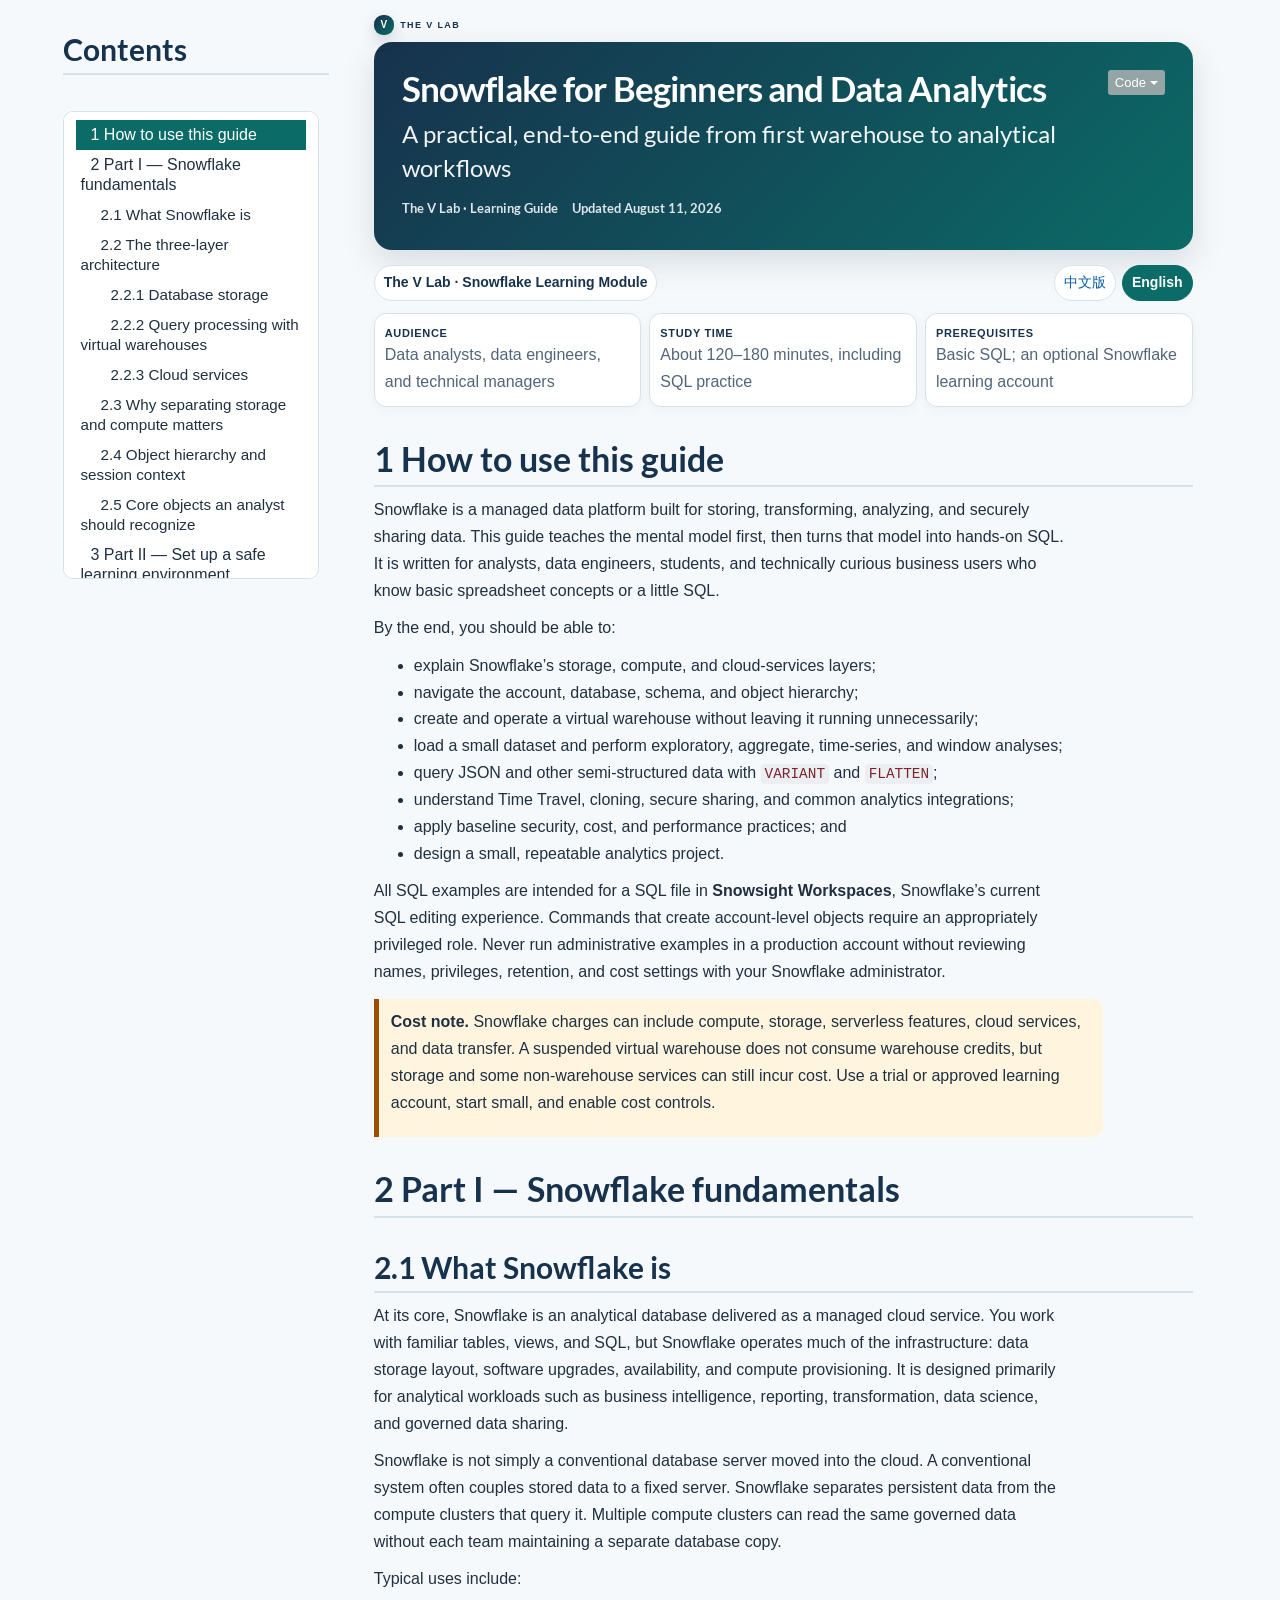
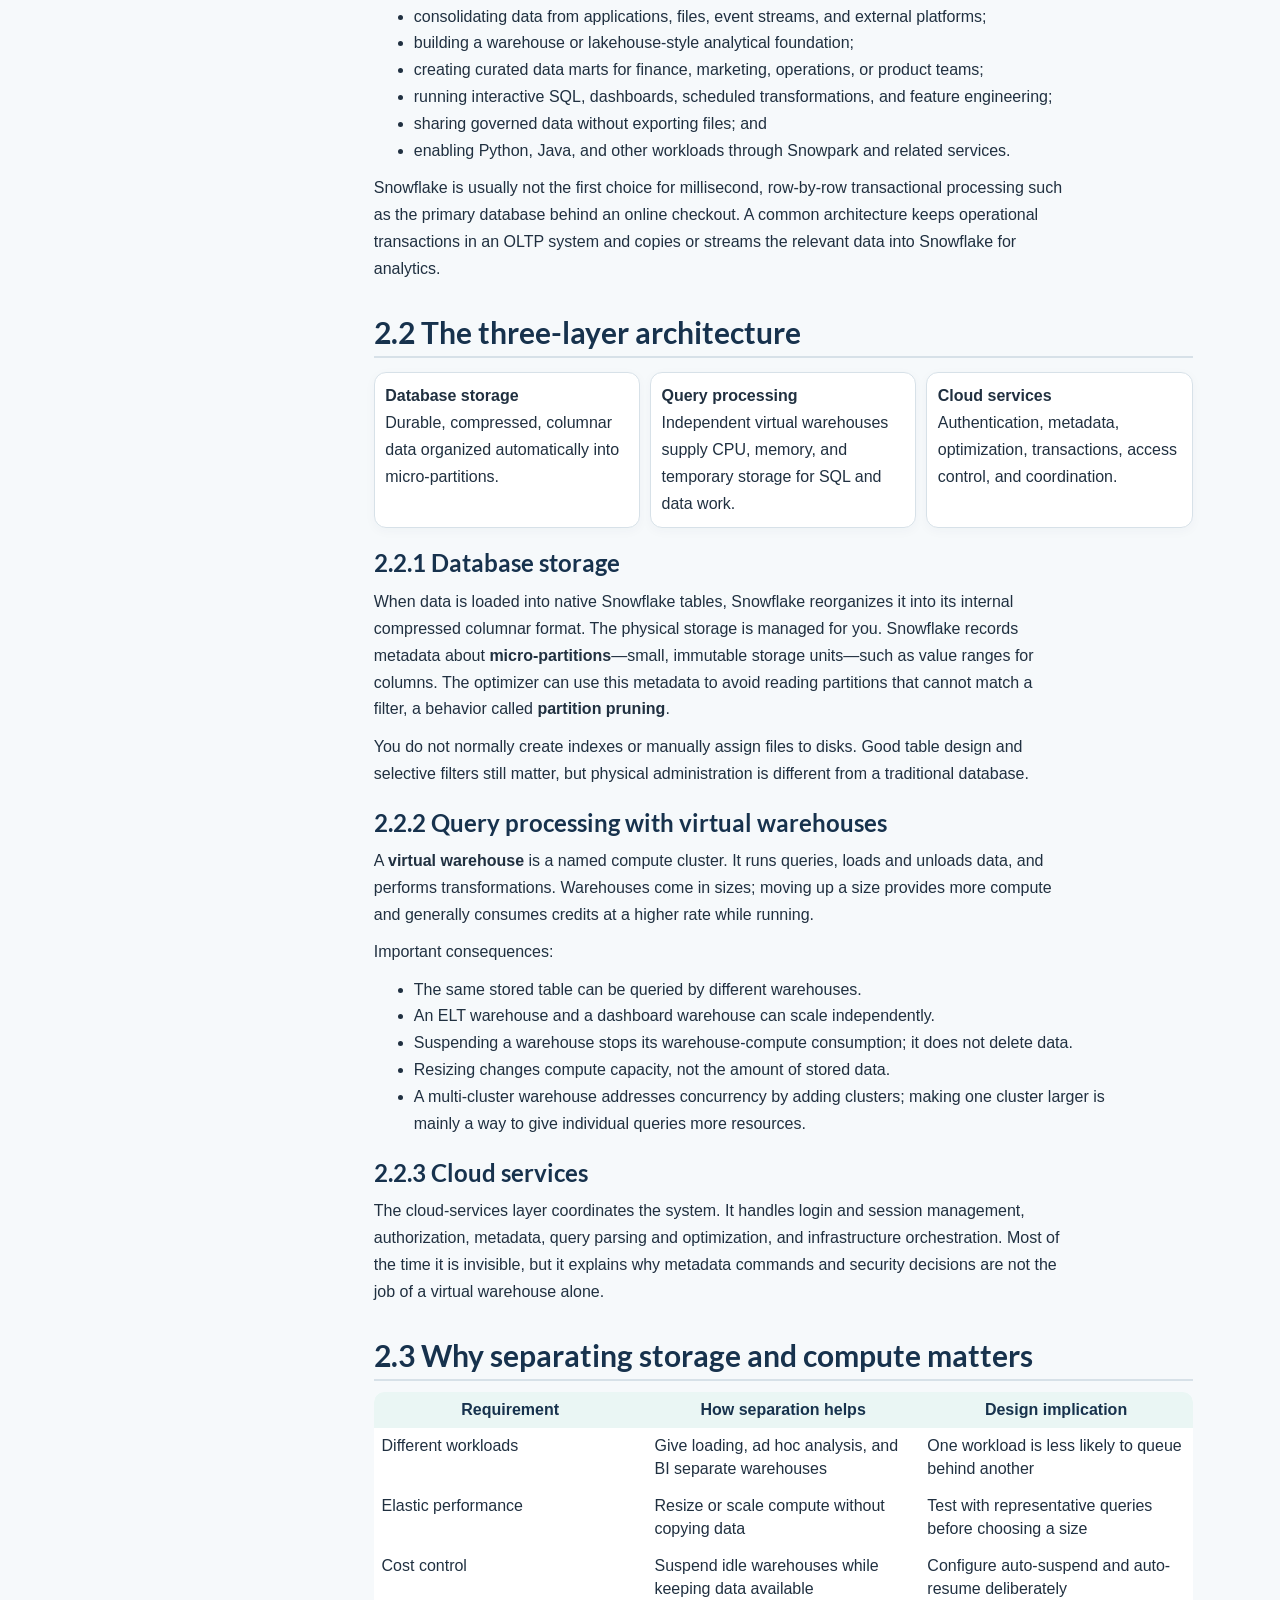
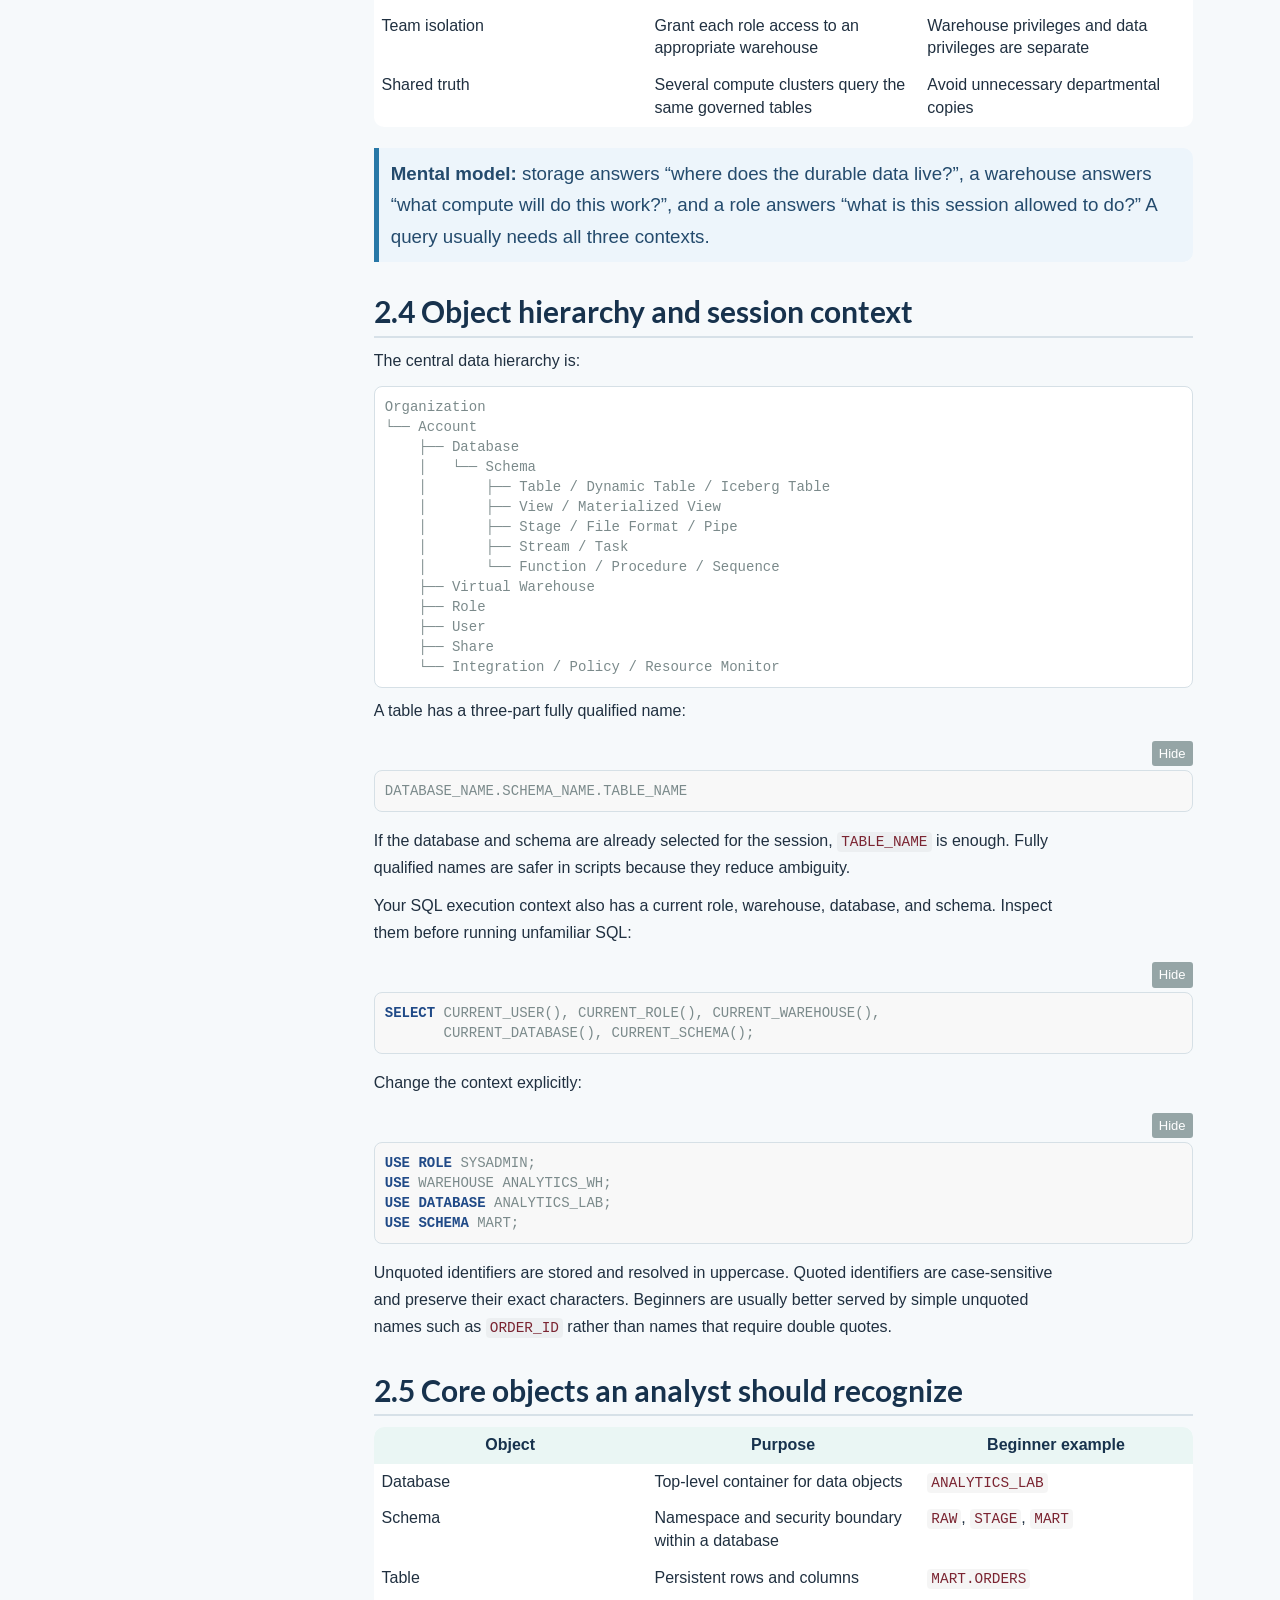
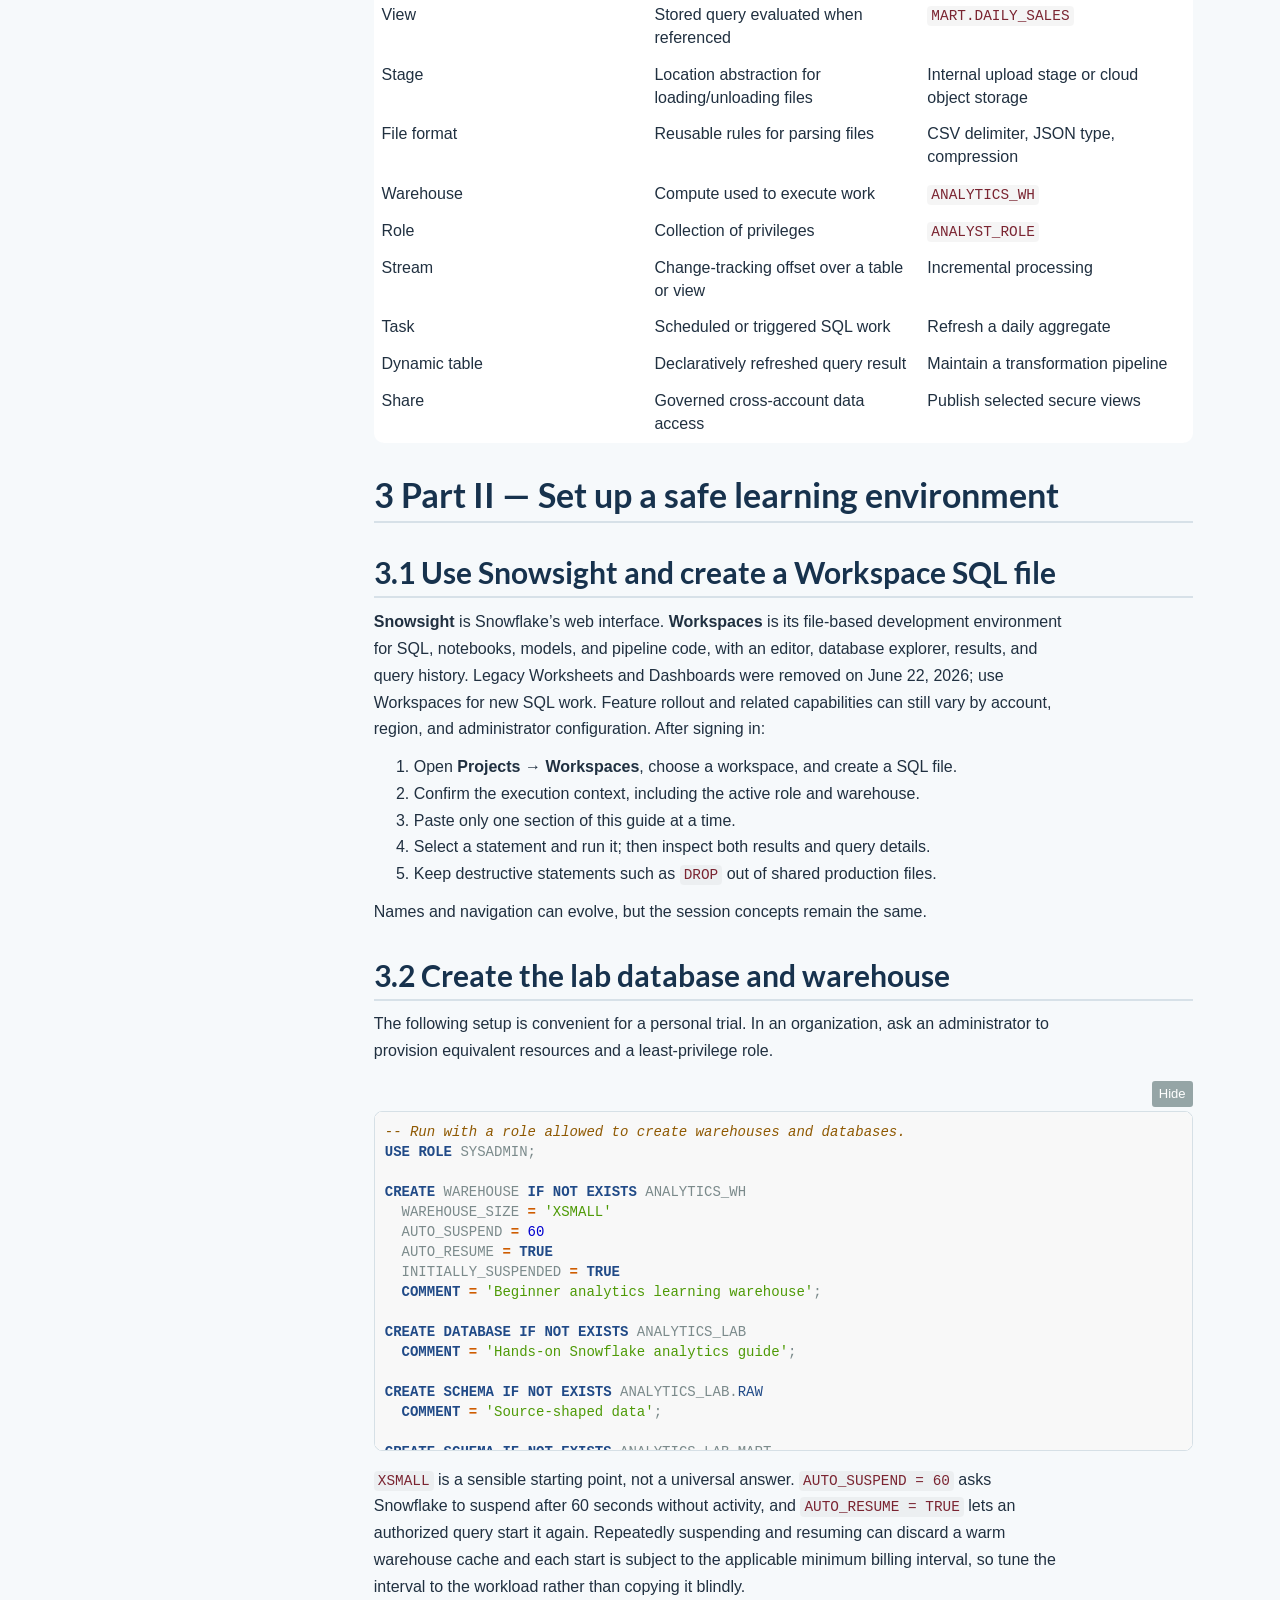
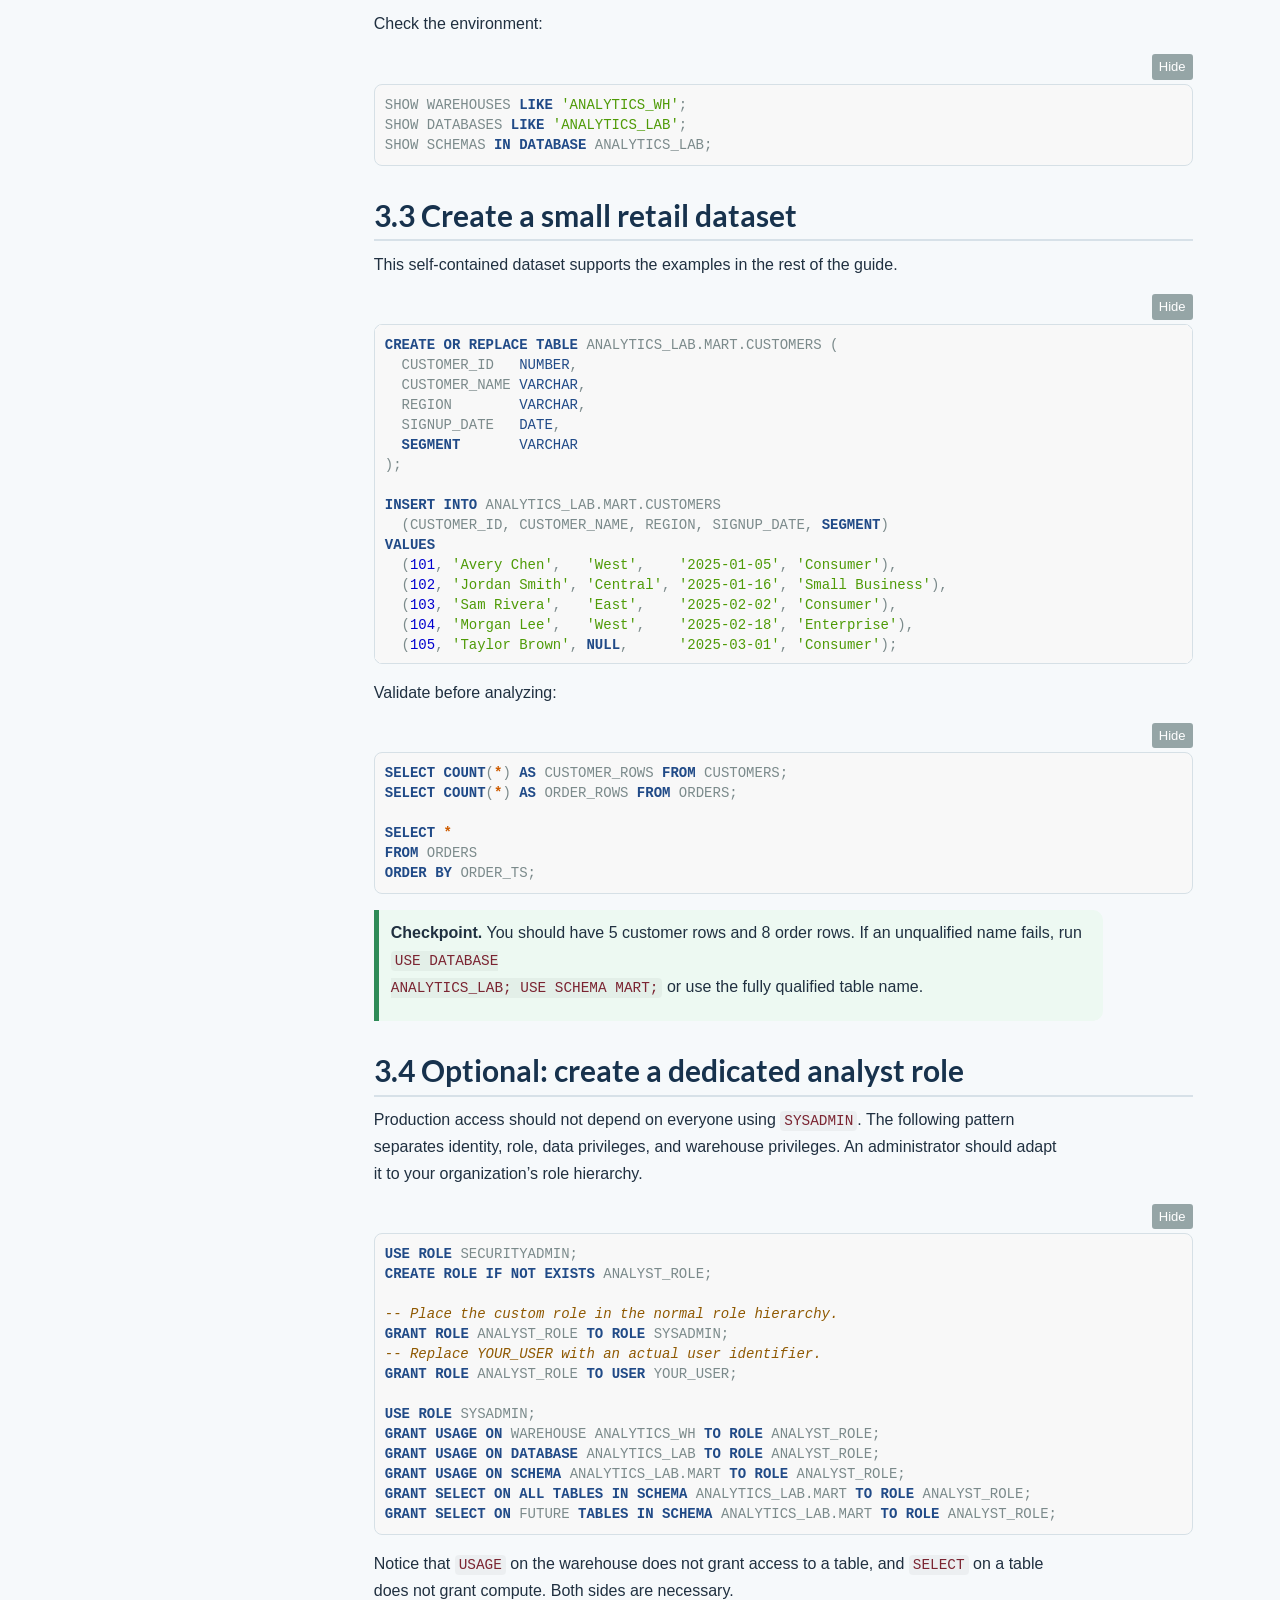
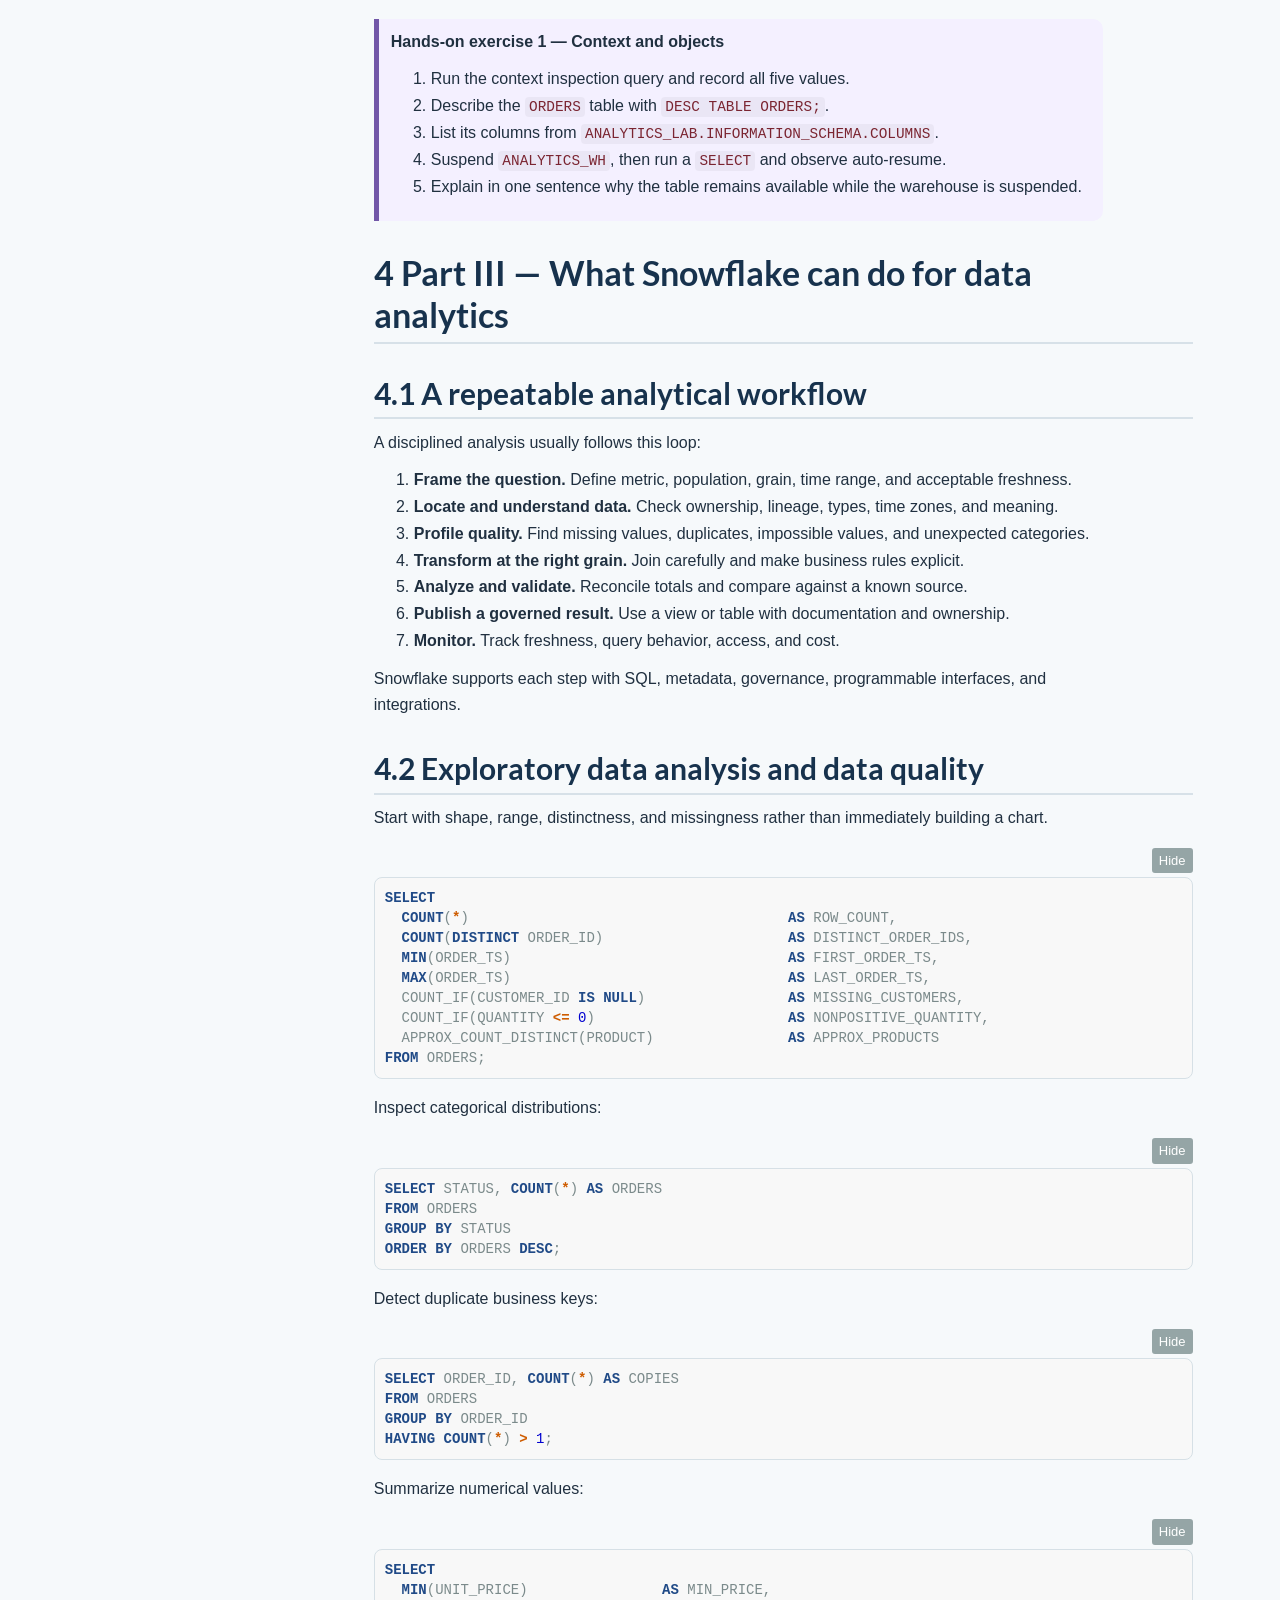
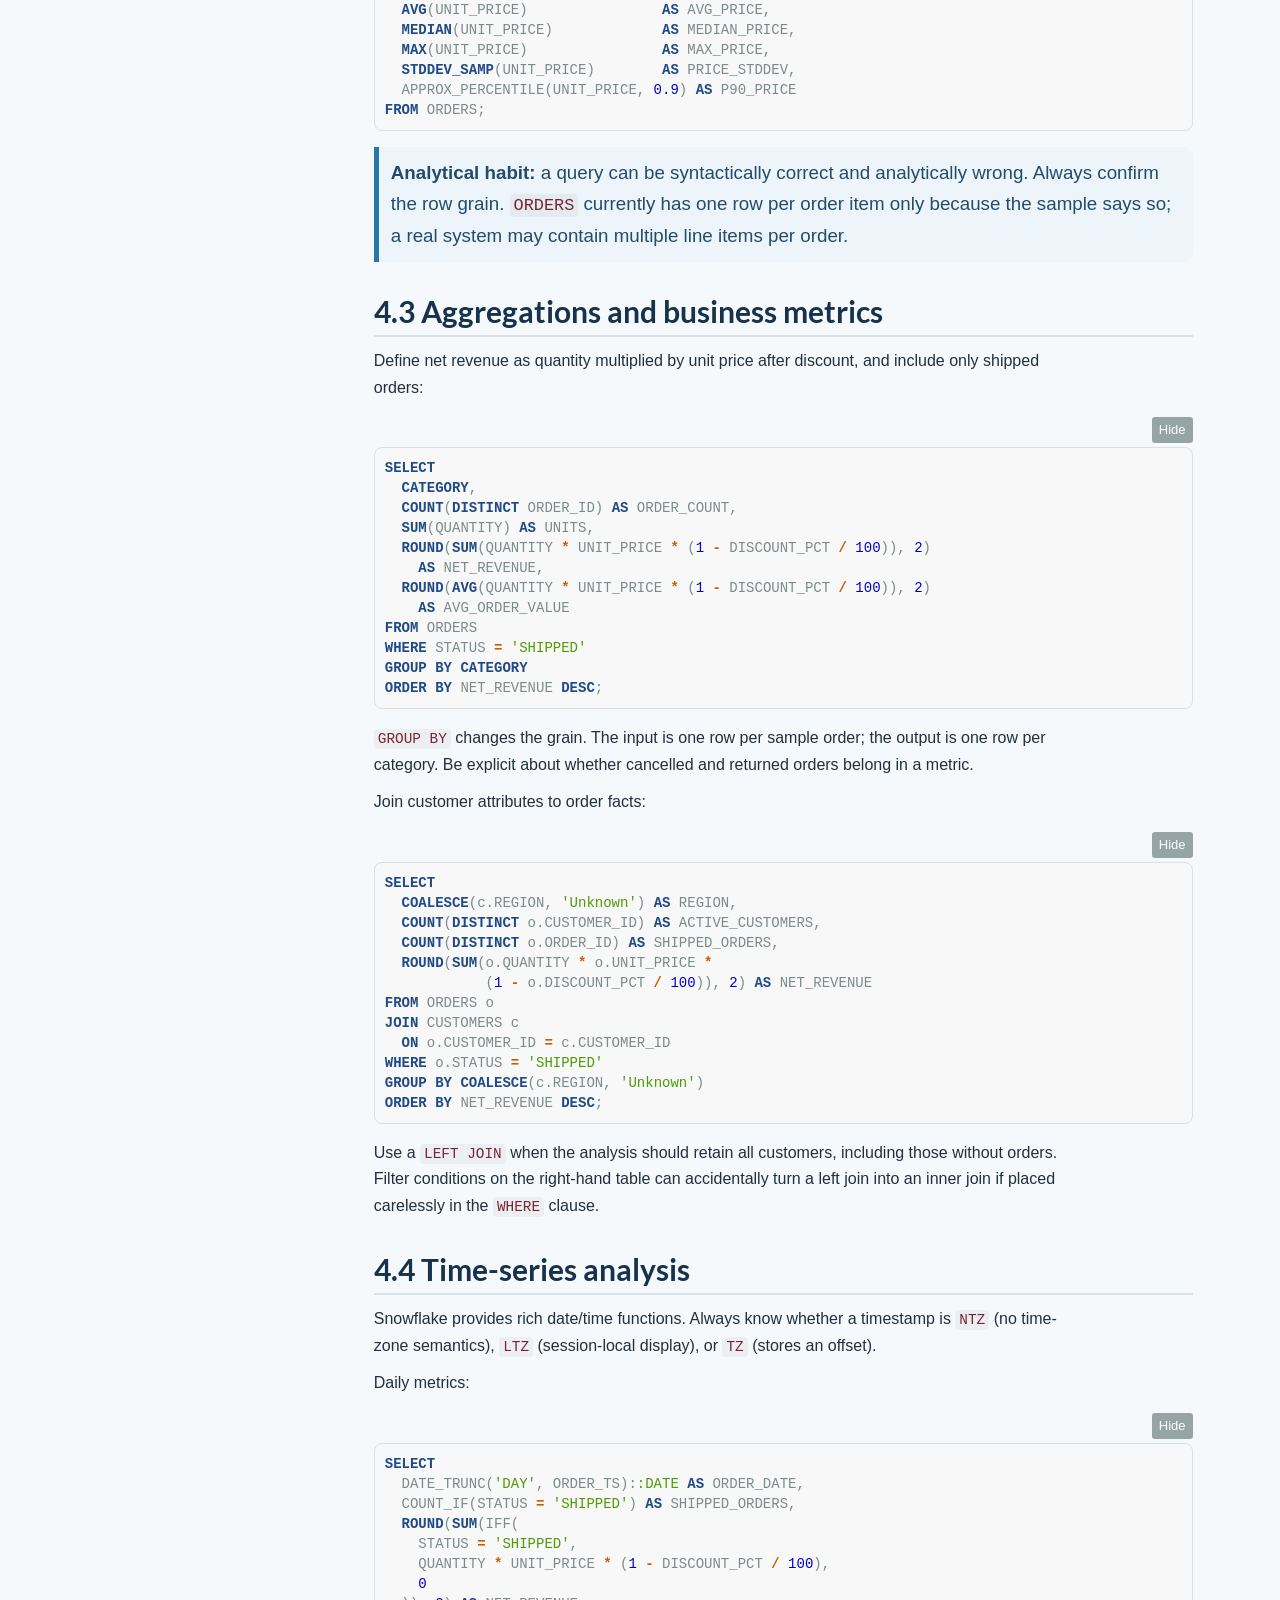
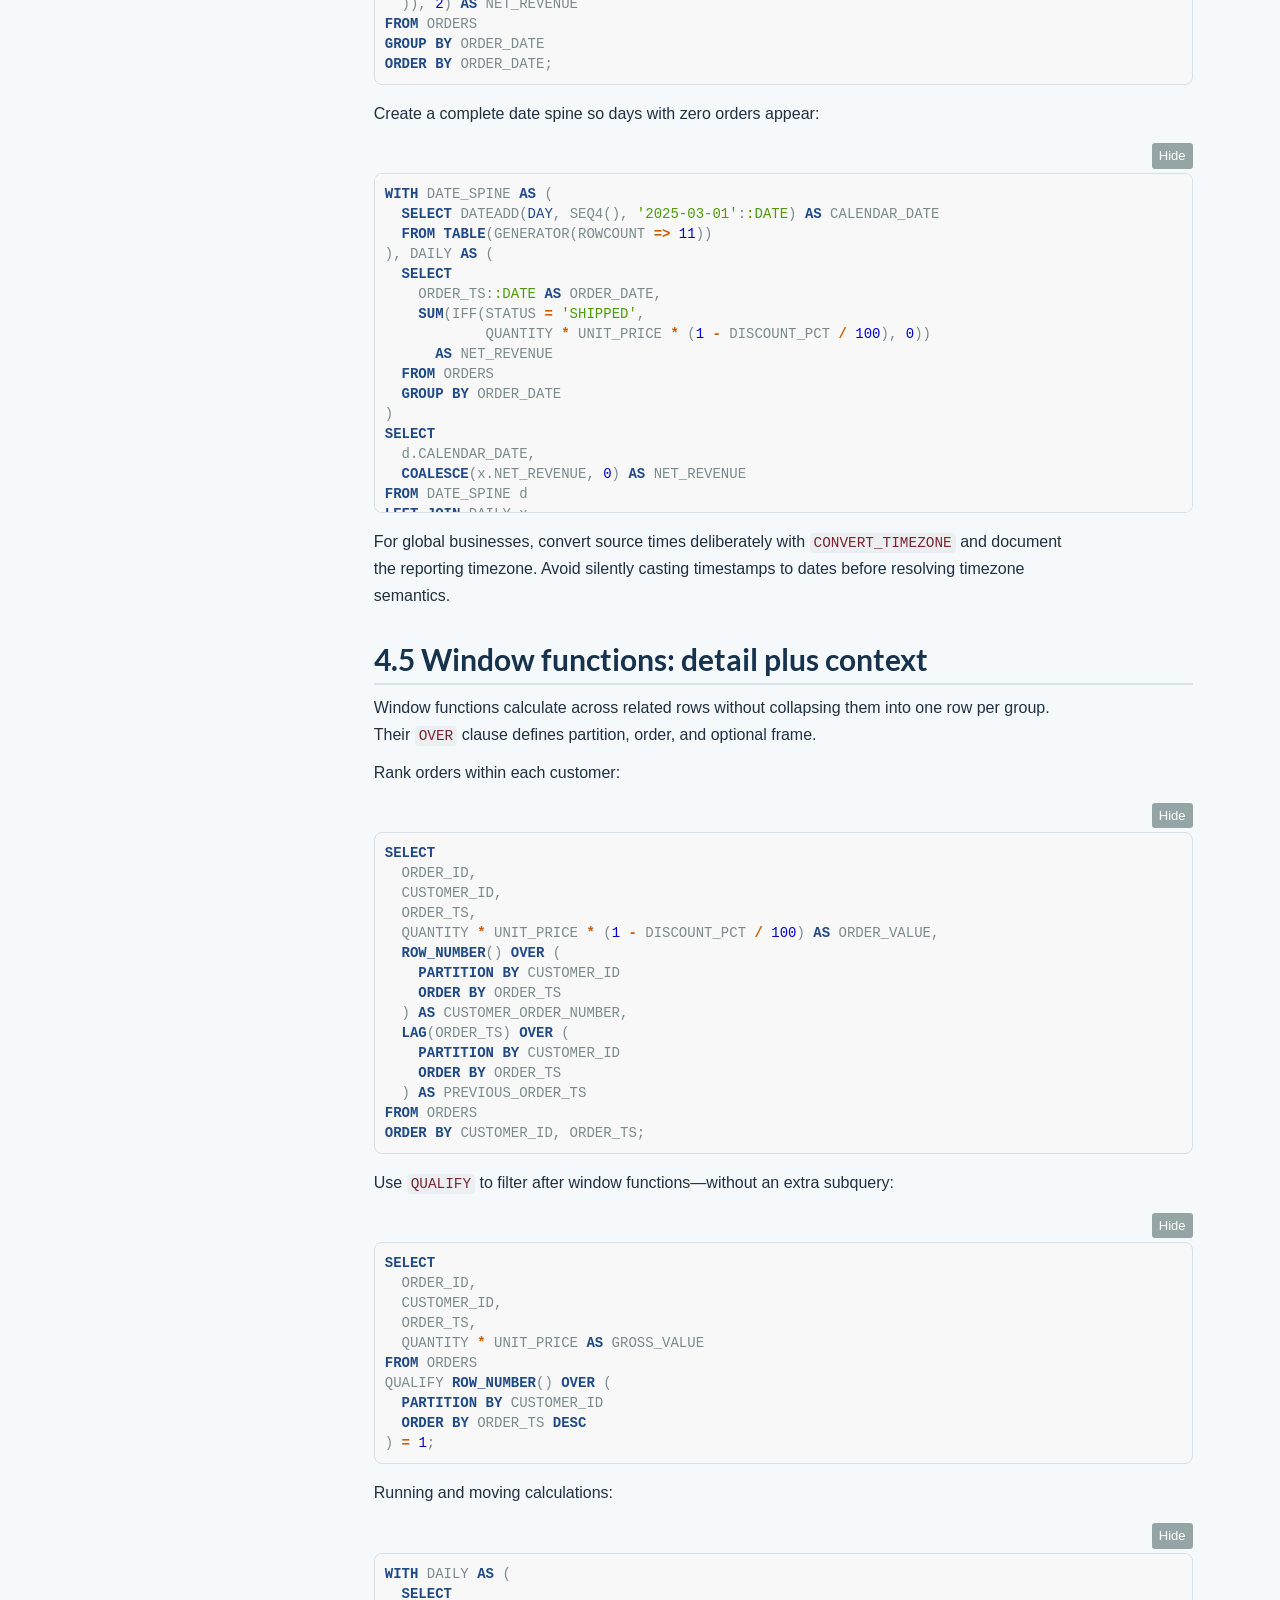
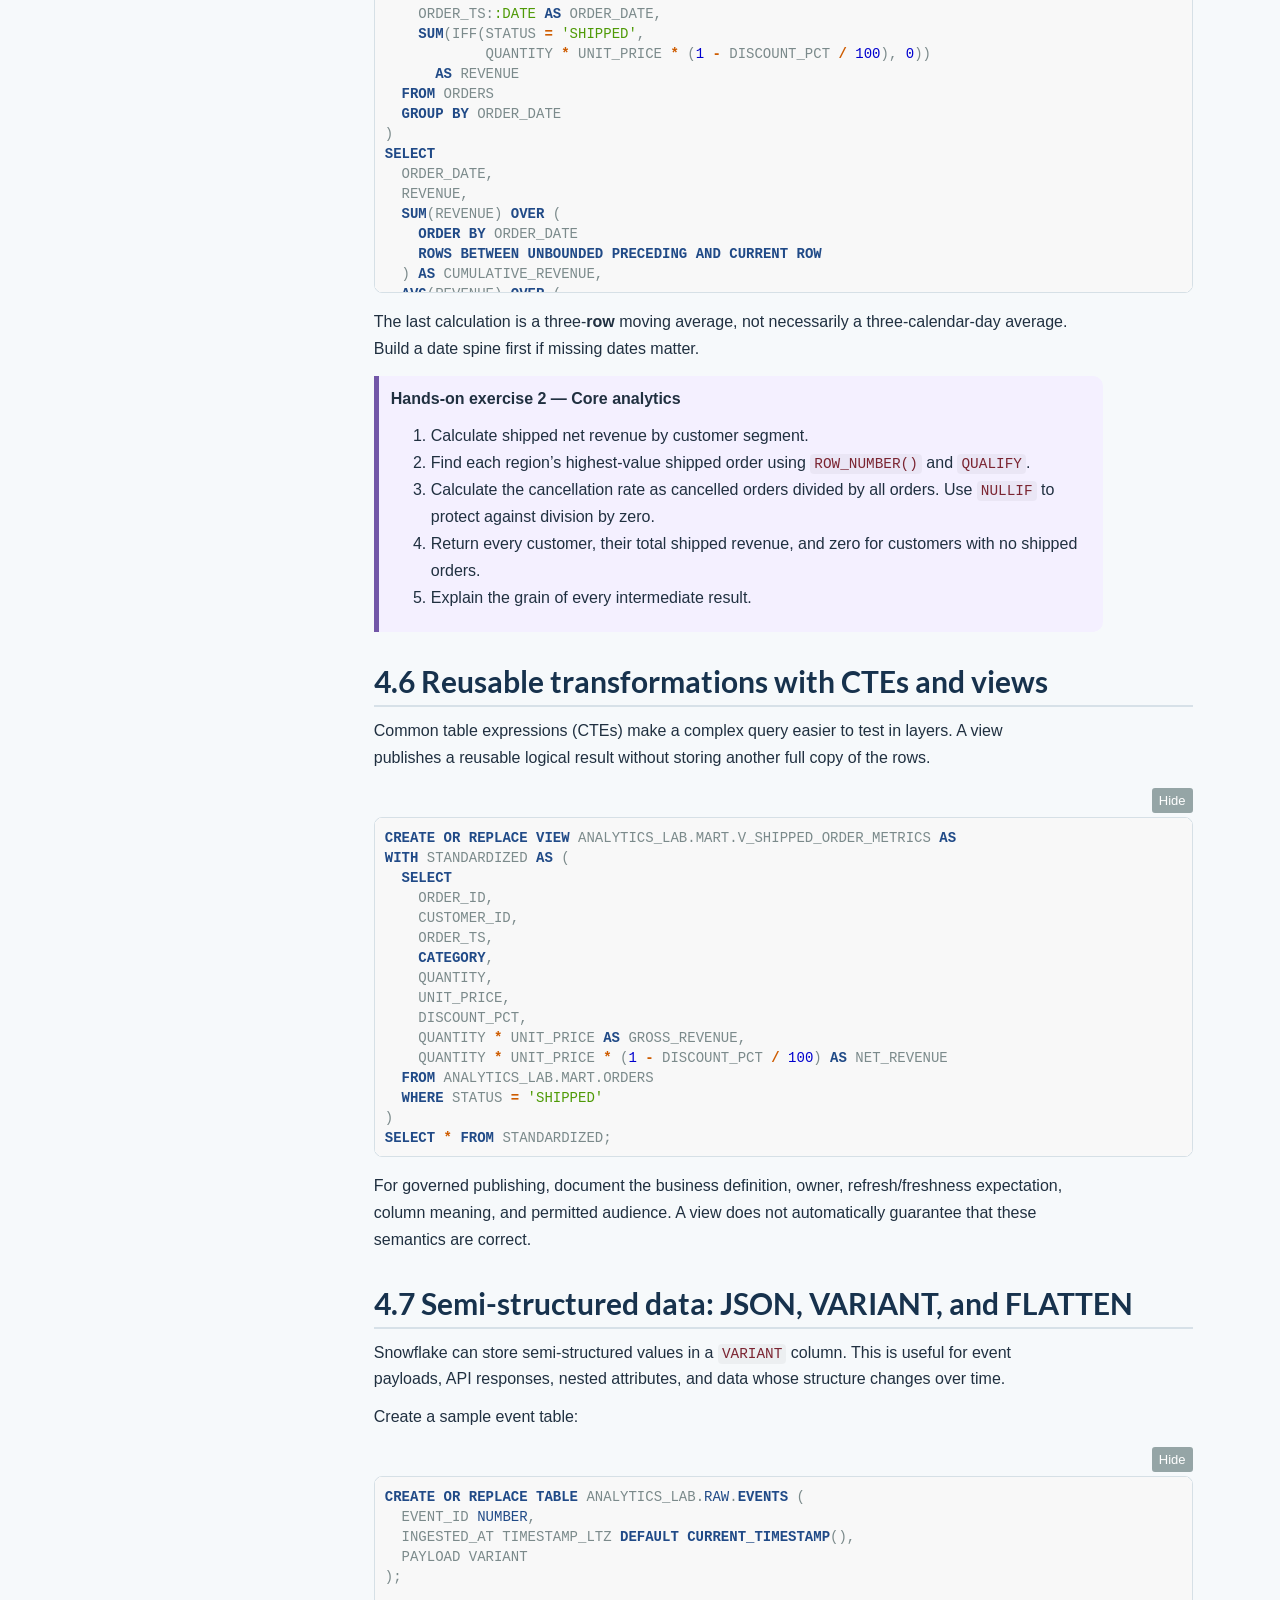
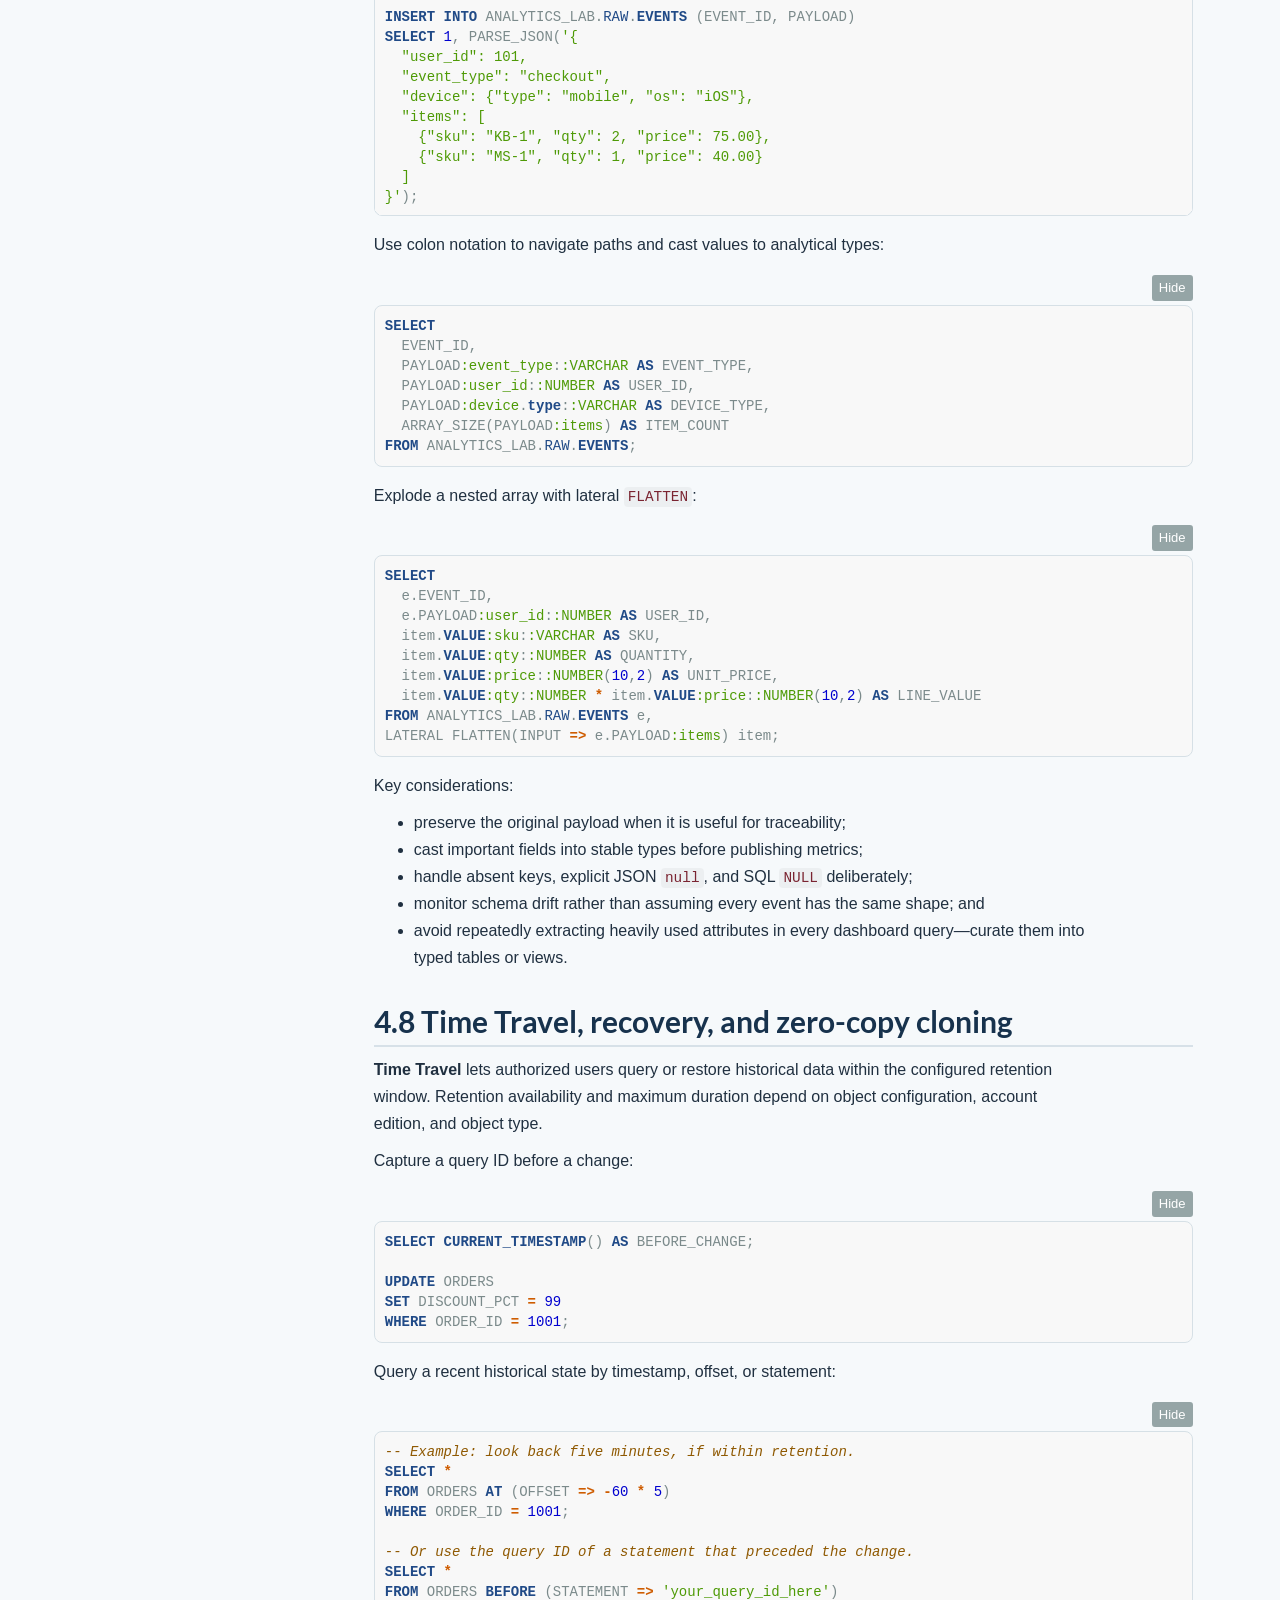
==== snowflake_guide_en.html @ a964ff91 "Add bilingual Snowflake learning guides" ====
<!DOCTYPE html>

<html lang="en" xml:lang="en">

<head>

<meta charset="utf-8" />
<meta name="generator" content="pandoc" />
<meta http-equiv="X-UA-Compatible" content="IE=EDGE" />


<meta name="author" content="The V Lab · Learning Guide" />


<title>Snowflake for Beginners and Data Analytics | The V Lab</title>

<script>// Pandoc 2.9 adds attributes on both header and div. We remove the former (to
// be compatible with the behavior of Pandoc < 2.8).
document.addEventListener('DOMContentLoaded', function(e) {
  var hs = document.querySelectorAll("div.section[class*='level'] > :first-child");
  var i, h, a;
  for (i = 0; i < hs.length; i++) {
    h = hs[i];
    if (!/^h[1-6]$/i.test(h.tagName)) continue;  // it should be a header h1-h6
    a = h.attributes;
    while (a.length > 0) h.removeAttribute(a[0].name);
  }
});
</script>
<script>/*! jQuery v3.6.0 | (c) OpenJS Foundation and other contributors | jquery.org/license */
!function(e,t){"use strict";"object"==typeof module&&"object"==typeof module.exports?module.exports=e.document?t(e,!0):function(e){if(!e.document)throw new Error("jQuery requires a window with a document");return t(e)}:t(e)}("undefined"!=typeof window?window:this,function(C,e){"use strict";var t=[],r=Object.getPrototypeOf,s=t.slice,g=t.flat?function(e){return t.flat.call(e)}:function(e){return t.concat.apply([],e)},u=t.push,i=t.indexOf,n={},o=n.toString,v=n.hasOwnProperty,a=v.toString,l=a.call(Object),y={},m=function(e){return"function"==typeof e&&"number"!=typeof e.nodeType&&"function"!=typeof e.item},x=function(e){return null!=e&&e===e.window},E=C.document,c={type:!0,src:!0,nonce:!0,noModule:!0};function b(e,t,n){var r,i,o=(n=n||E).createElement("script");if(o.text=e,t)for(r in c)(i=t[r]||t.getAttribute&&t.getAttribute(r))&&o.setAttribute(r,i);n.head.appendChild(o).parentNode.removeChild(o)}function w(e){return null==e?e+"":"object"==typeof e||"function"==typeof e?n[o.call(e)]||"object":typeof e}var f="3.6.0",S=function(e,t){return new S.fn.init(e,t)};function p(e){var t=!!e&&"length"in e&&e.length,n=w(e);return!m(e)&&!x(e)&&("array"===n||0===t||"number"==typeof t&&0<t&&t-1 in e)}S.fn=S.prototype={jquery:f,constructor:S,length:0,toArray:function(){return s.call(this)},get:function(e){return null==e?s.call(this):e<0?this[e+this.length]:this[e]},pushStack:function(e){var t=S.merge(this.constructor(),e);return t.prevObject=this,t},each:function(e){return S.each(this,e)},map:function(n){return this.pushStack(S.map(this,function(e,t){return n.call(e,t,e)}))},slice:function(){return this.pushStack(s.apply(this,arguments))},first:function(){return this.eq(0)},last:function(){return this.eq(-1)},even:function(){return this.pushStack(S.grep(this,function(e,t){return(t+1)%2}))},odd:function(){return this.pushStack(S.grep(this,function(e,t){return t%2}))},eq:function(e){var t=this.length,n=+e+(e<0?t:0);return this.pushStack(0<=n&&n<t?[this[n]]:[])},end:function(){return this.prevObject||this.constructor()},push:u,sort:t.sort,splice:t.splice},S.extend=S.fn.extend=function(){var e,t,n,r,i,o,a=arguments[0]||{},s=1,u=arguments.length,l=!1;for("boolean"==typeof a&&(l=a,a=arguments[s]||{},s++),"object"==typeof a||m(a)||(a={}),s===u&&(a=this,s--);s<u;s++)if(null!=(e=arguments[s]))for(t in e)r=e[t],"__proto__"!==t&&a!==r&&(l&&r&&(S.isPlainObject(r)||(i=Array.isArray(r)))?(n=a[t],o=i&&!Array.isArray(n)?[]:i||S.isPlainObject(n)?n:{},i=!1,a[t]=S.extend(l,o,r)):void 0!==r&&(a[t]=r));return a},S.extend({expando:"jQuery"+(f+Math.random()).replace(/\D/g,""),isReady:!0,error:function(e){throw new Error(e)},noop:function(){},isPlainObject:function(e){var t,n;return!(!e||"[object Object]"!==o.call(e))&&(!(t=r(e))||"function"==typeof(n=v.call(t,"constructor")&&t.constructor)&&a.call(n)===l)},isEmptyObject:function(e){var t;for(t in e)return!1;return!0},globalEval:function(e,t,n){b(e,{nonce:t&&t.nonce},n)},each:function(e,t){var n,r=0;if(p(e)){for(n=e.length;r<n;r++)if(!1===t.call(e[r],r,e[r]))break}else for(r in e)if(!1===t.call(e[r],r,e[r]))break;return e},makeArray:function(e,t){var n=t||[];return null!=e&&(p(Object(e))?S.merge(n,"string"==typeof e?[e]:e):u.call(n,e)),n},inArray:function(e,t,n){return null==t?-1:i.call(t,e,n)},merge:function(e,t){for(var n=+t.length,r=0,i=e.length;r<n;r++)e[i++]=t[r];return e.length=i,e},grep:function(e,t,n){for(var r=[],i=0,o=e.length,a=!n;i<o;i++)!t(e[i],i)!==a&&r.push(e[i]);return r},map:function(e,t,n){var r,i,o=0,a=[];if(p(e))for(r=e.length;o<r;o++)null!=(i=t(e[o],o,n))&&a.push(i);else for(o in e)null!=(i=t(e[o],o,n))&&a.push(i);return g(a)},guid:1,support:y}),"function"==typeof Symbol&&(S.fn[Symbol.iterator]=t[Symbol.iterator]),S.each("Boolean Number String Function Array Date RegExp Object Error Symbol".split(" "),function(e,t){n["[object "+t+"]"]=t.toLowerCase()});var d=function(n){var e,d,b,o,i,h,f,g,w,u,l,T,C,a,E,v,s,c,y,S="sizzle"+1*new Date,p=n.document,k=0,r=0,m=ue(),x=ue(),A=ue(),N=ue(),j=function(e,t){return e===t&&(l=!0),0},D={}.hasOwnProperty,t=[],q=t.pop,L=t.push,H=t.push,O=t.slice,P=function(e,t){for(var n=0,r=e.length;n<r;n++)if(e[n]===t)return n;return-1},R="checked|selected|async|autofocus|autoplay|controls|defer|disabled|hidden|ismap|loop|multiple|open|readonly|required|scoped",M="[\\x20\\t\\r\\n\\f]",I="(?:\\\\[\\da-fA-F]{1,6}"+M+"?|\\\\[^\\r\\n\\f]|[\\w-]|[^\0-\\x7f])+",W="\\["+M+"*("+I+")(?:"+M+"*([*^$|!~]?=)"+M+"*(?:'((?:\\\\.|[^\\\\'])*)'|\"((?:\\\\.|[^\\\\\"])*)\"|("+I+"))|)"+M+"*\\]",F=":("+I+")(?:\\((('((?:\\\\.|[^\\\\'])*)'|\"((?:\\\\.|[^\\\\\"])*)\")|((?:\\\\.|[^\\\\()[\\]]|"+W+")*)|.*)\\)|)",B=new RegExp(M+"+","g"),$=new RegExp("^"+M+"+|((?:^|[^\\\\])(?:\\\\.)*)"+M+"+$","g"),_=new RegExp("^"+M+"*,"+M+"*"),z=new RegExp("^"+M+"*([>+~]|"+M+")"+M+"*"),U=new RegExp(M+"|>"),X=new RegExp(F),V=new RegExp("^"+I+"$"),G={ID:new RegExp("^#("+I+")"),CLASS:new RegExp("^\\.("+I+")"),TAG:new RegExp("^("+I+"|[*])"),ATTR:new RegExp("^"+W),PSEUDO:new RegExp("^"+F),CHILD:new RegExp("^:(only|first|last|nth|nth-last)-(child|of-type)(?:\\("+M+"*(even|odd|(([+-]|)(\\d*)n|)"+M+"*(?:([+-]|)"+M+"*(\\d+)|))"+M+"*\\)|)","i"),bool:new RegExp("^(?:"+R+")$","i"),needsContext:new RegExp("^"+M+"*[>+~]|:(even|odd|eq|gt|lt|nth|first|last)(?:\\("+M+"*((?:-\\d)?\\d*)"+M+"*\\)|)(?=[^-]|$)","i")},Y=/HTML$/i,Q=/^(?:input|select|textarea|button)$/i,J=/^h\d$/i,K=/^[^{]+\{\s*\[native \w/,Z=/^(?:#([\w-]+)|(\w+)|\.([\w-]+))$/,ee=/[+~]/,te=new RegExp("\\\\[\\da-fA-F]{1,6}"+M+"?|\\\\([^\\r\\n\\f])","g"),ne=function(e,t){var n="0x"+e.slice(1)-65536;return t||(n<0?String.fromCharCode(n+65536):String.fromCharCode(n>>10|55296,1023&n|56320))},re=/([\0-\x1f\x7f]|^-?\d)|^-$|[^\0-\x1f\x7f-\uFFFF\w-]/g,ie=function(e,t){return t?"\0"===e?"\ufffd":e.slice(0,-1)+"\\"+e.charCodeAt(e.length-1).toString(16)+" ":"\\"+e},oe=function(){T()},ae=be(function(e){return!0===e.disabled&&"fieldset"===e.nodeName.toLowerCase()},{dir:"parentNode",next:"legend"});try{H.apply(t=O.call(p.childNodes),p.childNodes),t[p.childNodes.length].nodeType}catch(e){H={apply:t.length?function(e,t){L.apply(e,O.call(t))}:function(e,t){var n=e.length,r=0;while(e[n++]=t[r++]);e.length=n-1}}}function se(t,e,n,r){var i,o,a,s,u,l,c,f=e&&e.ownerDocument,p=e?e.nodeType:9;if(n=n||[],"string"!=typeof t||!t||1!==p&&9!==p&&11!==p)return n;if(!r&&(T(e),e=e||C,E)){if(11!==p&&(u=Z.exec(t)))if(i=u[1]){if(9===p){if(!(a=e.getElementById(i)))return n;if(a.id===i)return n.push(a),n}else if(f&&(a=f.getElementById(i))&&y(e,a)&&a.id===i)return n.push(a),n}else{if(u[2])return H.apply(n,e.getElementsByTagName(t)),n;if((i=u[3])&&d.getElementsByClassName&&e.getElementsByClassName)return H.apply(n,e.getElementsByClassName(i)),n}if(d.qsa&&!N[t+" "]&&(!v||!v.test(t))&&(1!==p||"object"!==e.nodeName.toLowerCase())){if(c=t,f=e,1===p&&(U.test(t)||z.test(t))){(f=ee.test(t)&&ye(e.parentNode)||e)===e&&d.scope||((s=e.getAttribute("id"))?s=s.replace(re,ie):e.setAttribute("id",s=S)),o=(l=h(t)).length;while(o--)l[o]=(s?"#"+s:":scope")+" "+xe(l[o]);c=l.join(",")}try{return H.apply(n,f.querySelectorAll(c)),n}catch(e){N(t,!0)}finally{s===S&&e.removeAttribute("id")}}}return g(t.replace($,"$1"),e,n,r)}function ue(){var r=[];return function e(t,n){return r.push(t+" ")>b.cacheLength&&delete e[r.shift()],e[t+" "]=n}}function le(e){return e[S]=!0,e}function ce(e){var t=C.createElement("fieldset");try{return!!e(t)}catch(e){return!1}finally{t.parentNode&&t.parentNode.removeChild(t),t=null}}function fe(e,t){var n=e.split("|"),r=n.length;while(r--)b.attrHandle[n[r]]=t}function pe(e,t){var n=t&&e,r=n&&1===e.nodeType&&1===t.nodeType&&e.sourceIndex-t.sourceIndex;if(r)return r;if(n)while(n=n.nextSibling)if(n===t)return-1;return e?1:-1}function de(t){return function(e){return"input"===e.nodeName.toLowerCase()&&e.type===t}}function he(n){return function(e){var t=e.nodeName.toLowerCase();return("input"===t||"button"===t)&&e.type===n}}function ge(t){return function(e){return"form"in e?e.parentNode&&!1===e.disabled?"label"in e?"label"in e.parentNode?e.parentNode.disabled===t:e.disabled===t:e.isDisabled===t||e.isDisabled!==!t&&ae(e)===t:e.disabled===t:"label"in e&&e.disabled===t}}function ve(a){return le(function(o){return o=+o,le(function(e,t){var n,r=a([],e.length,o),i=r.length;while(i--)e[n=r[i]]&&(e[n]=!(t[n]=e[n]))})})}function ye(e){return e&&"undefined"!=typeof e.getElementsByTagName&&e}for(e in d=se.support={},i=se.isXML=function(e){var t=e&&e.namespaceURI,n=e&&(e.ownerDocument||e).documentElement;return!Y.test(t||n&&n.nodeName||"HTML")},T=se.setDocument=function(e){var t,n,r=e?e.ownerDocument||e:p;return r!=C&&9===r.nodeType&&r.documentElement&&(a=(C=r).documentElement,E=!i(C),p!=C&&(n=C.defaultView)&&n.top!==n&&(n.addEventListener?n.addEventListener("unload",oe,!1):n.attachEvent&&n.attachEvent("onunload",oe)),d.scope=ce(function(e){return a.appendChild(e).appendChild(C.createElement("div")),"undefined"!=typeof e.querySelectorAll&&!e.querySelectorAll(":scope fieldset div").length}),d.attributes=ce(function(e){return e.className="i",!e.getAttribute("className")}),d.getElementsByTagName=ce(function(e){return e.appendChild(C.createComment("")),!e.getElementsByTagName("*").length}),d.getElementsByClassName=K.test(C.getElementsByClassName),d.getById=ce(function(e){return a.appendChild(e).id=S,!C.getElementsByName||!C.getElementsByName(S).length}),d.getById?(b.filter.ID=function(e){var t=e.replace(te,ne);return function(e){return e.getAttribute("id")===t}},b.find.ID=function(e,t){if("undefined"!=typeof t.getElementById&&E){var n=t.getElementById(e);return n?[n]:[]}}):(b.filter.ID=function(e){var n=e.replace(te,ne);return function(e){var t="undefined"!=typeof e.getAttributeNode&&e.getAttributeNode("id");return t&&t.value===n}},b.find.ID=function(e,t){if("undefined"!=typeof t.getElementById&&E){var n,r,i,o=t.getElementById(e);if(o){if((n=o.getAttributeNode("id"))&&n.value===e)return[o];i=t.getElementsByName(e),r=0;while(o=i[r++])if((n=o.getAttributeNode("id"))&&n.value===e)return[o]}return[]}}),b.find.TAG=d.getElementsByTagName?function(e,t){return"undefined"!=typeof t.getElementsByTagName?t.getElementsByTagName(e):d.qsa?t.querySelectorAll(e):void 0}:function(e,t){var n,r=[],i=0,o=t.getElementsByTagName(e);if("*"===e){while(n=o[i++])1===n.nodeType&&r.push(n);return r}return o},b.find.CLASS=d.getElementsByClassName&&function(e,t){if("undefined"!=typeof t.getElementsByClassName&&E)return t.getElementsByClassName(e)},s=[],v=[],(d.qsa=K.test(C.querySelectorAll))&&(ce(function(e){var t;a.appendChild(e).innerHTML="<a id='"+S+"'></a><select id='"+S+"-\r\\' msallowcapture=''><option selected=''></option></select>",e.querySelectorAll("[msallowcapture^='']").length&&v.push("[*^$]="+M+"*(?:''|\"\")"),e.querySelectorAll("[selected]").length||v.push("\\["+M+"*(?:value|"+R+")"),e.querySelectorAll("[id~="+S+"-]").length||v.push("~="),(t=C.createElement("input")).setAttribute("name",""),e.appendChild(t),e.querySelectorAll("[name='']").length||v.push("\\["+M+"*name"+M+"*="+M+"*(?:''|\"\")"),e.querySelectorAll(":checked").length||v.push(":checked"),e.querySelectorAll("a#"+S+"+*").length||v.push(".#.+[+~]"),e.querySelectorAll("\\\f"),v.push("[\\r\\n\\f]")}),ce(function(e){e.innerHTML="<a href='' disabled='disabled'></a><select disabled='disabled'><option/></select>";var t=C.createElement("input");t.setAttribute("type","hidden"),e.appendChild(t).setAttribute("name","D"),e.querySelectorAll("[name=d]").length&&v.push("name"+M+"*[*^$|!~]?="),2!==e.querySelectorAll(":enabled").length&&v.push(":enabled",":disabled"),a.appendChild(e).disabled=!0,2!==e.querySelectorAll(":disabled").length&&v.push(":enabled",":disabled"),e.querySelectorAll("*,:x"),v.push(",.*:")})),(d.matchesSelector=K.test(c=a.matches||a.webkitMatchesSelector||a.mozMatchesSelector||a.oMatchesSelector||a.msMatchesSelector))&&ce(function(e){d.disconnectedMatch=c.call(e,"*"),c.call(e,"[s!='']:x"),s.push("!=",F)}),v=v.length&&new RegExp(v.join("|")),s=s.length&&new RegExp(s.join("|")),t=K.test(a.compareDocumentPosition),y=t||K.test(a.contains)?function(e,t){var n=9===e.nodeType?e.documentElement:e,r=t&&t.parentNode;return e===r||!(!r||1!==r.nodeType||!(n.contains?n.contains(r):e.compareDocumentPosition&&16&e.compareDocumentPosition(r)))}:function(e,t){if(t)while(t=t.parentNode)if(t===e)return!0;return!1},j=t?function(e,t){if(e===t)return l=!0,0;var n=!e.compareDocumentPosition-!t.compareDocumentPosition;return n||(1&(n=(e.ownerDocument||e)==(t.ownerDocument||t)?e.compareDocumentPosition(t):1)||!d.sortDetached&&t.compareDocumentPosition(e)===n?e==C||e.ownerDocument==p&&y(p,e)?-1:t==C||t.ownerDocument==p&&y(p,t)?1:u?P(u,e)-P(u,t):0:4&n?-1:1)}:function(e,t){if(e===t)return l=!0,0;var n,r=0,i=e.parentNode,o=t.parentNode,a=[e],s=[t];if(!i||!o)return e==C?-1:t==C?1:i?-1:o?1:u?P(u,e)-P(u,t):0;if(i===o)return pe(e,t);n=e;while(n=n.parentNode)a.unshift(n);n=t;while(n=n.parentNode)s.unshift(n);while(a[r]===s[r])r++;return r?pe(a[r],s[r]):a[r]==p?-1:s[r]==p?1:0}),C},se.matches=function(e,t){return se(e,null,null,t)},se.matchesSelector=function(e,t){if(T(e),d.matchesSelector&&E&&!N[t+" "]&&(!s||!s.test(t))&&(!v||!v.test(t)))try{var n=c.call(e,t);if(n||d.disconnectedMatch||e.document&&11!==e.document.nodeType)return n}catch(e){N(t,!0)}return 0<se(t,C,null,[e]).length},se.contains=function(e,t){return(e.ownerDocument||e)!=C&&T(e),y(e,t)},se.attr=function(e,t){(e.ownerDocument||e)!=C&&T(e);var n=b.attrHandle[t.toLowerCase()],r=n&&D.call(b.attrHandle,t.toLowerCase())?n(e,t,!E):void 0;return void 0!==r?r:d.attributes||!E?e.getAttribute(t):(r=e.getAttributeNode(t))&&r.specified?r.value:null},se.escape=function(e){return(e+"").replace(re,ie)},se.error=function(e){throw new Error("Syntax error, unrecognized expression: "+e)},se.uniqueSort=function(e){var t,n=[],r=0,i=0;if(l=!d.detectDuplicates,u=!d.sortStable&&e.slice(0),e.sort(j),l){while(t=e[i++])t===e[i]&&(r=n.push(i));while(r--)e.splice(n[r],1)}return u=null,e},o=se.getText=function(e){var t,n="",r=0,i=e.nodeType;if(i){if(1===i||9===i||11===i){if("string"==typeof e.textContent)return e.textContent;for(e=e.firstChild;e;e=e.nextSibling)n+=o(e)}else if(3===i||4===i)return e.nodeValue}else while(t=e[r++])n+=o(t);return n},(b=se.selectors={cacheLength:50,createPseudo:le,match:G,attrHandle:{},find:{},relative:{">":{dir:"parentNode",first:!0}," ":{dir:"parentNode"},"+":{dir:"previousSibling",first:!0},"~":{dir:"previousSibling"}},preFilter:{ATTR:function(e){return e[1]=e[1].replace(te,ne),e[3]=(e[3]||e[4]||e[5]||"").replace(te,ne),"~="===e[2]&&(e[3]=" "+e[3]+" "),e.slice(0,4)},CHILD:function(e){return e[1]=e[1].toLowerCase(),"nth"===e[1].slice(0,3)?(e[3]||se.error(e[0]),e[4]=+(e[4]?e[5]+(e[6]||1):2*("even"===e[3]||"odd"===e[3])),e[5]=+(e[7]+e[8]||"odd"===e[3])):e[3]&&se.error(e[0]),e},PSEUDO:function(e){var t,n=!e[6]&&e[2];return G.CHILD.test(e[0])?null:(e[3]?e[2]=e[4]||e[5]||"":n&&X.test(n)&&(t=h(n,!0))&&(t=n.indexOf(")",n.length-t)-n.length)&&(e[0]=e[0].slice(0,t),e[2]=n.slice(0,t)),e.slice(0,3))}},filter:{TAG:function(e){var t=e.replace(te,ne).toLowerCase();return"*"===e?function(){return!0}:function(e){return e.nodeName&&e.nodeName.toLowerCase()===t}},CLASS:function(e){var t=m[e+" "];return t||(t=new RegExp("(^|"+M+")"+e+"("+M+"|$)"))&&m(e,function(e){return t.test("string"==typeof e.className&&e.className||"undefined"!=typeof e.getAttribute&&e.getAttribute("class")||"")})},ATTR:function(n,r,i){return function(e){var t=se.attr(e,n);return null==t?"!="===r:!r||(t+="","="===r?t===i:"!="===r?t!==i:"^="===r?i&&0===t.indexOf(i):"*="===r?i&&-1<t.indexOf(i):"$="===r?i&&t.slice(-i.length)===i:"~="===r?-1<(" "+t.replace(B," ")+" ").indexOf(i):"|="===r&&(t===i||t.slice(0,i.length+1)===i+"-"))}},CHILD:function(h,e,t,g,v){var y="nth"!==h.slice(0,3),m="last"!==h.slice(-4),x="of-type"===e;return 1===g&&0===v?function(e){return!!e.parentNode}:function(e,t,n){var r,i,o,a,s,u,l=y!==m?"nextSibling":"previousSibling",c=e.parentNode,f=x&&e.nodeName.toLowerCase(),p=!n&&!x,d=!1;if(c){if(y){while(l){a=e;while(a=a[l])if(x?a.nodeName.toLowerCase()===f:1===a.nodeType)return!1;u=l="only"===h&&!u&&"nextSibling"}return!0}if(u=[m?c.firstChild:c.lastChild],m&&p){d=(s=(r=(i=(o=(a=c)[S]||(a[S]={}))[a.uniqueID]||(o[a.uniqueID]={}))[h]||[])[0]===k&&r[1])&&r[2],a=s&&c.childNodes[s];while(a=++s&&a&&a[l]||(d=s=0)||u.pop())if(1===a.nodeType&&++d&&a===e){i[h]=[k,s,d];break}}else if(p&&(d=s=(r=(i=(o=(a=e)[S]||(a[S]={}))[a.uniqueID]||(o[a.uniqueID]={}))[h]||[])[0]===k&&r[1]),!1===d)while(a=++s&&a&&a[l]||(d=s=0)||u.pop())if((x?a.nodeName.toLowerCase()===f:1===a.nodeType)&&++d&&(p&&((i=(o=a[S]||(a[S]={}))[a.uniqueID]||(o[a.uniqueID]={}))[h]=[k,d]),a===e))break;return(d-=v)===g||d%g==0&&0<=d/g}}},PSEUDO:function(e,o){var t,a=b.pseudos[e]||b.setFilters[e.toLowerCase()]||se.error("unsupported pseudo: "+e);return a[S]?a(o):1<a.length?(t=[e,e,"",o],b.setFilters.hasOwnProperty(e.toLowerCase())?le(function(e,t){var n,r=a(e,o),i=r.length;while(i--)e[n=P(e,r[i])]=!(t[n]=r[i])}):function(e){return a(e,0,t)}):a}},pseudos:{not:le(function(e){var r=[],i=[],s=f(e.replace($,"$1"));return s[S]?le(function(e,t,n,r){var i,o=s(e,null,r,[]),a=e.length;while(a--)(i=o[a])&&(e[a]=!(t[a]=i))}):function(e,t,n){return r[0]=e,s(r,null,n,i),r[0]=null,!i.pop()}}),has:le(function(t){return function(e){return 0<se(t,e).length}}),contains:le(function(t){return t=t.replace(te,ne),function(e){return-1<(e.textContent||o(e)).indexOf(t)}}),lang:le(function(n){return V.test(n||"")||se.error("unsupported lang: "+n),n=n.replace(te,ne).toLowerCase(),function(e){var t;do{if(t=E?e.lang:e.getAttribute("xml:lang")||e.getAttribute("lang"))return(t=t.toLowerCase())===n||0===t.indexOf(n+"-")}while((e=e.parentNode)&&1===e.nodeType);return!1}}),target:function(e){var t=n.location&&n.location.hash;return t&&t.slice(1)===e.id},root:function(e){return e===a},focus:function(e){return e===C.activeElement&&(!C.hasFocus||C.hasFocus())&&!!(e.type||e.href||~e.tabIndex)},enabled:ge(!1),disabled:ge(!0),checked:function(e){var t=e.nodeName.toLowerCase();return"input"===t&&!!e.checked||"option"===t&&!!e.selected},selected:function(e){return e.parentNode&&e.parentNode.selectedIndex,!0===e.selected},empty:function(e){for(e=e.firstChild;e;e=e.nextSibling)if(e.nodeType<6)return!1;return!0},parent:function(e){return!b.pseudos.empty(e)},header:function(e){return J.test(e.nodeName)},input:function(e){return Q.test(e.nodeName)},button:function(e){var t=e.nodeName.toLowerCase();return"input"===t&&"button"===e.type||"button"===t},text:function(e){var t;return"input"===e.nodeName.toLowerCase()&&"text"===e.type&&(null==(t=e.getAttribute("type"))||"text"===t.toLowerCase())},first:ve(function(){return[0]}),last:ve(function(e,t){return[t-1]}),eq:ve(function(e,t,n){return[n<0?n+t:n]}),even:ve(function(e,t){for(var n=0;n<t;n+=2)e.push(n);return e}),odd:ve(function(e,t){for(var n=1;n<t;n+=2)e.push(n);return e}),lt:ve(function(e,t,n){for(var r=n<0?n+t:t<n?t:n;0<=--r;)e.push(r);return e}),gt:ve(function(e,t,n){for(var r=n<0?n+t:n;++r<t;)e.push(r);return e})}}).pseudos.nth=b.pseudos.eq,{radio:!0,checkbox:!0,file:!0,password:!0,image:!0})b.pseudos[e]=de(e);for(e in{submit:!0,reset:!0})b.pseudos[e]=he(e);function me(){}function xe(e){for(var t=0,n=e.length,r="";t<n;t++)r+=e[t].value;return r}function be(s,e,t){var u=e.dir,l=e.next,c=l||u,f=t&&"parentNode"===c,p=r++;return e.first?function(e,t,n){while(e=e[u])if(1===e.nodeType||f)return s(e,t,n);return!1}:function(e,t,n){var r,i,o,a=[k,p];if(n){while(e=e[u])if((1===e.nodeType||f)&&s(e,t,n))return!0}else while(e=e[u])if(1===e.nodeType||f)if(i=(o=e[S]||(e[S]={}))[e.uniqueID]||(o[e.uniqueID]={}),l&&l===e.nodeName.toLowerCase())e=e[u]||e;else{if((r=i[c])&&r[0]===k&&r[1]===p)return a[2]=r[2];if((i[c]=a)[2]=s(e,t,n))return!0}return!1}}function we(i){return 1<i.length?function(e,t,n){var r=i.length;while(r--)if(!i[r](e,t,n))return!1;return!0}:i[0]}function Te(e,t,n,r,i){for(var o,a=[],s=0,u=e.length,l=null!=t;s<u;s++)(o=e[s])&&(n&&!n(o,r,i)||(a.push(o),l&&t.push(s)));return a}function Ce(d,h,g,v,y,e){return v&&!v[S]&&(v=Ce(v)),y&&!y[S]&&(y=Ce(y,e)),le(function(e,t,n,r){var i,o,a,s=[],u=[],l=t.length,c=e||function(e,t,n){for(var r=0,i=t.length;r<i;r++)se(e,t[r],n);return n}(h||"*",n.nodeType?[n]:n,[]),f=!d||!e&&h?c:Te(c,s,d,n,r),p=g?y||(e?d:l||v)?[]:t:f;if(g&&g(f,p,n,r),v){i=Te(p,u),v(i,[],n,r),o=i.length;while(o--)(a=i[o])&&(p[u[o]]=!(f[u[o]]=a))}if(e){if(y||d){if(y){i=[],o=p.length;while(o--)(a=p[o])&&i.push(f[o]=a);y(null,p=[],i,r)}o=p.length;while(o--)(a=p[o])&&-1<(i=y?P(e,a):s[o])&&(e[i]=!(t[i]=a))}}else p=Te(p===t?p.splice(l,p.length):p),y?y(null,t,p,r):H.apply(t,p)})}function Ee(e){for(var i,t,n,r=e.length,o=b.relative[e[0].type],a=o||b.relative[" "],s=o?1:0,u=be(function(e){return e===i},a,!0),l=be(function(e){return-1<P(i,e)},a,!0),c=[function(e,t,n){var r=!o&&(n||t!==w)||((i=t).nodeType?u(e,t,n):l(e,t,n));return i=null,r}];s<r;s++)if(t=b.relative[e[s].type])c=[be(we(c),t)];else{if((t=b.filter[e[s].type].apply(null,e[s].matches))[S]){for(n=++s;n<r;n++)if(b.relative[e[n].type])break;return Ce(1<s&&we(c),1<s&&xe(e.slice(0,s-1).concat({value:" "===e[s-2].type?"*":""})).replace($,"$1"),t,s<n&&Ee(e.slice(s,n)),n<r&&Ee(e=e.slice(n)),n<r&&xe(e))}c.push(t)}return we(c)}return me.prototype=b.filters=b.pseudos,b.setFilters=new me,h=se.tokenize=function(e,t){var n,r,i,o,a,s,u,l=x[e+" "];if(l)return t?0:l.slice(0);a=e,s=[],u=b.preFilter;while(a){for(o in n&&!(r=_.exec(a))||(r&&(a=a.slice(r[0].length)||a),s.push(i=[])),n=!1,(r=z.exec(a))&&(n=r.shift(),i.push({value:n,type:r[0].replace($," ")}),a=a.slice(n.length)),b.filter)!(r=G[o].exec(a))||u[o]&&!(r=u[o](r))||(n=r.shift(),i.push({value:n,type:o,matches:r}),a=a.slice(n.length));if(!n)break}return t?a.length:a?se.error(e):x(e,s).slice(0)},f=se.compile=function(e,t){var n,v,y,m,x,r,i=[],o=[],a=A[e+" "];if(!a){t||(t=h(e)),n=t.length;while(n--)(a=Ee(t[n]))[S]?i.push(a):o.push(a);(a=A(e,(v=o,m=0<(y=i).length,x=0<v.length,r=function(e,t,n,r,i){var o,a,s,u=0,l="0",c=e&&[],f=[],p=w,d=e||x&&b.find.TAG("*",i),h=k+=null==p?1:Math.random()||.1,g=d.length;for(i&&(w=t==C||t||i);l!==g&&null!=(o=d[l]);l++){if(x&&o){a=0,t||o.ownerDocument==C||(T(o),n=!E);while(s=v[a++])if(s(o,t||C,n)){r.push(o);break}i&&(k=h)}m&&((o=!s&&o)&&u--,e&&c.push(o))}if(u+=l,m&&l!==u){a=0;while(s=y[a++])s(c,f,t,n);if(e){if(0<u)while(l--)c[l]||f[l]||(f[l]=q.call(r));f=Te(f)}H.apply(r,f),i&&!e&&0<f.length&&1<u+y.length&&se.uniqueSort(r)}return i&&(k=h,w=p),c},m?le(r):r))).selector=e}return a},g=se.select=function(e,t,n,r){var i,o,a,s,u,l="function"==typeof e&&e,c=!r&&h(e=l.selector||e);if(n=n||[],1===c.length){if(2<(o=c[0]=c[0].slice(0)).length&&"ID"===(a=o[0]).type&&9===t.nodeType&&E&&b.relative[o[1].type]){if(!(t=(b.find.ID(a.matches[0].replace(te,ne),t)||[])[0]))return n;l&&(t=t.parentNode),e=e.slice(o.shift().value.length)}i=G.needsContext.test(e)?0:o.length;while(i--){if(a=o[i],b.relative[s=a.type])break;if((u=b.find[s])&&(r=u(a.matches[0].replace(te,ne),ee.test(o[0].type)&&ye(t.parentNode)||t))){if(o.splice(i,1),!(e=r.length&&xe(o)))return H.apply(n,r),n;break}}}return(l||f(e,c))(r,t,!E,n,!t||ee.test(e)&&ye(t.parentNode)||t),n},d.sortStable=S.split("").sort(j).join("")===S,d.detectDuplicates=!!l,T(),d.sortDetached=ce(function(e){return 1&e.compareDocumentPosition(C.createElement("fieldset"))}),ce(function(e){return e.innerHTML="<a href='#'></a>","#"===e.firstChild.getAttribute("href")})||fe("type|href|height|width",function(e,t,n){if(!n)return e.getAttribute(t,"type"===t.toLowerCase()?1:2)}),d.attributes&&ce(function(e){return e.innerHTML="<input/>",e.firstChild.setAttribute("value",""),""===e.firstChild.getAttribute("value")})||fe("value",function(e,t,n){if(!n&&"input"===e.nodeName.toLowerCase())return e.defaultValue}),ce(function(e){return null==e.getAttribute("disabled")})||fe(R,function(e,t,n){var r;if(!n)return!0===e[t]?t.toLowerCase():(r=e.getAttributeNode(t))&&r.specified?r.value:null}),se}(C);S.find=d,S.expr=d.selectors,S.expr[":"]=S.expr.pseudos,S.uniqueSort=S.unique=d.uniqueSort,S.text=d.getText,S.isXMLDoc=d.isXML,S.contains=d.contains,S.escapeSelector=d.escape;var h=function(e,t,n){var r=[],i=void 0!==n;while((e=e[t])&&9!==e.nodeType)if(1===e.nodeType){if(i&&S(e).is(n))break;r.push(e)}return r},T=function(e,t){for(var n=[];e;e=e.nextSibling)1===e.nodeType&&e!==t&&n.push(e);return n},k=S.expr.match.needsContext;function A(e,t){return e.nodeName&&e.nodeName.toLowerCase()===t.toLowerCase()}var N=/^<([a-z][^\/\0>:\x20\t\r\n\f]*)[\x20\t\r\n\f]*\/?>(?:<\/\1>|)$/i;function j(e,n,r){return m(n)?S.grep(e,function(e,t){return!!n.call(e,t,e)!==r}):n.nodeType?S.grep(e,function(e){return e===n!==r}):"string"!=typeof n?S.grep(e,function(e){return-1<i.call(n,e)!==r}):S.filter(n,e,r)}S.filter=function(e,t,n){var r=t[0];return n&&(e=":not("+e+")"),1===t.length&&1===r.nodeType?S.find.matchesSelector(r,e)?[r]:[]:S.find.matches(e,S.grep(t,function(e){return 1===e.nodeType}))},S.fn.extend({find:function(e){var t,n,r=this.length,i=this;if("string"!=typeof e)return this.pushStack(S(e).filter(function(){for(t=0;t<r;t++)if(S.contains(i[t],this))return!0}));for(n=this.pushStack([]),t=0;t<r;t++)S.find(e,i[t],n);return 1<r?S.uniqueSort(n):n},filter:function(e){return this.pushStack(j(this,e||[],!1))},not:function(e){return this.pushStack(j(this,e||[],!0))},is:function(e){return!!j(this,"string"==typeof e&&k.test(e)?S(e):e||[],!1).length}});var D,q=/^(?:\s*(<[\w\W]+>)[^>]*|#([\w-]+))$/;(S.fn.init=function(e,t,n){var r,i;if(!e)return this;if(n=n||D,"string"==typeof e){if(!(r="<"===e[0]&&">"===e[e.length-1]&&3<=e.length?[null,e,null]:q.exec(e))||!r[1]&&t)return!t||t.jquery?(t||n).find(e):this.constructor(t).find(e);if(r[1]){if(t=t instanceof S?t[0]:t,S.merge(this,S.parseHTML(r[1],t&&t.nodeType?t.ownerDocument||t:E,!0)),N.test(r[1])&&S.isPlainObject(t))for(r in t)m(this[r])?this[r](t[r]):this.attr(r,t[r]);return this}return(i=E.getElementById(r[2]))&&(this[0]=i,this.length=1),this}return e.nodeType?(this[0]=e,this.length=1,this):m(e)?void 0!==n.ready?n.ready(e):e(S):S.makeArray(e,this)}).prototype=S.fn,D=S(E);var L=/^(?:parents|prev(?:Until|All))/,H={children:!0,contents:!0,next:!0,prev:!0};function O(e,t){while((e=e[t])&&1!==e.nodeType);return e}S.fn.extend({has:function(e){var t=S(e,this),n=t.length;return this.filter(function(){for(var e=0;e<n;e++)if(S.contains(this,t[e]))return!0})},closest:function(e,t){var n,r=0,i=this.length,o=[],a="string"!=typeof e&&S(e);if(!k.test(e))for(;r<i;r++)for(n=this[r];n&&n!==t;n=n.parentNode)if(n.nodeType<11&&(a?-1<a.index(n):1===n.nodeType&&S.find.matchesSelector(n,e))){o.push(n);break}return this.pushStack(1<o.length?S.uniqueSort(o):o)},index:function(e){return e?"string"==typeof e?i.call(S(e),this[0]):i.call(this,e.jquery?e[0]:e):this[0]&&this[0].parentNode?this.first().prevAll().length:-1},add:function(e,t){return this.pushStack(S.uniqueSort(S.merge(this.get(),S(e,t))))},addBack:function(e){return this.add(null==e?this.prevObject:this.prevObject.filter(e))}}),S.each({parent:function(e){var t=e.parentNode;return t&&11!==t.nodeType?t:null},parents:function(e){return h(e,"parentNode")},parentsUntil:function(e,t,n){return h(e,"parentNode",n)},next:function(e){return O(e,"nextSibling")},prev:function(e){return O(e,"previousSibling")},nextAll:function(e){return h(e,"nextSibling")},prevAll:function(e){return h(e,"previousSibling")},nextUntil:function(e,t,n){return h(e,"nextSibling",n)},prevUntil:function(e,t,n){return h(e,"previousSibling",n)},siblings:function(e){return T((e.parentNode||{}).firstChild,e)},children:function(e){return T(e.firstChild)},contents:function(e){return null!=e.contentDocument&&r(e.contentDocument)?e.contentDocument:(A(e,"template")&&(e=e.content||e),S.merge([],e.childNodes))}},function(r,i){S.fn[r]=function(e,t){var n=S.map(this,i,e);return"Until"!==r.slice(-5)&&(t=e),t&&"string"==typeof t&&(n=S.filter(t,n)),1<this.length&&(H[r]||S.uniqueSort(n),L.test(r)&&n.reverse()),this.pushStack(n)}});var P=/[^\x20\t\r\n\f]+/g;function R(e){return e}function M(e){throw e}function I(e,t,n,r){var i;try{e&&m(i=e.promise)?i.call(e).done(t).fail(n):e&&m(i=e.then)?i.call(e,t,n):t.apply(void 0,[e].slice(r))}catch(e){n.apply(void 0,[e])}}S.Callbacks=function(r){var e,n;r="string"==typeof r?(e=r,n={},S.each(e.match(P)||[],function(e,t){n[t]=!0}),n):S.extend({},r);var i,t,o,a,s=[],u=[],l=-1,c=function(){for(a=a||r.once,o=i=!0;u.length;l=-1){t=u.shift();while(++l<s.length)!1===s[l].apply(t[0],t[1])&&r.stopOnFalse&&(l=s.length,t=!1)}r.memory||(t=!1),i=!1,a&&(s=t?[]:"")},f={add:function(){return s&&(t&&!i&&(l=s.length-1,u.push(t)),function n(e){S.each(e,function(e,t){m(t)?r.unique&&f.has(t)||s.push(t):t&&t.length&&"string"!==w(t)&&n(t)})}(arguments),t&&!i&&c()),this},remove:function(){return S.each(arguments,function(e,t){var n;while(-1<(n=S.inArray(t,s,n)))s.splice(n,1),n<=l&&l--}),this},has:function(e){return e?-1<S.inArray(e,s):0<s.length},empty:function(){return s&&(s=[]),this},disable:function(){return a=u=[],s=t="",this},disabled:function(){return!s},lock:function(){return a=u=[],t||i||(s=t=""),this},locked:function(){return!!a},fireWith:function(e,t){return a||(t=[e,(t=t||[]).slice?t.slice():t],u.push(t),i||c()),this},fire:function(){return f.fireWith(this,arguments),this},fired:function(){return!!o}};return f},S.extend({Deferred:function(e){var o=[["notify","progress",S.Callbacks("memory"),S.Callbacks("memory"),2],["resolve","done",S.Callbacks("once memory"),S.Callbacks("once memory"),0,"resolved"],["reject","fail",S.Callbacks("once memory"),S.Callbacks("once memory"),1,"rejected"]],i="pending",a={state:function(){return i},always:function(){return s.done(arguments).fail(arguments),this},"catch":function(e){return a.then(null,e)},pipe:function(){var i=arguments;return S.Deferred(function(r){S.each(o,function(e,t){var n=m(i[t[4]])&&i[t[4]];s[t[1]](function(){var e=n&&n.apply(this,arguments);e&&m(e.promise)?e.promise().progress(r.notify).done(r.resolve).fail(r.reject):r[t[0]+"With"](this,n?[e]:arguments)})}),i=null}).promise()},then:function(t,n,r){var u=0;function l(i,o,a,s){return function(){var n=this,r=arguments,e=function(){var e,t;if(!(i<u)){if((e=a.apply(n,r))===o.promise())throw new TypeError("Thenable self-resolution");t=e&&("object"==typeof e||"function"==typeof e)&&e.then,m(t)?s?t.call(e,l(u,o,R,s),l(u,o,M,s)):(u++,t.call(e,l(u,o,R,s),l(u,o,M,s),l(u,o,R,o.notifyWith))):(a!==R&&(n=void 0,r=[e]),(s||o.resolveWith)(n,r))}},t=s?e:function(){try{e()}catch(e){S.Deferred.exceptionHook&&S.Deferred.exceptionHook(e,t.stackTrace),u<=i+1&&(a!==M&&(n=void 0,r=[e]),o.rejectWith(n,r))}};i?t():(S.Deferred.getStackHook&&(t.stackTrace=S.Deferred.getStackHook()),C.setTimeout(t))}}return S.Deferred(function(e){o[0][3].add(l(0,e,m(r)?r:R,e.notifyWith)),o[1][3].add(l(0,e,m(t)?t:R)),o[2][3].add(l(0,e,m(n)?n:M))}).promise()},promise:function(e){return null!=e?S.extend(e,a):a}},s={};return S.each(o,function(e,t){var n=t[2],r=t[5];a[t[1]]=n.add,r&&n.add(function(){i=r},o[3-e][2].disable,o[3-e][3].disable,o[0][2].lock,o[0][3].lock),n.add(t[3].fire),s[t[0]]=function(){return s[t[0]+"With"](this===s?void 0:this,arguments),this},s[t[0]+"With"]=n.fireWith}),a.promise(s),e&&e.call(s,s),s},when:function(e){var n=arguments.length,t=n,r=Array(t),i=s.call(arguments),o=S.Deferred(),a=function(t){return function(e){r[t]=this,i[t]=1<arguments.length?s.call(arguments):e,--n||o.resolveWith(r,i)}};if(n<=1&&(I(e,o.done(a(t)).resolve,o.reject,!n),"pending"===o.state()||m(i[t]&&i[t].then)))return o.then();while(t--)I(i[t],a(t),o.reject);return o.promise()}});var W=/^(Eval|Internal|Range|Reference|Syntax|Type|URI)Error$/;S.Deferred.exceptionHook=function(e,t){C.console&&C.console.warn&&e&&W.test(e.name)&&C.console.warn("jQuery.Deferred exception: "+e.message,e.stack,t)},S.readyException=function(e){C.setTimeout(function(){throw e})};var F=S.Deferred();function B(){E.removeEventListener("DOMContentLoaded",B),C.removeEventListener("load",B),S.ready()}S.fn.ready=function(e){return F.then(e)["catch"](function(e){S.readyException(e)}),this},S.extend({isReady:!1,readyWait:1,ready:function(e){(!0===e?--S.readyWait:S.isReady)||(S.isReady=!0)!==e&&0<--S.readyWait||F.resolveWith(E,[S])}}),S.ready.then=F.then,"complete"===E.readyState||"loading"!==E.readyState&&!E.documentElement.doScroll?C.setTimeout(S.ready):(E.addEventListener("DOMContentLoaded",B),C.addEventListener("load",B));var $=function(e,t,n,r,i,o,a){var s=0,u=e.length,l=null==n;if("object"===w(n))for(s in i=!0,n)$(e,t,s,n[s],!0,o,a);else if(void 0!==r&&(i=!0,m(r)||(a=!0),l&&(a?(t.call(e,r),t=null):(l=t,t=function(e,t,n){return l.call(S(e),n)})),t))for(;s<u;s++)t(e[s],n,a?r:r.call(e[s],s,t(e[s],n)));return i?e:l?t.call(e):u?t(e[0],n):o},_=/^-ms-/,z=/-([a-z])/g;function U(e,t){return t.toUpperCase()}function X(e){return e.replace(_,"ms-").replace(z,U)}var V=function(e){return 1===e.nodeType||9===e.nodeType||!+e.nodeType};function G(){this.expando=S.expando+G.uid++}G.uid=1,G.prototype={cache:function(e){var t=e[this.expando];return t||(t={},V(e)&&(e.nodeType?e[this.expando]=t:Object.defineProperty(e,this.expando,{value:t,configurable:!0}))),t},set:function(e,t,n){var r,i=this.cache(e);if("string"==typeof t)i[X(t)]=n;else for(r in t)i[X(r)]=t[r];return i},get:function(e,t){return void 0===t?this.cache(e):e[this.expando]&&e[this.expando][X(t)]},access:function(e,t,n){return void 0===t||t&&"string"==typeof t&&void 0===n?this.get(e,t):(this.set(e,t,n),void 0!==n?n:t)},remove:function(e,t){var n,r=e[this.expando];if(void 0!==r){if(void 0!==t){n=(t=Array.isArray(t)?t.map(X):(t=X(t))in r?[t]:t.match(P)||[]).length;while(n--)delete r[t[n]]}(void 0===t||S.isEmptyObject(r))&&(e.nodeType?e[this.expando]=void 0:delete e[this.expando])}},hasData:function(e){var t=e[this.expando];return void 0!==t&&!S.isEmptyObject(t)}};var Y=new G,Q=new G,J=/^(?:\{[\w\W]*\}|\[[\w\W]*\])$/,K=/[A-Z]/g;function Z(e,t,n){var r,i;if(void 0===n&&1===e.nodeType)if(r="data-"+t.replace(K,"-$&").toLowerCase(),"string"==typeof(n=e.getAttribute(r))){try{n="true"===(i=n)||"false"!==i&&("null"===i?null:i===+i+""?+i:J.test(i)?JSON.parse(i):i)}catch(e){}Q.set(e,t,n)}else n=void 0;return n}S.extend({hasData:function(e){return Q.hasData(e)||Y.hasData(e)},data:function(e,t,n){return Q.access(e,t,n)},removeData:function(e,t){Q.remove(e,t)},_data:function(e,t,n){return Y.access(e,t,n)},_removeData:function(e,t){Y.remove(e,t)}}),S.fn.extend({data:function(n,e){var t,r,i,o=this[0],a=o&&o.attributes;if(void 0===n){if(this.length&&(i=Q.get(o),1===o.nodeType&&!Y.get(o,"hasDataAttrs"))){t=a.length;while(t--)a[t]&&0===(r=a[t].name).indexOf("data-")&&(r=X(r.slice(5)),Z(o,r,i[r]));Y.set(o,"hasDataAttrs",!0)}return i}return"object"==typeof n?this.each(function(){Q.set(this,n)}):$(this,function(e){var t;if(o&&void 0===e)return void 0!==(t=Q.get(o,n))?t:void 0!==(t=Z(o,n))?t:void 0;this.each(function(){Q.set(this,n,e)})},null,e,1<arguments.length,null,!0)},removeData:function(e){return this.each(function(){Q.remove(this,e)})}}),S.extend({queue:function(e,t,n){var r;if(e)return t=(t||"fx")+"queue",r=Y.get(e,t),n&&(!r||Array.isArray(n)?r=Y.access(e,t,S.makeArray(n)):r.push(n)),r||[]},dequeue:function(e,t){t=t||"fx";var n=S.queue(e,t),r=n.length,i=n.shift(),o=S._queueHooks(e,t);"inprogress"===i&&(i=n.shift(),r--),i&&("fx"===t&&n.unshift("inprogress"),delete o.stop,i.call(e,function(){S.dequeue(e,t)},o)),!r&&o&&o.empty.fire()},_queueHooks:function(e,t){var n=t+"queueHooks";return Y.get(e,n)||Y.access(e,n,{empty:S.Callbacks("once memory").add(function(){Y.remove(e,[t+"queue",n])})})}}),S.fn.extend({queue:function(t,n){var e=2;return"string"!=typeof t&&(n=t,t="fx",e--),arguments.length<e?S.queue(this[0],t):void 0===n?this:this.each(function(){var e=S.queue(this,t,n);S._queueHooks(this,t),"fx"===t&&"inprogress"!==e[0]&&S.dequeue(this,t)})},dequeue:function(e){return this.each(function(){S.dequeue(this,e)})},clearQueue:function(e){return this.queue(e||"fx",[])},promise:function(e,t){var n,r=1,i=S.Deferred(),o=this,a=this.length,s=function(){--r||i.resolveWith(o,[o])};"string"!=typeof e&&(t=e,e=void 0),e=e||"fx";while(a--)(n=Y.get(o[a],e+"queueHooks"))&&n.empty&&(r++,n.empty.add(s));return s(),i.promise(t)}});var ee=/[+-]?(?:\d*\.|)\d+(?:[eE][+-]?\d+|)/.source,te=new RegExp("^(?:([+-])=|)("+ee+")([a-z%]*)$","i"),ne=["Top","Right","Bottom","Left"],re=E.documentElement,ie=function(e){return S.contains(e.ownerDocument,e)},oe={composed:!0};re.getRootNode&&(ie=function(e){return S.contains(e.ownerDocument,e)||e.getRootNode(oe)===e.ownerDocument});var ae=function(e,t){return"none"===(e=t||e).style.display||""===e.style.display&&ie(e)&&"none"===S.css(e,"display")};function se(e,t,n,r){var i,o,a=20,s=r?function(){return r.cur()}:function(){return S.css(e,t,"")},u=s(),l=n&&n[3]||(S.cssNumber[t]?"":"px"),c=e.nodeType&&(S.cssNumber[t]||"px"!==l&&+u)&&te.exec(S.css(e,t));if(c&&c[3]!==l){u/=2,l=l||c[3],c=+u||1;while(a--)S.style(e,t,c+l),(1-o)*(1-(o=s()/u||.5))<=0&&(a=0),c/=o;c*=2,S.style(e,t,c+l),n=n||[]}return n&&(c=+c||+u||0,i=n[1]?c+(n[1]+1)*n[2]:+n[2],r&&(r.unit=l,r.start=c,r.end=i)),i}var ue={};function le(e,t){for(var n,r,i,o,a,s,u,l=[],c=0,f=e.length;c<f;c++)(r=e[c]).style&&(n=r.style.display,t?("none"===n&&(l[c]=Y.get(r,"display")||null,l[c]||(r.style.display="")),""===r.style.display&&ae(r)&&(l[c]=(u=a=o=void 0,a=(i=r).ownerDocument,s=i.nodeName,(u=ue[s])||(o=a.body.appendChild(a.createElement(s)),u=S.css(o,"display"),o.parentNode.removeChild(o),"none"===u&&(u="block"),ue[s]=u)))):"none"!==n&&(l[c]="none",Y.set(r,"display",n)));for(c=0;c<f;c++)null!=l[c]&&(e[c].style.display=l[c]);return e}S.fn.extend({show:function(){return le(this,!0)},hide:function(){return le(this)},toggle:function(e){return"boolean"==typeof e?e?this.show():this.hide():this.each(function(){ae(this)?S(this).show():S(this).hide()})}});var ce,fe,pe=/^(?:checkbox|radio)$/i,de=/<([a-z][^\/\0>\x20\t\r\n\f]*)/i,he=/^$|^module$|\/(?:java|ecma)script/i;ce=E.createDocumentFragment().appendChild(E.createElement("div")),(fe=E.createElement("input")).setAttribute("type","radio"),fe.setAttribute("checked","checked"),fe.setAttribute("name","t"),ce.appendChild(fe),y.checkClone=ce.cloneNode(!0).cloneNode(!0).lastChild.checked,ce.innerHTML="<textarea>x</textarea>",y.noCloneChecked=!!ce.cloneNode(!0).lastChild.defaultValue,ce.innerHTML="<option></option>",y.option=!!ce.lastChild;var ge={thead:[1,"<table>","</table>"],col:[2,"<table><colgroup>","</colgroup></table>"],tr:[2,"<table><tbody>","</tbody></table>"],td:[3,"<table><tbody><tr>","</tr></tbody></table>"],_default:[0,"",""]};function ve(e,t){var n;return n="undefined"!=typeof e.getElementsByTagName?e.getElementsByTagName(t||"*"):"undefined"!=typeof e.querySelectorAll?e.querySelectorAll(t||"*"):[],void 0===t||t&&A(e,t)?S.merge([e],n):n}function ye(e,t){for(var n=0,r=e.length;n<r;n++)Y.set(e[n],"globalEval",!t||Y.get(t[n],"globalEval"))}ge.tbody=ge.tfoot=ge.colgroup=ge.caption=ge.thead,ge.th=ge.td,y.option||(ge.optgroup=ge.option=[1,"<select multiple='multiple'>","</select>"]);var me=/<|&#?\w+;/;function xe(e,t,n,r,i){for(var o,a,s,u,l,c,f=t.createDocumentFragment(),p=[],d=0,h=e.length;d<h;d++)if((o=e[d])||0===o)if("object"===w(o))S.merge(p,o.nodeType?[o]:o);else if(me.test(o)){a=a||f.appendChild(t.createElement("div")),s=(de.exec(o)||["",""])[1].toLowerCase(),u=ge[s]||ge._default,a.innerHTML=u[1]+S.htmlPrefilter(o)+u[2],c=u[0];while(c--)a=a.lastChild;S.merge(p,a.childNodes),(a=f.firstChild).textContent=""}else p.push(t.createTextNode(o));f.textContent="",d=0;while(o=p[d++])if(r&&-1<S.inArray(o,r))i&&i.push(o);else if(l=ie(o),a=ve(f.appendChild(o),"script"),l&&ye(a),n){c=0;while(o=a[c++])he.test(o.type||"")&&n.push(o)}return f}var be=/^([^.]*)(?:\.(.+)|)/;function we(){return!0}function Te(){return!1}function Ce(e,t){return e===function(){try{return E.activeElement}catch(e){}}()==("focus"===t)}function Ee(e,t,n,r,i,o){var a,s;if("object"==typeof t){for(s in"string"!=typeof n&&(r=r||n,n=void 0),t)Ee(e,s,n,r,t[s],o);return e}if(null==r&&null==i?(i=n,r=n=void 0):null==i&&("string"==typeof n?(i=r,r=void 0):(i=r,r=n,n=void 0)),!1===i)i=Te;else if(!i)return e;return 1===o&&(a=i,(i=function(e){return S().off(e),a.apply(this,arguments)}).guid=a.guid||(a.guid=S.guid++)),e.each(function(){S.event.add(this,t,i,r,n)})}function Se(e,i,o){o?(Y.set(e,i,!1),S.event.add(e,i,{namespace:!1,handler:function(e){var t,n,r=Y.get(this,i);if(1&e.isTrigger&&this[i]){if(r.length)(S.event.special[i]||{}).delegateType&&e.stopPropagation();else if(r=s.call(arguments),Y.set(this,i,r),t=o(this,i),this[i](),r!==(n=Y.get(this,i))||t?Y.set(this,i,!1):n={},r!==n)return e.stopImmediatePropagation(),e.preventDefault(),n&&n.value}else r.length&&(Y.set(this,i,{value:S.event.trigger(S.extend(r[0],S.Event.prototype),r.slice(1),this)}),e.stopImmediatePropagation())}})):void 0===Y.get(e,i)&&S.event.add(e,i,we)}S.event={global:{},add:function(t,e,n,r,i){var o,a,s,u,l,c,f,p,d,h,g,v=Y.get(t);if(V(t)){n.handler&&(n=(o=n).handler,i=o.selector),i&&S.find.matchesSelector(re,i),n.guid||(n.guid=S.guid++),(u=v.events)||(u=v.events=Object.create(null)),(a=v.handle)||(a=v.handle=function(e){return"undefined"!=typeof S&&S.event.triggered!==e.type?S.event.dispatch.apply(t,arguments):void 0}),l=(e=(e||"").match(P)||[""]).length;while(l--)d=g=(s=be.exec(e[l])||[])[1],h=(s[2]||"").split(".").sort(),d&&(f=S.event.special[d]||{},d=(i?f.delegateType:f.bindType)||d,f=S.event.special[d]||{},c=S.extend({type:d,origType:g,data:r,handler:n,guid:n.guid,selector:i,needsContext:i&&S.expr.match.needsContext.test(i),namespace:h.join(".")},o),(p=u[d])||((p=u[d]=[]).delegateCount=0,f.setup&&!1!==f.setup.call(t,r,h,a)||t.addEventListener&&t.addEventListener(d,a)),f.add&&(f.add.call(t,c),c.handler.guid||(c.handler.guid=n.guid)),i?p.splice(p.delegateCount++,0,c):p.push(c),S.event.global[d]=!0)}},remove:function(e,t,n,r,i){var o,a,s,u,l,c,f,p,d,h,g,v=Y.hasData(e)&&Y.get(e);if(v&&(u=v.events)){l=(t=(t||"").match(P)||[""]).length;while(l--)if(d=g=(s=be.exec(t[l])||[])[1],h=(s[2]||"").split(".").sort(),d){f=S.event.special[d]||{},p=u[d=(r?f.delegateType:f.bindType)||d]||[],s=s[2]&&new RegExp("(^|\\.)"+h.join("\\.(?:.*\\.|)")+"(\\.|$)"),a=o=p.length;while(o--)c=p[o],!i&&g!==c.origType||n&&n.guid!==c.guid||s&&!s.test(c.namespace)||r&&r!==c.selector&&("**"!==r||!c.selector)||(p.splice(o,1),c.selector&&p.delegateCount--,f.remove&&f.remove.call(e,c));a&&!p.length&&(f.teardown&&!1!==f.teardown.call(e,h,v.handle)||S.removeEvent(e,d,v.handle),delete u[d])}else for(d in u)S.event.remove(e,d+t[l],n,r,!0);S.isEmptyObject(u)&&Y.remove(e,"handle events")}},dispatch:function(e){var t,n,r,i,o,a,s=new Array(arguments.length),u=S.event.fix(e),l=(Y.get(this,"events")||Object.create(null))[u.type]||[],c=S.event.special[u.type]||{};for(s[0]=u,t=1;t<arguments.length;t++)s[t]=arguments[t];if(u.delegateTarget=this,!c.preDispatch||!1!==c.preDispatch.call(this,u)){a=S.event.handlers.call(this,u,l),t=0;while((i=a[t++])&&!u.isPropagationStopped()){u.currentTarget=i.elem,n=0;while((o=i.handlers[n++])&&!u.isImmediatePropagationStopped())u.rnamespace&&!1!==o.namespace&&!u.rnamespace.test(o.namespace)||(u.handleObj=o,u.data=o.data,void 0!==(r=((S.event.special[o.origType]||{}).handle||o.handler).apply(i.elem,s))&&!1===(u.result=r)&&(u.preventDefault(),u.stopPropagation()))}return c.postDispatch&&c.postDispatch.call(this,u),u.result}},handlers:function(e,t){var n,r,i,o,a,s=[],u=t.delegateCount,l=e.target;if(u&&l.nodeType&&!("click"===e.type&&1<=e.button))for(;l!==this;l=l.parentNode||this)if(1===l.nodeType&&("click"!==e.type||!0!==l.disabled)){for(o=[],a={},n=0;n<u;n++)void 0===a[i=(r=t[n]).selector+" "]&&(a[i]=r.needsContext?-1<S(i,this).index(l):S.find(i,this,null,[l]).length),a[i]&&o.push(r);o.length&&s.push({elem:l,handlers:o})}return l=this,u<t.length&&s.push({elem:l,handlers:t.slice(u)}),s},addProp:function(t,e){Object.defineProperty(S.Event.prototype,t,{enumerable:!0,configurable:!0,get:m(e)?function(){if(this.originalEvent)return e(this.originalEvent)}:function(){if(this.originalEvent)return this.originalEvent[t]},set:function(e){Object.defineProperty(this,t,{enumerable:!0,configurable:!0,writable:!0,value:e})}})},fix:function(e){return e[S.expando]?e:new S.Event(e)},special:{load:{noBubble:!0},click:{setup:function(e){var t=this||e;return pe.test(t.type)&&t.click&&A(t,"input")&&Se(t,"click",we),!1},trigger:function(e){var t=this||e;return pe.test(t.type)&&t.click&&A(t,"input")&&Se(t,"click"),!0},_default:function(e){var t=e.target;return pe.test(t.type)&&t.click&&A(t,"input")&&Y.get(t,"click")||A(t,"a")}},beforeunload:{postDispatch:function(e){void 0!==e.result&&e.originalEvent&&(e.originalEvent.returnValue=e.result)}}}},S.removeEvent=function(e,t,n){e.removeEventListener&&e.removeEventListener(t,n)},S.Event=function(e,t){if(!(this instanceof S.Event))return new S.Event(e,t);e&&e.type?(this.originalEvent=e,this.type=e.type,this.isDefaultPrevented=e.defaultPrevented||void 0===e.defaultPrevented&&!1===e.returnValue?we:Te,this.target=e.target&&3===e.target.nodeType?e.target.parentNode:e.target,this.currentTarget=e.currentTarget,this.relatedTarget=e.relatedTarget):this.type=e,t&&S.extend(this,t),this.timeStamp=e&&e.timeStamp||Date.now(),this[S.expando]=!0},S.Event.prototype={constructor:S.Event,isDefaultPrevented:Te,isPropagationStopped:Te,isImmediatePropagationStopped:Te,isSimulated:!1,preventDefault:function(){var e=this.originalEvent;this.isDefaultPrevented=we,e&&!this.isSimulated&&e.preventDefault()},stopPropagation:function(){var e=this.originalEvent;this.isPropagationStopped=we,e&&!this.isSimulated&&e.stopPropagation()},stopImmediatePropagation:function(){var e=this.originalEvent;this.isImmediatePropagationStopped=we,e&&!this.isSimulated&&e.stopImmediatePropagation(),this.stopPropagation()}},S.each({altKey:!0,bubbles:!0,cancelable:!0,changedTouches:!0,ctrlKey:!0,detail:!0,eventPhase:!0,metaKey:!0,pageX:!0,pageY:!0,shiftKey:!0,view:!0,"char":!0,code:!0,charCode:!0,key:!0,keyCode:!0,button:!0,buttons:!0,clientX:!0,clientY:!0,offsetX:!0,offsetY:!0,pointerId:!0,pointerType:!0,screenX:!0,screenY:!0,targetTouches:!0,toElement:!0,touches:!0,which:!0},S.event.addProp),S.each({focus:"focusin",blur:"focusout"},function(e,t){S.event.special[e]={setup:function(){return Se(this,e,Ce),!1},trigger:function(){return Se(this,e),!0},_default:function(){return!0},delegateType:t}}),S.each({mouseenter:"mouseover",mouseleave:"mouseout",pointerenter:"pointerover",pointerleave:"pointerout"},function(e,i){S.event.special[e]={delegateType:i,bindType:i,handle:function(e){var t,n=e.relatedTarget,r=e.handleObj;return n&&(n===this||S.contains(this,n))||(e.type=r.origType,t=r.handler.apply(this,arguments),e.type=i),t}}}),S.fn.extend({on:function(e,t,n,r){return Ee(this,e,t,n,r)},one:function(e,t,n,r){return Ee(this,e,t,n,r,1)},off:function(e,t,n){var r,i;if(e&&e.preventDefault&&e.handleObj)return r=e.handleObj,S(e.delegateTarget).off(r.namespace?r.origType+"."+r.namespace:r.origType,r.selector,r.handler),this;if("object"==typeof e){for(i in e)this.off(i,t,e[i]);return this}return!1!==t&&"function"!=typeof t||(n=t,t=void 0),!1===n&&(n=Te),this.each(function(){S.event.remove(this,e,n,t)})}});var ke=/<script|<style|<link/i,Ae=/checked\s*(?:[^=]|=\s*.checked.)/i,Ne=/^\s*<!(?:\[CDATA\[|--)|(?:\]\]|--)>\s*$/g;function je(e,t){return A(e,"table")&&A(11!==t.nodeType?t:t.firstChild,"tr")&&S(e).children("tbody")[0]||e}function De(e){return e.type=(null!==e.getAttribute("type"))+"/"+e.type,e}function qe(e){return"true/"===(e.type||"").slice(0,5)?e.type=e.type.slice(5):e.removeAttribute("type"),e}function Le(e,t){var n,r,i,o,a,s;if(1===t.nodeType){if(Y.hasData(e)&&(s=Y.get(e).events))for(i in Y.remove(t,"handle events"),s)for(n=0,r=s[i].length;n<r;n++)S.event.add(t,i,s[i][n]);Q.hasData(e)&&(o=Q.access(e),a=S.extend({},o),Q.set(t,a))}}function He(n,r,i,o){r=g(r);var e,t,a,s,u,l,c=0,f=n.length,p=f-1,d=r[0],h=m(d);if(h||1<f&&"string"==typeof d&&!y.checkClone&&Ae.test(d))return n.each(function(e){var t=n.eq(e);h&&(r[0]=d.call(this,e,t.html())),He(t,r,i,o)});if(f&&(t=(e=xe(r,n[0].ownerDocument,!1,n,o)).firstChild,1===e.childNodes.length&&(e=t),t||o)){for(s=(a=S.map(ve(e,"script"),De)).length;c<f;c++)u=e,c!==p&&(u=S.clone(u,!0,!0),s&&S.merge(a,ve(u,"script"))),i.call(n[c],u,c);if(s)for(l=a[a.length-1].ownerDocument,S.map(a,qe),c=0;c<s;c++)u=a[c],he.test(u.type||"")&&!Y.access(u,"globalEval")&&S.contains(l,u)&&(u.src&&"module"!==(u.type||"").toLowerCase()?S._evalUrl&&!u.noModule&&S._evalUrl(u.src,{nonce:u.nonce||u.getAttribute("nonce")},l):b(u.textContent.replace(Ne,""),u,l))}return n}function Oe(e,t,n){for(var r,i=t?S.filter(t,e):e,o=0;null!=(r=i[o]);o++)n||1!==r.nodeType||S.cleanData(ve(r)),r.parentNode&&(n&&ie(r)&&ye(ve(r,"script")),r.parentNode.removeChild(r));return e}S.extend({htmlPrefilter:function(e){return e},clone:function(e,t,n){var r,i,o,a,s,u,l,c=e.cloneNode(!0),f=ie(e);if(!(y.noCloneChecked||1!==e.nodeType&&11!==e.nodeType||S.isXMLDoc(e)))for(a=ve(c),r=0,i=(o=ve(e)).length;r<i;r++)s=o[r],u=a[r],void 0,"input"===(l=u.nodeName.toLowerCase())&&pe.test(s.type)?u.checked=s.checked:"input"!==l&&"textarea"!==l||(u.defaultValue=s.defaultValue);if(t)if(n)for(o=o||ve(e),a=a||ve(c),r=0,i=o.length;r<i;r++)Le(o[r],a[r]);else Le(e,c);return 0<(a=ve(c,"script")).length&&ye(a,!f&&ve(e,"script")),c},cleanData:function(e){for(var t,n,r,i=S.event.special,o=0;void 0!==(n=e[o]);o++)if(V(n)){if(t=n[Y.expando]){if(t.events)for(r in t.events)i[r]?S.event.remove(n,r):S.removeEvent(n,r,t.handle);n[Y.expando]=void 0}n[Q.expando]&&(n[Q.expando]=void 0)}}}),S.fn.extend({detach:function(e){return Oe(this,e,!0)},remove:function(e){return Oe(this,e)},text:function(e){return $(this,function(e){return void 0===e?S.text(this):this.empty().each(function(){1!==this.nodeType&&11!==this.nodeType&&9!==this.nodeType||(this.textContent=e)})},null,e,arguments.length)},append:function(){return He(this,arguments,function(e){1!==this.nodeType&&11!==this.nodeType&&9!==this.nodeType||je(this,e).appendChild(e)})},prepend:function(){return He(this,arguments,function(e){if(1===this.nodeType||11===this.nodeType||9===this.nodeType){var t=je(this,e);t.insertBefore(e,t.firstChild)}})},before:function(){return He(this,arguments,function(e){this.parentNode&&this.parentNode.insertBefore(e,this)})},after:function(){return He(this,arguments,function(e){this.parentNode&&this.parentNode.insertBefore(e,this.nextSibling)})},empty:function(){for(var e,t=0;null!=(e=this[t]);t++)1===e.nodeType&&(S.cleanData(ve(e,!1)),e.textContent="");return this},clone:function(e,t){return e=null!=e&&e,t=null==t?e:t,this.map(function(){return S.clone(this,e,t)})},html:function(e){return $(this,function(e){var t=this[0]||{},n=0,r=this.length;if(void 0===e&&1===t.nodeType)return t.innerHTML;if("string"==typeof e&&!ke.test(e)&&!ge[(de.exec(e)||["",""])[1].toLowerCase()]){e=S.htmlPrefilter(e);try{for(;n<r;n++)1===(t=this[n]||{}).nodeType&&(S.cleanData(ve(t,!1)),t.innerHTML=e);t=0}catch(e){}}t&&this.empty().append(e)},null,e,arguments.length)},replaceWith:function(){var n=[];return He(this,arguments,function(e){var t=this.parentNode;S.inArray(this,n)<0&&(S.cleanData(ve(this)),t&&t.replaceChild(e,this))},n)}}),S.each({appendTo:"append",prependTo:"prepend",insertBefore:"before",insertAfter:"after",replaceAll:"replaceWith"},function(e,a){S.fn[e]=function(e){for(var t,n=[],r=S(e),i=r.length-1,o=0;o<=i;o++)t=o===i?this:this.clone(!0),S(r[o])[a](t),u.apply(n,t.get());return this.pushStack(n)}});var Pe=new RegExp("^("+ee+")(?!px)[a-z%]+$","i"),Re=function(e){var t=e.ownerDocument.defaultView;return t&&t.opener||(t=C),t.getComputedStyle(e)},Me=function(e,t,n){var r,i,o={};for(i in t)o[i]=e.style[i],e.style[i]=t[i];for(i in r=n.call(e),t)e.style[i]=o[i];return r},Ie=new RegExp(ne.join("|"),"i");function We(e,t,n){var r,i,o,a,s=e.style;return(n=n||Re(e))&&(""!==(a=n.getPropertyValue(t)||n[t])||ie(e)||(a=S.style(e,t)),!y.pixelBoxStyles()&&Pe.test(a)&&Ie.test(t)&&(r=s.width,i=s.minWidth,o=s.maxWidth,s.minWidth=s.maxWidth=s.width=a,a=n.width,s.width=r,s.minWidth=i,s.maxWidth=o)),void 0!==a?a+"":a}function Fe(e,t){return{get:function(){if(!e())return(this.get=t).apply(this,arguments);delete this.get}}}!function(){function e(){if(l){u.style.cssText="position:absolute;left:-11111px;width:60px;margin-top:1px;padding:0;border:0",l.style.cssText="position:relative;display:block;box-sizing:border-box;overflow:scroll;margin:auto;border:1px;padding:1px;width:60%;top:1%",re.appendChild(u).appendChild(l);var e=C.getComputedStyle(l);n="1%"!==e.top,s=12===t(e.marginLeft),l.style.right="60%",o=36===t(e.right),r=36===t(e.width),l.style.position="absolute",i=12===t(l.offsetWidth/3),re.removeChild(u),l=null}}function t(e){return Math.round(parseFloat(e))}var n,r,i,o,a,s,u=E.createElement("div"),l=E.createElement("div");l.style&&(l.style.backgroundClip="content-box",l.cloneNode(!0).style.backgroundClip="",y.clearCloneStyle="content-box"===l.style.backgroundClip,S.extend(y,{boxSizingReliable:function(){return e(),r},pixelBoxStyles:function(){return e(),o},pixelPosition:function(){return e(),n},reliableMarginLeft:function(){return e(),s},scrollboxSize:function(){return e(),i},reliableTrDimensions:function(){var e,t,n,r;return null==a&&(e=E.createElement("table"),t=E.createElement("tr"),n=E.createElement("div"),e.style.cssText="position:absolute;left:-11111px;border-collapse:separate",t.style.cssText="border:1px solid",t.style.height="1px",n.style.height="9px",n.style.display="block",re.appendChild(e).appendChild(t).appendChild(n),r=C.getComputedStyle(t),a=parseInt(r.height,10)+parseInt(r.borderTopWidth,10)+parseInt(r.borderBottomWidth,10)===t.offsetHeight,re.removeChild(e)),a}}))}();var Be=["Webkit","Moz","ms"],$e=E.createElement("div").style,_e={};function ze(e){var t=S.cssProps[e]||_e[e];return t||(e in $e?e:_e[e]=function(e){var t=e[0].toUpperCase()+e.slice(1),n=Be.length;while(n--)if((e=Be[n]+t)in $e)return e}(e)||e)}var Ue=/^(none|table(?!-c[ea]).+)/,Xe=/^--/,Ve={position:"absolute",visibility:"hidden",display:"block"},Ge={letterSpacing:"0",fontWeight:"400"};function Ye(e,t,n){var r=te.exec(t);return r?Math.max(0,r[2]-(n||0))+(r[3]||"px"):t}function Qe(e,t,n,r,i,o){var a="width"===t?1:0,s=0,u=0;if(n===(r?"border":"content"))return 0;for(;a<4;a+=2)"margin"===n&&(u+=S.css(e,n+ne[a],!0,i)),r?("content"===n&&(u-=S.css(e,"padding"+ne[a],!0,i)),"margin"!==n&&(u-=S.css(e,"border"+ne[a]+"Width",!0,i))):(u+=S.css(e,"padding"+ne[a],!0,i),"padding"!==n?u+=S.css(e,"border"+ne[a]+"Width",!0,i):s+=S.css(e,"border"+ne[a]+"Width",!0,i));return!r&&0<=o&&(u+=Math.max(0,Math.ceil(e["offset"+t[0].toUpperCase()+t.slice(1)]-o-u-s-.5))||0),u}function Je(e,t,n){var r=Re(e),i=(!y.boxSizingReliable()||n)&&"border-box"===S.css(e,"boxSizing",!1,r),o=i,a=We(e,t,r),s="offset"+t[0].toUpperCase()+t.slice(1);if(Pe.test(a)){if(!n)return a;a="auto"}return(!y.boxSizingReliable()&&i||!y.reliableTrDimensions()&&A(e,"tr")||"auto"===a||!parseFloat(a)&&"inline"===S.css(e,"display",!1,r))&&e.getClientRects().length&&(i="border-box"===S.css(e,"boxSizing",!1,r),(o=s in e)&&(a=e[s])),(a=parseFloat(a)||0)+Qe(e,t,n||(i?"border":"content"),o,r,a)+"px"}function Ke(e,t,n,r,i){return new Ke.prototype.init(e,t,n,r,i)}S.extend({cssHooks:{opacity:{get:function(e,t){if(t){var n=We(e,"opacity");return""===n?"1":n}}}},cssNumber:{animationIterationCount:!0,columnCount:!0,fillOpacity:!0,flexGrow:!0,flexShrink:!0,fontWeight:!0,gridArea:!0,gridColumn:!0,gridColumnEnd:!0,gridColumnStart:!0,gridRow:!0,gridRowEnd:!0,gridRowStart:!0,lineHeight:!0,opacity:!0,order:!0,orphans:!0,widows:!0,zIndex:!0,zoom:!0},cssProps:{},style:function(e,t,n,r){if(e&&3!==e.nodeType&&8!==e.nodeType&&e.style){var i,o,a,s=X(t),u=Xe.test(t),l=e.style;if(u||(t=ze(s)),a=S.cssHooks[t]||S.cssHooks[s],void 0===n)return a&&"get"in a&&void 0!==(i=a.get(e,!1,r))?i:l[t];"string"===(o=typeof n)&&(i=te.exec(n))&&i[1]&&(n=se(e,t,i),o="number"),null!=n&&n==n&&("number"!==o||u||(n+=i&&i[3]||(S.cssNumber[s]?"":"px")),y.clearCloneStyle||""!==n||0!==t.indexOf("background")||(l[t]="inherit"),a&&"set"in a&&void 0===(n=a.set(e,n,r))||(u?l.setProperty(t,n):l[t]=n))}},css:function(e,t,n,r){var i,o,a,s=X(t);return Xe.test(t)||(t=ze(s)),(a=S.cssHooks[t]||S.cssHooks[s])&&"get"in a&&(i=a.get(e,!0,n)),void 0===i&&(i=We(e,t,r)),"normal"===i&&t in Ge&&(i=Ge[t]),""===n||n?(o=parseFloat(i),!0===n||isFinite(o)?o||0:i):i}}),S.each(["height","width"],function(e,u){S.cssHooks[u]={get:function(e,t,n){if(t)return!Ue.test(S.css(e,"display"))||e.getClientRects().length&&e.getBoundingClientRect().width?Je(e,u,n):Me(e,Ve,function(){return Je(e,u,n)})},set:function(e,t,n){var r,i=Re(e),o=!y.scrollboxSize()&&"absolute"===i.position,a=(o||n)&&"border-box"===S.css(e,"boxSizing",!1,i),s=n?Qe(e,u,n,a,i):0;return a&&o&&(s-=Math.ceil(e["offset"+u[0].toUpperCase()+u.slice(1)]-parseFloat(i[u])-Qe(e,u,"border",!1,i)-.5)),s&&(r=te.exec(t))&&"px"!==(r[3]||"px")&&(e.style[u]=t,t=S.css(e,u)),Ye(0,t,s)}}}),S.cssHooks.marginLeft=Fe(y.reliableMarginLeft,function(e,t){if(t)return(parseFloat(We(e,"marginLeft"))||e.getBoundingClientRect().left-Me(e,{marginLeft:0},function(){return e.getBoundingClientRect().left}))+"px"}),S.each({margin:"",padding:"",border:"Width"},function(i,o){S.cssHooks[i+o]={expand:function(e){for(var t=0,n={},r="string"==typeof e?e.split(" "):[e];t<4;t++)n[i+ne[t]+o]=r[t]||r[t-2]||r[0];return n}},"margin"!==i&&(S.cssHooks[i+o].set=Ye)}),S.fn.extend({css:function(e,t){return $(this,function(e,t,n){var r,i,o={},a=0;if(Array.isArray(t)){for(r=Re(e),i=t.length;a<i;a++)o[t[a]]=S.css(e,t[a],!1,r);return o}return void 0!==n?S.style(e,t,n):S.css(e,t)},e,t,1<arguments.length)}}),((S.Tween=Ke).prototype={constructor:Ke,init:function(e,t,n,r,i,o){this.elem=e,this.prop=n,this.easing=i||S.easing._default,this.options=t,this.start=this.now=this.cur(),this.end=r,this.unit=o||(S.cssNumber[n]?"":"px")},cur:function(){var e=Ke.propHooks[this.prop];return e&&e.get?e.get(this):Ke.propHooks._default.get(this)},run:function(e){var t,n=Ke.propHooks[this.prop];return this.options.duration?this.pos=t=S.easing[this.easing](e,this.options.duration*e,0,1,this.options.duration):this.pos=t=e,this.now=(this.end-this.start)*t+this.start,this.options.step&&this.options.step.call(this.elem,this.now,this),n&&n.set?n.set(this):Ke.propHooks._default.set(this),this}}).init.prototype=Ke.prototype,(Ke.propHooks={_default:{get:function(e){var t;return 1!==e.elem.nodeType||null!=e.elem[e.prop]&&null==e.elem.style[e.prop]?e.elem[e.prop]:(t=S.css(e.elem,e.prop,""))&&"auto"!==t?t:0},set:function(e){S.fx.step[e.prop]?S.fx.step[e.prop](e):1!==e.elem.nodeType||!S.cssHooks[e.prop]&&null==e.elem.style[ze(e.prop)]?e.elem[e.prop]=e.now:S.style(e.elem,e.prop,e.now+e.unit)}}}).scrollTop=Ke.propHooks.scrollLeft={set:function(e){e.elem.nodeType&&e.elem.parentNode&&(e.elem[e.prop]=e.now)}},S.easing={linear:function(e){return e},swing:function(e){return.5-Math.cos(e*Math.PI)/2},_default:"swing"},S.fx=Ke.prototype.init,S.fx.step={};var Ze,et,tt,nt,rt=/^(?:toggle|show|hide)$/,it=/queueHooks$/;function ot(){et&&(!1===E.hidden&&C.requestAnimationFrame?C.requestAnimationFrame(ot):C.setTimeout(ot,S.fx.interval),S.fx.tick())}function at(){return C.setTimeout(function(){Ze=void 0}),Ze=Date.now()}function st(e,t){var n,r=0,i={height:e};for(t=t?1:0;r<4;r+=2-t)i["margin"+(n=ne[r])]=i["padding"+n]=e;return t&&(i.opacity=i.width=e),i}function ut(e,t,n){for(var r,i=(lt.tweeners[t]||[]).concat(lt.tweeners["*"]),o=0,a=i.length;o<a;o++)if(r=i[o].call(n,t,e))return r}function lt(o,e,t){var n,a,r=0,i=lt.prefilters.length,s=S.Deferred().always(function(){delete u.elem}),u=function(){if(a)return!1;for(var e=Ze||at(),t=Math.max(0,l.startTime+l.duration-e),n=1-(t/l.duration||0),r=0,i=l.tweens.length;r<i;r++)l.tweens[r].run(n);return s.notifyWith(o,[l,n,t]),n<1&&i?t:(i||s.notifyWith(o,[l,1,0]),s.resolveWith(o,[l]),!1)},l=s.promise({elem:o,props:S.extend({},e),opts:S.extend(!0,{specialEasing:{},easing:S.easing._default},t),originalProperties:e,originalOptions:t,startTime:Ze||at(),duration:t.duration,tweens:[],createTween:function(e,t){var n=S.Tween(o,l.opts,e,t,l.opts.specialEasing[e]||l.opts.easing);return l.tweens.push(n),n},stop:function(e){var t=0,n=e?l.tweens.length:0;if(a)return this;for(a=!0;t<n;t++)l.tweens[t].run(1);return e?(s.notifyWith(o,[l,1,0]),s.resolveWith(o,[l,e])):s.rejectWith(o,[l,e]),this}}),c=l.props;for(!function(e,t){var n,r,i,o,a;for(n in e)if(i=t[r=X(n)],o=e[n],Array.isArray(o)&&(i=o[1],o=e[n]=o[0]),n!==r&&(e[r]=o,delete e[n]),(a=S.cssHooks[r])&&"expand"in a)for(n in o=a.expand(o),delete e[r],o)n in e||(e[n]=o[n],t[n]=i);else t[r]=i}(c,l.opts.specialEasing);r<i;r++)if(n=lt.prefilters[r].call(l,o,c,l.opts))return m(n.stop)&&(S._queueHooks(l.elem,l.opts.queue).stop=n.stop.bind(n)),n;return S.map(c,ut,l),m(l.opts.start)&&l.opts.start.call(o,l),l.progress(l.opts.progress).done(l.opts.done,l.opts.complete).fail(l.opts.fail).always(l.opts.always),S.fx.timer(S.extend(u,{elem:o,anim:l,queue:l.opts.queue})),l}S.Animation=S.extend(lt,{tweeners:{"*":[function(e,t){var n=this.createTween(e,t);return se(n.elem,e,te.exec(t),n),n}]},tweener:function(e,t){m(e)?(t=e,e=["*"]):e=e.match(P);for(var n,r=0,i=e.length;r<i;r++)n=e[r],lt.tweeners[n]=lt.tweeners[n]||[],lt.tweeners[n].unshift(t)},prefilters:[function(e,t,n){var r,i,o,a,s,u,l,c,f="width"in t||"height"in t,p=this,d={},h=e.style,g=e.nodeType&&ae(e),v=Y.get(e,"fxshow");for(r in n.queue||(null==(a=S._queueHooks(e,"fx")).unqueued&&(a.unqueued=0,s=a.empty.fire,a.empty.fire=function(){a.unqueued||s()}),a.unqueued++,p.always(function(){p.always(function(){a.unqueued--,S.queue(e,"fx").length||a.empty.fire()})})),t)if(i=t[r],rt.test(i)){if(delete t[r],o=o||"toggle"===i,i===(g?"hide":"show")){if("show"!==i||!v||void 0===v[r])continue;g=!0}d[r]=v&&v[r]||S.style(e,r)}if((u=!S.isEmptyObject(t))||!S.isEmptyObject(d))for(r in f&&1===e.nodeType&&(n.overflow=[h.overflow,h.overflowX,h.overflowY],null==(l=v&&v.display)&&(l=Y.get(e,"display")),"none"===(c=S.css(e,"display"))&&(l?c=l:(le([e],!0),l=e.style.display||l,c=S.css(e,"display"),le([e]))),("inline"===c||"inline-block"===c&&null!=l)&&"none"===S.css(e,"float")&&(u||(p.done(function(){h.display=l}),null==l&&(c=h.display,l="none"===c?"":c)),h.display="inline-block")),n.overflow&&(h.overflow="hidden",p.always(function(){h.overflow=n.overflow[0],h.overflowX=n.overflow[1],h.overflowY=n.overflow[2]})),u=!1,d)u||(v?"hidden"in v&&(g=v.hidden):v=Y.access(e,"fxshow",{display:l}),o&&(v.hidden=!g),g&&le([e],!0),p.done(function(){for(r in g||le([e]),Y.remove(e,"fxshow"),d)S.style(e,r,d[r])})),u=ut(g?v[r]:0,r,p),r in v||(v[r]=u.start,g&&(u.end=u.start,u.start=0))}],prefilter:function(e,t){t?lt.prefilters.unshift(e):lt.prefilters.push(e)}}),S.speed=function(e,t,n){var r=e&&"object"==typeof e?S.extend({},e):{complete:n||!n&&t||m(e)&&e,duration:e,easing:n&&t||t&&!m(t)&&t};return S.fx.off?r.duration=0:"number"!=typeof r.duration&&(r.duration in S.fx.speeds?r.duration=S.fx.speeds[r.duration]:r.duration=S.fx.speeds._default),null!=r.queue&&!0!==r.queue||(r.queue="fx"),r.old=r.complete,r.complete=function(){m(r.old)&&r.old.call(this),r.queue&&S.dequeue(this,r.queue)},r},S.fn.extend({fadeTo:function(e,t,n,r){return this.filter(ae).css("opacity",0).show().end().animate({opacity:t},e,n,r)},animate:function(t,e,n,r){var i=S.isEmptyObject(t),o=S.speed(e,n,r),a=function(){var e=lt(this,S.extend({},t),o);(i||Y.get(this,"finish"))&&e.stop(!0)};return a.finish=a,i||!1===o.queue?this.each(a):this.queue(o.queue,a)},stop:function(i,e,o){var a=function(e){var t=e.stop;delete e.stop,t(o)};return"string"!=typeof i&&(o=e,e=i,i=void 0),e&&this.queue(i||"fx",[]),this.each(function(){var e=!0,t=null!=i&&i+"queueHooks",n=S.timers,r=Y.get(this);if(t)r[t]&&r[t].stop&&a(r[t]);else for(t in r)r[t]&&r[t].stop&&it.test(t)&&a(r[t]);for(t=n.length;t--;)n[t].elem!==this||null!=i&&n[t].queue!==i||(n[t].anim.stop(o),e=!1,n.splice(t,1));!e&&o||S.dequeue(this,i)})},finish:function(a){return!1!==a&&(a=a||"fx"),this.each(function(){var e,t=Y.get(this),n=t[a+"queue"],r=t[a+"queueHooks"],i=S.timers,o=n?n.length:0;for(t.finish=!0,S.queue(this,a,[]),r&&r.stop&&r.stop.call(this,!0),e=i.length;e--;)i[e].elem===this&&i[e].queue===a&&(i[e].anim.stop(!0),i.splice(e,1));for(e=0;e<o;e++)n[e]&&n[e].finish&&n[e].finish.call(this);delete t.finish})}}),S.each(["toggle","show","hide"],function(e,r){var i=S.fn[r];S.fn[r]=function(e,t,n){return null==e||"boolean"==typeof e?i.apply(this,arguments):this.animate(st(r,!0),e,t,n)}}),S.each({slideDown:st("show"),slideUp:st("hide"),slideToggle:st("toggle"),fadeIn:{opacity:"show"},fadeOut:{opacity:"hide"},fadeToggle:{opacity:"toggle"}},function(e,r){S.fn[e]=function(e,t,n){return this.animate(r,e,t,n)}}),S.timers=[],S.fx.tick=function(){var e,t=0,n=S.timers;for(Ze=Date.now();t<n.length;t++)(e=n[t])()||n[t]!==e||n.splice(t--,1);n.length||S.fx.stop(),Ze=void 0},S.fx.timer=function(e){S.timers.push(e),S.fx.start()},S.fx.interval=13,S.fx.start=function(){et||(et=!0,ot())},S.fx.stop=function(){et=null},S.fx.speeds={slow:600,fast:200,_default:400},S.fn.delay=function(r,e){return r=S.fx&&S.fx.speeds[r]||r,e=e||"fx",this.queue(e,function(e,t){var n=C.setTimeout(e,r);t.stop=function(){C.clearTimeout(n)}})},tt=E.createElement("input"),nt=E.createElement("select").appendChild(E.createElement("option")),tt.type="checkbox",y.checkOn=""!==tt.value,y.optSelected=nt.selected,(tt=E.createElement("input")).value="t",tt.type="radio",y.radioValue="t"===tt.value;var ct,ft=S.expr.attrHandle;S.fn.extend({attr:function(e,t){return $(this,S.attr,e,t,1<arguments.length)},removeAttr:function(e){return this.each(function(){S.removeAttr(this,e)})}}),S.extend({attr:function(e,t,n){var r,i,o=e.nodeType;if(3!==o&&8!==o&&2!==o)return"undefined"==typeof e.getAttribute?S.prop(e,t,n):(1===o&&S.isXMLDoc(e)||(i=S.attrHooks[t.toLowerCase()]||(S.expr.match.bool.test(t)?ct:void 0)),void 0!==n?null===n?void S.removeAttr(e,t):i&&"set"in i&&void 0!==(r=i.set(e,n,t))?r:(e.setAttribute(t,n+""),n):i&&"get"in i&&null!==(r=i.get(e,t))?r:null==(r=S.find.attr(e,t))?void 0:r)},attrHooks:{type:{set:function(e,t){if(!y.radioValue&&"radio"===t&&A(e,"input")){var n=e.value;return e.setAttribute("type",t),n&&(e.value=n),t}}}},removeAttr:function(e,t){var n,r=0,i=t&&t.match(P);if(i&&1===e.nodeType)while(n=i[r++])e.removeAttribute(n)}}),ct={set:function(e,t,n){return!1===t?S.removeAttr(e,n):e.setAttribute(n,n),n}},S.each(S.expr.match.bool.source.match(/\w+/g),function(e,t){var a=ft[t]||S.find.attr;ft[t]=function(e,t,n){var r,i,o=t.toLowerCase();return n||(i=ft[o],ft[o]=r,r=null!=a(e,t,n)?o:null,ft[o]=i),r}});var pt=/^(?:input|select|textarea|button)$/i,dt=/^(?:a|area)$/i;function ht(e){return(e.match(P)||[]).join(" ")}function gt(e){return e.getAttribute&&e.getAttribute("class")||""}function vt(e){return Array.isArray(e)?e:"string"==typeof e&&e.match(P)||[]}S.fn.extend({prop:function(e,t){return $(this,S.prop,e,t,1<arguments.length)},removeProp:function(e){return this.each(function(){delete this[S.propFix[e]||e]})}}),S.extend({prop:function(e,t,n){var r,i,o=e.nodeType;if(3!==o&&8!==o&&2!==o)return 1===o&&S.isXMLDoc(e)||(t=S.propFix[t]||t,i=S.propHooks[t]),void 0!==n?i&&"set"in i&&void 0!==(r=i.set(e,n,t))?r:e[t]=n:i&&"get"in i&&null!==(r=i.get(e,t))?r:e[t]},propHooks:{tabIndex:{get:function(e){var t=S.find.attr(e,"tabindex");return t?parseInt(t,10):pt.test(e.nodeName)||dt.test(e.nodeName)&&e.href?0:-1}}},propFix:{"for":"htmlFor","class":"className"}}),y.optSelected||(S.propHooks.selected={get:function(e){var t=e.parentNode;return t&&t.parentNode&&t.parentNode.selectedIndex,null},set:function(e){var t=e.parentNode;t&&(t.selectedIndex,t.parentNode&&t.parentNode.selectedIndex)}}),S.each(["tabIndex","readOnly","maxLength","cellSpacing","cellPadding","rowSpan","colSpan","useMap","frameBorder","contentEditable"],function(){S.propFix[this.toLowerCase()]=this}),S.fn.extend({addClass:function(t){var e,n,r,i,o,a,s,u=0;if(m(t))return this.each(function(e){S(this).addClass(t.call(this,e,gt(this)))});if((e=vt(t)).length)while(n=this[u++])if(i=gt(n),r=1===n.nodeType&&" "+ht(i)+" "){a=0;while(o=e[a++])r.indexOf(" "+o+" ")<0&&(r+=o+" ");i!==(s=ht(r))&&n.setAttribute("class",s)}return this},removeClass:function(t){var e,n,r,i,o,a,s,u=0;if(m(t))return this.each(function(e){S(this).removeClass(t.call(this,e,gt(this)))});if(!arguments.length)return this.attr("class","");if((e=vt(t)).length)while(n=this[u++])if(i=gt(n),r=1===n.nodeType&&" "+ht(i)+" "){a=0;while(o=e[a++])while(-1<r.indexOf(" "+o+" "))r=r.replace(" "+o+" "," ");i!==(s=ht(r))&&n.setAttribute("class",s)}return this},toggleClass:function(i,t){var o=typeof i,a="string"===o||Array.isArray(i);return"boolean"==typeof t&&a?t?this.addClass(i):this.removeClass(i):m(i)?this.each(function(e){S(this).toggleClass(i.call(this,e,gt(this),t),t)}):this.each(function(){var e,t,n,r;if(a){t=0,n=S(this),r=vt(i);while(e=r[t++])n.hasClass(e)?n.removeClass(e):n.addClass(e)}else void 0!==i&&"boolean"!==o||((e=gt(this))&&Y.set(this,"__className__",e),this.setAttribute&&this.setAttribute("class",e||!1===i?"":Y.get(this,"__className__")||""))})},hasClass:function(e){var t,n,r=0;t=" "+e+" ";while(n=this[r++])if(1===n.nodeType&&-1<(" "+ht(gt(n))+" ").indexOf(t))return!0;return!1}});var yt=/\r/g;S.fn.extend({val:function(n){var r,e,i,t=this[0];return arguments.length?(i=m(n),this.each(function(e){var t;1===this.nodeType&&(null==(t=i?n.call(this,e,S(this).val()):n)?t="":"number"==typeof t?t+="":Array.isArray(t)&&(t=S.map(t,function(e){return null==e?"":e+""})),(r=S.valHooks[this.type]||S.valHooks[this.nodeName.toLowerCase()])&&"set"in r&&void 0!==r.set(this,t,"value")||(this.value=t))})):t?(r=S.valHooks[t.type]||S.valHooks[t.nodeName.toLowerCase()])&&"get"in r&&void 0!==(e=r.get(t,"value"))?e:"string"==typeof(e=t.value)?e.replace(yt,""):null==e?"":e:void 0}}),S.extend({valHooks:{option:{get:function(e){var t=S.find.attr(e,"value");return null!=t?t:ht(S.text(e))}},select:{get:function(e){var t,n,r,i=e.options,o=e.selectedIndex,a="select-one"===e.type,s=a?null:[],u=a?o+1:i.length;for(r=o<0?u:a?o:0;r<u;r++)if(((n=i[r]).selected||r===o)&&!n.disabled&&(!n.parentNode.disabled||!A(n.parentNode,"optgroup"))){if(t=S(n).val(),a)return t;s.push(t)}return s},set:function(e,t){var n,r,i=e.options,o=S.makeArray(t),a=i.length;while(a--)((r=i[a]).selected=-1<S.inArray(S.valHooks.option.get(r),o))&&(n=!0);return n||(e.selectedIndex=-1),o}}}}),S.each(["radio","checkbox"],function(){S.valHooks[this]={set:function(e,t){if(Array.isArray(t))return e.checked=-1<S.inArray(S(e).val(),t)}},y.checkOn||(S.valHooks[this].get=function(e){return null===e.getAttribute("value")?"on":e.value})}),y.focusin="onfocusin"in C;var mt=/^(?:focusinfocus|focusoutblur)$/,xt=function(e){e.stopPropagation()};S.extend(S.event,{trigger:function(e,t,n,r){var i,o,a,s,u,l,c,f,p=[n||E],d=v.call(e,"type")?e.type:e,h=v.call(e,"namespace")?e.namespace.split("."):[];if(o=f=a=n=n||E,3!==n.nodeType&&8!==n.nodeType&&!mt.test(d+S.event.triggered)&&(-1<d.indexOf(".")&&(d=(h=d.split(".")).shift(),h.sort()),u=d.indexOf(":")<0&&"on"+d,(e=e[S.expando]?e:new S.Event(d,"object"==typeof e&&e)).isTrigger=r?2:3,e.namespace=h.join("."),e.rnamespace=e.namespace?new RegExp("(^|\\.)"+h.join("\\.(?:.*\\.|)")+"(\\.|$)"):null,e.result=void 0,e.target||(e.target=n),t=null==t?[e]:S.makeArray(t,[e]),c=S.event.special[d]||{},r||!c.trigger||!1!==c.trigger.apply(n,t))){if(!r&&!c.noBubble&&!x(n)){for(s=c.delegateType||d,mt.test(s+d)||(o=o.parentNode);o;o=o.parentNode)p.push(o),a=o;a===(n.ownerDocument||E)&&p.push(a.defaultView||a.parentWindow||C)}i=0;while((o=p[i++])&&!e.isPropagationStopped())f=o,e.type=1<i?s:c.bindType||d,(l=(Y.get(o,"events")||Object.create(null))[e.type]&&Y.get(o,"handle"))&&l.apply(o,t),(l=u&&o[u])&&l.apply&&V(o)&&(e.result=l.apply(o,t),!1===e.result&&e.preventDefault());return e.type=d,r||e.isDefaultPrevented()||c._default&&!1!==c._default.apply(p.pop(),t)||!V(n)||u&&m(n[d])&&!x(n)&&((a=n[u])&&(n[u]=null),S.event.triggered=d,e.isPropagationStopped()&&f.addEventListener(d,xt),n[d](),e.isPropagationStopped()&&f.removeEventListener(d,xt),S.event.triggered=void 0,a&&(n[u]=a)),e.result}},simulate:function(e,t,n){var r=S.extend(new S.Event,n,{type:e,isSimulated:!0});S.event.trigger(r,null,t)}}),S.fn.extend({trigger:function(e,t){return this.each(function(){S.event.trigger(e,t,this)})},triggerHandler:function(e,t){var n=this[0];if(n)return S.event.trigger(e,t,n,!0)}}),y.focusin||S.each({focus:"focusin",blur:"focusout"},function(n,r){var i=function(e){S.event.simulate(r,e.target,S.event.fix(e))};S.event.special[r]={setup:function(){var e=this.ownerDocument||this.document||this,t=Y.access(e,r);t||e.addEventListener(n,i,!0),Y.access(e,r,(t||0)+1)},teardown:function(){var e=this.ownerDocument||this.document||this,t=Y.access(e,r)-1;t?Y.access(e,r,t):(e.removeEventListener(n,i,!0),Y.remove(e,r))}}});var bt=C.location,wt={guid:Date.now()},Tt=/\?/;S.parseXML=function(e){var t,n;if(!e||"string"!=typeof e)return null;try{t=(new C.DOMParser).parseFromString(e,"text/xml")}catch(e){}return n=t&&t.getElementsByTagName("parsererror")[0],t&&!n||S.error("Invalid XML: "+(n?S.map(n.childNodes,function(e){return e.textContent}).join("\n"):e)),t};var Ct=/\[\]$/,Et=/\r?\n/g,St=/^(?:submit|button|image|reset|file)$/i,kt=/^(?:input|select|textarea|keygen)/i;function At(n,e,r,i){var t;if(Array.isArray(e))S.each(e,function(e,t){r||Ct.test(n)?i(n,t):At(n+"["+("object"==typeof t&&null!=t?e:"")+"]",t,r,i)});else if(r||"object"!==w(e))i(n,e);else for(t in e)At(n+"["+t+"]",e[t],r,i)}S.param=function(e,t){var n,r=[],i=function(e,t){var n=m(t)?t():t;r[r.length]=encodeURIComponent(e)+"="+encodeURIComponent(null==n?"":n)};if(null==e)return"";if(Array.isArray(e)||e.jquery&&!S.isPlainObject(e))S.each(e,function(){i(this.name,this.value)});else for(n in e)At(n,e[n],t,i);return r.join("&")},S.fn.extend({serialize:function(){return S.param(this.serializeArray())},serializeArray:function(){return this.map(function(){var e=S.prop(this,"elements");return e?S.makeArray(e):this}).filter(function(){var e=this.type;return this.name&&!S(this).is(":disabled")&&kt.test(this.nodeName)&&!St.test(e)&&(this.checked||!pe.test(e))}).map(function(e,t){var n=S(this).val();return null==n?null:Array.isArray(n)?S.map(n,function(e){return{name:t.name,value:e.replace(Et,"\r\n")}}):{name:t.name,value:n.replace(Et,"\r\n")}}).get()}});var Nt=/%20/g,jt=/#.*$/,Dt=/([?&])_=[^&]*/,qt=/^(.*?):[ \t]*([^\r\n]*)$/gm,Lt=/^(?:GET|HEAD)$/,Ht=/^\/\//,Ot={},Pt={},Rt="*/".concat("*"),Mt=E.createElement("a");function It(o){return function(e,t){"string"!=typeof e&&(t=e,e="*");var n,r=0,i=e.toLowerCase().match(P)||[];if(m(t))while(n=i[r++])"+"===n[0]?(n=n.slice(1)||"*",(o[n]=o[n]||[]).unshift(t)):(o[n]=o[n]||[]).push(t)}}function Wt(t,i,o,a){var s={},u=t===Pt;function l(e){var r;return s[e]=!0,S.each(t[e]||[],function(e,t){var n=t(i,o,a);return"string"!=typeof n||u||s[n]?u?!(r=n):void 0:(i.dataTypes.unshift(n),l(n),!1)}),r}return l(i.dataTypes[0])||!s["*"]&&l("*")}function Ft(e,t){var n,r,i=S.ajaxSettings.flatOptions||{};for(n in t)void 0!==t[n]&&((i[n]?e:r||(r={}))[n]=t[n]);return r&&S.extend(!0,e,r),e}Mt.href=bt.href,S.extend({active:0,lastModified:{},etag:{},ajaxSettings:{url:bt.href,type:"GET",isLocal:/^(?:about|app|app-storage|.+-extension|file|res|widget):$/.test(bt.protocol),global:!0,processData:!0,async:!0,contentType:"application/x-www-form-urlencoded; charset=UTF-8",accepts:{"*":Rt,text:"text/plain",html:"text/html",xml:"application/xml, text/xml",json:"application/json, text/javascript"},contents:{xml:/\bxml\b/,html:/\bhtml/,json:/\bjson\b/},responseFields:{xml:"responseXML",text:"responseText",json:"responseJSON"},converters:{"* text":String,"text html":!0,"text json":JSON.parse,"text xml":S.parseXML},flatOptions:{url:!0,context:!0}},ajaxSetup:function(e,t){return t?Ft(Ft(e,S.ajaxSettings),t):Ft(S.ajaxSettings,e)},ajaxPrefilter:It(Ot),ajaxTransport:It(Pt),ajax:function(e,t){"object"==typeof e&&(t=e,e=void 0),t=t||{};var c,f,p,n,d,r,h,g,i,o,v=S.ajaxSetup({},t),y=v.context||v,m=v.context&&(y.nodeType||y.jquery)?S(y):S.event,x=S.Deferred(),b=S.Callbacks("once memory"),w=v.statusCode||{},a={},s={},u="canceled",T={readyState:0,getResponseHeader:function(e){var t;if(h){if(!n){n={};while(t=qt.exec(p))n[t[1].toLowerCase()+" "]=(n[t[1].toLowerCase()+" "]||[]).concat(t[2])}t=n[e.toLowerCase()+" "]}return null==t?null:t.join(", ")},getAllResponseHeaders:function(){return h?p:null},setRequestHeader:function(e,t){return null==h&&(e=s[e.toLowerCase()]=s[e.toLowerCase()]||e,a[e]=t),this},overrideMimeType:function(e){return null==h&&(v.mimeType=e),this},statusCode:function(e){var t;if(e)if(h)T.always(e[T.status]);else for(t in e)w[t]=[w[t],e[t]];return this},abort:function(e){var t=e||u;return c&&c.abort(t),l(0,t),this}};if(x.promise(T),v.url=((e||v.url||bt.href)+"").replace(Ht,bt.protocol+"//"),v.type=t.method||t.type||v.method||v.type,v.dataTypes=(v.dataType||"*").toLowerCase().match(P)||[""],null==v.crossDomain){r=E.createElement("a");try{r.href=v.url,r.href=r.href,v.crossDomain=Mt.protocol+"//"+Mt.host!=r.protocol+"//"+r.host}catch(e){v.crossDomain=!0}}if(v.data&&v.processData&&"string"!=typeof v.data&&(v.data=S.param(v.data,v.traditional)),Wt(Ot,v,t,T),h)return T;for(i in(g=S.event&&v.global)&&0==S.active++&&S.event.trigger("ajaxStart"),v.type=v.type.toUpperCase(),v.hasContent=!Lt.test(v.type),f=v.url.replace(jt,""),v.hasContent?v.data&&v.processData&&0===(v.contentType||"").indexOf("application/x-www-form-urlencoded")&&(v.data=v.data.replace(Nt,"+")):(o=v.url.slice(f.length),v.data&&(v.processData||"string"==typeof v.data)&&(f+=(Tt.test(f)?"&":"?")+v.data,delete v.data),!1===v.cache&&(f=f.replace(Dt,"$1"),o=(Tt.test(f)?"&":"?")+"_="+wt.guid+++o),v.url=f+o),v.ifModified&&(S.lastModified[f]&&T.setRequestHeader("If-Modified-Since",S.lastModified[f]),S.etag[f]&&T.setRequestHeader("If-None-Match",S.etag[f])),(v.data&&v.hasContent&&!1!==v.contentType||t.contentType)&&T.setRequestHeader("Content-Type",v.contentType),T.setRequestHeader("Accept",v.dataTypes[0]&&v.accepts[v.dataTypes[0]]?v.accepts[v.dataTypes[0]]+("*"!==v.dataTypes[0]?", "+Rt+"; q=0.01":""):v.accepts["*"]),v.headers)T.setRequestHeader(i,v.headers[i]);if(v.beforeSend&&(!1===v.beforeSend.call(y,T,v)||h))return T.abort();if(u="abort",b.add(v.complete),T.done(v.success),T.fail(v.error),c=Wt(Pt,v,t,T)){if(T.readyState=1,g&&m.trigger("ajaxSend",[T,v]),h)return T;v.async&&0<v.timeout&&(d=C.setTimeout(function(){T.abort("timeout")},v.timeout));try{h=!1,c.send(a,l)}catch(e){if(h)throw e;l(-1,e)}}else l(-1,"No Transport");function l(e,t,n,r){var i,o,a,s,u,l=t;h||(h=!0,d&&C.clearTimeout(d),c=void 0,p=r||"",T.readyState=0<e?4:0,i=200<=e&&e<300||304===e,n&&(s=function(e,t,n){var r,i,o,a,s=e.contents,u=e.dataTypes;while("*"===u[0])u.shift(),void 0===r&&(r=e.mimeType||t.getResponseHeader("Content-Type"));if(r)for(i in s)if(s[i]&&s[i].test(r)){u.unshift(i);break}if(u[0]in n)o=u[0];else{for(i in n){if(!u[0]||e.converters[i+" "+u[0]]){o=i;break}a||(a=i)}o=o||a}if(o)return o!==u[0]&&u.unshift(o),n[o]}(v,T,n)),!i&&-1<S.inArray("script",v.dataTypes)&&S.inArray("json",v.dataTypes)<0&&(v.converters["text script"]=function(){}),s=function(e,t,n,r){var i,o,a,s,u,l={},c=e.dataTypes.slice();if(c[1])for(a in e.converters)l[a.toLowerCase()]=e.converters[a];o=c.shift();while(o)if(e.responseFields[o]&&(n[e.responseFields[o]]=t),!u&&r&&e.dataFilter&&(t=e.dataFilter(t,e.dataType)),u=o,o=c.shift())if("*"===o)o=u;else if("*"!==u&&u!==o){if(!(a=l[u+" "+o]||l["* "+o]))for(i in l)if((s=i.split(" "))[1]===o&&(a=l[u+" "+s[0]]||l["* "+s[0]])){!0===a?a=l[i]:!0!==l[i]&&(o=s[0],c.unshift(s[1]));break}if(!0!==a)if(a&&e["throws"])t=a(t);else try{t=a(t)}catch(e){return{state:"parsererror",error:a?e:"No conversion from "+u+" to "+o}}}return{state:"success",data:t}}(v,s,T,i),i?(v.ifModified&&((u=T.getResponseHeader("Last-Modified"))&&(S.lastModified[f]=u),(u=T.getResponseHeader("etag"))&&(S.etag[f]=u)),204===e||"HEAD"===v.type?l="nocontent":304===e?l="notmodified":(l=s.state,o=s.data,i=!(a=s.error))):(a=l,!e&&l||(l="error",e<0&&(e=0))),T.status=e,T.statusText=(t||l)+"",i?x.resolveWith(y,[o,l,T]):x.rejectWith(y,[T,l,a]),T.statusCode(w),w=void 0,g&&m.trigger(i?"ajaxSuccess":"ajaxError",[T,v,i?o:a]),b.fireWith(y,[T,l]),g&&(m.trigger("ajaxComplete",[T,v]),--S.active||S.event.trigger("ajaxStop")))}return T},getJSON:function(e,t,n){return S.get(e,t,n,"json")},getScript:function(e,t){return S.get(e,void 0,t,"script")}}),S.each(["get","post"],function(e,i){S[i]=function(e,t,n,r){return m(t)&&(r=r||n,n=t,t=void 0),S.ajax(S.extend({url:e,type:i,dataType:r,data:t,success:n},S.isPlainObject(e)&&e))}}),S.ajaxPrefilter(function(e){var t;for(t in e.headers)"content-type"===t.toLowerCase()&&(e.contentType=e.headers[t]||"")}),S._evalUrl=function(e,t,n){return S.ajax({url:e,type:"GET",dataType:"script",cache:!0,async:!1,global:!1,converters:{"text script":function(){}},dataFilter:function(e){S.globalEval(e,t,n)}})},S.fn.extend({wrapAll:function(e){var t;return this[0]&&(m(e)&&(e=e.call(this[0])),t=S(e,this[0].ownerDocument).eq(0).clone(!0),this[0].parentNode&&t.insertBefore(this[0]),t.map(function(){var e=this;while(e.firstElementChild)e=e.firstElementChild;return e}).append(this)),this},wrapInner:function(n){return m(n)?this.each(function(e){S(this).wrapInner(n.call(this,e))}):this.each(function(){var e=S(this),t=e.contents();t.length?t.wrapAll(n):e.append(n)})},wrap:function(t){var n=m(t);return this.each(function(e){S(this).wrapAll(n?t.call(this,e):t)})},unwrap:function(e){return this.parent(e).not("body").each(function(){S(this).replaceWith(this.childNodes)}),this}}),S.expr.pseudos.hidden=function(e){return!S.expr.pseudos.visible(e)},S.expr.pseudos.visible=function(e){return!!(e.offsetWidth||e.offsetHeight||e.getClientRects().length)},S.ajaxSettings.xhr=function(){try{return new C.XMLHttpRequest}catch(e){}};var Bt={0:200,1223:204},$t=S.ajaxSettings.xhr();y.cors=!!$t&&"withCredentials"in $t,y.ajax=$t=!!$t,S.ajaxTransport(function(i){var o,a;if(y.cors||$t&&!i.crossDomain)return{send:function(e,t){var n,r=i.xhr();if(r.open(i.type,i.url,i.async,i.username,i.password),i.xhrFields)for(n in i.xhrFields)r[n]=i.xhrFields[n];for(n in i.mimeType&&r.overrideMimeType&&r.overrideMimeType(i.mimeType),i.crossDomain||e["X-Requested-With"]||(e["X-Requested-With"]="XMLHttpRequest"),e)r.setRequestHeader(n,e[n]);o=function(e){return function(){o&&(o=a=r.onload=r.onerror=r.onabort=r.ontimeout=r.onreadystatechange=null,"abort"===e?r.abort():"error"===e?"number"!=typeof r.status?t(0,"error"):t(r.status,r.statusText):t(Bt[r.status]||r.status,r.statusText,"text"!==(r.responseType||"text")||"string"!=typeof r.responseText?{binary:r.response}:{text:r.responseText},r.getAllResponseHeaders()))}},r.onload=o(),a=r.onerror=r.ontimeout=o("error"),void 0!==r.onabort?r.onabort=a:r.onreadystatechange=function(){4===r.readyState&&C.setTimeout(function(){o&&a()})},o=o("abort");try{r.send(i.hasContent&&i.data||null)}catch(e){if(o)throw e}},abort:function(){o&&o()}}}),S.ajaxPrefilter(function(e){e.crossDomain&&(e.contents.script=!1)}),S.ajaxSetup({accepts:{script:"text/javascript, application/javascript, application/ecmascript, application/x-ecmascript"},contents:{script:/\b(?:java|ecma)script\b/},converters:{"text script":function(e){return S.globalEval(e),e}}}),S.ajaxPrefilter("script",function(e){void 0===e.cache&&(e.cache=!1),e.crossDomain&&(e.type="GET")}),S.ajaxTransport("script",function(n){var r,i;if(n.crossDomain||n.scriptAttrs)return{send:function(e,t){r=S("<script>").attr(n.scriptAttrs||{}).prop({charset:n.scriptCharset,src:n.url}).on("load error",i=function(e){r.remove(),i=null,e&&t("error"===e.type?404:200,e.type)}),E.head.appendChild(r[0])},abort:function(){i&&i()}}});var _t,zt=[],Ut=/(=)\?(?=&|$)|\?\?/;S.ajaxSetup({jsonp:"callback",jsonpCallback:function(){var e=zt.pop()||S.expando+"_"+wt.guid++;return this[e]=!0,e}}),S.ajaxPrefilter("json jsonp",function(e,t,n){var r,i,o,a=!1!==e.jsonp&&(Ut.test(e.url)?"url":"string"==typeof e.data&&0===(e.contentType||"").indexOf("application/x-www-form-urlencoded")&&Ut.test(e.data)&&"data");if(a||"jsonp"===e.dataTypes[0])return r=e.jsonpCallback=m(e.jsonpCallback)?e.jsonpCallback():e.jsonpCallback,a?e[a]=e[a].replace(Ut,"$1"+r):!1!==e.jsonp&&(e.url+=(Tt.test(e.url)?"&":"?")+e.jsonp+"="+r),e.converters["script json"]=function(){return o||S.error(r+" was not called"),o[0]},e.dataTypes[0]="json",i=C[r],C[r]=function(){o=arguments},n.always(function(){void 0===i?S(C).removeProp(r):C[r]=i,e[r]&&(e.jsonpCallback=t.jsonpCallback,zt.push(r)),o&&m(i)&&i(o[0]),o=i=void 0}),"script"}),y.createHTMLDocument=((_t=E.implementation.createHTMLDocument("").body).innerHTML="<form></form><form></form>",2===_t.childNodes.length),S.parseHTML=function(e,t,n){return"string"!=typeof e?[]:("boolean"==typeof t&&(n=t,t=!1),t||(y.createHTMLDocument?((r=(t=E.implementation.createHTMLDocument("")).createElement("base")).href=E.location.href,t.head.appendChild(r)):t=E),o=!n&&[],(i=N.exec(e))?[t.createElement(i[1])]:(i=xe([e],t,o),o&&o.length&&S(o).remove(),S.merge([],i.childNodes)));var r,i,o},S.fn.load=function(e,t,n){var r,i,o,a=this,s=e.indexOf(" ");return-1<s&&(r=ht(e.slice(s)),e=e.slice(0,s)),m(t)?(n=t,t=void 0):t&&"object"==typeof t&&(i="POST"),0<a.length&&S.ajax({url:e,type:i||"GET",dataType:"html",data:t}).done(function(e){o=arguments,a.html(r?S("<div>").append(S.parseHTML(e)).find(r):e)}).always(n&&function(e,t){a.each(function(){n.apply(this,o||[e.responseText,t,e])})}),this},S.expr.pseudos.animated=function(t){return S.grep(S.timers,function(e){return t===e.elem}).length},S.offset={setOffset:function(e,t,n){var r,i,o,a,s,u,l=S.css(e,"position"),c=S(e),f={};"static"===l&&(e.style.position="relative"),s=c.offset(),o=S.css(e,"top"),u=S.css(e,"left"),("absolute"===l||"fixed"===l)&&-1<(o+u).indexOf("auto")?(a=(r=c.position()).top,i=r.left):(a=parseFloat(o)||0,i=parseFloat(u)||0),m(t)&&(t=t.call(e,n,S.extend({},s))),null!=t.top&&(f.top=t.top-s.top+a),null!=t.left&&(f.left=t.left-s.left+i),"using"in t?t.using.call(e,f):c.css(f)}},S.fn.extend({offset:function(t){if(arguments.length)return void 0===t?this:this.each(function(e){S.offset.setOffset(this,t,e)});var e,n,r=this[0];return r?r.getClientRects().length?(e=r.getBoundingClientRect(),n=r.ownerDocument.defaultView,{top:e.top+n.pageYOffset,left:e.left+n.pageXOffset}):{top:0,left:0}:void 0},position:function(){if(this[0]){var e,t,n,r=this[0],i={top:0,left:0};if("fixed"===S.css(r,"position"))t=r.getBoundingClientRect();else{t=this.offset(),n=r.ownerDocument,e=r.offsetParent||n.documentElement;while(e&&(e===n.body||e===n.documentElement)&&"static"===S.css(e,"position"))e=e.parentNode;e&&e!==r&&1===e.nodeType&&((i=S(e).offset()).top+=S.css(e,"borderTopWidth",!0),i.left+=S.css(e,"borderLeftWidth",!0))}return{top:t.top-i.top-S.css(r,"marginTop",!0),left:t.left-i.left-S.css(r,"marginLeft",!0)}}},offsetParent:function(){return this.map(function(){var e=this.offsetParent;while(e&&"static"===S.css(e,"position"))e=e.offsetParent;return e||re})}}),S.each({scrollLeft:"pageXOffset",scrollTop:"pageYOffset"},function(t,i){var o="pageYOffset"===i;S.fn[t]=function(e){return $(this,function(e,t,n){var r;if(x(e)?r=e:9===e.nodeType&&(r=e.defaultView),void 0===n)return r?r[i]:e[t];r?r.scrollTo(o?r.pageXOffset:n,o?n:r.pageYOffset):e[t]=n},t,e,arguments.length)}}),S.each(["top","left"],function(e,n){S.cssHooks[n]=Fe(y.pixelPosition,function(e,t){if(t)return t=We(e,n),Pe.test(t)?S(e).position()[n]+"px":t})}),S.each({Height:"height",Width:"width"},function(a,s){S.each({padding:"inner"+a,content:s,"":"outer"+a},function(r,o){S.fn[o]=function(e,t){var n=arguments.length&&(r||"boolean"!=typeof e),i=r||(!0===e||!0===t?"margin":"border");return $(this,function(e,t,n){var r;return x(e)?0===o.indexOf("outer")?e["inner"+a]:e.document.documentElement["client"+a]:9===e.nodeType?(r=e.documentElement,Math.max(e.body["scroll"+a],r["scroll"+a],e.body["offset"+a],r["offset"+a],r["client"+a])):void 0===n?S.css(e,t,i):S.style(e,t,n,i)},s,n?e:void 0,n)}})}),S.each(["ajaxStart","ajaxStop","ajaxComplete","ajaxError","ajaxSuccess","ajaxSend"],function(e,t){S.fn[t]=function(e){return this.on(t,e)}}),S.fn.extend({bind:function(e,t,n){return this.on(e,null,t,n)},unbind:function(e,t){return this.off(e,null,t)},delegate:function(e,t,n,r){return this.on(t,e,n,r)},undelegate:function(e,t,n){return 1===arguments.length?this.off(e,"**"):this.off(t,e||"**",n)},hover:function(e,t){return this.mouseenter(e).mouseleave(t||e)}}),S.each("blur focus focusin focusout resize scroll click dblclick mousedown mouseup mousemove mouseover mouseout mouseenter mouseleave change select submit keydown keypress keyup contextmenu".split(" "),function(e,n){S.fn[n]=function(e,t){return 0<arguments.length?this.on(n,null,e,t):this.trigger(n)}});var Xt=/^[\s\uFEFF\xA0]+|[\s\uFEFF\xA0]+$/g;S.proxy=function(e,t){var n,r,i;if("string"==typeof t&&(n=e[t],t=e,e=n),m(e))return r=s.call(arguments,2),(i=function(){return e.apply(t||this,r.concat(s.call(arguments)))}).guid=e.guid=e.guid||S.guid++,i},S.holdReady=function(e){e?S.readyWait++:S.ready(!0)},S.isArray=Array.isArray,S.parseJSON=JSON.parse,S.nodeName=A,S.isFunction=m,S.isWindow=x,S.camelCase=X,S.type=w,S.now=Date.now,S.isNumeric=function(e){var t=S.type(e);return("number"===t||"string"===t)&&!isNaN(e-parseFloat(e))},S.trim=function(e){return null==e?"":(e+"").replace(Xt,"")},"function"==typeof define&&define.amd&&define("jquery",[],function(){return S});var Vt=C.jQuery,Gt=C.$;return S.noConflict=function(e){return C.$===S&&(C.$=Gt),e&&C.jQuery===S&&(C.jQuery=Vt),S},"undefined"==typeof e&&(C.jQuery=C.$=S),S});
</script>
<meta name="viewport" content="width=device-width, initial-scale=1" />
<style type="text/css">@font-face {
font-family: 'Lato';
font-style: normal;
font-weight: 400;
src: url([data-uri]) format('truetype');
}
@font-face {
font-family: 'Lato';
font-style: normal;
font-weight: 700;
src: url([data-uri]) format('truetype');
}
@font-face {
font-family: 'Lato';
font-style: italic;
font-weight: 400;
src: url([data-uri]) format('truetype');
}
html{font-family:sans-serif;-ms-text-size-adjust:100%;-webkit-text-size-adjust:100%}body{margin:0}article,aside,details,figcaption,figure,footer,header,hgroup,main,menu,nav,section,summary{display:block}audio,canvas,progress,video{display:inline-block;vertical-align:baseline}audio:not([controls]){display:none;height:0}[hidden],template{display:none}a{background-color:transparent}a:active,a:hover{outline:0}abbr[title]{border-bottom:1px dotted}b,strong{font-weight:bold}dfn{font-style:italic}h1{font-size:2em;margin:0.67em 0}mark{background:#ff0;color:#000}small{font-size:80%}sub,sup{font-size:75%;line-height:0;position:relative;vertical-align:baseline}sup{top:-0.5em}sub{bottom:-0.25em}img{border:0}svg:not(:root){overflow:hidden}figure{margin:1em 40px}hr{-webkit-box-sizing:content-box;-moz-box-sizing:content-box;box-sizing:content-box;height:0}pre{overflow:auto}code,kbd,pre,samp{font-family:monospace, monospace;font-size:1em}button,input,optgroup,select,textarea{color:inherit;font:inherit;margin:0}button{overflow:visible}button,select{text-transform:none}button,html input[type="button"],input[type="reset"],input[type="submit"]{-webkit-appearance:button;cursor:pointer}button[disabled],html input[disabled]{cursor:default}button::-moz-focus-inner,input::-moz-focus-inner{border:0;padding:0}input{line-height:normal}input[type="checkbox"],input[type="radio"]{-webkit-box-sizing:border-box;-moz-box-sizing:border-box;box-sizing:border-box;padding:0}input[type="number"]::-webkit-inner-spin-button,input[type="number"]::-webkit-outer-spin-button{height:auto}input[type="search"]{-webkit-appearance:textfield;-webkit-box-sizing:content-box;-moz-box-sizing:content-box;box-sizing:content-box}input[type="search"]::-webkit-search-cancel-button,input[type="search"]::-webkit-search-decoration{-webkit-appearance:none}fieldset{border:1px solid #c0c0c0;margin:0 2px;padding:0.35em 0.625em 0.75em}legend{border:0;padding:0}textarea{overflow:auto}optgroup{font-weight:bold}table{border-collapse:collapse;border-spacing:0}td,th{padding:0}@media print{*,*:before,*:after{background:transparent !important;color:#000 !important;-webkit-box-shadow:none !important;box-shadow:none !important;text-shadow:none !important}a,a:visited{text-decoration:underline}a[href]:after{content:" (" attr(href) ")"}abbr[title]:after{content:" (" attr(title) ")"}a[href^="#"]:after,a[href^="javascript:"]:after{content:""}pre,blockquote{border:1px solid #999;page-break-inside:avoid}thead{display:table-header-group}tr,img{page-break-inside:avoid}img{max-width:100% !important}p,h2,h3{orphans:3;widows:3}h2,h3{page-break-after:avoid}.navbar{display:none}.btn>.caret,.dropup>.btn>.caret{border-top-color:#000 !important}.label{border:1px solid #000}.table{border-collapse:collapse !important}.table td,.table th{background-color:#fff !important}.table-bordered th,.table-bordered td{border:1px solid #ddd !important}}@font-face{font-family:'Glyphicons Halflings';src:url([data-uri]);src:url([data-uri]) format('embedded-opentype'),url([data-uri]) format('woff'),url([data-uri]) format('truetype'),url([data-uri]) format('svg')}.glyphicon{position:relative;top:1px;display:inline-block;font-family:'Glyphicons Halflings';font-style:normal;font-weight:normal;line-height:1;-webkit-font-smoothing:antialiased;-moz-osx-font-smoothing:grayscale}.glyphicon-asterisk:before{content:"\002a"}.glyphicon-plus:before{content:"\002b"}.glyphicon-euro:before,.glyphicon-eur:before{content:"\20ac"}.glyphicon-minus:before{content:"\2212"}.glyphicon-cloud:before{content:"\2601"}.glyphicon-envelope:before{content:"\2709"}.glyphicon-pencil:before{content:"\270f"}.glyphicon-glass:before{content:"\e001"}.glyphicon-music:before{content:"\e002"}.glyphicon-search:before{content:"\e003"}.glyphicon-heart:before{content:"\e005"}.glyphicon-star:before{content:"\e006"}.glyphicon-star-empty:before{content:"\e007"}.glyphicon-user:before{content:"\e008"}.glyphicon-film:before{content:"\e009"}.glyphicon-th-large:before{content:"\e010"}.glyphicon-th:before{content:"\e011"}.glyphicon-th-list:before{content:"\e012"}.glyphicon-ok:before{content:"\e013"}.glyphicon-remove:before{content:"\e014"}.glyphicon-zoom-in:before{content:"\e015"}.glyphicon-zoom-out:before{content:"\e016"}.glyphicon-off:before{content:"\e017"}.glyphicon-signal:before{content:"\e018"}.glyphicon-cog:before{content:"\e019"}.glyphicon-trash:before{content:"\e020"}.glyphicon-home:before{content:"\e021"}.glyphicon-file:before{content:"\e022"}.glyphicon-time:before{content:"\e023"}.glyphicon-road:before{content:"\e024"}.glyphicon-download-alt:before{content:"\e025"}.glyphicon-download:before{content:"\e026"}.glyphicon-upload:before{content:"\e027"}.glyphicon-inbox:before{content:"\e028"}.glyphicon-play-circle:before{content:"\e029"}.glyphicon-repeat:before{content:"\e030"}.glyphicon-refresh:before{content:"\e031"}.glyphicon-list-alt:before{content:"\e032"}.glyphicon-lock:before{content:"\e033"}.glyphicon-flag:before{content:"\e034"}.glyphicon-headphones:before{content:"\e035"}.glyphicon-volume-off:before{content:"\e036"}.glyphicon-volume-down:before{content:"\e037"}.glyphicon-volume-up:before{content:"\e038"}.glyphicon-qrcode:before{content:"\e039"}.glyphicon-barcode:before{content:"\e040"}.glyphicon-tag:before{content:"\e041"}.glyphicon-tags:before{content:"\e042"}.glyphicon-book:before{content:"\e043"}.glyphicon-bookmark:before{content:"\e044"}.glyphicon-print:before{content:"\e045"}.glyphicon-camera:before{content:"\e046"}.glyphicon-font:before{content:"\e047"}.glyphicon-bold:before{content:"\e048"}.glyphicon-italic:before{content:"\e049"}.glyphicon-text-height:before{content:"\e050"}.glyphicon-text-width:before{content:"\e051"}.glyphicon-align-left:before{content:"\e052"}.glyphicon-align-center:before{content:"\e053"}.glyphicon-align-right:before{content:"\e054"}.glyphicon-align-justify:before{content:"\e055"}.glyphicon-list:before{content:"\e056"}.glyphicon-indent-left:before{content:"\e057"}.glyphicon-indent-right:before{content:"\e058"}.glyphicon-facetime-video:before{content:"\e059"}.glyphicon-picture:before{content:"\e060"}.glyphicon-map-marker:before{content:"\e062"}.glyphicon-adjust:before{content:"\e063"}.glyphicon-tint:before{content:"\e064"}.glyphicon-edit:before{content:"\e065"}.glyphicon-share:before{content:"\e066"}.glyphicon-check:before{content:"\e067"}.glyphicon-move:before{content:"\e068"}.glyphicon-step-backward:before{content:"\e069"}.glyphicon-fast-backward:before{content:"\e070"}.glyphicon-backward:before{content:"\e071"}.glyphicon-play:before{content:"\e072"}.glyphicon-pause:before{content:"\e073"}.glyphicon-stop:before{content:"\e074"}.glyphicon-forward:before{content:"\e075"}.glyphicon-fast-forward:before{content:"\e076"}.glyphicon-step-forward:before{content:"\e077"}.glyphicon-eject:before{content:"\e078"}.glyphicon-chevron-left:before{content:"\e079"}.glyphicon-chevron-right:before{content:"\e080"}.glyphicon-plus-sign:before{content:"\e081"}.glyphicon-minus-sign:before{content:"\e082"}.glyphicon-remove-sign:before{content:"\e083"}.glyphicon-ok-sign:before{content:"\e084"}.glyphicon-question-sign:before{content:"\e085"}.glyphicon-info-sign:before{content:"\e086"}.glyphicon-screenshot:before{content:"\e087"}.glyphicon-remove-circle:before{content:"\e088"}.glyphicon-ok-circle:before{content:"\e089"}.glyphicon-ban-circle:before{content:"\e090"}.glyphicon-arrow-left:before{content:"\e091"}.glyphicon-arrow-right:before{content:"\e092"}.glyphicon-arrow-up:before{content:"\e093"}.glyphicon-arrow-down:before{content:"\e094"}.glyphicon-share-alt:before{content:"\e095"}.glyphicon-resize-full:before{content:"\e096"}.glyphicon-resize-small:before{content:"\e097"}.glyphicon-exclamation-sign:before{content:"\e101"}.glyphicon-gift:before{content:"\e102"}.glyphicon-leaf:before{content:"\e103"}.glyphicon-fire:before{content:"\e104"}.glyphicon-eye-open:before{content:"\e105"}.glyphicon-eye-close:before{content:"\e106"}.glyphicon-warning-sign:before{content:"\e107"}.glyphicon-plane:before{content:"\e108"}.glyphicon-calendar:before{content:"\e109"}.glyphicon-random:before{content:"\e110"}.glyphicon-comment:before{content:"\e111"}.glyphicon-magnet:before{content:"\e112"}.glyphicon-chevron-up:before{content:"\e113"}.glyphicon-chevron-down:before{content:"\e114"}.glyphicon-retweet:before{content:"\e115"}.glyphicon-shopping-cart:before{content:"\e116"}.glyphicon-folder-close:before{content:"\e117"}.glyphicon-folder-open:before{content:"\e118"}.glyphicon-resize-vertical:before{content:"\e119"}.glyphicon-resize-horizontal:before{content:"\e120"}.glyphicon-hdd:before{content:"\e121"}.glyphicon-bullhorn:before{content:"\e122"}.glyphicon-bell:before{content:"\e123"}.glyphicon-certificate:before{content:"\e124"}.glyphicon-thumbs-up:before{content:"\e125"}.glyphicon-thumbs-down:before{content:"\e126"}.glyphicon-hand-right:before{content:"\e127"}.glyphicon-hand-left:before{content:"\e128"}.glyphicon-hand-up:before{content:"\e129"}.glyphicon-hand-down:before{content:"\e130"}.glyphicon-circle-arrow-right:before{content:"\e131"}.glyphicon-circle-arrow-left:before{content:"\e132"}.glyphicon-circle-arrow-up:before{content:"\e133"}.glyphicon-circle-arrow-down:before{content:"\e134"}.glyphicon-globe:before{content:"\e135"}.glyphicon-wrench:before{content:"\e136"}.glyphicon-tasks:before{content:"\e137"}.glyphicon-filter:before{content:"\e138"}.glyphicon-briefcase:before{content:"\e139"}.glyphicon-fullscreen:before{content:"\e140"}.glyphicon-dashboard:before{content:"\e141"}.glyphicon-paperclip:before{content:"\e142"}.glyphicon-heart-empty:before{content:"\e143"}.glyphicon-link:before{content:"\e144"}.glyphicon-phone:before{content:"\e145"}.glyphicon-pushpin:before{content:"\e146"}.glyphicon-usd:before{content:"\e148"}.glyphicon-gbp:before{content:"\e149"}.glyphicon-sort:before{content:"\e150"}.glyphicon-sort-by-alphabet:before{content:"\e151"}.glyphicon-sort-by-alphabet-alt:before{content:"\e152"}.glyphicon-sort-by-order:before{content:"\e153"}.glyphicon-sort-by-order-alt:before{content:"\e154"}.glyphicon-sort-by-attributes:before{content:"\e155"}.glyphicon-sort-by-attributes-alt:before{content:"\e156"}.glyphicon-unchecked:before{content:"\e157"}.glyphicon-expand:before{content:"\e158"}.glyphicon-collapse-down:before{content:"\e159"}.glyphicon-collapse-up:before{content:"\e160"}.glyphicon-log-in:before{content:"\e161"}.glyphicon-flash:before{content:"\e162"}.glyphicon-log-out:before{content:"\e163"}.glyphicon-new-window:before{content:"\e164"}.glyphicon-record:before{content:"\e165"}.glyphicon-save:before{content:"\e166"}.glyphicon-open:before{content:"\e167"}.glyphicon-saved:before{content:"\e168"}.glyphicon-import:before{content:"\e169"}.glyphicon-export:before{content:"\e170"}.glyphicon-send:before{content:"\e171"}.glyphicon-floppy-disk:before{content:"\e172"}.glyphicon-floppy-saved:before{content:"\e173"}.glyphicon-floppy-remove:before{content:"\e174"}.glyphicon-floppy-save:before{content:"\e175"}.glyphicon-floppy-open:before{content:"\e176"}.glyphicon-credit-card:before{content:"\e177"}.glyphicon-transfer:before{content:"\e178"}.glyphicon-cutlery:before{content:"\e179"}.glyphicon-header:before{content:"\e180"}.glyphicon-compressed:before{content:"\e181"}.glyphicon-earphone:before{content:"\e182"}.glyphicon-phone-alt:before{content:"\e183"}.glyphicon-tower:before{content:"\e184"}.glyphicon-stats:before{content:"\e185"}.glyphicon-sd-video:before{content:"\e186"}.glyphicon-hd-video:before{content:"\e187"}.glyphicon-subtitles:before{content:"\e188"}.glyphicon-sound-stereo:before{content:"\e189"}.glyphicon-sound-dolby:before{content:"\e190"}.glyphicon-sound-5-1:before{content:"\e191"}.glyphicon-sound-6-1:before{content:"\e192"}.glyphicon-sound-7-1:before{content:"\e193"}.glyphicon-copyright-mark:before{content:"\e194"}.glyphicon-registration-mark:before{content:"\e195"}.glyphicon-cloud-download:before{content:"\e197"}.glyphicon-cloud-upload:before{content:"\e198"}.glyphicon-tree-conifer:before{content:"\e199"}.glyphicon-tree-deciduous:before{content:"\e200"}.glyphicon-cd:before{content:"\e201"}.glyphicon-save-file:before{content:"\e202"}.glyphicon-open-file:before{content:"\e203"}.glyphicon-level-up:before{content:"\e204"}.glyphicon-copy:before{content:"\e205"}.glyphicon-paste:before{content:"\e206"}.glyphicon-alert:before{content:"\e209"}.glyphicon-equalizer:before{content:"\e210"}.glyphicon-king:before{content:"\e211"}.glyphicon-queen:before{content:"\e212"}.glyphicon-pawn:before{content:"\e213"}.glyphicon-bishop:before{content:"\e214"}.glyphicon-knight:before{content:"\e215"}.glyphicon-baby-formula:before{content:"\e216"}.glyphicon-tent:before{content:"\26fa"}.glyphicon-blackboard:before{content:"\e218"}.glyphicon-bed:before{content:"\e219"}.glyphicon-apple:before{content:"\f8ff"}.glyphicon-erase:before{content:"\e221"}.glyphicon-hourglass:before{content:"\231b"}.glyphicon-lamp:before{content:"\e223"}.glyphicon-duplicate:before{content:"\e224"}.glyphicon-piggy-bank:before{content:"\e225"}.glyphicon-scissors:before{content:"\e226"}.glyphicon-bitcoin:before{content:"\e227"}.glyphicon-btc:before{content:"\e227"}.glyphicon-xbt:before{content:"\e227"}.glyphicon-yen:before{content:"\00a5"}.glyphicon-jpy:before{content:"\00a5"}.glyphicon-ruble:before{content:"\20bd"}.glyphicon-rub:before{content:"\20bd"}.glyphicon-scale:before{content:"\e230"}.glyphicon-ice-lolly:before{content:"\e231"}.glyphicon-ice-lolly-tasted:before{content:"\e232"}.glyphicon-education:before{content:"\e233"}.glyphicon-option-horizontal:before{content:"\e234"}.glyphicon-option-vertical:before{content:"\e235"}.glyphicon-menu-hamburger:before{content:"\e236"}.glyphicon-modal-window:before{content:"\e237"}.glyphicon-oil:before{content:"\e238"}.glyphicon-grain:before{content:"\e239"}.glyphicon-sunglasses:before{content:"\e240"}.glyphicon-text-size:before{content:"\e241"}.glyphicon-text-color:before{content:"\e242"}.glyphicon-text-background:before{content:"\e243"}.glyphicon-object-align-top:before{content:"\e244"}.glyphicon-object-align-bottom:before{content:"\e245"}.glyphicon-object-align-horizontal:before{content:"\e246"}.glyphicon-object-align-left:before{content:"\e247"}.glyphicon-object-align-vertical:before{content:"\e248"}.glyphicon-object-align-right:before{content:"\e249"}.glyphicon-triangle-right:before{content:"\e250"}.glyphicon-triangle-left:before{content:"\e251"}.glyphicon-triangle-bottom:before{content:"\e252"}.glyphicon-triangle-top:before{content:"\e253"}.glyphicon-console:before{content:"\e254"}.glyphicon-superscript:before{content:"\e255"}.glyphicon-subscript:before{content:"\e256"}.glyphicon-menu-left:before{content:"\e257"}.glyphicon-menu-right:before{content:"\e258"}.glyphicon-menu-down:before{content:"\e259"}.glyphicon-menu-up:before{content:"\e260"}*{-webkit-box-sizing:border-box;-moz-box-sizing:border-box;box-sizing:border-box}*:before,*:after{-webkit-box-sizing:border-box;-moz-box-sizing:border-box;box-sizing:border-box}html{font-size:10px;-webkit-tap-highlight-color:rgba(0,0,0,0)}body{font-family:"Lato","Helvetica Neue",Helvetica,Arial,sans-serif;font-size:15px;line-height:1.42857143;color:#2c3e50;background-color:#ffffff}input,button,select,textarea{font-family:inherit;font-size:inherit;line-height:inherit}a{color:#18bc9c;text-decoration:none}a:hover,a:focus{color:#18bc9c;text-decoration:underline}a:focus{outline:thin dotted;outline:5px auto -webkit-focus-ring-color;outline-offset:-2px}figure{margin:0}img{vertical-align:middle}.img-responsive,.thumbnail>img,.thumbnail a>img,.carousel-inner>.item>img,.carousel-inner>.item>a>img{display:block;max-width:100%;height:auto}.img-rounded{border-radius:6px}.img-thumbnail{padding:4px;line-height:1.42857143;background-color:#ffffff;border:1px solid #ecf0f1;border-radius:4px;-webkit-transition:all .2s ease-in-out;-o-transition:all .2s ease-in-out;transition:all .2s ease-in-out;display:inline-block;max-width:100%;height:auto}.img-circle{border-radius:50%}hr{margin-top:21px;margin-bottom:21px;border:0;border-top:1px solid #ecf0f1}.sr-only{position:absolute;width:1px;height:1px;margin:-1px;padding:0;overflow:hidden;clip:rect(0, 0, 0, 0);border:0}.sr-only-focusable:active,.sr-only-focusable:focus{position:static;width:auto;height:auto;margin:0;overflow:visible;clip:auto}[role="button"]{cursor:pointer}h1,h2,h3,h4,h5,h6,.h1,.h2,.h3,.h4,.h5,.h6{font-family:"Lato","Helvetica Neue",Helvetica,Arial,sans-serif;font-weight:400;line-height:1.1;color:inherit}h1 small,h2 small,h3 small,h4 small,h5 small,h6 small,.h1 small,.h2 small,.h3 small,.h4 small,.h5 small,.h6 small,h1 .small,h2 .small,h3 .small,h4 .small,h5 .small,h6 .small,.h1 .small,.h2 .small,.h3 .small,.h4 .small,.h5 .small,.h6 .small{font-weight:normal;line-height:1;color:#b4bcc2}h1,.h1,h2,.h2,h3,.h3{margin-top:21px;margin-bottom:10.5px}h1 small,.h1 small,h2 small,.h2 small,h3 small,.h3 small,h1 .small,.h1 .small,h2 .small,.h2 .small,h3 .small,.h3 .small{font-size:65%}h4,.h4,h5,.h5,h6,.h6{margin-top:10.5px;margin-bottom:10.5px}h4 small,.h4 small,h5 small,.h5 small,h6 small,.h6 small,h4 .small,.h4 .small,h5 .small,.h5 .small,h6 .small,.h6 .small{font-size:75%}h1,.h1{font-size:39px}h2,.h2{font-size:32px}h3,.h3{font-size:26px}h4,.h4{font-size:19px}h5,.h5{font-size:15px}h6,.h6{font-size:13px}p{margin:0 0 10.5px}.lead{margin-bottom:21px;font-size:17px;font-weight:300;line-height:1.4}@media (min-width:768px){.lead{font-size:22.5px}}small,.small{font-size:86%}mark,.mark{background-color:#f39c12;padding:.2em}.text-left{text-align:left}.text-right{text-align:right}.text-center{text-align:center}.text-justify{text-align:justify}.text-nowrap{white-space:nowrap}.text-lowercase{text-transform:lowercase}.text-uppercase{text-transform:uppercase}.text-capitalize{text-transform:capitalize}.text-muted{color:#b4bcc2}.text-primary{color:#2c3e50}a.text-primary:hover,a.text-primary:focus{color:#1a242f}.text-success{color:#ffffff}a.text-success:hover,a.text-success:focus{color:#e6e6e6}.text-info{color:#ffffff}a.text-info:hover,a.text-info:focus{color:#e6e6e6}.text-warning{color:#ffffff}a.text-warning:hover,a.text-warning:focus{color:#e6e6e6}.text-danger{color:#ffffff}a.text-danger:hover,a.text-danger:focus{color:#e6e6e6}.bg-primary{color:#fff;background-color:#2c3e50}a.bg-primary:hover,a.bg-primary:focus{background-color:#1a242f}.bg-success{background-color:#18bc9c}a.bg-success:hover,a.bg-success:focus{background-color:#128f76}.bg-info{background-color:#3498db}a.bg-info:hover,a.bg-info:focus{background-color:#217dbb}.bg-warning{background-color:#f39c12}a.bg-warning:hover,a.bg-warning:focus{background-color:#c87f0a}.bg-danger{background-color:#e74c3c}a.bg-danger:hover,a.bg-danger:focus{background-color:#d62c1a}.page-header{padding-bottom:9.5px;margin:42px 0 21px;border-bottom:1px solid transparent}ul,ol{margin-top:0;margin-bottom:10.5px}ul ul,ol ul,ul ol,ol ol{margin-bottom:0}.list-unstyled{padding-left:0;list-style:none}.list-inline{padding-left:0;list-style:none;margin-left:-5px}.list-inline>li{display:inline-block;padding-left:5px;padding-right:5px}dl{margin-top:0;margin-bottom:21px}dt,dd{line-height:1.42857143}dt{font-weight:bold}dd{margin-left:0}@media (min-width:768px){.dl-horizontal dt{float:left;width:160px;clear:left;text-align:right;overflow:hidden;text-overflow:ellipsis;white-space:nowrap}.dl-horizontal dd{margin-left:180px}}abbr[title],abbr[data-original-title]{cursor:help;border-bottom:1px dotted #b4bcc2}.initialism{font-size:90%;text-transform:uppercase}blockquote{padding:10.5px 21px;margin:0 0 21px;font-size:18.75px;border-left:5px solid #ecf0f1}blockquote p:last-child,blockquote ul:last-child,blockquote ol:last-child{margin-bottom:0}blockquote footer,blockquote small,blockquote .small{display:block;font-size:80%;line-height:1.42857143;color:#b4bcc2}blockquote footer:before,blockquote small:before,blockquote .small:before{content:'\2014 \00A0'}.blockquote-reverse,blockquote.pull-right{padding-right:15px;padding-left:0;border-right:5px solid #ecf0f1;border-left:0;text-align:right}.blockquote-reverse footer:before,blockquote.pull-right footer:before,.blockquote-reverse small:before,blockquote.pull-right small:before,.blockquote-reverse .small:before,blockquote.pull-right .small:before{content:''}.blockquote-reverse footer:after,blockquote.pull-right footer:after,.blockquote-reverse small:after,blockquote.pull-right small:after,.blockquote-reverse .small:after,blockquote.pull-right .small:after{content:'\00A0 \2014'}address{margin-bottom:21px;font-style:normal;line-height:1.42857143}code,kbd,pre,samp{font-family:monospace}code{padding:2px 4px;font-size:90%;color:#c7254e;background-color:#f9f2f4;border-radius:4px}kbd{padding:2px 4px;font-size:90%;color:#ffffff;background-color:#333333;border-radius:3px;-webkit-box-shadow:inset 0 -1px 0 rgba(0,0,0,0.25);box-shadow:inset 0 -1px 0 rgba(0,0,0,0.25)}kbd kbd{padding:0;font-size:100%;font-weight:bold;-webkit-box-shadow:none;box-shadow:none}pre{display:block;padding:10px;margin:0 0 10.5px;font-size:14px;line-height:1.42857143;word-break:break-all;word-wrap:break-word;color:#7b8a8b;background-color:#ecf0f1;border:1px solid #cccccc;border-radius:4px}pre code{padding:0;font-size:inherit;color:inherit;white-space:pre-wrap;background-color:transparent;border-radius:0}.pre-scrollable{max-height:340px;overflow-y:scroll}.container{margin-right:auto;margin-left:auto;padding-left:15px;padding-right:15px}@media (min-width:768px){.container{width:750px}}@media (min-width:992px){.container{width:970px}}@media (min-width:1200px){.container{width:1170px}}.container-fluid{margin-right:auto;margin-left:auto;padding-left:15px;padding-right:15px}.row{margin-left:-15px;margin-right:-15px}.col-xs-1,.col-sm-1,.col-md-1,.col-lg-1,.col-xs-2,.col-sm-2,.col-md-2,.col-lg-2,.col-xs-3,.col-sm-3,.col-md-3,.col-lg-3,.col-xs-4,.col-sm-4,.col-md-4,.col-lg-4,.col-xs-5,.col-sm-5,.col-md-5,.col-lg-5,.col-xs-6,.col-sm-6,.col-md-6,.col-lg-6,.col-xs-7,.col-sm-7,.col-md-7,.col-lg-7,.col-xs-8,.col-sm-8,.col-md-8,.col-lg-8,.col-xs-9,.col-sm-9,.col-md-9,.col-lg-9,.col-xs-10,.col-sm-10,.col-md-10,.col-lg-10,.col-xs-11,.col-sm-11,.col-md-11,.col-lg-11,.col-xs-12,.col-sm-12,.col-md-12,.col-lg-12{position:relative;min-height:1px;padding-left:15px;padding-right:15px}.col-xs-1,.col-xs-2,.col-xs-3,.col-xs-4,.col-xs-5,.col-xs-6,.col-xs-7,.col-xs-8,.col-xs-9,.col-xs-10,.col-xs-11,.col-xs-12{float:left}.col-xs-12{width:100%}.col-xs-11{width:91.66666667%}.col-xs-10{width:83.33333333%}.col-xs-9{width:75%}.col-xs-8{width:66.66666667%}.col-xs-7{width:58.33333333%}.col-xs-6{width:50%}.col-xs-5{width:41.66666667%}.col-xs-4{width:33.33333333%}.col-xs-3{width:25%}.col-xs-2{width:16.66666667%}.col-xs-1{width:8.33333333%}.col-xs-pull-12{right:100%}.col-xs-pull-11{right:91.66666667%}.col-xs-pull-10{right:83.33333333%}.col-xs-pull-9{right:75%}.col-xs-pull-8{right:66.66666667%}.col-xs-pull-7{right:58.33333333%}.col-xs-pull-6{right:50%}.col-xs-pull-5{right:41.66666667%}.col-xs-pull-4{right:33.33333333%}.col-xs-pull-3{right:25%}.col-xs-pull-2{right:16.66666667%}.col-xs-pull-1{right:8.33333333%}.col-xs-pull-0{right:auto}.col-xs-push-12{left:100%}.col-xs-push-11{left:91.66666667%}.col-xs-push-10{left:83.33333333%}.col-xs-push-9{left:75%}.col-xs-push-8{left:66.66666667%}.col-xs-push-7{left:58.33333333%}.col-xs-push-6{left:50%}.col-xs-push-5{left:41.66666667%}.col-xs-push-4{left:33.33333333%}.col-xs-push-3{left:25%}.col-xs-push-2{left:16.66666667%}.col-xs-push-1{left:8.33333333%}.col-xs-push-0{left:auto}.col-xs-offset-12{margin-left:100%}.col-xs-offset-11{margin-left:91.66666667%}.col-xs-offset-10{margin-left:83.33333333%}.col-xs-offset-9{margin-left:75%}.col-xs-offset-8{margin-left:66.66666667%}.col-xs-offset-7{margin-left:58.33333333%}.col-xs-offset-6{margin-left:50%}.col-xs-offset-5{margin-left:41.66666667%}.col-xs-offset-4{margin-left:33.33333333%}.col-xs-offset-3{margin-left:25%}.col-xs-offset-2{margin-left:16.66666667%}.col-xs-offset-1{margin-left:8.33333333%}.col-xs-offset-0{margin-left:0%}@media (min-width:768px){.col-sm-1,.col-sm-2,.col-sm-3,.col-sm-4,.col-sm-5,.col-sm-6,.col-sm-7,.col-sm-8,.col-sm-9,.col-sm-10,.col-sm-11,.col-sm-12{float:left}.col-sm-12{width:100%}.col-sm-11{width:91.66666667%}.col-sm-10{width:83.33333333%}.col-sm-9{width:75%}.col-sm-8{width:66.66666667%}.col-sm-7{width:58.33333333%}.col-sm-6{width:50%}.col-sm-5{width:41.66666667%}.col-sm-4{width:33.33333333%}.col-sm-3{width:25%}.col-sm-2{width:16.66666667%}.col-sm-1{width:8.33333333%}.col-sm-pull-12{right:100%}.col-sm-pull-11{right:91.66666667%}.col-sm-pull-10{right:83.33333333%}.col-sm-pull-9{right:75%}.col-sm-pull-8{right:66.66666667%}.col-sm-pull-7{right:58.33333333%}.col-sm-pull-6{right:50%}.col-sm-pull-5{right:41.66666667%}.col-sm-pull-4{right:33.33333333%}.col-sm-pull-3{right:25%}.col-sm-pull-2{right:16.66666667%}.col-sm-pull-1{right:8.33333333%}.col-sm-pull-0{right:auto}.col-sm-push-12{left:100%}.col-sm-push-11{left:91.66666667%}.col-sm-push-10{left:83.33333333%}.col-sm-push-9{left:75%}.col-sm-push-8{left:66.66666667%}.col-sm-push-7{left:58.33333333%}.col-sm-push-6{left:50%}.col-sm-push-5{left:41.66666667%}.col-sm-push-4{left:33.33333333%}.col-sm-push-3{left:25%}.col-sm-push-2{left:16.66666667%}.col-sm-push-1{left:8.33333333%}.col-sm-push-0{left:auto}.col-sm-offset-12{margin-left:100%}.col-sm-offset-11{margin-left:91.66666667%}.col-sm-offset-10{margin-left:83.33333333%}.col-sm-offset-9{margin-left:75%}.col-sm-offset-8{margin-left:66.66666667%}.col-sm-offset-7{margin-left:58.33333333%}.col-sm-offset-6{margin-left:50%}.col-sm-offset-5{margin-left:41.66666667%}.col-sm-offset-4{margin-left:33.33333333%}.col-sm-offset-3{margin-left:25%}.col-sm-offset-2{margin-left:16.66666667%}.col-sm-offset-1{margin-left:8.33333333%}.col-sm-offset-0{margin-left:0%}}@media (min-width:992px){.col-md-1,.col-md-2,.col-md-3,.col-md-4,.col-md-5,.col-md-6,.col-md-7,.col-md-8,.col-md-9,.col-md-10,.col-md-11,.col-md-12{float:left}.col-md-12{width:100%}.col-md-11{width:91.66666667%}.col-md-10{width:83.33333333%}.col-md-9{width:75%}.col-md-8{width:66.66666667%}.col-md-7{width:58.33333333%}.col-md-6{width:50%}.col-md-5{width:41.66666667%}.col-md-4{width:33.33333333%}.col-md-3{width:25%}.col-md-2{width:16.66666667%}.col-md-1{width:8.33333333%}.col-md-pull-12{right:100%}.col-md-pull-11{right:91.66666667%}.col-md-pull-10{right:83.33333333%}.col-md-pull-9{right:75%}.col-md-pull-8{right:66.66666667%}.col-md-pull-7{right:58.33333333%}.col-md-pull-6{right:50%}.col-md-pull-5{right:41.66666667%}.col-md-pull-4{right:33.33333333%}.col-md-pull-3{right:25%}.col-md-pull-2{right:16.66666667%}.col-md-pull-1{right:8.33333333%}.col-md-pull-0{right:auto}.col-md-push-12{left:100%}.col-md-push-11{left:91.66666667%}.col-md-push-10{left:83.33333333%}.col-md-push-9{left:75%}.col-md-push-8{left:66.66666667%}.col-md-push-7{left:58.33333333%}.col-md-push-6{left:50%}.col-md-push-5{left:41.66666667%}.col-md-push-4{left:33.33333333%}.col-md-push-3{left:25%}.col-md-push-2{left:16.66666667%}.col-md-push-1{left:8.33333333%}.col-md-push-0{left:auto}.col-md-offset-12{margin-left:100%}.col-md-offset-11{margin-left:91.66666667%}.col-md-offset-10{margin-left:83.33333333%}.col-md-offset-9{margin-left:75%}.col-md-offset-8{margin-left:66.66666667%}.col-md-offset-7{margin-left:58.33333333%}.col-md-offset-6{margin-left:50%}.col-md-offset-5{margin-left:41.66666667%}.col-md-offset-4{margin-left:33.33333333%}.col-md-offset-3{margin-left:25%}.col-md-offset-2{margin-left:16.66666667%}.col-md-offset-1{margin-left:8.33333333%}.col-md-offset-0{margin-left:0%}}@media (min-width:1200px){.col-lg-1,.col-lg-2,.col-lg-3,.col-lg-4,.col-lg-5,.col-lg-6,.col-lg-7,.col-lg-8,.col-lg-9,.col-lg-10,.col-lg-11,.col-lg-12{float:left}.col-lg-12{width:100%}.col-lg-11{width:91.66666667%}.col-lg-10{width:83.33333333%}.col-lg-9{width:75%}.col-lg-8{width:66.66666667%}.col-lg-7{width:58.33333333%}.col-lg-6{width:50%}.col-lg-5{width:41.66666667%}.col-lg-4{width:33.33333333%}.col-lg-3{width:25%}.col-lg-2{width:16.66666667%}.col-lg-1{width:8.33333333%}.col-lg-pull-12{right:100%}.col-lg-pull-11{right:91.66666667%}.col-lg-pull-10{right:83.33333333%}.col-lg-pull-9{right:75%}.col-lg-pull-8{right:66.66666667%}.col-lg-pull-7{right:58.33333333%}.col-lg-pull-6{right:50%}.col-lg-pull-5{right:41.66666667%}.col-lg-pull-4{right:33.33333333%}.col-lg-pull-3{right:25%}.col-lg-pull-2{right:16.66666667%}.col-lg-pull-1{right:8.33333333%}.col-lg-pull-0{right:auto}.col-lg-push-12{left:100%}.col-lg-push-11{left:91.66666667%}.col-lg-push-10{left:83.33333333%}.col-lg-push-9{left:75%}.col-lg-push-8{left:66.66666667%}.col-lg-push-7{left:58.33333333%}.col-lg-push-6{left:50%}.col-lg-push-5{left:41.66666667%}.col-lg-push-4{left:33.33333333%}.col-lg-push-3{left:25%}.col-lg-push-2{left:16.66666667%}.col-lg-push-1{left:8.33333333%}.col-lg-push-0{left:auto}.col-lg-offset-12{margin-left:100%}.col-lg-offset-11{margin-left:91.66666667%}.col-lg-offset-10{margin-left:83.33333333%}.col-lg-offset-9{margin-left:75%}.col-lg-offset-8{margin-left:66.66666667%}.col-lg-offset-7{margin-left:58.33333333%}.col-lg-offset-6{margin-left:50%}.col-lg-offset-5{margin-left:41.66666667%}.col-lg-offset-4{margin-left:33.33333333%}.col-lg-offset-3{margin-left:25%}.col-lg-offset-2{margin-left:16.66666667%}.col-lg-offset-1{margin-left:8.33333333%}.col-lg-offset-0{margin-left:0%}}table{background-color:transparent}caption{padding-top:8px;padding-bottom:8px;color:#b4bcc2;text-align:left}th{}.table{width:100%;max-width:100%;margin-bottom:21px}.table>thead>tr>th,.table>tbody>tr>th,.table>tfoot>tr>th,.table>thead>tr>td,.table>tbody>tr>td,.table>tfoot>tr>td{padding:8px;line-height:1.42857143;vertical-align:top;border-top:1px solid #ecf0f1}.table>thead>tr>th{vertical-align:bottom;border-bottom:2px solid #ecf0f1}.table>caption+thead>tr:first-child>th,.table>colgroup+thead>tr:first-child>th,.table>thead:first-child>tr:first-child>th,.table>caption+thead>tr:first-child>td,.table>colgroup+thead>tr:first-child>td,.table>thead:first-child>tr:first-child>td{border-top:0}.table>tbody+tbody{border-top:2px solid #ecf0f1}.table .table{background-color:#ffffff}.table-condensed>thead>tr>th,.table-condensed>tbody>tr>th,.table-condensed>tfoot>tr>th,.table-condensed>thead>tr>td,.table-condensed>tbody>tr>td,.table-condensed>tfoot>tr>td{padding:5px}.table-bordered{border:1px solid #ecf0f1}.table-bordered>thead>tr>th,.table-bordered>tbody>tr>th,.table-bordered>tfoot>tr>th,.table-bordered>thead>tr>td,.table-bordered>tbody>tr>td,.table-bordered>tfoot>tr>td{border:1px solid #ecf0f1}.table-bordered>thead>tr>th,.table-bordered>thead>tr>td{border-bottom-width:2px}.table-striped>tbody>tr:nth-of-type(odd){background-color:#f9f9f9}.table-hover>tbody>tr:hover{background-color:#ecf0f1}table col[class*="col-"]{position:static;float:none;display:table-column}table td[class*="col-"],table th[class*="col-"]{position:static;float:none;display:table-cell}.table>thead>tr>td.active,.table>tbody>tr>td.active,.table>tfoot>tr>td.active,.table>thead>tr>th.active,.table>tbody>tr>th.active,.table>tfoot>tr>th.active,.table>thead>tr.active>td,.table>tbody>tr.active>td,.table>tfoot>tr.active>td,.table>thead>tr.active>th,.table>tbody>tr.active>th,.table>tfoot>tr.active>th{background-color:#ecf0f1}.table-hover>tbody>tr>td.active:hover,.table-hover>tbody>tr>th.active:hover,.table-hover>tbody>tr.active:hover>td,.table-hover>tbody>tr:hover>.active,.table-hover>tbody>tr.active:hover>th{background-color:#dde4e6}.table>thead>tr>td.success,.table>tbody>tr>td.success,.table>tfoot>tr>td.success,.table>thead>tr>th.success,.table>tbody>tr>th.success,.table>tfoot>tr>th.success,.table>thead>tr.success>td,.table>tbody>tr.success>td,.table>tfoot>tr.success>td,.table>thead>tr.success>th,.table>tbody>tr.success>th,.table>tfoot>tr.success>th{background-color:#18bc9c}.table-hover>tbody>tr>td.success:hover,.table-hover>tbody>tr>th.success:hover,.table-hover>tbody>tr.success:hover>td,.table-hover>tbody>tr:hover>.success,.table-hover>tbody>tr.success:hover>th{background-color:#15a589}.table>thead>tr>td.info,.table>tbody>tr>td.info,.table>tfoot>tr>td.info,.table>thead>tr>th.info,.table>tbody>tr>th.info,.table>tfoot>tr>th.info,.table>thead>tr.info>td,.table>tbody>tr.info>td,.table>tfoot>tr.info>td,.table>thead>tr.info>th,.table>tbody>tr.info>th,.table>tfoot>tr.info>th{background-color:#3498db}.table-hover>tbody>tr>td.info:hover,.table-hover>tbody>tr>th.info:hover,.table-hover>tbody>tr.info:hover>td,.table-hover>tbody>tr:hover>.info,.table-hover>tbody>tr.info:hover>th{background-color:#258cd1}.table>thead>tr>td.warning,.table>tbody>tr>td.warning,.table>tfoot>tr>td.warning,.table>thead>tr>th.warning,.table>tbody>tr>th.warning,.table>tfoot>tr>th.warning,.table>thead>tr.warning>td,.table>tbody>tr.warning>td,.table>tfoot>tr.warning>td,.table>thead>tr.warning>th,.table>tbody>tr.warning>th,.table>tfoot>tr.warning>th{background-color:#f39c12}.table-hover>tbody>tr>td.warning:hover,.table-hover>tbody>tr>th.warning:hover,.table-hover>tbody>tr.warning:hover>td,.table-hover>tbody>tr:hover>.warning,.table-hover>tbody>tr.warning:hover>th{background-color:#e08e0b}.table>thead>tr>td.danger,.table>tbody>tr>td.danger,.table>tfoot>tr>td.danger,.table>thead>tr>th.danger,.table>tbody>tr>th.danger,.table>tfoot>tr>th.danger,.table>thead>tr.danger>td,.table>tbody>tr.danger>td,.table>tfoot>tr.danger>td,.table>thead>tr.danger>th,.table>tbody>tr.danger>th,.table>tfoot>tr.danger>th{background-color:#e74c3c}.table-hover>tbody>tr>td.danger:hover,.table-hover>tbody>tr>th.danger:hover,.table-hover>tbody>tr.danger:hover>td,.table-hover>tbody>tr:hover>.danger,.table-hover>tbody>tr.danger:hover>th{background-color:#e43725}.table-responsive{overflow-x:auto;min-height:0.01%}@media screen and (max-width:767px){.table-responsive{width:100%;margin-bottom:15.75px;overflow-y:hidden;-ms-overflow-style:-ms-autohiding-scrollbar;border:1px solid #ecf0f1}.table-responsive>.table{margin-bottom:0}.table-responsive>.table>thead>tr>th,.table-responsive>.table>tbody>tr>th,.table-responsive>.table>tfoot>tr>th,.table-responsive>.table>thead>tr>td,.table-responsive>.table>tbody>tr>td,.table-responsive>.table>tfoot>tr>td{white-space:nowrap}.table-responsive>.table-bordered{border:0}.table-responsive>.table-bordered>thead>tr>th:first-child,.table-responsive>.table-bordered>tbody>tr>th:first-child,.table-responsive>.table-bordered>tfoot>tr>th:first-child,.table-responsive>.table-bordered>thead>tr>td:first-child,.table-responsive>.table-bordered>tbody>tr>td:first-child,.table-responsive>.table-bordered>tfoot>tr>td:first-child{border-left:0}.table-responsive>.table-bordered>thead>tr>th:last-child,.table-responsive>.table-bordered>tbody>tr>th:last-child,.table-responsive>.table-bordered>tfoot>tr>th:last-child,.table-responsive>.table-bordered>thead>tr>td:last-child,.table-responsive>.table-bordered>tbody>tr>td:last-child,.table-responsive>.table-bordered>tfoot>tr>td:last-child{border-right:0}.table-responsive>.table-bordered>tbody>tr:last-child>th,.table-responsive>.table-bordered>tfoot>tr:last-child>th,.table-responsive>.table-bordered>tbody>tr:last-child>td,.table-responsive>.table-bordered>tfoot>tr:last-child>td{border-bottom:0}}fieldset{padding:0;margin:0;border:0;min-width:0}legend{display:block;width:100%;padding:0;margin-bottom:21px;font-size:22.5px;line-height:inherit;color:#2c3e50;border:0;border-bottom:1px solid transparent}label{display:inline-block;max-width:100%;margin-bottom:5px;font-weight:bold}input[type="search"]{-webkit-box-sizing:border-box;-moz-box-sizing:border-box;box-sizing:border-box}input[type="radio"],input[type="checkbox"]{margin:4px 0 0;margin-top:1px \9;line-height:normal}input[type="file"]{display:block}input[type="range"]{display:block;width:100%}select[multiple],select[size]{height:auto}input[type="file"]:focus,input[type="radio"]:focus,input[type="checkbox"]:focus{outline:thin dotted;outline:5px auto -webkit-focus-ring-color;outline-offset:-2px}output{display:block;padding-top:11px;font-size:15px;line-height:1.42857143;color:#2c3e50}.form-control{display:block;width:100%;height:45px;padding:10px 15px;font-size:15px;line-height:1.42857143;color:#2c3e50;background-color:#ffffff;background-image:none;border:1px solid #dce4ec;border-radius:4px;-webkit-box-shadow:inset 0 1px 1px rgba(0,0,0,0.075);box-shadow:inset 0 1px 1px rgba(0,0,0,0.075);-webkit-transition:border-color ease-in-out .15s,-webkit-box-shadow ease-in-out .15s;-o-transition:border-color ease-in-out .15s,box-shadow ease-in-out .15s;transition:border-color ease-in-out .15s,box-shadow ease-in-out .15s}.form-control:focus{border-color:#2c3e50;outline:0;-webkit-box-shadow:inset 0 1px 1px rgba(0,0,0,0.075),0 0 8px rgba(44,62,80,0.6);box-shadow:inset 0 1px 1px rgba(0,0,0,0.075),0 0 8px rgba(44,62,80,0.6)}.form-control::-moz-placeholder{color:#acb6c0;opacity:1}.form-control:-ms-input-placeholder{color:#acb6c0}.form-control::-webkit-input-placeholder{color:#acb6c0}.form-control::-ms-expand{border:0;background-color:transparent}.form-control[disabled],.form-control[readonly],fieldset[disabled] .form-control{background-color:#ecf0f1;opacity:1}.form-control[disabled],fieldset[disabled] .form-control{cursor:not-allowed}textarea.form-control{height:auto}input[type="search"]{-webkit-appearance:none}@media screen and (-webkit-min-device-pixel-ratio:0){input[type="date"].form-control,input[type="time"].form-control,input[type="datetime-local"].form-control,input[type="month"].form-control{line-height:45px}input[type="date"].input-sm,input[type="time"].input-sm,input[type="datetime-local"].input-sm,input[type="month"].input-sm,.input-group-sm input[type="date"],.input-group-sm input[type="time"],.input-group-sm input[type="datetime-local"],.input-group-sm input[type="month"]{line-height:35px}input[type="date"].input-lg,input[type="time"].input-lg,input[type="datetime-local"].input-lg,input[type="month"].input-lg,.input-group-lg input[type="date"],.input-group-lg input[type="time"],.input-group-lg input[type="datetime-local"],.input-group-lg input[type="month"]{line-height:66px}}.form-group{margin-bottom:15px}.radio,.checkbox{position:relative;display:block;margin-top:10px;margin-bottom:10px}.radio label,.checkbox label{min-height:21px;padding-left:20px;margin-bottom:0;font-weight:normal;cursor:pointer}.radio input[type="radio"],.radio-inline input[type="radio"],.checkbox input[type="checkbox"],.checkbox-inline input[type="checkbox"]{position:absolute;margin-left:-20px;margin-top:4px \9}.radio+.radio,.checkbox+.checkbox{margin-top:-5px}.radio-inline,.checkbox-inline{position:relative;display:inline-block;padding-left:20px;margin-bottom:0;vertical-align:middle;font-weight:normal;cursor:pointer}.radio-inline+.radio-inline,.checkbox-inline+.checkbox-inline{margin-top:0;margin-left:10px}input[type="radio"][disabled],input[type="checkbox"][disabled],input[type="radio"].disabled,input[type="checkbox"].disabled,fieldset[disabled] input[type="radio"],fieldset[disabled] input[type="checkbox"]{cursor:not-allowed}.radio-inline.disabled,.checkbox-inline.disabled,fieldset[disabled] .radio-inline,fieldset[disabled] .checkbox-inline{cursor:not-allowed}.radio.disabled label,.checkbox.disabled label,fieldset[disabled] .radio label,fieldset[disabled] .checkbox label{cursor:not-allowed}.form-control-static{padding-top:11px;padding-bottom:11px;margin-bottom:0;min-height:36px}.form-control-static.input-lg,.form-control-static.input-sm{padding-left:0;padding-right:0}.input-sm{height:35px;padding:6px 9px;font-size:13px;line-height:1.5;border-radius:3px}select.input-sm{height:35px;line-height:35px}textarea.input-sm,select[multiple].input-sm{height:auto}.form-group-sm .form-control{height:35px;padding:6px 9px;font-size:13px;line-height:1.5;border-radius:3px}.form-group-sm select.form-control{height:35px;line-height:35px}.form-group-sm textarea.form-control,.form-group-sm select[multiple].form-control{height:auto}.form-group-sm .form-control-static{height:35px;min-height:34px;padding:7px 9px;font-size:13px;line-height:1.5}.input-lg{height:66px;padding:18px 27px;font-size:19px;line-height:1.3333333;border-radius:6px}select.input-lg{height:66px;line-height:66px}textarea.input-lg,select[multiple].input-lg{height:auto}.form-group-lg .form-control{height:66px;padding:18px 27px;font-size:19px;line-height:1.3333333;border-radius:6px}.form-group-lg select.form-control{height:66px;line-height:66px}.form-group-lg textarea.form-control,.form-group-lg select[multiple].form-control{height:auto}.form-group-lg .form-control-static{height:66px;min-height:40px;padding:19px 27px;font-size:19px;line-height:1.3333333}.has-feedback{position:relative}.has-feedback .form-control{padding-right:56.25px}.form-control-feedback{position:absolute;top:0;right:0;z-index:2;display:block;width:45px;height:45px;line-height:45px;text-align:center;pointer-events:none}.input-lg+.form-control-feedback,.input-group-lg+.form-control-feedback,.form-group-lg .form-control+.form-control-feedback{width:66px;height:66px;line-height:66px}.input-sm+.form-control-feedback,.input-group-sm+.form-control-feedback,.form-group-sm .form-control+.form-control-feedback{width:35px;height:35px;line-height:35px}.has-success .help-block,.has-success .control-label,.has-success .radio,.has-success .checkbox,.has-success .radio-inline,.has-success .checkbox-inline,.has-success.radio label,.has-success.checkbox label,.has-success.radio-inline label,.has-success.checkbox-inline label{color:#ffffff}.has-success .form-control{border-color:#ffffff;-webkit-box-shadow:inset 0 1px 1px rgba(0,0,0,0.075);box-shadow:inset 0 1px 1px rgba(0,0,0,0.075)}.has-success .form-control:focus{border-color:#e6e6e6;-webkit-box-shadow:inset 0 1px 1px rgba(0,0,0,0.075),0 0 6px #fff;box-shadow:inset 0 1px 1px rgba(0,0,0,0.075),0 0 6px #fff}.has-success .input-group-addon{color:#ffffff;border-color:#ffffff;background-color:#18bc9c}.has-success .form-control-feedback{color:#ffffff}.has-warning .help-block,.has-warning .control-label,.has-warning .radio,.has-warning .checkbox,.has-warning .radio-inline,.has-warning .checkbox-inline,.has-warning.radio label,.has-warning.checkbox label,.has-warning.radio-inline label,.has-warning.checkbox-inline label{color:#ffffff}.has-warning .form-control{border-color:#ffffff;-webkit-box-shadow:inset 0 1px 1px rgba(0,0,0,0.075);box-shadow:inset 0 1px 1px rgba(0,0,0,0.075)}.has-warning .form-control:focus{border-color:#e6e6e6;-webkit-box-shadow:inset 0 1px 1px rgba(0,0,0,0.075),0 0 6px #fff;box-shadow:inset 0 1px 1px rgba(0,0,0,0.075),0 0 6px #fff}.has-warning .input-group-addon{color:#ffffff;border-color:#ffffff;background-color:#f39c12}.has-warning .form-control-feedback{color:#ffffff}.has-error .help-block,.has-error .control-label,.has-error .radio,.has-error .checkbox,.has-error .radio-inline,.has-error .checkbox-inline,.has-error.radio label,.has-error.checkbox label,.has-error.radio-inline label,.has-error.checkbox-inline label{color:#ffffff}.has-error .form-control{border-color:#ffffff;-webkit-box-shadow:inset 0 1px 1px rgba(0,0,0,0.075);box-shadow:inset 0 1px 1px rgba(0,0,0,0.075)}.has-error .form-control:focus{border-color:#e6e6e6;-webkit-box-shadow:inset 0 1px 1px rgba(0,0,0,0.075),0 0 6px #fff;box-shadow:inset 0 1px 1px rgba(0,0,0,0.075),0 0 6px #fff}.has-error .input-group-addon{color:#ffffff;border-color:#ffffff;background-color:#e74c3c}.has-error .form-control-feedback{color:#ffffff}.has-feedback label~.form-control-feedback{top:26px}.has-feedback label.sr-only~.form-control-feedback{top:0}.help-block{display:block;margin-top:5px;margin-bottom:10px;color:#597ea2}@media (min-width:768px){.form-inline .form-group{display:inline-block;margin-bottom:0;vertical-align:middle}.form-inline .form-control{display:inline-block;width:auto;vertical-align:middle}.form-inline .form-control-static{display:inline-block}.form-inline .input-group{display:inline-table;vertical-align:middle}.form-inline .input-group .input-group-addon,.form-inline .input-group .input-group-btn,.form-inline .input-group .form-control{width:auto}.form-inline .input-group>.form-control{width:100%}.form-inline .control-label{margin-bottom:0;vertical-align:middle}.form-inline .radio,.form-inline .checkbox{display:inline-block;margin-top:0;margin-bottom:0;vertical-align:middle}.form-inline .radio label,.form-inline .checkbox label{padding-left:0}.form-inline .radio input[type="radio"],.form-inline .checkbox input[type="checkbox"]{position:relative;margin-left:0}.form-inline .has-feedback .form-control-feedback{top:0}}.form-horizontal .radio,.form-horizontal .checkbox,.form-horizontal .radio-inline,.form-horizontal .checkbox-inline{margin-top:0;margin-bottom:0;padding-top:11px}.form-horizontal .radio,.form-horizontal .checkbox{min-height:32px}.form-horizontal .form-group{margin-left:-15px;margin-right:-15px}@media (min-width:768px){.form-horizontal .control-label{text-align:right;margin-bottom:0;padding-top:11px}}.form-horizontal .has-feedback .form-control-feedback{right:15px}@media (min-width:768px){.form-horizontal .form-group-lg .control-label{padding-top:19px;font-size:19px}}@media (min-width:768px){.form-horizontal .form-group-sm .control-label{padding-top:7px;font-size:13px}}.btn{display:inline-block;margin-bottom:0;font-weight:normal;text-align:center;vertical-align:middle;-ms-touch-action:manipulation;touch-action:manipulation;cursor:pointer;background-image:none;border:1px solid transparent;white-space:nowrap;padding:10px 15px;font-size:15px;line-height:1.42857143;border-radius:4px;-webkit-user-select:none;-moz-user-select:none;-ms-user-select:none;user-select:none}.btn:focus,.btn:active:focus,.btn.active:focus,.btn.focus,.btn:active.focus,.btn.active.focus{outline:thin dotted;outline:5px auto -webkit-focus-ring-color;outline-offset:-2px}.btn:hover,.btn:focus,.btn.focus{color:#ffffff;text-decoration:none}.btn:active,.btn.active{outline:0;background-image:none;-webkit-box-shadow:inset 0 3px 5px rgba(0,0,0,0.125);box-shadow:inset 0 3px 5px rgba(0,0,0,0.125)}.btn.disabled,.btn[disabled],fieldset[disabled] .btn{cursor:not-allowed;opacity:0.65;filter:alpha(opacity=65);-webkit-box-shadow:none;box-shadow:none}a.btn.disabled,fieldset[disabled] a.btn{pointer-events:none}.btn-default{color:#ffffff;background-color:#95a5a6;border-color:#95a5a6}.btn-default:focus,.btn-default.focus{color:#ffffff;background-color:#798d8f;border-color:#566566}.btn-default:hover{color:#ffffff;background-color:#798d8f;border-color:#74898a}.btn-default:active,.btn-default.active,.open>.dropdown-toggle.btn-default{color:#ffffff;background-color:#798d8f;border-color:#74898a}.btn-default:active:hover,.btn-default.active:hover,.open>.dropdown-toggle.btn-default:hover,.btn-default:active:focus,.btn-default.active:focus,.open>.dropdown-toggle.btn-default:focus,.btn-default:active.focus,.btn-default.active.focus,.open>.dropdown-toggle.btn-default.focus{color:#ffffff;background-color:#687b7c;border-color:#566566}.btn-default:active,.btn-default.active,.open>.dropdown-toggle.btn-default{background-image:none}.btn-default.disabled:hover,.btn-default[disabled]:hover,fieldset[disabled] .btn-default:hover,.btn-default.disabled:focus,.btn-default[disabled]:focus,fieldset[disabled] .btn-default:focus,.btn-default.disabled.focus,.btn-default[disabled].focus,fieldset[disabled] .btn-default.focus{background-color:#95a5a6;border-color:#95a5a6}.btn-default .badge{color:#95a5a6;background-color:#ffffff}.btn-primary{color:#ffffff;background-color:#2c3e50;border-color:#2c3e50}.btn-primary:focus,.btn-primary.focus{color:#ffffff;background-color:#1a242f;border-color:#000000}.btn-primary:hover{color:#ffffff;background-color:#1a242f;border-color:#161f29}.btn-primary:active,.btn-primary.active,.open>.dropdown-toggle.btn-primary{color:#ffffff;background-color:#1a242f;border-color:#161f29}.btn-primary:active:hover,.btn-primary.active:hover,.open>.dropdown-toggle.btn-primary:hover,.btn-primary:active:focus,.btn-primary.active:focus,.open>.dropdown-toggle.btn-primary:focus,.btn-primary:active.focus,.btn-primary.active.focus,.open>.dropdown-toggle.btn-primary.focus{color:#ffffff;background-color:#0d1318;border-color:#000000}.btn-primary:active,.btn-primary.active,.open>.dropdown-toggle.btn-primary{background-image:none}.btn-primary.disabled:hover,.btn-primary[disabled]:hover,fieldset[disabled] .btn-primary:hover,.btn-primary.disabled:focus,.btn-primary[disabled]:focus,fieldset[disabled] .btn-primary:focus,.btn-primary.disabled.focus,.btn-primary[disabled].focus,fieldset[disabled] .btn-primary.focus{background-color:#2c3e50;border-color:#2c3e50}.btn-primary .badge{color:#2c3e50;background-color:#ffffff}.btn-success{color:#ffffff;background-color:#18bc9c;border-color:#18bc9c}.btn-success:focus,.btn-success.focus{color:#ffffff;background-color:#128f76;border-color:#0a4b3e}.btn-success:hover{color:#ffffff;background-color:#128f76;border-color:#11866f}.btn-success:active,.btn-success.active,.open>.dropdown-toggle.btn-success{color:#ffffff;background-color:#128f76;border-color:#11866f}.btn-success:active:hover,.btn-success.active:hover,.open>.dropdown-toggle.btn-success:hover,.btn-success:active:focus,.btn-success.active:focus,.open>.dropdown-toggle.btn-success:focus,.btn-success:active.focus,.btn-success.active.focus,.open>.dropdown-toggle.btn-success.focus{color:#ffffff;background-color:#0e6f5c;border-color:#0a4b3e}.btn-success:active,.btn-success.active,.open>.dropdown-toggle.btn-success{background-image:none}.btn-success.disabled:hover,.btn-success[disabled]:hover,fieldset[disabled] .btn-success:hover,.btn-success.disabled:focus,.btn-success[disabled]:focus,fieldset[disabled] .btn-success:focus,.btn-success.disabled.focus,.btn-success[disabled].focus,fieldset[disabled] .btn-success.focus{background-color:#18bc9c;border-color:#18bc9c}.btn-success .badge{color:#18bc9c;background-color:#ffffff}.btn-info{color:#ffffff;background-color:#3498db;border-color:#3498db}.btn-info:focus,.btn-info.focus{color:#ffffff;background-color:#217dbb;border-color:#16527a}.btn-info:hover{color:#ffffff;background-color:#217dbb;border-color:#2077b2}.btn-info:active,.btn-info.active,.open>.dropdown-toggle.btn-info{color:#ffffff;background-color:#217dbb;border-color:#2077b2}.btn-info:active:hover,.btn-info.active:hover,.open>.dropdown-toggle.btn-info:hover,.btn-info:active:focus,.btn-info.active:focus,.open>.dropdown-toggle.btn-info:focus,.btn-info:active.focus,.btn-info.active.focus,.open>.dropdown-toggle.btn-info.focus{color:#ffffff;background-color:#1c699d;border-color:#16527a}.btn-info:active,.btn-info.active,.open>.dropdown-toggle.btn-info{background-image:none}.btn-info.disabled:hover,.btn-info[disabled]:hover,fieldset[disabled] .btn-info:hover,.btn-info.disabled:focus,.btn-info[disabled]:focus,fieldset[disabled] .btn-info:focus,.btn-info.disabled.focus,.btn-info[disabled].focus,fieldset[disabled] .btn-info.focus{background-color:#3498db;border-color:#3498db}.btn-info .badge{color:#3498db;background-color:#ffffff}.btn-warning{color:#ffffff;background-color:#f39c12;border-color:#f39c12}.btn-warning:focus,.btn-warning.focus{color:#ffffff;background-color:#c87f0a;border-color:#7f5006}.btn-warning:hover{color:#ffffff;background-color:#c87f0a;border-color:#be780a}.btn-warning:active,.btn-warning.active,.open>.dropdown-toggle.btn-warning{color:#ffffff;background-color:#c87f0a;border-color:#be780a}.btn-warning:active:hover,.btn-warning.active:hover,.open>.dropdown-toggle.btn-warning:hover,.btn-warning:active:focus,.btn-warning.active:focus,.open>.dropdown-toggle.btn-warning:focus,.btn-warning:active.focus,.btn-warning.active.focus,.open>.dropdown-toggle.btn-warning.focus{color:#ffffff;background-color:#a66908;border-color:#7f5006}.btn-warning:active,.btn-warning.active,.open>.dropdown-toggle.btn-warning{background-image:none}.btn-warning.disabled:hover,.btn-warning[disabled]:hover,fieldset[disabled] .btn-warning:hover,.btn-warning.disabled:focus,.btn-warning[disabled]:focus,fieldset[disabled] .btn-warning:focus,.btn-warning.disabled.focus,.btn-warning[disabled].focus,fieldset[disabled] .btn-warning.focus{background-color:#f39c12;border-color:#f39c12}.btn-warning .badge{color:#f39c12;background-color:#ffffff}.btn-danger{color:#ffffff;background-color:#e74c3c;border-color:#e74c3c}.btn-danger:focus,.btn-danger.focus{color:#ffffff;background-color:#d62c1a;border-color:#921e12}.btn-danger:hover{color:#ffffff;background-color:#d62c1a;border-color:#cd2a19}.btn-danger:active,.btn-danger.active,.open>.dropdown-toggle.btn-danger{color:#ffffff;background-color:#d62c1a;border-color:#cd2a19}.btn-danger:active:hover,.btn-danger.active:hover,.open>.dropdown-toggle.btn-danger:hover,.btn-danger:active:focus,.btn-danger.active:focus,.open>.dropdown-toggle.btn-danger:focus,.btn-danger:active.focus,.btn-danger.active.focus,.open>.dropdown-toggle.btn-danger.focus{color:#ffffff;background-color:#b62516;border-color:#921e12}.btn-danger:active,.btn-danger.active,.open>.dropdown-toggle.btn-danger{background-image:none}.btn-danger.disabled:hover,.btn-danger[disabled]:hover,fieldset[disabled] .btn-danger:hover,.btn-danger.disabled:focus,.btn-danger[disabled]:focus,fieldset[disabled] .btn-danger:focus,.btn-danger.disabled.focus,.btn-danger[disabled].focus,fieldset[disabled] .btn-danger.focus{background-color:#e74c3c;border-color:#e74c3c}.btn-danger .badge{color:#e74c3c;background-color:#ffffff}.btn-link{color:#18bc9c;font-weight:normal;border-radius:0}.btn-link,.btn-link:active,.btn-link.active,.btn-link[disabled],fieldset[disabled] .btn-link{background-color:transparent;-webkit-box-shadow:none;box-shadow:none}.btn-link,.btn-link:hover,.btn-link:focus,.btn-link:active{border-color:transparent}.btn-link:hover,.btn-link:focus{color:#18bc9c;text-decoration:underline;background-color:transparent}.btn-link[disabled]:hover,fieldset[disabled] .btn-link:hover,.btn-link[disabled]:focus,fieldset[disabled] .btn-link:focus{color:#b4bcc2;text-decoration:none}.btn-lg,.btn-group-lg>.btn{padding:18px 27px;font-size:19px;line-height:1.3333333;border-radius:6px}.btn-sm,.btn-group-sm>.btn{padding:6px 9px;font-size:13px;line-height:1.5;border-radius:3px}.btn-xs,.btn-group-xs>.btn{padding:1px 5px;font-size:13px;line-height:1.5;border-radius:3px}.btn-block{display:block;width:100%}.btn-block+.btn-block{margin-top:5px}input[type="submit"].btn-block,input[type="reset"].btn-block,input[type="button"].btn-block{width:100%}.fade{opacity:0;-webkit-transition:opacity 0.15s linear;-o-transition:opacity 0.15s linear;transition:opacity 0.15s linear}.fade.in{opacity:1}.collapse{display:none}.collapse.in{display:block}tr.collapse.in{display:table-row}tbody.collapse.in{display:table-row-group}.collapsing{position:relative;height:0;overflow:hidden;-webkit-transition-property:height, visibility;-o-transition-property:height, visibility;transition-property:height, visibility;-webkit-transition-duration:0.35s;-o-transition-duration:0.35s;transition-duration:0.35s;-webkit-transition-timing-function:ease;-o-transition-timing-function:ease;transition-timing-function:ease}.caret{display:inline-block;width:0;height:0;margin-left:2px;vertical-align:middle;border-top:4px dashed;border-top:4px solid \9;border-right:4px solid transparent;border-left:4px solid transparent}.dropup,.dropdown{position:relative}.dropdown-toggle:focus{outline:0}.dropdown-menu{position:absolute;top:100%;left:0;z-index:1000;display:none;float:left;min-width:160px;padding:5px 0;margin:2px 0 0;list-style:none;font-size:15px;text-align:left;background-color:#ffffff;border:1px solid #cccccc;border:1px solid rgba(0,0,0,0.15);border-radius:4px;-webkit-box-shadow:0 6px 12px rgba(0,0,0,0.175);box-shadow:0 6px 12px rgba(0,0,0,0.175);-webkit-background-clip:padding-box;background-clip:padding-box}.dropdown-menu.pull-right{right:0;left:auto}.dropdown-menu .divider{height:1px;margin:9.5px 0;overflow:hidden;background-color:#e5e5e5}.dropdown-menu>li>a{display:block;padding:3px 20px;clear:both;font-weight:normal;line-height:1.42857143;color:#7b8a8b;white-space:nowrap}.dropdown-menu>li>a:hover,.dropdown-menu>li>a:focus{text-decoration:none;color:#ffffff;background-color:#2c3e50}.dropdown-menu>.active>a,.dropdown-menu>.active>a:hover,.dropdown-menu>.active>a:focus{color:#ffffff;text-decoration:none;outline:0;background-color:#2c3e50}.dropdown-menu>.disabled>a,.dropdown-menu>.disabled>a:hover,.dropdown-menu>.disabled>a:focus{color:#b4bcc2}.dropdown-menu>.disabled>a:hover,.dropdown-menu>.disabled>a:focus{text-decoration:none;background-color:transparent;background-image:none;filter:progid:DXImageTransform.Microsoft.gradient(enabled=false);cursor:not-allowed}.open>.dropdown-menu{display:block}.open>a{outline:0}.dropdown-menu-right{left:auto;right:0}.dropdown-menu-left{left:0;right:auto}.dropdown-header{display:block;padding:3px 20px;font-size:13px;line-height:1.42857143;color:#b4bcc2;white-space:nowrap}.dropdown-backdrop{position:fixed;left:0;right:0;bottom:0;top:0;z-index:990}.pull-right>.dropdown-menu{right:0;left:auto}.dropup .caret,.navbar-fixed-bottom .dropdown .caret{border-top:0;border-bottom:4px dashed;border-bottom:4px solid \9;content:""}.dropup .dropdown-menu,.navbar-fixed-bottom .dropdown .dropdown-menu{top:auto;bottom:100%;margin-bottom:2px}@media (min-width:768px){.navbar-right .dropdown-menu{left:auto;right:0}.navbar-right .dropdown-menu-left{left:0;right:auto}}.btn-group,.btn-group-vertical{position:relative;display:inline-block;vertical-align:middle}.btn-group>.btn,.btn-group-vertical>.btn{position:relative;float:left}.btn-group>.btn:hover,.btn-group-vertical>.btn:hover,.btn-group>.btn:focus,.btn-group-vertical>.btn:focus,.btn-group>.btn:active,.btn-group-vertical>.btn:active,.btn-group>.btn.active,.btn-group-vertical>.btn.active{z-index:2}.btn-group .btn+.btn,.btn-group .btn+.btn-group,.btn-group .btn-group+.btn,.btn-group .btn-group+.btn-group{margin-left:-1px}.btn-toolbar{margin-left:-5px}.btn-toolbar .btn,.btn-toolbar .btn-group,.btn-toolbar .input-group{float:left}.btn-toolbar>.btn,.btn-toolbar>.btn-group,.btn-toolbar>.input-group{margin-left:5px}.btn-group>.btn:not(:first-child):not(:last-child):not(.dropdown-toggle){border-radius:0}.btn-group>.btn:first-child{margin-left:0}.btn-group>.btn:first-child:not(:last-child):not(.dropdown-toggle){border-bottom-right-radius:0;border-top-right-radius:0}.btn-group>.btn:last-child:not(:first-child),.btn-group>.dropdown-toggle:not(:first-child){border-bottom-left-radius:0;border-top-left-radius:0}.btn-group>.btn-group{float:left}.btn-group>.btn-group:not(:first-child):not(:last-child)>.btn{border-radius:0}.btn-group>.btn-group:first-child:not(:last-child)>.btn:last-child,.btn-group>.btn-group:first-child:not(:last-child)>.dropdown-toggle{border-bottom-right-radius:0;border-top-right-radius:0}.btn-group>.btn-group:last-child:not(:first-child)>.btn:first-child{border-bottom-left-radius:0;border-top-left-radius:0}.btn-group .dropdown-toggle:active,.btn-group.open .dropdown-toggle{outline:0}.btn-group>.btn+.dropdown-toggle{padding-left:8px;padding-right:8px}.btn-group>.btn-lg+.dropdown-toggle{padding-left:12px;padding-right:12px}.btn-group.open .dropdown-toggle{-webkit-box-shadow:inset 0 3px 5px rgba(0,0,0,0.125);box-shadow:inset 0 3px 5px rgba(0,0,0,0.125)}.btn-group.open .dropdown-toggle.btn-link{-webkit-box-shadow:none;box-shadow:none}.btn .caret{margin-left:0}.btn-lg .caret{border-width:5px 5px 0;border-bottom-width:0}.dropup .btn-lg .caret{border-width:0 5px 5px}.btn-group-vertical>.btn,.btn-group-vertical>.btn-group,.btn-group-vertical>.btn-group>.btn{display:block;float:none;width:100%;max-width:100%}.btn-group-vertical>.btn-group>.btn{float:none}.btn-group-vertical>.btn+.btn,.btn-group-vertical>.btn+.btn-group,.btn-group-vertical>.btn-group+.btn,.btn-group-vertical>.btn-group+.btn-group{margin-top:-1px;margin-left:0}.btn-group-vertical>.btn:not(:first-child):not(:last-child){border-radius:0}.btn-group-vertical>.btn:first-child:not(:last-child){border-top-right-radius:4px;border-top-left-radius:4px;border-bottom-right-radius:0;border-bottom-left-radius:0}.btn-group-vertical>.btn:last-child:not(:first-child){border-top-right-radius:0;border-top-left-radius:0;border-bottom-right-radius:4px;border-bottom-left-radius:4px}.btn-group-vertical>.btn-group:not(:first-child):not(:last-child)>.btn{border-radius:0}.btn-group-vertical>.btn-group:first-child:not(:last-child)>.btn:last-child,.btn-group-vertical>.btn-group:first-child:not(:last-child)>.dropdown-toggle{border-bottom-right-radius:0;border-bottom-left-radius:0}.btn-group-vertical>.btn-group:last-child:not(:first-child)>.btn:first-child{border-top-right-radius:0;border-top-left-radius:0}.btn-group-justified{display:table;width:100%;table-layout:fixed;border-collapse:separate}.btn-group-justified>.btn,.btn-group-justified>.btn-group{float:none;display:table-cell;width:1%}.btn-group-justified>.btn-group .btn{width:100%}.btn-group-justified>.btn-group .dropdown-menu{left:auto}[data-toggle="buttons"]>.btn input[type="radio"],[data-toggle="buttons"]>.btn-group>.btn input[type="radio"],[data-toggle="buttons"]>.btn input[type="checkbox"],[data-toggle="buttons"]>.btn-group>.btn input[type="checkbox"]{position:absolute;clip:rect(0, 0, 0, 0);pointer-events:none}.input-group{position:relative;display:table;border-collapse:separate}.input-group[class*="col-"]{float:none;padding-left:0;padding-right:0}.input-group .form-control{position:relative;z-index:2;float:left;width:100%;margin-bottom:0}.input-group .form-control:focus{z-index:3}.input-group-lg>.form-control,.input-group-lg>.input-group-addon,.input-group-lg>.input-group-btn>.btn{height:66px;padding:18px 27px;font-size:19px;line-height:1.3333333;border-radius:6px}select.input-group-lg>.form-control,select.input-group-lg>.input-group-addon,select.input-group-lg>.input-group-btn>.btn{height:66px;line-height:66px}textarea.input-group-lg>.form-control,textarea.input-group-lg>.input-group-addon,textarea.input-group-lg>.input-group-btn>.btn,select[multiple].input-group-lg>.form-control,select[multiple].input-group-lg>.input-group-addon,select[multiple].input-group-lg>.input-group-btn>.btn{height:auto}.input-group-sm>.form-control,.input-group-sm>.input-group-addon,.input-group-sm>.input-group-btn>.btn{height:35px;padding:6px 9px;font-size:13px;line-height:1.5;border-radius:3px}select.input-group-sm>.form-control,select.input-group-sm>.input-group-addon,select.input-group-sm>.input-group-btn>.btn{height:35px;line-height:35px}textarea.input-group-sm>.form-control,textarea.input-group-sm>.input-group-addon,textarea.input-group-sm>.input-group-btn>.btn,select[multiple].input-group-sm>.form-control,select[multiple].input-group-sm>.input-group-addon,select[multiple].input-group-sm>.input-group-btn>.btn{height:auto}.input-group-addon,.input-group-btn,.input-group .form-control{display:table-cell}.input-group-addon:not(:first-child):not(:last-child),.input-group-btn:not(:first-child):not(:last-child),.input-group .form-control:not(:first-child):not(:last-child){border-radius:0}.input-group-addon,.input-group-btn{width:1%;white-space:nowrap;vertical-align:middle}.input-group-addon{padding:10px 15px;font-size:15px;font-weight:normal;line-height:1;color:#2c3e50;text-align:center;background-color:#ecf0f1;border:1px solid #dce4ec;border-radius:4px}.input-group-addon.input-sm{padding:6px 9px;font-size:13px;border-radius:3px}.input-group-addon.input-lg{padding:18px 27px;font-size:19px;border-radius:6px}.input-group-addon input[type="radio"],.input-group-addon input[type="checkbox"]{margin-top:0}.input-group .form-control:first-child,.input-group-addon:first-child,.input-group-btn:first-child>.btn,.input-group-btn:first-child>.btn-group>.btn,.input-group-btn:first-child>.dropdown-toggle,.input-group-btn:last-child>.btn:not(:last-child):not(.dropdown-toggle),.input-group-btn:last-child>.btn-group:not(:last-child)>.btn{border-bottom-right-radius:0;border-top-right-radius:0}.input-group-addon:first-child{border-right:0}.input-group .form-control:last-child,.input-group-addon:last-child,.input-group-btn:last-child>.btn,.input-group-btn:last-child>.btn-group>.btn,.input-group-btn:last-child>.dropdown-toggle,.input-group-btn:first-child>.btn:not(:first-child),.input-group-btn:first-child>.btn-group:not(:first-child)>.btn{border-bottom-left-radius:0;border-top-left-radius:0}.input-group-addon:last-child{border-left:0}.input-group-btn{position:relative;font-size:0;white-space:nowrap}.input-group-btn>.btn{position:relative}.input-group-btn>.btn+.btn{margin-left:-1px}.input-group-btn>.btn:hover,.input-group-btn>.btn:focus,.input-group-btn>.btn:active{z-index:2}.input-group-btn:first-child>.btn,.input-group-btn:first-child>.btn-group{margin-right:-1px}.input-group-btn:last-child>.btn,.input-group-btn:last-child>.btn-group{z-index:2;margin-left:-1px}.nav{margin-bottom:0;padding-left:0;list-style:none}.nav>li{position:relative;display:block}.nav>li>a{position:relative;display:block;padding:10px 15px}.nav>li>a:hover,.nav>li>a:focus{text-decoration:none;background-color:#ecf0f1}.nav>li.disabled>a{color:#b4bcc2}.nav>li.disabled>a:hover,.nav>li.disabled>a:focus{color:#b4bcc2;text-decoration:none;background-color:transparent;cursor:not-allowed}.nav .open>a,.nav .open>a:hover,.nav .open>a:focus{background-color:#ecf0f1;border-color:#18bc9c}.nav .nav-divider{height:1px;margin:9.5px 0;overflow:hidden;background-color:#e5e5e5}.nav>li>a>img{max-width:none}.nav-tabs{border-bottom:1px solid #ecf0f1}.nav-tabs>li{float:left;margin-bottom:-1px}.nav-tabs>li>a{margin-right:2px;line-height:1.42857143;border:1px solid transparent;border-radius:4px 4px 0 0}.nav-tabs>li>a:hover{border-color:#ecf0f1 #ecf0f1 #ecf0f1}.nav-tabs>li.active>a,.nav-tabs>li.active>a:hover,.nav-tabs>li.active>a:focus{color:#2c3e50;background-color:#ffffff;border:1px solid #ecf0f1;border-bottom-color:transparent;cursor:default}.nav-tabs.nav-justified{width:100%;border-bottom:0}.nav-tabs.nav-justified>li{float:none}.nav-tabs.nav-justified>li>a{text-align:center;margin-bottom:5px}.nav-tabs.nav-justified>.dropdown .dropdown-menu{top:auto;left:auto}@media (min-width:768px){.nav-tabs.nav-justified>li{display:table-cell;width:1%}.nav-tabs.nav-justified>li>a{margin-bottom:0}}.nav-tabs.nav-justified>li>a{margin-right:0;border-radius:4px}.nav-tabs.nav-justified>.active>a,.nav-tabs.nav-justified>.active>a:hover,.nav-tabs.nav-justified>.active>a:focus{border:1px solid #ecf0f1}@media (min-width:768px){.nav-tabs.nav-justified>li>a{border-bottom:1px solid #ecf0f1;border-radius:4px 4px 0 0}.nav-tabs.nav-justified>.active>a,.nav-tabs.nav-justified>.active>a:hover,.nav-tabs.nav-justified>.active>a:focus{border-bottom-color:#ffffff}}.nav-pills>li{float:left}.nav-pills>li>a{border-radius:4px}.nav-pills>li+li{margin-left:2px}.nav-pills>li.active>a,.nav-pills>li.active>a:hover,.nav-pills>li.active>a:focus{color:#ffffff;background-color:#2c3e50}.nav-stacked>li{float:none}.nav-stacked>li+li{margin-top:2px;margin-left:0}.nav-justified{width:100%}.nav-justified>li{float:none}.nav-justified>li>a{text-align:center;margin-bottom:5px}.nav-justified>.dropdown .dropdown-menu{top:auto;left:auto}@media (min-width:768px){.nav-justified>li{display:table-cell;width:1%}.nav-justified>li>a{margin-bottom:0}}.nav-tabs-justified{border-bottom:0}.nav-tabs-justified>li>a{margin-right:0;border-radius:4px}.nav-tabs-justified>.active>a,.nav-tabs-justified>.active>a:hover,.nav-tabs-justified>.active>a:focus{border:1px solid #ecf0f1}@media (min-width:768px){.nav-tabs-justified>li>a{border-bottom:1px solid #ecf0f1;border-radius:4px 4px 0 0}.nav-tabs-justified>.active>a,.nav-tabs-justified>.active>a:hover,.nav-tabs-justified>.active>a:focus{border-bottom-color:#ffffff}}.tab-content>.tab-pane{display:none}.tab-content>.active{display:block}.nav-tabs .dropdown-menu{margin-top:-1px;border-top-right-radius:0;border-top-left-radius:0}.navbar{position:relative;min-height:60px;margin-bottom:21px;border:1px solid transparent}@media (min-width:768px){.navbar{border-radius:4px}}@media (min-width:768px){.navbar-header{float:left}}.navbar-collapse{overflow-x:visible;padding-right:15px;padding-left:15px;border-top:1px solid transparent;-webkit-box-shadow:inset 0 1px 0 rgba(255,255,255,0.1);box-shadow:inset 0 1px 0 rgba(255,255,255,0.1);-webkit-overflow-scrolling:touch}.navbar-collapse.in{overflow-y:auto}@media (min-width:768px){.navbar-collapse{width:auto;border-top:0;-webkit-box-shadow:none;box-shadow:none}.navbar-collapse.collapse{display:block !important;height:auto !important;padding-bottom:0;overflow:visible !important}.navbar-collapse.in{overflow-y:visible}.navbar-fixed-top .navbar-collapse,.navbar-static-top .navbar-collapse,.navbar-fixed-bottom .navbar-collapse{padding-left:0;padding-right:0}}.navbar-fixed-top .navbar-collapse,.navbar-fixed-bottom .navbar-collapse{max-height:340px}@media (max-device-width:480px) and (orientation:landscape){.navbar-fixed-top .navbar-collapse,.navbar-fixed-bottom .navbar-collapse{max-height:200px}}.container>.navbar-header,.container-fluid>.navbar-header,.container>.navbar-collapse,.container-fluid>.navbar-collapse{margin-right:-15px;margin-left:-15px}@media (min-width:768px){.container>.navbar-header,.container-fluid>.navbar-header,.container>.navbar-collapse,.container-fluid>.navbar-collapse{margin-right:0;margin-left:0}}.navbar-static-top{z-index:1000;border-width:0 0 1px}@media (min-width:768px){.navbar-static-top{border-radius:0}}.navbar-fixed-top,.navbar-fixed-bottom{position:fixed;right:0;left:0;z-index:1030}@media (min-width:768px){.navbar-fixed-top,.navbar-fixed-bottom{border-radius:0}}.navbar-fixed-top{top:0;border-width:0 0 1px}.navbar-fixed-bottom{bottom:0;margin-bottom:0;border-width:1px 0 0}.navbar-brand{float:left;padding:19.5px 15px;font-size:19px;line-height:21px;height:60px}.navbar-brand:hover,.navbar-brand:focus{text-decoration:none}.navbar-brand>img{display:block}@media (min-width:768px){.navbar>.container .navbar-brand,.navbar>.container-fluid .navbar-brand{margin-left:-15px}}.navbar-toggle{position:relative;float:right;margin-right:15px;padding:9px 10px;margin-top:13px;margin-bottom:13px;background-color:transparent;background-image:none;border:1px solid transparent;border-radius:4px}.navbar-toggle:focus{outline:0}.navbar-toggle .icon-bar{display:block;width:22px;height:2px;border-radius:1px}.navbar-toggle .icon-bar+.icon-bar{margin-top:4px}@media (min-width:768px){.navbar-toggle{display:none}}.navbar-nav{margin:9.75px -15px}.navbar-nav>li>a{padding-top:10px;padding-bottom:10px;line-height:21px}@media (max-width:767px){.navbar-nav .open .dropdown-menu{position:static;float:none;width:auto;margin-top:0;background-color:transparent;border:0;-webkit-box-shadow:none;box-shadow:none}.navbar-nav .open .dropdown-menu>li>a,.navbar-nav .open .dropdown-menu .dropdown-header{padding:5px 15px 5px 25px}.navbar-nav .open .dropdown-menu>li>a{line-height:21px}.navbar-nav .open .dropdown-menu>li>a:hover,.navbar-nav .open .dropdown-menu>li>a:focus{background-image:none}}@media (min-width:768px){.navbar-nav{float:left;margin:0}.navbar-nav>li{float:left}.navbar-nav>li>a{padding-top:19.5px;padding-bottom:19.5px}}.navbar-form{margin-left:-15px;margin-right:-15px;padding:10px 15px;border-top:1px solid transparent;border-bottom:1px solid transparent;-webkit-box-shadow:inset 0 1px 0 rgba(255,255,255,0.1),0 1px 0 rgba(255,255,255,0.1);box-shadow:inset 0 1px 0 rgba(255,255,255,0.1),0 1px 0 rgba(255,255,255,0.1);margin-top:7.5px;margin-bottom:7.5px}@media (min-width:768px){.navbar-form .form-group{display:inline-block;margin-bottom:0;vertical-align:middle}.navbar-form .form-control{display:inline-block;width:auto;vertical-align:middle}.navbar-form .form-control-static{display:inline-block}.navbar-form .input-group{display:inline-table;vertical-align:middle}.navbar-form .input-group .input-group-addon,.navbar-form .input-group .input-group-btn,.navbar-form .input-group .form-control{width:auto}.navbar-form .input-group>.form-control{width:100%}.navbar-form .control-label{margin-bottom:0;vertical-align:middle}.navbar-form .radio,.navbar-form .checkbox{display:inline-block;margin-top:0;margin-bottom:0;vertical-align:middle}.navbar-form .radio label,.navbar-form .checkbox label{padding-left:0}.navbar-form .radio input[type="radio"],.navbar-form .checkbox input[type="checkbox"]{position:relative;margin-left:0}.navbar-form .has-feedback .form-control-feedback{top:0}}@media (max-width:767px){.navbar-form .form-group{margin-bottom:5px}.navbar-form .form-group:last-child{margin-bottom:0}}@media (min-width:768px){.navbar-form{width:auto;border:0;margin-left:0;margin-right:0;padding-top:0;padding-bottom:0;-webkit-box-shadow:none;box-shadow:none}}.navbar-nav>li>.dropdown-menu{margin-top:0;border-top-right-radius:0;border-top-left-radius:0}.navbar-fixed-bottom .navbar-nav>li>.dropdown-menu{margin-bottom:0;border-top-right-radius:4px;border-top-left-radius:4px;border-bottom-right-radius:0;border-bottom-left-radius:0}.navbar-btn{margin-top:7.5px;margin-bottom:7.5px}.navbar-btn.btn-sm{margin-top:12.5px;margin-bottom:12.5px}.navbar-btn.btn-xs{margin-top:19px;margin-bottom:19px}.navbar-text{margin-top:19.5px;margin-bottom:19.5px}@media (min-width:768px){.navbar-text{float:left;margin-left:15px;margin-right:15px}}@media (min-width:768px){.navbar-left{float:left !important}.navbar-right{float:right !important;margin-right:-15px}.navbar-right~.navbar-right{margin-right:0}}.navbar-default{background-color:#2c3e50;border-color:transparent}.navbar-default .navbar-brand{color:#ffffff}.navbar-default .navbar-brand:hover,.navbar-default .navbar-brand:focus{color:#18bc9c;background-color:transparent}.navbar-default .navbar-text{color:#777777}.navbar-default .navbar-nav>li>a{color:#ffffff}.navbar-default .navbar-nav>li>a:hover,.navbar-default .navbar-nav>li>a:focus{color:#18bc9c;background-color:transparent}.navbar-default .navbar-nav>.active>a,.navbar-default .navbar-nav>.active>a:hover,.navbar-default .navbar-nav>.active>a:focus{color:#ffffff;background-color:#1a242f}.navbar-default .navbar-nav>.disabled>a,.navbar-default .navbar-nav>.disabled>a:hover,.navbar-default .navbar-nav>.disabled>a:focus{color:#cccccc;background-color:transparent}.navbar-default .navbar-toggle{border-color:#1a242f}.navbar-default .navbar-toggle:hover,.navbar-default .navbar-toggle:focus{background-color:#1a242f}.navbar-default .navbar-toggle .icon-bar{background-color:#ffffff}.navbar-default .navbar-collapse,.navbar-default .navbar-form{border-color:transparent}.navbar-default .navbar-nav>.open>a,.navbar-default .navbar-nav>.open>a:hover,.navbar-default .navbar-nav>.open>a:focus{background-color:#1a242f;color:#ffffff}@media (max-width:767px){.navbar-default .navbar-nav .open .dropdown-menu>li>a{color:#ffffff}.navbar-default .navbar-nav .open .dropdown-menu>li>a:hover,.navbar-default .navbar-nav .open .dropdown-menu>li>a:focus{color:#18bc9c;background-color:transparent}.navbar-default .navbar-nav .open .dropdown-menu>.active>a,.navbar-default .navbar-nav .open .dropdown-menu>.active>a:hover,.navbar-default .navbar-nav .open .dropdown-menu>.active>a:focus{color:#ffffff;background-color:#1a242f}.navbar-default .navbar-nav .open .dropdown-menu>.disabled>a,.navbar-default .navbar-nav .open .dropdown-menu>.disabled>a:hover,.navbar-default .navbar-nav .open .dropdown-menu>.disabled>a:focus{color:#cccccc;background-color:transparent}}.navbar-default .navbar-link{color:#ffffff}.navbar-default .navbar-link:hover{color:#18bc9c}.navbar-default .btn-link{color:#ffffff}.navbar-default .btn-link:hover,.navbar-default .btn-link:focus{color:#18bc9c}.navbar-default .btn-link[disabled]:hover,fieldset[disabled] .navbar-default .btn-link:hover,.navbar-default .btn-link[disabled]:focus,fieldset[disabled] .navbar-default .btn-link:focus{color:#cccccc}.navbar-inverse{background-color:#18bc9c;border-color:transparent}.navbar-inverse .navbar-brand{color:#ffffff}.navbar-inverse .navbar-brand:hover,.navbar-inverse .navbar-brand:focus{color:#2c3e50;background-color:transparent}.navbar-inverse .navbar-text{color:#ffffff}.navbar-inverse .navbar-nav>li>a{color:#ffffff}.navbar-inverse .navbar-nav>li>a:hover,.navbar-inverse .navbar-nav>li>a:focus{color:#2c3e50;background-color:transparent}.navbar-inverse .navbar-nav>.active>a,.navbar-inverse .navbar-nav>.active>a:hover,.navbar-inverse .navbar-nav>.active>a:focus{color:#ffffff;background-color:#15a589}.navbar-inverse .navbar-nav>.disabled>a,.navbar-inverse .navbar-nav>.disabled>a:hover,.navbar-inverse .navbar-nav>.disabled>a:focus{color:#cccccc;background-color:transparent}.navbar-inverse .navbar-toggle{border-color:#128f76}.navbar-inverse .navbar-toggle:hover,.navbar-inverse .navbar-toggle:focus{background-color:#128f76}.navbar-inverse .navbar-toggle .icon-bar{background-color:#ffffff}.navbar-inverse .navbar-collapse,.navbar-inverse .navbar-form{border-color:#149c82}.navbar-inverse .navbar-nav>.open>a,.navbar-inverse .navbar-nav>.open>a:hover,.navbar-inverse .navbar-nav>.open>a:focus{background-color:#15a589;color:#ffffff}@media (max-width:767px){.navbar-inverse .navbar-nav .open .dropdown-menu>.dropdown-header{border-color:transparent}.navbar-inverse .navbar-nav .open .dropdown-menu .divider{background-color:transparent}.navbar-inverse .navbar-nav .open .dropdown-menu>li>a{color:#ffffff}.navbar-inverse .navbar-nav .open .dropdown-menu>li>a:hover,.navbar-inverse .navbar-nav .open .dropdown-menu>li>a:focus{color:#2c3e50;background-color:transparent}.navbar-inverse .navbar-nav .open .dropdown-menu>.active>a,.navbar-inverse .navbar-nav .open .dropdown-menu>.active>a:hover,.navbar-inverse .navbar-nav .open .dropdown-menu>.active>a:focus{color:#ffffff;background-color:#15a589}.navbar-inverse .navbar-nav .open .dropdown-menu>.disabled>a,.navbar-inverse .navbar-nav .open .dropdown-menu>.disabled>a:hover,.navbar-inverse .navbar-nav .open .dropdown-menu>.disabled>a:focus{color:#cccccc;background-color:transparent}}.navbar-inverse .navbar-link{color:#ffffff}.navbar-inverse .navbar-link:hover{color:#2c3e50}.navbar-inverse .btn-link{color:#ffffff}.navbar-inverse .btn-link:hover,.navbar-inverse .btn-link:focus{color:#2c3e50}.navbar-inverse .btn-link[disabled]:hover,fieldset[disabled] .navbar-inverse .btn-link:hover,.navbar-inverse .btn-link[disabled]:focus,fieldset[disabled] .navbar-inverse .btn-link:focus{color:#cccccc}.breadcrumb{padding:8px 15px;margin-bottom:21px;list-style:none;background-color:#ecf0f1;border-radius:4px}.breadcrumb>li{display:inline-block}.breadcrumb>li+li:before{content:"/\00a0";padding:0 5px;color:#cccccc}.breadcrumb>.active{color:#95a5a6}.pagination{display:inline-block;padding-left:0;margin:21px 0;border-radius:4px}.pagination>li{display:inline}.pagination>li>a,.pagination>li>span{position:relative;float:left;padding:10px 15px;line-height:1.42857143;text-decoration:none;color:#ffffff;background-color:#18bc9c;border:1px solid transparent;margin-left:-1px}.pagination>li:first-child>a,.pagination>li:first-child>span{margin-left:0;border-bottom-left-radius:4px;border-top-left-radius:4px}.pagination>li:last-child>a,.pagination>li:last-child>span{border-bottom-right-radius:4px;border-top-right-radius:4px}.pagination>li>a:hover,.pagination>li>span:hover,.pagination>li>a:focus,.pagination>li>span:focus{z-index:2;color:#ffffff;background-color:#0f7864;border-color:transparent}.pagination>.active>a,.pagination>.active>span,.pagination>.active>a:hover,.pagination>.active>span:hover,.pagination>.active>a:focus,.pagination>.active>span:focus{z-index:3;color:#ffffff;background-color:#0f7864;border-color:transparent;cursor:default}.pagination>.disabled>span,.pagination>.disabled>span:hover,.pagination>.disabled>span:focus,.pagination>.disabled>a,.pagination>.disabled>a:hover,.pagination>.disabled>a:focus{color:#ecf0f1;background-color:#3be6c4;border-color:transparent;cursor:not-allowed}.pagination-lg>li>a,.pagination-lg>li>span{padding:18px 27px;font-size:19px;line-height:1.3333333}.pagination-lg>li:first-child>a,.pagination-lg>li:first-child>span{border-bottom-left-radius:6px;border-top-left-radius:6px}.pagination-lg>li:last-child>a,.pagination-lg>li:last-child>span{border-bottom-right-radius:6px;border-top-right-radius:6px}.pagination-sm>li>a,.pagination-sm>li>span{padding:6px 9px;font-size:13px;line-height:1.5}.pagination-sm>li:first-child>a,.pagination-sm>li:first-child>span{border-bottom-left-radius:3px;border-top-left-radius:3px}.pagination-sm>li:last-child>a,.pagination-sm>li:last-child>span{border-bottom-right-radius:3px;border-top-right-radius:3px}.pager{padding-left:0;margin:21px 0;list-style:none;text-align:center}.pager li{display:inline}.pager li>a,.pager li>span{display:inline-block;padding:5px 14px;background-color:#18bc9c;border:1px solid transparent;border-radius:15px}.pager li>a:hover,.pager li>a:focus{text-decoration:none;background-color:#0f7864}.pager .next>a,.pager .next>span{float:right}.pager .previous>a,.pager .previous>span{float:left}.pager .disabled>a,.pager .disabled>a:hover,.pager .disabled>a:focus,.pager .disabled>span{color:#ffffff;background-color:#18bc9c;cursor:not-allowed}.label{display:inline;padding:.2em .6em .3em;font-size:75%;font-weight:bold;line-height:1;color:#ffffff;text-align:center;white-space:nowrap;vertical-align:baseline;border-radius:.25em}a.label:hover,a.label:focus{color:#ffffff;text-decoration:none;cursor:pointer}.label:empty{display:none}.btn .label{position:relative;top:-1px}.label-default{background-color:#95a5a6}.label-default[href]:hover,.label-default[href]:focus{background-color:#798d8f}.label-primary{background-color:#2c3e50}.label-primary[href]:hover,.label-primary[href]:focus{background-color:#1a242f}.label-success{background-color:#18bc9c}.label-success[href]:hover,.label-success[href]:focus{background-color:#128f76}.label-info{background-color:#3498db}.label-info[href]:hover,.label-info[href]:focus{background-color:#217dbb}.label-warning{background-color:#f39c12}.label-warning[href]:hover,.label-warning[href]:focus{background-color:#c87f0a}.label-danger{background-color:#e74c3c}.label-danger[href]:hover,.label-danger[href]:focus{background-color:#d62c1a}.badge{display:inline-block;min-width:10px;padding:3px 7px;font-size:13px;font-weight:bold;color:#ffffff;line-height:1;vertical-align:middle;white-space:nowrap;text-align:center;background-color:#2c3e50;border-radius:10px}.badge:empty{display:none}.btn .badge{position:relative;top:-1px}.btn-xs .badge,.btn-group-xs>.btn .badge{top:0;padding:1px 5px}a.badge:hover,a.badge:focus{color:#ffffff;text-decoration:none;cursor:pointer}.list-group-item.active>.badge,.nav-pills>.active>a>.badge{color:#2c3e50;background-color:#ffffff}.list-group-item>.badge{float:right}.list-group-item>.badge+.badge{margin-right:5px}.nav-pills>li>a>.badge{margin-left:3px}.jumbotron{padding-top:30px;padding-bottom:30px;margin-bottom:30px;color:inherit;background-color:#ecf0f1}.jumbotron h1,.jumbotron .h1{color:inherit}.jumbotron p{margin-bottom:15px;font-size:23px;font-weight:200}.jumbotron>hr{border-top-color:#cfd9db}.container .jumbotron,.container-fluid .jumbotron{border-radius:6px;padding-left:15px;padding-right:15px}.jumbotron .container{max-width:100%}@media screen and (min-width:768px){.jumbotron{padding-top:48px;padding-bottom:48px}.container .jumbotron,.container-fluid .jumbotron{padding-left:60px;padding-right:60px}.jumbotron h1,.jumbotron .h1{font-size:68px}}.thumbnail{display:block;padding:4px;margin-bottom:21px;line-height:1.42857143;background-color:#ffffff;border:1px solid #ecf0f1;border-radius:4px;-webkit-transition:border .2s ease-in-out;-o-transition:border .2s ease-in-out;transition:border .2s ease-in-out}.thumbnail>img,.thumbnail a>img{margin-left:auto;margin-right:auto}a.thumbnail:hover,a.thumbnail:focus,a.thumbnail.active{border-color:#18bc9c}.thumbnail .caption{padding:9px;color:#2c3e50}.alert{padding:15px;margin-bottom:21px;border:1px solid transparent;border-radius:4px}.alert h4{margin-top:0;color:inherit}.alert .alert-link{font-weight:bold}.alert>p,.alert>ul{margin-bottom:0}.alert>p+p{margin-top:5px}.alert-dismissable,.alert-dismissible{padding-right:35px}.alert-dismissable .close,.alert-dismissible .close{position:relative;top:-2px;right:-21px;color:inherit}.alert-success{background-color:#18bc9c;border-color:#18bc9c;color:#ffffff}.alert-success hr{border-top-color:#15a589}.alert-success .alert-link{color:#e6e6e6}.alert-info{background-color:#3498db;border-color:#3498db;color:#ffffff}.alert-info hr{border-top-color:#258cd1}.alert-info .alert-link{color:#e6e6e6}.alert-warning{background-color:#f39c12;border-color:#f39c12;color:#ffffff}.alert-warning hr{border-top-color:#e08e0b}.alert-warning .alert-link{color:#e6e6e6}.alert-danger{background-color:#e74c3c;border-color:#e74c3c;color:#ffffff}.alert-danger hr{border-top-color:#e43725}.alert-danger .alert-link{color:#e6e6e6}@-webkit-keyframes progress-bar-stripes{from{background-position:40px 0}to{background-position:0 0}}@-o-keyframes progress-bar-stripes{from{background-position:40px 0}to{background-position:0 0}}@keyframes progress-bar-stripes{from{background-position:40px 0}to{background-position:0 0}}.progress{overflow:hidden;height:21px;margin-bottom:21px;background-color:#ecf0f1;border-radius:4px;-webkit-box-shadow:inset 0 1px 2px rgba(0,0,0,0.1);box-shadow:inset 0 1px 2px rgba(0,0,0,0.1)}.progress-bar{float:left;width:0%;height:100%;font-size:13px;line-height:21px;color:#ffffff;text-align:center;background-color:#2c3e50;-webkit-box-shadow:inset 0 -1px 0 rgba(0,0,0,0.15);box-shadow:inset 0 -1px 0 rgba(0,0,0,0.15);-webkit-transition:width 0.6s ease;-o-transition:width 0.6s ease;transition:width 0.6s ease}.progress-striped .progress-bar,.progress-bar-striped{background-image:-webkit-linear-gradient(45deg, rgba(255,255,255,0.15) 25%, transparent 25%, transparent 50%, rgba(255,255,255,0.15) 50%, rgba(255,255,255,0.15) 75%, transparent 75%, transparent);background-image:-o-linear-gradient(45deg, rgba(255,255,255,0.15) 25%, transparent 25%, transparent 50%, rgba(255,255,255,0.15) 50%, rgba(255,255,255,0.15) 75%, transparent 75%, transparent);background-image:linear-gradient(45deg, rgba(255,255,255,0.15) 25%, transparent 25%, transparent 50%, rgba(255,255,255,0.15) 50%, rgba(255,255,255,0.15) 75%, transparent 75%, transparent);-webkit-background-size:40px 40px;background-size:40px 40px}.progress.active .progress-bar,.progress-bar.active{-webkit-animation:progress-bar-stripes 2s linear infinite;-o-animation:progress-bar-stripes 2s linear infinite;animation:progress-bar-stripes 2s linear infinite}.progress-bar-success{background-color:#18bc9c}.progress-striped .progress-bar-success{background-image:-webkit-linear-gradient(45deg, rgba(255,255,255,0.15) 25%, transparent 25%, transparent 50%, rgba(255,255,255,0.15) 50%, rgba(255,255,255,0.15) 75%, transparent 75%, transparent);background-image:-o-linear-gradient(45deg, rgba(255,255,255,0.15) 25%, transparent 25%, transparent 50%, rgba(255,255,255,0.15) 50%, rgba(255,255,255,0.15) 75%, transparent 75%, transparent);background-image:linear-gradient(45deg, rgba(255,255,255,0.15) 25%, transparent 25%, transparent 50%, rgba(255,255,255,0.15) 50%, rgba(255,255,255,0.15) 75%, transparent 75%, transparent)}.progress-bar-info{background-color:#3498db}.progress-striped .progress-bar-info{background-image:-webkit-linear-gradient(45deg, rgba(255,255,255,0.15) 25%, transparent 25%, transparent 50%, rgba(255,255,255,0.15) 50%, rgba(255,255,255,0.15) 75%, transparent 75%, transparent);background-image:-o-linear-gradient(45deg, rgba(255,255,255,0.15) 25%, transparent 25%, transparent 50%, rgba(255,255,255,0.15) 50%, rgba(255,255,255,0.15) 75%, transparent 75%, transparent);background-image:linear-gradient(45deg, rgba(255,255,255,0.15) 25%, transparent 25%, transparent 50%, rgba(255,255,255,0.15) 50%, rgba(255,255,255,0.15) 75%, transparent 75%, transparent)}.progress-bar-warning{background-color:#f39c12}.progress-striped .progress-bar-warning{background-image:-webkit-linear-gradient(45deg, rgba(255,255,255,0.15) 25%, transparent 25%, transparent 50%, rgba(255,255,255,0.15) 50%, rgba(255,255,255,0.15) 75%, transparent 75%, transparent);background-image:-o-linear-gradient(45deg, rgba(255,255,255,0.15) 25%, transparent 25%, transparent 50%, rgba(255,255,255,0.15) 50%, rgba(255,255,255,0.15) 75%, transparent 75%, transparent);background-image:linear-gradient(45deg, rgba(255,255,255,0.15) 25%, transparent 25%, transparent 50%, rgba(255,255,255,0.15) 50%, rgba(255,255,255,0.15) 75%, transparent 75%, transparent)}.progress-bar-danger{background-color:#e74c3c}.progress-striped .progress-bar-danger{background-image:-webkit-linear-gradient(45deg, rgba(255,255,255,0.15) 25%, transparent 25%, transparent 50%, rgba(255,255,255,0.15) 50%, rgba(255,255,255,0.15) 75%, transparent 75%, transparent);background-image:-o-linear-gradient(45deg, rgba(255,255,255,0.15) 25%, transparent 25%, transparent 50%, rgba(255,255,255,0.15) 50%, rgba(255,255,255,0.15) 75%, transparent 75%, transparent);background-image:linear-gradient(45deg, rgba(255,255,255,0.15) 25%, transparent 25%, transparent 50%, rgba(255,255,255,0.15) 50%, rgba(255,255,255,0.15) 75%, transparent 75%, transparent)}.media{margin-top:15px}.media:first-child{margin-top:0}.media,.media-body{zoom:1;overflow:hidden}.media-body{width:10000px}.media-object{display:block}.media-object.img-thumbnail{max-width:none}.media-right,.media>.pull-right{padding-left:10px}.media-left,.media>.pull-left{padding-right:10px}.media-left,.media-right,.media-body{display:table-cell;vertical-align:top}.media-middle{vertical-align:middle}.media-bottom{vertical-align:bottom}.media-heading{margin-top:0;margin-bottom:5px}.media-list{padding-left:0;list-style:none}.list-group{margin-bottom:20px;padding-left:0}.list-group-item{position:relative;display:block;padding:10px 15px;margin-bottom:-1px;background-color:#ffffff;border:1px solid #ecf0f1}.list-group-item:first-child{border-top-right-radius:4px;border-top-left-radius:4px}.list-group-item:last-child{margin-bottom:0;border-bottom-right-radius:4px;border-bottom-left-radius:4px}a.list-group-item,button.list-group-item{color:#555555}a.list-group-item .list-group-item-heading,button.list-group-item .list-group-item-heading{color:#333333}a.list-group-item:hover,button.list-group-item:hover,a.list-group-item:focus,button.list-group-item:focus{text-decoration:none;color:#555555;background-color:#ecf0f1}button.list-group-item{width:100%;text-align:left}.list-group-item.disabled,.list-group-item.disabled:hover,.list-group-item.disabled:focus{background-color:#ecf0f1;color:#b4bcc2;cursor:not-allowed}.list-group-item.disabled .list-group-item-heading,.list-group-item.disabled:hover .list-group-item-heading,.list-group-item.disabled:focus .list-group-item-heading{color:inherit}.list-group-item.disabled .list-group-item-text,.list-group-item.disabled:hover .list-group-item-text,.list-group-item.disabled:focus .list-group-item-text{color:#b4bcc2}.list-group-item.active,.list-group-item.active:hover,.list-group-item.active:focus{z-index:2;color:#ffffff;background-color:#2c3e50;border-color:#2c3e50}.list-group-item.active .list-group-item-heading,.list-group-item.active:hover .list-group-item-heading,.list-group-item.active:focus .list-group-item-heading,.list-group-item.active .list-group-item-heading>small,.list-group-item.active:hover .list-group-item-heading>small,.list-group-item.active:focus .list-group-item-heading>small,.list-group-item.active .list-group-item-heading>.small,.list-group-item.active:hover .list-group-item-heading>.small,.list-group-item.active:focus .list-group-item-heading>.small{color:inherit}.list-group-item.active .list-group-item-text,.list-group-item.active:hover .list-group-item-text,.list-group-item.active:focus .list-group-item-text{color:#8aa4be}.list-group-item-success{color:#ffffff;background-color:#18bc9c}a.list-group-item-success,button.list-group-item-success{color:#ffffff}a.list-group-item-success .list-group-item-heading,button.list-group-item-success .list-group-item-heading{color:inherit}a.list-group-item-success:hover,button.list-group-item-success:hover,a.list-group-item-success:focus,button.list-group-item-success:focus{color:#ffffff;background-color:#15a589}a.list-group-item-success.active,button.list-group-item-success.active,a.list-group-item-success.active:hover,button.list-group-item-success.active:hover,a.list-group-item-success.active:focus,button.list-group-item-success.active:focus{color:#fff;background-color:#ffffff;border-color:#ffffff}.list-group-item-info{color:#ffffff;background-color:#3498db}a.list-group-item-info,button.list-group-item-info{color:#ffffff}a.list-group-item-info .list-group-item-heading,button.list-group-item-info .list-group-item-heading{color:inherit}a.list-group-item-info:hover,button.list-group-item-info:hover,a.list-group-item-info:focus,button.list-group-item-info:focus{color:#ffffff;background-color:#258cd1}a.list-group-item-info.active,button.list-group-item-info.active,a.list-group-item-info.active:hover,button.list-group-item-info.active:hover,a.list-group-item-info.active:focus,button.list-group-item-info.active:focus{color:#fff;background-color:#ffffff;border-color:#ffffff}.list-group-item-warning{color:#ffffff;background-color:#f39c12}a.list-group-item-warning,button.list-group-item-warning{color:#ffffff}a.list-group-item-warning .list-group-item-heading,button.list-group-item-warning .list-group-item-heading{color:inherit}a.list-group-item-warning:hover,button.list-group-item-warning:hover,a.list-group-item-warning:focus,button.list-group-item-warning:focus{color:#ffffff;background-color:#e08e0b}a.list-group-item-warning.active,button.list-group-item-warning.active,a.list-group-item-warning.active:hover,button.list-group-item-warning.active:hover,a.list-group-item-warning.active:focus,button.list-group-item-warning.active:focus{color:#fff;background-color:#ffffff;border-color:#ffffff}.list-group-item-danger{color:#ffffff;background-color:#e74c3c}a.list-group-item-danger,button.list-group-item-danger{color:#ffffff}a.list-group-item-danger .list-group-item-heading,button.list-group-item-danger .list-group-item-heading{color:inherit}a.list-group-item-danger:hover,button.list-group-item-danger:hover,a.list-group-item-danger:focus,button.list-group-item-danger:focus{color:#ffffff;background-color:#e43725}a.list-group-item-danger.active,button.list-group-item-danger.active,a.list-group-item-danger.active:hover,button.list-group-item-danger.active:hover,a.list-group-item-danger.active:focus,button.list-group-item-danger.active:focus{color:#fff;background-color:#ffffff;border-color:#ffffff}.list-group-item-heading{margin-top:0;margin-bottom:5px}.list-group-item-text{margin-bottom:0;line-height:1.3}.panel{margin-bottom:21px;background-color:#ffffff;border:1px solid transparent;border-radius:4px;-webkit-box-shadow:0 1px 1px rgba(0,0,0,0.05);box-shadow:0 1px 1px rgba(0,0,0,0.05)}.panel-body{padding:15px}.panel-heading{padding:10px 15px;border-bottom:1px solid transparent;border-top-right-radius:3px;border-top-left-radius:3px}.panel-heading>.dropdown .dropdown-toggle{color:inherit}.panel-title{margin-top:0;margin-bottom:0;font-size:17px;color:inherit}.panel-title>a,.panel-title>small,.panel-title>.small,.panel-title>small>a,.panel-title>.small>a{color:inherit}.panel-footer{padding:10px 15px;background-color:#ecf0f1;border-top:1px solid #ecf0f1;border-bottom-right-radius:3px;border-bottom-left-radius:3px}.panel>.list-group,.panel>.panel-collapse>.list-group{margin-bottom:0}.panel>.list-group .list-group-item,.panel>.panel-collapse>.list-group .list-group-item{border-width:1px 0;border-radius:0}.panel>.list-group:first-child .list-group-item:first-child,.panel>.panel-collapse>.list-group:first-child .list-group-item:first-child{border-top:0;border-top-right-radius:3px;border-top-left-radius:3px}.panel>.list-group:last-child .list-group-item:last-child,.panel>.panel-collapse>.list-group:last-child .list-group-item:last-child{border-bottom:0;border-bottom-right-radius:3px;border-bottom-left-radius:3px}.panel>.panel-heading+.panel-collapse>.list-group .list-group-item:first-child{border-top-right-radius:0;border-top-left-radius:0}.panel-heading+.list-group .list-group-item:first-child{border-top-width:0}.list-group+.panel-footer{border-top-width:0}.panel>.table,.panel>.table-responsive>.table,.panel>.panel-collapse>.table{margin-bottom:0}.panel>.table caption,.panel>.table-responsive>.table caption,.panel>.panel-collapse>.table caption{padding-left:15px;padding-right:15px}.panel>.table:first-child,.panel>.table-responsive:first-child>.table:first-child{border-top-right-radius:3px;border-top-left-radius:3px}.panel>.table:first-child>thead:first-child>tr:first-child,.panel>.table-responsive:first-child>.table:first-child>thead:first-child>tr:first-child,.panel>.table:first-child>tbody:first-child>tr:first-child,.panel>.table-responsive:first-child>.table:first-child>tbody:first-child>tr:first-child{border-top-left-radius:3px;border-top-right-radius:3px}.panel>.table:first-child>thead:first-child>tr:first-child td:first-child,.panel>.table-responsive:first-child>.table:first-child>thead:first-child>tr:first-child td:first-child,.panel>.table:first-child>tbody:first-child>tr:first-child td:first-child,.panel>.table-responsive:first-child>.table:first-child>tbody:first-child>tr:first-child td:first-child,.panel>.table:first-child>thead:first-child>tr:first-child th:first-child,.panel>.table-responsive:first-child>.table:first-child>thead:first-child>tr:first-child th:first-child,.panel>.table:first-child>tbody:first-child>tr:first-child th:first-child,.panel>.table-responsive:first-child>.table:first-child>tbody:first-child>tr:first-child th:first-child{border-top-left-radius:3px}.panel>.table:first-child>thead:first-child>tr:first-child td:last-child,.panel>.table-responsive:first-child>.table:first-child>thead:first-child>tr:first-child td:last-child,.panel>.table:first-child>tbody:first-child>tr:first-child td:last-child,.panel>.table-responsive:first-child>.table:first-child>tbody:first-child>tr:first-child td:last-child,.panel>.table:first-child>thead:first-child>tr:first-child th:last-child,.panel>.table-responsive:first-child>.table:first-child>thead:first-child>tr:first-child th:last-child,.panel>.table:first-child>tbody:first-child>tr:first-child th:last-child,.panel>.table-responsive:first-child>.table:first-child>tbody:first-child>tr:first-child th:last-child{border-top-right-radius:3px}.panel>.table:last-child,.panel>.table-responsive:last-child>.table:last-child{border-bottom-right-radius:3px;border-bottom-left-radius:3px}.panel>.table:last-child>tbody:last-child>tr:last-child,.panel>.table-responsive:last-child>.table:last-child>tbody:last-child>tr:last-child,.panel>.table:last-child>tfoot:last-child>tr:last-child,.panel>.table-responsive:last-child>.table:last-child>tfoot:last-child>tr:last-child{border-bottom-left-radius:3px;border-bottom-right-radius:3px}.panel>.table:last-child>tbody:last-child>tr:last-child td:first-child,.panel>.table-responsive:last-child>.table:last-child>tbody:last-child>tr:last-child td:first-child,.panel>.table:last-child>tfoot:last-child>tr:last-child td:first-child,.panel>.table-responsive:last-child>.table:last-child>tfoot:last-child>tr:last-child td:first-child,.panel>.table:last-child>tbody:last-child>tr:last-child th:first-child,.panel>.table-responsive:last-child>.table:last-child>tbody:last-child>tr:last-child th:first-child,.panel>.table:last-child>tfoot:last-child>tr:last-child th:first-child,.panel>.table-responsive:last-child>.table:last-child>tfoot:last-child>tr:last-child th:first-child{border-bottom-left-radius:3px}.panel>.table:last-child>tbody:last-child>tr:last-child td:last-child,.panel>.table-responsive:last-child>.table:last-child>tbody:last-child>tr:last-child td:last-child,.panel>.table:last-child>tfoot:last-child>tr:last-child td:last-child,.panel>.table-responsive:last-child>.table:last-child>tfoot:last-child>tr:last-child td:last-child,.panel>.table:last-child>tbody:last-child>tr:last-child th:last-child,.panel>.table-responsive:last-child>.table:last-child>tbody:last-child>tr:last-child th:last-child,.panel>.table:last-child>tfoot:last-child>tr:last-child th:last-child,.panel>.table-responsive:last-child>.table:last-child>tfoot:last-child>tr:last-child th:last-child{border-bottom-right-radius:3px}.panel>.panel-body+.table,.panel>.panel-body+.table-responsive,.panel>.table+.panel-body,.panel>.table-responsive+.panel-body{border-top:1px solid #ecf0f1}.panel>.table>tbody:first-child>tr:first-child th,.panel>.table>tbody:first-child>tr:first-child td{border-top:0}.panel>.table-bordered,.panel>.table-responsive>.table-bordered{border:0}.panel>.table-bordered>thead>tr>th:first-child,.panel>.table-responsive>.table-bordered>thead>tr>th:first-child,.panel>.table-bordered>tbody>tr>th:first-child,.panel>.table-responsive>.table-bordered>tbody>tr>th:first-child,.panel>.table-bordered>tfoot>tr>th:first-child,.panel>.table-responsive>.table-bordered>tfoot>tr>th:first-child,.panel>.table-bordered>thead>tr>td:first-child,.panel>.table-responsive>.table-bordered>thead>tr>td:first-child,.panel>.table-bordered>tbody>tr>td:first-child,.panel>.table-responsive>.table-bordered>tbody>tr>td:first-child,.panel>.table-bordered>tfoot>tr>td:first-child,.panel>.table-responsive>.table-bordered>tfoot>tr>td:first-child{border-left:0}.panel>.table-bordered>thead>tr>th:last-child,.panel>.table-responsive>.table-bordered>thead>tr>th:last-child,.panel>.table-bordered>tbody>tr>th:last-child,.panel>.table-responsive>.table-bordered>tbody>tr>th:last-child,.panel>.table-bordered>tfoot>tr>th:last-child,.panel>.table-responsive>.table-bordered>tfoot>tr>th:last-child,.panel>.table-bordered>thead>tr>td:last-child,.panel>.table-responsive>.table-bordered>thead>tr>td:last-child,.panel>.table-bordered>tbody>tr>td:last-child,.panel>.table-responsive>.table-bordered>tbody>tr>td:last-child,.panel>.table-bordered>tfoot>tr>td:last-child,.panel>.table-responsive>.table-bordered>tfoot>tr>td:last-child{border-right:0}.panel>.table-bordered>thead>tr:first-child>td,.panel>.table-responsive>.table-bordered>thead>tr:first-child>td,.panel>.table-bordered>tbody>tr:first-child>td,.panel>.table-responsive>.table-bordered>tbody>tr:first-child>td,.panel>.table-bordered>thead>tr:first-child>th,.panel>.table-responsive>.table-bordered>thead>tr:first-child>th,.panel>.table-bordered>tbody>tr:first-child>th,.panel>.table-responsive>.table-bordered>tbody>tr:first-child>th{border-bottom:0}.panel>.table-bordered>tbody>tr:last-child>td,.panel>.table-responsive>.table-bordered>tbody>tr:last-child>td,.panel>.table-bordered>tfoot>tr:last-child>td,.panel>.table-responsive>.table-bordered>tfoot>tr:last-child>td,.panel>.table-bordered>tbody>tr:last-child>th,.panel>.table-responsive>.table-bordered>tbody>tr:last-child>th,.panel>.table-bordered>tfoot>tr:last-child>th,.panel>.table-responsive>.table-bordered>tfoot>tr:last-child>th{border-bottom:0}.panel>.table-responsive{border:0;margin-bottom:0}.panel-group{margin-bottom:21px}.panel-group .panel{margin-bottom:0;border-radius:4px}.panel-group .panel+.panel{margin-top:5px}.panel-group .panel-heading{border-bottom:0}.panel-group .panel-heading+.panel-collapse>.panel-body,.panel-group .panel-heading+.panel-collapse>.list-group{border-top:1px solid #ecf0f1}.panel-group .panel-footer{border-top:0}.panel-group .panel-footer+.panel-collapse .panel-body{border-bottom:1px solid #ecf0f1}.panel-default{border-color:#ecf0f1}.panel-default>.panel-heading{color:#2c3e50;background-color:#ecf0f1;border-color:#ecf0f1}.panel-default>.panel-heading+.panel-collapse>.panel-body{border-top-color:#ecf0f1}.panel-default>.panel-heading .badge{color:#ecf0f1;background-color:#2c3e50}.panel-default>.panel-footer+.panel-collapse>.panel-body{border-bottom-color:#ecf0f1}.panel-primary{border-color:#2c3e50}.panel-primary>.panel-heading{color:#ffffff;background-color:#2c3e50;border-color:#2c3e50}.panel-primary>.panel-heading+.panel-collapse>.panel-body{border-top-color:#2c3e50}.panel-primary>.panel-heading .badge{color:#2c3e50;background-color:#ffffff}.panel-primary>.panel-footer+.panel-collapse>.panel-body{border-bottom-color:#2c3e50}.panel-success{border-color:#18bc9c}.panel-success>.panel-heading{color:#ffffff;background-color:#18bc9c;border-color:#18bc9c}.panel-success>.panel-heading+.panel-collapse>.panel-body{border-top-color:#18bc9c}.panel-success>.panel-heading .badge{color:#18bc9c;background-color:#ffffff}.panel-success>.panel-footer+.panel-collapse>.panel-body{border-bottom-color:#18bc9c}.panel-info{border-color:#3498db}.panel-info>.panel-heading{color:#ffffff;background-color:#3498db;border-color:#3498db}.panel-info>.panel-heading+.panel-collapse>.panel-body{border-top-color:#3498db}.panel-info>.panel-heading .badge{color:#3498db;background-color:#ffffff}.panel-info>.panel-footer+.panel-collapse>.panel-body{border-bottom-color:#3498db}.panel-warning{border-color:#f39c12}.panel-warning>.panel-heading{color:#ffffff;background-color:#f39c12;border-color:#f39c12}.panel-warning>.panel-heading+.panel-collapse>.panel-body{border-top-color:#f39c12}.panel-warning>.panel-heading .badge{color:#f39c12;background-color:#ffffff}.panel-warning>.panel-footer+.panel-collapse>.panel-body{border-bottom-color:#f39c12}.panel-danger{border-color:#e74c3c}.panel-danger>.panel-heading{color:#ffffff;background-color:#e74c3c;border-color:#e74c3c}.panel-danger>.panel-heading+.panel-collapse>.panel-body{border-top-color:#e74c3c}.panel-danger>.panel-heading .badge{color:#e74c3c;background-color:#ffffff}.panel-danger>.panel-footer+.panel-collapse>.panel-body{border-bottom-color:#e74c3c}.embed-responsive{position:relative;display:block;height:0;padding:0;overflow:hidden}.embed-responsive .embed-responsive-item,.embed-responsive iframe,.embed-responsive embed,.embed-responsive object,.embed-responsive video{position:absolute;top:0;left:0;bottom:0;height:100%;width:100%;border:0}.embed-responsive-16by9{padding-bottom:56.25%}.embed-responsive-4by3{padding-bottom:75%}.well{min-height:20px;padding:19px;margin-bottom:20px;background-color:#ecf0f1;border:1px solid transparent;border-radius:4px;-webkit-box-shadow:inset 0 1px 1px rgba(0,0,0,0.05);box-shadow:inset 0 1px 1px rgba(0,0,0,0.05)}.well blockquote{border-color:#ddd;border-color:rgba(0,0,0,0.15)}.well-lg{padding:24px;border-radius:6px}.well-sm{padding:9px;border-radius:3px}.close{float:right;font-size:22.5px;font-weight:bold;line-height:1;color:#000000;text-shadow:none;opacity:0.2;filter:alpha(opacity=20)}.close:hover,.close:focus{color:#000000;text-decoration:none;cursor:pointer;opacity:0.5;filter:alpha(opacity=50)}button.close{padding:0;cursor:pointer;background:transparent;border:0;-webkit-appearance:none}.modal-open{overflow:hidden}.modal{display:none;overflow:hidden;position:fixed;top:0;right:0;bottom:0;left:0;z-index:1050;-webkit-overflow-scrolling:touch;outline:0}.modal.fade .modal-dialog{-webkit-transform:translate(0, -25%);-ms-transform:translate(0, -25%);-o-transform:translate(0, -25%);transform:translate(0, -25%);-webkit-transition:-webkit-transform .3s ease-out;-o-transition:-o-transform .3s ease-out;transition:transform .3s ease-out}.modal.in .modal-dialog{-webkit-transform:translate(0, 0);-ms-transform:translate(0, 0);-o-transform:translate(0, 0);transform:translate(0, 0)}.modal-open .modal{overflow-x:hidden;overflow-y:auto}.modal-dialog{position:relative;width:auto;margin:10px}.modal-content{position:relative;background-color:#ffffff;border:1px solid #999999;border:1px solid rgba(0,0,0,0.2);border-radius:6px;-webkit-box-shadow:0 3px 9px rgba(0,0,0,0.5);box-shadow:0 3px 9px rgba(0,0,0,0.5);-webkit-background-clip:padding-box;background-clip:padding-box;outline:0}.modal-backdrop{position:fixed;top:0;right:0;bottom:0;left:0;z-index:1040;background-color:#000000}.modal-backdrop.fade{opacity:0;filter:alpha(opacity=0)}.modal-backdrop.in{opacity:0.5;filter:alpha(opacity=50)}.modal-header{padding:15px;border-bottom:1px solid #e5e5e5}.modal-header .close{margin-top:-2px}.modal-title{margin:0;line-height:1.42857143}.modal-body{position:relative;padding:20px}.modal-footer{padding:20px;text-align:right;border-top:1px solid #e5e5e5}.modal-footer .btn+.btn{margin-left:5px;margin-bottom:0}.modal-footer .btn-group .btn+.btn{margin-left:-1px}.modal-footer .btn-block+.btn-block{margin-left:0}.modal-scrollbar-measure{position:absolute;top:-9999px;width:50px;height:50px;overflow:scroll}@media (min-width:768px){.modal-dialog{width:600px;margin:30px auto}.modal-content{-webkit-box-shadow:0 5px 15px rgba(0,0,0,0.5);box-shadow:0 5px 15px rgba(0,0,0,0.5)}.modal-sm{width:300px}}@media (min-width:992px){.modal-lg{width:900px}}.tooltip{position:absolute;z-index:1070;display:block;font-family:"Lato","Helvetica Neue",Helvetica,Arial,sans-serif;font-style:normal;font-weight:normal;letter-spacing:normal;line-break:auto;line-height:1.42857143;text-align:left;text-align:start;text-decoration:none;text-shadow:none;text-transform:none;white-space:normal;word-break:normal;word-spacing:normal;word-wrap:normal;font-size:13px;opacity:0;filter:alpha(opacity=0)}.tooltip.in{opacity:0.9;filter:alpha(opacity=90)}.tooltip.top{margin-top:-3px;padding:5px 0}.tooltip.right{margin-left:3px;padding:0 5px}.tooltip.bottom{margin-top:3px;padding:5px 0}.tooltip.left{margin-left:-3px;padding:0 5px}.tooltip-inner{max-width:200px;padding:3px 8px;color:#ffffff;text-align:center;background-color:#000000;border-radius:4px}.tooltip-arrow{position:absolute;width:0;height:0;border-color:transparent;border-style:solid}.tooltip.top .tooltip-arrow{bottom:0;left:50%;margin-left:-5px;border-width:5px 5px 0;border-top-color:#000000}.tooltip.top-left .tooltip-arrow{bottom:0;right:5px;margin-bottom:-5px;border-width:5px 5px 0;border-top-color:#000000}.tooltip.top-right .tooltip-arrow{bottom:0;left:5px;margin-bottom:-5px;border-width:5px 5px 0;border-top-color:#000000}.tooltip.right .tooltip-arrow{top:50%;left:0;margin-top:-5px;border-width:5px 5px 5px 0;border-right-color:#000000}.tooltip.left .tooltip-arrow{top:50%;right:0;margin-top:-5px;border-width:5px 0 5px 5px;border-left-color:#000000}.tooltip.bottom .tooltip-arrow{top:0;left:50%;margin-left:-5px;border-width:0 5px 5px;border-bottom-color:#000000}.tooltip.bottom-left .tooltip-arrow{top:0;right:5px;margin-top:-5px;border-width:0 5px 5px;border-bottom-color:#000000}.tooltip.bottom-right .tooltip-arrow{top:0;left:5px;margin-top:-5px;border-width:0 5px 5px;border-bottom-color:#000000}.popover{position:absolute;top:0;left:0;z-index:1060;display:none;max-width:276px;padding:1px;font-family:"Lato","Helvetica Neue",Helvetica,Arial,sans-serif;font-style:normal;font-weight:normal;letter-spacing:normal;line-break:auto;line-height:1.42857143;text-align:left;text-align:start;text-decoration:none;text-shadow:none;text-transform:none;white-space:normal;word-break:normal;word-spacing:normal;word-wrap:normal;font-size:15px;background-color:#ffffff;-webkit-background-clip:padding-box;background-clip:padding-box;border:1px solid #cccccc;border:1px solid rgba(0,0,0,0.2);border-radius:6px;-webkit-box-shadow:0 5px 10px rgba(0,0,0,0.2);box-shadow:0 5px 10px rgba(0,0,0,0.2)}.popover.top{margin-top:-10px}.popover.right{margin-left:10px}.popover.bottom{margin-top:10px}.popover.left{margin-left:-10px}.popover-title{margin:0;padding:8px 14px;font-size:15px;background-color:#f7f7f7;border-bottom:1px solid #ebebeb;border-radius:5px 5px 0 0}.popover-content{padding:9px 14px}.popover>.arrow,.popover>.arrow:after{position:absolute;display:block;width:0;height:0;border-color:transparent;border-style:solid}.popover>.arrow{border-width:11px}.popover>.arrow:after{border-width:10px;content:""}.popover.top>.arrow{left:50%;margin-left:-11px;border-bottom-width:0;border-top-color:#999999;border-top-color:rgba(0,0,0,0.25);bottom:-11px}.popover.top>.arrow:after{content:" ";bottom:1px;margin-left:-10px;border-bottom-width:0;border-top-color:#ffffff}.popover.right>.arrow{top:50%;left:-11px;margin-top:-11px;border-left-width:0;border-right-color:#999999;border-right-color:rgba(0,0,0,0.25)}.popover.right>.arrow:after{content:" ";left:1px;bottom:-10px;border-left-width:0;border-right-color:#ffffff}.popover.bottom>.arrow{left:50%;margin-left:-11px;border-top-width:0;border-bottom-color:#999999;border-bottom-color:rgba(0,0,0,0.25);top:-11px}.popover.bottom>.arrow:after{content:" ";top:1px;margin-left:-10px;border-top-width:0;border-bottom-color:#ffffff}.popover.left>.arrow{top:50%;right:-11px;margin-top:-11px;border-right-width:0;border-left-color:#999999;border-left-color:rgba(0,0,0,0.25)}.popover.left>.arrow:after{content:" ";right:1px;border-right-width:0;border-left-color:#ffffff;bottom:-10px}.carousel{position:relative}.carousel-inner{position:relative;overflow:hidden;width:100%}.carousel-inner>.item{display:none;position:relative;-webkit-transition:.6s ease-in-out left;-o-transition:.6s ease-in-out left;transition:.6s ease-in-out left}.carousel-inner>.item>img,.carousel-inner>.item>a>img{line-height:1}@media all and (transform-3d),(-webkit-transform-3d){.carousel-inner>.item{-webkit-transition:-webkit-transform .6s ease-in-out;-o-transition:-o-transform .6s ease-in-out;transition:transform .6s ease-in-out;-webkit-backface-visibility:hidden;backface-visibility:hidden;-webkit-perspective:1000px;perspective:1000px}.carousel-inner>.item.next,.carousel-inner>.item.active.right{-webkit-transform:translate3d(100%, 0, 0);transform:translate3d(100%, 0, 0);left:0}.carousel-inner>.item.prev,.carousel-inner>.item.active.left{-webkit-transform:translate3d(-100%, 0, 0);transform:translate3d(-100%, 0, 0);left:0}.carousel-inner>.item.next.left,.carousel-inner>.item.prev.right,.carousel-inner>.item.active{-webkit-transform:translate3d(0, 0, 0);transform:translate3d(0, 0, 0);left:0}}.carousel-inner>.active,.carousel-inner>.next,.carousel-inner>.prev{display:block}.carousel-inner>.active{left:0}.carousel-inner>.next,.carousel-inner>.prev{position:absolute;top:0;width:100%}.carousel-inner>.next{left:100%}.carousel-inner>.prev{left:-100%}.carousel-inner>.next.left,.carousel-inner>.prev.right{left:0}.carousel-inner>.active.left{left:-100%}.carousel-inner>.active.right{left:100%}.carousel-control{position:absolute;top:0;left:0;bottom:0;width:15%;opacity:0.5;filter:alpha(opacity=50);font-size:20px;color:#ffffff;text-align:center;text-shadow:0 1px 2px rgba(0,0,0,0.6);background-color:rgba(0,0,0,0)}.carousel-control.left{background-image:-webkit-linear-gradient(left, rgba(0,0,0,0.5) 0, rgba(0,0,0,0.0001) 100%);background-image:-o-linear-gradient(left, rgba(0,0,0,0.5) 0, rgba(0,0,0,0.0001) 100%);background-image:-webkit-gradient(linear, left top, right top, from(rgba(0,0,0,0.5)), to(rgba(0,0,0,0.0001)));background-image:linear-gradient(to right, rgba(0,0,0,0.5) 0, rgba(0,0,0,0.0001) 100%);background-repeat:repeat-x;filter:progid:DXImageTransform.Microsoft.gradient(startColorstr='#80000000', endColorstr='#00000000', GradientType=1)}.carousel-control.right{left:auto;right:0;background-image:-webkit-linear-gradient(left, rgba(0,0,0,0.0001) 0, rgba(0,0,0,0.5) 100%);background-image:-o-linear-gradient(left, rgba(0,0,0,0.0001) 0, rgba(0,0,0,0.5) 100%);background-image:-webkit-gradient(linear, left top, right top, from(rgba(0,0,0,0.0001)), to(rgba(0,0,0,0.5)));background-image:linear-gradient(to right, rgba(0,0,0,0.0001) 0, rgba(0,0,0,0.5) 100%);background-repeat:repeat-x;filter:progid:DXImageTransform.Microsoft.gradient(startColorstr='#00000000', endColorstr='#80000000', GradientType=1)}.carousel-control:hover,.carousel-control:focus{outline:0;color:#ffffff;text-decoration:none;opacity:0.9;filter:alpha(opacity=90)}.carousel-control .icon-prev,.carousel-control .icon-next,.carousel-control .glyphicon-chevron-left,.carousel-control .glyphicon-chevron-right{position:absolute;top:50%;margin-top:-10px;z-index:5;display:inline-block}.carousel-control .icon-prev,.carousel-control .glyphicon-chevron-left{left:50%;margin-left:-10px}.carousel-control .icon-next,.carousel-control .glyphicon-chevron-right{right:50%;margin-right:-10px}.carousel-control .icon-prev,.carousel-control .icon-next{width:20px;height:20px;line-height:1;font-family:serif}.carousel-control .icon-prev:before{content:'\2039'}.carousel-control .icon-next:before{content:'\203a'}.carousel-indicators{position:absolute;bottom:10px;left:50%;z-index:15;width:60%;margin-left:-30%;padding-left:0;list-style:none;text-align:center}.carousel-indicators li{display:inline-block;width:10px;height:10px;margin:1px;text-indent:-999px;border:1px solid #ffffff;border-radius:10px;cursor:pointer;background-color:#000 \9;background-color:rgba(0,0,0,0)}.carousel-indicators .active{margin:0;width:12px;height:12px;background-color:#ffffff}.carousel-caption{position:absolute;left:15%;right:15%;bottom:20px;z-index:10;padding-top:20px;padding-bottom:20px;color:#ffffff;text-align:center;text-shadow:0 1px 2px rgba(0,0,0,0.6)}.carousel-caption .btn{text-shadow:none}@media screen and (min-width:768px){.carousel-control .glyphicon-chevron-left,.carousel-control .glyphicon-chevron-right,.carousel-control .icon-prev,.carousel-control .icon-next{width:30px;height:30px;margin-top:-10px;font-size:30px}.carousel-control .glyphicon-chevron-left,.carousel-control .icon-prev{margin-left:-10px}.carousel-control .glyphicon-chevron-right,.carousel-control .icon-next{margin-right:-10px}.carousel-caption{left:20%;right:20%;padding-bottom:30px}.carousel-indicators{bottom:20px}}.clearfix:before,.clearfix:after,.dl-horizontal dd:before,.dl-horizontal dd:after,.container:before,.container:after,.container-fluid:before,.container-fluid:after,.row:before,.row:after,.form-horizontal .form-group:before,.form-horizontal .form-group:after,.btn-toolbar:before,.btn-toolbar:after,.btn-group-vertical>.btn-group:before,.btn-group-vertical>.btn-group:after,.nav:before,.nav:after,.navbar:before,.navbar:after,.navbar-header:before,.navbar-header:after,.navbar-collapse:before,.navbar-collapse:after,.pager:before,.pager:after,.panel-body:before,.panel-body:after,.modal-header:before,.modal-header:after,.modal-footer:before,.modal-footer:after{content:" ";display:table}.clearfix:after,.dl-horizontal dd:after,.container:after,.container-fluid:after,.row:after,.form-horizontal .form-group:after,.btn-toolbar:after,.btn-group-vertical>.btn-group:after,.nav:after,.navbar:after,.navbar-header:after,.navbar-collapse:after,.pager:after,.panel-body:after,.modal-header:after,.modal-footer:after{clear:both}.center-block{display:block;margin-left:auto;margin-right:auto}.pull-right{float:right !important}.pull-left{float:left !important}.hide{display:none !important}.show{display:block !important}.invisible{visibility:hidden}.text-hide{font:0/0 a;color:transparent;text-shadow:none;background-color:transparent;border:0}.hidden{display:none !important}.affix{position:fixed}@-ms-viewport{width:device-width}.visible-xs,.visible-sm,.visible-md,.visible-lg{display:none !important}.visible-xs-block,.visible-xs-inline,.visible-xs-inline-block,.visible-sm-block,.visible-sm-inline,.visible-sm-inline-block,.visible-md-block,.visible-md-inline,.visible-md-inline-block,.visible-lg-block,.visible-lg-inline,.visible-lg-inline-block{display:none !important}@media (max-width:767px){.visible-xs{display:block !important}table.visible-xs{display:table !important}tr.visible-xs{display:table-row !important}th.visible-xs,td.visible-xs{display:table-cell !important}}@media (max-width:767px){.visible-xs-block{display:block !important}}@media (max-width:767px){.visible-xs-inline{display:inline !important}}@media (max-width:767px){.visible-xs-inline-block{display:inline-block !important}}@media (min-width:768px) and (max-width:991px){.visible-sm{display:block !important}table.visible-sm{display:table !important}tr.visible-sm{display:table-row !important}th.visible-sm,td.visible-sm{display:table-cell !important}}@media (min-width:768px) and (max-width:991px){.visible-sm-block{display:block !important}}@media (min-width:768px) and (max-width:991px){.visible-sm-inline{display:inline !important}}@media (min-width:768px) and (max-width:991px){.visible-sm-inline-block{display:inline-block !important}}@media (min-width:992px) and (max-width:1199px){.visible-md{display:block !important}table.visible-md{display:table !important}tr.visible-md{display:table-row !important}th.visible-md,td.visible-md{display:table-cell !important}}@media (min-width:992px) and (max-width:1199px){.visible-md-block{display:block !important}}@media (min-width:992px) and (max-width:1199px){.visible-md-inline{display:inline !important}}@media (min-width:992px) and (max-width:1199px){.visible-md-inline-block{display:inline-block !important}}@media (min-width:1200px){.visible-lg{display:block !important}table.visible-lg{display:table !important}tr.visible-lg{display:table-row !important}th.visible-lg,td.visible-lg{display:table-cell !important}}@media (min-width:1200px){.visible-lg-block{display:block !important}}@media (min-width:1200px){.visible-lg-inline{display:inline !important}}@media (min-width:1200px){.visible-lg-inline-block{display:inline-block !important}}@media (max-width:767px){.hidden-xs{display:none !important}}@media (min-width:768px) and (max-width:991px){.hidden-sm{display:none !important}}@media (min-width:992px) and (max-width:1199px){.hidden-md{display:none !important}}@media (min-width:1200px){.hidden-lg{display:none !important}}.visible-print{display:none !important}@media print{.visible-print{display:block !important}table.visible-print{display:table !important}tr.visible-print{display:table-row !important}th.visible-print,td.visible-print{display:table-cell !important}}.visible-print-block{display:none !important}@media print{.visible-print-block{display:block !important}}.visible-print-inline{display:none !important}@media print{.visible-print-inline{display:inline !important}}.visible-print-inline-block{display:none !important}@media print{.visible-print-inline-block{display:inline-block !important}}@media print{.hidden-print{display:none !important}}.navbar{border-width:0}.navbar-default .badge{background-color:#fff;color:#2c3e50}.navbar-inverse .badge{background-color:#fff;color:#18bc9c}.navbar-brand{line-height:1}.btn{border-width:2px}.btn:active{-webkit-box-shadow:none;box-shadow:none}.btn-group.open .dropdown-toggle{-webkit-box-shadow:none;box-shadow:none}.text-primary,.text-primary:hover{color:#2c3e50}.text-success,.text-success:hover{color:#18bc9c}.text-danger,.text-danger:hover{color:#e74c3c}.text-warning,.text-warning:hover{color:#f39c12}.text-info,.text-info:hover{color:#3498db}table a:not(.btn),.table a:not(.btn){text-decoration:underline}table .dropdown-menu a,.table .dropdown-menu a{text-decoration:none}table .success,.table .success,table .warning,.table .warning,table .danger,.table .danger,table .info,.table .info{color:#fff}table .success>th>a,.table .success>th>a,table .warning>th>a,.table .warning>th>a,table .danger>th>a,.table .danger>th>a,table .info>th>a,.table .info>th>a,table .success>td>a,.table .success>td>a,table .warning>td>a,.table .warning>td>a,table .danger>td>a,.table .danger>td>a,table .info>td>a,.table .info>td>a,table .success>a,.table .success>a,table .warning>a,.table .warning>a,table .danger>a,.table .danger>a,table .info>a,.table .info>a{color:#fff}table>thead>tr>th,.table>thead>tr>th,table>tbody>tr>th,.table>tbody>tr>th,table>tfoot>tr>th,.table>tfoot>tr>th,table>thead>tr>td,.table>thead>tr>td,table>tbody>tr>td,.table>tbody>tr>td,table>tfoot>tr>td,.table>tfoot>tr>td{border:none}table-bordered>thead>tr>th,.table-bordered>thead>tr>th,table-bordered>tbody>tr>th,.table-bordered>tbody>tr>th,table-bordered>tfoot>tr>th,.table-bordered>tfoot>tr>th,table-bordered>thead>tr>td,.table-bordered>thead>tr>td,table-bordered>tbody>tr>td,.table-bordered>tbody>tr>td,table-bordered>tfoot>tr>td,.table-bordered>tfoot>tr>td{border:1px solid #ecf0f1}.form-control,input{border-width:2px;-webkit-box-shadow:none;box-shadow:none}.form-control:focus,input:focus{-webkit-box-shadow:none;box-shadow:none}.has-warning .help-block,.has-warning .control-label,.has-warning .radio,.has-warning .checkbox,.has-warning .radio-inline,.has-warning .checkbox-inline,.has-warning.radio label,.has-warning.checkbox label,.has-warning.radio-inline label,.has-warning.checkbox-inline label,.has-warning .form-control-feedback{color:#f39c12}.has-warning .form-control,.has-warning .form-control:focus{border:2px solid #f39c12}.has-warning .input-group-addon{border-color:#f39c12}.has-error .help-block,.has-error .control-label,.has-error .radio,.has-error .checkbox,.has-error .radio-inline,.has-error .checkbox-inline,.has-error.radio label,.has-error.checkbox label,.has-error.radio-inline label,.has-error.checkbox-inline label,.has-error .form-control-feedback{color:#e74c3c}.has-error .form-control,.has-error .form-control:focus{border:2px solid #e74c3c}.has-error .input-group-addon{border-color:#e74c3c}.has-success .help-block,.has-success .control-label,.has-success .radio,.has-success .checkbox,.has-success .radio-inline,.has-success .checkbox-inline,.has-success.radio label,.has-success.checkbox label,.has-success.radio-inline label,.has-success.checkbox-inline label,.has-success .form-control-feedback{color:#18bc9c}.has-success .form-control,.has-success .form-control:focus{border:2px solid #18bc9c}.has-success .input-group-addon{border-color:#18bc9c}.nav .open>a,.nav .open>a:hover,.nav .open>a:focus{border-color:transparent}.pager a,.pager a:hover{color:#fff}.pager .disabled>a,.pager .disabled>a:hover,.pager .disabled>a:focus,.pager .disabled>span{background-color:#3be6c4}.close{color:#fff;text-decoration:none;opacity:0.4}.close:hover,.close:focus{color:#fff;opacity:1}.alert .alert-link{color:#fff;text-decoration:underline}.progress{height:10px;-webkit-box-shadow:none;box-shadow:none}.progress .progress-bar{font-size:10px;line-height:10px}.well{-webkit-box-shadow:none;box-shadow:none}a.list-group-item.active,a.list-group-item.active:hover,a.list-group-item.active:focus{border-color:#ecf0f1}a.list-group-item-success.active{background-color:#18bc9c}a.list-group-item-success.active:hover,a.list-group-item-success.active:focus{background-color:#15a589}a.list-group-item-warning.active{background-color:#f39c12}a.list-group-item-warning.active:hover,a.list-group-item-warning.active:focus{background-color:#e08e0b}a.list-group-item-danger.active{background-color:#e74c3c}a.list-group-item-danger.active:hover,a.list-group-item-danger.active:focus{background-color:#e43725}.panel-default .close{color:#2c3e50}.modal .close{color:#2c3e50}.popover{color:#2c3e50}
</style>
<script>/*!
 * Bootstrap v3.3.5 (http://getbootstrap.com)
 * Copyright 2011-2015 Twitter, Inc.
 * Licensed under the MIT license
 */
if("undefined"==typeof jQuery)throw new Error("Bootstrap's JavaScript requires jQuery");+function(a){"use strict";var b=a.fn.jquery.split(" ")[0].split(".");if(b[0]<2&&b[1]<9||1==b[0]&&9==b[1]&&b[2]<1)throw new Error("Bootstrap's JavaScript requires jQuery version 1.9.1 or higher")}(jQuery),+function(a){"use strict";function b(){var a=document.createElement("bootstrap"),b={WebkitTransition:"webkitTransitionEnd",MozTransition:"transitionend",OTransition:"oTransitionEnd otransitionend",transition:"transitionend"};for(var c in b)if(void 0!==a.style[c])return{end:b[c]};return!1}a.fn.emulateTransitionEnd=function(b){var c=!1,d=this;a(this).one("bsTransitionEnd",function(){c=!0});var e=function(){c||a(d).trigger(a.support.transition.end)};return setTimeout(e,b),this},a(function(){a.support.transition=b(),a.support.transition&&(a.event.special.bsTransitionEnd={bindType:a.support.transition.end,delegateType:a.support.transition.end,handle:function(b){return a(b.target).is(this)?b.handleObj.handler.apply(this,arguments):void 0}})})}(jQuery),+function(a){"use strict";function b(b){return this.each(function(){var c=a(this),e=c.data("bs.alert");e||c.data("bs.alert",e=new d(this)),"string"==typeof b&&e[b].call(c)})}var c='[data-dismiss="alert"]',d=function(b){a(b).on("click",c,this.close)};d.VERSION="3.3.5",d.TRANSITION_DURATION=150,d.prototype.close=function(b){function c(){g.detach().trigger("closed.bs.alert").remove()}var e=a(this),f=e.attr("data-target");f||(f=e.attr("href"),f=f&&f.replace(/.*(?=#[^\s]*$)/,""));var g=a(f);b&&b.preventDefault(),g.length||(g=e.closest(".alert")),g.trigger(b=a.Event("close.bs.alert")),b.isDefaultPrevented()||(g.removeClass("in"),a.support.transition&&g.hasClass("fade")?g.one("bsTransitionEnd",c).emulateTransitionEnd(d.TRANSITION_DURATION):c())};var e=a.fn.alert;a.fn.alert=b,a.fn.alert.Constructor=d,a.fn.alert.noConflict=function(){return a.fn.alert=e,this},a(document).on("click.bs.alert.data-api",c,d.prototype.close)}(jQuery),+function(a){"use strict";function b(b){return this.each(function(){var d=a(this),e=d.data("bs.button"),f="object"==typeof b&&b;e||d.data("bs.button",e=new c(this,f)),"toggle"==b?e.toggle():b&&e.setState(b)})}var c=function(b,d){this.$element=a(b),this.options=a.extend({},c.DEFAULTS,d),this.isLoading=!1};c.VERSION="3.3.5",c.DEFAULTS={loadingText:"loading..."},c.prototype.setState=function(b){var c="disabled",d=this.$element,e=d.is("input")?"val":"html",f=d.data();b+="Text",null==f.resetText&&d.data("resetText",d[e]()),setTimeout(a.proxy(function(){d[e](null==f[b]?this.options[b]:f[b]),"loadingText"==b?(this.isLoading=!0,d.addClass(c).attr(c,c)):this.isLoading&&(this.isLoading=!1,d.removeClass(c).removeAttr(c))},this),0)},c.prototype.toggle=function(){var a=!0,b=this.$element.closest('[data-toggle="buttons"]');if(b.length){var c=this.$element.find("input");"radio"==c.prop("type")?(c.prop("checked")&&(a=!1),b.find(".active").removeClass("active"),this.$element.addClass("active")):"checkbox"==c.prop("type")&&(c.prop("checked")!==this.$element.hasClass("active")&&(a=!1),this.$element.toggleClass("active")),c.prop("checked",this.$element.hasClass("active")),a&&c.trigger("change")}else this.$element.attr("aria-pressed",!this.$element.hasClass("active")),this.$element.toggleClass("active")};var d=a.fn.button;a.fn.button=b,a.fn.button.Constructor=c,a.fn.button.noConflict=function(){return a.fn.button=d,this},a(document).on("click.bs.button.data-api",'[data-toggle^="button"]',function(c){var d=a(c.target);d.hasClass("btn")||(d=d.closest(".btn")),b.call(d,"toggle"),a(c.target).is('input[type="radio"]')||a(c.target).is('input[type="checkbox"]')||c.preventDefault()}).on("focus.bs.button.data-api blur.bs.button.data-api",'[data-toggle^="button"]',function(b){a(b.target).closest(".btn").toggleClass("focus",/^focus(in)?$/.test(b.type))})}(jQuery),+function(a){"use strict";function b(b){return this.each(function(){var d=a(this),e=d.data("bs.carousel"),f=a.extend({},c.DEFAULTS,d.data(),"object"==typeof b&&b),g="string"==typeof b?b:f.slide;e||d.data("bs.carousel",e=new c(this,f)),"number"==typeof b?e.to(b):g?e[g]():f.interval&&e.pause().cycle()})}var c=function(b,c){this.$element=a(b),this.$indicators=this.$element.find(".carousel-indicators"),this.options=c,this.paused=null,this.sliding=null,this.interval=null,this.$active=null,this.$items=null,this.options.keyboard&&this.$element.on("keydown.bs.carousel",a.proxy(this.keydown,this)),"hover"==this.options.pause&&!("ontouchstart"in document.documentElement)&&this.$element.on("mouseenter.bs.carousel",a.proxy(this.pause,this)).on("mouseleave.bs.carousel",a.proxy(this.cycle,this))};c.VERSION="3.3.5",c.TRANSITION_DURATION=600,c.DEFAULTS={interval:5e3,pause:"hover",wrap:!0,keyboard:!0},c.prototype.keydown=function(a){if(!/input|textarea/i.test(a.target.tagName)){switch(a.which){case 37:this.prev();break;case 39:this.next();break;default:return}a.preventDefault()}},c.prototype.cycle=function(b){return b||(this.paused=!1),this.interval&&clearInterval(this.interval),this.options.interval&&!this.paused&&(this.interval=setInterval(a.proxy(this.next,this),this.options.interval)),this},c.prototype.getItemIndex=function(a){return this.$items=a.parent().children(".item"),this.$items.index(a||this.$active)},c.prototype.getItemForDirection=function(a,b){var c=this.getItemIndex(b),d="prev"==a&&0===c||"next"==a&&c==this.$items.length-1;if(d&&!this.options.wrap)return b;var e="prev"==a?-1:1,f=(c+e)%this.$items.length;return this.$items.eq(f)},c.prototype.to=function(a){var b=this,c=this.getItemIndex(this.$active=this.$element.find(".item.active"));return a>this.$items.length-1||0>a?void 0:this.sliding?this.$element.one("slid.bs.carousel",function(){b.to(a)}):c==a?this.pause().cycle():this.slide(a>c?"next":"prev",this.$items.eq(a))},c.prototype.pause=function(b){return b||(this.paused=!0),this.$element.find(".next, .prev").length&&a.support.transition&&(this.$element.trigger(a.support.transition.end),this.cycle(!0)),this.interval=clearInterval(this.interval),this},c.prototype.next=function(){return this.sliding?void 0:this.slide("next")},c.prototype.prev=function(){return this.sliding?void 0:this.slide("prev")},c.prototype.slide=function(b,d){var e=this.$element.find(".item.active"),f=d||this.getItemForDirection(b,e),g=this.interval,h="next"==b?"left":"right",i=this;if(f.hasClass("active"))return this.sliding=!1;var j=f[0],k=a.Event("slide.bs.carousel",{relatedTarget:j,direction:h});if(this.$element.trigger(k),!k.isDefaultPrevented()){if(this.sliding=!0,g&&this.pause(),this.$indicators.length){this.$indicators.find(".active").removeClass("active");var l=a(this.$indicators.children()[this.getItemIndex(f)]);l&&l.addClass("active")}var m=a.Event("slid.bs.carousel",{relatedTarget:j,direction:h});return a.support.transition&&this.$element.hasClass("slide")?(f.addClass(b),f[0].offsetWidth,e.addClass(h),f.addClass(h),e.one("bsTransitionEnd",function(){f.removeClass([b,h].join(" ")).addClass("active"),e.removeClass(["active",h].join(" ")),i.sliding=!1,setTimeout(function(){i.$element.trigger(m)},0)}).emulateTransitionEnd(c.TRANSITION_DURATION)):(e.removeClass("active"),f.addClass("active"),this.sliding=!1,this.$element.trigger(m)),g&&this.cycle(),this}};var d=a.fn.carousel;a.fn.carousel=b,a.fn.carousel.Constructor=c,a.fn.carousel.noConflict=function(){return a.fn.carousel=d,this};var e=function(c){var d,e=a(this),f=a(e.attr("data-target")||(d=e.attr("href"))&&d.replace(/.*(?=#[^\s]+$)/,""));if(f.hasClass("carousel")){var g=a.extend({},f.data(),e.data()),h=e.attr("data-slide-to");h&&(g.interval=!1),b.call(f,g),h&&f.data("bs.carousel").to(h),c.preventDefault()}};a(document).on("click.bs.carousel.data-api","[data-slide]",e).on("click.bs.carousel.data-api","[data-slide-to]",e),a(window).on("load",function(){a('[data-ride="carousel"]').each(function(){var c=a(this);b.call(c,c.data())})})}(jQuery),+function(a){"use strict";function b(b){var c,d=b.attr("data-target")||(c=b.attr("href"))&&c.replace(/.*(?=#[^\s]+$)/,"");return a(d)}function c(b){return this.each(function(){var c=a(this),e=c.data("bs.collapse"),f=a.extend({},d.DEFAULTS,c.data(),"object"==typeof b&&b);!e&&f.toggle&&/show|hide/.test(b)&&(f.toggle=!1),e||c.data("bs.collapse",e=new d(this,f)),"string"==typeof b&&e[b]()})}var d=function(b,c){this.$element=a(b),this.options=a.extend({},d.DEFAULTS,c),this.$trigger=a('[data-toggle="collapse"][href="#'+b.id+'"],[data-toggle="collapse"][data-target="#'+b.id+'"]'),this.transitioning=null,this.options.parent?this.$parent=this.getParent():this.addAriaAndCollapsedClass(this.$element,this.$trigger),this.options.toggle&&this.toggle()};d.VERSION="3.3.5",d.TRANSITION_DURATION=350,d.DEFAULTS={toggle:!0},d.prototype.dimension=function(){var a=this.$element.hasClass("width");return a?"width":"height"},d.prototype.show=function(){if(!this.transitioning&&!this.$element.hasClass("in")){var b,e=this.$parent&&this.$parent.children(".panel").children(".in, .collapsing");if(!(e&&e.length&&(b=e.data("bs.collapse"),b&&b.transitioning))){var f=a.Event("show.bs.collapse");if(this.$element.trigger(f),!f.isDefaultPrevented()){e&&e.length&&(c.call(e,"hide"),b||e.data("bs.collapse",null));var g=this.dimension();this.$element.removeClass("collapse").addClass("collapsing")[g](0).attr("aria-expanded",!0),this.$trigger.removeClass("collapsed").attr("aria-expanded",!0),this.transitioning=1;var h=function(){this.$element.removeClass("collapsing").addClass("collapse in")[g](""),this.transitioning=0,this.$element.trigger("shown.bs.collapse")};if(!a.support.transition)return h.call(this);var i=a.camelCase(["scroll",g].join("-"));this.$element.one("bsTransitionEnd",a.proxy(h,this)).emulateTransitionEnd(d.TRANSITION_DURATION)[g](this.$element[0][i])}}}},d.prototype.hide=function(){if(!this.transitioning&&this.$element.hasClass("in")){var b=a.Event("hide.bs.collapse");if(this.$element.trigger(b),!b.isDefaultPrevented()){var c=this.dimension();this.$element[c](this.$element[c]())[0].offsetHeight,this.$element.addClass("collapsing").removeClass("collapse in").attr("aria-expanded",!1),this.$trigger.addClass("collapsed").attr("aria-expanded",!1),this.transitioning=1;var e=function(){this.transitioning=0,this.$element.removeClass("collapsing").addClass("collapse").trigger("hidden.bs.collapse")};return a.support.transition?void this.$element[c](0).one("bsTransitionEnd",a.proxy(e,this)).emulateTransitionEnd(d.TRANSITION_DURATION):e.call(this)}}},d.prototype.toggle=function(){this[this.$element.hasClass("in")?"hide":"show"]()},d.prototype.getParent=function(){return a(this.options.parent).find('[data-toggle="collapse"][data-parent="'+this.options.parent+'"]').each(a.proxy(function(c,d){var e=a(d);this.addAriaAndCollapsedClass(b(e),e)},this)).end()},d.prototype.addAriaAndCollapsedClass=function(a,b){var c=a.hasClass("in");a.attr("aria-expanded",c),b.toggleClass("collapsed",!c).attr("aria-expanded",c)};var e=a.fn.collapse;a.fn.collapse=c,a.fn.collapse.Constructor=d,a.fn.collapse.noConflict=function(){return a.fn.collapse=e,this},a(document).on("click.bs.collapse.data-api",'[data-toggle="collapse"]',function(d){var e=a(this);e.attr("data-target")||d.preventDefault();var f=b(e),g=f.data("bs.collapse"),h=g?"toggle":e.data();c.call(f,h)})}(jQuery),+function(a){"use strict";function b(b){var c=b.attr("data-target");c||(c=b.attr("href"),c=c&&/#[A-Za-z]/.test(c)&&c.replace(/.*(?=#[^\s]*$)/,""));var d=c&&a(c);return d&&d.length?d:b.parent()}function c(c){c&&3===c.which||(a(e).remove(),a(f).each(function(){var d=a(this),e=b(d),f={relatedTarget:this};e.hasClass("open")&&(c&&"click"==c.type&&/input|textarea/i.test(c.target.tagName)&&a.contains(e[0],c.target)||(e.trigger(c=a.Event("hide.bs.dropdown",f)),c.isDefaultPrevented()||(d.attr("aria-expanded","false"),e.removeClass("open").trigger("hidden.bs.dropdown",f))))}))}function d(b){return this.each(function(){var c=a(this),d=c.data("bs.dropdown");d||c.data("bs.dropdown",d=new g(this)),"string"==typeof b&&d[b].call(c)})}var e=".dropdown-backdrop",f='[data-toggle="dropdown"]',g=function(b){a(b).on("click.bs.dropdown",this.toggle)};g.VERSION="3.3.5",g.prototype.toggle=function(d){var e=a(this);if(!e.is(".disabled, :disabled")){var f=b(e),g=f.hasClass("open");if(c(),!g){"ontouchstart"in document.documentElement&&!f.closest(".navbar-nav").length&&a(document.createElement("div")).addClass("dropdown-backdrop").insertAfter(a(this)).on("click",c);var h={relatedTarget:this};if(f.trigger(d=a.Event("show.bs.dropdown",h)),d.isDefaultPrevented())return;e.trigger("focus").attr("aria-expanded","true"),f.toggleClass("open").trigger("shown.bs.dropdown",h)}return!1}},g.prototype.keydown=function(c){if(/(38|40|27|32)/.test(c.which)&&!/input|textarea/i.test(c.target.tagName)){var d=a(this);if(c.preventDefault(),c.stopPropagation(),!d.is(".disabled, :disabled")){var e=b(d),g=e.hasClass("open");if(!g&&27!=c.which||g&&27==c.which)return 27==c.which&&e.find(f).trigger("focus"),d.trigger("click");var h=" li:not(.disabled):visible a",i=e.find(".dropdown-menu"+h);if(i.length){var j=i.index(c.target);38==c.which&&j>0&&j--,40==c.which&&j<i.length-1&&j++,~j||(j=0),i.eq(j).trigger("focus")}}}};var h=a.fn.dropdown;a.fn.dropdown=d,a.fn.dropdown.Constructor=g,a.fn.dropdown.noConflict=function(){return a.fn.dropdown=h,this},a(document).on("click.bs.dropdown.data-api",c).on("click.bs.dropdown.data-api",".dropdown form",function(a){a.stopPropagation()}).on("click.bs.dropdown.data-api",f,g.prototype.toggle).on("keydown.bs.dropdown.data-api",f,g.prototype.keydown).on("keydown.bs.dropdown.data-api",".dropdown-menu",g.prototype.keydown)}(jQuery),+function(a){"use strict";function b(b,d){return this.each(function(){var e=a(this),f=e.data("bs.modal"),g=a.extend({},c.DEFAULTS,e.data(),"object"==typeof b&&b);f||e.data("bs.modal",f=new c(this,g)),"string"==typeof b?f[b](d):g.show&&f.show(d)})}var c=function(b,c){this.options=c,this.$body=a(document.body),this.$element=a(b),this.$dialog=this.$element.find(".modal-dialog"),this.$backdrop=null,this.isShown=null,this.originalBodyPad=null,this.scrollbarWidth=0,this.ignoreBackdropClick=!1,this.options.remote&&this.$element.find(".modal-content").load(this.options.remote,a.proxy(function(){this.$element.trigger("loaded.bs.modal")},this))};c.VERSION="3.3.5",c.TRANSITION_DURATION=300,c.BACKDROP_TRANSITION_DURATION=150,c.DEFAULTS={backdrop:!0,keyboard:!0,show:!0},c.prototype.toggle=function(a){return this.isShown?this.hide():this.show(a)},c.prototype.show=function(b){var d=this,e=a.Event("show.bs.modal",{relatedTarget:b});this.$element.trigger(e),this.isShown||e.isDefaultPrevented()||(this.isShown=!0,this.checkScrollbar(),this.setScrollbar(),this.$body.addClass("modal-open"),this.escape(),this.resize(),this.$element.on("click.dismiss.bs.modal",'[data-dismiss="modal"]',a.proxy(this.hide,this)),this.$dialog.on("mousedown.dismiss.bs.modal",function(){d.$element.one("mouseup.dismiss.bs.modal",function(b){a(b.target).is(d.$element)&&(d.ignoreBackdropClick=!0)})}),this.backdrop(function(){var e=a.support.transition&&d.$element.hasClass("fade");d.$element.parent().length||d.$element.appendTo(d.$body),d.$element.show().scrollTop(0),d.adjustDialog(),e&&d.$element[0].offsetWidth,d.$element.addClass("in"),d.enforceFocus();var f=a.Event("shown.bs.modal",{relatedTarget:b});e?d.$dialog.one("bsTransitionEnd",function(){d.$element.trigger("focus").trigger(f)}).emulateTransitionEnd(c.TRANSITION_DURATION):d.$element.trigger("focus").trigger(f)}))},c.prototype.hide=function(b){b&&b.preventDefault(),b=a.Event("hide.bs.modal"),this.$element.trigger(b),this.isShown&&!b.isDefaultPrevented()&&(this.isShown=!1,this.escape(),this.resize(),a(document).off("focusin.bs.modal"),this.$element.removeClass("in").off("click.dismiss.bs.modal").off("mouseup.dismiss.bs.modal"),this.$dialog.off("mousedown.dismiss.bs.modal"),a.support.transition&&this.$element.hasClass("fade")?this.$element.one("bsTransitionEnd",a.proxy(this.hideModal,this)).emulateTransitionEnd(c.TRANSITION_DURATION):this.hideModal())},c.prototype.enforceFocus=function(){a(document).off("focusin.bs.modal").on("focusin.bs.modal",a.proxy(function(a){this.$element[0]===a.target||this.$element.has(a.target).length||this.$element.trigger("focus")},this))},c.prototype.escape=function(){this.isShown&&this.options.keyboard?this.$element.on("keydown.dismiss.bs.modal",a.proxy(function(a){27==a.which&&this.hide()},this)):this.isShown||this.$element.off("keydown.dismiss.bs.modal")},c.prototype.resize=function(){this.isShown?a(window).on("resize.bs.modal",a.proxy(this.handleUpdate,this)):a(window).off("resize.bs.modal")},c.prototype.hideModal=function(){var a=this;this.$element.hide(),this.backdrop(function(){a.$body.removeClass("modal-open"),a.resetAdjustments(),a.resetScrollbar(),a.$element.trigger("hidden.bs.modal")})},c.prototype.removeBackdrop=function(){this.$backdrop&&this.$backdrop.remove(),this.$backdrop=null},c.prototype.backdrop=function(b){var d=this,e=this.$element.hasClass("fade")?"fade":"";if(this.isShown&&this.options.backdrop){var f=a.support.transition&&e;if(this.$backdrop=a(document.createElement("div")).addClass("modal-backdrop "+e).appendTo(this.$body),this.$element.on("click.dismiss.bs.modal",a.proxy(function(a){return this.ignoreBackdropClick?void(this.ignoreBackdropClick=!1):void(a.target===a.currentTarget&&("static"==this.options.backdrop?this.$element[0].focus():this.hide()))},this)),f&&this.$backdrop[0].offsetWidth,this.$backdrop.addClass("in"),!b)return;f?this.$backdrop.one("bsTransitionEnd",b).emulateTransitionEnd(c.BACKDROP_TRANSITION_DURATION):b()}else if(!this.isShown&&this.$backdrop){this.$backdrop.removeClass("in");var g=function(){d.removeBackdrop(),b&&b()};a.support.transition&&this.$element.hasClass("fade")?this.$backdrop.one("bsTransitionEnd",g).emulateTransitionEnd(c.BACKDROP_TRANSITION_DURATION):g()}else b&&b()},c.prototype.handleUpdate=function(){this.adjustDialog()},c.prototype.adjustDialog=function(){var a=this.$element[0].scrollHeight>document.documentElement.clientHeight;this.$element.css({paddingLeft:!this.bodyIsOverflowing&&a?this.scrollbarWidth:"",paddingRight:this.bodyIsOverflowing&&!a?this.scrollbarWidth:""})},c.prototype.resetAdjustments=function(){this.$element.css({paddingLeft:"",paddingRight:""})},c.prototype.checkScrollbar=function(){var a=window.innerWidth;if(!a){var b=document.documentElement.getBoundingClientRect();a=b.right-Math.abs(b.left)}this.bodyIsOverflowing=document.body.clientWidth<a,this.scrollbarWidth=this.measureScrollbar()},c.prototype.setScrollbar=function(){var a=parseInt(this.$body.css("padding-right")||0,10);this.originalBodyPad=document.body.style.paddingRight||"",this.bodyIsOverflowing&&this.$body.css("padding-right",a+this.scrollbarWidth)},c.prototype.resetScrollbar=function(){this.$body.css("padding-right",this.originalBodyPad)},c.prototype.measureScrollbar=function(){var a=document.createElement("div");a.className="modal-scrollbar-measure",this.$body.append(a);var b=a.offsetWidth-a.clientWidth;return this.$body[0].removeChild(a),b};var d=a.fn.modal;a.fn.modal=b,a.fn.modal.Constructor=c,a.fn.modal.noConflict=function(){return a.fn.modal=d,this},a(document).on("click.bs.modal.data-api",'[data-toggle="modal"]',function(c){var d=a(this),e=d.attr("href"),f=a(d.attr("data-target")||e&&e.replace(/.*(?=#[^\s]+$)/,"")),g=f.data("bs.modal")?"toggle":a.extend({remote:!/#/.test(e)&&e},f.data(),d.data());d.is("a")&&c.preventDefault(),f.one("show.bs.modal",function(a){a.isDefaultPrevented()||f.one("hidden.bs.modal",function(){d.is(":visible")&&d.trigger("focus")})}),b.call(f,g,this)})}(jQuery),+function(a){"use strict";function b(b){return this.each(function(){var d=a(this),e=d.data("bs.tooltip"),f="object"==typeof b&&b;(e||!/destroy|hide/.test(b))&&(e||d.data("bs.tooltip",e=new c(this,f)),"string"==typeof b&&e[b]())})}var c=function(a,b){this.type=null,this.options=null,this.enabled=null,this.timeout=null,this.hoverState=null,this.$element=null,this.inState=null,this.init("tooltip",a,b)};c.VERSION="3.3.5",c.TRANSITION_DURATION=150,c.DEFAULTS={animation:!0,placement:"top",selector:!1,template:'<div class="tooltip" role="tooltip"><div class="tooltip-arrow"></div><div class="tooltip-inner"></div></div>',trigger:"hover focus",title:"",delay:0,html:!1,container:!1,viewport:{selector:"body",padding:0}},c.prototype.init=function(b,c,d){if(this.enabled=!0,this.type=b,this.$element=a(c),this.options=this.getOptions(d),this.$viewport=this.options.viewport&&a(a.isFunction(this.options.viewport)?this.options.viewport.call(this,this.$element):this.options.viewport.selector||this.options.viewport),this.inState={click:!1,hover:!1,focus:!1},this.$element[0]instanceof document.constructor&&!this.options.selector)throw new Error("`selector` option must be specified when initializing "+this.type+" on the window.document object!");for(var e=this.options.trigger.split(" "),f=e.length;f--;){var g=e[f];if("click"==g)this.$element.on("click."+this.type,this.options.selector,a.proxy(this.toggle,this));else if("manual"!=g){var h="hover"==g?"mouseenter":"focusin",i="hover"==g?"mouseleave":"focusout";this.$element.on(h+"."+this.type,this.options.selector,a.proxy(this.enter,this)),this.$element.on(i+"."+this.type,this.options.selector,a.proxy(this.leave,this))}}this.options.selector?this._options=a.extend({},this.options,{trigger:"manual",selector:""}):this.fixTitle()},c.prototype.getDefaults=function(){return c.DEFAULTS},c.prototype.getOptions=function(b){return b=a.extend({},this.getDefaults(),this.$element.data(),b),b.delay&&"number"==typeof b.delay&&(b.delay={show:b.delay,hide:b.delay}),b},c.prototype.getDelegateOptions=function(){var b={},c=this.getDefaults();return this._options&&a.each(this._options,function(a,d){c[a]!=d&&(b[a]=d)}),b},c.prototype.enter=function(b){var c=b instanceof this.constructor?b:a(b.currentTarget).data("bs."+this.type);return c||(c=new this.constructor(b.currentTarget,this.getDelegateOptions()),a(b.currentTarget).data("bs."+this.type,c)),b instanceof a.Event&&(c.inState["focusin"==b.type?"focus":"hover"]=!0),c.tip().hasClass("in")||"in"==c.hoverState?void(c.hoverState="in"):(clearTimeout(c.timeout),c.hoverState="in",c.options.delay&&c.options.delay.show?void(c.timeout=setTimeout(function(){"in"==c.hoverState&&c.show()},c.options.delay.show)):c.show())},c.prototype.isInStateTrue=function(){for(var a in this.inState)if(this.inState[a])return!0;return!1},c.prototype.leave=function(b){var c=b instanceof this.constructor?b:a(b.currentTarget).data("bs."+this.type);return c||(c=new this.constructor(b.currentTarget,this.getDelegateOptions()),a(b.currentTarget).data("bs."+this.type,c)),b instanceof a.Event&&(c.inState["focusout"==b.type?"focus":"hover"]=!1),c.isInStateTrue()?void 0:(clearTimeout(c.timeout),c.hoverState="out",c.options.delay&&c.options.delay.hide?void(c.timeout=setTimeout(function(){"out"==c.hoverState&&c.hide()},c.options.delay.hide)):c.hide())},c.prototype.show=function(){var b=a.Event("show.bs."+this.type);if(this.hasContent()&&this.enabled){this.$element.trigger(b);var d=a.contains(this.$element[0].ownerDocument.documentElement,this.$element[0]);if(b.isDefaultPrevented()||!d)return;var e=this,f=this.tip(),g=this.getUID(this.type);this.setContent(),f.attr("id",g),this.$element.attr("aria-describedby",g),this.options.animation&&f.addClass("fade");var h="function"==typeof this.options.placement?this.options.placement.call(this,f[0],this.$element[0]):this.options.placement,i=/\s?auto?\s?/i,j=i.test(h);j&&(h=h.replace(i,"")||"top"),f.detach().css({top:0,left:0,display:"block"}).addClass(h).data("bs."+this.type,this),this.options.container?f.appendTo(this.options.container):f.insertAfter(this.$element),this.$element.trigger("inserted.bs."+this.type);var k=this.getPosition(),l=f[0].offsetWidth,m=f[0].offsetHeight;if(j){var n=h,o=this.getPosition(this.$viewport);h="bottom"==h&&k.bottom+m>o.bottom?"top":"top"==h&&k.top-m<o.top?"bottom":"right"==h&&k.right+l>o.width?"left":"left"==h&&k.left-l<o.left?"right":h,f.removeClass(n).addClass(h)}var p=this.getCalculatedOffset(h,k,l,m);this.applyPlacement(p,h);var q=function(){var a=e.hoverState;e.$element.trigger("shown.bs."+e.type),e.hoverState=null,"out"==a&&e.leave(e)};a.support.transition&&this.$tip.hasClass("fade")?f.one("bsTransitionEnd",q).emulateTransitionEnd(c.TRANSITION_DURATION):q()}},c.prototype.applyPlacement=function(b,c){var d=this.tip(),e=d[0].offsetWidth,f=d[0].offsetHeight,g=parseInt(d.css("margin-top"),10),h=parseInt(d.css("margin-left"),10);isNaN(g)&&(g=0),isNaN(h)&&(h=0),b.top+=g,b.left+=h,a.offset.setOffset(d[0],a.extend({using:function(a){d.css({top:Math.round(a.top),left:Math.round(a.left)})}},b),0),d.addClass("in");var i=d[0].offsetWidth,j=d[0].offsetHeight;"top"==c&&j!=f&&(b.top=b.top+f-j);var k=this.getViewportAdjustedDelta(c,b,i,j);k.left?b.left+=k.left:b.top+=k.top;var l=/top|bottom/.test(c),m=l?2*k.left-e+i:2*k.top-f+j,n=l?"offsetWidth":"offsetHeight";d.offset(b),this.replaceArrow(m,d[0][n],l)},c.prototype.replaceArrow=function(a,b,c){this.arrow().css(c?"left":"top",50*(1-a/b)+"%").css(c?"top":"left","")},c.prototype.setContent=function(){var a=this.tip(),b=this.getTitle();a.find(".tooltip-inner")[this.options.html?"html":"text"](b),a.removeClass("fade in top bottom left right")},c.prototype.hide=function(b){function d(){"in"!=e.hoverState&&f.detach(),e.$element.removeAttr("aria-describedby").trigger("hidden.bs."+e.type),b&&b()}var e=this,f=a(this.$tip),g=a.Event("hide.bs."+this.type);return this.$element.trigger(g),g.isDefaultPrevented()?void 0:(f.removeClass("in"),a.support.transition&&f.hasClass("fade")?f.one("bsTransitionEnd",d).emulateTransitionEnd(c.TRANSITION_DURATION):d(),this.hoverState=null,this)},c.prototype.fixTitle=function(){var a=this.$element;(a.attr("title")||"string"!=typeof a.attr("data-original-title"))&&a.attr("data-original-title",a.attr("title")||"").attr("title","")},c.prototype.hasContent=function(){return this.getTitle()},c.prototype.getPosition=function(b){b=b||this.$element;var c=b[0],d="BODY"==c.tagName,e=c.getBoundingClientRect();null==e.width&&(e=a.extend({},e,{width:e.right-e.left,height:e.bottom-e.top}));var f=d?{top:0,left:0}:b.offset(),g={scroll:d?document.documentElement.scrollTop||document.body.scrollTop:b.scrollTop()},h=d?{width:a(window).width(),height:a(window).height()}:null;return a.extend({},e,g,h,f)},c.prototype.getCalculatedOffset=function(a,b,c,d){return"bottom"==a?{top:b.top+b.height,left:b.left+b.width/2-c/2}:"top"==a?{top:b.top-d,left:b.left+b.width/2-c/2}:"left"==a?{top:b.top+b.height/2-d/2,left:b.left-c}:{top:b.top+b.height/2-d/2,left:b.left+b.width}},c.prototype.getViewportAdjustedDelta=function(a,b,c,d){var e={top:0,left:0};if(!this.$viewport)return e;var f=this.options.viewport&&this.options.viewport.padding||0,g=this.getPosition(this.$viewport);if(/right|left/.test(a)){var h=b.top-f-g.scroll,i=b.top+f-g.scroll+d;h<g.top?e.top=g.top-h:i>g.top+g.height&&(e.top=g.top+g.height-i)}else{var j=b.left-f,k=b.left+f+c;j<g.left?e.left=g.left-j:k>g.right&&(e.left=g.left+g.width-k)}return e},c.prototype.getTitle=function(){var a,b=this.$element,c=this.options;return a=b.attr("data-original-title")||("function"==typeof c.title?c.title.call(b[0]):c.title)},c.prototype.getUID=function(a){do a+=~~(1e6*Math.random());while(document.getElementById(a));return a},c.prototype.tip=function(){if(!this.$tip&&(this.$tip=a(this.options.template),1!=this.$tip.length))throw new Error(this.type+" `template` option must consist of exactly 1 top-level element!");return this.$tip},c.prototype.arrow=function(){return this.$arrow=this.$arrow||this.tip().find(".tooltip-arrow")},c.prototype.enable=function(){this.enabled=!0},c.prototype.disable=function(){this.enabled=!1},c.prototype.toggleEnabled=function(){this.enabled=!this.enabled},c.prototype.toggle=function(b){var c=this;b&&(c=a(b.currentTarget).data("bs."+this.type),c||(c=new this.constructor(b.currentTarget,this.getDelegateOptions()),a(b.currentTarget).data("bs."+this.type,c))),b?(c.inState.click=!c.inState.click,c.isInStateTrue()?c.enter(c):c.leave(c)):c.tip().hasClass("in")?c.leave(c):c.enter(c)},c.prototype.destroy=function(){var a=this;clearTimeout(this.timeout),this.hide(function(){a.$element.off("."+a.type).removeData("bs."+a.type),a.$tip&&a.$tip.detach(),a.$tip=null,a.$arrow=null,a.$viewport=null})};var d=a.fn.tooltip;a.fn.tooltip=b,a.fn.tooltip.Constructor=c,a.fn.tooltip.noConflict=function(){return a.fn.tooltip=d,this}}(jQuery),+function(a){"use strict";function b(b){return this.each(function(){var d=a(this),e=d.data("bs.popover"),f="object"==typeof b&&b;(e||!/destroy|hide/.test(b))&&(e||d.data("bs.popover",e=new c(this,f)),"string"==typeof b&&e[b]())})}var c=function(a,b){this.init("popover",a,b)};if(!a.fn.tooltip)throw new Error("Popover requires tooltip.js");c.VERSION="3.3.5",c.DEFAULTS=a.extend({},a.fn.tooltip.Constructor.DEFAULTS,{placement:"right",trigger:"click",content:"",template:'<div class="popover" role="tooltip"><div class="arrow"></div><h3 class="popover-title"></h3><div class="popover-content"></div></div>'}),c.prototype=a.extend({},a.fn.tooltip.Constructor.prototype),c.prototype.constructor=c,c.prototype.getDefaults=function(){return c.DEFAULTS},c.prototype.setContent=function(){var a=this.tip(),b=this.getTitle(),c=this.getContent();a.find(".popover-title")[this.options.html?"html":"text"](b),a.find(".popover-content").children().detach().end()[this.options.html?"string"==typeof c?"html":"append":"text"](c),a.removeClass("fade top bottom left right in"),a.find(".popover-title").html()||a.find(".popover-title").hide()},c.prototype.hasContent=function(){return this.getTitle()||this.getContent()},c.prototype.getContent=function(){var a=this.$element,b=this.options;return a.attr("data-content")||("function"==typeof b.content?b.content.call(a[0]):b.content)},c.prototype.arrow=function(){return this.$arrow=this.$arrow||this.tip().find(".arrow")};var d=a.fn.popover;a.fn.popover=b,a.fn.popover.Constructor=c,a.fn.popover.noConflict=function(){return a.fn.popover=d,this}}(jQuery),+function(a){"use strict";function b(c,d){this.$body=a(document.body),this.$scrollElement=a(a(c).is(document.body)?window:c),this.options=a.extend({},b.DEFAULTS,d),this.selector=(this.options.target||"")+" .nav li > a",this.offsets=[],this.targets=[],this.activeTarget=null,this.scrollHeight=0,this.$scrollElement.on("scroll.bs.scrollspy",a.proxy(this.process,this)),this.refresh(),this.process()}function c(c){return this.each(function(){var d=a(this),e=d.data("bs.scrollspy"),f="object"==typeof c&&c;e||d.data("bs.scrollspy",e=new b(this,f)),"string"==typeof c&&e[c]()})}b.VERSION="3.3.5",b.DEFAULTS={offset:10},b.prototype.getScrollHeight=function(){return this.$scrollElement[0].scrollHeight||Math.max(this.$body[0].scrollHeight,document.documentElement.scrollHeight)},b.prototype.refresh=function(){var b=this,c="offset",d=0;this.offsets=[],this.targets=[],this.scrollHeight=this.getScrollHeight(),a.isWindow(this.$scrollElement[0])||(c="position",d=this.$scrollElement.scrollTop()),this.$body.find(this.selector).map(function(){var b=a(this),e=b.data("target")||b.attr("href"),f=/^#./.test(e)&&a(e);return f&&f.length&&f.is(":visible")&&[[f[c]().top+d,e]]||null}).sort(function(a,b){return a[0]-b[0]}).each(function(){b.offsets.push(this[0]),b.targets.push(this[1])})},b.prototype.process=function(){var a,b=this.$scrollElement.scrollTop()+this.options.offset,c=this.getScrollHeight(),d=this.options.offset+c-this.$scrollElement.height(),e=this.offsets,f=this.targets,g=this.activeTarget;if(this.scrollHeight!=c&&this.refresh(),b>=d)return g!=(a=f[f.length-1])&&this.activate(a);if(g&&b<e[0])return this.activeTarget=null,this.clear();for(a=e.length;a--;)g!=f[a]&&b>=e[a]&&(void 0===e[a+1]||b<e[a+1])&&this.activate(f[a])},b.prototype.activate=function(b){this.activeTarget=b,this.clear();var c=this.selector+'[data-target="'+b+'"],'+this.selector+'[href="'+b+'"]',d=a(c).parents("li").addClass("active");d.parent(".dropdown-menu").length&&(d=d.closest("li.dropdown").addClass("active")),
d.trigger("activate.bs.scrollspy")},b.prototype.clear=function(){a(this.selector).parentsUntil(this.options.target,".active").removeClass("active")};var d=a.fn.scrollspy;a.fn.scrollspy=c,a.fn.scrollspy.Constructor=b,a.fn.scrollspy.noConflict=function(){return a.fn.scrollspy=d,this},a(window).on("load.bs.scrollspy.data-api",function(){a('[data-spy="scroll"]').each(function(){var b=a(this);c.call(b,b.data())})})}(jQuery),+function(a){"use strict";function b(b){return this.each(function(){var d=a(this),e=d.data("bs.tab");e||d.data("bs.tab",e=new c(this)),"string"==typeof b&&e[b]()})}var c=function(b){this.element=a(b)};c.VERSION="3.3.5",c.TRANSITION_DURATION=150,c.prototype.show=function(){var b=this.element,c=b.closest("ul:not(.dropdown-menu)"),d=b.data("target");if(d||(d=b.attr("href"),d=d&&d.replace(/.*(?=#[^\s]*$)/,"")),!b.parent("li").hasClass("active")){var e=c.find(".active:last a"),f=a.Event("hide.bs.tab",{relatedTarget:b[0]}),g=a.Event("show.bs.tab",{relatedTarget:e[0]});if(e.trigger(f),b.trigger(g),!g.isDefaultPrevented()&&!f.isDefaultPrevented()){var h=a(d);this.activate(b.closest("li"),c),this.activate(h,h.parent(),function(){e.trigger({type:"hidden.bs.tab",relatedTarget:b[0]}),b.trigger({type:"shown.bs.tab",relatedTarget:e[0]})})}}},c.prototype.activate=function(b,d,e){function f(){g.removeClass("active").find("> .dropdown-menu > .active").removeClass("active").end().find('[data-toggle="tab"]').attr("aria-expanded",!1),b.addClass("active").find('[data-toggle="tab"]').attr("aria-expanded",!0),h?(b[0].offsetWidth,b.addClass("in")):b.removeClass("fade"),b.parent(".dropdown-menu").length&&b.closest("li.dropdown").addClass("active").end().find('[data-toggle="tab"]').attr("aria-expanded",!0),e&&e()}var g=d.find("> .active"),h=e&&a.support.transition&&(g.length&&g.hasClass("fade")||!!d.find("> .fade").length);g.length&&h?g.one("bsTransitionEnd",f).emulateTransitionEnd(c.TRANSITION_DURATION):f(),g.removeClass("in")};var d=a.fn.tab;a.fn.tab=b,a.fn.tab.Constructor=c,a.fn.tab.noConflict=function(){return a.fn.tab=d,this};var e=function(c){c.preventDefault(),b.call(a(this),"show")};a(document).on("click.bs.tab.data-api",'[data-toggle="tab"]',e).on("click.bs.tab.data-api",'[data-toggle="pill"]',e)}(jQuery),+function(a){"use strict";function b(b){return this.each(function(){var d=a(this),e=d.data("bs.affix"),f="object"==typeof b&&b;e||d.data("bs.affix",e=new c(this,f)),"string"==typeof b&&e[b]()})}var c=function(b,d){this.options=a.extend({},c.DEFAULTS,d),this.$target=a(this.options.target).on("scroll.bs.affix.data-api",a.proxy(this.checkPosition,this)).on("click.bs.affix.data-api",a.proxy(this.checkPositionWithEventLoop,this)),this.$element=a(b),this.affixed=null,this.unpin=null,this.pinnedOffset=null,this.checkPosition()};c.VERSION="3.3.5",c.RESET="affix affix-top affix-bottom",c.DEFAULTS={offset:0,target:window},c.prototype.getState=function(a,b,c,d){var e=this.$target.scrollTop(),f=this.$element.offset(),g=this.$target.height();if(null!=c&&"top"==this.affixed)return c>e?"top":!1;if("bottom"==this.affixed)return null!=c?e+this.unpin<=f.top?!1:"bottom":a-d>=e+g?!1:"bottom";var h=null==this.affixed,i=h?e:f.top,j=h?g:b;return null!=c&&c>=e?"top":null!=d&&i+j>=a-d?"bottom":!1},c.prototype.getPinnedOffset=function(){if(this.pinnedOffset)return this.pinnedOffset;this.$element.removeClass(c.RESET).addClass("affix");var a=this.$target.scrollTop(),b=this.$element.offset();return this.pinnedOffset=b.top-a},c.prototype.checkPositionWithEventLoop=function(){setTimeout(a.proxy(this.checkPosition,this),1)},c.prototype.checkPosition=function(){if(this.$element.is(":visible")){var b=this.$element.height(),d=this.options.offset,e=d.top,f=d.bottom,g=Math.max(a(document).height(),a(document.body).height());"object"!=typeof d&&(f=e=d),"function"==typeof e&&(e=d.top(this.$element)),"function"==typeof f&&(f=d.bottom(this.$element));var h=this.getState(g,b,e,f);if(this.affixed!=h){null!=this.unpin&&this.$element.css("top","");var i="affix"+(h?"-"+h:""),j=a.Event(i+".bs.affix");if(this.$element.trigger(j),j.isDefaultPrevented())return;this.affixed=h,this.unpin="bottom"==h?this.getPinnedOffset():null,this.$element.removeClass(c.RESET).addClass(i).trigger(i.replace("affix","affixed")+".bs.affix")}"bottom"==h&&this.$element.offset({top:g-b-f})}};var d=a.fn.affix;a.fn.affix=b,a.fn.affix.Constructor=c,a.fn.affix.noConflict=function(){return a.fn.affix=d,this},a(window).on("load",function(){a('[data-spy="affix"]').each(function(){var c=a(this),d=c.data();d.offset=d.offset||{},null!=d.offsetBottom&&(d.offset.bottom=d.offsetBottom),null!=d.offsetTop&&(d.offset.top=d.offsetTop),b.call(c,d)})})}(jQuery);</script>
<script>/**
* @preserve HTML5 Shiv 3.7.2 | @afarkas @jdalton @jon_neal @rem | MIT/GPL2 Licensed
*/
// Only run this code in IE 8
if (!!window.navigator.userAgent.match("MSIE 8")) {
!function(a,b){function c(a,b){var c=a.createElement("p"),d=a.getElementsByTagName("head")[0]||a.documentElement;return c.innerHTML="x<style>"+b+"</style>",d.insertBefore(c.lastChild,d.firstChild)}function d(){var a=t.elements;return"string"==typeof a?a.split(" "):a}function e(a,b){var c=t.elements;"string"!=typeof c&&(c=c.join(" ")),"string"!=typeof a&&(a=a.join(" ")),t.elements=c+" "+a,j(b)}function f(a){var b=s[a[q]];return b||(b={},r++,a[q]=r,s[r]=b),b}function g(a,c,d){if(c||(c=b),l)return c.createElement(a);d||(d=f(c));var e;return e=d.cache[a]?d.cache[a].cloneNode():p.test(a)?(d.cache[a]=d.createElem(a)).cloneNode():d.createElem(a),!e.canHaveChildren||o.test(a)||e.tagUrn?e:d.frag.appendChild(e)}function h(a,c){if(a||(a=b),l)return a.createDocumentFragment();c=c||f(a);for(var e=c.frag.cloneNode(),g=0,h=d(),i=h.length;i>g;g++)e.createElement(h[g]);return e}function i(a,b){b.cache||(b.cache={},b.createElem=a.createElement,b.createFrag=a.createDocumentFragment,b.frag=b.createFrag()),a.createElement=function(c){return t.shivMethods?g(c,a,b):b.createElem(c)},a.createDocumentFragment=Function("h,f","return function(){var n=f.cloneNode(),c=n.createElement;h.shivMethods&&("+d().join().replace(/[\w\-:]+/g,function(a){return b.createElem(a),b.frag.createElement(a),'c("'+a+'")'})+");return n}")(t,b.frag)}function j(a){a||(a=b);var d=f(a);return!t.shivCSS||k||d.hasCSS||(d.hasCSS=!!c(a,"article,aside,dialog,figcaption,figure,footer,header,hgroup,main,nav,section{display:block}mark{background:#FF0;color:#000}template{display:none}")),l||i(a,d),a}var k,l,m="3.7.2",n=a.html5||{},o=/^<|^(?:button|map|select|textarea|object|iframe|option|optgroup)$/i,p=/^(?:a|b|code|div|fieldset|h1|h2|h3|h4|h5|h6|i|label|li|ol|p|q|span|strong|style|table|tbody|td|th|tr|ul)$/i,q="_html5shiv",r=0,s={};!function(){try{var a=b.createElement("a");a.innerHTML="<xyz></xyz>",k="hidden"in a,l=1==a.childNodes.length||function(){b.createElement("a");var a=b.createDocumentFragment();return"undefined"==typeof a.cloneNode||"undefined"==typeof a.createDocumentFragment||"undefined"==typeof a.createElement}()}catch(c){k=!0,l=!0}}();var t={elements:n.elements||"abbr article aside audio bdi canvas data datalist details dialog figcaption figure footer header hgroup main mark meter nav output picture progress section summary template time video",version:m,shivCSS:n.shivCSS!==!1,supportsUnknownElements:l,shivMethods:n.shivMethods!==!1,type:"default",shivDocument:j,createElement:g,createDocumentFragment:h,addElements:e};a.html5=t,j(b)}(this,document);
};
</script>
<script>/*! Respond.js v1.4.2: min/max-width media query polyfill * Copyright 2013 Scott Jehl
 * Licensed under https://github.com/scottjehl/Respond/blob/master/LICENSE-MIT
 *  */

// Only run this code in IE 8
if (!!window.navigator.userAgent.match("MSIE 8")) {
!function(a){"use strict";a.matchMedia=a.matchMedia||function(a){var b,c=a.documentElement,d=c.firstElementChild||c.firstChild,e=a.createElement("body"),f=a.createElement("div");return f.id="mq-test-1",f.style.cssText="position:absolute;top:-100em",e.style.background="none",e.appendChild(f),function(a){return f.innerHTML='&shy;<style media="'+a+'"> #mq-test-1 { width: 42px; }</style>',c.insertBefore(e,d),b=42===f.offsetWidth,c.removeChild(e),{matches:b,media:a}}}(a.document)}(this),function(a){"use strict";function b(){u(!0)}var c={};a.respond=c,c.update=function(){};var d=[],e=function(){var b=!1;try{b=new a.XMLHttpRequest}catch(c){b=new a.ActiveXObject("Microsoft.XMLHTTP")}return function(){return b}}(),f=function(a,b){var c=e();c&&(c.open("GET",a,!0),c.onreadystatechange=function(){4!==c.readyState||200!==c.status&&304!==c.status||b(c.responseText)},4!==c.readyState&&c.send(null))};if(c.ajax=f,c.queue=d,c.regex={media:/@media[^\{]+\{([^\{\}]*\{[^\}\{]*\})+/gi,keyframes:/@(?:\-(?:o|moz|webkit)\-)?keyframes[^\{]+\{(?:[^\{\}]*\{[^\}\{]*\})+[^\}]*\}/gi,urls:/(url\()['"]?([^\/\)'"][^:\)'"]+)['"]?(\))/g,findStyles:/@media *([^\{]+)\{([\S\s]+?)$/,only:/(only\s+)?([a-zA-Z]+)\s?/,minw:/\([\s]*min\-width\s*:[\s]*([\s]*[0-9\.]+)(px|em)[\s]*\)/,maxw:/\([\s]*max\-width\s*:[\s]*([\s]*[0-9\.]+)(px|em)[\s]*\)/},c.mediaQueriesSupported=a.matchMedia&&null!==a.matchMedia("only all")&&a.matchMedia("only all").matches,!c.mediaQueriesSupported){var g,h,i,j=a.document,k=j.documentElement,l=[],m=[],n=[],o={},p=30,q=j.getElementsByTagName("head")[0]||k,r=j.getElementsByTagName("base")[0],s=q.getElementsByTagName("link"),t=function(){var a,b=j.createElement("div"),c=j.body,d=k.style.fontSize,e=c&&c.style.fontSize,f=!1;return b.style.cssText="position:absolute;font-size:1em;width:1em",c||(c=f=j.createElement("body"),c.style.background="none"),k.style.fontSize="100%",c.style.fontSize="100%",c.appendChild(b),f&&k.insertBefore(c,k.firstChild),a=b.offsetWidth,f?k.removeChild(c):c.removeChild(b),k.style.fontSize=d,e&&(c.style.fontSize=e),a=i=parseFloat(a)},u=function(b){var c="clientWidth",d=k[c],e="CSS1Compat"===j.compatMode&&d||j.body[c]||d,f={},o=s[s.length-1],r=(new Date).getTime();if(b&&g&&p>r-g)return a.clearTimeout(h),h=a.setTimeout(u,p),void 0;g=r;for(var v in l)if(l.hasOwnProperty(v)){var w=l[v],x=w.minw,y=w.maxw,z=null===x,A=null===y,B="em";x&&(x=parseFloat(x)*(x.indexOf(B)>-1?i||t():1)),y&&(y=parseFloat(y)*(y.indexOf(B)>-1?i||t():1)),w.hasquery&&(z&&A||!(z||e>=x)||!(A||y>=e))||(f[w.media]||(f[w.media]=[]),f[w.media].push(m[w.rules]))}for(var C in n)n.hasOwnProperty(C)&&n[C]&&n[C].parentNode===q&&q.removeChild(n[C]);n.length=0;for(var D in f)if(f.hasOwnProperty(D)){var E=j.createElement("style"),F=f[D].join("\n");E.type="text/css",E.media=D,q.insertBefore(E,o.nextSibling),E.styleSheet?E.styleSheet.cssText=F:E.appendChild(j.createTextNode(F)),n.push(E)}},v=function(a,b,d){var e=a.replace(c.regex.keyframes,"").match(c.regex.media),f=e&&e.length||0;b=b.substring(0,b.lastIndexOf("/"));var g=function(a){return a.replace(c.regex.urls,"$1"+b+"$2$3")},h=!f&&d;b.length&&(b+="/"),h&&(f=1);for(var i=0;f>i;i++){var j,k,n,o;h?(j=d,m.push(g(a))):(j=e[i].match(c.regex.findStyles)&&RegExp.$1,m.push(RegExp.$2&&g(RegExp.$2))),n=j.split(","),o=n.length;for(var p=0;o>p;p++)k=n[p],l.push({media:k.split("(")[0].match(c.regex.only)&&RegExp.$2||"all",rules:m.length-1,hasquery:k.indexOf("(")>-1,minw:k.match(c.regex.minw)&&parseFloat(RegExp.$1)+(RegExp.$2||""),maxw:k.match(c.regex.maxw)&&parseFloat(RegExp.$1)+(RegExp.$2||"")})}u()},w=function(){if(d.length){var b=d.shift();f(b.href,function(c){v(c,b.href,b.media),o[b.href]=!0,a.setTimeout(function(){w()},0)})}},x=function(){for(var b=0;b<s.length;b++){var c=s[b],e=c.href,f=c.media,g=c.rel&&"stylesheet"===c.rel.toLowerCase();e&&g&&!o[e]&&(c.styleSheet&&c.styleSheet.rawCssText?(v(c.styleSheet.rawCssText,e,f),o[e]=!0):(!/^([a-zA-Z:]*\/\/)/.test(e)&&!r||e.replace(RegExp.$1,"").split("/")[0]===a.location.host)&&("//"===e.substring(0,2)&&(e=a.location.protocol+e),d.push({href:e,media:f})))}w()};x(),c.update=x,c.getEmValue=t,a.addEventListener?a.addEventListener("resize",b,!1):a.attachEvent&&a.attachEvent("onresize",b)}}(this);
};
</script>
<style>h1 {font-size: 34px;}
h1.title {font-size: 38px;}
h2 {font-size: 30px;}
h3 {font-size: 24px;}
h4 {font-size: 18px;}
h5 {font-size: 16px;}
h6 {font-size: 12px;}
code {color: inherit; background-color: rgba(0, 0, 0, 0.04);}
pre:not([class]) { background-color: white }</style>
<script>/*! jQuery UI - v1.13.2 - 2022-07-14
* http://jqueryui.com
* Includes: widget.js, position.js, data.js, disable-selection.js, effect.js, effects/effect-blind.js, effects/effect-bounce.js, effects/effect-clip.js, effects/effect-drop.js, effects/effect-explode.js, effects/effect-fade.js, effects/effect-fold.js, effects/effect-highlight.js, effects/effect-puff.js, effects/effect-pulsate.js, effects/effect-scale.js, effects/effect-shake.js, effects/effect-size.js, effects/effect-slide.js, effects/effect-transfer.js, focusable.js, form-reset-mixin.js, jquery-patch.js, keycode.js, labels.js, scroll-parent.js, tabbable.js, unique-id.js, widgets/accordion.js, widgets/autocomplete.js, widgets/button.js, widgets/checkboxradio.js, widgets/controlgroup.js, widgets/datepicker.js, widgets/dialog.js, widgets/draggable.js, widgets/droppable.js, widgets/menu.js, widgets/mouse.js, widgets/progressbar.js, widgets/resizable.js, widgets/selectable.js, widgets/selectmenu.js, widgets/slider.js, widgets/sortable.js, widgets/spinner.js, widgets/tabs.js, widgets/tooltip.js
* Copyright jQuery Foundation and other contributors; Licensed MIT */

!function(t){"use strict";"function"==typeof define&&define.amd?define(["jquery"],t):t(jQuery)}(function(V){"use strict";V.ui=V.ui||{};V.ui.version="1.13.2";var n,i=0,a=Array.prototype.hasOwnProperty,r=Array.prototype.slice;V.cleanData=(n=V.cleanData,function(t){for(var e,i,s=0;null!=(i=t[s]);s++)(e=V._data(i,"events"))&&e.remove&&V(i).triggerHandler("remove");n(t)}),V.widget=function(t,i,e){var s,n,o,a={},r=t.split(".")[0],l=r+"-"+(t=t.split(".")[1]);return e||(e=i,i=V.Widget),Array.isArray(e)&&(e=V.extend.apply(null,[{}].concat(e))),V.expr.pseudos[l.toLowerCase()]=function(t){return!!V.data(t,l)},V[r]=V[r]||{},s=V[r][t],n=V[r][t]=function(t,e){if(!this||!this._createWidget)return new n(t,e);arguments.length&&this._createWidget(t,e)},V.extend(n,s,{version:e.version,_proto:V.extend({},e),_childConstructors:[]}),(o=new i).options=V.widget.extend({},o.options),V.each(e,function(e,s){function n(){return i.prototype[e].apply(this,arguments)}function o(t){return i.prototype[e].apply(this,t)}a[e]="function"==typeof s?function(){var t,e=this._super,i=this._superApply;return this._super=n,this._superApply=o,t=s.apply(this,arguments),this._super=e,this._superApply=i,t}:s}),n.prototype=V.widget.extend(o,{widgetEventPrefix:s&&o.widgetEventPrefix||t},a,{constructor:n,namespace:r,widgetName:t,widgetFullName:l}),s?(V.each(s._childConstructors,function(t,e){var i=e.prototype;V.widget(i.namespace+"."+i.widgetName,n,e._proto)}),delete s._childConstructors):i._childConstructors.push(n),V.widget.bridge(t,n),n},V.widget.extend=function(t){for(var e,i,s=r.call(arguments,1),n=0,o=s.length;n<o;n++)for(e in s[n])i=s[n][e],a.call(s[n],e)&&void 0!==i&&(V.isPlainObject(i)?t[e]=V.isPlainObject(t[e])?V.widget.extend({},t[e],i):V.widget.extend({},i):t[e]=i);return t},V.widget.bridge=function(o,e){var a=e.prototype.widgetFullName||o;V.fn[o]=function(i){var t="string"==typeof i,s=r.call(arguments,1),n=this;return t?this.length||"instance"!==i?this.each(function(){var t,e=V.data(this,a);return"instance"===i?(n=e,!1):e?"function"!=typeof e[i]||"_"===i.charAt(0)?V.error("no such method '"+i+"' for "+o+" widget instance"):(t=e[i].apply(e,s))!==e&&void 0!==t?(n=t&&t.jquery?n.pushStack(t.get()):t,!1):void 0:V.error("cannot call methods on "+o+" prior to initialization; attempted to call method '"+i+"'")}):n=void 0:(s.length&&(i=V.widget.extend.apply(null,[i].concat(s))),this.each(function(){var t=V.data(this,a);t?(t.option(i||{}),t._init&&t._init()):V.data(this,a,new e(i,this))})),n}},V.Widget=function(){},V.Widget._childConstructors=[],V.Widget.prototype={widgetName:"widget",widgetEventPrefix:"",defaultElement:"<div>",options:{classes:{},disabled:!1,create:null},_createWidget:function(t,e){e=V(e||this.defaultElement||this)[0],this.element=V(e),this.uuid=i++,this.eventNamespace="."+this.widgetName+this.uuid,this.bindings=V(),this.hoverable=V(),this.focusable=V(),this.classesElementLookup={},e!==this&&(V.data(e,this.widgetFullName,this),this._on(!0,this.element,{remove:function(t){t.target===e&&this.destroy()}}),this.document=V(e.style?e.ownerDocument:e.document||e),this.window=V(this.document[0].defaultView||this.document[0].parentWindow)),this.options=V.widget.extend({},this.options,this._getCreateOptions(),t),this._create(),this.options.disabled&&this._setOptionDisabled(this.options.disabled),this._trigger("create",null,this._getCreateEventData()),this._init()},_getCreateOptions:function(){return{}},_getCreateEventData:V.noop,_create:V.noop,_init:V.noop,destroy:function(){var i=this;this._destroy(),V.each(this.classesElementLookup,function(t,e){i._removeClass(e,t)}),this.element.off(this.eventNamespace).removeData(this.widgetFullName),this.widget().off(this.eventNamespace).removeAttr("aria-disabled"),this.bindings.off(this.eventNamespace)},_destroy:V.noop,widget:function(){return this.element},option:function(t,e){var i,s,n,o=t;if(0===arguments.length)return V.widget.extend({},this.options);if("string"==typeof t)if(o={},t=(i=t.split(".")).shift(),i.length){for(s=o[t]=V.widget.extend({},this.options[t]),n=0;n<i.length-1;n++)s[i[n]]=s[i[n]]||{},s=s[i[n]];if(t=i.pop(),1===arguments.length)return void 0===s[t]?null:s[t];s[t]=e}else{if(1===arguments.length)return void 0===this.options[t]?null:this.options[t];o[t]=e}return this._setOptions(o),this},_setOptions:function(t){for(var e in t)this._setOption(e,t[e]);return this},_setOption:function(t,e){return"classes"===t&&this._setOptionClasses(e),this.options[t]=e,"disabled"===t&&this._setOptionDisabled(e),this},_setOptionClasses:function(t){var e,i,s;for(e in t)s=this.classesElementLookup[e],t[e]!==this.options.classes[e]&&s&&s.length&&(i=V(s.get()),this._removeClass(s,e),i.addClass(this._classes({element:i,keys:e,classes:t,add:!0})))},_setOptionDisabled:function(t){this._toggleClass(this.widget(),this.widgetFullName+"-disabled",null,!!t),t&&(this._removeClass(this.hoverable,null,"ui-state-hover"),this._removeClass(this.focusable,null,"ui-state-focus"))},enable:function(){return this._setOptions({disabled:!1})},disable:function(){return this._setOptions({disabled:!0})},_classes:function(n){var o=[],a=this;function t(t,e){for(var i,s=0;s<t.length;s++)i=a.classesElementLookup[t[s]]||V(),i=n.add?(function(){var i=[];n.element.each(function(t,e){V.map(a.classesElementLookup,function(t){return t}).some(function(t){return t.is(e)})||i.push(e)}),a._on(V(i),{remove:"_untrackClassesElement"})}(),V(V.uniqueSort(i.get().concat(n.element.get())))):V(i.not(n.element).get()),a.classesElementLookup[t[s]]=i,o.push(t[s]),e&&n.classes[t[s]]&&o.push(n.classes[t[s]])}return(n=V.extend({element:this.element,classes:this.options.classes||{}},n)).keys&&t(n.keys.match(/\S+/g)||[],!0),n.extra&&t(n.extra.match(/\S+/g)||[]),o.join(" ")},_untrackClassesElement:function(i){var s=this;V.each(s.classesElementLookup,function(t,e){-1!==V.inArray(i.target,e)&&(s.classesElementLookup[t]=V(e.not(i.target).get()))}),this._off(V(i.target))},_removeClass:function(t,e,i){return this._toggleClass(t,e,i,!1)},_addClass:function(t,e,i){return this._toggleClass(t,e,i,!0)},_toggleClass:function(t,e,i,s){var n="string"==typeof t||null===t,i={extra:n?e:i,keys:n?t:e,element:n?this.element:t,add:s="boolean"==typeof s?s:i};return i.element.toggleClass(this._classes(i),s),this},_on:function(n,o,t){var a,r=this;"boolean"!=typeof n&&(t=o,o=n,n=!1),t?(o=a=V(o),this.bindings=this.bindings.add(o)):(t=o,o=this.element,a=this.widget()),V.each(t,function(t,e){function i(){if(n||!0!==r.options.disabled&&!V(this).hasClass("ui-state-disabled"))return("string"==typeof e?r[e]:e).apply(r,arguments)}"string"!=typeof e&&(i.guid=e.guid=e.guid||i.guid||V.guid++);var s=t.match(/^([\w:-]*)\s*(.*)$/),t=s[1]+r.eventNamespace,s=s[2];s?a.on(t,s,i):o.on(t,i)})},_off:function(t,e){e=(e||"").split(" ").join(this.eventNamespace+" ")+this.eventNamespace,t.off(e),this.bindings=V(this.bindings.not(t).get()),this.focusable=V(this.focusable.not(t).get()),this.hoverable=V(this.hoverable.not(t).get())},_delay:function(t,e){var i=this;return setTimeout(function(){return("string"==typeof t?i[t]:t).apply(i,arguments)},e||0)},_hoverable:function(t){this.hoverable=this.hoverable.add(t),this._on(t,{mouseenter:function(t){this._addClass(V(t.currentTarget),null,"ui-state-hover")},mouseleave:function(t){this._removeClass(V(t.currentTarget),null,"ui-state-hover")}})},_focusable:function(t){this.focusable=this.focusable.add(t),this._on(t,{focusin:function(t){this._addClass(V(t.currentTarget),null,"ui-state-focus")},focusout:function(t){this._removeClass(V(t.currentTarget),null,"ui-state-focus")}})},_trigger:function(t,e,i){var s,n,o=this.options[t];if(i=i||{},(e=V.Event(e)).type=(t===this.widgetEventPrefix?t:this.widgetEventPrefix+t).toLowerCase(),e.target=this.element[0],n=e.originalEvent)for(s in n)s in e||(e[s]=n[s]);return this.element.trigger(e,i),!("function"==typeof o&&!1===o.apply(this.element[0],[e].concat(i))||e.isDefaultPrevented())}},V.each({show:"fadeIn",hide:"fadeOut"},function(o,a){V.Widget.prototype["_"+o]=function(e,t,i){var s,n=(t="string"==typeof t?{effect:t}:t)?!0!==t&&"number"!=typeof t&&t.effect||a:o;"number"==typeof(t=t||{})?t={duration:t}:!0===t&&(t={}),s=!V.isEmptyObject(t),t.complete=i,t.delay&&e.delay(t.delay),s&&V.effects&&V.effects.effect[n]?e[o](t):n!==o&&e[n]?e[n](t.duration,t.easing,i):e.queue(function(t){V(this)[o](),i&&i.call(e[0]),t()})}});var s,x,k,o,l,h,c,u,C;V.widget;function D(t,e,i){return[parseFloat(t[0])*(u.test(t[0])?e/100:1),parseFloat(t[1])*(u.test(t[1])?i/100:1)]}function I(t,e){return parseInt(V.css(t,e),10)||0}function T(t){return null!=t&&t===t.window}x=Math.max,k=Math.abs,o=/left|center|right/,l=/top|center|bottom/,h=/[\+\-]\d+(\.[\d]+)?%?/,c=/^\w+/,u=/%$/,C=V.fn.position,V.position={scrollbarWidth:function(){if(void 0!==s)return s;var t,e=V("<div style='display:block;position:absolute;width:200px;height:200px;overflow:hidden;'><div style='height:300px;width:auto;'></div></div>"),i=e.children()[0];return V("body").append(e),t=i.offsetWidth,e.css("overflow","scroll"),t===(i=i.offsetWidth)&&(i=e[0].clientWidth),e.remove(),s=t-i},getScrollInfo:function(t){var e=t.isWindow||t.isDocument?"":t.element.css("overflow-x"),i=t.isWindow||t.isDocument?"":t.element.css("overflow-y"),e="scroll"===e||"auto"===e&&t.width<t.element[0].scrollWidth;return{width:"scroll"===i||"auto"===i&&t.height<t.element[0].scrollHeight?V.position.scrollbarWidth():0,height:e?V.position.scrollbarWidth():0}},getWithinInfo:function(t){var e=V(t||window),i=T(e[0]),s=!!e[0]&&9===e[0].nodeType;return{element:e,isWindow:i,isDocument:s,offset:!i&&!s?V(t).offset():{left:0,top:0},scrollLeft:e.scrollLeft(),scrollTop:e.scrollTop(),width:e.outerWidth(),height:e.outerHeight()}}},V.fn.position=function(u){if(!u||!u.of)return C.apply(this,arguments);var d,p,f,g,m,t,_="string"==typeof(u=V.extend({},u)).of?V(document).find(u.of):V(u.of),v=V.position.getWithinInfo(u.within),b=V.position.getScrollInfo(v),y=(u.collision||"flip").split(" "),w={},e=9===(t=(e=_)[0]).nodeType?{width:e.width(),height:e.height(),offset:{top:0,left:0}}:T(t)?{width:e.width(),height:e.height(),offset:{top:e.scrollTop(),left:e.scrollLeft()}}:t.preventDefault?{width:0,height:0,offset:{top:t.pageY,left:t.pageX}}:{width:e.outerWidth(),height:e.outerHeight(),offset:e.offset()};return _[0].preventDefault&&(u.at="left top"),p=e.width,f=e.height,m=V.extend({},g=e.offset),V.each(["my","at"],function(){var t,e,i=(u[this]||"").split(" ");(i=1===i.length?o.test(i[0])?i.concat(["center"]):l.test(i[0])?["center"].concat(i):["center","center"]:i)[0]=o.test(i[0])?i[0]:"center",i[1]=l.test(i[1])?i[1]:"center",t=h.exec(i[0]),e=h.exec(i[1]),w[this]=[t?t[0]:0,e?e[0]:0],u[this]=[c.exec(i[0])[0],c.exec(i[1])[0]]}),1===y.length&&(y[1]=y[0]),"right"===u.at[0]?m.left+=p:"center"===u.at[0]&&(m.left+=p/2),"bottom"===u.at[1]?m.top+=f:"center"===u.at[1]&&(m.top+=f/2),d=D(w.at,p,f),m.left+=d[0],m.top+=d[1],this.each(function(){var i,t,a=V(this),r=a.outerWidth(),l=a.outerHeight(),e=I(this,"marginLeft"),s=I(this,"marginTop"),n=r+e+I(this,"marginRight")+b.width,o=l+s+I(this,"marginBottom")+b.height,h=V.extend({},m),c=D(w.my,a.outerWidth(),a.outerHeight());"right"===u.my[0]?h.left-=r:"center"===u.my[0]&&(h.left-=r/2),"bottom"===u.my[1]?h.top-=l:"center"===u.my[1]&&(h.top-=l/2),h.left+=c[0],h.top+=c[1],i={marginLeft:e,marginTop:s},V.each(["left","top"],function(t,e){V.ui.position[y[t]]&&V.ui.position[y[t]][e](h,{targetWidth:p,targetHeight:f,elemWidth:r,elemHeight:l,collisionPosition:i,collisionWidth:n,collisionHeight:o,offset:[d[0]+c[0],d[1]+c[1]],my:u.my,at:u.at,within:v,elem:a})}),u.using&&(t=function(t){var e=g.left-h.left,i=e+p-r,s=g.top-h.top,n=s+f-l,o={target:{element:_,left:g.left,top:g.top,width:p,height:f},element:{element:a,left:h.left,top:h.top,width:r,height:l},horizontal:i<0?"left":0<e?"right":"center",vertical:n<0?"top":0<s?"bottom":"middle"};p<r&&k(e+i)<p&&(o.horizontal="center"),f<l&&k(s+n)<f&&(o.vertical="middle"),x(k(e),k(i))>x(k(s),k(n))?o.important="horizontal":o.important="vertical",u.using.call(this,t,o)}),a.offset(V.extend(h,{using:t}))})},V.ui.position={fit:{left:function(t,e){var i=e.within,s=i.isWindow?i.scrollLeft:i.offset.left,n=i.width,o=t.left-e.collisionPosition.marginLeft,a=s-o,r=o+e.collisionWidth-n-s;e.collisionWidth>n?0<a&&r<=0?(i=t.left+a+e.collisionWidth-n-s,t.left+=a-i):t.left=!(0<r&&a<=0)&&r<a?s+n-e.collisionWidth:s:0<a?t.left+=a:0<r?t.left-=r:t.left=x(t.left-o,t.left)},top:function(t,e){var i=e.within,s=i.isWindow?i.scrollTop:i.offset.top,n=e.within.height,o=t.top-e.collisionPosition.marginTop,a=s-o,r=o+e.collisionHeight-n-s;e.collisionHeight>n?0<a&&r<=0?(i=t.top+a+e.collisionHeight-n-s,t.top+=a-i):t.top=!(0<r&&a<=0)&&r<a?s+n-e.collisionHeight:s:0<a?t.top+=a:0<r?t.top-=r:t.top=x(t.top-o,t.top)}},flip:{left:function(t,e){var i=e.within,s=i.offset.left+i.scrollLeft,n=i.width,o=i.isWindow?i.scrollLeft:i.offset.left,a=t.left-e.collisionPosition.marginLeft,r=a-o,l=a+e.collisionWidth-n-o,h="left"===e.my[0]?-e.elemWidth:"right"===e.my[0]?e.elemWidth:0,i="left"===e.at[0]?e.targetWidth:"right"===e.at[0]?-e.targetWidth:0,a=-2*e.offset[0];r<0?((s=t.left+h+i+a+e.collisionWidth-n-s)<0||s<k(r))&&(t.left+=h+i+a):0<l&&(0<(o=t.left-e.collisionPosition.marginLeft+h+i+a-o)||k(o)<l)&&(t.left+=h+i+a)},top:function(t,e){var i=e.within,s=i.offset.top+i.scrollTop,n=i.height,o=i.isWindow?i.scrollTop:i.offset.top,a=t.top-e.collisionPosition.marginTop,r=a-o,l=a+e.collisionHeight-n-o,h="top"===e.my[1]?-e.elemHeight:"bottom"===e.my[1]?e.elemHeight:0,i="top"===e.at[1]?e.targetHeight:"bottom"===e.at[1]?-e.targetHeight:0,a=-2*e.offset[1];r<0?((s=t.top+h+i+a+e.collisionHeight-n-s)<0||s<k(r))&&(t.top+=h+i+a):0<l&&(0<(o=t.top-e.collisionPosition.marginTop+h+i+a-o)||k(o)<l)&&(t.top+=h+i+a)}},flipfit:{left:function(){V.ui.position.flip.left.apply(this,arguments),V.ui.position.fit.left.apply(this,arguments)},top:function(){V.ui.position.flip.top.apply(this,arguments),V.ui.position.fit.top.apply(this,arguments)}}};V.ui.position,V.extend(V.expr.pseudos,{data:V.expr.createPseudo?V.expr.createPseudo(function(e){return function(t){return!!V.data(t,e)}}):function(t,e,i){return!!V.data(t,i[3])}}),V.fn.extend({disableSelection:(t="onselectstart"in document.createElement("div")?"selectstart":"mousedown",function(){return this.on(t+".ui-disableSelection",function(t){t.preventDefault()})}),enableSelection:function(){return this.off(".ui-disableSelection")}});var t,d=V,p={},e=p.toString,f=/^([\-+])=\s*(\d+\.?\d*)/,g=[{re:/rgba?\(\s*(\d{1,3})\s*,\s*(\d{1,3})\s*,\s*(\d{1,3})\s*(?:,\s*(\d?(?:\.\d+)?)\s*)?\)/,parse:function(t){return[t[1],t[2],t[3],t[4]]}},{re:/rgba?\(\s*(\d+(?:\.\d+)?)\%\s*,\s*(\d+(?:\.\d+)?)\%\s*,\s*(\d+(?:\.\d+)?)\%\s*(?:,\s*(\d?(?:\.\d+)?)\s*)?\)/,parse:function(t){return[2.55*t[1],2.55*t[2],2.55*t[3],t[4]]}},{re:/#([a-f0-9]{2})([a-f0-9]{2})([a-f0-9]{2})([a-f0-9]{2})?/,parse:function(t){return[parseInt(t[1],16),parseInt(t[2],16),parseInt(t[3],16),t[4]?(parseInt(t[4],16)/255).toFixed(2):1]}},{re:/#([a-f0-9])([a-f0-9])([a-f0-9])([a-f0-9])?/,parse:function(t){return[parseInt(t[1]+t[1],16),parseInt(t[2]+t[2],16),parseInt(t[3]+t[3],16),t[4]?(parseInt(t[4]+t[4],16)/255).toFixed(2):1]}},{re:/hsla?\(\s*(\d+(?:\.\d+)?)\s*,\s*(\d+(?:\.\d+)?)\%\s*,\s*(\d+(?:\.\d+)?)\%\s*(?:,\s*(\d?(?:\.\d+)?)\s*)?\)/,space:"hsla",parse:function(t){return[t[1],t[2]/100,t[3]/100,t[4]]}}],m=d.Color=function(t,e,i,s){return new d.Color.fn.parse(t,e,i,s)},_={rgba:{props:{red:{idx:0,type:"byte"},green:{idx:1,type:"byte"},blue:{idx:2,type:"byte"}}},hsla:{props:{hue:{idx:0,type:"degrees"},saturation:{idx:1,type:"percent"},lightness:{idx:2,type:"percent"}}}},v={byte:{floor:!0,max:255},percent:{max:1},degrees:{mod:360,floor:!0}},b=m.support={},y=d("<p>")[0],w=d.each;function P(t){return null==t?t+"":"object"==typeof t?p[e.call(t)]||"object":typeof t}function M(t,e,i){var s=v[e.type]||{};return null==t?i||!e.def?null:e.def:(t=s.floor?~~t:parseFloat(t),isNaN(t)?e.def:s.mod?(t+s.mod)%s.mod:Math.min(s.max,Math.max(0,t)))}function S(s){var n=m(),o=n._rgba=[];return s=s.toLowerCase(),w(g,function(t,e){var i=e.re.exec(s),i=i&&e.parse(i),e=e.space||"rgba";if(i)return i=n[e](i),n[_[e].cache]=i[_[e].cache],o=n._rgba=i._rgba,!1}),o.length?("0,0,0,0"===o.join()&&d.extend(o,B.transparent),n):B[s]}function H(t,e,i){return 6*(i=(i+1)%1)<1?t+(e-t)*i*6:2*i<1?e:3*i<2?t+(e-t)*(2/3-i)*6:t}y.style.cssText="background-color:rgba(1,1,1,.5)",b.rgba=-1<y.style.backgroundColor.indexOf("rgba"),w(_,function(t,e){e.cache="_"+t,e.props.alpha={idx:3,type:"percent",def:1}}),d.each("Boolean Number String Function Array Date RegExp Object Error Symbol".split(" "),function(t,e){p["[object "+e+"]"]=e.toLowerCase()}),(m.fn=d.extend(m.prototype,{parse:function(n,t,e,i){if(void 0===n)return this._rgba=[null,null,null,null],this;(n.jquery||n.nodeType)&&(n=d(n).css(t),t=void 0);var o=this,s=P(n),a=this._rgba=[];return void 0!==t&&(n=[n,t,e,i],s="array"),"string"===s?this.parse(S(n)||B._default):"array"===s?(w(_.rgba.props,function(t,e){a[e.idx]=M(n[e.idx],e)}),this):"object"===s?(w(_,n instanceof m?function(t,e){n[e.cache]&&(o[e.cache]=n[e.cache].slice())}:function(t,i){var s=i.cache;w(i.props,function(t,e){if(!o[s]&&i.to){if("alpha"===t||null==n[t])return;o[s]=i.to(o._rgba)}o[s][e.idx]=M(n[t],e,!0)}),o[s]&&d.inArray(null,o[s].slice(0,3))<0&&(null==o[s][3]&&(o[s][3]=1),i.from&&(o._rgba=i.from(o[s])))}),this):void 0},is:function(t){var n=m(t),o=!0,a=this;return w(_,function(t,e){var i,s=n[e.cache];return s&&(i=a[e.cache]||e.to&&e.to(a._rgba)||[],w(e.props,function(t,e){if(null!=s[e.idx])return o=s[e.idx]===i[e.idx]})),o}),o},_space:function(){var i=[],s=this;return w(_,function(t,e){s[e.cache]&&i.push(t)}),i.pop()},transition:function(t,a){var e=(h=m(t))._space(),i=_[e],t=0===this.alpha()?m("transparent"):this,r=t[i.cache]||i.to(t._rgba),l=r.slice(),h=h[i.cache];return w(i.props,function(t,e){var i=e.idx,s=r[i],n=h[i],o=v[e.type]||{};null!==n&&(null===s?l[i]=n:(o.mod&&(n-s>o.mod/2?s+=o.mod:s-n>o.mod/2&&(s-=o.mod)),l[i]=M((n-s)*a+s,e)))}),this[e](l)},blend:function(t){if(1===this._rgba[3])return this;var e=this._rgba.slice(),i=e.pop(),s=m(t)._rgba;return m(d.map(e,function(t,e){return(1-i)*s[e]+i*t}))},toRgbaString:function(){var t="rgba(",e=d.map(this._rgba,function(t,e){return null!=t?t:2<e?1:0});return 1===e[3]&&(e.pop(),t="rgb("),t+e.join()+")"},toHslaString:function(){var t="hsla(",e=d.map(this.hsla(),function(t,e){return null==t&&(t=2<e?1:0),t=e&&e<3?Math.round(100*t)+"%":t});return 1===e[3]&&(e.pop(),t="hsl("),t+e.join()+")"},toHexString:function(t){var e=this._rgba.slice(),i=e.pop();return t&&e.push(~~(255*i)),"#"+d.map(e,function(t){return 1===(t=(t||0).toString(16)).length?"0"+t:t}).join("")},toString:function(){return 0===this._rgba[3]?"transparent":this.toRgbaString()}})).parse.prototype=m.fn,_.hsla.to=function(t){if(null==t[0]||null==t[1]||null==t[2])return[null,null,null,t[3]];var e=t[0]/255,i=t[1]/255,s=t[2]/255,n=t[3],o=Math.max(e,i,s),a=Math.min(e,i,s),r=o-a,l=o+a,t=.5*l,i=a===o?0:e===o?60*(i-s)/r+360:i===o?60*(s-e)/r+120:60*(e-i)/r+240,l=0==r?0:t<=.5?r/l:r/(2-l);return[Math.round(i)%360,l,t,null==n?1:n]},_.hsla.from=function(t){if(null==t[0]||null==t[1]||null==t[2])return[null,null,null,t[3]];var e=t[0]/360,i=t[1],s=t[2],t=t[3],i=s<=.5?s*(1+i):s+i-s*i,s=2*s-i;return[Math.round(255*H(s,i,e+1/3)),Math.round(255*H(s,i,e)),Math.round(255*H(s,i,e-1/3)),t]},w(_,function(l,t){var e=t.props,o=t.cache,a=t.to,r=t.from;m.fn[l]=function(t){if(a&&!this[o]&&(this[o]=a(this._rgba)),void 0===t)return this[o].slice();var i=P(t),s="array"===i||"object"===i?t:arguments,n=this[o].slice();return w(e,function(t,e){t=s["object"===i?t:e.idx];null==t&&(t=n[e.idx]),n[e.idx]=M(t,e)}),r?((t=m(r(n)))[o]=n,t):m(n)},w(e,function(a,r){m.fn[a]||(m.fn[a]=function(t){var e,i=P(t),s="alpha"===a?this._hsla?"hsla":"rgba":l,n=this[s](),o=n[r.idx];return"undefined"===i?o:("function"===i&&(i=P(t=t.call(this,o))),null==t&&r.empty?this:("string"===i&&(e=f.exec(t))&&(t=o+parseFloat(e[2])*("+"===e[1]?1:-1)),n[r.idx]=t,this[s](n)))})})}),(m.hook=function(t){t=t.split(" ");w(t,function(t,o){d.cssHooks[o]={set:function(t,e){var i,s,n="";if("transparent"!==e&&("string"!==P(e)||(i=S(e)))){if(e=m(i||e),!b.rgba&&1!==e._rgba[3]){for(s="backgroundColor"===o?t.parentNode:t;(""===n||"transparent"===n)&&s&&s.style;)try{n=d.css(s,"backgroundColor"),s=s.parentNode}catch(t){}e=e.blend(n&&"transparent"!==n?n:"_default")}e=e.toRgbaString()}try{t.style[o]=e}catch(t){}}},d.fx.step[o]=function(t){t.colorInit||(t.start=m(t.elem,o),t.end=m(t.end),t.colorInit=!0),d.cssHooks[o].set(t.elem,t.start.transition(t.end,t.pos))}})})("backgroundColor borderBottomColor borderLeftColor borderRightColor borderTopColor color columnRuleColor outlineColor textDecorationColor textEmphasisColor"),d.cssHooks.borderColor={expand:function(i){var s={};return w(["Top","Right","Bottom","Left"],function(t,e){s["border"+e+"Color"]=i}),s}};var z,A,O,N,E,W,F,L,R,Y,B=d.Color.names={aqua:"#00ffff",black:"#000000",blue:"#0000ff",fuchsia:"#ff00ff",gray:"#808080",green:"#008000",lime:"#00ff00",maroon:"#800000",navy:"#000080",olive:"#808000",purple:"#800080",red:"#ff0000",silver:"#c0c0c0",teal:"#008080",white:"#ffffff",yellow:"#ffff00",transparent:[null,null,null,0],_default:"#ffffff"},j="ui-effects-",q="ui-effects-style",K="ui-effects-animated";function U(t){var e,i,s=t.ownerDocument.defaultView?t.ownerDocument.defaultView.getComputedStyle(t,null):t.currentStyle,n={};if(s&&s.length&&s[0]&&s[s[0]])for(i=s.length;i--;)"string"==typeof s[e=s[i]]&&(n[e.replace(/-([\da-z])/gi,function(t,e){return e.toUpperCase()})]=s[e]);else for(e in s)"string"==typeof s[e]&&(n[e]=s[e]);return n}function X(t,e,i,s){return t={effect:t=V.isPlainObject(t)?(e=t).effect:t},"function"==typeof(e=null==e?{}:e)&&(s=e,i=null,e={}),"number"!=typeof e&&!V.fx.speeds[e]||(s=i,i=e,e={}),"function"==typeof i&&(s=i,i=null),e&&V.extend(t,e),i=i||e.duration,t.duration=V.fx.off?0:"number"==typeof i?i:i in V.fx.speeds?V.fx.speeds[i]:V.fx.speeds._default,t.complete=s||e.complete,t}function $(t){return!t||"number"==typeof t||V.fx.speeds[t]||("string"==typeof t&&!V.effects.effect[t]||("function"==typeof t||"object"==typeof t&&!t.effect))}function G(t,e){var i=e.outerWidth(),e=e.outerHeight(),t=/^rect\((-?\d*\.?\d*px|-?\d+%|auto),?\s*(-?\d*\.?\d*px|-?\d+%|auto),?\s*(-?\d*\.?\d*px|-?\d+%|auto),?\s*(-?\d*\.?\d*px|-?\d+%|auto)\)$/.exec(t)||["",0,i,e,0];return{top:parseFloat(t[1])||0,right:"auto"===t[2]?i:parseFloat(t[2]),bottom:"auto"===t[3]?e:parseFloat(t[3]),left:parseFloat(t[4])||0}}V.effects={effect:{}},N=["add","remove","toggle"],E={border:1,borderBottom:1,borderColor:1,borderLeft:1,borderRight:1,borderTop:1,borderWidth:1,margin:1,padding:1},V.each(["borderLeftStyle","borderRightStyle","borderBottomStyle","borderTopStyle"],function(t,e){V.fx.step[e]=function(t){("none"!==t.end&&!t.setAttr||1===t.pos&&!t.setAttr)&&(d.style(t.elem,e,t.end),t.setAttr=!0)}}),V.fn.addBack||(V.fn.addBack=function(t){return this.add(null==t?this.prevObject:this.prevObject.filter(t))}),V.effects.animateClass=function(n,t,e,i){var o=V.speed(t,e,i);return this.queue(function(){var i=V(this),t=i.attr("class")||"",e=(e=o.children?i.find("*").addBack():i).map(function(){return{el:V(this),start:U(this)}}),s=function(){V.each(N,function(t,e){n[e]&&i[e+"Class"](n[e])})};s(),e=e.map(function(){return this.end=U(this.el[0]),this.diff=function(t,e){var i,s,n={};for(i in e)s=e[i],t[i]!==s&&(E[i]||!V.fx.step[i]&&isNaN(parseFloat(s))||(n[i]=s));return n}(this.start,this.end),this}),i.attr("class",t),e=e.map(function(){var t=this,e=V.Deferred(),i=V.extend({},o,{queue:!1,complete:function(){e.resolve(t)}});return this.el.animate(this.diff,i),e.promise()}),V.when.apply(V,e.get()).done(function(){s(),V.each(arguments,function(){var e=this.el;V.each(this.diff,function(t){e.css(t,"")})}),o.complete.call(i[0])})})},V.fn.extend({addClass:(O=V.fn.addClass,function(t,e,i,s){return e?V.effects.animateClass.call(this,{add:t},e,i,s):O.apply(this,arguments)}),removeClass:(A=V.fn.removeClass,function(t,e,i,s){return 1<arguments.length?V.effects.animateClass.call(this,{remove:t},e,i,s):A.apply(this,arguments)}),toggleClass:(z=V.fn.toggleClass,function(t,e,i,s,n){return"boolean"==typeof e||void 0===e?i?V.effects.animateClass.call(this,e?{add:t}:{remove:t},i,s,n):z.apply(this,arguments):V.effects.animateClass.call(this,{toggle:t},e,i,s)}),switchClass:function(t,e,i,s,n){return V.effects.animateClass.call(this,{add:e,remove:t},i,s,n)}}),V.expr&&V.expr.pseudos&&V.expr.pseudos.animated&&(V.expr.pseudos.animated=(W=V.expr.pseudos.animated,function(t){return!!V(t).data(K)||W(t)})),!1!==V.uiBackCompat&&V.extend(V.effects,{save:function(t,e){for(var i=0,s=e.length;i<s;i++)null!==e[i]&&t.data(j+e[i],t[0].style[e[i]])},restore:function(t,e){for(var i,s=0,n=e.length;s<n;s++)null!==e[s]&&(i=t.data(j+e[s]),t.css(e[s],i))},setMode:function(t,e){return e="toggle"===e?t.is(":hidden")?"show":"hide":e},createWrapper:function(i){if(i.parent().is(".ui-effects-wrapper"))return i.parent();var s={width:i.outerWidth(!0),height:i.outerHeight(!0),float:i.css("float")},t=V("<div></div>").addClass("ui-effects-wrapper").css({fontSize:"100%",background:"transparent",border:"none",margin:0,padding:0}),e={width:i.width(),height:i.height()},n=document.activeElement;try{n.id}catch(t){n=document.body}return i.wrap(t),i[0]!==n&&!V.contains(i[0],n)||V(n).trigger("focus"),t=i.parent(),"static"===i.css("position")?(t.css({position:"relative"}),i.css({position:"relative"})):(V.extend(s,{position:i.css("position"),zIndex:i.css("z-index")}),V.each(["top","left","bottom","right"],function(t,e){s[e]=i.css(e),isNaN(parseInt(s[e],10))&&(s[e]="auto")}),i.css({position:"relative",top:0,left:0,right:"auto",bottom:"auto"})),i.css(e),t.css(s).show()},removeWrapper:function(t){var e=document.activeElement;return t.parent().is(".ui-effects-wrapper")&&(t.parent().replaceWith(t),t[0]!==e&&!V.contains(t[0],e)||V(e).trigger("focus")),t}}),V.extend(V.effects,{version:"1.13.2",define:function(t,e,i){return i||(i=e,e="effect"),V.effects.effect[t]=i,V.effects.effect[t].mode=e,i},scaledDimensions:function(t,e,i){if(0===e)return{height:0,width:0,outerHeight:0,outerWidth:0};var s="horizontal"!==i?(e||100)/100:1,e="vertical"!==i?(e||100)/100:1;return{height:t.height()*e,width:t.width()*s,outerHeight:t.outerHeight()*e,outerWidth:t.outerWidth()*s}},clipToBox:function(t){return{width:t.clip.right-t.clip.left,height:t.clip.bottom-t.clip.top,left:t.clip.left,top:t.clip.top}},unshift:function(t,e,i){var s=t.queue();1<e&&s.splice.apply(s,[1,0].concat(s.splice(e,i))),t.dequeue()},saveStyle:function(t){t.data(q,t[0].style.cssText)},restoreStyle:function(t){t[0].style.cssText=t.data(q)||"",t.removeData(q)},mode:function(t,e){t=t.is(":hidden");return"toggle"===e&&(e=t?"show":"hide"),e=(t?"hide"===e:"show"===e)?"none":e},getBaseline:function(t,e){var i,s;switch(t[0]){case"top":i=0;break;case"middle":i=.5;break;case"bottom":i=1;break;default:i=t[0]/e.height}switch(t[1]){case"left":s=0;break;case"center":s=.5;break;case"right":s=1;break;default:s=t[1]/e.width}return{x:s,y:i}},createPlaceholder:function(t){var e,i=t.css("position"),s=t.position();return t.css({marginTop:t.css("marginTop"),marginBottom:t.css("marginBottom"),marginLeft:t.css("marginLeft"),marginRight:t.css("marginRight")}).outerWidth(t.outerWidth()).outerHeight(t.outerHeight()),/^(static|relative)/.test(i)&&(i="absolute",e=V("<"+t[0].nodeName+">").insertAfter(t).css({display:/^(inline|ruby)/.test(t.css("display"))?"inline-block":"block",visibility:"hidden",marginTop:t.css("marginTop"),marginBottom:t.css("marginBottom"),marginLeft:t.css("marginLeft"),marginRight:t.css("marginRight"),float:t.css("float")}).outerWidth(t.outerWidth()).outerHeight(t.outerHeight()).addClass("ui-effects-placeholder"),t.data(j+"placeholder",e)),t.css({position:i,left:s.left,top:s.top}),e},removePlaceholder:function(t){var e=j+"placeholder",i=t.data(e);i&&(i.remove(),t.removeData(e))},cleanUp:function(t){V.effects.restoreStyle(t),V.effects.removePlaceholder(t)},setTransition:function(s,t,n,o){return o=o||{},V.each(t,function(t,e){var i=s.cssUnit(e);0<i[0]&&(o[e]=i[0]*n+i[1])}),o}}),V.fn.extend({effect:function(){function t(t){var e=V(this),i=V.effects.mode(e,r)||o;e.data(K,!0),l.push(i),o&&("show"===i||i===o&&"hide"===i)&&e.show(),o&&"none"===i||V.effects.saveStyle(e),"function"==typeof t&&t()}var s=X.apply(this,arguments),n=V.effects.effect[s.effect],o=n.mode,e=s.queue,i=e||"fx",a=s.complete,r=s.mode,l=[];return V.fx.off||!n?r?this[r](s.duration,a):this.each(function(){a&&a.call(this)}):!1===e?this.each(t).each(h):this.queue(i,t).queue(i,h);function h(t){var e=V(this);function i(){"function"==typeof a&&a.call(e[0]),"function"==typeof t&&t()}s.mode=l.shift(),!1===V.uiBackCompat||o?"none"===s.mode?(e[r](),i()):n.call(e[0],s,function(){e.removeData(K),V.effects.cleanUp(e),"hide"===s.mode&&e.hide(),i()}):(e.is(":hidden")?"hide"===r:"show"===r)?(e[r](),i()):n.call(e[0],s,i)}},show:(R=V.fn.show,function(t){if($(t))return R.apply(this,arguments);t=X.apply(this,arguments);return t.mode="show",this.effect.call(this,t)}),hide:(L=V.fn.hide,function(t){if($(t))return L.apply(this,arguments);t=X.apply(this,arguments);return t.mode="hide",this.effect.call(this,t)}),toggle:(F=V.fn.toggle,function(t){if($(t)||"boolean"==typeof t)return F.apply(this,arguments);t=X.apply(this,arguments);return t.mode="toggle",this.effect.call(this,t)}),cssUnit:function(t){var i=this.css(t),s=[];return V.each(["em","px","%","pt"],function(t,e){0<i.indexOf(e)&&(s=[parseFloat(i),e])}),s},cssClip:function(t){return t?this.css("clip","rect("+t.top+"px "+t.right+"px "+t.bottom+"px "+t.left+"px)"):G(this.css("clip"),this)},transfer:function(t,e){var i=V(this),s=V(t.to),n="fixed"===s.css("position"),o=V("body"),a=n?o.scrollTop():0,r=n?o.scrollLeft():0,o=s.offset(),o={top:o.top-a,left:o.left-r,height:s.innerHeight(),width:s.innerWidth()},s=i.offset(),l=V("<div class='ui-effects-transfer'></div>");l.appendTo("body").addClass(t.className).css({top:s.top-a,left:s.left-r,height:i.innerHeight(),width:i.innerWidth(),position:n?"fixed":"absolute"}).animate(o,t.duration,t.easing,function(){l.remove(),"function"==typeof e&&e()})}}),V.fx.step.clip=function(t){t.clipInit||(t.start=V(t.elem).cssClip(),"string"==typeof t.end&&(t.end=G(t.end,t.elem)),t.clipInit=!0),V(t.elem).cssClip({top:t.pos*(t.end.top-t.start.top)+t.start.top,right:t.pos*(t.end.right-t.start.right)+t.start.right,bottom:t.pos*(t.end.bottom-t.start.bottom)+t.start.bottom,left:t.pos*(t.end.left-t.start.left)+t.start.left})},Y={},V.each(["Quad","Cubic","Quart","Quint","Expo"],function(e,t){Y[t]=function(t){return Math.pow(t,e+2)}}),V.extend(Y,{Sine:function(t){return 1-Math.cos(t*Math.PI/2)},Circ:function(t){return 1-Math.sqrt(1-t*t)},Elastic:function(t){return 0===t||1===t?t:-Math.pow(2,8*(t-1))*Math.sin((80*(t-1)-7.5)*Math.PI/15)},Back:function(t){return t*t*(3*t-2)},Bounce:function(t){for(var e,i=4;t<((e=Math.pow(2,--i))-1)/11;);return 1/Math.pow(4,3-i)-7.5625*Math.pow((3*e-2)/22-t,2)}}),V.each(Y,function(t,e){V.easing["easeIn"+t]=e,V.easing["easeOut"+t]=function(t){return 1-e(1-t)},V.easing["easeInOut"+t]=function(t){return t<.5?e(2*t)/2:1-e(-2*t+2)/2}});y=V.effects,V.effects.define("blind","hide",function(t,e){var i={up:["bottom","top"],vertical:["bottom","top"],down:["top","bottom"],left:["right","left"],horizontal:["right","left"],right:["left","right"]},s=V(this),n=t.direction||"up",o=s.cssClip(),a={clip:V.extend({},o)},r=V.effects.createPlaceholder(s);a.clip[i[n][0]]=a.clip[i[n][1]],"show"===t.mode&&(s.cssClip(a.clip),r&&r.css(V.effects.clipToBox(a)),a.clip=o),r&&r.animate(V.effects.clipToBox(a),t.duration,t.easing),s.animate(a,{queue:!1,duration:t.duration,easing:t.easing,complete:e})}),V.effects.define("bounce",function(t,e){var i,s,n=V(this),o=t.mode,a="hide"===o,r="show"===o,l=t.direction||"up",h=t.distance,c=t.times||5,o=2*c+(r||a?1:0),u=t.duration/o,d=t.easing,p="up"===l||"down"===l?"top":"left",f="up"===l||"left"===l,g=0,t=n.queue().length;for(V.effects.createPlaceholder(n),l=n.css(p),h=h||n["top"==p?"outerHeight":"outerWidth"]()/3,r&&((s={opacity:1})[p]=l,n.css("opacity",0).css(p,f?2*-h:2*h).animate(s,u,d)),a&&(h/=Math.pow(2,c-1)),(s={})[p]=l;g<c;g++)(i={})[p]=(f?"-=":"+=")+h,n.animate(i,u,d).animate(s,u,d),h=a?2*h:h/2;a&&((i={opacity:0})[p]=(f?"-=":"+=")+h,n.animate(i,u,d)),n.queue(e),V.effects.unshift(n,t,1+o)}),V.effects.define("clip","hide",function(t,e){var i={},s=V(this),n=t.direction||"vertical",o="both"===n,a=o||"horizontal"===n,o=o||"vertical"===n,n=s.cssClip();i.clip={top:o?(n.bottom-n.top)/2:n.top,right:a?(n.right-n.left)/2:n.right,bottom:o?(n.bottom-n.top)/2:n.bottom,left:a?(n.right-n.left)/2:n.left},V.effects.createPlaceholder(s),"show"===t.mode&&(s.cssClip(i.clip),i.clip=n),s.animate(i,{queue:!1,duration:t.duration,easing:t.easing,complete:e})}),V.effects.define("drop","hide",function(t,e){var i=V(this),s="show"===t.mode,n=t.direction||"left",o="up"===n||"down"===n?"top":"left",a="up"===n||"left"===n?"-=":"+=",r="+="==a?"-=":"+=",l={opacity:0};V.effects.createPlaceholder(i),n=t.distance||i["top"==o?"outerHeight":"outerWidth"](!0)/2,l[o]=a+n,s&&(i.css(l),l[o]=r+n,l.opacity=1),i.animate(l,{queue:!1,duration:t.duration,easing:t.easing,complete:e})}),V.effects.define("explode","hide",function(t,e){var i,s,n,o,a,r,l=t.pieces?Math.round(Math.sqrt(t.pieces)):3,h=l,c=V(this),u="show"===t.mode,d=c.show().css("visibility","hidden").offset(),p=Math.ceil(c.outerWidth()/h),f=Math.ceil(c.outerHeight()/l),g=[];function m(){g.push(this),g.length===l*h&&(c.css({visibility:"visible"}),V(g).remove(),e())}for(i=0;i<l;i++)for(o=d.top+i*f,r=i-(l-1)/2,s=0;s<h;s++)n=d.left+s*p,a=s-(h-1)/2,c.clone().appendTo("body").wrap("<div></div>").css({position:"absolute",visibility:"visible",left:-s*p,top:-i*f}).parent().addClass("ui-effects-explode").css({position:"absolute",overflow:"hidden",width:p,height:f,left:n+(u?a*p:0),top:o+(u?r*f:0),opacity:u?0:1}).animate({left:n+(u?0:a*p),top:o+(u?0:r*f),opacity:u?1:0},t.duration||500,t.easing,m)}),V.effects.define("fade","toggle",function(t,e){var i="show"===t.mode;V(this).css("opacity",i?0:1).animate({opacity:i?1:0},{queue:!1,duration:t.duration,easing:t.easing,complete:e})}),V.effects.define("fold","hide",function(e,t){var i=V(this),s=e.mode,n="show"===s,o="hide"===s,a=e.size||15,r=/([0-9]+)%/.exec(a),l=!!e.horizFirst?["right","bottom"]:["bottom","right"],h=e.duration/2,c=V.effects.createPlaceholder(i),u=i.cssClip(),d={clip:V.extend({},u)},p={clip:V.extend({},u)},f=[u[l[0]],u[l[1]]],s=i.queue().length;r&&(a=parseInt(r[1],10)/100*f[o?0:1]),d.clip[l[0]]=a,p.clip[l[0]]=a,p.clip[l[1]]=0,n&&(i.cssClip(p.clip),c&&c.css(V.effects.clipToBox(p)),p.clip=u),i.queue(function(t){c&&c.animate(V.effects.clipToBox(d),h,e.easing).animate(V.effects.clipToBox(p),h,e.easing),t()}).animate(d,h,e.easing).animate(p,h,e.easing).queue(t),V.effects.unshift(i,s,4)}),V.effects.define("highlight","show",function(t,e){var i=V(this),s={backgroundColor:i.css("backgroundColor")};"hide"===t.mode&&(s.opacity=0),V.effects.saveStyle(i),i.css({backgroundImage:"none",backgroundColor:t.color||"#ffff99"}).animate(s,{queue:!1,duration:t.duration,easing:t.easing,complete:e})}),V.effects.define("size",function(s,e){var n,i=V(this),t=["fontSize"],o=["borderTopWidth","borderBottomWidth","paddingTop","paddingBottom"],a=["borderLeftWidth","borderRightWidth","paddingLeft","paddingRight"],r=s.mode,l="effect"!==r,h=s.scale||"both",c=s.origin||["middle","center"],u=i.css("position"),d=i.position(),p=V.effects.scaledDimensions(i),f=s.from||p,g=s.to||V.effects.scaledDimensions(i,0);V.effects.createPlaceholder(i),"show"===r&&(r=f,f=g,g=r),n={from:{y:f.height/p.height,x:f.width/p.width},to:{y:g.height/p.height,x:g.width/p.width}},"box"!==h&&"both"!==h||(n.from.y!==n.to.y&&(f=V.effects.setTransition(i,o,n.from.y,f),g=V.effects.setTransition(i,o,n.to.y,g)),n.from.x!==n.to.x&&(f=V.effects.setTransition(i,a,n.from.x,f),g=V.effects.setTransition(i,a,n.to.x,g))),"content"!==h&&"both"!==h||n.from.y!==n.to.y&&(f=V.effects.setTransition(i,t,n.from.y,f),g=V.effects.setTransition(i,t,n.to.y,g)),c&&(c=V.effects.getBaseline(c,p),f.top=(p.outerHeight-f.outerHeight)*c.y+d.top,f.left=(p.outerWidth-f.outerWidth)*c.x+d.left,g.top=(p.outerHeight-g.outerHeight)*c.y+d.top,g.left=(p.outerWidth-g.outerWidth)*c.x+d.left),delete f.outerHeight,delete f.outerWidth,i.css(f),"content"!==h&&"both"!==h||(o=o.concat(["marginTop","marginBottom"]).concat(t),a=a.concat(["marginLeft","marginRight"]),i.find("*[width]").each(function(){var t=V(this),e=V.effects.scaledDimensions(t),i={height:e.height*n.from.y,width:e.width*n.from.x,outerHeight:e.outerHeight*n.from.y,outerWidth:e.outerWidth*n.from.x},e={height:e.height*n.to.y,width:e.width*n.to.x,outerHeight:e.height*n.to.y,outerWidth:e.width*n.to.x};n.from.y!==n.to.y&&(i=V.effects.setTransition(t,o,n.from.y,i),e=V.effects.setTransition(t,o,n.to.y,e)),n.from.x!==n.to.x&&(i=V.effects.setTransition(t,a,n.from.x,i),e=V.effects.setTransition(t,a,n.to.x,e)),l&&V.effects.saveStyle(t),t.css(i),t.animate(e,s.duration,s.easing,function(){l&&V.effects.restoreStyle(t)})})),i.animate(g,{queue:!1,duration:s.duration,easing:s.easing,complete:function(){var t=i.offset();0===g.opacity&&i.css("opacity",f.opacity),l||(i.css("position","static"===u?"relative":u).offset(t),V.effects.saveStyle(i)),e()}})}),V.effects.define("scale",function(t,e){var i=V(this),s=t.mode,s=parseInt(t.percent,10)||(0===parseInt(t.percent,10)||"effect"!==s?0:100),s=V.extend(!0,{from:V.effects.scaledDimensions(i),to:V.effects.scaledDimensions(i,s,t.direction||"both"),origin:t.origin||["middle","center"]},t);t.fade&&(s.from.opacity=1,s.to.opacity=0),V.effects.effect.size.call(this,s,e)}),V.effects.define("puff","hide",function(t,e){t=V.extend(!0,{},t,{fade:!0,percent:parseInt(t.percent,10)||150});V.effects.effect.scale.call(this,t,e)}),V.effects.define("pulsate","show",function(t,e){var i=V(this),s=t.mode,n="show"===s,o=2*(t.times||5)+(n||"hide"===s?1:0),a=t.duration/o,r=0,l=1,s=i.queue().length;for(!n&&i.is(":visible")||(i.css("opacity",0).show(),r=1);l<o;l++)i.animate({opacity:r},a,t.easing),r=1-r;i.animate({opacity:r},a,t.easing),i.queue(e),V.effects.unshift(i,s,1+o)}),V.effects.define("shake",function(t,e){var i=1,s=V(this),n=t.direction||"left",o=t.distance||20,a=t.times||3,r=2*a+1,l=Math.round(t.duration/r),h="up"===n||"down"===n?"top":"left",c="up"===n||"left"===n,u={},d={},p={},n=s.queue().length;for(V.effects.createPlaceholder(s),u[h]=(c?"-=":"+=")+o,d[h]=(c?"+=":"-=")+2*o,p[h]=(c?"-=":"+=")+2*o,s.animate(u,l,t.easing);i<a;i++)s.animate(d,l,t.easing).animate(p,l,t.easing);s.animate(d,l,t.easing).animate(u,l/2,t.easing).queue(e),V.effects.unshift(s,n,1+r)}),V.effects.define("slide","show",function(t,e){var i,s,n=V(this),o={up:["bottom","top"],down:["top","bottom"],left:["right","left"],right:["left","right"]},a=t.mode,r=t.direction||"left",l="up"===r||"down"===r?"top":"left",h="up"===r||"left"===r,c=t.distance||n["top"==l?"outerHeight":"outerWidth"](!0),u={};V.effects.createPlaceholder(n),i=n.cssClip(),s=n.position()[l],u[l]=(h?-1:1)*c+s,u.clip=n.cssClip(),u.clip[o[r][1]]=u.clip[o[r][0]],"show"===a&&(n.cssClip(u.clip),n.css(l,u[l]),u.clip=i,u[l]=s),n.animate(u,{queue:!1,duration:t.duration,easing:t.easing,complete:e})}),y=!1!==V.uiBackCompat?V.effects.define("transfer",function(t,e){V(this).transfer(t,e)}):y;V.ui.focusable=function(t,e){var i,s,n,o,a=t.nodeName.toLowerCase();return"area"===a?(s=(i=t.parentNode).name,!(!t.href||!s||"map"!==i.nodeName.toLowerCase())&&(0<(s=V("img[usemap='#"+s+"']")).length&&s.is(":visible"))):(/^(input|select|textarea|button|object)$/.test(a)?(n=!t.disabled)&&(o=V(t).closest("fieldset")[0])&&(n=!o.disabled):n="a"===a&&t.href||e,n&&V(t).is(":visible")&&function(t){var e=t.css("visibility");for(;"inherit"===e;)t=t.parent(),e=t.css("visibility");return"visible"===e}(V(t)))},V.extend(V.expr.pseudos,{focusable:function(t){return V.ui.focusable(t,null!=V.attr(t,"tabindex"))}});var Q,J;V.ui.focusable,V.fn._form=function(){return"string"==typeof this[0].form?this.closest("form"):V(this[0].form)},V.ui.formResetMixin={_formResetHandler:function(){var e=V(this);setTimeout(function(){var t=e.data("ui-form-reset-instances");V.each(t,function(){this.refresh()})})},_bindFormResetHandler:function(){var t;this.form=this.element._form(),this.form.length&&((t=this.form.data("ui-form-reset-instances")||[]).length||this.form.on("reset.ui-form-reset",this._formResetHandler),t.push(this),this.form.data("ui-form-reset-instances",t))},_unbindFormResetHandler:function(){var t;this.form.length&&((t=this.form.data("ui-form-reset-instances")).splice(V.inArray(this,t),1),t.length?this.form.data("ui-form-reset-instances",t):this.form.removeData("ui-form-reset-instances").off("reset.ui-form-reset"))}};V.expr.pseudos||(V.expr.pseudos=V.expr[":"]),V.uniqueSort||(V.uniqueSort=V.unique),V.escapeSelector||(Q=/([\0-\x1f\x7f]|^-?\d)|^-$|[^\x80-\uFFFF\w-]/g,J=function(t,e){return e?"\0"===t?"�":t.slice(0,-1)+"\\"+t.charCodeAt(t.length-1).toString(16)+" ":"\\"+t},V.escapeSelector=function(t){return(t+"").replace(Q,J)}),V.fn.even&&V.fn.odd||V.fn.extend({even:function(){return this.filter(function(t){return t%2==0})},odd:function(){return this.filter(function(t){return t%2==1})}});var Z;V.ui.keyCode={BACKSPACE:8,COMMA:188,DELETE:46,DOWN:40,END:35,ENTER:13,ESCAPE:27,HOME:36,LEFT:37,PAGE_DOWN:34,PAGE_UP:33,PERIOD:190,RIGHT:39,SPACE:32,TAB:9,UP:38},V.fn.labels=function(){var t,e,i;return this.length?this[0].labels&&this[0].labels.length?this.pushStack(this[0].labels):(e=this.eq(0).parents("label"),(t=this.attr("id"))&&(i=(i=this.eq(0).parents().last()).add((i.length?i:this).siblings()),t="label[for='"+V.escapeSelector(t)+"']",e=e.add(i.find(t).addBack(t))),this.pushStack(e)):this.pushStack([])},V.fn.scrollParent=function(t){var e=this.css("position"),i="absolute"===e,s=t?/(auto|scroll|hidden)/:/(auto|scroll)/,t=this.parents().filter(function(){var t=V(this);return(!i||"static"!==t.css("position"))&&s.test(t.css("overflow")+t.css("overflow-y")+t.css("overflow-x"))}).eq(0);return"fixed"!==e&&t.length?t:V(this[0].ownerDocument||document)},V.extend(V.expr.pseudos,{tabbable:function(t){var e=V.attr(t,"tabindex"),i=null!=e;return(!i||0<=e)&&V.ui.focusable(t,i)}}),V.fn.extend({uniqueId:(Z=0,function(){return this.each(function(){this.id||(this.id="ui-id-"+ ++Z)})}),removeUniqueId:function(){return this.each(function(){/^ui-id-\d+$/.test(this.id)&&V(this).removeAttr("id")})}}),V.widget("ui.accordion",{version:"1.13.2",options:{active:0,animate:{},classes:{"ui-accordion-header":"ui-corner-top","ui-accordion-header-collapsed":"ui-corner-all","ui-accordion-content":"ui-corner-bottom"},collapsible:!1,event:"click",header:function(t){return t.find("> li > :first-child").add(t.find("> :not(li)").even())},heightStyle:"auto",icons:{activeHeader:"ui-icon-triangle-1-s",header:"ui-icon-triangle-1-e"},activate:null,beforeActivate:null},hideProps:{borderTopWidth:"hide",borderBottomWidth:"hide",paddingTop:"hide",paddingBottom:"hide",height:"hide"},showProps:{borderTopWidth:"show",borderBottomWidth:"show",paddingTop:"show",paddingBottom:"show",height:"show"},_create:function(){var t=this.options;this.prevShow=this.prevHide=V(),this._addClass("ui-accordion","ui-widget ui-helper-reset"),this.element.attr("role","tablist"),t.collapsible||!1!==t.active&&null!=t.active||(t.active=0),this._processPanels(),t.active<0&&(t.active+=this.headers.length),this._refresh()},_getCreateEventData:function(){return{header:this.active,panel:this.active.length?this.active.next():V()}},_createIcons:function(){var t,e=this.options.icons;e&&(t=V("<span>"),this._addClass(t,"ui-accordion-header-icon","ui-icon "+e.header),t.prependTo(this.headers),t=this.active.children(".ui-accordion-header-icon"),this._removeClass(t,e.header)._addClass(t,null,e.activeHeader)._addClass(this.headers,"ui-accordion-icons"))},_destroyIcons:function(){this._removeClass(this.headers,"ui-accordion-icons"),this.headers.children(".ui-accordion-header-icon").remove()},_destroy:function(){var t;this.element.removeAttr("role"),this.headers.removeAttr("role aria-expanded aria-selected aria-controls tabIndex").removeUniqueId(),this._destroyIcons(),t=this.headers.next().css("display","").removeAttr("role aria-hidden aria-labelledby").removeUniqueId(),"content"!==this.options.heightStyle&&t.css("height","")},_setOption:function(t,e){"active"!==t?("event"===t&&(this.options.event&&this._off(this.headers,this.options.event),this._setupEvents(e)),this._super(t,e),"collapsible"!==t||e||!1!==this.options.active||this._activate(0),"icons"===t&&(this._destroyIcons(),e&&this._createIcons())):this._activate(e)},_setOptionDisabled:function(t){this._super(t),this.element.attr("aria-disabled",t),this._toggleClass(null,"ui-state-disabled",!!t),this._toggleClass(this.headers.add(this.headers.next()),null,"ui-state-disabled",!!t)},_keydown:function(t){if(!t.altKey&&!t.ctrlKey){var e=V.ui.keyCode,i=this.headers.length,s=this.headers.index(t.target),n=!1;switch(t.keyCode){case e.RIGHT:case e.DOWN:n=this.headers[(s+1)%i];break;case e.LEFT:case e.UP:n=this.headers[(s-1+i)%i];break;case e.SPACE:case e.ENTER:this._eventHandler(t);break;case e.HOME:n=this.headers[0];break;case e.END:n=this.headers[i-1]}n&&(V(t.target).attr("tabIndex",-1),V(n).attr("tabIndex",0),V(n).trigger("focus"),t.preventDefault())}},_panelKeyDown:function(t){t.keyCode===V.ui.keyCode.UP&&t.ctrlKey&&V(t.currentTarget).prev().trigger("focus")},refresh:function(){var t=this.options;this._processPanels(),!1===t.active&&!0===t.collapsible||!this.headers.length?(t.active=!1,this.active=V()):!1===t.active?this._activate(0):this.active.length&&!V.contains(this.element[0],this.active[0])?this.headers.length===this.headers.find(".ui-state-disabled").length?(t.active=!1,this.active=V()):this._activate(Math.max(0,t.active-1)):t.active=this.headers.index(this.active),this._destroyIcons(),this._refresh()},_processPanels:function(){var t=this.headers,e=this.panels;"function"==typeof this.options.header?this.headers=this.options.header(this.element):this.headers=this.element.find(this.options.header),this._addClass(this.headers,"ui-accordion-header ui-accordion-header-collapsed","ui-state-default"),this.panels=this.headers.next().filter(":not(.ui-accordion-content-active)").hide(),this._addClass(this.panels,"ui-accordion-content","ui-helper-reset ui-widget-content"),e&&(this._off(t.not(this.headers)),this._off(e.not(this.panels)))},_refresh:function(){var i,t=this.options,e=t.heightStyle,s=this.element.parent();this.active=this._findActive(t.active),this._addClass(this.active,"ui-accordion-header-active","ui-state-active")._removeClass(this.active,"ui-accordion-header-collapsed"),this._addClass(this.active.next(),"ui-accordion-content-active"),this.active.next().show(),this.headers.attr("role","tab").each(function(){var t=V(this),e=t.uniqueId().attr("id"),i=t.next(),s=i.uniqueId().attr("id");t.attr("aria-controls",s),i.attr("aria-labelledby",e)}).next().attr("role","tabpanel"),this.headers.not(this.active).attr({"aria-selected":"false","aria-expanded":"false",tabIndex:-1}).next().attr({"aria-hidden":"true"}).hide(),this.active.length?this.active.attr({"aria-selected":"true","aria-expanded":"true",tabIndex:0}).next().attr({"aria-hidden":"false"}):this.headers.eq(0).attr("tabIndex",0),this._createIcons(),this._setupEvents(t.event),"fill"===e?(i=s.height(),this.element.siblings(":visible").each(function(){var t=V(this),e=t.css("position");"absolute"!==e&&"fixed"!==e&&(i-=t.outerHeight(!0))}),this.headers.each(function(){i-=V(this).outerHeight(!0)}),this.headers.next().each(function(){V(this).height(Math.max(0,i-V(this).innerHeight()+V(this).height()))}).css("overflow","auto")):"auto"===e&&(i=0,this.headers.next().each(function(){var t=V(this).is(":visible");t||V(this).show(),i=Math.max(i,V(this).css("height","").height()),t||V(this).hide()}).height(i))},_activate:function(t){t=this._findActive(t)[0];t!==this.active[0]&&(t=t||this.active[0],this._eventHandler({target:t,currentTarget:t,preventDefault:V.noop}))},_findActive:function(t){return"number"==typeof t?this.headers.eq(t):V()},_setupEvents:function(t){var i={keydown:"_keydown"};t&&V.each(t.split(" "),function(t,e){i[e]="_eventHandler"}),this._off(this.headers.add(this.headers.next())),this._on(this.headers,i),this._on(this.headers.next(),{keydown:"_panelKeyDown"}),this._hoverable(this.headers),this._focusable(this.headers)},_eventHandler:function(t){var e=this.options,i=this.active,s=V(t.currentTarget),n=s[0]===i[0],o=n&&e.collapsible,a=o?V():s.next(),r=i.next(),a={oldHeader:i,oldPanel:r,newHeader:o?V():s,newPanel:a};t.preventDefault(),n&&!e.collapsible||!1===this._trigger("beforeActivate",t,a)||(e.active=!o&&this.headers.index(s),this.active=n?V():s,this._toggle(a),this._removeClass(i,"ui-accordion-header-active","ui-state-active"),e.icons&&(i=i.children(".ui-accordion-header-icon"),this._removeClass(i,null,e.icons.activeHeader)._addClass(i,null,e.icons.header)),n||(this._removeClass(s,"ui-accordion-header-collapsed")._addClass(s,"ui-accordion-header-active","ui-state-active"),e.icons&&(n=s.children(".ui-accordion-header-icon"),this._removeClass(n,null,e.icons.header)._addClass(n,null,e.icons.activeHeader)),this._addClass(s.next(),"ui-accordion-content-active")))},_toggle:function(t){var e=t.newPanel,i=this.prevShow.length?this.prevShow:t.oldPanel;this.prevShow.add(this.prevHide).stop(!0,!0),this.prevShow=e,this.prevHide=i,this.options.animate?this._animate(e,i,t):(i.hide(),e.show(),this._toggleComplete(t)),i.attr({"aria-hidden":"true"}),i.prev().attr({"aria-selected":"false","aria-expanded":"false"}),e.length&&i.length?i.prev().attr({tabIndex:-1,"aria-expanded":"false"}):e.length&&this.headers.filter(function(){return 0===parseInt(V(this).attr("tabIndex"),10)}).attr("tabIndex",-1),e.attr("aria-hidden","false").prev().attr({"aria-selected":"true","aria-expanded":"true",tabIndex:0})},_animate:function(t,i,e){var s,n,o,a=this,r=0,l=t.css("box-sizing"),h=t.length&&(!i.length||t.index()<i.index()),c=this.options.animate||{},u=h&&c.down||c,h=function(){a._toggleComplete(e)};return n=(n="string"==typeof u?u:n)||u.easing||c.easing,o=(o="number"==typeof u?u:o)||u.duration||c.duration,i.length?t.length?(s=t.show().outerHeight(),i.animate(this.hideProps,{duration:o,easing:n,step:function(t,e){e.now=Math.round(t)}}),void t.hide().animate(this.showProps,{duration:o,easing:n,complete:h,step:function(t,e){e.now=Math.round(t),"height"!==e.prop?"content-box"===l&&(r+=e.now):"content"!==a.options.heightStyle&&(e.now=Math.round(s-i.outerHeight()-r),r=0)}})):i.animate(this.hideProps,o,n,h):t.animate(this.showProps,o,n,h)},_toggleComplete:function(t){var e=t.oldPanel,i=e.prev();this._removeClass(e,"ui-accordion-content-active"),this._removeClass(i,"ui-accordion-header-active")._addClass(i,"ui-accordion-header-collapsed"),e.length&&(e.parent()[0].className=e.parent()[0].className),this._trigger("activate",null,t)}}),V.ui.safeActiveElement=function(e){var i;try{i=e.activeElement}catch(t){i=e.body}return i=!(i=i||e.body).nodeName?e.body:i},V.widget("ui.menu",{version:"1.13.2",defaultElement:"<ul>",delay:300,options:{icons:{submenu:"ui-icon-caret-1-e"},items:"> *",menus:"ul",position:{my:"left top",at:"right top"},role:"menu",blur:null,focus:null,select:null},_create:function(){this.activeMenu=this.element,this.mouseHandled=!1,this.lastMousePosition={x:null,y:null},this.element.uniqueId().attr({role:this.options.role,tabIndex:0}),this._addClass("ui-menu","ui-widget ui-widget-content"),this._on({"mousedown .ui-menu-item":function(t){t.preventDefault(),this._activateItem(t)},"click .ui-menu-item":function(t){var e=V(t.target),i=V(V.ui.safeActiveElement(this.document[0]));!this.mouseHandled&&e.not(".ui-state-disabled").length&&(this.select(t),t.isPropagationStopped()||(this.mouseHandled=!0),e.has(".ui-menu").length?this.expand(t):!this.element.is(":focus")&&i.closest(".ui-menu").length&&(this.element.trigger("focus",[!0]),this.active&&1===this.active.parents(".ui-menu").length&&clearTimeout(this.timer)))},"mouseenter .ui-menu-item":"_activateItem","mousemove .ui-menu-item":"_activateItem",mouseleave:"collapseAll","mouseleave .ui-menu":"collapseAll",focus:function(t,e){var i=this.active||this._menuItems().first();e||this.focus(t,i)},blur:function(t){this._delay(function(){V.contains(this.element[0],V.ui.safeActiveElement(this.document[0]))||this.collapseAll(t)})},keydown:"_keydown"}),this.refresh(),this._on(this.document,{click:function(t){this._closeOnDocumentClick(t)&&this.collapseAll(t,!0),this.mouseHandled=!1}})},_activateItem:function(t){var e,i;this.previousFilter||t.clientX===this.lastMousePosition.x&&t.clientY===this.lastMousePosition.y||(this.lastMousePosition={x:t.clientX,y:t.clientY},e=V(t.target).closest(".ui-menu-item"),i=V(t.currentTarget),e[0]===i[0]&&(i.is(".ui-state-active")||(this._removeClass(i.siblings().children(".ui-state-active"),null,"ui-state-active"),this.focus(t,i))))},_destroy:function(){var t=this.element.find(".ui-menu-item").removeAttr("role aria-disabled").children(".ui-menu-item-wrapper").removeUniqueId().removeAttr("tabIndex role aria-haspopup");this.element.removeAttr("aria-activedescendant").find(".ui-menu").addBack().removeAttr("role aria-labelledby aria-expanded aria-hidden aria-disabled tabIndex").removeUniqueId().show(),t.children().each(function(){var t=V(this);t.data("ui-menu-submenu-caret")&&t.remove()})},_keydown:function(t){var e,i,s,n=!0;switch(t.keyCode){case V.ui.keyCode.PAGE_UP:this.previousPage(t);break;case V.ui.keyCode.PAGE_DOWN:this.nextPage(t);break;case V.ui.keyCode.HOME:this._move("first","first",t);break;case V.ui.keyCode.END:this._move("last","last",t);break;case V.ui.keyCode.UP:this.previous(t);break;case V.ui.keyCode.DOWN:this.next(t);break;case V.ui.keyCode.LEFT:this.collapse(t);break;case V.ui.keyCode.RIGHT:this.active&&!this.active.is(".ui-state-disabled")&&this.expand(t);break;case V.ui.keyCode.ENTER:case V.ui.keyCode.SPACE:this._activate(t);break;case V.ui.keyCode.ESCAPE:this.collapse(t);break;default:e=this.previousFilter||"",s=n=!1,i=96<=t.keyCode&&t.keyCode<=105?(t.keyCode-96).toString():String.fromCharCode(t.keyCode),clearTimeout(this.filterTimer),i===e?s=!0:i=e+i,e=this._filterMenuItems(i),(e=s&&-1!==e.index(this.active.next())?this.active.nextAll(".ui-menu-item"):e).length||(i=String.fromCharCode(t.keyCode),e=this._filterMenuItems(i)),e.length?(this.focus(t,e),this.previousFilter=i,this.filterTimer=this._delay(function(){delete this.previousFilter},1e3)):delete this.previousFilter}n&&t.preventDefault()},_activate:function(t){this.active&&!this.active.is(".ui-state-disabled")&&(this.active.children("[aria-haspopup='true']").length?this.expand(t):this.select(t))},refresh:function(){var t,e,s=this,n=this.options.icons.submenu,i=this.element.find(this.options.menus);this._toggleClass("ui-menu-icons",null,!!this.element.find(".ui-icon").length),e=i.filter(":not(.ui-menu)").hide().attr({role:this.options.role,"aria-hidden":"true","aria-expanded":"false"}).each(function(){var t=V(this),e=t.prev(),i=V("<span>").data("ui-menu-submenu-caret",!0);s._addClass(i,"ui-menu-icon","ui-icon "+n),e.attr("aria-haspopup","true").prepend(i),t.attr("aria-labelledby",e.attr("id"))}),this._addClass(e,"ui-menu","ui-widget ui-widget-content ui-front"),(t=i.add(this.element).find(this.options.items)).not(".ui-menu-item").each(function(){var t=V(this);s._isDivider(t)&&s._addClass(t,"ui-menu-divider","ui-widget-content")}),i=(e=t.not(".ui-menu-item, .ui-menu-divider")).children().not(".ui-menu").uniqueId().attr({tabIndex:-1,role:this._itemRole()}),this._addClass(e,"ui-menu-item")._addClass(i,"ui-menu-item-wrapper"),t.filter(".ui-state-disabled").attr("aria-disabled","true"),this.active&&!V.contains(this.element[0],this.active[0])&&this.blur()},_itemRole:function(){return{menu:"menuitem",listbox:"option"}[this.options.role]},_setOption:function(t,e){var i;"icons"===t&&(i=this.element.find(".ui-menu-icon"),this._removeClass(i,null,this.options.icons.submenu)._addClass(i,null,e.submenu)),this._super(t,e)},_setOptionDisabled:function(t){this._super(t),this.element.attr("aria-disabled",String(t)),this._toggleClass(null,"ui-state-disabled",!!t)},focus:function(t,e){var i;this.blur(t,t&&"focus"===t.type),this._scrollIntoView(e),this.active=e.first(),i=this.active.children(".ui-menu-item-wrapper"),this._addClass(i,null,"ui-state-active"),this.options.role&&this.element.attr("aria-activedescendant",i.attr("id")),i=this.active.parent().closest(".ui-menu-item").children(".ui-menu-item-wrapper"),this._addClass(i,null,"ui-state-active"),t&&"keydown"===t.type?this._close():this.timer=this._delay(function(){this._close()},this.delay),(i=e.children(".ui-menu")).length&&t&&/^mouse/.test(t.type)&&this._startOpening(i),this.activeMenu=e.parent(),this._trigger("focus",t,{item:e})},_scrollIntoView:function(t){var e,i,s;this._hasScroll()&&(i=parseFloat(V.css(this.activeMenu[0],"borderTopWidth"))||0,s=parseFloat(V.css(this.activeMenu[0],"paddingTop"))||0,e=t.offset().top-this.activeMenu.offset().top-i-s,i=this.activeMenu.scrollTop(),s=this.activeMenu.height(),t=t.outerHeight(),e<0?this.activeMenu.scrollTop(i+e):s<e+t&&this.activeMenu.scrollTop(i+e-s+t))},blur:function(t,e){e||clearTimeout(this.timer),this.active&&(this._removeClass(this.active.children(".ui-menu-item-wrapper"),null,"ui-state-active"),this._trigger("blur",t,{item:this.active}),this.active=null)},_startOpening:function(t){clearTimeout(this.timer),"true"===t.attr("aria-hidden")&&(this.timer=this._delay(function(){this._close(),this._open(t)},this.delay))},_open:function(t){var e=V.extend({of:this.active},this.options.position);clearTimeout(this.timer),this.element.find(".ui-menu").not(t.parents(".ui-menu")).hide().attr("aria-hidden","true"),t.show().removeAttr("aria-hidden").attr("aria-expanded","true").position(e)},collapseAll:function(e,i){clearTimeout(this.timer),this.timer=this._delay(function(){var t=i?this.element:V(e&&e.target).closest(this.element.find(".ui-menu"));t.length||(t=this.element),this._close(t),this.blur(e),this._removeClass(t.find(".ui-state-active"),null,"ui-state-active"),this.activeMenu=t},i?0:this.delay)},_close:function(t){(t=t||(this.active?this.active.parent():this.element)).find(".ui-menu").hide().attr("aria-hidden","true").attr("aria-expanded","false")},_closeOnDocumentClick:function(t){return!V(t.target).closest(".ui-menu").length},_isDivider:function(t){return!/[^\-\u2014\u2013\s]/.test(t.text())},collapse:function(t){var e=this.active&&this.active.parent().closest(".ui-menu-item",this.element);e&&e.length&&(this._close(),this.focus(t,e))},expand:function(t){var e=this.active&&this._menuItems(this.active.children(".ui-menu")).first();e&&e.length&&(this._open(e.parent()),this._delay(function(){this.focus(t,e)}))},next:function(t){this._move("next","first",t)},previous:function(t){this._move("prev","last",t)},isFirstItem:function(){return this.active&&!this.active.prevAll(".ui-menu-item").length},isLastItem:function(){return this.active&&!this.active.nextAll(".ui-menu-item").length},_menuItems:function(t){return(t||this.element).find(this.options.items).filter(".ui-menu-item")},_move:function(t,e,i){var s;(s=this.active?"first"===t||"last"===t?this.active["first"===t?"prevAll":"nextAll"](".ui-menu-item").last():this.active[t+"All"](".ui-menu-item").first():s)&&s.length&&this.active||(s=this._menuItems(this.activeMenu)[e]()),this.focus(i,s)},nextPage:function(t){var e,i,s;this.active?this.isLastItem()||(this._hasScroll()?(i=this.active.offset().top,s=this.element.innerHeight(),0===V.fn.jquery.indexOf("3.2.")&&(s+=this.element[0].offsetHeight-this.element.outerHeight()),this.active.nextAll(".ui-menu-item").each(function(){return(e=V(this)).offset().top-i-s<0}),this.focus(t,e)):this.focus(t,this._menuItems(this.activeMenu)[this.active?"last":"first"]())):this.next(t)},previousPage:function(t){var e,i,s;this.active?this.isFirstItem()||(this._hasScroll()?(i=this.active.offset().top,s=this.element.innerHeight(),0===V.fn.jquery.indexOf("3.2.")&&(s+=this.element[0].offsetHeight-this.element.outerHeight()),this.active.prevAll(".ui-menu-item").each(function(){return 0<(e=V(this)).offset().top-i+s}),this.focus(t,e)):this.focus(t,this._menuItems(this.activeMenu).first())):this.next(t)},_hasScroll:function(){return this.element.outerHeight()<this.element.prop("scrollHeight")},select:function(t){this.active=this.active||V(t.target).closest(".ui-menu-item");var e={item:this.active};this.active.has(".ui-menu").length||this.collapseAll(t,!0),this._trigger("select",t,e)},_filterMenuItems:function(t){var t=t.replace(/[\-\[\]{}()*+?.,\\\^$|#\s]/g,"\\$&"),e=new RegExp("^"+t,"i");return this.activeMenu.find(this.options.items).filter(".ui-menu-item").filter(function(){return e.test(String.prototype.trim.call(V(this).children(".ui-menu-item-wrapper").text()))})}});V.widget("ui.autocomplete",{version:"1.13.2",defaultElement:"<input>",options:{appendTo:null,autoFocus:!1,delay:300,minLength:1,position:{my:"left top",at:"left bottom",collision:"none"},source:null,change:null,close:null,focus:null,open:null,response:null,search:null,select:null},requestIndex:0,pending:0,liveRegionTimer:null,_create:function(){var i,s,n,t=this.element[0].nodeName.toLowerCase(),e="textarea"===t,t="input"===t;this.isMultiLine=e||!t&&this._isContentEditable(this.element),this.valueMethod=this.element[e||t?"val":"text"],this.isNewMenu=!0,this._addClass("ui-autocomplete-input"),this.element.attr("autocomplete","off"),this._on(this.element,{keydown:function(t){if(this.element.prop("readOnly"))s=n=i=!0;else{s=n=i=!1;var e=V.ui.keyCode;switch(t.keyCode){case e.PAGE_UP:i=!0,this._move("previousPage",t);break;case e.PAGE_DOWN:i=!0,this._move("nextPage",t);break;case e.UP:i=!0,this._keyEvent("previous",t);break;case e.DOWN:i=!0,this._keyEvent("next",t);break;case e.ENTER:this.menu.active&&(i=!0,t.preventDefault(),this.menu.select(t));break;case e.TAB:this.menu.active&&this.menu.select(t);break;case e.ESCAPE:this.menu.element.is(":visible")&&(this.isMultiLine||this._value(this.term),this.close(t),t.preventDefault());break;default:s=!0,this._searchTimeout(t)}}},keypress:function(t){if(i)return i=!1,void(this.isMultiLine&&!this.menu.element.is(":visible")||t.preventDefault());if(!s){var e=V.ui.keyCode;switch(t.keyCode){case e.PAGE_UP:this._move("previousPage",t);break;case e.PAGE_DOWN:this._move("nextPage",t);break;case e.UP:this._keyEvent("previous",t);break;case e.DOWN:this._keyEvent("next",t)}}},input:function(t){if(n)return n=!1,void t.preventDefault();this._searchTimeout(t)},focus:function(){this.selectedItem=null,this.previous=this._value()},blur:function(t){clearTimeout(this.searching),this.close(t),this._change(t)}}),this._initSource(),this.menu=V("<ul>").appendTo(this._appendTo()).menu({role:null}).hide().attr({unselectable:"on"}).menu("instance"),this._addClass(this.menu.element,"ui-autocomplete","ui-front"),this._on(this.menu.element,{mousedown:function(t){t.preventDefault()},menufocus:function(t,e){var i,s;if(this.isNewMenu&&(this.isNewMenu=!1,t.originalEvent&&/^mouse/.test(t.originalEvent.type)))return this.menu.blur(),void this.document.one("mousemove",function(){V(t.target).trigger(t.originalEvent)});s=e.item.data("ui-autocomplete-item"),!1!==this._trigger("focus",t,{item:s})&&t.originalEvent&&/^key/.test(t.originalEvent.type)&&this._value(s.value),(i=e.item.attr("aria-label")||s.value)&&String.prototype.trim.call(i).length&&(clearTimeout(this.liveRegionTimer),this.liveRegionTimer=this._delay(function(){this.liveRegion.html(V("<div>").text(i))},100))},menuselect:function(t,e){var i=e.item.data("ui-autocomplete-item"),s=this.previous;this.element[0]!==V.ui.safeActiveElement(this.document[0])&&(this.element.trigger("focus"),this.previous=s,this._delay(function(){this.previous=s,this.selectedItem=i})),!1!==this._trigger("select",t,{item:i})&&this._value(i.value),this.term=this._value(),this.close(t),this.selectedItem=i}}),this.liveRegion=V("<div>",{role:"status","aria-live":"assertive","aria-relevant":"additions"}).appendTo(this.document[0].body),this._addClass(this.liveRegion,null,"ui-helper-hidden-accessible"),this._on(this.window,{beforeunload:function(){this.element.removeAttr("autocomplete")}})},_destroy:function(){clearTimeout(this.searching),this.element.removeAttr("autocomplete"),this.menu.element.remove(),this.liveRegion.remove()},_setOption:function(t,e){this._super(t,e),"source"===t&&this._initSource(),"appendTo"===t&&this.menu.element.appendTo(this._appendTo()),"disabled"===t&&e&&this.xhr&&this.xhr.abort()},_isEventTargetInWidget:function(t){var e=this.menu.element[0];return t.target===this.element[0]||t.target===e||V.contains(e,t.target)},_closeOnClickOutside:function(t){this._isEventTargetInWidget(t)||this.close()},_appendTo:function(){var t=this.options.appendTo;return t=!(t=!(t=t&&(t.jquery||t.nodeType?V(t):this.document.find(t).eq(0)))||!t[0]?this.element.closest(".ui-front, dialog"):t).length?this.document[0].body:t},_initSource:function(){var i,s,n=this;Array.isArray(this.options.source)?(i=this.options.source,this.source=function(t,e){e(V.ui.autocomplete.filter(i,t.term))}):"string"==typeof this.options.source?(s=this.options.source,this.source=function(t,e){n.xhr&&n.xhr.abort(),n.xhr=V.ajax({url:s,data:t,dataType:"json",success:function(t){e(t)},error:function(){e([])}})}):this.source=this.options.source},_searchTimeout:function(s){clearTimeout(this.searching),this.searching=this._delay(function(){var t=this.term===this._value(),e=this.menu.element.is(":visible"),i=s.altKey||s.ctrlKey||s.metaKey||s.shiftKey;t&&(e||i)||(this.selectedItem=null,this.search(null,s))},this.options.delay)},search:function(t,e){return t=null!=t?t:this._value(),this.term=this._value(),t.length<this.options.minLength?this.close(e):!1!==this._trigger("search",e)?this._search(t):void 0},_search:function(t){this.pending++,this._addClass("ui-autocomplete-loading"),this.cancelSearch=!1,this.source({term:t},this._response())},_response:function(){var e=++this.requestIndex;return function(t){e===this.requestIndex&&this.__response(t),this.pending--,this.pending||this._removeClass("ui-autocomplete-loading")}.bind(this)},__response:function(t){t=t&&this._normalize(t),this._trigger("response",null,{content:t}),!this.options.disabled&&t&&t.length&&!this.cancelSearch?(this._suggest(t),this._trigger("open")):this._close()},close:function(t){this.cancelSearch=!0,this._close(t)},_close:function(t){this._off(this.document,"mousedown"),this.menu.element.is(":visible")&&(this.menu.element.hide(),this.menu.blur(),this.isNewMenu=!0,this._trigger("close",t))},_change:function(t){this.previous!==this._value()&&this._trigger("change",t,{item:this.selectedItem})},_normalize:function(t){return t.length&&t[0].label&&t[0].value?t:V.map(t,function(t){return"string"==typeof t?{label:t,value:t}:V.extend({},t,{label:t.label||t.value,value:t.value||t.label})})},_suggest:function(t){var e=this.menu.element.empty();this._renderMenu(e,t),this.isNewMenu=!0,this.menu.refresh(),e.show(),this._resizeMenu(),e.position(V.extend({of:this.element},this.options.position)),this.options.autoFocus&&this.menu.next(),this._on(this.document,{mousedown:"_closeOnClickOutside"})},_resizeMenu:function(){var t=this.menu.element;t.outerWidth(Math.max(t.width("").outerWidth()+1,this.element.outerWidth()))},_renderMenu:function(i,t){var s=this;V.each(t,function(t,e){s._renderItemData(i,e)})},_renderItemData:function(t,e){return this._renderItem(t,e).data("ui-autocomplete-item",e)},_renderItem:function(t,e){return V("<li>").append(V("<div>").text(e.label)).appendTo(t)},_move:function(t,e){if(this.menu.element.is(":visible"))return this.menu.isFirstItem()&&/^previous/.test(t)||this.menu.isLastItem()&&/^next/.test(t)?(this.isMultiLine||this._value(this.term),void this.menu.blur()):void this.menu[t](e);this.search(null,e)},widget:function(){return this.menu.element},_value:function(){return this.valueMethod.apply(this.element,arguments)},_keyEvent:function(t,e){this.isMultiLine&&!this.menu.element.is(":visible")||(this._move(t,e),e.preventDefault())},_isContentEditable:function(t){if(!t.length)return!1;var e=t.prop("contentEditable");return"inherit"===e?this._isContentEditable(t.parent()):"true"===e}}),V.extend(V.ui.autocomplete,{escapeRegex:function(t){return t.replace(/[\-\[\]{}()*+?.,\\\^$|#\s]/g,"\\$&")},filter:function(t,e){var i=new RegExp(V.ui.autocomplete.escapeRegex(e),"i");return V.grep(t,function(t){return i.test(t.label||t.value||t)})}}),V.widget("ui.autocomplete",V.ui.autocomplete,{options:{messages:{noResults:"No search results.",results:function(t){return t+(1<t?" results are":" result is")+" available, use up and down arrow keys to navigate."}}},__response:function(t){var e;this._superApply(arguments),this.options.disabled||this.cancelSearch||(e=t&&t.length?this.options.messages.results(t.length):this.options.messages.noResults,clearTimeout(this.liveRegionTimer),this.liveRegionTimer=this._delay(function(){this.liveRegion.html(V("<div>").text(e))},100))}});V.ui.autocomplete;var tt=/ui-corner-([a-z]){2,6}/g;V.widget("ui.controlgroup",{version:"1.13.2",defaultElement:"<div>",options:{direction:"horizontal",disabled:null,onlyVisible:!0,items:{button:"input[type=button], input[type=submit], input[type=reset], button, a",controlgroupLabel:".ui-controlgroup-label",checkboxradio:"input[type='checkbox'], input[type='radio']",selectmenu:"select",spinner:".ui-spinner-input"}},_create:function(){this._enhance()},_enhance:function(){this.element.attr("role","toolbar"),this.refresh()},_destroy:function(){this._callChildMethod("destroy"),this.childWidgets.removeData("ui-controlgroup-data"),this.element.removeAttr("role"),this.options.items.controlgroupLabel&&this.element.find(this.options.items.controlgroupLabel).find(".ui-controlgroup-label-contents").contents().unwrap()},_initWidgets:function(){var o=this,a=[];V.each(this.options.items,function(s,t){var e,n={};if(t)return"controlgroupLabel"===s?((e=o.element.find(t)).each(function(){var t=V(this);t.children(".ui-controlgroup-label-contents").length||t.contents().wrapAll("<span class='ui-controlgroup-label-contents'></span>")}),o._addClass(e,null,"ui-widget ui-widget-content ui-state-default"),void(a=a.concat(e.get()))):void(V.fn[s]&&(n=o["_"+s+"Options"]?o["_"+s+"Options"]("middle"):{classes:{}},o.element.find(t).each(function(){var t=V(this),e=t[s]("instance"),i=V.widget.extend({},n);"button"===s&&t.parent(".ui-spinner").length||((e=e||t[s]()[s]("instance"))&&(i.classes=o._resolveClassesValues(i.classes,e)),t[s](i),i=t[s]("widget"),V.data(i[0],"ui-controlgroup-data",e||t[s]("instance")),a.push(i[0]))})))}),this.childWidgets=V(V.uniqueSort(a)),this._addClass(this.childWidgets,"ui-controlgroup-item")},_callChildMethod:function(e){this.childWidgets.each(function(){var t=V(this).data("ui-controlgroup-data");t&&t[e]&&t[e]()})},_updateCornerClass:function(t,e){e=this._buildSimpleOptions(e,"label").classes.label;this._removeClass(t,null,"ui-corner-top ui-corner-bottom ui-corner-left ui-corner-right ui-corner-all"),this._addClass(t,null,e)},_buildSimpleOptions:function(t,e){var i="vertical"===this.options.direction,s={classes:{}};return s.classes[e]={middle:"",first:"ui-corner-"+(i?"top":"left"),last:"ui-corner-"+(i?"bottom":"right"),only:"ui-corner-all"}[t],s},_spinnerOptions:function(t){t=this._buildSimpleOptions(t,"ui-spinner");return t.classes["ui-spinner-up"]="",t.classes["ui-spinner-down"]="",t},_buttonOptions:function(t){return this._buildSimpleOptions(t,"ui-button")},_checkboxradioOptions:function(t){return this._buildSimpleOptions(t,"ui-checkboxradio-label")},_selectmenuOptions:function(t){var e="vertical"===this.options.direction;return{width:e&&"auto",classes:{middle:{"ui-selectmenu-button-open":"","ui-selectmenu-button-closed":""},first:{"ui-selectmenu-button-open":"ui-corner-"+(e?"top":"tl"),"ui-selectmenu-button-closed":"ui-corner-"+(e?"top":"left")},last:{"ui-selectmenu-button-open":e?"":"ui-corner-tr","ui-selectmenu-button-closed":"ui-corner-"+(e?"bottom":"right")},only:{"ui-selectmenu-button-open":"ui-corner-top","ui-selectmenu-button-closed":"ui-corner-all"}}[t]}},_resolveClassesValues:function(i,s){var n={};return V.each(i,function(t){var e=s.options.classes[t]||"",e=String.prototype.trim.call(e.replace(tt,""));n[t]=(e+" "+i[t]).replace(/\s+/g," ")}),n},_setOption:function(t,e){"direction"===t&&this._removeClass("ui-controlgroup-"+this.options.direction),this._super(t,e),"disabled"!==t?this.refresh():this._callChildMethod(e?"disable":"enable")},refresh:function(){var n,o=this;this._addClass("ui-controlgroup ui-controlgroup-"+this.options.direction),"horizontal"===this.options.direction&&this._addClass(null,"ui-helper-clearfix"),this._initWidgets(),n=this.childWidgets,(n=this.options.onlyVisible?n.filter(":visible"):n).length&&(V.each(["first","last"],function(t,e){var i,s=n[e]().data("ui-controlgroup-data");s&&o["_"+s.widgetName+"Options"]?((i=o["_"+s.widgetName+"Options"](1===n.length?"only":e)).classes=o._resolveClassesValues(i.classes,s),s.element[s.widgetName](i)):o._updateCornerClass(n[e](),e)}),this._callChildMethod("refresh"))}});V.widget("ui.checkboxradio",[V.ui.formResetMixin,{version:"1.13.2",options:{disabled:null,label:null,icon:!0,classes:{"ui-checkboxradio-label":"ui-corner-all","ui-checkboxradio-icon":"ui-corner-all"}},_getCreateOptions:function(){var t,e=this._super()||{};return this._readType(),t=this.element.labels(),this.label=V(t[t.length-1]),this.label.length||V.error("No label found for checkboxradio widget"),this.originalLabel="",(t=this.label.contents().not(this.element[0])).length&&(this.originalLabel+=t.clone().wrapAll("<div></div>").parent().html()),this.originalLabel&&(e.label=this.originalLabel),null!=(t=this.element[0].disabled)&&(e.disabled=t),e},_create:function(){var t=this.element[0].checked;this._bindFormResetHandler(),null==this.options.disabled&&(this.options.disabled=this.element[0].disabled),this._setOption("disabled",this.options.disabled),this._addClass("ui-checkboxradio","ui-helper-hidden-accessible"),this._addClass(this.label,"ui-checkboxradio-label","ui-button ui-widget"),"radio"===this.type&&this._addClass(this.label,"ui-checkboxradio-radio-label"),this.options.label&&this.options.label!==this.originalLabel?this._updateLabel():this.originalLabel&&(this.options.label=this.originalLabel),this._enhance(),t&&this._addClass(this.label,"ui-checkboxradio-checked","ui-state-active"),this._on({change:"_toggleClasses",focus:function(){this._addClass(this.label,null,"ui-state-focus ui-visual-focus")},blur:function(){this._removeClass(this.label,null,"ui-state-focus ui-visual-focus")}})},_readType:function(){var t=this.element[0].nodeName.toLowerCase();this.type=this.element[0].type,"input"===t&&/radio|checkbox/.test(this.type)||V.error("Can't create checkboxradio on element.nodeName="+t+" and element.type="+this.type)},_enhance:function(){this._updateIcon(this.element[0].checked)},widget:function(){return this.label},_getRadioGroup:function(){var t=this.element[0].name,e="input[name='"+V.escapeSelector(t)+"']";return t?(this.form.length?V(this.form[0].elements).filter(e):V(e).filter(function(){return 0===V(this)._form().length})).not(this.element):V([])},_toggleClasses:function(){var t=this.element[0].checked;this._toggleClass(this.label,"ui-checkboxradio-checked","ui-state-active",t),this.options.icon&&"checkbox"===this.type&&this._toggleClass(this.icon,null,"ui-icon-check ui-state-checked",t)._toggleClass(this.icon,null,"ui-icon-blank",!t),"radio"===this.type&&this._getRadioGroup().each(function(){var t=V(this).checkboxradio("instance");t&&t._removeClass(t.label,"ui-checkboxradio-checked","ui-state-active")})},_destroy:function(){this._unbindFormResetHandler(),this.icon&&(this.icon.remove(),this.iconSpace.remove())},_setOption:function(t,e){if("label"!==t||e){if(this._super(t,e),"disabled"===t)return this._toggleClass(this.label,null,"ui-state-disabled",e),void(this.element[0].disabled=e);this.refresh()}},_updateIcon:function(t){var e="ui-icon ui-icon-background ";this.options.icon?(this.icon||(this.icon=V("<span>"),this.iconSpace=V("<span> </span>"),this._addClass(this.iconSpace,"ui-checkboxradio-icon-space")),"checkbox"===this.type?(e+=t?"ui-icon-check ui-state-checked":"ui-icon-blank",this._removeClass(this.icon,null,t?"ui-icon-blank":"ui-icon-check")):e+="ui-icon-blank",this._addClass(this.icon,"ui-checkboxradio-icon",e),t||this._removeClass(this.icon,null,"ui-icon-check ui-state-checked"),this.icon.prependTo(this.label).after(this.iconSpace)):void 0!==this.icon&&(this.icon.remove(),this.iconSpace.remove(),delete this.icon)},_updateLabel:function(){var t=this.label.contents().not(this.element[0]);this.icon&&(t=t.not(this.icon[0])),(t=this.iconSpace?t.not(this.iconSpace[0]):t).remove(),this.label.append(this.options.label)},refresh:function(){var t=this.element[0].checked,e=this.element[0].disabled;this._updateIcon(t),this._toggleClass(this.label,"ui-checkboxradio-checked","ui-state-active",t),null!==this.options.label&&this._updateLabel(),e!==this.options.disabled&&this._setOptions({disabled:e})}}]);var et;V.ui.checkboxradio;V.widget("ui.button",{version:"1.13.2",defaultElement:"<button>",options:{classes:{"ui-button":"ui-corner-all"},disabled:null,icon:null,iconPosition:"beginning",label:null,showLabel:!0},_getCreateOptions:function(){var t,e=this._super()||{};return this.isInput=this.element.is("input"),null!=(t=this.element[0].disabled)&&(e.disabled=t),this.originalLabel=this.isInput?this.element.val():this.element.html(),this.originalLabel&&(e.label=this.originalLabel),e},_create:function(){!this.option.showLabel&!this.options.icon&&(this.options.showLabel=!0),null==this.options.disabled&&(this.options.disabled=this.element[0].disabled||!1),this.hasTitle=!!this.element.attr("title"),this.options.label&&this.options.label!==this.originalLabel&&(this.isInput?this.element.val(this.options.label):this.element.html(this.options.label)),this._addClass("ui-button","ui-widget"),this._setOption("disabled",this.options.disabled),this._enhance(),this.element.is("a")&&this._on({keyup:function(t){t.keyCode===V.ui.keyCode.SPACE&&(t.preventDefault(),this.element[0].click?this.element[0].click():this.element.trigger("click"))}})},_enhance:function(){this.element.is("button")||this.element.attr("role","button"),this.options.icon&&(this._updateIcon("icon",this.options.icon),this._updateTooltip())},_updateTooltip:function(){this.title=this.element.attr("title"),this.options.showLabel||this.title||this.element.attr("title",this.options.label)},_updateIcon:function(t,e){var i="iconPosition"!==t,s=i?this.options.iconPosition:e,t="top"===s||"bottom"===s;this.icon?i&&this._removeClass(this.icon,null,this.options.icon):(this.icon=V("<span>"),this._addClass(this.icon,"ui-button-icon","ui-icon"),this.options.showLabel||this._addClass("ui-button-icon-only")),i&&this._addClass(this.icon,null,e),this._attachIcon(s),t?(this._addClass(this.icon,null,"ui-widget-icon-block"),this.iconSpace&&this.iconSpace.remove()):(this.iconSpace||(this.iconSpace=V("<span> </span>"),this._addClass(this.iconSpace,"ui-button-icon-space")),this._removeClass(this.icon,null,"ui-wiget-icon-block"),this._attachIconSpace(s))},_destroy:function(){this.element.removeAttr("role"),this.icon&&this.icon.remove(),this.iconSpace&&this.iconSpace.remove(),this.hasTitle||this.element.removeAttr("title")},_attachIconSpace:function(t){this.icon[/^(?:end|bottom)/.test(t)?"before":"after"](this.iconSpace)},_attachIcon:function(t){this.element[/^(?:end|bottom)/.test(t)?"append":"prepend"](this.icon)},_setOptions:function(t){var e=(void 0===t.showLabel?this.options:t).showLabel,i=(void 0===t.icon?this.options:t).icon;e||i||(t.showLabel=!0),this._super(t)},_setOption:function(t,e){"icon"===t&&(e?this._updateIcon(t,e):this.icon&&(this.icon.remove(),this.iconSpace&&this.iconSpace.remove())),"iconPosition"===t&&this._updateIcon(t,e),"showLabel"===t&&(this._toggleClass("ui-button-icon-only",null,!e),this._updateTooltip()),"label"===t&&(this.isInput?this.element.val(e):(this.element.html(e),this.icon&&(this._attachIcon(this.options.iconPosition),this._attachIconSpace(this.options.iconPosition)))),this._super(t,e),"disabled"===t&&(this._toggleClass(null,"ui-state-disabled",e),(this.element[0].disabled=e)&&this.element.trigger("blur"))},refresh:function(){var t=this.element.is("input, button")?this.element[0].disabled:this.element.hasClass("ui-button-disabled");t!==this.options.disabled&&this._setOptions({disabled:t}),this._updateTooltip()}}),!1!==V.uiBackCompat&&(V.widget("ui.button",V.ui.button,{options:{text:!0,icons:{primary:null,secondary:null}},_create:function(){this.options.showLabel&&!this.options.text&&(this.options.showLabel=this.options.text),!this.options.showLabel&&this.options.text&&(this.options.text=this.options.showLabel),this.options.icon||!this.options.icons.primary&&!this.options.icons.secondary?this.options.icon&&(this.options.icons.primary=this.options.icon):this.options.icons.primary?this.options.icon=this.options.icons.primary:(this.options.icon=this.options.icons.secondary,this.options.iconPosition="end"),this._super()},_setOption:function(t,e){"text"!==t?("showLabel"===t&&(this.options.text=e),"icon"===t&&(this.options.icons.primary=e),"icons"===t&&(e.primary?(this._super("icon",e.primary),this._super("iconPosition","beginning")):e.secondary&&(this._super("icon",e.secondary),this._super("iconPosition","end"))),this._superApply(arguments)):this._super("showLabel",e)}}),V.fn.button=(et=V.fn.button,function(i){var t="string"==typeof i,s=Array.prototype.slice.call(arguments,1),n=this;return t?this.length||"instance"!==i?this.each(function(){var t=V(this).attr("type"),e=V.data(this,"ui-"+("checkbox"!==t&&"radio"!==t?"button":"checkboxradio"));return"instance"===i?(n=e,!1):e?"function"!=typeof e[i]||"_"===i.charAt(0)?V.error("no such method '"+i+"' for button widget instance"):(t=e[i].apply(e,s))!==e&&void 0!==t?(n=t&&t.jquery?n.pushStack(t.get()):t,!1):void 0:V.error("cannot call methods on button prior to initialization; attempted to call method '"+i+"'")}):n=void 0:(s.length&&(i=V.widget.extend.apply(null,[i].concat(s))),this.each(function(){var t=V(this).attr("type"),e="checkbox"!==t&&"radio"!==t?"button":"checkboxradio",t=V.data(this,"ui-"+e);t?(t.option(i||{}),t._init&&t._init()):"button"!=e?V(this).checkboxradio(V.extend({icon:!1},i)):et.call(V(this),i)})),n}),V.fn.buttonset=function(){return V.ui.controlgroup||V.error("Controlgroup widget missing"),"option"===arguments[0]&&"items"===arguments[1]&&arguments[2]?this.controlgroup.apply(this,[arguments[0],"items.button",arguments[2]]):"option"===arguments[0]&&"items"===arguments[1]?this.controlgroup.apply(this,[arguments[0],"items.button"]):("object"==typeof arguments[0]&&arguments[0].items&&(arguments[0].items={button:arguments[0].items}),this.controlgroup.apply(this,arguments))});var it;V.ui.button;function st(){this._curInst=null,this._keyEvent=!1,this._disabledInputs=[],this._datepickerShowing=!1,this._inDialog=!1,this._mainDivId="ui-datepicker-div",this._inlineClass="ui-datepicker-inline",this._appendClass="ui-datepicker-append",this._triggerClass="ui-datepicker-trigger",this._dialogClass="ui-datepicker-dialog",this._disableClass="ui-datepicker-disabled",this._unselectableClass="ui-datepicker-unselectable",this._currentClass="ui-datepicker-current-day",this._dayOverClass="ui-datepicker-days-cell-over",this.regional=[],this.regional[""]={closeText:"Done",prevText:"Prev",nextText:"Next",currentText:"Today",monthNames:["January","February","March","April","May","June","July","August","September","October","November","December"],monthNamesShort:["Jan","Feb","Mar","Apr","May","Jun","Jul","Aug","Sep","Oct","Nov","Dec"],dayNames:["Sunday","Monday","Tuesday","Wednesday","Thursday","Friday","Saturday"],dayNamesShort:["Sun","Mon","Tue","Wed","Thu","Fri","Sat"],dayNamesMin:["Su","Mo","Tu","We","Th","Fr","Sa"],weekHeader:"Wk",dateFormat:"mm/dd/yy",firstDay:0,isRTL:!1,showMonthAfterYear:!1,yearSuffix:"",selectMonthLabel:"Select month",selectYearLabel:"Select year"},this._defaults={showOn:"focus",showAnim:"fadeIn",showOptions:{},defaultDate:null,appendText:"",buttonText:"...",buttonImage:"",buttonImageOnly:!1,hideIfNoPrevNext:!1,navigationAsDateFormat:!1,gotoCurrent:!1,changeMonth:!1,changeYear:!1,yearRange:"c-10:c+10",showOtherMonths:!1,selectOtherMonths:!1,showWeek:!1,calculateWeek:this.iso8601Week,shortYearCutoff:"+10",minDate:null,maxDate:null,duration:"fast",beforeShowDay:null,beforeShow:null,onSelect:null,onChangeMonthYear:null,onClose:null,onUpdateDatepicker:null,numberOfMonths:1,showCurrentAtPos:0,stepMonths:1,stepBigMonths:12,altField:"",altFormat:"",constrainInput:!0,showButtonPanel:!1,autoSize:!1,disabled:!1},V.extend(this._defaults,this.regional[""]),this.regional.en=V.extend(!0,{},this.regional[""]),this.regional["en-US"]=V.extend(!0,{},this.regional.en),this.dpDiv=nt(V("<div id='"+this._mainDivId+"' class='ui-datepicker ui-widget ui-widget-content ui-helper-clearfix ui-corner-all'></div>"))}function nt(t){var e="button, .ui-datepicker-prev, .ui-datepicker-next, .ui-datepicker-calendar td a";return t.on("mouseout",e,function(){V(this).removeClass("ui-state-hover"),-1!==this.className.indexOf("ui-datepicker-prev")&&V(this).removeClass("ui-datepicker-prev-hover"),-1!==this.className.indexOf("ui-datepicker-next")&&V(this).removeClass("ui-datepicker-next-hover")}).on("mouseover",e,ot)}function ot(){V.datepicker._isDisabledDatepicker((it.inline?it.dpDiv.parent():it.input)[0])||(V(this).parents(".ui-datepicker-calendar").find("a").removeClass("ui-state-hover"),V(this).addClass("ui-state-hover"),-1!==this.className.indexOf("ui-datepicker-prev")&&V(this).addClass("ui-datepicker-prev-hover"),-1!==this.className.indexOf("ui-datepicker-next")&&V(this).addClass("ui-datepicker-next-hover"))}function at(t,e){for(var i in V.extend(t,e),e)null==e[i]&&(t[i]=e[i]);return t}V.extend(V.ui,{datepicker:{version:"1.13.2"}}),V.extend(st.prototype,{markerClassName:"hasDatepicker",maxRows:4,_widgetDatepicker:function(){return this.dpDiv},setDefaults:function(t){return at(this._defaults,t||{}),this},_attachDatepicker:function(t,e){var i,s=t.nodeName.toLowerCase(),n="div"===s||"span"===s;t.id||(this.uuid+=1,t.id="dp"+this.uuid),(i=this._newInst(V(t),n)).settings=V.extend({},e||{}),"input"===s?this._connectDatepicker(t,i):n&&this._inlineDatepicker(t,i)},_newInst:function(t,e){return{id:t[0].id.replace(/([^A-Za-z0-9_\-])/g,"\\\\$1"),input:t,selectedDay:0,selectedMonth:0,selectedYear:0,drawMonth:0,drawYear:0,inline:e,dpDiv:e?nt(V("<div class='"+this._inlineClass+" ui-datepicker ui-widget ui-widget-content ui-helper-clearfix ui-corner-all'></div>")):this.dpDiv}},_connectDatepicker:function(t,e){var i=V(t);e.append=V([]),e.trigger=V([]),i.hasClass(this.markerClassName)||(this._attachments(i,e),i.addClass(this.markerClassName).on("keydown",this._doKeyDown).on("keypress",this._doKeyPress).on("keyup",this._doKeyUp),this._autoSize(e),V.data(t,"datepicker",e),e.settings.disabled&&this._disableDatepicker(t))},_attachments:function(t,e){var i,s=this._get(e,"appendText"),n=this._get(e,"isRTL");e.append&&e.append.remove(),s&&(e.append=V("<span>").addClass(this._appendClass).text(s),t[n?"before":"after"](e.append)),t.off("focus",this._showDatepicker),e.trigger&&e.trigger.remove(),"focus"!==(i=this._get(e,"showOn"))&&"both"!==i||t.on("focus",this._showDatepicker),"button"!==i&&"both"!==i||(s=this._get(e,"buttonText"),i=this._get(e,"buttonImage"),this._get(e,"buttonImageOnly")?e.trigger=V("<img>").addClass(this._triggerClass).attr({src:i,alt:s,title:s}):(e.trigger=V("<button type='button'>").addClass(this._triggerClass),i?e.trigger.html(V("<img>").attr({src:i,alt:s,title:s})):e.trigger.text(s)),t[n?"before":"after"](e.trigger),e.trigger.on("click",function(){return V.datepicker._datepickerShowing&&V.datepicker._lastInput===t[0]?V.datepicker._hideDatepicker():(V.datepicker._datepickerShowing&&V.datepicker._lastInput!==t[0]&&V.datepicker._hideDatepicker(),V.datepicker._showDatepicker(t[0])),!1}))},_autoSize:function(t){var e,i,s,n,o,a;this._get(t,"autoSize")&&!t.inline&&(o=new Date(2009,11,20),(a=this._get(t,"dateFormat")).match(/[DM]/)&&(e=function(t){for(n=s=i=0;n<t.length;n++)t[n].length>i&&(i=t[n].length,s=n);return s},o.setMonth(e(this._get(t,a.match(/MM/)?"monthNames":"monthNamesShort"))),o.setDate(e(this._get(t,a.match(/DD/)?"dayNames":"dayNamesShort"))+20-o.getDay())),t.input.attr("size",this._formatDate(t,o).length))},_inlineDatepicker:function(t,e){var i=V(t);i.hasClass(this.markerClassName)||(i.addClass(this.markerClassName).append(e.dpDiv),V.data(t,"datepicker",e),this._setDate(e,this._getDefaultDate(e),!0),this._updateDatepicker(e),this._updateAlternate(e),e.settings.disabled&&this._disableDatepicker(t),e.dpDiv.css("display","block"))},_dialogDatepicker:function(t,e,i,s,n){var o,a=this._dialogInst;return a||(this.uuid+=1,o="dp"+this.uuid,this._dialogInput=V("<input type='text' id='"+o+"' style='position: absolute; top: -100px; width: 0px;'/>"),this._dialogInput.on("keydown",this._doKeyDown),V("body").append(this._dialogInput),(a=this._dialogInst=this._newInst(this._dialogInput,!1)).settings={},V.data(this._dialogInput[0],"datepicker",a)),at(a.settings,s||{}),e=e&&e.constructor===Date?this._formatDate(a,e):e,this._dialogInput.val(e),this._pos=n?n.length?n:[n.pageX,n.pageY]:null,this._pos||(o=document.documentElement.clientWidth,s=document.documentElement.clientHeight,e=document.documentElement.scrollLeft||document.body.scrollLeft,n=document.documentElement.scrollTop||document.body.scrollTop,this._pos=[o/2-100+e,s/2-150+n]),this._dialogInput.css("left",this._pos[0]+20+"px").css("top",this._pos[1]+"px"),a.settings.onSelect=i,this._inDialog=!0,this.dpDiv.addClass(this._dialogClass),this._showDatepicker(this._dialogInput[0]),V.blockUI&&V.blockUI(this.dpDiv),V.data(this._dialogInput[0],"datepicker",a),this},_destroyDatepicker:function(t){var e,i=V(t),s=V.data(t,"datepicker");i.hasClass(this.markerClassName)&&(e=t.nodeName.toLowerCase(),V.removeData(t,"datepicker"),"input"===e?(s.append.remove(),s.trigger.remove(),i.removeClass(this.markerClassName).off("focus",this._showDatepicker).off("keydown",this._doKeyDown).off("keypress",this._doKeyPress).off("keyup",this._doKeyUp)):"div"!==e&&"span"!==e||i.removeClass(this.markerClassName).empty(),it===s&&(it=null,this._curInst=null))},_enableDatepicker:function(e){var t,i=V(e),s=V.data(e,"datepicker");i.hasClass(this.markerClassName)&&("input"===(t=e.nodeName.toLowerCase())?(e.disabled=!1,s.trigger.filter("button").each(function(){this.disabled=!1}).end().filter("img").css({opacity:"1.0",cursor:""})):"div"!==t&&"span"!==t||((i=i.children("."+this._inlineClass)).children().removeClass("ui-state-disabled"),i.find("select.ui-datepicker-month, select.ui-datepicker-year").prop("disabled",!1)),this._disabledInputs=V.map(this._disabledInputs,function(t){return t===e?null:t}))},_disableDatepicker:function(e){var t,i=V(e),s=V.data(e,"datepicker");i.hasClass(this.markerClassName)&&("input"===(t=e.nodeName.toLowerCase())?(e.disabled=!0,s.trigger.filter("button").each(function(){this.disabled=!0}).end().filter("img").css({opacity:"0.5",cursor:"default"})):"div"!==t&&"span"!==t||((i=i.children("."+this._inlineClass)).children().addClass("ui-state-disabled"),i.find("select.ui-datepicker-month, select.ui-datepicker-year").prop("disabled",!0)),this._disabledInputs=V.map(this._disabledInputs,function(t){return t===e?null:t}),this._disabledInputs[this._disabledInputs.length]=e)},_isDisabledDatepicker:function(t){if(!t)return!1;for(var e=0;e<this._disabledInputs.length;e++)if(this._disabledInputs[e]===t)return!0;return!1},_getInst:function(t){try{return V.data(t,"datepicker")}catch(t){throw"Missing instance data for this datepicker"}},_optionDatepicker:function(t,e,i){var s,n,o=this._getInst(t);if(2===arguments.length&&"string"==typeof e)return"defaults"===e?V.extend({},V.datepicker._defaults):o?"all"===e?V.extend({},o.settings):this._get(o,e):null;s=e||{},"string"==typeof e&&((s={})[e]=i),o&&(this._curInst===o&&this._hideDatepicker(),n=this._getDateDatepicker(t,!0),e=this._getMinMaxDate(o,"min"),i=this._getMinMaxDate(o,"max"),at(o.settings,s),null!==e&&void 0!==s.dateFormat&&void 0===s.minDate&&(o.settings.minDate=this._formatDate(o,e)),null!==i&&void 0!==s.dateFormat&&void 0===s.maxDate&&(o.settings.maxDate=this._formatDate(o,i)),"disabled"in s&&(s.disabled?this._disableDatepicker(t):this._enableDatepicker(t)),this._attachments(V(t),o),this._autoSize(o),this._setDate(o,n),this._updateAlternate(o),this._updateDatepicker(o))},_changeDatepicker:function(t,e,i){this._optionDatepicker(t,e,i)},_refreshDatepicker:function(t){t=this._getInst(t);t&&this._updateDatepicker(t)},_setDateDatepicker:function(t,e){t=this._getInst(t);t&&(this._setDate(t,e),this._updateDatepicker(t),this._updateAlternate(t))},_getDateDatepicker:function(t,e){t=this._getInst(t);return t&&!t.inline&&this._setDateFromField(t,e),t?this._getDate(t):null},_doKeyDown:function(t){var e,i,s=V.datepicker._getInst(t.target),n=!0,o=s.dpDiv.is(".ui-datepicker-rtl");if(s._keyEvent=!0,V.datepicker._datepickerShowing)switch(t.keyCode){case 9:V.datepicker._hideDatepicker(),n=!1;break;case 13:return(i=V("td."+V.datepicker._dayOverClass+":not(."+V.datepicker._currentClass+")",s.dpDiv))[0]&&V.datepicker._selectDay(t.target,s.selectedMonth,s.selectedYear,i[0]),(e=V.datepicker._get(s,"onSelect"))?(i=V.datepicker._formatDate(s),e.apply(s.input?s.input[0]:null,[i,s])):V.datepicker._hideDatepicker(),!1;case 27:V.datepicker._hideDatepicker();break;case 33:V.datepicker._adjustDate(t.target,t.ctrlKey?-V.datepicker._get(s,"stepBigMonths"):-V.datepicker._get(s,"stepMonths"),"M");break;case 34:V.datepicker._adjustDate(t.target,t.ctrlKey?+V.datepicker._get(s,"stepBigMonths"):+V.datepicker._get(s,"stepMonths"),"M");break;case 35:(t.ctrlKey||t.metaKey)&&V.datepicker._clearDate(t.target),n=t.ctrlKey||t.metaKey;break;case 36:(t.ctrlKey||t.metaKey)&&V.datepicker._gotoToday(t.target),n=t.ctrlKey||t.metaKey;break;case 37:(t.ctrlKey||t.metaKey)&&V.datepicker._adjustDate(t.target,o?1:-1,"D"),n=t.ctrlKey||t.metaKey,t.originalEvent.altKey&&V.datepicker._adjustDate(t.target,t.ctrlKey?-V.datepicker._get(s,"stepBigMonths"):-V.datepicker._get(s,"stepMonths"),"M");break;case 38:(t.ctrlKey||t.metaKey)&&V.datepicker._adjustDate(t.target,-7,"D"),n=t.ctrlKey||t.metaKey;break;case 39:(t.ctrlKey||t.metaKey)&&V.datepicker._adjustDate(t.target,o?-1:1,"D"),n=t.ctrlKey||t.metaKey,t.originalEvent.altKey&&V.datepicker._adjustDate(t.target,t.ctrlKey?+V.datepicker._get(s,"stepBigMonths"):+V.datepicker._get(s,"stepMonths"),"M");break;case 40:(t.ctrlKey||t.metaKey)&&V.datepicker._adjustDate(t.target,7,"D"),n=t.ctrlKey||t.metaKey;break;default:n=!1}else 36===t.keyCode&&t.ctrlKey?V.datepicker._showDatepicker(this):n=!1;n&&(t.preventDefault(),t.stopPropagation())},_doKeyPress:function(t){var e,i=V.datepicker._getInst(t.target);if(V.datepicker._get(i,"constrainInput"))return e=V.datepicker._possibleChars(V.datepicker._get(i,"dateFormat")),i=String.fromCharCode(null==t.charCode?t.keyCode:t.charCode),t.ctrlKey||t.metaKey||i<" "||!e||-1<e.indexOf(i)},_doKeyUp:function(t){t=V.datepicker._getInst(t.target);if(t.input.val()!==t.lastVal)try{V.datepicker.parseDate(V.datepicker._get(t,"dateFormat"),t.input?t.input.val():null,V.datepicker._getFormatConfig(t))&&(V.datepicker._setDateFromField(t),V.datepicker._updateAlternate(t),V.datepicker._updateDatepicker(t))}catch(t){}return!0},_showDatepicker:function(t){var e,i,s,n;"input"!==(t=t.target||t).nodeName.toLowerCase()&&(t=V("input",t.parentNode)[0]),V.datepicker._isDisabledDatepicker(t)||V.datepicker._lastInput===t||(n=V.datepicker._getInst(t),V.datepicker._curInst&&V.datepicker._curInst!==n&&(V.datepicker._curInst.dpDiv.stop(!0,!0),n&&V.datepicker._datepickerShowing&&V.datepicker._hideDatepicker(V.datepicker._curInst.input[0])),!1!==(i=(s=V.datepicker._get(n,"beforeShow"))?s.apply(t,[t,n]):{})&&(at(n.settings,i),n.lastVal=null,V.datepicker._lastInput=t,V.datepicker._setDateFromField(n),V.datepicker._inDialog&&(t.value=""),V.datepicker._pos||(V.datepicker._pos=V.datepicker._findPos(t),V.datepicker._pos[1]+=t.offsetHeight),e=!1,V(t).parents().each(function(){return!(e|="fixed"===V(this).css("position"))}),s={left:V.datepicker._pos[0],top:V.datepicker._pos[1]},V.datepicker._pos=null,n.dpDiv.empty(),n.dpDiv.css({position:"absolute",display:"block",top:"-1000px"}),V.datepicker._updateDatepicker(n),s=V.datepicker._checkOffset(n,s,e),n.dpDiv.css({position:V.datepicker._inDialog&&V.blockUI?"static":e?"fixed":"absolute",display:"none",left:s.left+"px",top:s.top+"px"}),n.inline||(i=V.datepicker._get(n,"showAnim"),s=V.datepicker._get(n,"duration"),n.dpDiv.css("z-index",function(t){for(var e,i;t.length&&t[0]!==document;){if(("absolute"===(e=t.css("position"))||"relative"===e||"fixed"===e)&&(i=parseInt(t.css("zIndex"),10),!isNaN(i)&&0!==i))return i;t=t.parent()}return 0}(V(t))+1),V.datepicker._datepickerShowing=!0,V.effects&&V.effects.effect[i]?n.dpDiv.show(i,V.datepicker._get(n,"showOptions"),s):n.dpDiv[i||"show"](i?s:null),V.datepicker._shouldFocusInput(n)&&n.input.trigger("focus"),V.datepicker._curInst=n)))},_updateDatepicker:function(t){this.maxRows=4,(it=t).dpDiv.empty().append(this._generateHTML(t)),this._attachHandlers(t);var e,i=this._getNumberOfMonths(t),s=i[1],n=t.dpDiv.find("."+this._dayOverClass+" a"),o=V.datepicker._get(t,"onUpdateDatepicker");0<n.length&&ot.apply(n.get(0)),t.dpDiv.removeClass("ui-datepicker-multi-2 ui-datepicker-multi-3 ui-datepicker-multi-4").width(""),1<s&&t.dpDiv.addClass("ui-datepicker-multi-"+s).css("width",17*s+"em"),t.dpDiv[(1!==i[0]||1!==i[1]?"add":"remove")+"Class"]("ui-datepicker-multi"),t.dpDiv[(this._get(t,"isRTL")?"add":"remove")+"Class"]("ui-datepicker-rtl"),t===V.datepicker._curInst&&V.datepicker._datepickerShowing&&V.datepicker._shouldFocusInput(t)&&t.input.trigger("focus"),t.yearshtml&&(e=t.yearshtml,setTimeout(function(){e===t.yearshtml&&t.yearshtml&&t.dpDiv.find("select.ui-datepicker-year").first().replaceWith(t.yearshtml),e=t.yearshtml=null},0)),o&&o.apply(t.input?t.input[0]:null,[t])},_shouldFocusInput:function(t){return t.input&&t.input.is(":visible")&&!t.input.is(":disabled")&&!t.input.is(":focus")},_checkOffset:function(t,e,i){var s=t.dpDiv.outerWidth(),n=t.dpDiv.outerHeight(),o=t.input?t.input.outerWidth():0,a=t.input?t.input.outerHeight():0,r=document.documentElement.clientWidth+(i?0:V(document).scrollLeft()),l=document.documentElement.clientHeight+(i?0:V(document).scrollTop());return e.left-=this._get(t,"isRTL")?s-o:0,e.left-=i&&e.left===t.input.offset().left?V(document).scrollLeft():0,e.top-=i&&e.top===t.input.offset().top+a?V(document).scrollTop():0,e.left-=Math.min(e.left,e.left+s>r&&s<r?Math.abs(e.left+s-r):0),e.top-=Math.min(e.top,e.top+n>l&&n<l?Math.abs(n+a):0),e},_findPos:function(t){for(var e=this._getInst(t),i=this._get(e,"isRTL");t&&("hidden"===t.type||1!==t.nodeType||V.expr.pseudos.hidden(t));)t=t[i?"previousSibling":"nextSibling"];return[(e=V(t).offset()).left,e.top]},_hideDatepicker:function(t){var e,i,s=this._curInst;!s||t&&s!==V.data(t,"datepicker")||this._datepickerShowing&&(e=this._get(s,"showAnim"),i=this._get(s,"duration"),t=function(){V.datepicker._tidyDialog(s)},V.effects&&(V.effects.effect[e]||V.effects[e])?s.dpDiv.hide(e,V.datepicker._get(s,"showOptions"),i,t):s.dpDiv["slideDown"===e?"slideUp":"fadeIn"===e?"fadeOut":"hide"](e?i:null,t),e||t(),this._datepickerShowing=!1,(t=this._get(s,"onClose"))&&t.apply(s.input?s.input[0]:null,[s.input?s.input.val():"",s]),this._lastInput=null,this._inDialog&&(this._dialogInput.css({position:"absolute",left:"0",top:"-100px"}),V.blockUI&&(V.unblockUI(),V("body").append(this.dpDiv))),this._inDialog=!1)},_tidyDialog:function(t){t.dpDiv.removeClass(this._dialogClass).off(".ui-datepicker-calendar")},_checkExternalClick:function(t){var e;V.datepicker._curInst&&(e=V(t.target),t=V.datepicker._getInst(e[0]),(e[0].id===V.datepicker._mainDivId||0!==e.parents("#"+V.datepicker._mainDivId).length||e.hasClass(V.datepicker.markerClassName)||e.closest("."+V.datepicker._triggerClass).length||!V.datepicker._datepickerShowing||V.datepicker._inDialog&&V.blockUI)&&(!e.hasClass(V.datepicker.markerClassName)||V.datepicker._curInst===t)||V.datepicker._hideDatepicker())},_adjustDate:function(t,e,i){var s=V(t),t=this._getInst(s[0]);this._isDisabledDatepicker(s[0])||(this._adjustInstDate(t,e,i),this._updateDatepicker(t))},_gotoToday:function(t){var e=V(t),i=this._getInst(e[0]);this._get(i,"gotoCurrent")&&i.currentDay?(i.selectedDay=i.currentDay,i.drawMonth=i.selectedMonth=i.currentMonth,i.drawYear=i.selectedYear=i.currentYear):(t=new Date,i.selectedDay=t.getDate(),i.drawMonth=i.selectedMonth=t.getMonth(),i.drawYear=i.selectedYear=t.getFullYear()),this._notifyChange(i),this._adjustDate(e)},_selectMonthYear:function(t,e,i){var s=V(t),t=this._getInst(s[0]);t["selected"+("M"===i?"Month":"Year")]=t["draw"+("M"===i?"Month":"Year")]=parseInt(e.options[e.selectedIndex].value,10),this._notifyChange(t),this._adjustDate(s)},_selectDay:function(t,e,i,s){var n=V(t);V(s).hasClass(this._unselectableClass)||this._isDisabledDatepicker(n[0])||((n=this._getInst(n[0])).selectedDay=n.currentDay=parseInt(V("a",s).attr("data-date")),n.selectedMonth=n.currentMonth=e,n.selectedYear=n.currentYear=i,this._selectDate(t,this._formatDate(n,n.currentDay,n.currentMonth,n.currentYear)))},_clearDate:function(t){t=V(t);this._selectDate(t,"")},_selectDate:function(t,e){var i=V(t),t=this._getInst(i[0]);e=null!=e?e:this._formatDate(t),t.input&&t.input.val(e),this._updateAlternate(t),(i=this._get(t,"onSelect"))?i.apply(t.input?t.input[0]:null,[e,t]):t.input&&t.input.trigger("change"),t.inline?this._updateDatepicker(t):(this._hideDatepicker(),this._lastInput=t.input[0],"object"!=typeof t.input[0]&&t.input.trigger("focus"),this._lastInput=null)},_updateAlternate:function(t){var e,i,s=this._get(t,"altField");s&&(e=this._get(t,"altFormat")||this._get(t,"dateFormat"),i=this._getDate(t),t=this.formatDate(e,i,this._getFormatConfig(t)),V(document).find(s).val(t))},noWeekends:function(t){t=t.getDay();return[0<t&&t<6,""]},iso8601Week:function(t){var e=new Date(t.getTime());return e.setDate(e.getDate()+4-(e.getDay()||7)),t=e.getTime(),e.setMonth(0),e.setDate(1),Math.floor(Math.round((t-e)/864e5)/7)+1},parseDate:function(e,n,t){if(null==e||null==n)throw"Invalid arguments";if(""===(n="object"==typeof n?n.toString():n+""))return null;for(var i,s,o,a=0,r=(t?t.shortYearCutoff:null)||this._defaults.shortYearCutoff,r="string"!=typeof r?r:(new Date).getFullYear()%100+parseInt(r,10),l=(t?t.dayNamesShort:null)||this._defaults.dayNamesShort,h=(t?t.dayNames:null)||this._defaults.dayNames,c=(t?t.monthNamesShort:null)||this._defaults.monthNamesShort,u=(t?t.monthNames:null)||this._defaults.monthNames,d=-1,p=-1,f=-1,g=-1,m=!1,_=function(t){t=w+1<e.length&&e.charAt(w+1)===t;return t&&w++,t},v=function(t){var e=_(t),e="@"===t?14:"!"===t?20:"y"===t&&e?4:"o"===t?3:2,e=new RegExp("^\\d{"+("y"===t?e:1)+","+e+"}"),e=n.substring(a).match(e);if(!e)throw"Missing number at position "+a;return a+=e[0].length,parseInt(e[0],10)},b=function(t,e,i){var s=-1,e=V.map(_(t)?i:e,function(t,e){return[[e,t]]}).sort(function(t,e){return-(t[1].length-e[1].length)});if(V.each(e,function(t,e){var i=e[1];if(n.substr(a,i.length).toLowerCase()===i.toLowerCase())return s=e[0],a+=i.length,!1}),-1!==s)return s+1;throw"Unknown name at position "+a},y=function(){if(n.charAt(a)!==e.charAt(w))throw"Unexpected literal at position "+a;a++},w=0;w<e.length;w++)if(m)"'"!==e.charAt(w)||_("'")?y():m=!1;else switch(e.charAt(w)){case"d":f=v("d");break;case"D":b("D",l,h);break;case"o":g=v("o");break;case"m":p=v("m");break;case"M":p=b("M",c,u);break;case"y":d=v("y");break;case"@":d=(o=new Date(v("@"))).getFullYear(),p=o.getMonth()+1,f=o.getDate();break;case"!":d=(o=new Date((v("!")-this._ticksTo1970)/1e4)).getFullYear(),p=o.getMonth()+1,f=o.getDate();break;case"'":_("'")?y():m=!0;break;default:y()}if(a<n.length&&(s=n.substr(a),!/^\s+/.test(s)))throw"Extra/unparsed characters found in date: "+s;if(-1===d?d=(new Date).getFullYear():d<100&&(d+=(new Date).getFullYear()-(new Date).getFullYear()%100+(d<=r?0:-100)),-1<g)for(p=1,f=g;;){if(f<=(i=this._getDaysInMonth(d,p-1)))break;p++,f-=i}if((o=this._daylightSavingAdjust(new Date(d,p-1,f))).getFullYear()!==d||o.getMonth()+1!==p||o.getDate()!==f)throw"Invalid date";return o},ATOM:"yy-mm-dd",COOKIE:"D, dd M yy",ISO_8601:"yy-mm-dd",RFC_822:"D, d M y",RFC_850:"DD, dd-M-y",RFC_1036:"D, d M y",RFC_1123:"D, d M yy",RFC_2822:"D, d M yy",RSS:"D, d M y",TICKS:"!",TIMESTAMP:"@",W3C:"yy-mm-dd",_ticksTo1970:24*(718685+Math.floor(492.5)-Math.floor(19.7)+Math.floor(4.925))*60*60*1e7,formatDate:function(e,t,i){if(!t)return"";function s(t,e,i){var s=""+e;if(c(t))for(;s.length<i;)s="0"+s;return s}function n(t,e,i,s){return(c(t)?s:i)[e]}var o,a=(i?i.dayNamesShort:null)||this._defaults.dayNamesShort,r=(i?i.dayNames:null)||this._defaults.dayNames,l=(i?i.monthNamesShort:null)||this._defaults.monthNamesShort,h=(i?i.monthNames:null)||this._defaults.monthNames,c=function(t){t=o+1<e.length&&e.charAt(o+1)===t;return t&&o++,t},u="",d=!1;if(t)for(o=0;o<e.length;o++)if(d)"'"!==e.charAt(o)||c("'")?u+=e.charAt(o):d=!1;else switch(e.charAt(o)){case"d":u+=s("d",t.getDate(),2);break;case"D":u+=n("D",t.getDay(),a,r);break;case"o":u+=s("o",Math.round((new Date(t.getFullYear(),t.getMonth(),t.getDate()).getTime()-new Date(t.getFullYear(),0,0).getTime())/864e5),3);break;case"m":u+=s("m",t.getMonth()+1,2);break;case"M":u+=n("M",t.getMonth(),l,h);break;case"y":u+=c("y")?t.getFullYear():(t.getFullYear()%100<10?"0":"")+t.getFullYear()%100;break;case"@":u+=t.getTime();break;case"!":u+=1e4*t.getTime()+this._ticksTo1970;break;case"'":c("'")?u+="'":d=!0;break;default:u+=e.charAt(o)}return u},_possibleChars:function(e){for(var t="",i=!1,s=function(t){t=n+1<e.length&&e.charAt(n+1)===t;return t&&n++,t},n=0;n<e.length;n++)if(i)"'"!==e.charAt(n)||s("'")?t+=e.charAt(n):i=!1;else switch(e.charAt(n)){case"d":case"m":case"y":case"@":t+="0123456789";break;case"D":case"M":return null;case"'":s("'")?t+="'":i=!0;break;default:t+=e.charAt(n)}return t},_get:function(t,e){return(void 0!==t.settings[e]?t.settings:this._defaults)[e]},_setDateFromField:function(t,e){if(t.input.val()!==t.lastVal){var i=this._get(t,"dateFormat"),s=t.lastVal=t.input?t.input.val():null,n=this._getDefaultDate(t),o=n,a=this._getFormatConfig(t);try{o=this.parseDate(i,s,a)||n}catch(t){s=e?"":s}t.selectedDay=o.getDate(),t.drawMonth=t.selectedMonth=o.getMonth(),t.drawYear=t.selectedYear=o.getFullYear(),t.currentDay=s?o.getDate():0,t.currentMonth=s?o.getMonth():0,t.currentYear=s?o.getFullYear():0,this._adjustInstDate(t)}},_getDefaultDate:function(t){return this._restrictMinMax(t,this._determineDate(t,this._get(t,"defaultDate"),new Date))},_determineDate:function(r,t,e){var i,s,t=null==t||""===t?e:"string"==typeof t?function(t){try{return V.datepicker.parseDate(V.datepicker._get(r,"dateFormat"),t,V.datepicker._getFormatConfig(r))}catch(t){}for(var e=(t.toLowerCase().match(/^c/)?V.datepicker._getDate(r):null)||new Date,i=e.getFullYear(),s=e.getMonth(),n=e.getDate(),o=/([+\-]?[0-9]+)\s*(d|D|w|W|m|M|y|Y)?/g,a=o.exec(t);a;){switch(a[2]||"d"){case"d":case"D":n+=parseInt(a[1],10);break;case"w":case"W":n+=7*parseInt(a[1],10);break;case"m":case"M":s+=parseInt(a[1],10),n=Math.min(n,V.datepicker._getDaysInMonth(i,s));break;case"y":case"Y":i+=parseInt(a[1],10),n=Math.min(n,V.datepicker._getDaysInMonth(i,s))}a=o.exec(t)}return new Date(i,s,n)}(t):"number"==typeof t?isNaN(t)?e:(i=t,(s=new Date).setDate(s.getDate()+i),s):new Date(t.getTime());return(t=t&&"Invalid Date"===t.toString()?e:t)&&(t.setHours(0),t.setMinutes(0),t.setSeconds(0),t.setMilliseconds(0)),this._daylightSavingAdjust(t)},_daylightSavingAdjust:function(t){return t?(t.setHours(12<t.getHours()?t.getHours()+2:0),t):null},_setDate:function(t,e,i){var s=!e,n=t.selectedMonth,o=t.selectedYear,e=this._restrictMinMax(t,this._determineDate(t,e,new Date));t.selectedDay=t.currentDay=e.getDate(),t.drawMonth=t.selectedMonth=t.currentMonth=e.getMonth(),t.drawYear=t.selectedYear=t.currentYear=e.getFullYear(),n===t.selectedMonth&&o===t.selectedYear||i||this._notifyChange(t),this._adjustInstDate(t),t.input&&t.input.val(s?"":this._formatDate(t))},_getDate:function(t){return!t.currentYear||t.input&&""===t.input.val()?null:this._daylightSavingAdjust(new Date(t.currentYear,t.currentMonth,t.currentDay))},_attachHandlers:function(t){var e=this._get(t,"stepMonths"),i="#"+t.id.replace(/\\\\/g,"\\");t.dpDiv.find("[data-handler]").map(function(){var t={prev:function(){V.datepicker._adjustDate(i,-e,"M")},next:function(){V.datepicker._adjustDate(i,+e,"M")},hide:function(){V.datepicker._hideDatepicker()},today:function(){V.datepicker._gotoToday(i)},selectDay:function(){return V.datepicker._selectDay(i,+this.getAttribute("data-month"),+this.getAttribute("data-year"),this),!1},selectMonth:function(){return V.datepicker._selectMonthYear(i,this,"M"),!1},selectYear:function(){return V.datepicker._selectMonthYear(i,this,"Y"),!1}};V(this).on(this.getAttribute("data-event"),t[this.getAttribute("data-handler")])})},_generateHTML:function(t){var e,i,s,n,o,a,r,l,h,c,u,d,p,f,g,m,_,v,b,y,w,x,k,C,D,I,T,P,M,S,H,z,A=new Date,O=this._daylightSavingAdjust(new Date(A.getFullYear(),A.getMonth(),A.getDate())),N=this._get(t,"isRTL"),E=this._get(t,"showButtonPanel"),W=this._get(t,"hideIfNoPrevNext"),F=this._get(t,"navigationAsDateFormat"),L=this._getNumberOfMonths(t),R=this._get(t,"showCurrentAtPos"),A=this._get(t,"stepMonths"),Y=1!==L[0]||1!==L[1],B=this._daylightSavingAdjust(t.currentDay?new Date(t.currentYear,t.currentMonth,t.currentDay):new Date(9999,9,9)),j=this._getMinMaxDate(t,"min"),q=this._getMinMaxDate(t,"max"),K=t.drawMonth-R,U=t.drawYear;if(K<0&&(K+=12,U--),q)for(e=this._daylightSavingAdjust(new Date(q.getFullYear(),q.getMonth()-L[0]*L[1]+1,q.getDate())),e=j&&e<j?j:e;this._daylightSavingAdjust(new Date(U,K,1))>e;)--K<0&&(K=11,U--);for(t.drawMonth=K,t.drawYear=U,R=this._get(t,"prevText"),R=F?this.formatDate(R,this._daylightSavingAdjust(new Date(U,K-A,1)),this._getFormatConfig(t)):R,i=this._canAdjustMonth(t,-1,U,K)?V("<a>").attr({class:"ui-datepicker-prev ui-corner-all","data-handler":"prev","data-event":"click",title:R}).append(V("<span>").addClass("ui-icon ui-icon-circle-triangle-"+(N?"e":"w")).text(R))[0].outerHTML:W?"":V("<a>").attr({class:"ui-datepicker-prev ui-corner-all ui-state-disabled",title:R}).append(V("<span>").addClass("ui-icon ui-icon-circle-triangle-"+(N?"e":"w")).text(R))[0].outerHTML,R=this._get(t,"nextText"),R=F?this.formatDate(R,this._daylightSavingAdjust(new Date(U,K+A,1)),this._getFormatConfig(t)):R,s=this._canAdjustMonth(t,1,U,K)?V("<a>").attr({class:"ui-datepicker-next ui-corner-all","data-handler":"next","data-event":"click",title:R}).append(V("<span>").addClass("ui-icon ui-icon-circle-triangle-"+(N?"w":"e")).text(R))[0].outerHTML:W?"":V("<a>").attr({class:"ui-datepicker-next ui-corner-all ui-state-disabled",title:R}).append(V("<span>").attr("class","ui-icon ui-icon-circle-triangle-"+(N?"w":"e")).text(R))[0].outerHTML,A=this._get(t,"currentText"),W=this._get(t,"gotoCurrent")&&t.currentDay?B:O,A=F?this.formatDate(A,W,this._getFormatConfig(t)):A,R="",t.inline||(R=V("<button>").attr({type:"button",class:"ui-datepicker-close ui-state-default ui-priority-primary ui-corner-all","data-handler":"hide","data-event":"click"}).text(this._get(t,"closeText"))[0].outerHTML),F="",E&&(F=V("<div class='ui-datepicker-buttonpane ui-widget-content'>").append(N?R:"").append(this._isInRange(t,W)?V("<button>").attr({type:"button",class:"ui-datepicker-current ui-state-default ui-priority-secondary ui-corner-all","data-handler":"today","data-event":"click"}).text(A):"").append(N?"":R)[0].outerHTML),n=parseInt(this._get(t,"firstDay"),10),n=isNaN(n)?0:n,o=this._get(t,"showWeek"),a=this._get(t,"dayNames"),r=this._get(t,"dayNamesMin"),l=this._get(t,"monthNames"),h=this._get(t,"monthNamesShort"),c=this._get(t,"beforeShowDay"),u=this._get(t,"showOtherMonths"),d=this._get(t,"selectOtherMonths"),p=this._getDefaultDate(t),f="",m=0;m<L[0];m++){for(_="",this.maxRows=4,v=0;v<L[1];v++){if(b=this._daylightSavingAdjust(new Date(U,K,t.selectedDay)),y=" ui-corner-all",w="",Y){if(w+="<div class='ui-datepicker-group",1<L[1])switch(v){case 0:w+=" ui-datepicker-group-first",y=" ui-corner-"+(N?"right":"left");break;case L[1]-1:w+=" ui-datepicker-group-last",y=" ui-corner-"+(N?"left":"right");break;default:w+=" ui-datepicker-group-middle",y=""}w+="'>"}for(w+="<div class='ui-datepicker-header ui-widget-header ui-helper-clearfix"+y+"'>"+(/all|left/.test(y)&&0===m?N?s:i:"")+(/all|right/.test(y)&&0===m?N?i:s:"")+this._generateMonthYearHeader(t,K,U,j,q,0<m||0<v,l,h)+"</div><table class='ui-datepicker-calendar'><thead><tr>",x=o?"<th class='ui-datepicker-week-col'>"+this._get(t,"weekHeader")+"</th>":"",g=0;g<7;g++)x+="<th scope='col'"+(5<=(g+n+6)%7?" class='ui-datepicker-week-end'":"")+"><span title='"+a[k=(g+n)%7]+"'>"+r[k]+"</span></th>";for(w+=x+"</tr></thead><tbody>",D=this._getDaysInMonth(U,K),U===t.selectedYear&&K===t.selectedMonth&&(t.selectedDay=Math.min(t.selectedDay,D)),C=(this._getFirstDayOfMonth(U,K)-n+7)%7,D=Math.ceil((C+D)/7),I=Y&&this.maxRows>D?this.maxRows:D,this.maxRows=I,T=this._daylightSavingAdjust(new Date(U,K,1-C)),P=0;P<I;P++){for(w+="<tr>",M=o?"<td class='ui-datepicker-week-col'>"+this._get(t,"calculateWeek")(T)+"</td>":"",g=0;g<7;g++)S=c?c.apply(t.input?t.input[0]:null,[T]):[!0,""],z=(H=T.getMonth()!==K)&&!d||!S[0]||j&&T<j||q&&q<T,M+="<td class='"+(5<=(g+n+6)%7?" ui-datepicker-week-end":"")+(H?" ui-datepicker-other-month":"")+(T.getTime()===b.getTime()&&K===t.selectedMonth&&t._keyEvent||p.getTime()===T.getTime()&&p.getTime()===b.getTime()?" "+this._dayOverClass:"")+(z?" "+this._unselectableClass+" ui-state-disabled":"")+(H&&!u?"":" "+S[1]+(T.getTime()===B.getTime()?" "+this._currentClass:"")+(T.getTime()===O.getTime()?" ui-datepicker-today":""))+"'"+(H&&!u||!S[2]?"":" title='"+S[2].replace(/'/g,"&#39;")+"'")+(z?"":" data-handler='selectDay' data-event='click' data-month='"+T.getMonth()+"' data-year='"+T.getFullYear()+"'")+">"+(H&&!u?"&#xa0;":z?"<span class='ui-state-default'>"+T.getDate()+"</span>":"<a class='ui-state-default"+(T.getTime()===O.getTime()?" ui-state-highlight":"")+(T.getTime()===B.getTime()?" ui-state-active":"")+(H?" ui-priority-secondary":"")+"' href='#' aria-current='"+(T.getTime()===B.getTime()?"true":"false")+"' data-date='"+T.getDate()+"'>"+T.getDate()+"</a>")+"</td>",T.setDate(T.getDate()+1),T=this._daylightSavingAdjust(T);w+=M+"</tr>"}11<++K&&(K=0,U++),_+=w+="</tbody></table>"+(Y?"</div>"+(0<L[0]&&v===L[1]-1?"<div class='ui-datepicker-row-break'></div>":""):"")}f+=_}return f+=F,t._keyEvent=!1,f},_generateMonthYearHeader:function(t,e,i,s,n,o,a,r){var l,h,c,u,d,p,f=this._get(t,"changeMonth"),g=this._get(t,"changeYear"),m=this._get(t,"showMonthAfterYear"),_=this._get(t,"selectMonthLabel"),v=this._get(t,"selectYearLabel"),b="<div class='ui-datepicker-title'>",y="";if(o||!f)y+="<span class='ui-datepicker-month'>"+a[e]+"</span>";else{for(l=s&&s.getFullYear()===i,h=n&&n.getFullYear()===i,y+="<select class='ui-datepicker-month' aria-label='"+_+"' data-handler='selectMonth' data-event='change'>",c=0;c<12;c++)(!l||c>=s.getMonth())&&(!h||c<=n.getMonth())&&(y+="<option value='"+c+"'"+(c===e?" selected='selected'":"")+">"+r[c]+"</option>");y+="</select>"}if(m||(b+=y+(!o&&f&&g?"":"&#xa0;")),!t.yearshtml)if(t.yearshtml="",o||!g)b+="<span class='ui-datepicker-year'>"+i+"</span>";else{for(a=this._get(t,"yearRange").split(":"),u=(new Date).getFullYear(),d=(_=function(t){t=t.match(/c[+\-].*/)?i+parseInt(t.substring(1),10):t.match(/[+\-].*/)?u+parseInt(t,10):parseInt(t,10);return isNaN(t)?u:t})(a[0]),p=Math.max(d,_(a[1]||"")),d=s?Math.max(d,s.getFullYear()):d,p=n?Math.min(p,n.getFullYear()):p,t.yearshtml+="<select class='ui-datepicker-year' aria-label='"+v+"' data-handler='selectYear' data-event='change'>";d<=p;d++)t.yearshtml+="<option value='"+d+"'"+(d===i?" selected='selected'":"")+">"+d+"</option>";t.yearshtml+="</select>",b+=t.yearshtml,t.yearshtml=null}return b+=this._get(t,"yearSuffix"),m&&(b+=(!o&&f&&g?"":"&#xa0;")+y),b+="</div>"},_adjustInstDate:function(t,e,i){var s=t.selectedYear+("Y"===i?e:0),n=t.selectedMonth+("M"===i?e:0),e=Math.min(t.selectedDay,this._getDaysInMonth(s,n))+("D"===i?e:0),e=this._restrictMinMax(t,this._daylightSavingAdjust(new Date(s,n,e)));t.selectedDay=e.getDate(),t.drawMonth=t.selectedMonth=e.getMonth(),t.drawYear=t.selectedYear=e.getFullYear(),"M"!==i&&"Y"!==i||this._notifyChange(t)},_restrictMinMax:function(t,e){var i=this._getMinMaxDate(t,"min"),t=this._getMinMaxDate(t,"max"),e=i&&e<i?i:e;return t&&t<e?t:e},_notifyChange:function(t){var e=this._get(t,"onChangeMonthYear");e&&e.apply(t.input?t.input[0]:null,[t.selectedYear,t.selectedMonth+1,t])},_getNumberOfMonths:function(t){t=this._get(t,"numberOfMonths");return null==t?[1,1]:"number"==typeof t?[1,t]:t},_getMinMaxDate:function(t,e){return this._determineDate(t,this._get(t,e+"Date"),null)},_getDaysInMonth:function(t,e){return 32-this._daylightSavingAdjust(new Date(t,e,32)).getDate()},_getFirstDayOfMonth:function(t,e){return new Date(t,e,1).getDay()},_canAdjustMonth:function(t,e,i,s){var n=this._getNumberOfMonths(t),n=this._daylightSavingAdjust(new Date(i,s+(e<0?e:n[0]*n[1]),1));return e<0&&n.setDate(this._getDaysInMonth(n.getFullYear(),n.getMonth())),this._isInRange(t,n)},_isInRange:function(t,e){var i=this._getMinMaxDate(t,"min"),s=this._getMinMaxDate(t,"max"),n=null,o=null,a=this._get(t,"yearRange");return a&&(t=a.split(":"),a=(new Date).getFullYear(),n=parseInt(t[0],10),o=parseInt(t[1],10),t[0].match(/[+\-].*/)&&(n+=a),t[1].match(/[+\-].*/)&&(o+=a)),(!i||e.getTime()>=i.getTime())&&(!s||e.getTime()<=s.getTime())&&(!n||e.getFullYear()>=n)&&(!o||e.getFullYear()<=o)},_getFormatConfig:function(t){var e=this._get(t,"shortYearCutoff");return{shortYearCutoff:e="string"!=typeof e?e:(new Date).getFullYear()%100+parseInt(e,10),dayNamesShort:this._get(t,"dayNamesShort"),dayNames:this._get(t,"dayNames"),monthNamesShort:this._get(t,"monthNamesShort"),monthNames:this._get(t,"monthNames")}},_formatDate:function(t,e,i,s){e||(t.currentDay=t.selectedDay,t.currentMonth=t.selectedMonth,t.currentYear=t.selectedYear);e=e?"object"==typeof e?e:this._daylightSavingAdjust(new Date(s,i,e)):this._daylightSavingAdjust(new Date(t.currentYear,t.currentMonth,t.currentDay));return this.formatDate(this._get(t,"dateFormat"),e,this._getFormatConfig(t))}}),V.fn.datepicker=function(t){if(!this.length)return this;V.datepicker.initialized||(V(document).on("mousedown",V.datepicker._checkExternalClick),V.datepicker.initialized=!0),0===V("#"+V.datepicker._mainDivId).length&&V("body").append(V.datepicker.dpDiv);var e=Array.prototype.slice.call(arguments,1);return"string"==typeof t&&("isDisabled"===t||"getDate"===t||"widget"===t)||"option"===t&&2===arguments.length&&"string"==typeof arguments[1]?V.datepicker["_"+t+"Datepicker"].apply(V.datepicker,[this[0]].concat(e)):this.each(function(){"string"==typeof t?V.datepicker["_"+t+"Datepicker"].apply(V.datepicker,[this].concat(e)):V.datepicker._attachDatepicker(this,t)})},V.datepicker=new st,V.datepicker.initialized=!1,V.datepicker.uuid=(new Date).getTime(),V.datepicker.version="1.13.2";V.datepicker,V.ui.ie=!!/msie [\w.]+/.exec(navigator.userAgent.toLowerCase());var rt=!1;V(document).on("mouseup",function(){rt=!1});V.widget("ui.mouse",{version:"1.13.2",options:{cancel:"input, textarea, button, select, option",distance:1,delay:0},_mouseInit:function(){var e=this;this.element.on("mousedown."+this.widgetName,function(t){return e._mouseDown(t)}).on("click."+this.widgetName,function(t){if(!0===V.data(t.target,e.widgetName+".preventClickEvent"))return V.removeData(t.target,e.widgetName+".preventClickEvent"),t.stopImmediatePropagation(),!1}),this.started=!1},_mouseDestroy:function(){this.element.off("."+this.widgetName),this._mouseMoveDelegate&&this.document.off("mousemove."+this.widgetName,this._mouseMoveDelegate).off("mouseup."+this.widgetName,this._mouseUpDelegate)},_mouseDown:function(t){if(!rt){this._mouseMoved=!1,this._mouseStarted&&this._mouseUp(t),this._mouseDownEvent=t;var e=this,i=1===t.which,s=!("string"!=typeof this.options.cancel||!t.target.nodeName)&&V(t.target).closest(this.options.cancel).length;return i&&!s&&this._mouseCapture(t)?(this.mouseDelayMet=!this.options.delay,this.mouseDelayMet||(this._mouseDelayTimer=setTimeout(function(){e.mouseDelayMet=!0},this.options.delay)),this._mouseDistanceMet(t)&&this._mouseDelayMet(t)&&(this._mouseStarted=!1!==this._mouseStart(t),!this._mouseStarted)?(t.preventDefault(),!0):(!0===V.data(t.target,this.widgetName+".preventClickEvent")&&V.removeData(t.target,this.widgetName+".preventClickEvent"),this._mouseMoveDelegate=function(t){return e._mouseMove(t)},this._mouseUpDelegate=function(t){return e._mouseUp(t)},this.document.on("mousemove."+this.widgetName,this._mouseMoveDelegate).on("mouseup."+this.widgetName,this._mouseUpDelegate),t.preventDefault(),rt=!0)):!0}},_mouseMove:function(t){if(this._mouseMoved){if(V.ui.ie&&(!document.documentMode||document.documentMode<9)&&!t.button)return this._mouseUp(t);if(!t.which)if(t.originalEvent.altKey||t.originalEvent.ctrlKey||t.originalEvent.metaKey||t.originalEvent.shiftKey)this.ignoreMissingWhich=!0;else if(!this.ignoreMissingWhich)return this._mouseUp(t)}return(t.which||t.button)&&(this._mouseMoved=!0),this._mouseStarted?(this._mouseDrag(t),t.preventDefault()):(this._mouseDistanceMet(t)&&this._mouseDelayMet(t)&&(this._mouseStarted=!1!==this._mouseStart(this._mouseDownEvent,t),this._mouseStarted?this._mouseDrag(t):this._mouseUp(t)),!this._mouseStarted)},_mouseUp:function(t){this.document.off("mousemove."+this.widgetName,this._mouseMoveDelegate).off("mouseup."+this.widgetName,this._mouseUpDelegate),this._mouseStarted&&(this._mouseStarted=!1,t.target===this._mouseDownEvent.target&&V.data(t.target,this.widgetName+".preventClickEvent",!0),this._mouseStop(t)),this._mouseDelayTimer&&(clearTimeout(this._mouseDelayTimer),delete this._mouseDelayTimer),this.ignoreMissingWhich=!1,rt=!1,t.preventDefault()},_mouseDistanceMet:function(t){return Math.max(Math.abs(this._mouseDownEvent.pageX-t.pageX),Math.abs(this._mouseDownEvent.pageY-t.pageY))>=this.options.distance},_mouseDelayMet:function(){return this.mouseDelayMet},_mouseStart:function(){},_mouseDrag:function(){},_mouseStop:function(){},_mouseCapture:function(){return!0}}),V.ui.plugin={add:function(t,e,i){var s,n=V.ui[t].prototype;for(s in i)n.plugins[s]=n.plugins[s]||[],n.plugins[s].push([e,i[s]])},call:function(t,e,i,s){var n,o=t.plugins[e];if(o&&(s||t.element[0].parentNode&&11!==t.element[0].parentNode.nodeType))for(n=0;n<o.length;n++)t.options[o[n][0]]&&o[n][1].apply(t.element,i)}},V.ui.safeBlur=function(t){t&&"body"!==t.nodeName.toLowerCase()&&V(t).trigger("blur")};V.widget("ui.draggable",V.ui.mouse,{version:"1.13.2",widgetEventPrefix:"drag",options:{addClasses:!0,appendTo:"parent",axis:!1,connectToSortable:!1,containment:!1,cursor:"auto",cursorAt:!1,grid:!1,handle:!1,helper:"original",iframeFix:!1,opacity:!1,refreshPositions:!1,revert:!1,revertDuration:500,scope:"default",scroll:!0,scrollSensitivity:20,scrollSpeed:20,snap:!1,snapMode:"both",snapTolerance:20,stack:!1,zIndex:!1,drag:null,start:null,stop:null},_create:function(){"original"===this.options.helper&&this._setPositionRelative(),this.options.addClasses&&this._addClass("ui-draggable"),this._setHandleClassName(),this._mouseInit()},_setOption:function(t,e){this._super(t,e),"handle"===t&&(this._removeHandleClassName(),this._setHandleClassName())},_destroy:function(){(this.helper||this.element).is(".ui-draggable-dragging")?this.destroyOnClear=!0:(this._removeHandleClassName(),this._mouseDestroy())},_mouseCapture:function(t){var e=this.options;return!(this.helper||e.disabled||0<V(t.target).closest(".ui-resizable-handle").length)&&(this.handle=this._getHandle(t),!!this.handle&&(this._blurActiveElement(t),this._blockFrames(!0===e.iframeFix?"iframe":e.iframeFix),!0))},_blockFrames:function(t){this.iframeBlocks=this.document.find(t).map(function(){var t=V(this);return V("<div>").css("position","absolute").appendTo(t.parent()).outerWidth(t.outerWidth()).outerHeight(t.outerHeight()).offset(t.offset())[0]})},_unblockFrames:function(){this.iframeBlocks&&(this.iframeBlocks.remove(),delete this.iframeBlocks)},_blurActiveElement:function(t){var e=V.ui.safeActiveElement(this.document[0]);V(t.target).closest(e).length||V.ui.safeBlur(e)},_mouseStart:function(t){var e=this.options;return this.helper=this._createHelper(t),this._addClass(this.helper,"ui-draggable-dragging"),this._cacheHelperProportions(),V.ui.ddmanager&&(V.ui.ddmanager.current=this),this._cacheMargins(),this.cssPosition=this.helper.css("position"),this.scrollParent=this.helper.scrollParent(!0),this.offsetParent=this.helper.offsetParent(),this.hasFixedAncestor=0<this.helper.parents().filter(function(){return"fixed"===V(this).css("position")}).length,this.positionAbs=this.element.offset(),this._refreshOffsets(t),this.originalPosition=this.position=this._generatePosition(t,!1),this.originalPageX=t.pageX,this.originalPageY=t.pageY,e.cursorAt&&this._adjustOffsetFromHelper(e.cursorAt),this._setContainment(),!1===this._trigger("start",t)?(this._clear(),!1):(this._cacheHelperProportions(),V.ui.ddmanager&&!e.dropBehaviour&&V.ui.ddmanager.prepareOffsets(this,t),this._mouseDrag(t,!0),V.ui.ddmanager&&V.ui.ddmanager.dragStart(this,t),!0)},_refreshOffsets:function(t){this.offset={top:this.positionAbs.top-this.margins.top,left:this.positionAbs.left-this.margins.left,scroll:!1,parent:this._getParentOffset(),relative:this._getRelativeOffset()},this.offset.click={left:t.pageX-this.offset.left,top:t.pageY-this.offset.top}},_mouseDrag:function(t,e){if(this.hasFixedAncestor&&(this.offset.parent=this._getParentOffset()),this.position=this._generatePosition(t,!0),this.positionAbs=this._convertPositionTo("absolute"),!e){e=this._uiHash();if(!1===this._trigger("drag",t,e))return this._mouseUp(new V.Event("mouseup",t)),!1;this.position=e.position}return this.helper[0].style.left=this.position.left+"px",this.helper[0].style.top=this.position.top+"px",V.ui.ddmanager&&V.ui.ddmanager.drag(this,t),!1},_mouseStop:function(t){var e=this,i=!1;return V.ui.ddmanager&&!this.options.dropBehaviour&&(i=V.ui.ddmanager.drop(this,t)),this.dropped&&(i=this.dropped,this.dropped=!1),"invalid"===this.options.revert&&!i||"valid"===this.options.revert&&i||!0===this.options.revert||"function"==typeof this.options.revert&&this.options.revert.call(this.element,i)?V(this.helper).animate(this.originalPosition,parseInt(this.options.revertDuration,10),function(){!1!==e._trigger("stop",t)&&e._clear()}):!1!==this._trigger("stop",t)&&this._clear(),!1},_mouseUp:function(t){return this._unblockFrames(),V.ui.ddmanager&&V.ui.ddmanager.dragStop(this,t),this.handleElement.is(t.target)&&this.element.trigger("focus"),V.ui.mouse.prototype._mouseUp.call(this,t)},cancel:function(){return this.helper.is(".ui-draggable-dragging")?this._mouseUp(new V.Event("mouseup",{target:this.element[0]})):this._clear(),this},_getHandle:function(t){return!this.options.handle||!!V(t.target).closest(this.element.find(this.options.handle)).length},_setHandleClassName:function(){this.handleElement=this.options.handle?this.element.find(this.options.handle):this.element,this._addClass(this.handleElement,"ui-draggable-handle")},_removeHandleClassName:function(){this._removeClass(this.handleElement,"ui-draggable-handle")},_createHelper:function(t){var e=this.options,i="function"==typeof e.helper,t=i?V(e.helper.apply(this.element[0],[t])):"clone"===e.helper?this.element.clone().removeAttr("id"):this.element;return t.parents("body").length||t.appendTo("parent"===e.appendTo?this.element[0].parentNode:e.appendTo),i&&t[0]===this.element[0]&&this._setPositionRelative(),t[0]===this.element[0]||/(fixed|absolute)/.test(t.css("position"))||t.css("position","absolute"),t},_setPositionRelative:function(){/^(?:r|a|f)/.test(this.element.css("position"))||(this.element[0].style.position="relative")},_adjustOffsetFromHelper:function(t){"string"==typeof t&&(t=t.split(" ")),"left"in(t=Array.isArray(t)?{left:+t[0],top:+t[1]||0}:t)&&(this.offset.click.left=t.left+this.margins.left),"right"in t&&(this.offset.click.left=this.helperProportions.width-t.right+this.margins.left),"top"in t&&(this.offset.click.top=t.top+this.margins.top),"bottom"in t&&(this.offset.click.top=this.helperProportions.height-t.bottom+this.margins.top)},_isRootNode:function(t){return/(html|body)/i.test(t.tagName)||t===this.document[0]},_getParentOffset:function(){var t=this.offsetParent.offset(),e=this.document[0];return"absolute"===this.cssPosition&&this.scrollParent[0]!==e&&V.contains(this.scrollParent[0],this.offsetParent[0])&&(t.left+=this.scrollParent.scrollLeft(),t.top+=this.scrollParent.scrollTop()),{top:(t=this._isRootNode(this.offsetParent[0])?{top:0,left:0}:t).top+(parseInt(this.offsetParent.css("borderTopWidth"),10)||0),left:t.left+(parseInt(this.offsetParent.css("borderLeftWidth"),10)||0)}},_getRelativeOffset:function(){if("relative"!==this.cssPosition)return{top:0,left:0};var t=this.element.position(),e=this._isRootNode(this.scrollParent[0]);return{top:t.top-(parseInt(this.helper.css("top"),10)||0)+(e?0:this.scrollParent.scrollTop()),left:t.left-(parseInt(this.helper.css("left"),10)||0)+(e?0:this.scrollParent.scrollLeft())}},_cacheMargins:function(){this.margins={left:parseInt(this.element.css("marginLeft"),10)||0,top:parseInt(this.element.css("marginTop"),10)||0,right:parseInt(this.element.css("marginRight"),10)||0,bottom:parseInt(this.element.css("marginBottom"),10)||0}},_cacheHelperProportions:function(){this.helperProportions={width:this.helper.outerWidth(),height:this.helper.outerHeight()}},_setContainment:function(){var t,e,i,s=this.options,n=this.document[0];this.relativeContainer=null,s.containment?"window"!==s.containment?"document"!==s.containment?s.containment.constructor!==Array?("parent"===s.containment&&(s.containment=this.helper[0].parentNode),(i=(e=V(s.containment))[0])&&(t=/(scroll|auto)/.test(e.css("overflow")),this.containment=[(parseInt(e.css("borderLeftWidth"),10)||0)+(parseInt(e.css("paddingLeft"),10)||0),(parseInt(e.css("borderTopWidth"),10)||0)+(parseInt(e.css("paddingTop"),10)||0),(t?Math.max(i.scrollWidth,i.offsetWidth):i.offsetWidth)-(parseInt(e.css("borderRightWidth"),10)||0)-(parseInt(e.css("paddingRight"),10)||0)-this.helperProportions.width-this.margins.left-this.margins.right,(t?Math.max(i.scrollHeight,i.offsetHeight):i.offsetHeight)-(parseInt(e.css("borderBottomWidth"),10)||0)-(parseInt(e.css("paddingBottom"),10)||0)-this.helperProportions.height-this.margins.top-this.margins.bottom],this.relativeContainer=e)):this.containment=s.containment:this.containment=[0,0,V(n).width()-this.helperProportions.width-this.margins.left,(V(n).height()||n.body.parentNode.scrollHeight)-this.helperProportions.height-this.margins.top]:this.containment=[V(window).scrollLeft()-this.offset.relative.left-this.offset.parent.left,V(window).scrollTop()-this.offset.relative.top-this.offset.parent.top,V(window).scrollLeft()+V(window).width()-this.helperProportions.width-this.margins.left,V(window).scrollTop()+(V(window).height()||n.body.parentNode.scrollHeight)-this.helperProportions.height-this.margins.top]:this.containment=null},_convertPositionTo:function(t,e){e=e||this.position;var i="absolute"===t?1:-1,t=this._isRootNode(this.scrollParent[0]);return{top:e.top+this.offset.relative.top*i+this.offset.parent.top*i-("fixed"===this.cssPosition?-this.offset.scroll.top:t?0:this.offset.scroll.top)*i,left:e.left+this.offset.relative.left*i+this.offset.parent.left*i-("fixed"===this.cssPosition?-this.offset.scroll.left:t?0:this.offset.scroll.left)*i}},_generatePosition:function(t,e){var i,s=this.options,n=this._isRootNode(this.scrollParent[0]),o=t.pageX,a=t.pageY;return n&&this.offset.scroll||(this.offset.scroll={top:this.scrollParent.scrollTop(),left:this.scrollParent.scrollLeft()}),e&&(this.containment&&(i=this.relativeContainer?(i=this.relativeContainer.offset(),[this.containment[0]+i.left,this.containment[1]+i.top,this.containment[2]+i.left,this.containment[3]+i.top]):this.containment,t.pageX-this.offset.click.left<i[0]&&(o=i[0]+this.offset.click.left),t.pageY-this.offset.click.top<i[1]&&(a=i[1]+this.offset.click.top),t.pageX-this.offset.click.left>i[2]&&(o=i[2]+this.offset.click.left),t.pageY-this.offset.click.top>i[3]&&(a=i[3]+this.offset.click.top)),s.grid&&(t=s.grid[1]?this.originalPageY+Math.round((a-this.originalPageY)/s.grid[1])*s.grid[1]:this.originalPageY,a=!i||t-this.offset.click.top>=i[1]||t-this.offset.click.top>i[3]?t:t-this.offset.click.top>=i[1]?t-s.grid[1]:t+s.grid[1],t=s.grid[0]?this.originalPageX+Math.round((o-this.originalPageX)/s.grid[0])*s.grid[0]:this.originalPageX,o=!i||t-this.offset.click.left>=i[0]||t-this.offset.click.left>i[2]?t:t-this.offset.click.left>=i[0]?t-s.grid[0]:t+s.grid[0]),"y"===s.axis&&(o=this.originalPageX),"x"===s.axis&&(a=this.originalPageY)),{top:a-this.offset.click.top-this.offset.relative.top-this.offset.parent.top+("fixed"===this.cssPosition?-this.offset.scroll.top:n?0:this.offset.scroll.top),left:o-this.offset.click.left-this.offset.relative.left-this.offset.parent.left+("fixed"===this.cssPosition?-this.offset.scroll.left:n?0:this.offset.scroll.left)}},_clear:function(){this._removeClass(this.helper,"ui-draggable-dragging"),this.helper[0]===this.element[0]||this.cancelHelperRemoval||this.helper.remove(),this.helper=null,this.cancelHelperRemoval=!1,this.destroyOnClear&&this.destroy()},_trigger:function(t,e,i){return i=i||this._uiHash(),V.ui.plugin.call(this,t,[e,i,this],!0),/^(drag|start|stop)/.test(t)&&(this.positionAbs=this._convertPositionTo("absolute"),i.offset=this.positionAbs),V.Widget.prototype._trigger.call(this,t,e,i)},plugins:{},_uiHash:function(){return{helper:this.helper,position:this.position,originalPosition:this.originalPosition,offset:this.positionAbs}}}),V.ui.plugin.add("draggable","connectToSortable",{start:function(e,t,i){var s=V.extend({},t,{item:i.element});i.sortables=[],V(i.options.connectToSortable).each(function(){var t=V(this).sortable("instance");t&&!t.options.disabled&&(i.sortables.push(t),t.refreshPositions(),t._trigger("activate",e,s))})},stop:function(e,t,i){var s=V.extend({},t,{item:i.element});i.cancelHelperRemoval=!1,V.each(i.sortables,function(){var t=this;t.isOver?(t.isOver=0,i.cancelHelperRemoval=!0,t.cancelHelperRemoval=!1,t._storedCSS={position:t.placeholder.css("position"),top:t.placeholder.css("top"),left:t.placeholder.css("left")},t._mouseStop(e),t.options.helper=t.options._helper):(t.cancelHelperRemoval=!0,t._trigger("deactivate",e,s))})},drag:function(i,s,n){V.each(n.sortables,function(){var t=!1,e=this;e.positionAbs=n.positionAbs,e.helperProportions=n.helperProportions,e.offset.click=n.offset.click,e._intersectsWith(e.containerCache)&&(t=!0,V.each(n.sortables,function(){return this.positionAbs=n.positionAbs,this.helperProportions=n.helperProportions,this.offset.click=n.offset.click,t=this!==e&&this._intersectsWith(this.containerCache)&&V.contains(e.element[0],this.element[0])?!1:t})),t?(e.isOver||(e.isOver=1,n._parent=s.helper.parent(),e.currentItem=s.helper.appendTo(e.element).data("ui-sortable-item",!0),e.options._helper=e.options.helper,e.options.helper=function(){return s.helper[0]},i.target=e.currentItem[0],e._mouseCapture(i,!0),e._mouseStart(i,!0,!0),e.offset.click.top=n.offset.click.top,e.offset.click.left=n.offset.click.left,e.offset.parent.left-=n.offset.parent.left-e.offset.parent.left,e.offset.parent.top-=n.offset.parent.top-e.offset.parent.top,n._trigger("toSortable",i),n.dropped=e.element,V.each(n.sortables,function(){this.refreshPositions()}),n.currentItem=n.element,e.fromOutside=n),e.currentItem&&(e._mouseDrag(i),s.position=e.position)):e.isOver&&(e.isOver=0,e.cancelHelperRemoval=!0,e.options._revert=e.options.revert,e.options.revert=!1,e._trigger("out",i,e._uiHash(e)),e._mouseStop(i,!0),e.options.revert=e.options._revert,e.options.helper=e.options._helper,e.placeholder&&e.placeholder.remove(),s.helper.appendTo(n._parent),n._refreshOffsets(i),s.position=n._generatePosition(i,!0),n._trigger("fromSortable",i),n.dropped=!1,V.each(n.sortables,function(){this.refreshPositions()}))})}}),V.ui.plugin.add("draggable","cursor",{start:function(t,e,i){var s=V("body"),i=i.options;s.css("cursor")&&(i._cursor=s.css("cursor")),s.css("cursor",i.cursor)},stop:function(t,e,i){i=i.options;i._cursor&&V("body").css("cursor",i._cursor)}}),V.ui.plugin.add("draggable","opacity",{start:function(t,e,i){e=V(e.helper),i=i.options;e.css("opacity")&&(i._opacity=e.css("opacity")),e.css("opacity",i.opacity)},stop:function(t,e,i){i=i.options;i._opacity&&V(e.helper).css("opacity",i._opacity)}}),V.ui.plugin.add("draggable","scroll",{start:function(t,e,i){i.scrollParentNotHidden||(i.scrollParentNotHidden=i.helper.scrollParent(!1)),i.scrollParentNotHidden[0]!==i.document[0]&&"HTML"!==i.scrollParentNotHidden[0].tagName&&(i.overflowOffset=i.scrollParentNotHidden.offset())},drag:function(t,e,i){var s=i.options,n=!1,o=i.scrollParentNotHidden[0],a=i.document[0];o!==a&&"HTML"!==o.tagName?(s.axis&&"x"===s.axis||(i.overflowOffset.top+o.offsetHeight-t.pageY<s.scrollSensitivity?o.scrollTop=n=o.scrollTop+s.scrollSpeed:t.pageY-i.overflowOffset.top<s.scrollSensitivity&&(o.scrollTop=n=o.scrollTop-s.scrollSpeed)),s.axis&&"y"===s.axis||(i.overflowOffset.left+o.offsetWidth-t.pageX<s.scrollSensitivity?o.scrollLeft=n=o.scrollLeft+s.scrollSpeed:t.pageX-i.overflowOffset.left<s.scrollSensitivity&&(o.scrollLeft=n=o.scrollLeft-s.scrollSpeed))):(s.axis&&"x"===s.axis||(t.pageY-V(a).scrollTop()<s.scrollSensitivity?n=V(a).scrollTop(V(a).scrollTop()-s.scrollSpeed):V(window).height()-(t.pageY-V(a).scrollTop())<s.scrollSensitivity&&(n=V(a).scrollTop(V(a).scrollTop()+s.scrollSpeed))),s.axis&&"y"===s.axis||(t.pageX-V(a).scrollLeft()<s.scrollSensitivity?n=V(a).scrollLeft(V(a).scrollLeft()-s.scrollSpeed):V(window).width()-(t.pageX-V(a).scrollLeft())<s.scrollSensitivity&&(n=V(a).scrollLeft(V(a).scrollLeft()+s.scrollSpeed)))),!1!==n&&V.ui.ddmanager&&!s.dropBehaviour&&V.ui.ddmanager.prepareOffsets(i,t)}}),V.ui.plugin.add("draggable","snap",{start:function(t,e,i){var s=i.options;i.snapElements=[],V(s.snap.constructor!==String?s.snap.items||":data(ui-draggable)":s.snap).each(function(){var t=V(this),e=t.offset();this!==i.element[0]&&i.snapElements.push({item:this,width:t.outerWidth(),height:t.outerHeight(),top:e.top,left:e.left})})},drag:function(t,e,i){for(var s,n,o,a,r,l,h,c,u,d=i.options,p=d.snapTolerance,f=e.offset.left,g=f+i.helperProportions.width,m=e.offset.top,_=m+i.helperProportions.height,v=i.snapElements.length-1;0<=v;v--)l=(r=i.snapElements[v].left-i.margins.left)+i.snapElements[v].width,c=(h=i.snapElements[v].top-i.margins.top)+i.snapElements[v].height,g<r-p||l+p<f||_<h-p||c+p<m||!V.contains(i.snapElements[v].item.ownerDocument,i.snapElements[v].item)?(i.snapElements[v].snapping&&i.options.snap.release&&i.options.snap.release.call(i.element,t,V.extend(i._uiHash(),{snapItem:i.snapElements[v].item})),i.snapElements[v].snapping=!1):("inner"!==d.snapMode&&(s=Math.abs(h-_)<=p,n=Math.abs(c-m)<=p,o=Math.abs(r-g)<=p,a=Math.abs(l-f)<=p,s&&(e.position.top=i._convertPositionTo("relative",{top:h-i.helperProportions.height,left:0}).top),n&&(e.position.top=i._convertPositionTo("relative",{top:c,left:0}).top),o&&(e.position.left=i._convertPositionTo("relative",{top:0,left:r-i.helperProportions.width}).left),a&&(e.position.left=i._convertPositionTo("relative",{top:0,left:l}).left)),u=s||n||o||a,"outer"!==d.snapMode&&(s=Math.abs(h-m)<=p,n=Math.abs(c-_)<=p,o=Math.abs(r-f)<=p,a=Math.abs(l-g)<=p,s&&(e.position.top=i._convertPositionTo("relative",{top:h,left:0}).top),n&&(e.position.top=i._convertPositionTo("relative",{top:c-i.helperProportions.height,left:0}).top),o&&(e.position.left=i._convertPositionTo("relative",{top:0,left:r}).left),a&&(e.position.left=i._convertPositionTo("relative",{top:0,left:l-i.helperProportions.width}).left)),!i.snapElements[v].snapping&&(s||n||o||a||u)&&i.options.snap.snap&&i.options.snap.snap.call(i.element,t,V.extend(i._uiHash(),{snapItem:i.snapElements[v].item})),i.snapElements[v].snapping=s||n||o||a||u)}}),V.ui.plugin.add("draggable","stack",{start:function(t,e,i){var s,i=i.options,i=V.makeArray(V(i.stack)).sort(function(t,e){return(parseInt(V(t).css("zIndex"),10)||0)-(parseInt(V(e).css("zIndex"),10)||0)});i.length&&(s=parseInt(V(i[0]).css("zIndex"),10)||0,V(i).each(function(t){V(this).css("zIndex",s+t)}),this.css("zIndex",s+i.length))}}),V.ui.plugin.add("draggable","zIndex",{start:function(t,e,i){e=V(e.helper),i=i.options;e.css("zIndex")&&(i._zIndex=e.css("zIndex")),e.css("zIndex",i.zIndex)},stop:function(t,e,i){i=i.options;i._zIndex&&V(e.helper).css("zIndex",i._zIndex)}});V.ui.draggable;V.widget("ui.resizable",V.ui.mouse,{version:"1.13.2",widgetEventPrefix:"resize",options:{alsoResize:!1,animate:!1,animateDuration:"slow",animateEasing:"swing",aspectRatio:!1,autoHide:!1,classes:{"ui-resizable-se":"ui-icon ui-icon-gripsmall-diagonal-se"},containment:!1,ghost:!1,grid:!1,handles:"e,s,se",helper:!1,maxHeight:null,maxWidth:null,minHeight:10,minWidth:10,zIndex:90,resize:null,start:null,stop:null},_num:function(t){return parseFloat(t)||0},_isNumber:function(t){return!isNaN(parseFloat(t))},_hasScroll:function(t,e){if("hidden"===V(t).css("overflow"))return!1;var i=e&&"left"===e?"scrollLeft":"scrollTop",e=!1;if(0<t[i])return!0;try{t[i]=1,e=0<t[i],t[i]=0}catch(t){}return e},_create:function(){var t,e=this.options,i=this;this._addClass("ui-resizable"),V.extend(this,{_aspectRatio:!!e.aspectRatio,aspectRatio:e.aspectRatio,originalElement:this.element,_proportionallyResizeElements:[],_helper:e.helper||e.ghost||e.animate?e.helper||"ui-resizable-helper":null}),this.element[0].nodeName.match(/^(canvas|textarea|input|select|button|img)$/i)&&(this.element.wrap(V("<div class='ui-wrapper'></div>").css({overflow:"hidden",position:this.element.css("position"),width:this.element.outerWidth(),height:this.element.outerHeight(),top:this.element.css("top"),left:this.element.css("left")})),this.element=this.element.parent().data("ui-resizable",this.element.resizable("instance")),this.elementIsWrapper=!0,t={marginTop:this.originalElement.css("marginTop"),marginRight:this.originalElement.css("marginRight"),marginBottom:this.originalElement.css("marginBottom"),marginLeft:this.originalElement.css("marginLeft")},this.element.css(t),this.originalElement.css("margin",0),this.originalResizeStyle=this.originalElement.css("resize"),this.originalElement.css("resize","none"),this._proportionallyResizeElements.push(this.originalElement.css({position:"static",zoom:1,display:"block"})),this.originalElement.css(t),this._proportionallyResize()),this._setupHandles(),e.autoHide&&V(this.element).on("mouseenter",function(){e.disabled||(i._removeClass("ui-resizable-autohide"),i._handles.show())}).on("mouseleave",function(){e.disabled||i.resizing||(i._addClass("ui-resizable-autohide"),i._handles.hide())}),this._mouseInit()},_destroy:function(){this._mouseDestroy(),this._addedHandles.remove();function t(t){V(t).removeData("resizable").removeData("ui-resizable").off(".resizable")}var e;return this.elementIsWrapper&&(t(this.element),e=this.element,this.originalElement.css({position:e.css("position"),width:e.outerWidth(),height:e.outerHeight(),top:e.css("top"),left:e.css("left")}).insertAfter(e),e.remove()),this.originalElement.css("resize",this.originalResizeStyle),t(this.originalElement),this},_setOption:function(t,e){switch(this._super(t,e),t){case"handles":this._removeHandles(),this._setupHandles();break;case"aspectRatio":this._aspectRatio=!!e}},_setupHandles:function(){var t,e,i,s,n,o=this.options,a=this;if(this.handles=o.handles||(V(".ui-resizable-handle",this.element).length?{n:".ui-resizable-n",e:".ui-resizable-e",s:".ui-resizable-s",w:".ui-resizable-w",se:".ui-resizable-se",sw:".ui-resizable-sw",ne:".ui-resizable-ne",nw:".ui-resizable-nw"}:"e,s,se"),this._handles=V(),this._addedHandles=V(),this.handles.constructor===String)for("all"===this.handles&&(this.handles="n,e,s,w,se,sw,ne,nw"),i=this.handles.split(","),this.handles={},e=0;e<i.length;e++)s="ui-resizable-"+(t=String.prototype.trim.call(i[e])),n=V("<div>"),this._addClass(n,"ui-resizable-handle "+s),n.css({zIndex:o.zIndex}),this.handles[t]=".ui-resizable-"+t,this.element.children(this.handles[t]).length||(this.element.append(n),this._addedHandles=this._addedHandles.add(n));this._renderAxis=function(t){var e,i,s;for(e in t=t||this.element,this.handles)this.handles[e].constructor===String?this.handles[e]=this.element.children(this.handles[e]).first().show():(this.handles[e].jquery||this.handles[e].nodeType)&&(this.handles[e]=V(this.handles[e]),this._on(this.handles[e],{mousedown:a._mouseDown})),this.elementIsWrapper&&this.originalElement[0].nodeName.match(/^(textarea|input|select|button)$/i)&&(i=V(this.handles[e],this.element),s=/sw|ne|nw|se|n|s/.test(e)?i.outerHeight():i.outerWidth(),i=["padding",/ne|nw|n/.test(e)?"Top":/se|sw|s/.test(e)?"Bottom":/^e$/.test(e)?"Right":"Left"].join(""),t.css(i,s),this._proportionallyResize()),this._handles=this._handles.add(this.handles[e])},this._renderAxis(this.element),this._handles=this._handles.add(this.element.find(".ui-resizable-handle")),this._handles.disableSelection(),this._handles.on("mouseover",function(){a.resizing||(this.className&&(n=this.className.match(/ui-resizable-(se|sw|ne|nw|n|e|s|w)/i)),a.axis=n&&n[1]?n[1]:"se")}),o.autoHide&&(this._handles.hide(),this._addClass("ui-resizable-autohide"))},_removeHandles:function(){this._addedHandles.remove()},_mouseCapture:function(t){var e,i,s=!1;for(e in this.handles)(i=V(this.handles[e])[0])!==t.target&&!V.contains(i,t.target)||(s=!0);return!this.options.disabled&&s},_mouseStart:function(t){var e,i,s=this.options,n=this.element;return this.resizing=!0,this._renderProxy(),e=this._num(this.helper.css("left")),i=this._num(this.helper.css("top")),s.containment&&(e+=V(s.containment).scrollLeft()||0,i+=V(s.containment).scrollTop()||0),this.offset=this.helper.offset(),this.position={left:e,top:i},this.size=this._helper?{width:this.helper.width(),height:this.helper.height()}:{width:n.width(),height:n.height()},this.originalSize=this._helper?{width:n.outerWidth(),height:n.outerHeight()}:{width:n.width(),height:n.height()},this.sizeDiff={width:n.outerWidth()-n.width(),height:n.outerHeight()-n.height()},this.originalPosition={left:e,top:i},this.originalMousePosition={left:t.pageX,top:t.pageY},this.aspectRatio="number"==typeof s.aspectRatio?s.aspectRatio:this.originalSize.width/this.originalSize.height||1,s=V(".ui-resizable-"+this.axis).css("cursor"),V("body").css("cursor","auto"===s?this.axis+"-resize":s),this._addClass("ui-resizable-resizing"),this._propagate("start",t),!0},_mouseDrag:function(t){var e=this.originalMousePosition,i=this.axis,s=t.pageX-e.left||0,e=t.pageY-e.top||0,i=this._change[i];return this._updatePrevProperties(),i&&(e=i.apply(this,[t,s,e]),this._updateVirtualBoundaries(t.shiftKey),(this._aspectRatio||t.shiftKey)&&(e=this._updateRatio(e,t)),e=this._respectSize(e,t),this._updateCache(e),this._propagate("resize",t),e=this._applyChanges(),!this._helper&&this._proportionallyResizeElements.length&&this._proportionallyResize(),V.isEmptyObject(e)||(this._updatePrevProperties(),this._trigger("resize",t,this.ui()),this._applyChanges())),!1},_mouseStop:function(t){this.resizing=!1;var e,i,s,n=this.options,o=this;return this._helper&&(s=(e=(i=this._proportionallyResizeElements).length&&/textarea/i.test(i[0].nodeName))&&this._hasScroll(i[0],"left")?0:o.sizeDiff.height,i=e?0:o.sizeDiff.width,e={width:o.helper.width()-i,height:o.helper.height()-s},i=parseFloat(o.element.css("left"))+(o.position.left-o.originalPosition.left)||null,s=parseFloat(o.element.css("top"))+(o.position.top-o.originalPosition.top)||null,n.animate||this.element.css(V.extend(e,{top:s,left:i})),o.helper.height(o.size.height),o.helper.width(o.size.width),this._helper&&!n.animate&&this._proportionallyResize()),V("body").css("cursor","auto"),this._removeClass("ui-resizable-resizing"),this._propagate("stop",t),this._helper&&this.helper.remove(),!1},_updatePrevProperties:function(){this.prevPosition={top:this.position.top,left:this.position.left},this.prevSize={width:this.size.width,height:this.size.height}},_applyChanges:function(){var t={};return this.position.top!==this.prevPosition.top&&(t.top=this.position.top+"px"),this.position.left!==this.prevPosition.left&&(t.left=this.position.left+"px"),this.size.width!==this.prevSize.width&&(t.width=this.size.width+"px"),this.size.height!==this.prevSize.height&&(t.height=this.size.height+"px"),this.helper.css(t),t},_updateVirtualBoundaries:function(t){var e,i,s=this.options,n={minWidth:this._isNumber(s.minWidth)?s.minWidth:0,maxWidth:this._isNumber(s.maxWidth)?s.maxWidth:1/0,minHeight:this._isNumber(s.minHeight)?s.minHeight:0,maxHeight:this._isNumber(s.maxHeight)?s.maxHeight:1/0};(this._aspectRatio||t)&&(e=n.minHeight*this.aspectRatio,i=n.minWidth/this.aspectRatio,s=n.maxHeight*this.aspectRatio,t=n.maxWidth/this.aspectRatio,e>n.minWidth&&(n.minWidth=e),i>n.minHeight&&(n.minHeight=i),s<n.maxWidth&&(n.maxWidth=s),t<n.maxHeight&&(n.maxHeight=t)),this._vBoundaries=n},_updateCache:function(t){this.offset=this.helper.offset(),this._isNumber(t.left)&&(this.position.left=t.left),this._isNumber(t.top)&&(this.position.top=t.top),this._isNumber(t.height)&&(this.size.height=t.height),this._isNumber(t.width)&&(this.size.width=t.width)},_updateRatio:function(t){var e=this.position,i=this.size,s=this.axis;return this._isNumber(t.height)?t.width=t.height*this.aspectRatio:this._isNumber(t.width)&&(t.height=t.width/this.aspectRatio),"sw"===s&&(t.left=e.left+(i.width-t.width),t.top=null),"nw"===s&&(t.top=e.top+(i.height-t.height),t.left=e.left+(i.width-t.width)),t},_respectSize:function(t){var e=this._vBoundaries,i=this.axis,s=this._isNumber(t.width)&&e.maxWidth&&e.maxWidth<t.width,n=this._isNumber(t.height)&&e.maxHeight&&e.maxHeight<t.height,o=this._isNumber(t.width)&&e.minWidth&&e.minWidth>t.width,a=this._isNumber(t.height)&&e.minHeight&&e.minHeight>t.height,r=this.originalPosition.left+this.originalSize.width,l=this.originalPosition.top+this.originalSize.height,h=/sw|nw|w/.test(i),i=/nw|ne|n/.test(i);return o&&(t.width=e.minWidth),a&&(t.height=e.minHeight),s&&(t.width=e.maxWidth),n&&(t.height=e.maxHeight),o&&h&&(t.left=r-e.minWidth),s&&h&&(t.left=r-e.maxWidth),a&&i&&(t.top=l-e.minHeight),n&&i&&(t.top=l-e.maxHeight),t.width||t.height||t.left||!t.top?t.width||t.height||t.top||!t.left||(t.left=null):t.top=null,t},_getPaddingPlusBorderDimensions:function(t){for(var e=0,i=[],s=[t.css("borderTopWidth"),t.css("borderRightWidth"),t.css("borderBottomWidth"),t.css("borderLeftWidth")],n=[t.css("paddingTop"),t.css("paddingRight"),t.css("paddingBottom"),t.css("paddingLeft")];e<4;e++)i[e]=parseFloat(s[e])||0,i[e]+=parseFloat(n[e])||0;return{height:i[0]+i[2],width:i[1]+i[3]}},_proportionallyResize:function(){if(this._proportionallyResizeElements.length)for(var t,e=0,i=this.helper||this.element;e<this._proportionallyResizeElements.length;e++)t=this._proportionallyResizeElements[e],this.outerDimensions||(this.outerDimensions=this._getPaddingPlusBorderDimensions(t)),t.css({height:i.height()-this.outerDimensions.height||0,width:i.width()-this.outerDimensions.width||0})},_renderProxy:function(){var t=this.element,e=this.options;this.elementOffset=t.offset(),this._helper?(this.helper=this.helper||V("<div></div>").css({overflow:"hidden"}),this._addClass(this.helper,this._helper),this.helper.css({width:this.element.outerWidth(),height:this.element.outerHeight(),position:"absolute",left:this.elementOffset.left+"px",top:this.elementOffset.top+"px",zIndex:++e.zIndex}),this.helper.appendTo("body").disableSelection()):this.helper=this.element},_change:{e:function(t,e){return{width:this.originalSize.width+e}},w:function(t,e){var i=this.originalSize;return{left:this.originalPosition.left+e,width:i.width-e}},n:function(t,e,i){var s=this.originalSize;return{top:this.originalPosition.top+i,height:s.height-i}},s:function(t,e,i){return{height:this.originalSize.height+i}},se:function(t,e,i){return V.extend(this._change.s.apply(this,arguments),this._change.e.apply(this,[t,e,i]))},sw:function(t,e,i){return V.extend(this._change.s.apply(this,arguments),this._change.w.apply(this,[t,e,i]))},ne:function(t,e,i){return V.extend(this._change.n.apply(this,arguments),this._change.e.apply(this,[t,e,i]))},nw:function(t,e,i){return V.extend(this._change.n.apply(this,arguments),this._change.w.apply(this,[t,e,i]))}},_propagate:function(t,e){V.ui.plugin.call(this,t,[e,this.ui()]),"resize"!==t&&this._trigger(t,e,this.ui())},plugins:{},ui:function(){return{originalElement:this.originalElement,element:this.element,helper:this.helper,position:this.position,size:this.size,originalSize:this.originalSize,originalPosition:this.originalPosition}}}),V.ui.plugin.add("resizable","animate",{stop:function(e){var i=V(this).resizable("instance"),t=i.options,s=i._proportionallyResizeElements,n=s.length&&/textarea/i.test(s[0].nodeName),o=n&&i._hasScroll(s[0],"left")?0:i.sizeDiff.height,a=n?0:i.sizeDiff.width,n={width:i.size.width-a,height:i.size.height-o},a=parseFloat(i.element.css("left"))+(i.position.left-i.originalPosition.left)||null,o=parseFloat(i.element.css("top"))+(i.position.top-i.originalPosition.top)||null;i.element.animate(V.extend(n,o&&a?{top:o,left:a}:{}),{duration:t.animateDuration,easing:t.animateEasing,step:function(){var t={width:parseFloat(i.element.css("width")),height:parseFloat(i.element.css("height")),top:parseFloat(i.element.css("top")),left:parseFloat(i.element.css("left"))};s&&s.length&&V(s[0]).css({width:t.width,height:t.height}),i._updateCache(t),i._propagate("resize",e)}})}}),V.ui.plugin.add("resizable","containment",{start:function(){var i,s,n=V(this).resizable("instance"),t=n.options,e=n.element,o=t.containment,a=o instanceof V?o.get(0):/parent/.test(o)?e.parent().get(0):o;a&&(n.containerElement=V(a),/document/.test(o)||o===document?(n.containerOffset={left:0,top:0},n.containerPosition={left:0,top:0},n.parentData={element:V(document),left:0,top:0,width:V(document).width(),height:V(document).height()||document.body.parentNode.scrollHeight}):(i=V(a),s=[],V(["Top","Right","Left","Bottom"]).each(function(t,e){s[t]=n._num(i.css("padding"+e))}),n.containerOffset=i.offset(),n.containerPosition=i.position(),n.containerSize={height:i.innerHeight()-s[3],width:i.innerWidth()-s[1]},t=n.containerOffset,e=n.containerSize.height,o=n.containerSize.width,o=n._hasScroll(a,"left")?a.scrollWidth:o,e=n._hasScroll(a)?a.scrollHeight:e,n.parentData={element:a,left:t.left,top:t.top,width:o,height:e}))},resize:function(t){var e=V(this).resizable("instance"),i=e.options,s=e.containerOffset,n=e.position,o=e._aspectRatio||t.shiftKey,a={top:0,left:0},r=e.containerElement,t=!0;r[0]!==document&&/static/.test(r.css("position"))&&(a=s),n.left<(e._helper?s.left:0)&&(e.size.width=e.size.width+(e._helper?e.position.left-s.left:e.position.left-a.left),o&&(e.size.height=e.size.width/e.aspectRatio,t=!1),e.position.left=i.helper?s.left:0),n.top<(e._helper?s.top:0)&&(e.size.height=e.size.height+(e._helper?e.position.top-s.top:e.position.top),o&&(e.size.width=e.size.height*e.aspectRatio,t=!1),e.position.top=e._helper?s.top:0),i=e.containerElement.get(0)===e.element.parent().get(0),n=/relative|absolute/.test(e.containerElement.css("position")),i&&n?(e.offset.left=e.parentData.left+e.position.left,e.offset.top=e.parentData.top+e.position.top):(e.offset.left=e.element.offset().left,e.offset.top=e.element.offset().top),n=Math.abs(e.sizeDiff.width+(e._helper?e.offset.left-a.left:e.offset.left-s.left)),s=Math.abs(e.sizeDiff.height+(e._helper?e.offset.top-a.top:e.offset.top-s.top)),n+e.size.width>=e.parentData.width&&(e.size.width=e.parentData.width-n,o&&(e.size.height=e.size.width/e.aspectRatio,t=!1)),s+e.size.height>=e.parentData.height&&(e.size.height=e.parentData.height-s,o&&(e.size.width=e.size.height*e.aspectRatio,t=!1)),t||(e.position.left=e.prevPosition.left,e.position.top=e.prevPosition.top,e.size.width=e.prevSize.width,e.size.height=e.prevSize.height)},stop:function(){var t=V(this).resizable("instance"),e=t.options,i=t.containerOffset,s=t.containerPosition,n=t.containerElement,o=V(t.helper),a=o.offset(),r=o.outerWidth()-t.sizeDiff.width,o=o.outerHeight()-t.sizeDiff.height;t._helper&&!e.animate&&/relative/.test(n.css("position"))&&V(this).css({left:a.left-s.left-i.left,width:r,height:o}),t._helper&&!e.animate&&/static/.test(n.css("position"))&&V(this).css({left:a.left-s.left-i.left,width:r,height:o})}}),V.ui.plugin.add("resizable","alsoResize",{start:function(){var t=V(this).resizable("instance").options;V(t.alsoResize).each(function(){var t=V(this);t.data("ui-resizable-alsoresize",{width:parseFloat(t.width()),height:parseFloat(t.height()),left:parseFloat(t.css("left")),top:parseFloat(t.css("top"))})})},resize:function(t,i){var e=V(this).resizable("instance"),s=e.options,n=e.originalSize,o=e.originalPosition,a={height:e.size.height-n.height||0,width:e.size.width-n.width||0,top:e.position.top-o.top||0,left:e.position.left-o.left||0};V(s.alsoResize).each(function(){var t=V(this),s=V(this).data("ui-resizable-alsoresize"),n={},e=t.parents(i.originalElement[0]).length?["width","height"]:["width","height","top","left"];V.each(e,function(t,e){var i=(s[e]||0)+(a[e]||0);i&&0<=i&&(n[e]=i||null)}),t.css(n)})},stop:function(){V(this).removeData("ui-resizable-alsoresize")}}),V.ui.plugin.add("resizable","ghost",{start:function(){var t=V(this).resizable("instance"),e=t.size;t.ghost=t.originalElement.clone(),t.ghost.css({opacity:.25,display:"block",position:"relative",height:e.height,width:e.width,margin:0,left:0,top:0}),t._addClass(t.ghost,"ui-resizable-ghost"),!1!==V.uiBackCompat&&"string"==typeof t.options.ghost&&t.ghost.addClass(this.options.ghost),t.ghost.appendTo(t.helper)},resize:function(){var t=V(this).resizable("instance");t.ghost&&t.ghost.css({position:"relative",height:t.size.height,width:t.size.width})},stop:function(){var t=V(this).resizable("instance");t.ghost&&t.helper&&t.helper.get(0).removeChild(t.ghost.get(0))}}),V.ui.plugin.add("resizable","grid",{resize:function(){var t,e=V(this).resizable("instance"),i=e.options,s=e.size,n=e.originalSize,o=e.originalPosition,a=e.axis,r="number"==typeof i.grid?[i.grid,i.grid]:i.grid,l=r[0]||1,h=r[1]||1,c=Math.round((s.width-n.width)/l)*l,u=Math.round((s.height-n.height)/h)*h,d=n.width+c,p=n.height+u,f=i.maxWidth&&i.maxWidth<d,g=i.maxHeight&&i.maxHeight<p,m=i.minWidth&&i.minWidth>d,s=i.minHeight&&i.minHeight>p;i.grid=r,m&&(d+=l),s&&(p+=h),f&&(d-=l),g&&(p-=h),/^(se|s|e)$/.test(a)?(e.size.width=d,e.size.height=p):/^(ne)$/.test(a)?(e.size.width=d,e.size.height=p,e.position.top=o.top-u):/^(sw)$/.test(a)?(e.size.width=d,e.size.height=p,e.position.left=o.left-c):((p-h<=0||d-l<=0)&&(t=e._getPaddingPlusBorderDimensions(this)),0<p-h?(e.size.height=p,e.position.top=o.top-u):(p=h-t.height,e.size.height=p,e.position.top=o.top+n.height-p),0<d-l?(e.size.width=d,e.position.left=o.left-c):(d=l-t.width,e.size.width=d,e.position.left=o.left+n.width-d))}});V.ui.resizable;V.widget("ui.dialog",{version:"1.13.2",options:{appendTo:"body",autoOpen:!0,buttons:[],classes:{"ui-dialog":"ui-corner-all","ui-dialog-titlebar":"ui-corner-all"},closeOnEscape:!0,closeText:"Close",draggable:!0,hide:null,height:"auto",maxHeight:null,maxWidth:null,minHeight:150,minWidth:150,modal:!1,position:{my:"center",at:"center",of:window,collision:"fit",using:function(t){var e=V(this).css(t).offset().top;e<0&&V(this).css("top",t.top-e)}},resizable:!0,show:null,title:null,width:300,beforeClose:null,close:null,drag:null,dragStart:null,dragStop:null,focus:null,open:null,resize:null,resizeStart:null,resizeStop:null},sizeRelatedOptions:{buttons:!0,height:!0,maxHeight:!0,maxWidth:!0,minHeight:!0,minWidth:!0,width:!0},resizableRelatedOptions:{maxHeight:!0,maxWidth:!0,minHeight:!0,minWidth:!0},_create:function(){this.originalCss={display:this.element[0].style.display,width:this.element[0].style.width,minHeight:this.element[0].style.minHeight,maxHeight:this.element[0].style.maxHeight,height:this.element[0].style.height},this.originalPosition={parent:this.element.parent(),index:this.element.parent().children().index(this.element)},this.originalTitle=this.element.attr("title"),null==this.options.title&&null!=this.originalTitle&&(this.options.title=this.originalTitle),this.options.disabled&&(this.options.disabled=!1),this._createWrapper(),this.element.show().removeAttr("title").appendTo(this.uiDialog),this._addClass("ui-dialog-content","ui-widget-content"),this._createTitlebar(),this._createButtonPane(),this.options.draggable&&V.fn.draggable&&this._makeDraggable(),this.options.resizable&&V.fn.resizable&&this._makeResizable(),this._isOpen=!1,this._trackFocus()},_init:function(){this.options.autoOpen&&this.open()},_appendTo:function(){var t=this.options.appendTo;return t&&(t.jquery||t.nodeType)?V(t):this.document.find(t||"body").eq(0)},_destroy:function(){var t,e=this.originalPosition;this._untrackInstance(),this._destroyOverlay(),this.element.removeUniqueId().css(this.originalCss).detach(),this.uiDialog.remove(),this.originalTitle&&this.element.attr("title",this.originalTitle),(t=e.parent.children().eq(e.index)).length&&t[0]!==this.element[0]?t.before(this.element):e.parent.append(this.element)},widget:function(){return this.uiDialog},disable:V.noop,enable:V.noop,close:function(t){var e=this;this._isOpen&&!1!==this._trigger("beforeClose",t)&&(this._isOpen=!1,this._focusedElement=null,this._destroyOverlay(),this._untrackInstance(),this.opener.filter(":focusable").trigger("focus").length||V.ui.safeBlur(V.ui.safeActiveElement(this.document[0])),this._hide(this.uiDialog,this.options.hide,function(){e._trigger("close",t)}))},isOpen:function(){return this._isOpen},moveToTop:function(){this._moveToTop()},_moveToTop:function(t,e){var i=!1,s=this.uiDialog.siblings(".ui-front:visible").map(function(){return+V(this).css("z-index")}).get(),s=Math.max.apply(null,s);return s>=+this.uiDialog.css("z-index")&&(this.uiDialog.css("z-index",s+1),i=!0),i&&!e&&this._trigger("focus",t),i},open:function(){var t=this;this._isOpen?this._moveToTop()&&this._focusTabbable():(this._isOpen=!0,this.opener=V(V.ui.safeActiveElement(this.document[0])),this._size(),this._position(),this._createOverlay(),this._moveToTop(null,!0),this.overlay&&this.overlay.css("z-index",this.uiDialog.css("z-index")-1),this._show(this.uiDialog,this.options.show,function(){t._focusTabbable(),t._trigger("focus")}),this._makeFocusTarget(),this._trigger("open"))},_focusTabbable:function(){var t=this._focusedElement;(t=!(t=!(t=!(t=!(t=t||this.element.find("[autofocus]")).length?this.element.find(":tabbable"):t).length?this.uiDialogButtonPane.find(":tabbable"):t).length?this.uiDialogTitlebarClose.filter(":tabbable"):t).length?this.uiDialog:t).eq(0).trigger("focus")},_restoreTabbableFocus:function(){var t=V.ui.safeActiveElement(this.document[0]);this.uiDialog[0]===t||V.contains(this.uiDialog[0],t)||this._focusTabbable()},_keepFocus:function(t){t.preventDefault(),this._restoreTabbableFocus(),this._delay(this._restoreTabbableFocus)},_createWrapper:function(){this.uiDialog=V("<div>").hide().attr({tabIndex:-1,role:"dialog"}).appendTo(this._appendTo()),this._addClass(this.uiDialog,"ui-dialog","ui-widget ui-widget-content ui-front"),this._on(this.uiDialog,{keydown:function(t){if(this.options.closeOnEscape&&!t.isDefaultPrevented()&&t.keyCode&&t.keyCode===V.ui.keyCode.ESCAPE)return t.preventDefault(),void this.close(t);var e,i,s;t.keyCode!==V.ui.keyCode.TAB||t.isDefaultPrevented()||(e=this.uiDialog.find(":tabbable"),i=e.first(),s=e.last(),t.target!==s[0]&&t.target!==this.uiDialog[0]||t.shiftKey?t.target!==i[0]&&t.target!==this.uiDialog[0]||!t.shiftKey||(this._delay(function(){s.trigger("focus")}),t.preventDefault()):(this._delay(function(){i.trigger("focus")}),t.preventDefault()))},mousedown:function(t){this._moveToTop(t)&&this._focusTabbable()}}),this.element.find("[aria-describedby]").length||this.uiDialog.attr({"aria-describedby":this.element.uniqueId().attr("id")})},_createTitlebar:function(){var t;this.uiDialogTitlebar=V("<div>"),this._addClass(this.uiDialogTitlebar,"ui-dialog-titlebar","ui-widget-header ui-helper-clearfix"),this._on(this.uiDialogTitlebar,{mousedown:function(t){V(t.target).closest(".ui-dialog-titlebar-close")||this.uiDialog.trigger("focus")}}),this.uiDialogTitlebarClose=V("<button type='button'></button>").button({label:V("<a>").text(this.options.closeText).html(),icon:"ui-icon-closethick",showLabel:!1}).appendTo(this.uiDialogTitlebar),this._addClass(this.uiDialogTitlebarClose,"ui-dialog-titlebar-close"),this._on(this.uiDialogTitlebarClose,{click:function(t){t.preventDefault(),this.close(t)}}),t=V("<span>").uniqueId().prependTo(this.uiDialogTitlebar),this._addClass(t,"ui-dialog-title"),this._title(t),this.uiDialogTitlebar.prependTo(this.uiDialog),this.uiDialog.attr({"aria-labelledby":t.attr("id")})},_title:function(t){this.options.title?t.text(this.options.title):t.html("&#160;")},_createButtonPane:function(){this.uiDialogButtonPane=V("<div>"),this._addClass(this.uiDialogButtonPane,"ui-dialog-buttonpane","ui-widget-content ui-helper-clearfix"),this.uiButtonSet=V("<div>").appendTo(this.uiDialogButtonPane),this._addClass(this.uiButtonSet,"ui-dialog-buttonset"),this._createButtons()},_createButtons:function(){var s=this,t=this.options.buttons;this.uiDialogButtonPane.remove(),this.uiButtonSet.empty(),V.isEmptyObject(t)||Array.isArray(t)&&!t.length?this._removeClass(this.uiDialog,"ui-dialog-buttons"):(V.each(t,function(t,e){var i;e=V.extend({type:"button"},e="function"==typeof e?{click:e,text:t}:e),i=e.click,t={icon:e.icon,iconPosition:e.iconPosition,showLabel:e.showLabel,icons:e.icons,text:e.text},delete e.click,delete e.icon,delete e.iconPosition,delete e.showLabel,delete e.icons,"boolean"==typeof e.text&&delete e.text,V("<button></button>",e).button(t).appendTo(s.uiButtonSet).on("click",function(){i.apply(s.element[0],arguments)})}),this._addClass(this.uiDialog,"ui-dialog-buttons"),this.uiDialogButtonPane.appendTo(this.uiDialog))},_makeDraggable:function(){var n=this,o=this.options;function a(t){return{position:t.position,offset:t.offset}}this.uiDialog.draggable({cancel:".ui-dialog-content, .ui-dialog-titlebar-close",handle:".ui-dialog-titlebar",containment:"document",start:function(t,e){n._addClass(V(this),"ui-dialog-dragging"),n._blockFrames(),n._trigger("dragStart",t,a(e))},drag:function(t,e){n._trigger("drag",t,a(e))},stop:function(t,e){var i=e.offset.left-n.document.scrollLeft(),s=e.offset.top-n.document.scrollTop();o.position={my:"left top",at:"left"+(0<=i?"+":"")+i+" top"+(0<=s?"+":"")+s,of:n.window},n._removeClass(V(this),"ui-dialog-dragging"),n._unblockFrames(),n._trigger("dragStop",t,a(e))}})},_makeResizable:function(){var n=this,o=this.options,t=o.resizable,e=this.uiDialog.css("position"),t="string"==typeof t?t:"n,e,s,w,se,sw,ne,nw";function a(t){return{originalPosition:t.originalPosition,originalSize:t.originalSize,position:t.position,size:t.size}}this.uiDialog.resizable({cancel:".ui-dialog-content",containment:"document",alsoResize:this.element,maxWidth:o.maxWidth,maxHeight:o.maxHeight,minWidth:o.minWidth,minHeight:this._minHeight(),handles:t,start:function(t,e){n._addClass(V(this),"ui-dialog-resizing"),n._blockFrames(),n._trigger("resizeStart",t,a(e))},resize:function(t,e){n._trigger("resize",t,a(e))},stop:function(t,e){var i=n.uiDialog.offset(),s=i.left-n.document.scrollLeft(),i=i.top-n.document.scrollTop();o.height=n.uiDialog.height(),o.width=n.uiDialog.width(),o.position={my:"left top",at:"left"+(0<=s?"+":"")+s+" top"+(0<=i?"+":"")+i,of:n.window},n._removeClass(V(this),"ui-dialog-resizing"),n._unblockFrames(),n._trigger("resizeStop",t,a(e))}}).css("position",e)},_trackFocus:function(){this._on(this.widget(),{focusin:function(t){this._makeFocusTarget(),this._focusedElement=V(t.target)}})},_makeFocusTarget:function(){this._untrackInstance(),this._trackingInstances().unshift(this)},_untrackInstance:function(){var t=this._trackingInstances(),e=V.inArray(this,t);-1!==e&&t.splice(e,1)},_trackingInstances:function(){var t=this.document.data("ui-dialog-instances");return t||this.document.data("ui-dialog-instances",t=[]),t},_minHeight:function(){var t=this.options;return"auto"===t.height?t.minHeight:Math.min(t.minHeight,t.height)},_position:function(){var t=this.uiDialog.is(":visible");t||this.uiDialog.show(),this.uiDialog.position(this.options.position),t||this.uiDialog.hide()},_setOptions:function(t){var i=this,s=!1,n={};V.each(t,function(t,e){i._setOption(t,e),t in i.sizeRelatedOptions&&(s=!0),t in i.resizableRelatedOptions&&(n[t]=e)}),s&&(this._size(),this._position()),this.uiDialog.is(":data(ui-resizable)")&&this.uiDialog.resizable("option",n)},_setOption:function(t,e){var i,s=this.uiDialog;"disabled"!==t&&(this._super(t,e),"appendTo"===t&&this.uiDialog.appendTo(this._appendTo()),"buttons"===t&&this._createButtons(),"closeText"===t&&this.uiDialogTitlebarClose.button({label:V("<a>").text(""+this.options.closeText).html()}),"draggable"===t&&((i=s.is(":data(ui-draggable)"))&&!e&&s.draggable("destroy"),!i&&e&&this._makeDraggable()),"position"===t&&this._position(),"resizable"===t&&((i=s.is(":data(ui-resizable)"))&&!e&&s.resizable("destroy"),i&&"string"==typeof e&&s.resizable("option","handles",e),i||!1===e||this._makeResizable()),"title"===t&&this._title(this.uiDialogTitlebar.find(".ui-dialog-title")))},_size:function(){var t,e,i,s=this.options;this.element.show().css({width:"auto",minHeight:0,maxHeight:"none",height:0}),s.minWidth>s.width&&(s.width=s.minWidth),t=this.uiDialog.css({height:"auto",width:s.width}).outerHeight(),e=Math.max(0,s.minHeight-t),i="number"==typeof s.maxHeight?Math.max(0,s.maxHeight-t):"none","auto"===s.height?this.element.css({minHeight:e,maxHeight:i,height:"auto"}):this.element.height(Math.max(0,s.height-t)),this.uiDialog.is(":data(ui-resizable)")&&this.uiDialog.resizable("option","minHeight",this._minHeight())},_blockFrames:function(){this.iframeBlocks=this.document.find("iframe").map(function(){var t=V(this);return V("<div>").css({position:"absolute",width:t.outerWidth(),height:t.outerHeight()}).appendTo(t.parent()).offset(t.offset())[0]})},_unblockFrames:function(){this.iframeBlocks&&(this.iframeBlocks.remove(),delete this.iframeBlocks)},_allowInteraction:function(t){return!!V(t.target).closest(".ui-dialog").length||!!V(t.target).closest(".ui-datepicker").length},_createOverlay:function(){var i,s;this.options.modal&&(i=V.fn.jquery.substring(0,4),s=!0,this._delay(function(){s=!1}),this.document.data("ui-dialog-overlays")||this.document.on("focusin.ui-dialog",function(t){var e;s||((e=this._trackingInstances()[0])._allowInteraction(t)||(t.preventDefault(),e._focusTabbable(),"3.4."!==i&&"3.5."!==i||e._delay(e._restoreTabbableFocus)))}.bind(this)),this.overlay=V("<div>").appendTo(this._appendTo()),this._addClass(this.overlay,null,"ui-widget-overlay ui-front"),this._on(this.overlay,{mousedown:"_keepFocus"}),this.document.data("ui-dialog-overlays",(this.document.data("ui-dialog-overlays")||0)+1))},_destroyOverlay:function(){var t;this.options.modal&&this.overlay&&((t=this.document.data("ui-dialog-overlays")-1)?this.document.data("ui-dialog-overlays",t):(this.document.off("focusin.ui-dialog"),this.document.removeData("ui-dialog-overlays")),this.overlay.remove(),this.overlay=null)}}),!1!==V.uiBackCompat&&V.widget("ui.dialog",V.ui.dialog,{options:{dialogClass:""},_createWrapper:function(){this._super(),this.uiDialog.addClass(this.options.dialogClass)},_setOption:function(t,e){"dialogClass"===t&&this.uiDialog.removeClass(this.options.dialogClass).addClass(e),this._superApply(arguments)}});V.ui.dialog;function lt(t,e,i){return e<=t&&t<e+i}V.widget("ui.droppable",{version:"1.13.2",widgetEventPrefix:"drop",options:{accept:"*",addClasses:!0,greedy:!1,scope:"default",tolerance:"intersect",activate:null,deactivate:null,drop:null,out:null,over:null},_create:function(){var t,e=this.options,i=e.accept;this.isover=!1,this.isout=!0,this.accept="function"==typeof i?i:function(t){return t.is(i)},this.proportions=function(){if(!arguments.length)return t=t||{width:this.element[0].offsetWidth,height:this.element[0].offsetHeight};t=arguments[0]},this._addToManager(e.scope),e.addClasses&&this._addClass("ui-droppable")},_addToManager:function(t){V.ui.ddmanager.droppables[t]=V.ui.ddmanager.droppables[t]||[],V.ui.ddmanager.droppables[t].push(this)},_splice:function(t){for(var e=0;e<t.length;e++)t[e]===this&&t.splice(e,1)},_destroy:function(){var t=V.ui.ddmanager.droppables[this.options.scope];this._splice(t)},_setOption:function(t,e){var i;"accept"===t?this.accept="function"==typeof e?e:function(t){return t.is(e)}:"scope"===t&&(i=V.ui.ddmanager.droppables[this.options.scope],this._splice(i),this._addToManager(e)),this._super(t,e)},_activate:function(t){var e=V.ui.ddmanager.current;this._addActiveClass(),e&&this._trigger("activate",t,this.ui(e))},_deactivate:function(t){var e=V.ui.ddmanager.current;this._removeActiveClass(),e&&this._trigger("deactivate",t,this.ui(e))},_over:function(t){var e=V.ui.ddmanager.current;e&&(e.currentItem||e.element)[0]!==this.element[0]&&this.accept.call(this.element[0],e.currentItem||e.element)&&(this._addHoverClass(),this._trigger("over",t,this.ui(e)))},_out:function(t){var e=V.ui.ddmanager.current;e&&(e.currentItem||e.element)[0]!==this.element[0]&&this.accept.call(this.element[0],e.currentItem||e.element)&&(this._removeHoverClass(),this._trigger("out",t,this.ui(e)))},_drop:function(e,t){var i=t||V.ui.ddmanager.current,s=!1;return!(!i||(i.currentItem||i.element)[0]===this.element[0])&&(this.element.find(":data(ui-droppable)").not(".ui-draggable-dragging").each(function(){var t=V(this).droppable("instance");if(t.options.greedy&&!t.options.disabled&&t.options.scope===i.options.scope&&t.accept.call(t.element[0],i.currentItem||i.element)&&V.ui.intersect(i,V.extend(t,{offset:t.element.offset()}),t.options.tolerance,e))return!(s=!0)}),!s&&(!!this.accept.call(this.element[0],i.currentItem||i.element)&&(this._removeActiveClass(),this._removeHoverClass(),this._trigger("drop",e,this.ui(i)),this.element)))},ui:function(t){return{draggable:t.currentItem||t.element,helper:t.helper,position:t.position,offset:t.positionAbs}},_addHoverClass:function(){this._addClass("ui-droppable-hover")},_removeHoverClass:function(){this._removeClass("ui-droppable-hover")},_addActiveClass:function(){this._addClass("ui-droppable-active")},_removeActiveClass:function(){this._removeClass("ui-droppable-active")}}),V.ui.intersect=function(t,e,i,s){if(!e.offset)return!1;var n=(t.positionAbs||t.position.absolute).left+t.margins.left,o=(t.positionAbs||t.position.absolute).top+t.margins.top,a=n+t.helperProportions.width,r=o+t.helperProportions.height,l=e.offset.left,h=e.offset.top,c=l+e.proportions().width,u=h+e.proportions().height;switch(i){case"fit":return l<=n&&a<=c&&h<=o&&r<=u;case"intersect":return l<n+t.helperProportions.width/2&&a-t.helperProportions.width/2<c&&h<o+t.helperProportions.height/2&&r-t.helperProportions.height/2<u;case"pointer":return lt(s.pageY,h,e.proportions().height)&&lt(s.pageX,l,e.proportions().width);case"touch":return(h<=o&&o<=u||h<=r&&r<=u||o<h&&u<r)&&(l<=n&&n<=c||l<=a&&a<=c||n<l&&c<a);default:return!1}},!(V.ui.ddmanager={current:null,droppables:{default:[]},prepareOffsets:function(t,e){var i,s,n=V.ui.ddmanager.droppables[t.options.scope]||[],o=e?e.type:null,a=(t.currentItem||t.element).find(":data(ui-droppable)").addBack();t:for(i=0;i<n.length;i++)if(!(n[i].options.disabled||t&&!n[i].accept.call(n[i].element[0],t.currentItem||t.element))){for(s=0;s<a.length;s++)if(a[s]===n[i].element[0]){n[i].proportions().height=0;continue t}n[i].visible="none"!==n[i].element.css("display"),n[i].visible&&("mousedown"===o&&n[i]._activate.call(n[i],e),n[i].offset=n[i].element.offset(),n[i].proportions({width:n[i].element[0].offsetWidth,height:n[i].element[0].offsetHeight}))}},drop:function(t,e){var i=!1;return V.each((V.ui.ddmanager.droppables[t.options.scope]||[]).slice(),function(){this.options&&(!this.options.disabled&&this.visible&&V.ui.intersect(t,this,this.options.tolerance,e)&&(i=this._drop.call(this,e)||i),!this.options.disabled&&this.visible&&this.accept.call(this.element[0],t.currentItem||t.element)&&(this.isout=!0,this.isover=!1,this._deactivate.call(this,e)))}),i},dragStart:function(t,e){t.element.parentsUntil("body").on("scroll.droppable",function(){t.options.refreshPositions||V.ui.ddmanager.prepareOffsets(t,e)})},drag:function(n,o){n.options.refreshPositions&&V.ui.ddmanager.prepareOffsets(n,o),V.each(V.ui.ddmanager.droppables[n.options.scope]||[],function(){var t,e,i,s;this.options.disabled||this.greedyChild||!this.visible||(s=!(i=V.ui.intersect(n,this,this.options.tolerance,o))&&this.isover?"isout":i&&!this.isover?"isover":null)&&(this.options.greedy&&(e=this.options.scope,(i=this.element.parents(":data(ui-droppable)").filter(function(){return V(this).droppable("instance").options.scope===e})).length&&((t=V(i[0]).droppable("instance")).greedyChild="isover"===s)),t&&"isover"===s&&(t.isover=!1,t.isout=!0,t._out.call(t,o)),this[s]=!0,this["isout"===s?"isover":"isout"]=!1,this["isover"===s?"_over":"_out"].call(this,o),t&&"isout"===s&&(t.isout=!1,t.isover=!0,t._over.call(t,o)))})},dragStop:function(t,e){t.element.parentsUntil("body").off("scroll.droppable"),t.options.refreshPositions||V.ui.ddmanager.prepareOffsets(t,e)}})!==V.uiBackCompat&&V.widget("ui.droppable",V.ui.droppable,{options:{hoverClass:!1,activeClass:!1},_addActiveClass:function(){this._super(),this.options.activeClass&&this.element.addClass(this.options.activeClass)},_removeActiveClass:function(){this._super(),this.options.activeClass&&this.element.removeClass(this.options.activeClass)},_addHoverClass:function(){this._super(),this.options.hoverClass&&this.element.addClass(this.options.hoverClass)},_removeHoverClass:function(){this._super(),this.options.hoverClass&&this.element.removeClass(this.options.hoverClass)}});V.ui.droppable,V.widget("ui.progressbar",{version:"1.13.2",options:{classes:{"ui-progressbar":"ui-corner-all","ui-progressbar-value":"ui-corner-left","ui-progressbar-complete":"ui-corner-right"},max:100,value:0,change:null,complete:null},min:0,_create:function(){this.oldValue=this.options.value=this._constrainedValue(),this.element.attr({role:"progressbar","aria-valuemin":this.min}),this._addClass("ui-progressbar","ui-widget ui-widget-content"),this.valueDiv=V("<div>").appendTo(this.element),this._addClass(this.valueDiv,"ui-progressbar-value","ui-widget-header"),this._refreshValue()},_destroy:function(){this.element.removeAttr("role aria-valuemin aria-valuemax aria-valuenow"),this.valueDiv.remove()},value:function(t){if(void 0===t)return this.options.value;this.options.value=this._constrainedValue(t),this._refreshValue()},_constrainedValue:function(t){return void 0===t&&(t=this.options.value),this.indeterminate=!1===t,"number"!=typeof t&&(t=0),!this.indeterminate&&Math.min(this.options.max,Math.max(this.min,t))},_setOptions:function(t){var e=t.value;delete t.value,this._super(t),this.options.value=this._constrainedValue(e),this._refreshValue()},_setOption:function(t,e){"max"===t&&(e=Math.max(this.min,e)),this._super(t,e)},_setOptionDisabled:function(t){this._super(t),this.element.attr("aria-disabled",t),this._toggleClass(null,"ui-state-disabled",!!t)},_percentage:function(){return this.indeterminate?100:100*(this.options.value-this.min)/(this.options.max-this.min)},_refreshValue:function(){var t=this.options.value,e=this._percentage();this.valueDiv.toggle(this.indeterminate||t>this.min).width(e.toFixed(0)+"%"),this._toggleClass(this.valueDiv,"ui-progressbar-complete",null,t===this.options.max)._toggleClass("ui-progressbar-indeterminate",null,this.indeterminate),this.indeterminate?(this.element.removeAttr("aria-valuenow"),this.overlayDiv||(this.overlayDiv=V("<div>").appendTo(this.valueDiv),this._addClass(this.overlayDiv,"ui-progressbar-overlay"))):(this.element.attr({"aria-valuemax":this.options.max,"aria-valuenow":t}),this.overlayDiv&&(this.overlayDiv.remove(),this.overlayDiv=null)),this.oldValue!==t&&(this.oldValue=t,this._trigger("change")),t===this.options.max&&this._trigger("complete")}}),V.widget("ui.selectable",V.ui.mouse,{version:"1.13.2",options:{appendTo:"body",autoRefresh:!0,distance:0,filter:"*",tolerance:"touch",selected:null,selecting:null,start:null,stop:null,unselected:null,unselecting:null},_create:function(){var i=this;this._addClass("ui-selectable"),this.dragged=!1,this.refresh=function(){i.elementPos=V(i.element[0]).offset(),i.selectees=V(i.options.filter,i.element[0]),i._addClass(i.selectees,"ui-selectee"),i.selectees.each(function(){var t=V(this),e=t.offset(),e={left:e.left-i.elementPos.left,top:e.top-i.elementPos.top};V.data(this,"selectable-item",{element:this,$element:t,left:e.left,top:e.top,right:e.left+t.outerWidth(),bottom:e.top+t.outerHeight(),startselected:!1,selected:t.hasClass("ui-selected"),selecting:t.hasClass("ui-selecting"),unselecting:t.hasClass("ui-unselecting")})})},this.refresh(),this._mouseInit(),this.helper=V("<div>"),this._addClass(this.helper,"ui-selectable-helper")},_destroy:function(){this.selectees.removeData("selectable-item"),this._mouseDestroy()},_mouseStart:function(i){var s=this,t=this.options;this.opos=[i.pageX,i.pageY],this.elementPos=V(this.element[0]).offset(),this.options.disabled||(this.selectees=V(t.filter,this.element[0]),this._trigger("start",i),V(t.appendTo).append(this.helper),this.helper.css({left:i.pageX,top:i.pageY,width:0,height:0}),t.autoRefresh&&this.refresh(),this.selectees.filter(".ui-selected").each(function(){var t=V.data(this,"selectable-item");t.startselected=!0,i.metaKey||i.ctrlKey||(s._removeClass(t.$element,"ui-selected"),t.selected=!1,s._addClass(t.$element,"ui-unselecting"),t.unselecting=!0,s._trigger("unselecting",i,{unselecting:t.element}))}),V(i.target).parents().addBack().each(function(){var t,e=V.data(this,"selectable-item");if(e)return t=!i.metaKey&&!i.ctrlKey||!e.$element.hasClass("ui-selected"),s._removeClass(e.$element,t?"ui-unselecting":"ui-selected")._addClass(e.$element,t?"ui-selecting":"ui-unselecting"),e.unselecting=!t,e.selecting=t,(e.selected=t)?s._trigger("selecting",i,{selecting:e.element}):s._trigger("unselecting",i,{unselecting:e.element}),!1}))},_mouseDrag:function(s){if(this.dragged=!0,!this.options.disabled){var t,n=this,o=this.options,a=this.opos[0],r=this.opos[1],l=s.pageX,h=s.pageY;return l<a&&(t=l,l=a,a=t),h<r&&(t=h,h=r,r=t),this.helper.css({left:a,top:r,width:l-a,height:h-r}),this.selectees.each(function(){var t=V.data(this,"selectable-item"),e=!1,i={};t&&t.element!==n.element[0]&&(i.left=t.left+n.elementPos.left,i.right=t.right+n.elementPos.left,i.top=t.top+n.elementPos.top,i.bottom=t.bottom+n.elementPos.top,"touch"===o.tolerance?e=!(i.left>l||i.right<a||i.top>h||i.bottom<r):"fit"===o.tolerance&&(e=i.left>a&&i.right<l&&i.top>r&&i.bottom<h),e?(t.selected&&(n._removeClass(t.$element,"ui-selected"),t.selected=!1),t.unselecting&&(n._removeClass(t.$element,"ui-unselecting"),t.unselecting=!1),t.selecting||(n._addClass(t.$element,"ui-selecting"),t.selecting=!0,n._trigger("selecting",s,{selecting:t.element}))):(t.selecting&&((s.metaKey||s.ctrlKey)&&t.startselected?(n._removeClass(t.$element,"ui-selecting"),t.selecting=!1,n._addClass(t.$element,"ui-selected"),t.selected=!0):(n._removeClass(t.$element,"ui-selecting"),t.selecting=!1,t.startselected&&(n._addClass(t.$element,"ui-unselecting"),t.unselecting=!0),n._trigger("unselecting",s,{unselecting:t.element}))),t.selected&&(s.metaKey||s.ctrlKey||t.startselected||(n._removeClass(t.$element,"ui-selected"),t.selected=!1,n._addClass(t.$element,"ui-unselecting"),t.unselecting=!0,n._trigger("unselecting",s,{unselecting:t.element})))))}),!1}},_mouseStop:function(e){var i=this;return this.dragged=!1,V(".ui-unselecting",this.element[0]).each(function(){var t=V.data(this,"selectable-item");i._removeClass(t.$element,"ui-unselecting"),t.unselecting=!1,t.startselected=!1,i._trigger("unselected",e,{unselected:t.element})}),V(".ui-selecting",this.element[0]).each(function(){var t=V.data(this,"selectable-item");i._removeClass(t.$element,"ui-selecting")._addClass(t.$element,"ui-selected"),t.selecting=!1,t.selected=!0,t.startselected=!0,i._trigger("selected",e,{selected:t.element})}),this._trigger("stop",e),this.helper.remove(),!1}}),V.widget("ui.selectmenu",[V.ui.formResetMixin,{version:"1.13.2",defaultElement:"<select>",options:{appendTo:null,classes:{"ui-selectmenu-button-open":"ui-corner-top","ui-selectmenu-button-closed":"ui-corner-all"},disabled:null,icons:{button:"ui-icon-triangle-1-s"},position:{my:"left top",at:"left bottom",collision:"none"},width:!1,change:null,close:null,focus:null,open:null,select:null},_create:function(){var t=this.element.uniqueId().attr("id");this.ids={element:t,button:t+"-button",menu:t+"-menu"},this._drawButton(),this._drawMenu(),this._bindFormResetHandler(),this._rendered=!1,this.menuItems=V()},_drawButton:function(){var t,e=this,i=this._parseOption(this.element.find("option:selected"),this.element[0].selectedIndex);this.labels=this.element.labels().attr("for",this.ids.button),this._on(this.labels,{click:function(t){this.button.trigger("focus"),t.preventDefault()}}),this.element.hide(),this.button=V("<span>",{tabindex:this.options.disabled?-1:0,id:this.ids.button,role:"combobox","aria-expanded":"false","aria-autocomplete":"list","aria-owns":this.ids.menu,"aria-haspopup":"true",title:this.element.attr("title")}).insertAfter(this.element),this._addClass(this.button,"ui-selectmenu-button ui-selectmenu-button-closed","ui-button ui-widget"),t=V("<span>").appendTo(this.button),this._addClass(t,"ui-selectmenu-icon","ui-icon "+this.options.icons.button),this.buttonItem=this._renderButtonItem(i).appendTo(this.button),!1!==this.options.width&&this._resizeButton(),this._on(this.button,this._buttonEvents),this.button.one("focusin",function(){e._rendered||e._refreshMenu()})},_drawMenu:function(){var i=this;this.menu=V("<ul>",{"aria-hidden":"true","aria-labelledby":this.ids.button,id:this.ids.menu}),this.menuWrap=V("<div>").append(this.menu),this._addClass(this.menuWrap,"ui-selectmenu-menu","ui-front"),this.menuWrap.appendTo(this._appendTo()),this.menuInstance=this.menu.menu({classes:{"ui-menu":"ui-corner-bottom"},role:"listbox",select:function(t,e){t.preventDefault(),i._setSelection(),i._select(e.item.data("ui-selectmenu-item"),t)},focus:function(t,e){e=e.item.data("ui-selectmenu-item");null!=i.focusIndex&&e.index!==i.focusIndex&&(i._trigger("focus",t,{item:e}),i.isOpen||i._select(e,t)),i.focusIndex=e.index,i.button.attr("aria-activedescendant",i.menuItems.eq(e.index).attr("id"))}}).menu("instance"),this.menuInstance._off(this.menu,"mouseleave"),this.menuInstance._closeOnDocumentClick=function(){return!1},this.menuInstance._isDivider=function(){return!1}},refresh:function(){this._refreshMenu(),this.buttonItem.replaceWith(this.buttonItem=this._renderButtonItem(this._getSelectedItem().data("ui-selectmenu-item")||{})),null===this.options.width&&this._resizeButton()},_refreshMenu:function(){var t=this.element.find("option");this.menu.empty(),this._parseOptions(t),this._renderMenu(this.menu,this.items),this.menuInstance.refresh(),this.menuItems=this.menu.find("li").not(".ui-selectmenu-optgroup").find(".ui-menu-item-wrapper"),this._rendered=!0,t.length&&(t=this._getSelectedItem(),this.menuInstance.focus(null,t),this._setAria(t.data("ui-selectmenu-item")),this._setOption("disabled",this.element.prop("disabled")))},open:function(t){this.options.disabled||(this._rendered?(this._removeClass(this.menu.find(".ui-state-active"),null,"ui-state-active"),this.menuInstance.focus(null,this._getSelectedItem())):this._refreshMenu(),this.menuItems.length&&(this.isOpen=!0,this._toggleAttr(),this._resizeMenu(),this._position(),this._on(this.document,this._documentClick),this._trigger("open",t)))},_position:function(){this.menuWrap.position(V.extend({of:this.button},this.options.position))},close:function(t){this.isOpen&&(this.isOpen=!1,this._toggleAttr(),this.range=null,this._off(this.document),this._trigger("close",t))},widget:function(){return this.button},menuWidget:function(){return this.menu},_renderButtonItem:function(t){var e=V("<span>");return this._setText(e,t.label),this._addClass(e,"ui-selectmenu-text"),e},_renderMenu:function(s,t){var n=this,o="";V.each(t,function(t,e){var i;e.optgroup!==o&&(i=V("<li>",{text:e.optgroup}),n._addClass(i,"ui-selectmenu-optgroup","ui-menu-divider"+(e.element.parent("optgroup").prop("disabled")?" ui-state-disabled":"")),i.appendTo(s),o=e.optgroup),n._renderItemData(s,e)})},_renderItemData:function(t,e){return this._renderItem(t,e).data("ui-selectmenu-item",e)},_renderItem:function(t,e){var i=V("<li>"),s=V("<div>",{title:e.element.attr("title")});return e.disabled&&this._addClass(i,null,"ui-state-disabled"),this._setText(s,e.label),i.append(s).appendTo(t)},_setText:function(t,e){e?t.text(e):t.html("&#160;")},_move:function(t,e){var i,s=".ui-menu-item";this.isOpen?i=this.menuItems.eq(this.focusIndex).parent("li"):(i=this.menuItems.eq(this.element[0].selectedIndex).parent("li"),s+=":not(.ui-state-disabled)"),(s="first"===t||"last"===t?i["first"===t?"prevAll":"nextAll"](s).eq(-1):i[t+"All"](s).eq(0)).length&&this.menuInstance.focus(e,s)},_getSelectedItem:function(){return this.menuItems.eq(this.element[0].selectedIndex).parent("li")},_toggle:function(t){this[this.isOpen?"close":"open"](t)},_setSelection:function(){var t;this.range&&(window.getSelection?((t=window.getSelection()).removeAllRanges(),t.addRange(this.range)):this.range.select(),this.button.trigger("focus"))},_documentClick:{mousedown:function(t){this.isOpen&&(V(t.target).closest(".ui-selectmenu-menu, #"+V.escapeSelector(this.ids.button)).length||this.close(t))}},_buttonEvents:{mousedown:function(){var t;window.getSelection?(t=window.getSelection()).rangeCount&&(this.range=t.getRangeAt(0)):this.range=document.selection.createRange()},click:function(t){this._setSelection(),this._toggle(t)},keydown:function(t){var e=!0;switch(t.keyCode){case V.ui.keyCode.TAB:case V.ui.keyCode.ESCAPE:this.close(t),e=!1;break;case V.ui.keyCode.ENTER:this.isOpen&&this._selectFocusedItem(t);break;case V.ui.keyCode.UP:t.altKey?this._toggle(t):this._move("prev",t);break;case V.ui.keyCode.DOWN:t.altKey?this._toggle(t):this._move("next",t);break;case V.ui.keyCode.SPACE:this.isOpen?this._selectFocusedItem(t):this._toggle(t);break;case V.ui.keyCode.LEFT:this._move("prev",t);break;case V.ui.keyCode.RIGHT:this._move("next",t);break;case V.ui.keyCode.HOME:case V.ui.keyCode.PAGE_UP:this._move("first",t);break;case V.ui.keyCode.END:case V.ui.keyCode.PAGE_DOWN:this._move("last",t);break;default:this.menu.trigger(t),e=!1}e&&t.preventDefault()}},_selectFocusedItem:function(t){var e=this.menuItems.eq(this.focusIndex).parent("li");e.hasClass("ui-state-disabled")||this._select(e.data("ui-selectmenu-item"),t)},_select:function(t,e){var i=this.element[0].selectedIndex;this.element[0].selectedIndex=t.index,this.buttonItem.replaceWith(this.buttonItem=this._renderButtonItem(t)),this._setAria(t),this._trigger("select",e,{item:t}),t.index!==i&&this._trigger("change",e,{item:t}),this.close(e)},_setAria:function(t){t=this.menuItems.eq(t.index).attr("id");this.button.attr({"aria-labelledby":t,"aria-activedescendant":t}),this.menu.attr("aria-activedescendant",t)},_setOption:function(t,e){var i;"icons"===t&&(i=this.button.find("span.ui-icon"),this._removeClass(i,null,this.options.icons.button)._addClass(i,null,e.button)),this._super(t,e),"appendTo"===t&&this.menuWrap.appendTo(this._appendTo()),"width"===t&&this._resizeButton()},_setOptionDisabled:function(t){this._super(t),this.menuInstance.option("disabled",t),this.button.attr("aria-disabled",t),this._toggleClass(this.button,null,"ui-state-disabled",t),this.element.prop("disabled",t),t?(this.button.attr("tabindex",-1),this.close()):this.button.attr("tabindex",0)},_appendTo:function(){var t=this.options.appendTo;return t=!(t=!(t=t&&(t.jquery||t.nodeType?V(t):this.document.find(t).eq(0)))||!t[0]?this.element.closest(".ui-front, dialog"):t).length?this.document[0].body:t},_toggleAttr:function(){this.button.attr("aria-expanded",this.isOpen),this._removeClass(this.button,"ui-selectmenu-button-"+(this.isOpen?"closed":"open"))._addClass(this.button,"ui-selectmenu-button-"+(this.isOpen?"open":"closed"))._toggleClass(this.menuWrap,"ui-selectmenu-open",null,this.isOpen),this.menu.attr("aria-hidden",!this.isOpen)},_resizeButton:function(){var t=this.options.width;!1!==t?(null===t&&(t=this.element.show().outerWidth(),this.element.hide()),this.button.outerWidth(t)):this.button.css("width","")},_resizeMenu:function(){this.menu.outerWidth(Math.max(this.button.outerWidth(),this.menu.width("").outerWidth()+1))},_getCreateOptions:function(){var t=this._super();return t.disabled=this.element.prop("disabled"),t},_parseOptions:function(t){var i=this,s=[];t.each(function(t,e){e.hidden||s.push(i._parseOption(V(e),t))}),this.items=s},_parseOption:function(t,e){var i=t.parent("optgroup");return{element:t,index:e,value:t.val(),label:t.text(),optgroup:i.attr("label")||"",disabled:i.prop("disabled")||t.prop("disabled")}},_destroy:function(){this._unbindFormResetHandler(),this.menuWrap.remove(),this.button.remove(),this.element.show(),this.element.removeUniqueId(),this.labels.attr("for",this.ids.element)}}]),V.widget("ui.slider",V.ui.mouse,{version:"1.13.2",widgetEventPrefix:"slide",options:{animate:!1,classes:{"ui-slider":"ui-corner-all","ui-slider-handle":"ui-corner-all","ui-slider-range":"ui-corner-all ui-widget-header"},distance:0,max:100,min:0,orientation:"horizontal",range:!1,step:1,value:0,values:null,change:null,slide:null,start:null,stop:null},numPages:5,_create:function(){this._keySliding=!1,this._mouseSliding=!1,this._animateOff=!0,this._handleIndex=null,this._detectOrientation(),this._mouseInit(),this._calculateNewMax(),this._addClass("ui-slider ui-slider-"+this.orientation,"ui-widget ui-widget-content"),this._refresh(),this._animateOff=!1},_refresh:function(){this._createRange(),this._createHandles(),this._setupEvents(),this._refreshValue()},_createHandles:function(){var t,e=this.options,i=this.element.find(".ui-slider-handle"),s=[],n=e.values&&e.values.length||1;for(i.length>n&&(i.slice(n).remove(),i=i.slice(0,n)),t=i.length;t<n;t++)s.push("<span tabindex='0'></span>");this.handles=i.add(V(s.join("")).appendTo(this.element)),this._addClass(this.handles,"ui-slider-handle","ui-state-default"),this.handle=this.handles.eq(0),this.handles.each(function(t){V(this).data("ui-slider-handle-index",t).attr("tabIndex",0)})},_createRange:function(){var t=this.options;t.range?(!0===t.range&&(t.values?t.values.length&&2!==t.values.length?t.values=[t.values[0],t.values[0]]:Array.isArray(t.values)&&(t.values=t.values.slice(0)):t.values=[this._valueMin(),this._valueMin()]),this.range&&this.range.length?(this._removeClass(this.range,"ui-slider-range-min ui-slider-range-max"),this.range.css({left:"",bottom:""})):(this.range=V("<div>").appendTo(this.element),this._addClass(this.range,"ui-slider-range")),"min"!==t.range&&"max"!==t.range||this._addClass(this.range,"ui-slider-range-"+t.range)):(this.range&&this.range.remove(),this.range=null)},_setupEvents:function(){this._off(this.handles),this._on(this.handles,this._handleEvents),this._hoverable(this.handles),this._focusable(this.handles)},_destroy:function(){this.handles.remove(),this.range&&this.range.remove(),this._mouseDestroy()},_mouseCapture:function(t){var i,s,n,o,e,a,r=this,l=this.options;return!l.disabled&&(this.elementSize={width:this.element.outerWidth(),height:this.element.outerHeight()},this.elementOffset=this.element.offset(),a={x:t.pageX,y:t.pageY},i=this._normValueFromMouse(a),s=this._valueMax()-this._valueMin()+1,this.handles.each(function(t){var e=Math.abs(i-r.values(t));(e<s||s===e&&(t===r._lastChangedValue||r.values(t)===l.min))&&(s=e,n=V(this),o=t)}),!1!==this._start(t,o)&&(this._mouseSliding=!0,this._handleIndex=o,this._addClass(n,null,"ui-state-active"),n.trigger("focus"),e=n.offset(),a=!V(t.target).parents().addBack().is(".ui-slider-handle"),this._clickOffset=a?{left:0,top:0}:{left:t.pageX-e.left-n.width()/2,top:t.pageY-e.top-n.height()/2-(parseInt(n.css("borderTopWidth"),10)||0)-(parseInt(n.css("borderBottomWidth"),10)||0)+(parseInt(n.css("marginTop"),10)||0)},this.handles.hasClass("ui-state-hover")||this._slide(t,o,i),this._animateOff=!0))},_mouseStart:function(){return!0},_mouseDrag:function(t){var e={x:t.pageX,y:t.pageY},e=this._normValueFromMouse(e);return this._slide(t,this._handleIndex,e),!1},_mouseStop:function(t){return this._removeClass(this.handles,null,"ui-state-active"),this._mouseSliding=!1,this._stop(t,this._handleIndex),this._change(t,this._handleIndex),this._handleIndex=null,this._clickOffset=null,this._animateOff=!1},_detectOrientation:function(){this.orientation="vertical"===this.options.orientation?"vertical":"horizontal"},_normValueFromMouse:function(t){var e,t="horizontal"===this.orientation?(e=this.elementSize.width,t.x-this.elementOffset.left-(this._clickOffset?this._clickOffset.left:0)):(e=this.elementSize.height,t.y-this.elementOffset.top-(this._clickOffset?this._clickOffset.top:0)),t=t/e;return(t=1<t?1:t)<0&&(t=0),"vertical"===this.orientation&&(t=1-t),e=this._valueMax()-this._valueMin(),e=this._valueMin()+t*e,this._trimAlignValue(e)},_uiHash:function(t,e,i){var s={handle:this.handles[t],handleIndex:t,value:void 0!==e?e:this.value()};return this._hasMultipleValues()&&(s.value=void 0!==e?e:this.values(t),s.values=i||this.values()),s},_hasMultipleValues:function(){return this.options.values&&this.options.values.length},_start:function(t,e){return this._trigger("start",t,this._uiHash(e))},_slide:function(t,e,i){var s,n=this.value(),o=this.values();this._hasMultipleValues()&&(s=this.values(e?0:1),n=this.values(e),2===this.options.values.length&&!0===this.options.range&&(i=0===e?Math.min(s,i):Math.max(s,i)),o[e]=i),i!==n&&!1!==this._trigger("slide",t,this._uiHash(e,i,o))&&(this._hasMultipleValues()?this.values(e,i):this.value(i))},_stop:function(t,e){this._trigger("stop",t,this._uiHash(e))},_change:function(t,e){this._keySliding||this._mouseSliding||(this._lastChangedValue=e,this._trigger("change",t,this._uiHash(e)))},value:function(t){return arguments.length?(this.options.value=this._trimAlignValue(t),this._refreshValue(),void this._change(null,0)):this._value()},values:function(t,e){var i,s,n;if(1<arguments.length)return this.options.values[t]=this._trimAlignValue(e),this._refreshValue(),void this._change(null,t);if(!arguments.length)return this._values();if(!Array.isArray(t))return this._hasMultipleValues()?this._values(t):this.value();for(i=this.options.values,s=t,n=0;n<i.length;n+=1)i[n]=this._trimAlignValue(s[n]),this._change(null,n);this._refreshValue()},_setOption:function(t,e){var i,s=0;switch("range"===t&&!0===this.options.range&&("min"===e?(this.options.value=this._values(0),this.options.values=null):"max"===e&&(this.options.value=this._values(this.options.values.length-1),this.options.values=null)),Array.isArray(this.options.values)&&(s=this.options.values.length),this._super(t,e),t){case"orientation":this._detectOrientation(),this._removeClass("ui-slider-horizontal ui-slider-vertical")._addClass("ui-slider-"+this.orientation),this._refreshValue(),this.options.range&&this._refreshRange(e),this.handles.css("horizontal"===e?"bottom":"left","");break;case"value":this._animateOff=!0,this._refreshValue(),this._change(null,0),this._animateOff=!1;break;case"values":for(this._animateOff=!0,this._refreshValue(),i=s-1;0<=i;i--)this._change(null,i);this._animateOff=!1;break;case"step":case"min":case"max":this._animateOff=!0,this._calculateNewMax(),this._refreshValue(),this._animateOff=!1;break;case"range":this._animateOff=!0,this._refresh(),this._animateOff=!1}},_setOptionDisabled:function(t){this._super(t),this._toggleClass(null,"ui-state-disabled",!!t)},_value:function(){var t=this.options.value;return t=this._trimAlignValue(t)},_values:function(t){var e,i;if(arguments.length)return t=this.options.values[t],t=this._trimAlignValue(t);if(this._hasMultipleValues()){for(e=this.options.values.slice(),i=0;i<e.length;i+=1)e[i]=this._trimAlignValue(e[i]);return e}return[]},_trimAlignValue:function(t){if(t<=this._valueMin())return this._valueMin();if(t>=this._valueMax())return this._valueMax();var e=0<this.options.step?this.options.step:1,i=(t-this._valueMin())%e,t=t-i;return 2*Math.abs(i)>=e&&(t+=0<i?e:-e),parseFloat(t.toFixed(5))},_calculateNewMax:function(){var t=this.options.max,e=this._valueMin(),i=this.options.step;(t=Math.round((t-e)/i)*i+e)>this.options.max&&(t-=i),this.max=parseFloat(t.toFixed(this._precision()))},_precision:function(){var t=this._precisionOf(this.options.step);return t=null!==this.options.min?Math.max(t,this._precisionOf(this.options.min)):t},_precisionOf:function(t){var e=t.toString(),t=e.indexOf(".");return-1===t?0:e.length-t-1},_valueMin:function(){return this.options.min},_valueMax:function(){return this.max},_refreshRange:function(t){"vertical"===t&&this.range.css({width:"",left:""}),"horizontal"===t&&this.range.css({height:"",bottom:""})},_refreshValue:function(){var e,i,t,s,n,o=this.options.range,a=this.options,r=this,l=!this._animateOff&&a.animate,h={};this._hasMultipleValues()?this.handles.each(function(t){i=(r.values(t)-r._valueMin())/(r._valueMax()-r._valueMin())*100,h["horizontal"===r.orientation?"left":"bottom"]=i+"%",V(this).stop(1,1)[l?"animate":"css"](h,a.animate),!0===r.options.range&&("horizontal"===r.orientation?(0===t&&r.range.stop(1,1)[l?"animate":"css"]({left:i+"%"},a.animate),1===t&&r.range[l?"animate":"css"]({width:i-e+"%"},{queue:!1,duration:a.animate})):(0===t&&r.range.stop(1,1)[l?"animate":"css"]({bottom:i+"%"},a.animate),1===t&&r.range[l?"animate":"css"]({height:i-e+"%"},{queue:!1,duration:a.animate}))),e=i}):(t=this.value(),s=this._valueMin(),n=this._valueMax(),i=n!==s?(t-s)/(n-s)*100:0,h["horizontal"===this.orientation?"left":"bottom"]=i+"%",this.handle.stop(1,1)[l?"animate":"css"](h,a.animate),"min"===o&&"horizontal"===this.orientation&&this.range.stop(1,1)[l?"animate":"css"]({width:i+"%"},a.animate),"max"===o&&"horizontal"===this.orientation&&this.range.stop(1,1)[l?"animate":"css"]({width:100-i+"%"},a.animate),"min"===o&&"vertical"===this.orientation&&this.range.stop(1,1)[l?"animate":"css"]({height:i+"%"},a.animate),"max"===o&&"vertical"===this.orientation&&this.range.stop(1,1)[l?"animate":"css"]({height:100-i+"%"},a.animate))},_handleEvents:{keydown:function(t){var e,i,s,n=V(t.target).data("ui-slider-handle-index");switch(t.keyCode){case V.ui.keyCode.HOME:case V.ui.keyCode.END:case V.ui.keyCode.PAGE_UP:case V.ui.keyCode.PAGE_DOWN:case V.ui.keyCode.UP:case V.ui.keyCode.RIGHT:case V.ui.keyCode.DOWN:case V.ui.keyCode.LEFT:if(t.preventDefault(),!this._keySliding&&(this._keySliding=!0,this._addClass(V(t.target),null,"ui-state-active"),!1===this._start(t,n)))return}switch(s=this.options.step,e=i=this._hasMultipleValues()?this.values(n):this.value(),t.keyCode){case V.ui.keyCode.HOME:i=this._valueMin();break;case V.ui.keyCode.END:i=this._valueMax();break;case V.ui.keyCode.PAGE_UP:i=this._trimAlignValue(e+(this._valueMax()-this._valueMin())/this.numPages);break;case V.ui.keyCode.PAGE_DOWN:i=this._trimAlignValue(e-(this._valueMax()-this._valueMin())/this.numPages);break;case V.ui.keyCode.UP:case V.ui.keyCode.RIGHT:if(e===this._valueMax())return;i=this._trimAlignValue(e+s);break;case V.ui.keyCode.DOWN:case V.ui.keyCode.LEFT:if(e===this._valueMin())return;i=this._trimAlignValue(e-s)}this._slide(t,n,i)},keyup:function(t){var e=V(t.target).data("ui-slider-handle-index");this._keySliding&&(this._keySliding=!1,this._stop(t,e),this._change(t,e),this._removeClass(V(t.target),null,"ui-state-active"))}}}),V.widget("ui.sortable",V.ui.mouse,{version:"1.13.2",widgetEventPrefix:"sort",ready:!1,options:{appendTo:"parent",axis:!1,connectWith:!1,containment:!1,cursor:"auto",cursorAt:!1,dropOnEmpty:!0,forcePlaceholderSize:!1,forceHelperSize:!1,grid:!1,handle:!1,helper:"original",items:"> *",opacity:!1,placeholder:!1,revert:!1,scroll:!0,scrollSensitivity:20,scrollSpeed:20,scope:"default",tolerance:"intersect",zIndex:1e3,activate:null,beforeStop:null,change:null,deactivate:null,out:null,over:null,receive:null,remove:null,sort:null,start:null,stop:null,update:null},_isOverAxis:function(t,e,i){return e<=t&&t<e+i},_isFloating:function(t){return/left|right/.test(t.css("float"))||/inline|table-cell/.test(t.css("display"))},_create:function(){this.containerCache={},this._addClass("ui-sortable"),this.refresh(),this.offset=this.element.offset(),this._mouseInit(),this._setHandleClassName(),this.ready=!0},_setOption:function(t,e){this._super(t,e),"handle"===t&&this._setHandleClassName()},_setHandleClassName:function(){var t=this;this._removeClass(this.element.find(".ui-sortable-handle"),"ui-sortable-handle"),V.each(this.items,function(){t._addClass(this.instance.options.handle?this.item.find(this.instance.options.handle):this.item,"ui-sortable-handle")})},_destroy:function(){this._mouseDestroy();for(var t=this.items.length-1;0<=t;t--)this.items[t].item.removeData(this.widgetName+"-item");return this},_mouseCapture:function(t,e){var i=null,s=!1,n=this;return!this.reverting&&(!this.options.disabled&&"static"!==this.options.type&&(this._refreshItems(t),V(t.target).parents().each(function(){if(V.data(this,n.widgetName+"-item")===n)return i=V(this),!1}),!!(i=V.data(t.target,n.widgetName+"-item")===n?V(t.target):i)&&(!(this.options.handle&&!e&&(V(this.options.handle,i).find("*").addBack().each(function(){this===t.target&&(s=!0)}),!s))&&(this.currentItem=i,this._removeCurrentsFromItems(),!0))))},_mouseStart:function(t,e,i){var s,n,o=this.options;if((this.currentContainer=this).refreshPositions(),this.appendTo=V("parent"!==o.appendTo?o.appendTo:this.currentItem.parent()),this.helper=this._createHelper(t),this._cacheHelperProportions(),this._cacheMargins(),this.offset=this.currentItem.offset(),this.offset={top:this.offset.top-this.margins.top,left:this.offset.left-this.margins.left},V.extend(this.offset,{click:{left:t.pageX-this.offset.left,top:t.pageY-this.offset.top},relative:this._getRelativeOffset()}),this.helper.css("position","absolute"),this.cssPosition=this.helper.css("position"),o.cursorAt&&this._adjustOffsetFromHelper(o.cursorAt),this.domPosition={prev:this.currentItem.prev()[0],parent:this.currentItem.parent()[0]},this.helper[0]!==this.currentItem[0]&&this.currentItem.hide(),this._createPlaceholder(),this.scrollParent=this.placeholder.scrollParent(),V.extend(this.offset,{parent:this._getParentOffset()}),o.containment&&this._setContainment(),o.cursor&&"auto"!==o.cursor&&(n=this.document.find("body"),this.storedCursor=n.css("cursor"),n.css("cursor",o.cursor),this.storedStylesheet=V("<style>*{ cursor: "+o.cursor+" !important; }</style>").appendTo(n)),o.zIndex&&(this.helper.css("zIndex")&&(this._storedZIndex=this.helper.css("zIndex")),this.helper.css("zIndex",o.zIndex)),o.opacity&&(this.helper.css("opacity")&&(this._storedOpacity=this.helper.css("opacity")),this.helper.css("opacity",o.opacity)),this.scrollParent[0]!==this.document[0]&&"HTML"!==this.scrollParent[0].tagName&&(this.overflowOffset=this.scrollParent.offset()),this._trigger("start",t,this._uiHash()),this._preserveHelperProportions||this._cacheHelperProportions(),!i)for(s=this.containers.length-1;0<=s;s--)this.containers[s]._trigger("activate",t,this._uiHash(this));return V.ui.ddmanager&&(V.ui.ddmanager.current=this),V.ui.ddmanager&&!o.dropBehaviour&&V.ui.ddmanager.prepareOffsets(this,t),this.dragging=!0,this._addClass(this.helper,"ui-sortable-helper"),this.helper.parent().is(this.appendTo)||(this.helper.detach().appendTo(this.appendTo),this.offset.parent=this._getParentOffset()),this.position=this.originalPosition=this._generatePosition(t),this.originalPageX=t.pageX,this.originalPageY=t.pageY,this.lastPositionAbs=this.positionAbs=this._convertPositionTo("absolute"),this._mouseDrag(t),!0},_scroll:function(t){var e=this.options,i=!1;return this.scrollParent[0]!==this.document[0]&&"HTML"!==this.scrollParent[0].tagName?(this.overflowOffset.top+this.scrollParent[0].offsetHeight-t.pageY<e.scrollSensitivity?this.scrollParent[0].scrollTop=i=this.scrollParent[0].scrollTop+e.scrollSpeed:t.pageY-this.overflowOffset.top<e.scrollSensitivity&&(this.scrollParent[0].scrollTop=i=this.scrollParent[0].scrollTop-e.scrollSpeed),this.overflowOffset.left+this.scrollParent[0].offsetWidth-t.pageX<e.scrollSensitivity?this.scrollParent[0].scrollLeft=i=this.scrollParent[0].scrollLeft+e.scrollSpeed:t.pageX-this.overflowOffset.left<e.scrollSensitivity&&(this.scrollParent[0].scrollLeft=i=this.scrollParent[0].scrollLeft-e.scrollSpeed)):(t.pageY-this.document.scrollTop()<e.scrollSensitivity?i=this.document.scrollTop(this.document.scrollTop()-e.scrollSpeed):this.window.height()-(t.pageY-this.document.scrollTop())<e.scrollSensitivity&&(i=this.document.scrollTop(this.document.scrollTop()+e.scrollSpeed)),t.pageX-this.document.scrollLeft()<e.scrollSensitivity?i=this.document.scrollLeft(this.document.scrollLeft()-e.scrollSpeed):this.window.width()-(t.pageX-this.document.scrollLeft())<e.scrollSensitivity&&(i=this.document.scrollLeft(this.document.scrollLeft()+e.scrollSpeed))),i},_mouseDrag:function(t){var e,i,s,n,o=this.options;for(this.position=this._generatePosition(t),this.positionAbs=this._convertPositionTo("absolute"),this.options.axis&&"y"===this.options.axis||(this.helper[0].style.left=this.position.left+"px"),this.options.axis&&"x"===this.options.axis||(this.helper[0].style.top=this.position.top+"px"),o.scroll&&!1!==this._scroll(t)&&(this._refreshItemPositions(!0),V.ui.ddmanager&&!o.dropBehaviour&&V.ui.ddmanager.prepareOffsets(this,t)),this.dragDirection={vertical:this._getDragVerticalDirection(),horizontal:this._getDragHorizontalDirection()},e=this.items.length-1;0<=e;e--)if(s=(i=this.items[e]).item[0],(n=this._intersectsWithPointer(i))&&i.instance===this.currentContainer&&!(s===this.currentItem[0]||this.placeholder[1===n?"next":"prev"]()[0]===s||V.contains(this.placeholder[0],s)||"semi-dynamic"===this.options.type&&V.contains(this.element[0],s))){if(this.direction=1===n?"down":"up","pointer"!==this.options.tolerance&&!this._intersectsWithSides(i))break;this._rearrange(t,i),this._trigger("change",t,this._uiHash());break}return this._contactContainers(t),V.ui.ddmanager&&V.ui.ddmanager.drag(this,t),this._trigger("sort",t,this._uiHash()),this.lastPositionAbs=this.positionAbs,!1},_mouseStop:function(t,e){var i,s,n,o;if(t)return V.ui.ddmanager&&!this.options.dropBehaviour&&V.ui.ddmanager.drop(this,t),this.options.revert?(s=(i=this).placeholder.offset(),o={},(n=this.options.axis)&&"x"!==n||(o.left=s.left-this.offset.parent.left-this.margins.left+(this.offsetParent[0]===this.document[0].body?0:this.offsetParent[0].scrollLeft)),n&&"y"!==n||(o.top=s.top-this.offset.parent.top-this.margins.top+(this.offsetParent[0]===this.document[0].body?0:this.offsetParent[0].scrollTop)),this.reverting=!0,V(this.helper).animate(o,parseInt(this.options.revert,10)||500,function(){i._clear(t)})):this._clear(t,e),!1},cancel:function(){if(this.dragging){this._mouseUp(new V.Event("mouseup",{target:null})),"original"===this.options.helper?(this.currentItem.css(this._storedCSS),this._removeClass(this.currentItem,"ui-sortable-helper")):this.currentItem.show();for(var t=this.containers.length-1;0<=t;t--)this.containers[t]._trigger("deactivate",null,this._uiHash(this)),this.containers[t].containerCache.over&&(this.containers[t]._trigger("out",null,this._uiHash(this)),this.containers[t].containerCache.over=0)}return this.placeholder&&(this.placeholder[0].parentNode&&this.placeholder[0].parentNode.removeChild(this.placeholder[0]),"original"!==this.options.helper&&this.helper&&this.helper[0].parentNode&&this.helper.remove(),V.extend(this,{helper:null,dragging:!1,reverting:!1,_noFinalSort:null}),this.domPosition.prev?V(this.domPosition.prev).after(this.currentItem):V(this.domPosition.parent).prepend(this.currentItem)),this},serialize:function(e){var t=this._getItemsAsjQuery(e&&e.connected),i=[];return e=e||{},V(t).each(function(){var t=(V(e.item||this).attr(e.attribute||"id")||"").match(e.expression||/(.+)[\-=_](.+)/);t&&i.push((e.key||t[1]+"[]")+"="+(e.key&&e.expression?t[1]:t[2]))}),!i.length&&e.key&&i.push(e.key+"="),i.join("&")},toArray:function(t){var e=this._getItemsAsjQuery(t&&t.connected),i=[];return t=t||{},e.each(function(){i.push(V(t.item||this).attr(t.attribute||"id")||"")}),i},_intersectsWith:function(t){var e=this.positionAbs.left,i=e+this.helperProportions.width,s=this.positionAbs.top,n=s+this.helperProportions.height,o=t.left,a=o+t.width,r=t.top,l=r+t.height,h=this.offset.click.top,c=this.offset.click.left,h="x"===this.options.axis||r<s+h&&s+h<l,c="y"===this.options.axis||o<e+c&&e+c<a;return"pointer"===this.options.tolerance||this.options.forcePointerForContainers||"pointer"!==this.options.tolerance&&this.helperProportions[this.floating?"width":"height"]>t[this.floating?"width":"height"]?h&&c:o<e+this.helperProportions.width/2&&i-this.helperProportions.width/2<a&&r<s+this.helperProportions.height/2&&n-this.helperProportions.height/2<l},_intersectsWithPointer:function(t){var e="x"===this.options.axis||this._isOverAxis(this.positionAbs.top+this.offset.click.top,t.top,t.height),t="y"===this.options.axis||this._isOverAxis(this.positionAbs.left+this.offset.click.left,t.left,t.width);return!(!e||!t)&&(e=this.dragDirection.vertical,t=this.dragDirection.horizontal,this.floating?"right"===t||"down"===e?2:1:e&&("down"===e?2:1))},_intersectsWithSides:function(t){var e=this._isOverAxis(this.positionAbs.top+this.offset.click.top,t.top+t.height/2,t.height),i=this._isOverAxis(this.positionAbs.left+this.offset.click.left,t.left+t.width/2,t.width),s=this.dragDirection.vertical,t=this.dragDirection.horizontal;return this.floating&&t?"right"===t&&i||"left"===t&&!i:s&&("down"===s&&e||"up"===s&&!e)},_getDragVerticalDirection:function(){var t=this.positionAbs.top-this.lastPositionAbs.top;return 0!=t&&(0<t?"down":"up")},_getDragHorizontalDirection:function(){var t=this.positionAbs.left-this.lastPositionAbs.left;return 0!=t&&(0<t?"right":"left")},refresh:function(t){return this._refreshItems(t),this._setHandleClassName(),this.refreshPositions(),this},_connectWith:function(){var t=this.options;return t.connectWith.constructor===String?[t.connectWith]:t.connectWith},_getItemsAsjQuery:function(t){var e,i,s,n,o=[],a=[],r=this._connectWith();if(r&&t)for(e=r.length-1;0<=e;e--)for(i=(s=V(r[e],this.document[0])).length-1;0<=i;i--)(n=V.data(s[i],this.widgetFullName))&&n!==this&&!n.options.disabled&&a.push(["function"==typeof n.options.items?n.options.items.call(n.element):V(n.options.items,n.element).not(".ui-sortable-helper").not(".ui-sortable-placeholder"),n]);function l(){o.push(this)}for(a.push(["function"==typeof this.options.items?this.options.items.call(this.element,null,{options:this.options,item:this.currentItem}):V(this.options.items,this.element).not(".ui-sortable-helper").not(".ui-sortable-placeholder"),this]),e=a.length-1;0<=e;e--)a[e][0].each(l);return V(o)},_removeCurrentsFromItems:function(){var i=this.currentItem.find(":data("+this.widgetName+"-item)");this.items=V.grep(this.items,function(t){for(var e=0;e<i.length;e++)if(i[e]===t.item[0])return!1;return!0})},_refreshItems:function(t){this.items=[],this.containers=[this];var e,i,s,n,o,a,r,l,h=this.items,c=[["function"==typeof this.options.items?this.options.items.call(this.element[0],t,{item:this.currentItem}):V(this.options.items,this.element),this]],u=this._connectWith();if(u&&this.ready)for(e=u.length-1;0<=e;e--)for(i=(s=V(u[e],this.document[0])).length-1;0<=i;i--)(n=V.data(s[i],this.widgetFullName))&&n!==this&&!n.options.disabled&&(c.push(["function"==typeof n.options.items?n.options.items.call(n.element[0],t,{item:this.currentItem}):V(n.options.items,n.element),n]),this.containers.push(n));for(e=c.length-1;0<=e;e--)for(o=c[e][1],l=(a=c[e][i=0]).length;i<l;i++)(r=V(a[i])).data(this.widgetName+"-item",o),h.push({item:r,instance:o,width:0,height:0,left:0,top:0})},_refreshItemPositions:function(t){for(var e,i,s=this.items.length-1;0<=s;s--)e=this.items[s],this.currentContainer&&e.instance!==this.currentContainer&&e.item[0]!==this.currentItem[0]||(i=this.options.toleranceElement?V(this.options.toleranceElement,e.item):e.item,t||(e.width=i.outerWidth(),e.height=i.outerHeight()),i=i.offset(),e.left=i.left,e.top=i.top)},refreshPositions:function(t){var e,i;if(this.floating=!!this.items.length&&("x"===this.options.axis||this._isFloating(this.items[0].item)),this.offsetParent&&this.helper&&(this.offset.parent=this._getParentOffset()),this._refreshItemPositions(t),this.options.custom&&this.options.custom.refreshContainers)this.options.custom.refreshContainers.call(this);else for(e=this.containers.length-1;0<=e;e--)i=this.containers[e].element.offset(),this.containers[e].containerCache.left=i.left,this.containers[e].containerCache.top=i.top,this.containers[e].containerCache.width=this.containers[e].element.outerWidth(),this.containers[e].containerCache.height=this.containers[e].element.outerHeight();return this},_createPlaceholder:function(i){var s,n,o=(i=i||this).options;o.placeholder&&o.placeholder.constructor!==String||(s=o.placeholder,n=i.currentItem[0].nodeName.toLowerCase(),o.placeholder={element:function(){var t=V("<"+n+">",i.document[0]);return i._addClass(t,"ui-sortable-placeholder",s||i.currentItem[0].className)._removeClass(t,"ui-sortable-helper"),"tbody"===n?i._createTrPlaceholder(i.currentItem.find("tr").eq(0),V("<tr>",i.document[0]).appendTo(t)):"tr"===n?i._createTrPlaceholder(i.currentItem,t):"img"===n&&t.attr("src",i.currentItem.attr("src")),s||t.css("visibility","hidden"),t},update:function(t,e){s&&!o.forcePlaceholderSize||(e.height()&&(!o.forcePlaceholderSize||"tbody"!==n&&"tr"!==n)||e.height(i.currentItem.innerHeight()-parseInt(i.currentItem.css("paddingTop")||0,10)-parseInt(i.currentItem.css("paddingBottom")||0,10)),e.width()||e.width(i.currentItem.innerWidth()-parseInt(i.currentItem.css("paddingLeft")||0,10)-parseInt(i.currentItem.css("paddingRight")||0,10)))}}),i.placeholder=V(o.placeholder.element.call(i.element,i.currentItem)),i.currentItem.after(i.placeholder),o.placeholder.update(i,i.placeholder)},_createTrPlaceholder:function(t,e){var i=this;t.children().each(function(){V("<td>&#160;</td>",i.document[0]).attr("colspan",V(this).attr("colspan")||1).appendTo(e)})},_contactContainers:function(t){for(var e,i,s,n,o,a,r,l,h,c=null,u=null,d=this.containers.length-1;0<=d;d--)V.contains(this.currentItem[0],this.containers[d].element[0])||(this._intersectsWith(this.containers[d].containerCache)?c&&V.contains(this.containers[d].element[0],c.element[0])||(c=this.containers[d],u=d):this.containers[d].containerCache.over&&(this.containers[d]._trigger("out",t,this._uiHash(this)),this.containers[d].containerCache.over=0));if(c)if(1===this.containers.length)this.containers[u].containerCache.over||(this.containers[u]._trigger("over",t,this._uiHash(this)),this.containers[u].containerCache.over=1);else{for(i=1e4,s=null,n=(l=c.floating||this._isFloating(this.currentItem))?"left":"top",o=l?"width":"height",h=l?"pageX":"pageY",e=this.items.length-1;0<=e;e--)V.contains(this.containers[u].element[0],this.items[e].item[0])&&this.items[e].item[0]!==this.currentItem[0]&&(a=this.items[e].item.offset()[n],r=!1,t[h]-a>this.items[e][o]/2&&(r=!0),Math.abs(t[h]-a)<i&&(i=Math.abs(t[h]-a),s=this.items[e],this.direction=r?"up":"down"));(s||this.options.dropOnEmpty)&&(this.currentContainer!==this.containers[u]?(s?this._rearrange(t,s,null,!0):this._rearrange(t,null,this.containers[u].element,!0),this._trigger("change",t,this._uiHash()),this.containers[u]._trigger("change",t,this._uiHash(this)),this.currentContainer=this.containers[u],this.options.placeholder.update(this.currentContainer,this.placeholder),this.scrollParent=this.placeholder.scrollParent(),this.scrollParent[0]!==this.document[0]&&"HTML"!==this.scrollParent[0].tagName&&(this.overflowOffset=this.scrollParent.offset()),this.containers[u]._trigger("over",t,this._uiHash(this)),this.containers[u].containerCache.over=1):this.currentContainer.containerCache.over||(this.containers[u]._trigger("over",t,this._uiHash()),this.currentContainer.containerCache.over=1))}},_createHelper:function(t){var e=this.options,t="function"==typeof e.helper?V(e.helper.apply(this.element[0],[t,this.currentItem])):"clone"===e.helper?this.currentItem.clone():this.currentItem;return t.parents("body").length||this.appendTo[0].appendChild(t[0]),t[0]===this.currentItem[0]&&(this._storedCSS={width:this.currentItem[0].style.width,height:this.currentItem[0].style.height,position:this.currentItem.css("position"),top:this.currentItem.css("top"),left:this.currentItem.css("left")}),t[0].style.width&&!e.forceHelperSize||t.width(this.currentItem.width()),t[0].style.height&&!e.forceHelperSize||t.height(this.currentItem.height()),t},_adjustOffsetFromHelper:function(t){"string"==typeof t&&(t=t.split(" ")),"left"in(t=Array.isArray(t)?{left:+t[0],top:+t[1]||0}:t)&&(this.offset.click.left=t.left+this.margins.left),"right"in t&&(this.offset.click.left=this.helperProportions.width-t.right+this.margins.left),"top"in t&&(this.offset.click.top=t.top+this.margins.top),"bottom"in t&&(this.offset.click.top=this.helperProportions.height-t.bottom+this.margins.top)},_getParentOffset:function(){this.offsetParent=this.helper.offsetParent();var t=this.offsetParent.offset();return"absolute"===this.cssPosition&&this.scrollParent[0]!==this.document[0]&&V.contains(this.scrollParent[0],this.offsetParent[0])&&(t.left+=this.scrollParent.scrollLeft(),t.top+=this.scrollParent.scrollTop()),{top:(t=this.offsetParent[0]===this.document[0].body||this.offsetParent[0].tagName&&"html"===this.offsetParent[0].tagName.toLowerCase()&&V.ui.ie?{top:0,left:0}:t).top+(parseInt(this.offsetParent.css("borderTopWidth"),10)||0),left:t.left+(parseInt(this.offsetParent.css("borderLeftWidth"),10)||0)}},_getRelativeOffset:function(){if("relative"!==this.cssPosition)return{top:0,left:0};var t=this.currentItem.position();return{top:t.top-(parseInt(this.helper.css("top"),10)||0)+this.scrollParent.scrollTop(),left:t.left-(parseInt(this.helper.css("left"),10)||0)+this.scrollParent.scrollLeft()}},_cacheMargins:function(){this.margins={left:parseInt(this.currentItem.css("marginLeft"),10)||0,top:parseInt(this.currentItem.css("marginTop"),10)||0}},_cacheHelperProportions:function(){this.helperProportions={width:this.helper.outerWidth(),height:this.helper.outerHeight()}},_setContainment:function(){var t,e,i=this.options;"parent"===i.containment&&(i.containment=this.helper[0].parentNode),"document"!==i.containment&&"window"!==i.containment||(this.containment=[0-this.offset.relative.left-this.offset.parent.left,0-this.offset.relative.top-this.offset.parent.top,"document"===i.containment?this.document.width():this.window.width()-this.helperProportions.width-this.margins.left,("document"===i.containment?this.document.height()||document.body.parentNode.scrollHeight:this.window.height()||this.document[0].body.parentNode.scrollHeight)-this.helperProportions.height-this.margins.top]),/^(document|window|parent)$/.test(i.containment)||(t=V(i.containment)[0],e=V(i.containment).offset(),i="hidden"!==V(t).css("overflow"),this.containment=[e.left+(parseInt(V(t).css("borderLeftWidth"),10)||0)+(parseInt(V(t).css("paddingLeft"),10)||0)-this.margins.left,e.top+(parseInt(V(t).css("borderTopWidth"),10)||0)+(parseInt(V(t).css("paddingTop"),10)||0)-this.margins.top,e.left+(i?Math.max(t.scrollWidth,t.offsetWidth):t.offsetWidth)-(parseInt(V(t).css("borderLeftWidth"),10)||0)-(parseInt(V(t).css("paddingRight"),10)||0)-this.helperProportions.width-this.margins.left,e.top+(i?Math.max(t.scrollHeight,t.offsetHeight):t.offsetHeight)-(parseInt(V(t).css("borderTopWidth"),10)||0)-(parseInt(V(t).css("paddingBottom"),10)||0)-this.helperProportions.height-this.margins.top])},_convertPositionTo:function(t,e){e=e||this.position;var i="absolute"===t?1:-1,s="absolute"!==this.cssPosition||this.scrollParent[0]!==this.document[0]&&V.contains(this.scrollParent[0],this.offsetParent[0])?this.scrollParent:this.offsetParent,t=/(html|body)/i.test(s[0].tagName);return{top:e.top+this.offset.relative.top*i+this.offset.parent.top*i-("fixed"===this.cssPosition?-this.scrollParent.scrollTop():t?0:s.scrollTop())*i,left:e.left+this.offset.relative.left*i+this.offset.parent.left*i-("fixed"===this.cssPosition?-this.scrollParent.scrollLeft():t?0:s.scrollLeft())*i}},_generatePosition:function(t){var e=this.options,i=t.pageX,s=t.pageY,n="absolute"!==this.cssPosition||this.scrollParent[0]!==this.document[0]&&V.contains(this.scrollParent[0],this.offsetParent[0])?this.scrollParent:this.offsetParent,o=/(html|body)/i.test(n[0].tagName);return"relative"!==this.cssPosition||this.scrollParent[0]!==this.document[0]&&this.scrollParent[0]!==this.offsetParent[0]||(this.offset.relative=this._getRelativeOffset()),this.originalPosition&&(this.containment&&(t.pageX-this.offset.click.left<this.containment[0]&&(i=this.containment[0]+this.offset.click.left),t.pageY-this.offset.click.top<this.containment[1]&&(s=this.containment[1]+this.offset.click.top),t.pageX-this.offset.click.left>this.containment[2]&&(i=this.containment[2]+this.offset.click.left),t.pageY-this.offset.click.top>this.containment[3]&&(s=this.containment[3]+this.offset.click.top)),e.grid&&(t=this.originalPageY+Math.round((s-this.originalPageY)/e.grid[1])*e.grid[1],s=!this.containment||t-this.offset.click.top>=this.containment[1]&&t-this.offset.click.top<=this.containment[3]?t:t-this.offset.click.top>=this.containment[1]?t-e.grid[1]:t+e.grid[1],t=this.originalPageX+Math.round((i-this.originalPageX)/e.grid[0])*e.grid[0],i=!this.containment||t-this.offset.click.left>=this.containment[0]&&t-this.offset.click.left<=this.containment[2]?t:t-this.offset.click.left>=this.containment[0]?t-e.grid[0]:t+e.grid[0])),{top:s-this.offset.click.top-this.offset.relative.top-this.offset.parent.top+("fixed"===this.cssPosition?-this.scrollParent.scrollTop():o?0:n.scrollTop()),left:i-this.offset.click.left-this.offset.relative.left-this.offset.parent.left+("fixed"===this.cssPosition?-this.scrollParent.scrollLeft():o?0:n.scrollLeft())}},_rearrange:function(t,e,i,s){i?i[0].appendChild(this.placeholder[0]):e.item[0].parentNode.insertBefore(this.placeholder[0],"down"===this.direction?e.item[0]:e.item[0].nextSibling),this.counter=this.counter?++this.counter:1;var n=this.counter;this._delay(function(){n===this.counter&&this.refreshPositions(!s)})},_clear:function(t,e){this.reverting=!1;var i,s=[];if(!this._noFinalSort&&this.currentItem.parent().length&&this.placeholder.before(this.currentItem),this._noFinalSort=null,this.helper[0]===this.currentItem[0]){for(i in this._storedCSS)"auto"!==this._storedCSS[i]&&"static"!==this._storedCSS[i]||(this._storedCSS[i]="");this.currentItem.css(this._storedCSS),this._removeClass(this.currentItem,"ui-sortable-helper")}else this.currentItem.show();function n(e,i,s){return function(t){s._trigger(e,t,i._uiHash(i))}}for(this.fromOutside&&!e&&s.push(function(t){this._trigger("receive",t,this._uiHash(this.fromOutside))}),!this.fromOutside&&this.domPosition.prev===this.currentItem.prev().not(".ui-sortable-helper")[0]&&this.domPosition.parent===this.currentItem.parent()[0]||e||s.push(function(t){this._trigger("update",t,this._uiHash())}),this!==this.currentContainer&&(e||(s.push(function(t){this._trigger("remove",t,this._uiHash())}),s.push(function(e){return function(t){e._trigger("receive",t,this._uiHash(this))}}.call(this,this.currentContainer)),s.push(function(e){return function(t){e._trigger("update",t,this._uiHash(this))}}.call(this,this.currentContainer)))),i=this.containers.length-1;0<=i;i--)e||s.push(n("deactivate",this,this.containers[i])),this.containers[i].containerCache.over&&(s.push(n("out",this,this.containers[i])),this.containers[i].containerCache.over=0);if(this.storedCursor&&(this.document.find("body").css("cursor",this.storedCursor),this.storedStylesheet.remove()),this._storedOpacity&&this.helper.css("opacity",this._storedOpacity),this._storedZIndex&&this.helper.css("zIndex","auto"===this._storedZIndex?"":this._storedZIndex),this.dragging=!1,e||this._trigger("beforeStop",t,this._uiHash()),this.placeholder[0].parentNode.removeChild(this.placeholder[0]),this.cancelHelperRemoval||(this.helper[0]!==this.currentItem[0]&&this.helper.remove(),this.helper=null),!e){for(i=0;i<s.length;i++)s[i].call(this,t);this._trigger("stop",t,this._uiHash())}return this.fromOutside=!1,!this.cancelHelperRemoval},_trigger:function(){!1===V.Widget.prototype._trigger.apply(this,arguments)&&this.cancel()},_uiHash:function(t){var e=t||this;return{helper:e.helper,placeholder:e.placeholder||V([]),position:e.position,originalPosition:e.originalPosition,offset:e.positionAbs,item:e.currentItem,sender:t?t.element:null}}});function ht(e){return function(){var t=this.element.val();e.apply(this,arguments),this._refresh(),t!==this.element.val()&&this._trigger("change")}}V.widget("ui.spinner",{version:"1.13.2",defaultElement:"<input>",widgetEventPrefix:"spin",options:{classes:{"ui-spinner":"ui-corner-all","ui-spinner-down":"ui-corner-br","ui-spinner-up":"ui-corner-tr"},culture:null,icons:{down:"ui-icon-triangle-1-s",up:"ui-icon-triangle-1-n"},incremental:!0,max:null,min:null,numberFormat:null,page:10,step:1,change:null,spin:null,start:null,stop:null},_create:function(){this._setOption("max",this.options.max),this._setOption("min",this.options.min),this._setOption("step",this.options.step),""!==this.value()&&this._value(this.element.val(),!0),this._draw(),this._on(this._events),this._refresh(),this._on(this.window,{beforeunload:function(){this.element.removeAttr("autocomplete")}})},_getCreateOptions:function(){var s=this._super(),n=this.element;return V.each(["min","max","step"],function(t,e){var i=n.attr(e);null!=i&&i.length&&(s[e]=i)}),s},_events:{keydown:function(t){this._start(t)&&this._keydown(t)&&t.preventDefault()},keyup:"_stop",focus:function(){this.previous=this.element.val()},blur:function(t){this.cancelBlur?delete this.cancelBlur:(this._stop(),this._refresh(),this.previous!==this.element.val()&&this._trigger("change",t))},mousewheel:function(t,e){var i=V.ui.safeActiveElement(this.document[0]);if(this.element[0]===i&&e){if(!this.spinning&&!this._start(t))return!1;this._spin((0<e?1:-1)*this.options.step,t),clearTimeout(this.mousewheelTimer),this.mousewheelTimer=this._delay(function(){this.spinning&&this._stop(t)},100),t.preventDefault()}},"mousedown .ui-spinner-button":function(t){var e;function i(){this.element[0]===V.ui.safeActiveElement(this.document[0])||(this.element.trigger("focus"),this.previous=e,this._delay(function(){this.previous=e}))}e=this.element[0]===V.ui.safeActiveElement(this.document[0])?this.previous:this.element.val(),t.preventDefault(),i.call(this),this.cancelBlur=!0,this._delay(function(){delete this.cancelBlur,i.call(this)}),!1!==this._start(t)&&this._repeat(null,V(t.currentTarget).hasClass("ui-spinner-up")?1:-1,t)},"mouseup .ui-spinner-button":"_stop","mouseenter .ui-spinner-button":function(t){if(V(t.currentTarget).hasClass("ui-state-active"))return!1!==this._start(t)&&void this._repeat(null,V(t.currentTarget).hasClass("ui-spinner-up")?1:-1,t)},"mouseleave .ui-spinner-button":"_stop"},_enhance:function(){this.uiSpinner=this.element.attr("autocomplete","off").wrap("<span>").parent().append("<a></a><a></a>")},_draw:function(){this._enhance(),this._addClass(this.uiSpinner,"ui-spinner","ui-widget ui-widget-content"),this._addClass("ui-spinner-input"),this.element.attr("role","spinbutton"),this.buttons=this.uiSpinner.children("a").attr("tabIndex",-1).attr("aria-hidden",!0).button({classes:{"ui-button":""}}),this._removeClass(this.buttons,"ui-corner-all"),this._addClass(this.buttons.first(),"ui-spinner-button ui-spinner-up"),this._addClass(this.buttons.last(),"ui-spinner-button ui-spinner-down"),this.buttons.first().button({icon:this.options.icons.up,showLabel:!1}),this.buttons.last().button({icon:this.options.icons.down,showLabel:!1}),this.buttons.height()>Math.ceil(.5*this.uiSpinner.height())&&0<this.uiSpinner.height()&&this.uiSpinner.height(this.uiSpinner.height())},_keydown:function(t){var e=this.options,i=V.ui.keyCode;switch(t.keyCode){case i.UP:return this._repeat(null,1,t),!0;case i.DOWN:return this._repeat(null,-1,t),!0;case i.PAGE_UP:return this._repeat(null,e.page,t),!0;case i.PAGE_DOWN:return this._repeat(null,-e.page,t),!0}return!1},_start:function(t){return!(!this.spinning&&!1===this._trigger("start",t))&&(this.counter||(this.counter=1),this.spinning=!0)},_repeat:function(t,e,i){t=t||500,clearTimeout(this.timer),this.timer=this._delay(function(){this._repeat(40,e,i)},t),this._spin(e*this.options.step,i)},_spin:function(t,e){var i=this.value()||0;this.counter||(this.counter=1),i=this._adjustValue(i+t*this._increment(this.counter)),this.spinning&&!1===this._trigger("spin",e,{value:i})||(this._value(i),this.counter++)},_increment:function(t){var e=this.options.incremental;return e?"function"==typeof e?e(t):Math.floor(t*t*t/5e4-t*t/500+17*t/200+1):1},_precision:function(){var t=this._precisionOf(this.options.step);return t=null!==this.options.min?Math.max(t,this._precisionOf(this.options.min)):t},_precisionOf:function(t){var e=t.toString(),t=e.indexOf(".");return-1===t?0:e.length-t-1},_adjustValue:function(t){var e=this.options,i=null!==e.min?e.min:0,s=t-i;return t=i+Math.round(s/e.step)*e.step,t=parseFloat(t.toFixed(this._precision())),null!==e.max&&t>e.max?e.max:null!==e.min&&t<e.min?e.min:t},_stop:function(t){this.spinning&&(clearTimeout(this.timer),clearTimeout(this.mousewheelTimer),this.counter=0,this.spinning=!1,this._trigger("stop",t))},_setOption:function(t,e){var i;if("culture"===t||"numberFormat"===t)return i=this._parse(this.element.val()),this.options[t]=e,void this.element.val(this._format(i));"max"!==t&&"min"!==t&&"step"!==t||"string"==typeof e&&(e=this._parse(e)),"icons"===t&&(i=this.buttons.first().find(".ui-icon"),this._removeClass(i,null,this.options.icons.up),this._addClass(i,null,e.up),i=this.buttons.last().find(".ui-icon"),this._removeClass(i,null,this.options.icons.down),this._addClass(i,null,e.down)),this._super(t,e)},_setOptionDisabled:function(t){this._super(t),this._toggleClass(this.uiSpinner,null,"ui-state-disabled",!!t),this.element.prop("disabled",!!t),this.buttons.button(t?"disable":"enable")},_setOptions:ht(function(t){this._super(t)}),_parse:function(t){return""===(t="string"==typeof t&&""!==t?window.Globalize&&this.options.numberFormat?Globalize.parseFloat(t,10,this.options.culture):+t:t)||isNaN(t)?null:t},_format:function(t){return""===t?"":window.Globalize&&this.options.numberFormat?Globalize.format(t,this.options.numberFormat,this.options.culture):t},_refresh:function(){this.element.attr({"aria-valuemin":this.options.min,"aria-valuemax":this.options.max,"aria-valuenow":this._parse(this.element.val())})},isValid:function(){var t=this.value();return null!==t&&t===this._adjustValue(t)},_value:function(t,e){var i;""!==t&&null!==(i=this._parse(t))&&(e||(i=this._adjustValue(i)),t=this._format(i)),this.element.val(t),this._refresh()},_destroy:function(){this.element.prop("disabled",!1).removeAttr("autocomplete role aria-valuemin aria-valuemax aria-valuenow"),this.uiSpinner.replaceWith(this.element)},stepUp:ht(function(t){this._stepUp(t)}),_stepUp:function(t){this._start()&&(this._spin((t||1)*this.options.step),this._stop())},stepDown:ht(function(t){this._stepDown(t)}),_stepDown:function(t){this._start()&&(this._spin((t||1)*-this.options.step),this._stop())},pageUp:ht(function(t){this._stepUp((t||1)*this.options.page)}),pageDown:ht(function(t){this._stepDown((t||1)*this.options.page)}),value:function(t){if(!arguments.length)return this._parse(this.element.val());ht(this._value).call(this,t)},widget:function(){return this.uiSpinner}}),!1!==V.uiBackCompat&&V.widget("ui.spinner",V.ui.spinner,{_enhance:function(){this.uiSpinner=this.element.attr("autocomplete","off").wrap(this._uiSpinnerHtml()).parent().append(this._buttonHtml())},_uiSpinnerHtml:function(){return"<span>"},_buttonHtml:function(){return"<a></a><a></a>"}});var ct;V.ui.spinner;V.widget("ui.tabs",{version:"1.13.2",delay:300,options:{active:null,classes:{"ui-tabs":"ui-corner-all","ui-tabs-nav":"ui-corner-all","ui-tabs-panel":"ui-corner-bottom","ui-tabs-tab":"ui-corner-top"},collapsible:!1,event:"click",heightStyle:"content",hide:null,show:null,activate:null,beforeActivate:null,beforeLoad:null,load:null},_isLocal:(ct=/#.*$/,function(t){var e=t.href.replace(ct,""),i=location.href.replace(ct,"");try{e=decodeURIComponent(e)}catch(t){}try{i=decodeURIComponent(i)}catch(t){}return 1<t.hash.length&&e===i}),_create:function(){var e=this,t=this.options;this.running=!1,this._addClass("ui-tabs","ui-widget ui-widget-content"),this._toggleClass("ui-tabs-collapsible",null,t.collapsible),this._processTabs(),t.active=this._initialActive(),Array.isArray(t.disabled)&&(t.disabled=V.uniqueSort(t.disabled.concat(V.map(this.tabs.filter(".ui-state-disabled"),function(t){return e.tabs.index(t)}))).sort()),!1!==this.options.active&&this.anchors.length?this.active=this._findActive(t.active):this.active=V(),this._refresh(),this.active.length&&this.load(t.active)},_initialActive:function(){var i=this.options.active,t=this.options.collapsible,s=location.hash.substring(1);return null===i&&(s&&this.tabs.each(function(t,e){if(V(e).attr("aria-controls")===s)return i=t,!1}),null!==(i=null===i?this.tabs.index(this.tabs.filter(".ui-tabs-active")):i)&&-1!==i||(i=!!this.tabs.length&&0)),!1!==i&&-1===(i=this.tabs.index(this.tabs.eq(i)))&&(i=!t&&0),i=!t&&!1===i&&this.anchors.length?0:i},_getCreateEventData:function(){return{tab:this.active,panel:this.active.length?this._getPanelForTab(this.active):V()}},_tabKeydown:function(t){var e=V(V.ui.safeActiveElement(this.document[0])).closest("li"),i=this.tabs.index(e),s=!0;if(!this._handlePageNav(t)){switch(t.keyCode){case V.ui.keyCode.RIGHT:case V.ui.keyCode.DOWN:i++;break;case V.ui.keyCode.UP:case V.ui.keyCode.LEFT:s=!1,i--;break;case V.ui.keyCode.END:i=this.anchors.length-1;break;case V.ui.keyCode.HOME:i=0;break;case V.ui.keyCode.SPACE:return t.preventDefault(),clearTimeout(this.activating),void this._activate(i);case V.ui.keyCode.ENTER:return t.preventDefault(),clearTimeout(this.activating),void this._activate(i!==this.options.active&&i);default:return}t.preventDefault(),clearTimeout(this.activating),i=this._focusNextTab(i,s),t.ctrlKey||t.metaKey||(e.attr("aria-selected","false"),this.tabs.eq(i).attr("aria-selected","true"),this.activating=this._delay(function(){this.option("active",i)},this.delay))}},_panelKeydown:function(t){this._handlePageNav(t)||t.ctrlKey&&t.keyCode===V.ui.keyCode.UP&&(t.preventDefault(),this.active.trigger("focus"))},_handlePageNav:function(t){return t.altKey&&t.keyCode===V.ui.keyCode.PAGE_UP?(this._activate(this._focusNextTab(this.options.active-1,!1)),!0):t.altKey&&t.keyCode===V.ui.keyCode.PAGE_DOWN?(this._activate(this._focusNextTab(this.options.active+1,!0)),!0):void 0},_findNextTab:function(t,e){var i=this.tabs.length-1;for(;-1!==V.inArray(t=(t=i<t?0:t)<0?i:t,this.options.disabled);)t=e?t+1:t-1;return t},_focusNextTab:function(t,e){return t=this._findNextTab(t,e),this.tabs.eq(t).trigger("focus"),t},_setOption:function(t,e){"active"!==t?(this._super(t,e),"collapsible"===t&&(this._toggleClass("ui-tabs-collapsible",null,e),e||!1!==this.options.active||this._activate(0)),"event"===t&&this._setupEvents(e),"heightStyle"===t&&this._setupHeightStyle(e)):this._activate(e)},_sanitizeSelector:function(t){return t?t.replace(/[!"$%&'()*+,.\/:;<=>?@\[\]\^`{|}~]/g,"\\$&"):""},refresh:function(){var t=this.options,e=this.tablist.children(":has(a[href])");t.disabled=V.map(e.filter(".ui-state-disabled"),function(t){return e.index(t)}),this._processTabs(),!1!==t.active&&this.anchors.length?this.active.length&&!V.contains(this.tablist[0],this.active[0])?this.tabs.length===t.disabled.length?(t.active=!1,this.active=V()):this._activate(this._findNextTab(Math.max(0,t.active-1),!1)):t.active=this.tabs.index(this.active):(t.active=!1,this.active=V()),this._refresh()},_refresh:function(){this._setOptionDisabled(this.options.disabled),this._setupEvents(this.options.event),this._setupHeightStyle(this.options.heightStyle),this.tabs.not(this.active).attr({"aria-selected":"false","aria-expanded":"false",tabIndex:-1}),this.panels.not(this._getPanelForTab(this.active)).hide().attr({"aria-hidden":"true"}),this.active.length?(this.active.attr({"aria-selected":"true","aria-expanded":"true",tabIndex:0}),this._addClass(this.active,"ui-tabs-active","ui-state-active"),this._getPanelForTab(this.active).show().attr({"aria-hidden":"false"})):this.tabs.eq(0).attr("tabIndex",0)},_processTabs:function(){var l=this,t=this.tabs,e=this.anchors,i=this.panels;this.tablist=this._getList().attr("role","tablist"),this._addClass(this.tablist,"ui-tabs-nav","ui-helper-reset ui-helper-clearfix ui-widget-header"),this.tablist.on("mousedown"+this.eventNamespace,"> li",function(t){V(this).is(".ui-state-disabled")&&t.preventDefault()}).on("focus"+this.eventNamespace,".ui-tabs-anchor",function(){V(this).closest("li").is(".ui-state-disabled")&&this.blur()}),this.tabs=this.tablist.find("> li:has(a[href])").attr({role:"tab",tabIndex:-1}),this._addClass(this.tabs,"ui-tabs-tab","ui-state-default"),this.anchors=this.tabs.map(function(){return V("a",this)[0]}).attr({tabIndex:-1}),this._addClass(this.anchors,"ui-tabs-anchor"),this.panels=V(),this.anchors.each(function(t,e){var i,s,n,o=V(e).uniqueId().attr("id"),a=V(e).closest("li"),r=a.attr("aria-controls");l._isLocal(e)?(n=(i=e.hash).substring(1),s=l.element.find(l._sanitizeSelector(i))):(n=a.attr("aria-controls")||V({}).uniqueId()[0].id,(s=l.element.find(i="#"+n)).length||(s=l._createPanel(n)).insertAfter(l.panels[t-1]||l.tablist),s.attr("aria-live","polite")),s.length&&(l.panels=l.panels.add(s)),r&&a.data("ui-tabs-aria-controls",r),a.attr({"aria-controls":n,"aria-labelledby":o}),s.attr("aria-labelledby",o)}),this.panels.attr("role","tabpanel"),this._addClass(this.panels,"ui-tabs-panel","ui-widget-content"),t&&(this._off(t.not(this.tabs)),this._off(e.not(this.anchors)),this._off(i.not(this.panels)))},_getList:function(){return this.tablist||this.element.find("ol, ul").eq(0)},_createPanel:function(t){return V("<div>").attr("id",t).data("ui-tabs-destroy",!0)},_setOptionDisabled:function(t){var e,i;for(Array.isArray(t)&&(t.length?t.length===this.anchors.length&&(t=!0):t=!1),i=0;e=this.tabs[i];i++)e=V(e),!0===t||-1!==V.inArray(i,t)?(e.attr("aria-disabled","true"),this._addClass(e,null,"ui-state-disabled")):(e.removeAttr("aria-disabled"),this._removeClass(e,null,"ui-state-disabled"));this.options.disabled=t,this._toggleClass(this.widget(),this.widgetFullName+"-disabled",null,!0===t)},_setupEvents:function(t){var i={};t&&V.each(t.split(" "),function(t,e){i[e]="_eventHandler"}),this._off(this.anchors.add(this.tabs).add(this.panels)),this._on(!0,this.anchors,{click:function(t){t.preventDefault()}}),this._on(this.anchors,i),this._on(this.tabs,{keydown:"_tabKeydown"}),this._on(this.panels,{keydown:"_panelKeydown"}),this._focusable(this.tabs),this._hoverable(this.tabs)},_setupHeightStyle:function(t){var i,e=this.element.parent();"fill"===t?(i=e.height(),i-=this.element.outerHeight()-this.element.height(),this.element.siblings(":visible").each(function(){var t=V(this),e=t.css("position");"absolute"!==e&&"fixed"!==e&&(i-=t.outerHeight(!0))}),this.element.children().not(this.panels).each(function(){i-=V(this).outerHeight(!0)}),this.panels.each(function(){V(this).height(Math.max(0,i-V(this).innerHeight()+V(this).height()))}).css("overflow","auto")):"auto"===t&&(i=0,this.panels.each(function(){i=Math.max(i,V(this).height("").height())}).height(i))},_eventHandler:function(t){var e=this.options,i=this.active,s=V(t.currentTarget).closest("li"),n=s[0]===i[0],o=n&&e.collapsible,a=o?V():this._getPanelForTab(s),r=i.length?this._getPanelForTab(i):V(),i={oldTab:i,oldPanel:r,newTab:o?V():s,newPanel:a};t.preventDefault(),s.hasClass("ui-state-disabled")||s.hasClass("ui-tabs-loading")||this.running||n&&!e.collapsible||!1===this._trigger("beforeActivate",t,i)||(e.active=!o&&this.tabs.index(s),this.active=n?V():s,this.xhr&&this.xhr.abort(),r.length||a.length||V.error("jQuery UI Tabs: Mismatching fragment identifier."),a.length&&this.load(this.tabs.index(s),t),this._toggle(t,i))},_toggle:function(t,e){var i=this,s=e.newPanel,n=e.oldPanel;function o(){i.running=!1,i._trigger("activate",t,e)}function a(){i._addClass(e.newTab.closest("li"),"ui-tabs-active","ui-state-active"),s.length&&i.options.show?i._show(s,i.options.show,o):(s.show(),o())}this.running=!0,n.length&&this.options.hide?this._hide(n,this.options.hide,function(){i._removeClass(e.oldTab.closest("li"),"ui-tabs-active","ui-state-active"),a()}):(this._removeClass(e.oldTab.closest("li"),"ui-tabs-active","ui-state-active"),n.hide(),a()),n.attr("aria-hidden","true"),e.oldTab.attr({"aria-selected":"false","aria-expanded":"false"}),s.length&&n.length?e.oldTab.attr("tabIndex",-1):s.length&&this.tabs.filter(function(){return 0===V(this).attr("tabIndex")}).attr("tabIndex",-1),s.attr("aria-hidden","false"),e.newTab.attr({"aria-selected":"true","aria-expanded":"true",tabIndex:0})},_activate:function(t){var t=this._findActive(t);t[0]!==this.active[0]&&(t=(t=!t.length?this.active:t).find(".ui-tabs-anchor")[0],this._eventHandler({target:t,currentTarget:t,preventDefault:V.noop}))},_findActive:function(t){return!1===t?V():this.tabs.eq(t)},_getIndex:function(t){return t="string"==typeof t?this.anchors.index(this.anchors.filter("[href$='"+V.escapeSelector(t)+"']")):t},_destroy:function(){this.xhr&&this.xhr.abort(),this.tablist.removeAttr("role").off(this.eventNamespace),this.anchors.removeAttr("role tabIndex").removeUniqueId(),this.tabs.add(this.panels).each(function(){V.data(this,"ui-tabs-destroy")?V(this).remove():V(this).removeAttr("role tabIndex aria-live aria-busy aria-selected aria-labelledby aria-hidden aria-expanded")}),this.tabs.each(function(){var t=V(this),e=t.data("ui-tabs-aria-controls");e?t.attr("aria-controls",e).removeData("ui-tabs-aria-controls"):t.removeAttr("aria-controls")}),this.panels.show(),"content"!==this.options.heightStyle&&this.panels.css("height","")},enable:function(i){var t=this.options.disabled;!1!==t&&(t=void 0!==i&&(i=this._getIndex(i),Array.isArray(t)?V.map(t,function(t){return t!==i?t:null}):V.map(this.tabs,function(t,e){return e!==i?e:null})),this._setOptionDisabled(t))},disable:function(t){var e=this.options.disabled;if(!0!==e){if(void 0===t)e=!0;else{if(t=this._getIndex(t),-1!==V.inArray(t,e))return;e=Array.isArray(e)?V.merge([t],e).sort():[t]}this._setOptionDisabled(e)}},load:function(t,s){t=this._getIndex(t);function n(t,e){"abort"===e&&o.panels.stop(!1,!0),o._removeClass(i,"ui-tabs-loading"),a.removeAttr("aria-busy"),t===o.xhr&&delete o.xhr}var o=this,i=this.tabs.eq(t),t=i.find(".ui-tabs-anchor"),a=this._getPanelForTab(i),r={tab:i,panel:a};this._isLocal(t[0])||(this.xhr=V.ajax(this._ajaxSettings(t,s,r)),this.xhr&&"canceled"!==this.xhr.statusText&&(this._addClass(i,"ui-tabs-loading"),a.attr("aria-busy","true"),this.xhr.done(function(t,e,i){setTimeout(function(){a.html(t),o._trigger("load",s,r),n(i,e)},1)}).fail(function(t,e){setTimeout(function(){n(t,e)},1)})))},_ajaxSettings:function(t,i,s){var n=this;return{url:t.attr("href").replace(/#.*$/,""),beforeSend:function(t,e){return n._trigger("beforeLoad",i,V.extend({jqXHR:t,ajaxSettings:e},s))}}},_getPanelForTab:function(t){t=V(t).attr("aria-controls");return this.element.find(this._sanitizeSelector("#"+t))}}),!1!==V.uiBackCompat&&V.widget("ui.tabs",V.ui.tabs,{_processTabs:function(){this._superApply(arguments),this._addClass(this.tabs,"ui-tab")}});V.ui.tabs;V.widget("ui.tooltip",{version:"1.13.2",options:{classes:{"ui-tooltip":"ui-corner-all ui-widget-shadow"},content:function(){var t=V(this).attr("title");return V("<a>").text(t).html()},hide:!0,items:"[title]:not([disabled])",position:{my:"left top+15",at:"left bottom",collision:"flipfit flip"},show:!0,track:!1,close:null,open:null},_addDescribedBy:function(t,e){var i=(t.attr("aria-describedby")||"").split(/\s+/);i.push(e),t.data("ui-tooltip-id",e).attr("aria-describedby",String.prototype.trim.call(i.join(" ")))},_removeDescribedBy:function(t){var e=t.data("ui-tooltip-id"),i=(t.attr("aria-describedby")||"").split(/\s+/),e=V.inArray(e,i);-1!==e&&i.splice(e,1),t.removeData("ui-tooltip-id"),(i=String.prototype.trim.call(i.join(" ")))?t.attr("aria-describedby",i):t.removeAttr("aria-describedby")},_create:function(){this._on({mouseover:"open",focusin:"open"}),this.tooltips={},this.parents={},this.liveRegion=V("<div>").attr({role:"log","aria-live":"assertive","aria-relevant":"additions"}).appendTo(this.document[0].body),this._addClass(this.liveRegion,null,"ui-helper-hidden-accessible"),this.disabledTitles=V([])},_setOption:function(t,e){var i=this;this._super(t,e),"content"===t&&V.each(this.tooltips,function(t,e){i._updateContent(e.element)})},_setOptionDisabled:function(t){this[t?"_disable":"_enable"]()},_disable:function(){var s=this;V.each(this.tooltips,function(t,e){var i=V.Event("blur");i.target=i.currentTarget=e.element[0],s.close(i,!0)}),this.disabledTitles=this.disabledTitles.add(this.element.find(this.options.items).addBack().filter(function(){var t=V(this);if(t.is("[title]"))return t.data("ui-tooltip-title",t.attr("title")).removeAttr("title")}))},_enable:function(){this.disabledTitles.each(function(){var t=V(this);t.data("ui-tooltip-title")&&t.attr("title",t.data("ui-tooltip-title"))}),this.disabledTitles=V([])},open:function(t){var i=this,e=V(t?t.target:this.element).closest(this.options.items);e.length&&!e.data("ui-tooltip-id")&&(e.attr("title")&&e.data("ui-tooltip-title",e.attr("title")),e.data("ui-tooltip-open",!0),t&&"mouseover"===t.type&&e.parents().each(function(){var t,e=V(this);e.data("ui-tooltip-open")&&((t=V.Event("blur")).target=t.currentTarget=this,i.close(t,!0)),e.attr("title")&&(e.uniqueId(),i.parents[this.id]={element:this,title:e.attr("title")},e.attr("title",""))}),this._registerCloseHandlers(t,e),this._updateContent(e,t))},_updateContent:function(e,i){var t=this.options.content,s=this,n=i?i.type:null;if("string"==typeof t||t.nodeType||t.jquery)return this._open(i,e,t);(t=t.call(e[0],function(t){s._delay(function(){e.data("ui-tooltip-open")&&(i&&(i.type=n),this._open(i,e,t))})}))&&this._open(i,e,t)},_open:function(t,e,i){var s,n,o,a=V.extend({},this.options.position);function r(t){a.of=t,n.is(":hidden")||n.position(a)}i&&((s=this._find(e))?s.tooltip.find(".ui-tooltip-content").html(i):(e.is("[title]")&&(t&&"mouseover"===t.type?e.attr("title",""):e.removeAttr("title")),s=this._tooltip(e),n=s.tooltip,this._addDescribedBy(e,n.attr("id")),n.find(".ui-tooltip-content").html(i),this.liveRegion.children().hide(),(i=V("<div>").html(n.find(".ui-tooltip-content").html())).removeAttr("name").find("[name]").removeAttr("name"),i.removeAttr("id").find("[id]").removeAttr("id"),i.appendTo(this.liveRegion),this.options.track&&t&&/^mouse/.test(t.type)?(this._on(this.document,{mousemove:r}),r(t)):n.position(V.extend({of:e},this.options.position)),n.hide(),this._show(n,this.options.show),this.options.track&&this.options.show&&this.options.show.delay&&(o=this.delayedShow=setInterval(function(){n.is(":visible")&&(r(a.of),clearInterval(o))},13)),this._trigger("open",t,{tooltip:n})))},_registerCloseHandlers:function(t,e){var i={keyup:function(t){t.keyCode===V.ui.keyCode.ESCAPE&&((t=V.Event(t)).currentTarget=e[0],this.close(t,!0))}};e[0]!==this.element[0]&&(i.remove=function(){var t=this._find(e);t&&this._removeTooltip(t.tooltip)}),t&&"mouseover"!==t.type||(i.mouseleave="close"),t&&"focusin"!==t.type||(i.focusout="close"),this._on(!0,e,i)},close:function(t){var e,i=this,s=V(t?t.currentTarget:this.element),n=this._find(s);n?(e=n.tooltip,n.closing||(clearInterval(this.delayedShow),s.data("ui-tooltip-title")&&!s.attr("title")&&s.attr("title",s.data("ui-tooltip-title")),this._removeDescribedBy(s),n.hiding=!0,e.stop(!0),this._hide(e,this.options.hide,function(){i._removeTooltip(V(this))}),s.removeData("ui-tooltip-open"),this._off(s,"mouseleave focusout keyup"),s[0]!==this.element[0]&&this._off(s,"remove"),this._off(this.document,"mousemove"),t&&"mouseleave"===t.type&&V.each(this.parents,function(t,e){V(e.element).attr("title",e.title),delete i.parents[t]}),n.closing=!0,this._trigger("close",t,{tooltip:e}),n.hiding||(n.closing=!1))):s.removeData("ui-tooltip-open")},_tooltip:function(t){var e=V("<div>").attr("role","tooltip"),i=V("<div>").appendTo(e),s=e.uniqueId().attr("id");return this._addClass(i,"ui-tooltip-content"),this._addClass(e,"ui-tooltip","ui-widget ui-widget-content"),e.appendTo(this._appendTo(t)),this.tooltips[s]={element:t,tooltip:e}},_find:function(t){t=t.data("ui-tooltip-id");return t?this.tooltips[t]:null},_removeTooltip:function(t){clearInterval(this.delayedShow),t.remove(),delete this.tooltips[t.attr("id")]},_appendTo:function(t){t=t.closest(".ui-front, dialog");return t=!t.length?this.document[0].body:t},_destroy:function(){var s=this;V.each(this.tooltips,function(t,e){var i=V.Event("blur"),e=e.element;i.target=i.currentTarget=e[0],s.close(i,!0),V("#"+t).remove(),e.data("ui-tooltip-title")&&(e.attr("title")||e.attr("title",e.data("ui-tooltip-title")),e.removeData("ui-tooltip-title"))}),this.liveRegion.remove()}}),!1!==V.uiBackCompat&&V.widget("ui.tooltip",V.ui.tooltip,{options:{tooltipClass:null},_tooltip:function(){var t=this._superApply(arguments);return this.options.tooltipClass&&t.tooltip.addClass(this.options.tooltipClass),t}});V.ui.tooltip});</script>
<style type="text/css">

.tocify {
width: 20%;
max-height: 90%;
overflow: auto;
margin-left: 2%;
position: fixed;
border: 1px solid #ccc;
border-radius: 6px;
}

.tocify ul, .tocify li {
list-style: none;
margin: 0;
padding: 0;
border: none;
line-height: 30px;
}

.tocify-header {
text-indent: 10px;
}

.tocify-subheader {
text-indent: 20px;
display: none;
}

.tocify-subheader li {
font-size: 12px;
}

.tocify-subheader .tocify-subheader {
text-indent: 30px;
}
.tocify-subheader .tocify-subheader .tocify-subheader {
text-indent: 40px;
}
.tocify-subheader .tocify-subheader .tocify-subheader .tocify-subheader {
text-indent: 50px;
}
.tocify-subheader .tocify-subheader .tocify-subheader .tocify-subheader .tocify-subheader {
text-indent: 60px;
}

.tocify .tocify-item > a, .tocify .nav-list .nav-header {
margin: 0px;
}

.tocify .tocify-item a, .tocify .list-group-item {
padding: 5px;
}
.tocify .nav-pills > li {
float: none;
}


</style>
<script>/* jquery Tocify - v1.9.1 - 2013-10-22
 * http://www.gregfranko.com/jquery.tocify.js/
 * Copyright (c) 2013 Greg Franko; Licensed MIT */

// Immediately-Invoked Function Expression (IIFE) [Ben Alman Blog Post](http://benalman.com/news/2010/11/immediately-invoked-function-expression/) that calls another IIFE that contains all of the plugin logic.  I used this pattern so that anyone viewing this code would not have to scroll to the bottom of the page to view the local parameters that were passed to the main IIFE.
(function(tocify) {

    // ECMAScript 5 Strict Mode: [John Resig Blog Post](http://ejohn.org/blog/ecmascript-5-strict-mode-json-and-more/)
    "use strict";

    // Calls the second IIFE and locally passes in the global jQuery, window, and document objects
    tocify(window.jQuery, window, document);

  }

  // Locally passes in `jQuery`, the `window` object, the `document` object, and an `undefined` variable.  The `jQuery`, `window` and `document` objects are passed in locally, to improve performance, since javascript first searches for a variable match within the local variables set before searching the global variables set.  All of the global variables are also passed in locally to be minifier friendly. `undefined` can be passed in locally, because it is not a reserved word in JavaScript.
  (function($, window, document, undefined) {

    // ECMAScript 5 Strict Mode: [John Resig Blog Post](http://ejohn.org/blog/ecmascript-5-strict-mode-json-and-more/)
    "use strict";

    var tocClassName = "tocify",
      tocClass = "." + tocClassName,
      tocFocusClassName = "tocify-focus",
      tocHoverClassName = "tocify-hover",
      hideTocClassName = "tocify-hide",
      hideTocClass = "." + hideTocClassName,
      headerClassName = "tocify-header",
      headerClass = "." + headerClassName,
      subheaderClassName = "tocify-subheader",
      subheaderClass = "." + subheaderClassName,
      itemClassName = "tocify-item",
      itemClass = "." + itemClassName,
      extendPageClassName = "tocify-extend-page",
      extendPageClass = "." + extendPageClassName;

    // Calling the jQueryUI Widget Factory Method
    $.widget("toc.tocify", {

      //Plugin version
      version: "1.9.1",

      // These options will be used as defaults
      options: {

        // **context**: Accepts String: Any jQuery selector
        // The container element that holds all of the elements used to generate the table of contents
        context: "body",

        // **ignoreSelector**: Accepts String: Any jQuery selector
        // A selector to any element that would be matched by selectors that you wish to be ignored
        ignoreSelector: null,

        // **selectors**: Accepts an Array of Strings: Any jQuery selectors
        // The element's used to generate the table of contents.  The order is very important since it will determine the table of content's nesting structure
        selectors: "h1, h2, h3",

        // **showAndHide**: Accepts a boolean: true or false
        // Used to determine if elements should be shown and hidden
        showAndHide: true,

        // **showEffect**: Accepts String: "none", "fadeIn", "show", or "slideDown"
        // Used to display any of the table of contents nested items
        showEffect: "slideDown",

        // **showEffectSpeed**: Accepts Number (milliseconds) or String: "slow", "medium", or "fast"
        // The time duration of the show animation
        showEffectSpeed: "medium",

        // **hideEffect**: Accepts String: "none", "fadeOut", "hide", or "slideUp"
        // Used to hide any of the table of contents nested items
        hideEffect: "slideUp",

        // **hideEffectSpeed**: Accepts Number (milliseconds) or String: "slow", "medium", or "fast"
        // The time duration of the hide animation
        hideEffectSpeed: "medium",

        // **smoothScroll**: Accepts a boolean: true or false
        // Determines if a jQuery animation should be used to scroll to specific table of contents items on the page
        smoothScroll: true,

        // **smoothScrollSpeed**: Accepts Number (milliseconds) or String: "slow", "medium", or "fast"
        // The time duration of the smoothScroll animation
        smoothScrollSpeed: "medium",

        // **scrollTo**: Accepts Number (pixels)
        // The amount of space between the top of page and the selected table of contents item after the page has been scrolled
        scrollTo: 0,

        // **showAndHideOnScroll**: Accepts a boolean: true or false
        // Determines if table of contents nested items should be shown and hidden while scrolling
        showAndHideOnScroll: true,

        // **highlightOnScroll**: Accepts a boolean: true or false
        // Determines if table of contents nested items should be highlighted (set to a different color) while scrolling
        highlightOnScroll: true,

        // **highlightOffset**: Accepts a number
        // The offset distance in pixels to trigger the next active table of contents item
        highlightOffset: 40,

        // **theme**: Accepts a string: "bootstrap", "jqueryui", or "none"
        // Determines if Twitter Bootstrap, jQueryUI, or Tocify classes should be added to the table of contents
        theme: "bootstrap",

        // **extendPage**: Accepts a boolean: true or false
        // If a user scrolls to the bottom of the page and the page is not tall enough to scroll to the last table of contents item, then the page height is increased
        extendPage: true,

        // **extendPageOffset**: Accepts a number: pixels
        // How close to the bottom of the page a user must scroll before the page is extended
        extendPageOffset: 100,

        // **history**: Accepts a boolean: true or false
        // Adds a hash to the page url to maintain history
        history: true,

        // **scrollHistory**: Accepts a boolean: true or false
        // Adds a hash to the page url, to maintain history, when scrolling to a TOC item
        scrollHistory: false,

        // **hashGenerator**: How the hash value (the anchor segment of the URL, following the
        // # character) will be generated.
        //
        // "compact" (default) - #CompressesEverythingTogether
        // "pretty" - #looks-like-a-nice-url-and-is-easily-readable
        // function(text, element){} - Your own hash generation function that accepts the text as an
        // argument, and returns the hash value.
        hashGenerator: "compact",

        // **highlightDefault**: Accepts a boolean: true or false
        // Set's the first TOC item as active if no other TOC item is active.
        highlightDefault: true

      },

      // _Create
      // -------
      //      Constructs the plugin.  Only called once.
      _create: function() {

        var self = this;

        self.extendPageScroll = true;

        // Internal array that keeps track of all TOC items (Helps to recognize if there are duplicate TOC item strings)
        self.items = [];

        // Generates the HTML for the dynamic table of contents
        self._generateToc();

        // Adds CSS classes to the newly generated table of contents HTML
        self._addCSSClasses();

        self.webkit = (function() {

          for (var prop in window) {

            if (prop) {

              if (prop.toLowerCase().indexOf("webkit") !== -1) {

                return true;

              }

            }

          }

          return false;

        }());

        // Adds jQuery event handlers to the newly generated table of contents
        self._setEventHandlers();

        // Binding to the Window load event to make sure the correct scrollTop is calculated
        $(window).on("load", function() {

          // Sets the active TOC item
          self._setActiveElement(true);

          // Once all animations on the page are complete, this callback function will be called
          $("html, body").promise().done(function() {

            setTimeout(function() {

              self.extendPageScroll = false;

            }, 0);

          });

        });

      },

      // _generateToc
      // ------------
      //      Generates the HTML for the dynamic table of contents
      _generateToc: function() {

        // _Local variables_

        // Stores the plugin context in the self variable
        var self = this,

          // All of the HTML tags found within the context provided (i.e. body) that match the top level jQuery selector above
          firstElem,

          // Instantiated variable that will store the top level newly created unordered list DOM element
          ul,
          ignoreSelector = self.options.ignoreSelector;


        // Determine the element to start the toc with
        // get all the top level selectors
        firstElem = [];
        var selectors = this.options.selectors.replace(/ /g, "").split(",");
        // find the first set that have at least one non-ignored element
        for(var i = 0; i < selectors.length; i++) {
          var foundSelectors = $(this.options.context).find(selectors[i]);
          for (var s = 0; s < foundSelectors.length; s++) {
            if (!$(foundSelectors[s]).is(ignoreSelector)) {
              firstElem = foundSelectors;
              break;
            }
          }
          if (firstElem.length> 0)
            break;
        }

        if (!firstElem.length) {

          self.element.addClass(hideTocClassName);

          return;

        }

        self.element.addClass(tocClassName);

        // Loops through each top level selector
        firstElem.each(function(index) {

          //If the element matches the ignoreSelector then we skip it
          if ($(this).is(ignoreSelector)) {
            return;
          }

          // Creates an unordered list HTML element and adds a dynamic ID and standard class name
          ul = $("<ul/>", {
            "id": headerClassName + index,
            "class": headerClassName
          }).

          // Appends a top level list item HTML element to the previously created HTML header
          append(self._nestElements($(this), index));

          // Add the created unordered list element to the HTML element calling the plugin
          self.element.append(ul);

          // Finds all of the HTML tags between the header and subheader elements
          $(this).nextUntil(this.nodeName.toLowerCase()).each(function() {

            // If there are no nested subheader elemements
            if ($(this).find(self.options.selectors).length === 0) {

              // Loops through all of the subheader elements
              $(this).filter(self.options.selectors).each(function() {

                //If the element matches the ignoreSelector then we skip it
                if ($(this).is(ignoreSelector)) {
                  return;
                }

                self._appendSubheaders.call(this, self, ul);

              });

            }

            // If there are nested subheader elements
            else {

              // Loops through all of the subheader elements
              $(this).find(self.options.selectors).each(function() {

                //If the element matches the ignoreSelector then we skip it
                if ($(this).is(ignoreSelector)) {
                  return;
                }

                self._appendSubheaders.call(this, self, ul);

              });

            }

          });

        });

      },

      _setActiveElement: function(pageload) {

        var self = this,

          hash = window.location.hash.substring(1),

          elem = self.element.find('li[data-unique="' + hash + '"]');

        if (hash.length) {

          // Removes highlighting from all of the list item's
          self.element.find("." + self.focusClass).removeClass(self.focusClass);

          // Highlights the current list item that was clicked
          elem.addClass(self.focusClass);

          // Triggers the click event on the currently focused TOC item
          elem.click();

        } else {

          // Removes highlighting from all of the list item's
          self.element.find("." + self.focusClass).removeClass(self.focusClass);

          if (!hash.length && pageload && self.options.highlightDefault) {

            // Highlights the first TOC item if no other items are highlighted
            self.element.find(itemClass).first().addClass(self.focusClass);

          }

        }

        return self;

      },

      // _nestElements
      // -------------
      //      Helps create the table of contents list by appending nested list items
      _nestElements: function(self, index) {

        var arr, item, hashValue;

        arr = $.grep(this.items, function(item) {

          return item === self.text();

        });

        // If there is already a duplicate TOC item
        if (arr.length) {

          // Adds the current TOC item text and index (for slight randomization) to the internal array
          this.items.push(self.text() + index);

        }

        // If there not a duplicate TOC item
        else {

          // Adds the current TOC item text to the internal array
          this.items.push(self.text());

        }

        hashValue = this._generateHashValue(arr, self, index);

        // Appends a list item HTML element to the last unordered list HTML element found within the HTML element calling the plugin
        item = $("<li/>", {

          // Sets a common class name to the list item
          "class": itemClassName,

          "data-unique": hashValue

        });

        if (this.options.theme !== "bootstrap3") {

          item.append($("<a/>", {

            "html": self.html()

          }));

        } else {

          item.html(self.html());

        }

        // Adds an HTML anchor tag before the currently traversed HTML element
        self.before($("<div/>", {

          // Sets a name attribute on the anchor tag to the text of the currently traversed HTML element (also making sure that all whitespace is replaced with an underscore)
          "name": hashValue,

          "data-unique": hashValue

        }));

        return item;

      },

      // _generateHashValue
      // ------------------
      //      Generates the hash value that will be used to refer to each item.
      _generateHashValue: function(arr, self, index) {

        var hashValue = "",
          hashGeneratorOption = this.options.hashGenerator;

        if (hashGeneratorOption === "pretty") {

          // prettify the text
          hashValue = self.text().toLowerCase().replace(/\s/g, "-");

          // fix double hyphens
          while (hashValue.indexOf("--") > -1) {
            hashValue = hashValue.replace(/--/g, "-");
          }

          // fix colon-space instances
          while (hashValue.indexOf(":-") > -1) {
            hashValue = hashValue.replace(/:-/g, "-");
          }

        } else if (typeof hashGeneratorOption === "function") {

          // call the function
          hashValue = hashGeneratorOption(self.text(), self);

        } else {

          // compact - the default
          hashValue = self.text().replace(/\s/g, "");

        }

        // add the index if we need to
        if (arr.length) {
          hashValue += "" + index;
        }

        // return the value
        return hashValue;

      },

      // _appendElements
      // ---------------
      //      Helps create the table of contents list by appending subheader elements

      _appendSubheaders: function(self, ul) {

        // The current element index
        var index = $(this).index(self.options.selectors),

          // Finds the previous header DOM element
          previousHeader = $(self.options.selectors).eq(index - 1),

          currentTagName = +$(this).prop("tagName").charAt(1),

          previousTagName = +previousHeader.prop("tagName").charAt(1),

          lastSubheader;

        // If the current header DOM element is smaller than the previous header DOM element or the first subheader
        if (currentTagName < previousTagName) {

          // Selects the last unordered list HTML found within the HTML element calling the plugin
          self.element.find(subheaderClass + "[data-tag=" + currentTagName + "]").last().append(self._nestElements($(this), index));

        }

        // If the current header DOM element is the same type of header(eg. h4) as the previous header DOM element
        else if (currentTagName === previousTagName) {

          ul.find(itemClass).last().after(self._nestElements($(this), index));

        } else {

          // Selects the last unordered list HTML found within the HTML element calling the plugin
          ul.find(itemClass).last().

          // Appends an unorderedList HTML element to the dynamic `unorderedList` variable and sets a common class name
          after($("<ul/>", {

            "class": subheaderClassName,

            "data-tag": currentTagName

          })).next(subheaderClass).

          // Appends a list item HTML element to the last unordered list HTML element found within the HTML element calling the plugin
          append(self._nestElements($(this), index));
        }

      },

      // _setEventHandlers
      // ----------------
      //      Adds jQuery event handlers to the newly generated table of contents
      _setEventHandlers: function() {

        // _Local variables_

        // Stores the plugin context in the self variable
        var self = this,

          // Instantiates a new variable that will be used to hold a specific element's context
          $self,

          // Instantiates a new variable that will be used to determine the smoothScroll animation time duration
          duration;

        // Event delegation that looks for any clicks on list item elements inside of the HTML element calling the plugin
        this.element.on("click.tocify", "li", function(event) {

          if (self.options.history) {

            window.location.hash = $(this).attr("data-unique");

          }

          // Removes highlighting from all of the list item's
          self.element.find("." + self.focusClass).removeClass(self.focusClass);

          // Highlights the current list item that was clicked
          $(this).addClass(self.focusClass);

          // If the showAndHide option is true
          if (self.options.showAndHide) {

            var elem = $('li[data-unique="' + $(this).attr("data-unique") + '"]');

            self._triggerShow(elem);

          }

          self._scrollTo($(this));

        });

        // Mouseenter and Mouseleave event handlers for the list item's within the HTML element calling the plugin
        this.element.find("li").on({

          // Mouseenter event handler
          "mouseenter.tocify": function() {

            // Adds a hover CSS class to the current list item
            $(this).addClass(self.hoverClass);

            // Makes sure the cursor is set to the pointer icon
            $(this).css("cursor", "pointer");

          },

          // Mouseleave event handler
          "mouseleave.tocify": function() {

            if (self.options.theme !== "bootstrap") {

              // Removes the hover CSS class from the current list item
              $(this).removeClass(self.hoverClass);

            }

          }
        });

        // only attach handler if needed (expensive in IE)
        if (self.options.extendPage || self.options.highlightOnScroll || self.options.scrollHistory || self.options.showAndHideOnScroll) {
          // Window scroll event handler
          $(window).on("scroll.tocify", function() {

            // Once all animations on the page are complete, this callback function will be called
            $("html, body").promise().done(function() {

              // Local variables

              // Stores how far the user has scrolled
              var winScrollTop = $(window).scrollTop(),

                // Stores the height of the window
                winHeight = $(window).height(),

                // Stores the height of the document
                docHeight = $(document).height(),

                scrollHeight = $("body")[0].scrollHeight,

                // Instantiates a variable that will be used to hold a selected HTML element
                elem,

                lastElem,

                lastElemOffset,

                currentElem;

              if (self.options.extendPage) {

                // If the user has scrolled to the bottom of the page and the last toc item is not focused
                if ((self.webkit && winScrollTop >= scrollHeight - winHeight - self.options.extendPageOffset) || (!self.webkit && winHeight + winScrollTop > docHeight - self.options.extendPageOffset)) {

                  if (!$(extendPageClass).length) {

                    lastElem = $('div[data-unique="' + $(itemClass).last().attr("data-unique") + '"]');

                    if (!lastElem.length) return;

                    // Gets the top offset of the page header that is linked to the last toc item
                    lastElemOffset = lastElem.offset().top;

                    // Appends a div to the bottom of the page and sets the height to the difference of the window scrollTop and the last element's position top offset
                    $(self.options.context).append($("<div/>", {

                      "class": extendPageClassName,

                      "height": Math.abs(lastElemOffset - winScrollTop) + "px",

                      "data-unique": extendPageClassName

                    }));

                    if (self.extendPageScroll) {

                      currentElem = self.element.find('li.' + self.focusClass);

                      self._scrollTo($('div[data-unique="' + currentElem.attr("data-unique") + '"]'));

                    }

                  }

                }

              }

              // The zero timeout ensures the following code is run after the scroll events
              setTimeout(function() {

                // _Local variables_

                // Stores the distance to the closest anchor
                var closestAnchorDistance = null,

                  // Stores the index of the closest anchor
                  closestAnchorIdx = null,

                  // Keeps a reference to all anchors
                  anchors = $(self.options.context).find("div[data-unique]"),

                  anchorText;

                // Determines the index of the closest anchor
                anchors.each(function(idx) {
                  var distance = Math.abs(($(this).next().length ? $(this).next() : $(this)).offset().top - winScrollTop - self.options.highlightOffset);
                  if (closestAnchorDistance == null || distance < closestAnchorDistance) {
                    closestAnchorDistance = distance;
                    closestAnchorIdx = idx;
                  } else {
                    return false;
                  }
                });

                anchorText = $(anchors[closestAnchorIdx]).attr("data-unique");

                // Stores the list item HTML element that corresponds to the currently traversed anchor tag
                elem = $('li[data-unique="' + anchorText + '"]');

                // If the `highlightOnScroll` option is true and a next element is found
                if (self.options.highlightOnScroll && elem.length) {

                  // Removes highlighting from all of the list item's
                  self.element.find("." + self.focusClass).removeClass(self.focusClass);

                  // Highlights the corresponding list item
                  elem.addClass(self.focusClass);

                }

                if (self.options.scrollHistory) {

                  if (window.location.hash !== "#" + anchorText) {

                    window.location.replace("#" + anchorText);

                  }
                }

                // If the `showAndHideOnScroll` option is true
                if (self.options.showAndHideOnScroll && self.options.showAndHide) {

                  self._triggerShow(elem, true);

                }

              }, 0);

            });

          });
        }

      },

      // Show
      // ----
      //      Opens the current sub-header
      show: function(elem, scroll) {

        // Stores the plugin context in the `self` variable
        var self = this,
          element = elem;

        // If the sub-header is not already visible
        if (!elem.is(":visible")) {

          // If the current element does not have any nested subheaders, is not a header, and its parent is not visible
          if (!elem.find(subheaderClass).length && !elem.parent().is(headerClass) && !elem.parent().is(":visible")) {

            // Sets the current element to all of the subheaders within the current header
            elem = elem.parents(subheaderClass).add(elem);

          }

          // If the current element does not have any nested subheaders and is not a header
          else if (!elem.children(subheaderClass).length && !elem.parent().is(headerClass)) {

            // Sets the current element to the closest subheader
            elem = elem.closest(subheaderClass);

          }

          //Determines what jQuery effect to use
          switch (self.options.showEffect) {

            //Uses `no effect`
            case "none":

              elem.show();

              break;

              //Uses the jQuery `show` special effect
            case "show":

              elem.show(self.options.showEffectSpeed);

              break;

              //Uses the jQuery `slideDown` special effect
            case "slideDown":

              elem.slideDown(self.options.showEffectSpeed);

              break;

              //Uses the jQuery `fadeIn` special effect
            case "fadeIn":

              elem.fadeIn(self.options.showEffectSpeed);

              break;

              //If none of the above options were passed, then a `jQueryUI show effect` is expected
            default:

              elem.show();

              break;

          }

        }

        // If the current subheader parent element is a header
        if (elem.parent().is(headerClass)) {

          // Hides all non-active sub-headers
          self.hide($(subheaderClass).not(elem));

        }

        // If the current subheader parent element is not a header
        else {

          // Hides all non-active sub-headers
          self.hide($(subheaderClass).not(elem.closest(headerClass).find(subheaderClass).not(elem.siblings())));

        }

        // Maintains chainablity
        return self;

      },

      // Hide
      // ----
      //      Closes the current sub-header
      hide: function(elem) {

        // Stores the plugin context in the `self` variable
        var self = this;

        //Determines what jQuery effect to use
        switch (self.options.hideEffect) {

          // Uses `no effect`
          case "none":

            elem.hide();

            break;

            // Uses the jQuery `hide` special effect
          case "hide":

            elem.hide(self.options.hideEffectSpeed);

            break;

            // Uses the jQuery `slideUp` special effect
          case "slideUp":

            elem.slideUp(self.options.hideEffectSpeed);

            break;

            // Uses the jQuery `fadeOut` special effect
          case "fadeOut":

            elem.fadeOut(self.options.hideEffectSpeed);

            break;

            // If none of the above options were passed, then a `jqueryUI hide effect` is expected
          default:

            elem.hide();

            break;

        }

        // Maintains chainablity
        return self;
      },

      // _triggerShow
      // ------------
      //      Determines what elements get shown on scroll and click
      _triggerShow: function(elem, scroll) {

        var self = this;

        // If the current element's parent is a header element or the next element is a nested subheader element
        if (elem.parent().is(headerClass) || elem.next().is(subheaderClass)) {

          // Shows the next sub-header element
          self.show(elem.next(subheaderClass), scroll);

        }

        // If the current element's parent is a subheader element
        else if (elem.parent().is(subheaderClass)) {

          // Shows the parent sub-header element
          self.show(elem.parent(), scroll);

        }

        // Maintains chainability
        return self;

      },

      // _addCSSClasses
      // --------------
      //      Adds CSS classes to the newly generated table of contents HTML
      _addCSSClasses: function() {

        // If the user wants a jqueryUI theme
        if (this.options.theme === "jqueryui") {

          this.focusClass = "ui-state-default";

          this.hoverClass = "ui-state-hover";

          //Adds the default styling to the dropdown list
          this.element.addClass("ui-widget").find(".toc-title").addClass("ui-widget-header").end().find("li").addClass("ui-widget-content");

        }

        // If the user wants a twitterBootstrap theme
        else if (this.options.theme === "bootstrap") {

          this.element.find(headerClass + "," + subheaderClass).addClass("nav nav-list");

          this.focusClass = "active";

        }

        // If the user wants a twitterBootstrap theme
        else if (this.options.theme === "bootstrap3") {

          this.element.find(headerClass + "," + subheaderClass).addClass("list-group");

          this.element.find(itemClass).addClass("list-group-item");

          this.focusClass = "active";

        }

        // If a user does not want a prebuilt theme
        else {

          // Adds more neutral classes (instead of jqueryui)

          this.focusClass = tocFocusClassName;

          this.hoverClass = tocHoverClassName;

        }

        //Maintains chainability
        return this;

      },

      // setOption
      // ---------
      //      Sets a single Tocify option after the plugin is invoked
      setOption: function() {

        // Calls the jQueryUI Widget Factory setOption method
        $.Widget.prototype._setOption.apply(this, arguments);

      },

      // setOptions
      // ----------
      //      Sets a single or multiple Tocify options after the plugin is invoked
      setOptions: function() {

        // Calls the jQueryUI Widget Factory setOptions method
        $.Widget.prototype._setOptions.apply(this, arguments);

      },

      // _scrollTo
      // ---------
      //      Scrolls to a specific element
      _scrollTo: function(elem) {

        var self = this,
          duration = self.options.smoothScroll || 0,
          scrollTo = self.options.scrollTo,
          currentDiv = $('div[data-unique="' + elem.attr("data-unique") + '"]');

        if (!currentDiv.length) {

          return self;

        }

        // Once all animations on the page are complete, this callback function will be called
        $("html, body").promise().done(function() {

          // Animates the html and body element scrolltops
          $("html, body").animate({

            // Sets the jQuery `scrollTop` to the top offset of the HTML div tag that matches the current list item's `data-unique` tag
            "scrollTop": currentDiv.offset().top - ($.isFunction(scrollTo) ? scrollTo.call() : scrollTo) + "px"

          }, {

            // Sets the smoothScroll animation time duration to the smoothScrollSpeed option
            "duration": duration

          });

        });

        // Maintains chainability
        return self;

      }

    });

  })); //end of plugin
</script>
<script>

/**
 * jQuery Plugin: Sticky Tabs
 *
 * @author Aidan Lister <aidan@php.net>
 * adapted by Ruben Arslan to activate parent tabs too
 * http://www.aidanlister.com/2014/03/persisting-the-tab-state-in-bootstrap/
 */
(function($) {
  "use strict";
  $.fn.rmarkdownStickyTabs = function() {
    var context = this;
    // Show the tab corresponding with the hash in the URL, or the first tab
    var showStuffFromHash = function() {
      var hash = window.location.hash;
      var selector = hash ? 'a[href="' + hash + '"]' : 'li.active > a';
      var $selector = $(selector, context);
      if($selector.data('toggle') === "tab") {
        $selector.tab('show');
        // walk up the ancestors of this element, show any hidden tabs
        $selector.parents('.section.tabset').each(function(i, elm) {
          var link = $('a[href="#' + $(elm).attr('id') + '"]');
          if(link.data('toggle') === "tab") {
            link.tab("show");
          }
        });
      }
    };


    // Set the correct tab when the page loads
    showStuffFromHash(context);

    // Set the correct tab when a user uses their back/forward button
    $(window).on('hashchange', function() {
      showStuffFromHash(context);
    });

    // Change the URL when tabs are clicked
    $('a', context).on('click', function(e) {
      history.pushState(null, null, this.href);
      showStuffFromHash(context);
    });

    return this;
  };
}(jQuery));

window.buildTabsets = function(tocID) {

  // build a tabset from a section div with the .tabset class
  function buildTabset(tabset) {

    // check for fade and pills options
    var fade = tabset.hasClass("tabset-fade");
    var pills = tabset.hasClass("tabset-pills");
    var navClass = pills ? "nav-pills" : "nav-tabs";

    // determine the heading level of the tabset and tabs
    var match = tabset.attr('class').match(/level(\d) /);
    if (match === null)
      return;
    var tabsetLevel = Number(match[1]);
    var tabLevel = tabsetLevel + 1;

    // find all subheadings immediately below
    var tabs = tabset.find("div.section.level" + tabLevel);
    if (!tabs.length)
      return;

    // create tablist and tab-content elements
    var tabList = $('<ul class="nav ' + navClass + '" role="tablist"></ul>');
    $(tabs[0]).before(tabList);
    var tabContent = $('<div class="tab-content"></div>');
    $(tabs[0]).before(tabContent);

    // build the tabset
    var activeTab = 0;
    tabs.each(function(i) {

      // get the tab div
      var tab = $(tabs[i]);

      // get the id then sanitize it for use with bootstrap tabs
      var id = tab.attr('id');

      // see if this is marked as the active tab
      if (tab.hasClass('active'))
        activeTab = i;

      // remove any table of contents entries associated with
      // this ID (since we'll be removing the heading element)
      $("div#" + tocID + " li a[href='#" + id + "']").parent().remove();

      // sanitize the id for use with bootstrap tabs
      id = id.replace(/[.\/?&!#<>]/g, '').replace(/\s/g, '_');
      tab.attr('id', id);

      // get the heading element within it, grab it's text, then remove it
      var heading = tab.find('h' + tabLevel + ':first');
      var headingText = heading.html();
      heading.remove();

      // build and append the tab list item
      var a = $('<a role="tab" data-toggle="tab">' + headingText + '</a>');
      a.attr('href', '#' + id);
      a.attr('aria-controls', id);
      var li = $('<li role="presentation"></li>');
      li.append(a);
      tabList.append(li);

      // set it's attributes
      tab.attr('role', 'tabpanel');
      tab.addClass('tab-pane');
      tab.addClass('tabbed-pane');
      if (fade)
        tab.addClass('fade');

      // move it into the tab content div
      tab.detach().appendTo(tabContent);
    });

    // set active tab
    $(tabList.children('li')[activeTab]).addClass('active');
    var active = $(tabContent.children('div.section')[activeTab]);
    active.addClass('active');
    if (fade)
      active.addClass('in');

    if (tabset.hasClass("tabset-sticky"))
      tabset.rmarkdownStickyTabs();
  }

  // convert section divs with the .tabset class to tabsets
  var tabsets = $("div.section.tabset");
  tabsets.each(function(i) {
    buildTabset($(tabsets[i]));
  });
};

</script>
<script>
window.initializeCodeFolding = function(show) {

  // handlers for show-all and hide all
  $("#rmd-show-all-code").click(function() {
    $('div.r-code-collapse').each(function() {
      $(this).collapse('show');
    });
  });
  $("#rmd-hide-all-code").click(function() {
    $('div.r-code-collapse').each(function() {
      $(this).collapse('hide');
    });
  });

  // index for unique code element ids
  var currentIndex = 1;

  // select all R code blocks
  var rCodeBlocks = $('pre.r, pre.python, pre.bash, pre.sql, pre.cpp, pre.stan, pre.julia, pre.foldable');
  rCodeBlocks.each(function() {
    // skip if the block has fold-none class
    if ($(this).hasClass('fold-none')) return;

    // create a collapsable div to wrap the code in
    var div = $('<div class="collapse r-code-collapse"></div>');
    var showThis = (show || $(this).hasClass('fold-show')) && !$(this).hasClass('fold-hide');
    var id = 'rcode-643E0F36' + currentIndex++;
    div.attr('id', id);
    $(this).before(div);
    $(this).detach().appendTo(div);

    // add a show code button right above
    var showCodeText = $('<span>' + (showThis ? 'Hide' : 'Show') + '</span>');
    var showCodeButton = $('<button type="button" class="btn btn-default btn-xs btn-secondary btn-sm code-folding-btn pull-right float-right"></button>');
    showCodeButton.append(showCodeText);
    showCodeButton
        .attr('data-toggle', 'collapse')
        .attr('data-bs-toggle', 'collapse') // BS5
        .attr('data-target', '#' + id)
        .attr('data-bs-target', '#' + id)   // BS5
        .attr('aria-expanded', showThis)
        .attr('aria-controls', id);

    var buttonRow = $('<div class="row"></div>');
    var buttonCol = $('<div class="col-md-12"></div>');

    buttonCol.append(showCodeButton);
    buttonRow.append(buttonCol);

    div.before(buttonRow);

    // show the div if necessary
    if (showThis) div.collapse('show');

    // update state of button on show/hide
    //   * Change text
    //   * add a class for intermediate states styling
    div.on('hide.bs.collapse', function () {
      showCodeText.text('Show');
      showCodeButton.addClass('btn-collapsing');
    });
    div.on('hidden.bs.collapse', function () {
      showCodeButton.removeClass('btn-collapsing');
    });
    div.on('show.bs.collapse', function () {
      showCodeText.text('Hide');
      showCodeButton.addClass('btn-expanding');
    });
    div.on('shown.bs.collapse', function () {
      showCodeButton.removeClass('btn-expanding');
    });

  });

}
</script>
<style type="text/css">.pagedtable {
overflow: auto;
padding-left: 8px;
padding-right: 8px;
}
.pagedtable-wrapper {
border: 1px solid #ccc;
border-radius: 4px;
margin-bottom: 10px;
}
.pagedtable table {
width: 100%;
max-width: 100%;
margin: 0;
}
.pagedtable th {
padding: 0 5px 0 5px;
border: none;
border-bottom: 2px solid #dddddd;
min-width: 45px;
}
.pagedtable-empty th {
display: none;
}
.pagedtable td {
padding: 0 4px 0 4px;
}
.pagedtable .even {
background-color: rgba(140, 140, 140, 0.1);
}
.pagedtable-padding-col {
display: none;
}
.pagedtable a {
-webkit-touch-callout: none;
-webkit-user-select: none;
-khtml-user-select: none;
-moz-user-select: none;
-ms-user-select: none;
user-select: none;
}
.pagedtable-index-nav {
cursor: pointer;
padding: 0 5px 0 5px;
float: right;
border: 0;
}
.pagedtable-index-nav-disabled {
cursor: default;
text-decoration: none;
color: #999;
}
a.pagedtable-index-nav-disabled:hover {
text-decoration: none;
color: #999;
}
.pagedtable-indexes {
cursor: pointer;
float: right;
border: 0;
}
.pagedtable-index-current {
cursor: default;
text-decoration: none;
font-weight: bold;
color: #333;
border: 0;
}
a.pagedtable-index-current:hover {
text-decoration: none;
font-weight: bold;
color: #333;
}
.pagedtable-index {
width: 30px;
display: inline-block;
text-align: center;
border: 0;
}
.pagedtable-index-separator-left {
display: inline-block;
color: #333;
font-size: 9px;
padding: 0 0 0 0;
cursor: default;
}
.pagedtable-index-separator-right {
display: inline-block;
color: #333;
font-size: 9px;
padding: 0 4px 0 0;
cursor: default;
}
.pagedtable-footer {
padding-top: 4px;
padding-bottom: 5px;
}
.pagedtable-not-empty .pagedtable-footer {
border-top: 2px solid #dddddd;
}
.pagedtable-info {
overflow: hidden;
color: #999;
white-space: nowrap;
text-overflow: ellipsis;
}
.pagedtable-header-name {
overflow: hidden;
text-overflow: ellipsis;
}
.pagedtable-header-type {
color: #999;
font-weight: 400;
}
.pagedtable-na-cell {
font-style: italic;
opacity: 0.3;
}
</style>
<script>// Production steps of ECMA-262, Edition 5, 15.4.4.18
// Reference: http://es5.github.io/#x15.4.4.18
if (!Array.prototype.forEach) {

  Array.prototype.forEach = function(callback, thisArg) {

    var T, k;

    if (this === null) {
      throw new TypeError(' this is null or not defined');
    }

    // 1. Let O be the result of calling toObject() passing the
    // |this| value as the argument.
    var O = Object(this);

    // 2. Let lenValue be the result of calling the Get() internal
    // method of O with the argument "length".
    // 3. Let len be toUint32(lenValue).
    var len = O.length >>> 0;

    // 4. If isCallable(callback) is false, throw a TypeError exception.
    // See: http://es5.github.com/#x9.11
    if (typeof callback !== "function") {
      throw new TypeError(callback + ' is not a function');
    }

    // 5. If thisArg was supplied, let T be thisArg; else let
    // T be undefined.
    if (arguments.length > 1) {
      T = thisArg;
    }

    // 6. Let k be 0
    k = 0;

    // 7. Repeat, while k < len
    while (k < len) {

      var kValue;

      // a. Let Pk be ToString(k).
      //    This is implicit for LHS operands of the in operator
      // b. Let kPresent be the result of calling the HasProperty
      //    internal method of O with argument Pk.
      //    This step can be combined with c
      // c. If kPresent is true, then
      if (k in O) {

        // i. Let kValue be the result of calling the Get internal
        // method of O with argument Pk.
        kValue = O[k];

        // ii. Call the Call internal method of callback with T as
        // the this value and argument list containing kValue, k, and O.
        callback.call(T, kValue, k, O);
      }
      // d. Increase k by 1.
      k++;
    }
    // 8. return undefined
  };
}

// Production steps of ECMA-262, Edition 5, 15.4.4.19
// Reference: http://es5.github.io/#x15.4.4.19
if (!Array.prototype.map) {

  Array.prototype.map = function(callback, thisArg) {

    var T, A, k;

    if (this == null) {
      throw new TypeError(' this is null or not defined');
    }

    // 1. Let O be the result of calling ToObject passing the |this|
    //    value as the argument.
    var O = Object(this);

    // 2. Let lenValue be the result of calling the Get internal
    //    method of O with the argument "length".
    // 3. Let len be ToUint32(lenValue).
    var len = O.length >>> 0;

    // 4. If IsCallable(callback) is false, throw a TypeError exception.
    // See: http://es5.github.com/#x9.11
    if (typeof callback !== 'function') {
      throw new TypeError(callback + ' is not a function');
    }

    // 5. If thisArg was supplied, let T be thisArg; else let T be undefined.
    if (arguments.length > 1) {
      T = thisArg;
    }

    // 6. Let A be a new array created as if by the expression new Array(len)
    //    where Array is the standard built-in constructor with that name and
    //    len is the value of len.
    A = new Array(len);

    // 7. Let k be 0
    k = 0;

    // 8. Repeat, while k < len
    while (k < len) {

      var kValue, mappedValue;

      // a. Let Pk be ToString(k).
      //   This is implicit for LHS operands of the in operator
      // b. Let kPresent be the result of calling the HasProperty internal
      //    method of O with argument Pk.
      //   This step can be combined with c
      // c. If kPresent is true, then
      if (k in O) {

        // i. Let kValue be the result of calling the Get internal
        //    method of O with argument Pk.
        kValue = O[k];

        // ii. Let mappedValue be the result of calling the Call internal
        //     method of callback with T as the this value and argument
        //     list containing kValue, k, and O.
        mappedValue = callback.call(T, kValue, k, O);

        // iii. Call the DefineOwnProperty internal method of A with arguments
        // Pk, Property Descriptor
        // { Value: mappedValue,
        //   Writable: true,
        //   Enumerable: true,
        //   Configurable: true },
        // and false.

        // In browsers that support Object.defineProperty, use the following:
        // Object.defineProperty(A, k, {
        //   value: mappedValue,
        //   writable: true,
        //   enumerable: true,
        //   configurable: true
        // });

        // For best browser support, use the following:
        A[k] = mappedValue;
      }
      // d. Increase k by 1.
      k++;
    }

    // 9. return A
    return A;
  };
}

var PagedTable = function (pagedTable) {
  var me = this;

  var source = function(pagedTable) {
    var sourceElems = [].slice.call(pagedTable.children).filter(function(e) {
      return e.hasAttribute("data-pagedtable-source");
    });

    if (sourceElems === null || sourceElems.length !== 1) {
      throw("A single data-pagedtable-source was not found");
    }

    return JSON.parse(sourceElems[0].innerHTML);
  }(pagedTable);

  var options = function(source) {
    var options = typeof(source.options) !== "undefined" &&
      source.options !== null ? source.options : {};

    var columns = typeof(options.columns) !== "undefined" ? options.columns : {};
    var rows = typeof(options.rows) !== "undefined" ? options.rows : {};

    var positiveIntOrNull = function(value) {
      return parseInt(value) >= 0 ? parseInt(value) : null;
    };

    return {
      pages: positiveIntOrNull(options.pages),
      rows: {
        min: positiveIntOrNull(rows.min),
        max: positiveIntOrNull(rows.max),
        total: positiveIntOrNull(rows.total)
      },
      columns: {
        min: positiveIntOrNull(columns.min),
        max: positiveIntOrNull(columns.max),
        total: positiveIntOrNull(columns.total)
      }
    };
  }(source);

  var Measurer = function() {

    // set some default initial values that will get adjusted in runtime
    me.measures = {
      padding: 12,
      character: 8,
      height: 15,
      defaults: true
    };

    me.calculate = function(measuresCell) {
      if (!me.measures.defaults)
        return;

      var measuresCellStyle = window.getComputedStyle(measuresCell, null);

      var newPadding = parsePadding(measuresCellStyle.paddingLeft) +
            parsePadding(measuresCellStyle.paddingRight);

      var sampleString = "ABCDEFGHIJ0123456789";
      var newCharacter = Math.ceil(measuresCell.clientWidth / sampleString.length);

      if (newPadding <= 0 || newCharacter <= 0)
        return;

      me.measures.padding = newPadding;
      me.measures.character = newCharacter;
      me.measures.height = measuresCell.clientHeight;
      me.measures.defaults = false;
    };

    return me;
  };

  var Page = function(data, options) {
    var me = this;

    var defaults = {
      max: 7,
      rows: 10
    };

    var totalPages = function() {
      return Math.ceil(data.length / me.rows);
    };

    me.number = 0;
    me.max = options.pages !== null ? options.pages : defaults.max;
    me.visible = me.max;
    me.rows = options.rows.min !== null ? options.rows.min : defaults.rows;
    me.total = totalPages();

    me.setRows = function(newRows) {
      me.rows = newRows;
      me.total = totalPages();
    };

    me.setPageNumber = function(newPageNumber) {
      if (newPageNumber < 0) newPageNumber = 0;
      if (newPageNumber >= me.total) newPageNumber = me.total - 1;

      me.number = newPageNumber;
    };

    me.setVisiblePages = function(visiblePages) {
      me.visible = Math.min(me.max, visiblePages);
      me.setPageNumber(me.number);
    };

    me.getVisiblePageRange = function() {
      var start = me.number - Math.max(Math.floor((me.visible - 1) / 2), 0);
      var end = me.number + Math.floor(me.visible / 2) + 1;
      var pageCount = me.total;

      if (start < 0) {
        var diffToStart = 0 - start;
        start += diffToStart;
        end += diffToStart;
      }

      if (end > pageCount) {
        var diffToEnd = end - pageCount;
        start -= diffToEnd;
        end -= diffToEnd;
      }

      start = start < 0 ? 0 : start;
      end = end >= pageCount ? pageCount : end;

      var first = false;
      var last = false;

      if (start > 0 && me.visible > 1) {
        start = start + 1;
        first = true;
      }

      if (end < pageCount && me.visible > 2) {
        end = end - 1;
        last = true;
      }

      return {
        first: first,
        start: start,
        end: end,
        last: last
      };
    };

    me.getRowStart = function() {
      var rowStart = page.number * page.rows;
      if (rowStart < 0)
        rowStart = 0;

      return rowStart;
    };

    me.getRowEnd = function() {
      var rowStart = me.getRowStart();
      return Math.min(rowStart + me.rows, data.length);
    };

    me.getPaddingRows = function() {
      var rowStart = me.getRowStart();
      var rowEnd = me.getRowEnd();
      return data.length > me.rows ? me.rows - (rowEnd - rowStart) : 0;
    };
  };

  var Columns = function(data, columns, options) {
    var me = this;

    me.defaults = {
      min: 5
    };

    me.number = 0;
    me.visible = 0;
    me.total = columns.length;
    me.subset = [];
    me.padding = 0;
    me.min = options.columns.min !== null ? options.columns.min : me.defaults.min;
    me.max = options.columns.max !== null ? options.columns.max : null;
    me.widths = {};

    var widthsLookAhead = Math.max(100, options.rows.min);
    var paddingColChars = 10;

    me.emptyNames = function() {
      columns.forEach(function(column) {
        if (columns.label !== null && columns.label !== "")
          return false;
      });

      return true;
    };

    var parsePadding = function(value) {
      return parseInt(value) >= 0 ? parseInt(value) : 0;
    };

    me.calculateWidths = function(measures) {
      columns.forEach(function(column) {
        var maxChars = Math.max(
          column.label.toString().length,
          column.type.toString().length
        );

        for (var idxRow = 0; idxRow < Math.min(widthsLookAhead, data.length); idxRow++) {
          maxChars = Math.max(maxChars, data[idxRow][column.name.toString()].length);
        }

        me.widths[column.name] = {
          // width in characters
          chars: maxChars,
          // width for the inner html columns
          inner: maxChars * measures.character,
          // width adding outer styles like padding
          outer: maxChars * measures.character + measures.padding
        };
      });
    };

    me.getWidth = function() {
      var widthOuter = 0;
      for (var idxCol = 0; idxCol < me.subset.length; idxCol++) {
        var columnName = me.subset[idxCol].name;
        widthOuter = widthOuter + me.widths[columnName].outer;
      }

      widthOuter = widthOuter + me.padding * paddingColChars * measurer.measures.character;

      if (me.hasMoreLeftColumns()) {
        widthOuter = widthOuter + columnNavigationWidthPX + measurer.measures.padding;
      }

      if (me.hasMoreRightColumns()) {
        widthOuter = widthOuter + columnNavigationWidthPX + measurer.measures.padding;
      }

      return widthOuter;
    };

    me.updateSlice = function() {
      if (me.number + me.visible >= me.total)
        me.number = me.total - me.visible;

      if (me.number < 0) me.number = 0;

      me.subset = columns.slice(me.number, Math.min(me.number + me.visible, me.total));

      me.subset = me.subset.map(function(column) {
        Object.keys(column).forEach(function(colKey) {
          column[colKey] = column[colKey] === null ? "" : column[colKey].toString();
        });

        column.width = null;
        return column;
      });
    };

    me.setVisibleColumns = function(columnNumber, newVisibleColumns, paddingCount) {
      me.number = columnNumber;
      me.visible = newVisibleColumns;
      me.padding = paddingCount;

      me.updateSlice();
    };

    me.incColumnNumber = function(increment) {
      me.number = me.number + increment;
    };

    me.setColumnNumber = function(newNumber) {
      me.number = newNumber;
    };

    me.setPaddingCount = function(newPadding) {
      me.padding = newPadding;
    };

    me.getPaddingCount = function() {
      return me.padding;
    };

    me.hasMoreLeftColumns = function() {
      return me.number > 0;
    };

    me.hasMoreRightColumns = function() {
      return me.number + me.visible < me.total;
    };

    me.updateSlice(0);
    return me;
  };

  var data = source.data;
  var page = new Page(data, options);
  var measurer = new Measurer(data, options);
  var columns = new Columns(data, source.columns, options);

  var table = null;
  var tableDiv = null;
  var header = null;
  var footer = null;
  var tbody = null;

  // Caches pagedTable.clientWidth, specially for webkit
  var cachedPagedTableClientWidth = null;

  var onChangeCallbacks = [];

  var clearSelection = function() {
    if(document.selection && document.selection.empty) {
      document.selection.empty();
    } else if(window.getSelection) {
      var sel = window.getSelection();
      sel.removeAllRanges();
    }
  };

  var columnNavigationWidthPX = 5;

  var renderColumnNavigation = function(increment, backwards) {
    var arrow = document.createElement("div");
    arrow.setAttribute("style",
      "border-top: " + columnNavigationWidthPX + "px solid transparent;" +
      "border-bottom: " + columnNavigationWidthPX + "px solid transparent;" +
      "border-" + (backwards ? "right" : "left") + ": " + columnNavigationWidthPX + "px solid;");

    var header = document.createElement("th");
    header.appendChild(arrow);
    header.setAttribute("style",
      "cursor: pointer;" +
      "vertical-align: middle;" +
      "min-width: " + columnNavigationWidthPX + "px;" +
      "width: " + columnNavigationWidthPX + "px;");

    header.onclick = function() {
      columns.incColumnNumber(backwards ? -1 : increment);

      me.animateColumns(backwards);
      renderFooter();

      clearSelection();
      triggerOnChange();
    };

    return header;
  };

  var maxColumnWidth = function(width) {
    var padding = 80;
    var columnMax = Math.max(cachedPagedTableClientWidth - padding, 0);

    return parseInt(width) > 0 ?
      Math.min(columnMax, parseInt(width)) + "px" :
      columnMax + "px";
  };

  var clearHeader = function() {
    var thead = pagedTable.querySelectorAll("thead")[0];
    thead.innerHTML = "";
  };

  var renderHeader = function(clear) {
    cachedPagedTableClientWidth = pagedTable.clientWidth;

    var fragment = document.createDocumentFragment();

    header = document.createElement("tr");
    fragment.appendChild(header);

    if (columns.number > 0)
      header.appendChild(renderColumnNavigation(-columns.visible, true));

    columns.subset = columns.subset.map(function(columnData) {
      var column = document.createElement("th");
      column.setAttribute("align", columnData.align);
      column.style.textAlign = columnData.align;

      column.style.maxWidth = maxColumnWidth(null);
      if (columnData.width) {
        column.style.minWidth =
          column.style.maxWidth = maxColumnWidth(columnData.width);
      }

      var columnName = document.createElement("div");
      columnName.setAttribute("class", "pagedtable-header-name");
      if (columnData.label === "") {
        columnName.innerHTML = "&nbsp;";
      }
      else {
        columnName.appendChild(document.createTextNode(columnData.label));
      }
      column.appendChild(columnName);

      var columnType = document.createElement("div");
      columnType.setAttribute("class", "pagedtable-header-type");
      if (columnData.type === "") {
        columnType.innerHTML = "&nbsp;";
      }
      else {
        columnType.appendChild(document.createTextNode("<" + columnData.type + ">"));
      }
      column.appendChild(columnType);

      header.appendChild(column);

      columnData.element = column;

      return columnData;
    });

    for (var idx = 0; idx < columns.getPaddingCount(); idx++) {
      var paddingCol = document.createElement("th");
      paddingCol.setAttribute("class", "pagedtable-padding-col");
      header.appendChild(paddingCol);
    }

    if (columns.number + columns.visible < columns.total)
      header.appendChild(renderColumnNavigation(columns.visible, false));

    if (typeof(clear) == "undefined" || clear) clearHeader();
    var thead = pagedTable.querySelectorAll("thead")[0];
    thead.appendChild(fragment);
  };

  me.animateColumns = function(backwards) {
    var thead = pagedTable.querySelectorAll("thead")[0];

    var headerOld = thead.querySelectorAll("tr")[0];
    var tbodyOld = table.querySelectorAll("tbody")[0];

    me.fitColumns(backwards);

    renderHeader(false);

    header.style.opacity = "0";
    header.style.transform = backwards ? "translateX(-30px)" : "translateX(30px)";
    header.style.transition = "transform 200ms linear, opacity 200ms";
    header.style.transitionDelay = "0";

    renderBody(false);

    if (headerOld) {
      headerOld.style.position = "absolute";
      headerOld.style.transform = "translateX(0px)";
      headerOld.style.opacity = "1";
      headerOld.style.transition = "transform 100ms linear, opacity 100ms";
      headerOld.setAttribute("class", "pagedtable-remove-head");
      if (headerOld.style.transitionEnd) {
        headerOld.addEventListener("transitionend", function() {
          var headerOldByClass = thead.querySelector(".pagedtable-remove-head");
          if (headerOldByClass) thead.removeChild(headerOldByClass);
        });
      }
      else {
        thead.removeChild(headerOld);
      }
    }

    if (tbodyOld) table.removeChild(tbodyOld);

    tbody.style.opacity = "0";
    tbody.style.transition = "transform 200ms linear, opacity 200ms";
    tbody.style.transitionDelay = "0ms";

    // force relayout
    window.getComputedStyle(header).opacity;
    window.getComputedStyle(tbody).opacity;

    if (headerOld) {
      headerOld.style.transform = backwards ? "translateX(20px)" : "translateX(-30px)";
      headerOld.style.opacity = "0";
    }

    header.style.transform = "translateX(0px)";
    header.style.opacity = "1";

    tbody.style.opacity = "1";
  }

  me.onChange = function(callback) {
    onChangeCallbacks.push(callback);
  };

  var triggerOnChange = function() {
    onChangeCallbacks.forEach(function(onChange) {
      onChange();
    });
  };

  var clearBody = function() {
    if (tbody) {
      table.removeChild(tbody);
      tbody = null;
    }
  };

  var renderBody = function(clear) {
    cachedPagedTableClientWidth = pagedTable.clientWidth

    var fragment = document.createDocumentFragment();

    var pageData = data.slice(page.getRowStart(), page.getRowEnd());

    pageData.forEach(function(dataRow, idxRow) {
      var htmlRow = document.createElement("tr");
      htmlRow.setAttribute("class", (idxRow % 2 !==0) ? "even" : "odd");

      if (columns.hasMoreLeftColumns())
        htmlRow.appendChild(document.createElement("td"));

      columns.subset.forEach(function(columnData) {
        var cellName = columnData.name;
        var dataCell = dataRow[cellName];
        var htmlCell = document.createElement("td");

        if (dataCell === "NA") htmlCell.setAttribute("class", "pagedtable-na-cell");
        if (dataCell === "__NA__") dataCell = "NA";

        var cellText = document.createTextNode(dataCell);
        htmlCell.appendChild(cellText);
        if (dataCell.length > 50) {
          htmlCell.setAttribute("title", dataCell);
        }
        htmlCell.setAttribute("align", columnData.align);
        htmlCell.style.textAlign = columnData.align;
        htmlCell.style.maxWidth = maxColumnWidth(null);
        if (columnData.width) {
          htmlCell.style.minWidth = htmlCell.style.maxWidth = maxColumnWidth(columnData.width);
        }
        htmlRow.appendChild(htmlCell);
      });

      for (var idx = 0; idx < columns.getPaddingCount(); idx++) {
        var paddingCol = document.createElement("td");
        paddingCol.setAttribute("class", "pagedtable-padding-col");
        htmlRow.appendChild(paddingCol);
      }

      if (columns.hasMoreRightColumns())
        htmlRow.appendChild(document.createElement("td"));

      fragment.appendChild(htmlRow);
    });

    for (var idxPadding = 0; idxPadding < page.getPaddingRows(); idxPadding++) {
      var paddingRow = document.createElement("tr");

      var paddingCellRow = document.createElement("td");
      paddingCellRow.innerHTML = "&nbsp;";
      paddingCellRow.setAttribute("colspan", "100%");
      paddingRow.appendChild(paddingCellRow);

      fragment.appendChild(paddingRow);
    }

    if (typeof(clear) == "undefined" || clear) clearBody();
    tbody = document.createElement("tbody");
    tbody.appendChild(fragment);

    table.appendChild(tbody);
  };

  var getLabelInfo = function() {
    var pageStart = page.getRowStart();
    var pageEnd = page.getRowEnd();
    var totalRows = data.length;

    var totalRowsLabel = options.rows.total ? options.rows.total : totalRows;
    var totalRowsLabelFormat = totalRowsLabel.toString().replace(/(\d)(?=(\d\d\d)+(?!\d))/g, '$1,');

    var infoText = (pageStart + 1) + "-" + pageEnd + " of " + totalRowsLabelFormat + " rows";
    if (totalRows < page.rows) {
      infoText = totalRowsLabel + " row" + (totalRows != 1 ? "s" : "");
    }
    if (columns.total > columns.visible) {
      var totalColumnsLabel = options.columns.total ? options.columns.total : columns.total;

      infoText = infoText + " | " + (columns.number + 1) + "-" +
        (Math.min(columns.number + columns.visible, columns.total)) +
        " of " + totalColumnsLabel + " columns";
    }

    return infoText;
  };

  var clearFooter = function() {
    footer = pagedTable.querySelectorAll("div.pagedtable-footer")[0];
    footer.innerHTML = "";

    return footer;
  };

  var createPageLink = function(idxPage) {
    var pageLink = document.createElement("a");
    pageLinkClass = idxPage === page.number ? "pagedtable-index pagedtable-index-current" : "pagedtable-index";
    pageLink.setAttribute("class", pageLinkClass);
    pageLink.setAttribute("data-page-index", idxPage);
    pageLink.onclick = function() {
      page.setPageNumber(parseInt(this.getAttribute("data-page-index")));
      renderBody();
      renderFooter();

      triggerOnChange();
    };

    pageLink.appendChild(document.createTextNode(idxPage + 1));

    return pageLink;
  }

  var renderFooter = function() {
    footer = clearFooter();

    var next = document.createElement("a");
    next.appendChild(document.createTextNode("Next"));
    next.onclick = function() {
      page.setPageNumber(page.number + 1);
      renderBody();
      renderFooter();

      triggerOnChange();
    };
    if (data.length > page.rows) footer.appendChild(next);

    var pageNumbers = document.createElement("div");
    pageNumbers.setAttribute("class", "pagedtable-indexes");

    var pageRange = page.getVisiblePageRange();

    if (pageRange.first) {
      var pageLink = createPageLink(0);
      pageNumbers.appendChild(pageLink);

      var pageSeparator = document.createElement("div");
      pageSeparator.setAttribute("class", "pagedtable-index-separator-left");
      pageSeparator.appendChild(document.createTextNode("..."))
      pageNumbers.appendChild(pageSeparator);
    }

    for (var idxPage = pageRange.start; idxPage < pageRange.end; idxPage++) {
      var pageLink = createPageLink(idxPage);

      pageNumbers.appendChild(pageLink);
    }

    if (pageRange.last) {
      var pageSeparator = document.createElement("div");
      pageSeparator.setAttribute("class", "pagedtable-index-separator-right");
      pageSeparator.appendChild(document.createTextNode("..."))
      pageNumbers.appendChild(pageSeparator);

      var pageLink = createPageLink(page.total - 1);
      pageNumbers.appendChild(pageLink);
    }

    if (data.length > page.rows) footer.appendChild(pageNumbers);

    var previous = document.createElement("a");
    previous.appendChild(document.createTextNode("Previous"));
    previous.onclick = function() {
      page.setPageNumber(page.number - 1);
      renderBody();
      renderFooter();

      triggerOnChange();
    };
    if (data.length > page.rows) footer.appendChild(previous);

    var infoLabel = document.createElement("div");
    infoLabel.setAttribute("class", "pagedtable-info");
    infoLabel.setAttribute("title", getLabelInfo());
    infoLabel.appendChild(document.createTextNode(getLabelInfo()));
    footer.appendChild(infoLabel);

    var enabledClass = "pagedtable-index-nav";
    var disabledClass = "pagedtable-index-nav pagedtable-index-nav-disabled";
    previous.setAttribute("class", page.number <= 0 ? disabledClass : enabledClass);
    next.setAttribute("class", (page.number + 1) * page.rows >= data.length ? disabledClass : enabledClass);
  };

  var measuresCell = null;

  var renderMeasures = function() {
    var measuresTable = document.createElement("table");
    measuresTable.style.visibility = "hidden";
    measuresTable.style.position = "absolute";
    measuresTable.style.whiteSpace = "nowrap";
    measuresTable.style.height = "auto";
    measuresTable.style.width = "auto";

    var measuresRow = document.createElement("tr");
    measuresTable.appendChild(measuresRow);

    measuresCell = document.createElement("td");
    var sampleString = "ABCDEFGHIJ0123456789";
    measuresCell.appendChild(document.createTextNode(sampleString));

    measuresRow.appendChild(measuresCell);

    tableDiv.appendChild(measuresTable);
  }

  me.init = function() {
    tableDiv = document.createElement("div");
    pagedTable.appendChild(tableDiv);
    var pagedTableClass = data.length > 0 ?
      "pagedtable pagedtable-not-empty" :
      "pagedtable pagedtable-empty";

    if (columns.total == 0 || (columns.emptyNames() && data.length == 0)) {
      pagedTableClass = pagedTableClass + " pagedtable-empty-columns";
    }

    tableDiv.setAttribute("class", pagedTableClass);

    renderMeasures();
    measurer.calculate(measuresCell);
    columns.calculateWidths(measurer.measures);

    table = document.createElement("table");
    table.setAttribute("cellspacing", "0");
    table.setAttribute("class", "table table-condensed");
    tableDiv.appendChild(table);

    table.appendChild(document.createElement("thead"));

    var footerDiv = document.createElement("div");
    footerDiv.setAttribute("class", "pagedtable-footer");
    tableDiv.appendChild(footerDiv);

    // if the host has not yet provided horizontal space, render hidden
    if (tableDiv.clientWidth <= 0) {
      tableDiv.style.opacity = "0";
    }

    me.render();

    // retry seizing columns later if the host has not provided space
    function retryFit() {
      if (tableDiv.clientWidth <= 0) {
        setTimeout(retryFit, 100);
      } else {
        me.render();
        triggerOnChange();
      }
    }
    if (tableDiv.clientWidth <= 0) {
      retryFit();
    }
  };

  var registerWidths = function() {
    columns.subset = columns.subset.map(function(column) {
      column.width = columns.widths[column.name].inner;
      return column;
    });
  };

  var parsePadding = function(value) {
    return parseInt(value) >= 0 ? parseInt(value) : 0;
  };

  me.fixedHeight = function() {
    return options.rows.max != null;
  }

  me.fitRows = function() {
    if (me.fixedHeight())
      return;

    measurer.calculate(measuresCell);

    var rows = options.rows.min !== null ? options.rows.min : 0;
    var headerHeight = header !== null && header.offsetHeight > 0 ? header.offsetHeight : 0;
    var footerHeight = footer !== null && footer.offsetHeight > 0 ? footer.offsetHeight : 0;

    if (pagedTable.offsetHeight > 0) {
      var availableHeight = pagedTable.offsetHeight - headerHeight - footerHeight;
      rows = Math.floor((availableHeight) / measurer.measures.height);
    }

    rows = options.rows.min !== null ? Math.max(options.rows.min, rows) : rows;

    page.setRows(rows);
  }

  // The goal of this function is to add as many columns as possible
  // starting from left-to-right, when the right most limit is reached
  // it tries to add columns from the left as well.
  //
  // When startBackwards is true columns are added from right-to-left
  me.fitColumns = function(startBackwards) {
    measurer.calculate(measuresCell);
    columns.calculateWidths(measurer.measures);

    if (tableDiv.clientWidth > 0) {
      tableDiv.style.opacity = 1;
    }

    var visibleColumns = tableDiv.clientWidth <= 0 ? Math.max(columns.min, 1) : 1;
    var columnNumber = columns.number;
    var paddingCount = 0;

    // track a list of added columns as we build the visible ones to allow us
    // to remove columns when they don't fit anymore.
    var columnHistory = [];

    var lastTableHeight = 0;
    var backwards = startBackwards;

    var tableDivStyle = window.getComputedStyle(tableDiv, null);
    var tableDivPadding = parsePadding(tableDivStyle.paddingLeft) +
      parsePadding(tableDivStyle.paddingRight);

    var addPaddingCol = false;
    var currentWidth = 0;

    while (true) {
      columns.setVisibleColumns(columnNumber, visibleColumns, paddingCount);
      currentWidth = columns.getWidth();

      if (tableDiv.clientWidth - tableDivPadding < currentWidth) {
        break;
      }

      columnHistory.push({
        columnNumber: columnNumber,
        visibleColumns: visibleColumns,
        paddingCount: paddingCount
      });

      if (columnHistory.length > 100) {
        console.error("More than 100 tries to fit columns, aborting");
        break;
      }

      if (columns.max !== null &&
        columns.visible + columns.getPaddingCount() >= columns.max) {
        break;
      }

      // if we run out of right-columns
      if (!backwards && columnNumber + columns.visible >= columns.total) {
        // if we started adding right-columns, try adding left-columns
        if (!startBackwards && columnNumber > 0) {
          backwards = true;
        }
        else if (columns.min === null || visibleColumns + columns.getPaddingCount() >= columns.min) {
          break;
        }
        else {
          paddingCount = paddingCount + 1;
        }
      }

      // if we run out of left-columns
      if (backwards && columnNumber == 0) {
        // if we started adding left-columns, try adding right-columns
        if (startBackwards && columnNumber + columns.visible < columns.total) {
          backwards = false;
        }
        else if (columns.min === null || visibleColumns + columns.getPaddingCount() >= columns.min) {
          break;
        }
        else {
          paddingCount = paddingCount + 1;
        }
      }

      // when moving backwards try fitting left columns first
      if (backwards && columnNumber > 0) {
        columnNumber = columnNumber - 1;
      }

      if (columnNumber + visibleColumns < columns.total) {
        visibleColumns = visibleColumns + 1;
      }
    }

    var lastRenderableColumn = {
        columnNumber: columnNumber,
        visibleColumns: visibleColumns,
        paddingCount: paddingCount
    };

    if (columnHistory.length > 0) {
      lastRenderableColumn = columnHistory[columnHistory.length - 1];
    }

    columns.setVisibleColumns(
      lastRenderableColumn.columnNumber,
      lastRenderableColumn.visibleColumns,
      lastRenderableColumn.paddingCount);

    if (pagedTable.offsetWidth > 0) {
      page.setVisiblePages(Math.max(Math.ceil(1.0 * (pagedTable.offsetWidth - 250) / 40), 2));
    }

    registerWidths();
  };

  me.fit = function(startBackwards) {
    me.fitRows();
    me.fitColumns(startBackwards);
  }

  me.render = function() {
    me.fitColumns(false);

    // render header/footer to measure height accurately
    renderHeader();
    renderFooter();

    me.fitRows();
    renderBody();

    // re-render footer to match new rows
    renderFooter();
  }

  var resizeLastWidth = -1;
  var resizeLastHeight = -1;
  var resizeNewWidth = -1;
  var resizeNewHeight = -1;
  var resizePending = false;

  me.resize = function(newWidth, newHeight) {

    function resizeDelayed() {
      resizePending = false;

      if (
        (resizeNewWidth !== resizeLastWidth) ||
        (!me.fixedHeight() && resizeNewHeight !== resizeLastHeight)
      ) {
        resizeLastWidth = resizeNewWidth;
        resizeLastHeight = resizeNewHeight;

        setTimeout(resizeDelayed, 200);
        resizePending = true;
      } else {
        me.render();
        triggerOnChange();

        resizeLastWidth = -1;
        resizeLastHeight = -1;
      }
    }

    resizeNewWidth = newWidth;
    resizeNewHeight = newHeight;

    if (!resizePending) resizeDelayed();
  };
};

var PagedTableDoc;
(function (PagedTableDoc) {
  var allPagedTables = [];

  PagedTableDoc.initAll = function() {
    allPagedTables = [];

    var pagedTables = [].slice.call(document.querySelectorAll('[data-pagedtable="false"],[data-pagedtable=""]'));
    pagedTables.forEach(function(pagedTable, idx) {
      pagedTable.setAttribute("data-pagedtable", "true");
      pagedTable.setAttribute("pagedtable-page", 0);
      pagedTable.setAttribute("class", "pagedtable-wrapper");

      var pagedTableInstance = new PagedTable(pagedTable);
      pagedTableInstance.init();

      allPagedTables.push(pagedTableInstance);
    });
  };

  PagedTableDoc.resizeAll = function() {
    allPagedTables.forEach(function(pagedTable) {
      pagedTable.render();
    });
  };

  window.addEventListener("resize", PagedTableDoc.resizeAll);

  return PagedTableDoc;
})(PagedTableDoc || (PagedTableDoc = {}));

window.onload = function() {
  PagedTableDoc.initAll();
};
</script>
<style type="text/css">
a.anchor-section {margin-left: 10px; visibility: hidden; color: inherit;}
.hasAnchor:hover a.anchor-section {visibility: visible;}
ul > li > .anchor-section {display: none;}
</style>
<style type="text/css">
a.anchor-section::before {content: '#';font-size: 80%;}
</style>
<script>document.addEventListener('DOMContentLoaded', function () {
  // If section divs is used, we need to put the anchor in the child header
  const headers = document.querySelectorAll("div.hasAnchor.section[class*='level'] > :first-child")

  headers.forEach(function (x) {
    // Add to the header node
    if (!x.classList.contains('hasAnchor')) x.classList.add('hasAnchor')
    // Remove from the section or div created by Pandoc
    x.parentElement.classList.remove('hasAnchor')
  })
})
</script>

<style type="text/css">
code{white-space: pre-wrap;}
span.smallcaps{font-variant: small-caps;}
span.underline{text-decoration: underline;}
div.column{display: inline-block; vertical-align: top; width: 50%;}
div.hanging-indent{margin-left: 1.5em; text-indent: -1.5em;}
ul.task-list{list-style: none;}
</style>



<style type="text/css">
code {
white-space: pre;
}
.sourceCode {
overflow: visible;
}
</style>
<style type="text/css" data-origin="pandoc">
html { -webkit-text-size-adjust: 100%; }
pre > code.sourceCode { white-space: pre; position: relative; }
pre > code.sourceCode > span { display: inline-block; line-height: 1.25; }
pre > code.sourceCode > span:empty { height: 1.2em; }
.sourceCode { overflow: visible; }
code.sourceCode > span { color: inherit; text-decoration: inherit; }
div.sourceCode { margin: 1em 0; }
pre.sourceCode { margin: 0; }
@media screen {
div.sourceCode { overflow: auto; }
}
@media print {
pre > code.sourceCode { white-space: pre-wrap; }
pre > code.sourceCode > span { text-indent: -5em; padding-left: 5em; }
}
pre.numberSource code
{ counter-reset: source-line 0; }
pre.numberSource code > span
{ position: relative; left: -4em; counter-increment: source-line; }
pre.numberSource code > span > a:first-child::before
{ content: counter(source-line);
position: relative; left: -1em; text-align: right; vertical-align: baseline;
border: none; display: inline-block;
-webkit-touch-callout: none; -webkit-user-select: none;
-khtml-user-select: none; -moz-user-select: none;
-ms-user-select: none; user-select: none;
padding: 0 4px; width: 4em;
color: #aaaaaa;
}
pre.numberSource { margin-left: 3em; border-left: 1px solid #aaaaaa; padding-left: 4px; }
div.sourceCode
{ background-color: #f8f8f8; }
@media screen {
pre > code.sourceCode > span > a:first-child::before { text-decoration: underline; }
}
code span.al { color: #ef2929; }
code span.an { color: #8f5902; font-weight: bold; font-style: italic; }
code span.at { color: #204a87; }
code span.bn { color: #0000cf; }
code span.cf { color: #204a87; font-weight: bold; }
code span.ch { color: #4e9a06; }
code span.cn { color: #8f5902; }
code span.co { color: #8f5902; font-style: italic; }
code span.cv { color: #8f5902; font-weight: bold; font-style: italic; }
code span.do { color: #8f5902; font-weight: bold; font-style: italic; }
code span.dt { color: #204a87; }
code span.dv { color: #0000cf; }
code span.er { color: #a40000; font-weight: bold; }
code span.ex { }
code span.fl { color: #0000cf; }
code span.fu { color: #204a87; font-weight: bold; }
code span.im { }
code span.in { color: #8f5902; font-weight: bold; font-style: italic; }
code span.kw { color: #204a87; font-weight: bold; }
code span.op { color: #ce5c00; font-weight: bold; }
code span.ot { color: #8f5902; }
code span.pp { color: #8f5902; font-style: italic; }
code span.sc { color: #ce5c00; font-weight: bold; }
code span.ss { color: #4e9a06; }
code span.st { color: #4e9a06; }
code span.va { color: #000000; }
code span.vs { color: #4e9a06; }
code span.wa { color: #8f5902; font-weight: bold; font-style: italic; }
.sourceCode .row {
width: 100%;
}
.sourceCode {
overflow-x: auto;
}
.code-folding-btn {
margin-right: -30px;
}
</style>
<script>
// apply pandoc div.sourceCode style to pre.sourceCode instead
(function() {
  var sheets = document.styleSheets;
  for (var i = 0; i < sheets.length; i++) {
    if (sheets[i].ownerNode.dataset["origin"] !== "pandoc") continue;
    try { var rules = sheets[i].cssRules; } catch (e) { continue; }
    var j = 0;
    while (j < rules.length) {
      var rule = rules[j];
      // check if there is a div.sourceCode rule
      if (rule.type !== rule.STYLE_RULE || rule.selectorText !== "div.sourceCode") {
        j++;
        continue;
      }
      var style = rule.style.cssText;
      // check if color or background-color is set
      if (rule.style.color === '' && rule.style.backgroundColor === '') {
        j++;
        continue;
      }
      // replace div.sourceCode by a pre.sourceCode rule
      sheets[i].deleteRule(j);
      sheets[i].insertRule('pre.sourceCode{' + style + '}', j);
    }
  }
})();
</script>




<style type="text/css">:root {
--navy: #17324d;
--navy-soft: #244b6d;
--teal: #0b6b66;
--teal-dark: #07534f;
--ink: #203040;
--muted: #526579;
--paper: #f6f9fb;
--surface: #ffffff;
--line: #d7e1e8;
--teal-pale: #eaf6f4;
--blue-pale: #edf5fb;
--amber-pale: #fff5df;
--rose-pale: #fff0ef;
--green-pale: #edf9f2;
--violet-pale: #f4f0ff;
--focus: #c2410c;
}
* {
box-sizing: border-box;
}
html {
scroll-behavior: smooth;
}
body {
color: var(--ink);
background: var(--paper);
font-family: -apple-system, BlinkMacSystemFont, "Segoe UI", "PingFang SC",
"Hiragino Sans GB", "Microsoft YaHei", Roboto, Arial, sans-serif;
font-size: 16px;
line-height: 1.68;
}
html[lang^="zh"] body {
line-height: 1.78;
}
.main-container {
max-width: 1160px;
padding: 0 clamp(1rem, 3vw, 2.25rem) 4rem;
}
.vlab-brand {
display: flex;
align-items: center;
gap: 0.65rem;
width: fit-content;
margin: 1.5rem 0 0.65rem;
color: var(--navy);
font-weight: 800;
letter-spacing: 0.085em;
line-height: 1;
text-decoration: none;
text-transform: uppercase;
}
.vlab-brand:hover {
color: var(--teal-dark);
text-decoration: none;
}
.vlab-mark {
display: inline-flex;
align-items: center;
justify-content: center;
width: 2rem;
height: 2rem;
color: #fff;
background: linear-gradient(135deg, var(--navy), var(--teal));
border-radius: 9px;
box-shadow: 0 5px 14px rgba(23, 50, 77, 0.18);
font-size: 1rem;
letter-spacing: 0;
}
.vlab-name {
font-size: 0.9rem;
}
.vlab-brand + #header,
.vlab-brand + #title-block-header {
margin-top: 0.65rem;
}
#header,
#title-block-header {
margin: 1.5rem 0 2.25rem;
padding: clamp(1.5rem, 4vw, 2.8rem);
color: #fff;
background: linear-gradient(135deg, var(--navy), var(--teal));
border-radius: 18px;
box-shadow: 0 12px 32px rgba(23, 50, 77, 0.14);
}
#header h1,
#header h3,
#header h4,
#header .author,
#header .date,
#title-block-header h1,
#title-block-header .subtitle,
#title-block-header .author,
#title-block-header .date {
color: #fff;
}
#header h1,
#title-block-header h1 {
margin-top: 0;
border: 0;
font-size: clamp(2.05rem, 5vw, 3.45rem);
line-height: 1.08;
letter-spacing: -0.025em;
}
#header .subtitle,
#title-block-header .subtitle {
max-width: 760px;
margin-top: 0.8rem;
font-weight: 400;
line-height: 1.4;
opacity: 0.94;
}
#header .author,
#header .date,
#title-block-header .author,
#title-block-header .date {
display: inline-block;
margin: 0.45rem 1rem 0 0;
font-size: 13px;
opacity: 0.86;
}
h1, h2, h3, h4 {
color: var(--navy);
line-height: 1.25;
font-weight: 700;
}
.section.level1 > h1,
section.level1 > h1,
h2 {
margin-top: 3.1rem;
padding-bottom: 0.48rem;
border-bottom: 2px solid var(--line);
}
h3 {
margin-top: 2rem;
}
p, li {
max-width: 78ch;
}
a {
color: #075ea8;
text-decoration: underline;
text-underline-offset: 2px;
}
a:hover {
color: #034779;
}
a:focus-visible,
summary:focus-visible,
button:focus-visible {
outline: 3px solid var(--focus);
outline-offset: 3px;
}
.language-switch {
display: flex;
flex-wrap: wrap;
align-items: center;
justify-content: flex-end;
gap: 0.55rem;
margin: -0.75rem 0 1rem;
font-size: 14px;
}
.language-switch a,
.language-switch span {
display: inline-flex;
align-items: center;
min-height: 36px;
padding: 0.38rem 0.9rem;
border: 1px solid var(--line);
border-radius: 999px;
background: #fff;
text-decoration: none;
}
.language-switch .language-option.active {
color: #fff;
background: var(--teal);
border-color: var(--teal);
font-weight: 750;
}
.language-switch .language-home {
margin-right: auto;
color: var(--navy);
font-weight: 700;
}
.module-bar {
display: grid;
grid-template-columns: repeat(3, minmax(0, 1fr));
gap: 0.8rem;
margin: 1.25rem 0 2rem;
}
.module-stat {
padding: 0.95rem 1rem;
background: var(--surface);
border: 1px solid var(--line);
border-radius: 12px;
box-shadow: 0 3px 12px rgba(23, 50, 77, 0.04);
}
.module-stat strong {
display: block;
color: var(--navy);
font-size: 11px;
letter-spacing: 0.06em;
text-transform: uppercase;
}
.module-stat span {
color: var(--muted);
}
.callout,
.exercise,
.check,
.warning,
.tip {
max-width: 82ch;
margin: 1.35rem 0;
padding: 1rem 1.2rem;
background: var(--teal-pale);
border-left: 5px solid var(--teal);
border-radius: 0 10px 10px 0;
}
.callout.warning,
.warning {
background: var(--amber-pale);
border-left-color: #9a4e00;
}
.callout.danger {
background: var(--rose-pale);
border-left-color: #ad3e3e;
}
.callout.success,
.check {
background: var(--green-pale);
border-left-color: #2e8b57;
}
.exercise {
background: var(--violet-pale);
border-left-color: #7257a8;
}
.tip,
.callout.note {
background: var(--blue-pale);
border-left-color: #2878a7;
}
blockquote {
max-width: 82ch;
margin: 1.35rem 0;
padding: 1rem 1.2rem;
color: var(--navy-soft);
background: var(--blue-pale);
border-left: 5px solid #2878a7;
border-radius: 0 10px 10px 0;
}
.architecture {
display: grid;
grid-template-columns: repeat(3, minmax(0, 1fr));
gap: 1rem;
margin: 1.4rem 0;
}
.architecture > div {
padding: 1rem 1.05rem;
background: var(--surface);
border: 1px solid var(--line);
border-radius: 12px;
box-shadow: 0 3px 12px rgba(23, 50, 77, 0.035);
}
.flow {
display: flex;
flex-wrap: wrap;
gap: 0.55rem;
align-items: center;
justify-content: center;
max-width: 82ch;
padding: 1rem;
margin: 1.35rem 0;
background: var(--surface);
border: 1px solid var(--line);
border-radius: 12px;
box-shadow: 0 3px 12px rgba(23, 50, 77, 0.04);
}
.flow .box {
padding: 0.58rem 0.82rem;
color: var(--navy);
background: var(--teal-pale);
border: 1px solid #b8d7d4;
border-radius: 8px;
font-weight: 700;
}
.flow .arrow {
color: var(--teal);
font-weight: 800;
}
.small {
color: var(--muted);
font-size: 0.9em;
}
.checklist li {
margin-bottom: 0.4em;
}
details {
max-width: 82ch;
margin: 1rem 0;
padding: 0.85rem 1rem;
background: #fff;
border: 1px solid var(--line);
border-radius: 10px;
}
details summary {
min-height: 44px;
cursor: pointer;
color: var(--navy);
font-weight: 750;
}
details[open] summary {
margin-bottom: 0.7rem;
border-bottom: 1px solid var(--line);
}
table {
display: block;
width: 100%;
max-width: 100%;
margin-bottom: 1.3rem;
overflow-x: auto;
-webkit-overflow-scrolling: touch;
background: #fff;
border-radius: 10px;
}
th {
color: var(--navy);
background: var(--teal-pale);
}
th, td {
padding: 0.7rem 0.78rem !important;
vertical-align: top !important;
}
pre {
max-height: 34rem;
overflow: auto;
background: #fff;
border: 1px solid #d6e0e6;
border-radius: 8px;
}
code {
color: #7a2431;
}
pre code {
color: inherit;
}
.tocify {
border: 1px solid var(--line);
border-radius: 10px;
background: #fff;
}
.tocify .list-group-item.active {
color: #fff;
background: var(--teal);
border-color: var(--teal);
}
#TOC {
max-height: 52vh;
overflow-y: auto;
padding: 0.8rem 1.2rem;
margin: 1.5rem 0 2rem;
background: #fff;
border: 1px solid var(--line);
border-radius: 10px;
}
.footer-note {
margin-top: 3.5rem;
padding-top: 1.5rem;
color: var(--muted);
border-top: 1px solid var(--line);
font-size: 13px;
}
@media (max-width: 767px) {
body {
font-size: 15px;
}
.module-bar,
.architecture {
grid-template-columns: 1fr;
}
.language-switch {
justify-content: flex-start;
margin-top: 0;
}
.language-switch .language-home {
flex-basis: 100%;
margin-right: 0;
}
.row > .col-xs-12.col-sm-4.col-md-3 {
display: none;
}
.toc-content {
float: none;
width: 100% !important;
}
#header,
#title-block-header {
border-radius: 12px;
}
.main-container {
padding-left: 15px;
padding-right: 15px;
}
}
@media (prefers-reduced-motion: reduce) {
* {
scroll-behavior: auto !important;
animation: none !important;
transition: none !important;
}
}
@media print {
body {
color: #111;
background: #fff;
font-size: 11pt;
}
#header,
#title-block-header {
color: var(--ink);
background: #fff;
border: 2px solid var(--navy);
box-shadow: none;
}
#header h1,
#header h3,
#header h4,
#header .author,
#header .date,
#title-block-header h1,
#title-block-header .subtitle,
#title-block-header .author,
#title-block-header .date {
color: var(--navy);
}
.vlab-brand {
color: #111;
}
.vlab-mark {
color: #fff;
background: var(--navy);
box-shadow: none;
}
.tocify-wrapper,
#TOC,
.btn,
.code-folding-btn,
.nav-tabs {
display: none !important;
}
pre, table, figure, .callout, details {
break-inside: avoid;
}
details > * {
display: block !important;
}
}
</style>



<style type="text/css">
.main-container {
max-width: 940px;
margin-left: auto;
margin-right: auto;
}
img {
max-width:100%;
}
.tabbed-pane {
padding-top: 12px;
}
.html-widget {
margin-bottom: 20px;
}
button.code-folding-btn:focus {
outline: none;
}
summary {
display: list-item;
}
details > summary > p:only-child {
display: inline;
}
pre code {
padding: 0;
}
</style>



<!-- tabsets -->

<style type="text/css">
.tabset-dropdown > .nav-tabs {
display: inline-table;
max-height: 500px;
min-height: 44px;
overflow-y: auto;
border: 1px solid #ddd;
border-radius: 4px;
}
.tabset-dropdown > .nav-tabs > li.active:before, .tabset-dropdown > .nav-tabs.nav-tabs-open:before {
content: "\e259";
font-family: 'Glyphicons Halflings';
display: inline-block;
padding: 10px;
border-right: 1px solid #ddd;
}
.tabset-dropdown > .nav-tabs.nav-tabs-open > li.active:before {
content: "\e258";
font-family: 'Glyphicons Halflings';
border: none;
}
.tabset-dropdown > .nav-tabs > li.active {
display: block;
}
.tabset-dropdown > .nav-tabs > li > a,
.tabset-dropdown > .nav-tabs > li > a:focus,
.tabset-dropdown > .nav-tabs > li > a:hover {
border: none;
display: inline-block;
border-radius: 4px;
background-color: transparent;
}
.tabset-dropdown > .nav-tabs.nav-tabs-open > li {
display: block;
float: none;
}
.tabset-dropdown > .nav-tabs > li {
display: none;
}
</style>

<!-- code folding -->
<style type="text/css">
.code-folding-btn { margin-bottom: 4px; }
</style>



<style type="text/css">
#TOC {
margin: 25px 0px 20px 0px;
}
@media (max-width: 768px) {
#TOC {
position: relative;
width: 100%;
}
}
@media print {
.toc-content {

float: right;
}
}
.toc-content {
padding-left: 30px;
padding-right: 40px;
}
div.main-container {
max-width: 1200px;
}
div.tocify {
width: 20%;
max-width: 260px;
max-height: 85%;
}
@media (min-width: 768px) and (max-width: 991px) {
div.tocify {
width: 25%;
}
}
@media (max-width: 767px) {
div.tocify {
width: 100%;
max-width: none;
}
}
.tocify ul, .tocify li {
line-height: 20px;
}
.tocify-subheader .tocify-item {
font-size: 0.90em;
}
.tocify .list-group-item {
border-radius: 0px;
}
.tocify-subheader {
display: inline;
}
.tocify-subheader .tocify-item {
font-size: 0.95em;
}
</style>



</head>

<body>


<div class="container-fluid main-container">


<!-- setup 3col/9col grid for toc_float and main content  -->
<div class="row">
<div class="col-xs-12 col-sm-4 col-md-3">
<h2 id="toc-title">Contents</h2>
<div id="TOC" class="tocify">
</div>
</div>

<div class="toc-content col-xs-12 col-sm-8 col-md-9">



<a class="vlab-brand" href="#header" aria-label="The V Lab Snowflake learning guide">
  <span class="vlab-mark" aria-hidden="true">V</span>
  <span class="vlab-name">The V Lab</span>
</a>

<div id="header">

<div class="btn-group pull-right float-right">
<button type="button" class="btn btn-default btn-xs btn-secondary btn-sm dropdown-toggle" data-toggle="dropdown" data-bs-toggle="dropdown" aria-haspopup="true" aria-expanded="false"><span>Code</span> <span class="caret"></span></button>
<ul class="dropdown-menu dropdown-menu-right" style="min-width: 50px;">
<li><a id="rmd-show-all-code" href="#">Show All Code</a></li>
<li><a id="rmd-hide-all-code" href="#">Hide All Code</a></li>
</ul>
</div>



<h1 class="title toc-ignore">Snowflake for Beginners and Data
Analytics</h1>
<h3 class="subtitle">A practical, end-to-end guide from first warehouse
to analytical workflows</h3>
<h4 class="author">The V Lab · Learning Guide</h4>
<h4 class="date">Updated August 11, 2026</h4>

</div>


<nav class="language-switch" aria-label="Course navigation">
<span class="language-home">The V Lab · Snowflake Learning Module</span>
<a class="language-option" href="snowflake_guide_zh.html" lang="zh-CN">中文版</a>
<span class="language-option active" aria-current="page">English</span>
</nav>
<div class="module-bar">
<div class="module-stat">
<strong>Audience</strong><span>Data analysts, data engineers, and
technical managers</span>
</div>
<div class="module-stat">
<strong>Study time</strong><span>About 120–180 minutes, including SQL
practice</span>
</div>
<div class="module-stat">
<strong>Prerequisites</strong><span>Basic SQL; an optional Snowflake
learning account</span>
</div>
</div>
<div id="how-to-use-this-guide" class="section level1 hasAnchor" number="1">
<h1 class="hasAnchor"><span class="header-section-number">1</span> How
to use this guide<a href="#how-to-use-this-guide" class="anchor-section" aria-label="Anchor link to header"></a></h1>
<p>Snowflake is a managed data platform built for storing, transforming,
analyzing, and securely sharing data. This guide teaches the mental
model first, then turns that model into hands-on SQL. It is written for
analysts, data engineers, students, and technically curious business
users who know basic spreadsheet concepts or a little SQL.</p>
<p>By the end, you should be able to:</p>
<ul>
<li>explain Snowflake’s storage, compute, and cloud-services
layers;</li>
<li>navigate the account, database, schema, and object hierarchy;</li>
<li>create and operate a virtual warehouse without leaving it running
unnecessarily;</li>
<li>load a small dataset and perform exploratory, aggregate,
time-series, and window analyses;</li>
<li>query JSON and other semi-structured data with <code>VARIANT</code>
and <code>FLATTEN</code>;</li>
<li>understand Time Travel, cloning, secure sharing, and common
analytics integrations;</li>
<li>apply baseline security, cost, and performance practices; and</li>
<li>design a small, repeatable analytics project.</li>
</ul>
<p>All SQL examples are intended for a SQL file in <strong>Snowsight
Workspaces</strong>, Snowflake’s current SQL editing experience.
Commands that create account-level objects require an appropriately
privileged role. Never run administrative examples in a production
account without reviewing names, privileges, retention, and cost
settings with your Snowflake administrator.</p>
<div class="warning">
<p><strong>Cost note.</strong> Snowflake charges can include compute,
storage, serverless features, cloud services, and data transfer. A
suspended virtual warehouse does not consume warehouse credits, but
storage and some non-warehouse services can still incur cost. Use a
trial or approved learning account, start small, and enable cost
controls.</p>
</div>
</div>
<div id="part-i-snowflake-fundamentals" class="section level1 hasAnchor" number="2">
<h1 class="hasAnchor"><span class="header-section-number">2</span> Part
I — Snowflake fundamentals<a href="#part-i-snowflake-fundamentals" class="anchor-section" aria-label="Anchor link to header"></a></h1>
<div id="what-snowflake-is" class="section level2 hasAnchor" number="2.1">
<h2 class="hasAnchor"><span class="header-section-number">2.1</span>
What Snowflake is<a href="#what-snowflake-is" class="anchor-section" aria-label="Anchor link to header"></a></h2>
<p>At its core, Snowflake is an analytical database delivered as a
managed cloud service. You work with familiar tables, views, and SQL,
but Snowflake operates much of the infrastructure: data storage layout,
software upgrades, availability, and compute provisioning. It is
designed primarily for analytical workloads such as business
intelligence, reporting, transformation, data science, and governed data
sharing.</p>
<p>Snowflake is not simply a conventional database server moved into the
cloud. A conventional system often couples stored data to a fixed
server. Snowflake separates persistent data from the compute clusters
that query it. Multiple compute clusters can read the same governed data
without each team maintaining a separate database copy.</p>
<p>Typical uses include:</p>
<ul>
<li>consolidating data from applications, files, event streams, and
external platforms;</li>
<li>building a warehouse or lakehouse-style analytical foundation;</li>
<li>creating curated data marts for finance, marketing, operations, or
product teams;</li>
<li>running interactive SQL, dashboards, scheduled transformations, and
feature engineering;</li>
<li>sharing governed data without exporting files; and</li>
<li>enabling Python, Java, and other workloads through Snowpark and
related services.</li>
</ul>
<p>Snowflake is usually not the first choice for millisecond, row-by-row
transactional processing such as the primary database behind an online
checkout. A common architecture keeps operational transactions in an
OLTP system and copies or streams the relevant data into Snowflake for
analytics.</p>
</div>
<div id="the-three-layer-architecture" class="section level2 hasAnchor" number="2.2">
<h2 class="hasAnchor"><span class="header-section-number">2.2</span> The
three-layer architecture<a href="#the-three-layer-architecture" class="anchor-section" aria-label="Anchor link to header"></a></h2>
<div class="architecture">
<div>
<strong>Database storage</strong><br />Durable, compressed, columnar data
organized automatically into micro-partitions.
</div>
<div>
<strong>Query processing</strong><br />Independent virtual warehouses
supply CPU, memory, and temporary storage for SQL and data work.
</div>
<div>
<strong>Cloud services</strong><br />Authentication, metadata,
optimization, transactions, access control, and coordination.
</div>
</div>
<div id="database-storage" class="section level3 hasAnchor" number="2.2.1">
<h3 class="hasAnchor"><span class="header-section-number">2.2.1</span>
Database storage<a href="#database-storage" class="anchor-section" aria-label="Anchor link to header"></a></h3>
<p>When data is loaded into native Snowflake tables, Snowflake
reorganizes it into its internal compressed columnar format. The
physical storage is managed for you. Snowflake records metadata about
<strong>micro-partitions</strong>—small, immutable storage units—such as
value ranges for columns. The optimizer can use this metadata to avoid
reading partitions that cannot match a filter, a behavior called
<strong>partition pruning</strong>.</p>
<p>You do not normally create indexes or manually assign files to disks.
Good table design and selective filters still matter, but physical
administration is different from a traditional database.</p>
</div>
<div id="query-processing-with-virtual-warehouses" class="section level3 hasAnchor" number="2.2.2">
<h3 class="hasAnchor"><span class="header-section-number">2.2.2</span>
Query processing with virtual warehouses<a href="#query-processing-with-virtual-warehouses" class="anchor-section" aria-label="Anchor link to header"></a></h3>
<p>A <strong>virtual warehouse</strong> is a named compute cluster. It
runs queries, loads and unloads data, and performs transformations.
Warehouses come in sizes; moving up a size provides more compute and
generally consumes credits at a higher rate while running.</p>
<p>Important consequences:</p>
<ul>
<li>The same stored table can be queried by different warehouses.</li>
<li>An ELT warehouse and a dashboard warehouse can scale
independently.</li>
<li>Suspending a warehouse stops its warehouse-compute consumption; it
does not delete data.</li>
<li>Resizing changes compute capacity, not the amount of stored
data.</li>
<li>A multi-cluster warehouse addresses concurrency by adding clusters;
making one cluster larger is mainly a way to give individual queries
more resources.</li>
</ul>
</div>
<div id="cloud-services" class="section level3 hasAnchor" number="2.2.3">
<h3 class="hasAnchor"><span class="header-section-number">2.2.3</span>
Cloud services<a href="#cloud-services" class="anchor-section" aria-label="Anchor link to header"></a></h3>
<p>The cloud-services layer coordinates the system. It handles login and
session management, authorization, metadata, query parsing and
optimization, and infrastructure orchestration. Most of the time it is
invisible, but it explains why metadata commands and security decisions
are not the job of a virtual warehouse alone.</p>
</div>
</div>
<div id="why-separating-storage-and-compute-matters" class="section level2 hasAnchor" number="2.3">
<h2 class="hasAnchor"><span class="header-section-number">2.3</span> Why
separating storage and compute matters<a href="#why-separating-storage-and-compute-matters" class="anchor-section" aria-label="Anchor link to header"></a></h2>
<table>
<colgroup>
<col width="33%" />
<col width="33%" />
<col width="33%" />
</colgroup>
<thead>
<tr class="header">
<th>Requirement</th>
<th>How separation helps</th>
<th>Design implication</th>
</tr>
</thead>
<tbody>
<tr class="odd">
<td>Different workloads</td>
<td>Give loading, ad hoc analysis, and BI separate warehouses</td>
<td>One workload is less likely to queue behind another</td>
</tr>
<tr class="even">
<td>Elastic performance</td>
<td>Resize or scale compute without copying data</td>
<td>Test with representative queries before choosing a size</td>
</tr>
<tr class="odd">
<td>Cost control</td>
<td>Suspend idle warehouses while keeping data available</td>
<td>Configure auto-suspend and auto-resume deliberately</td>
</tr>
<tr class="even">
<td>Team isolation</td>
<td>Grant each role access to an appropriate warehouse</td>
<td>Warehouse privileges and data privileges are separate</td>
</tr>
<tr class="odd">
<td>Shared truth</td>
<td>Several compute clusters query the same governed tables</td>
<td>Avoid unnecessary departmental copies</td>
</tr>
</tbody>
</table>
<blockquote>
<p><strong>Mental model:</strong> storage answers “where does the
durable data live?”, a warehouse answers “what compute will do this
work?”, and a role answers “what is this session allowed to do?” A query
usually needs all three contexts.</p>
</blockquote>
</div>
<div id="object-hierarchy-and-session-context" class="section level2 hasAnchor" number="2.4">
<h2 class="hasAnchor"><span class="header-section-number">2.4</span>
Object hierarchy and session context<a href="#object-hierarchy-and-session-context" class="anchor-section" aria-label="Anchor link to header"></a></h2>
<p>The central data hierarchy is:</p>
<pre class="text"><code>Organization
└── Account
    ├── Database
    │   └── Schema
    │       ├── Table / Dynamic Table / Iceberg Table
    │       ├── View / Materialized View
    │       ├── Stage / File Format / Pipe
    │       ├── Stream / Task
    │       └── Function / Procedure / Sequence
    ├── Virtual Warehouse
    ├── Role
    ├── User
    ├── Share
    └── Integration / Policy / Resource Monitor</code></pre>
<p>A table has a three-part fully qualified name:</p>
<div class="sourceCode" id="cb2"><pre class="sourceCode sql"><code class="sourceCode sql"><span id="cb2-1"><a href="#cb2-1" tabindex="-1"></a>DATABASE_NAME.SCHEMA_NAME.TABLE_NAME</span></code></pre></div>
<p>If the database and schema are already selected for the session,
<code>TABLE_NAME</code> is enough. Fully qualified names are safer in
scripts because they reduce ambiguity.</p>
<p>Your SQL execution context also has a current role, warehouse,
database, and schema. Inspect them before running unfamiliar SQL:</p>
<div class="sourceCode" id="cb3"><pre class="sourceCode sql"><code class="sourceCode sql"><span id="cb3-1"><a href="#cb3-1" tabindex="-1"></a><span class="kw">SELECT</span> CURRENT_USER(), CURRENT_ROLE(), CURRENT_WAREHOUSE(),</span>
<span id="cb3-2"><a href="#cb3-2" tabindex="-1"></a>       CURRENT_DATABASE(), CURRENT_SCHEMA();</span></code></pre></div>
<p>Change the context explicitly:</p>
<div class="sourceCode" id="cb4"><pre class="sourceCode sql"><code class="sourceCode sql"><span id="cb4-1"><a href="#cb4-1" tabindex="-1"></a><span class="kw">USE</span> <span class="kw">ROLE</span> SYSADMIN;</span>
<span id="cb4-2"><a href="#cb4-2" tabindex="-1"></a><span class="kw">USE</span> WAREHOUSE ANALYTICS_WH;</span>
<span id="cb4-3"><a href="#cb4-3" tabindex="-1"></a><span class="kw">USE</span> <span class="kw">DATABASE</span> ANALYTICS_LAB;</span>
<span id="cb4-4"><a href="#cb4-4" tabindex="-1"></a><span class="kw">USE</span> <span class="kw">SCHEMA</span> MART;</span></code></pre></div>
<p>Unquoted identifiers are stored and resolved in uppercase. Quoted
identifiers are case-sensitive and preserve their exact characters.
Beginners are usually better served by simple unquoted names such as
<code>ORDER_ID</code> rather than names that require double quotes.</p>
</div>
<div id="core-objects-an-analyst-should-recognize" class="section level2 hasAnchor" number="2.5">
<h2 class="hasAnchor"><span class="header-section-number">2.5</span>
Core objects an analyst should recognize<a href="#core-objects-an-analyst-should-recognize" class="anchor-section" aria-label="Anchor link to header"></a></h2>
<table>
<colgroup>
<col width="33%" />
<col width="33%" />
<col width="33%" />
</colgroup>
<thead>
<tr class="header">
<th>Object</th>
<th>Purpose</th>
<th>Beginner example</th>
</tr>
</thead>
<tbody>
<tr class="odd">
<td>Database</td>
<td>Top-level container for data objects</td>
<td><code>ANALYTICS_LAB</code></td>
</tr>
<tr class="even">
<td>Schema</td>
<td>Namespace and security boundary within a database</td>
<td><code>RAW</code>, <code>STAGE</code>, <code>MART</code></td>
</tr>
<tr class="odd">
<td>Table</td>
<td>Persistent rows and columns</td>
<td><code>MART.ORDERS</code></td>
</tr>
<tr class="even">
<td>View</td>
<td>Stored query evaluated when referenced</td>
<td><code>MART.DAILY_SALES</code></td>
</tr>
<tr class="odd">
<td>Stage</td>
<td>Location abstraction for loading/unloading files</td>
<td>Internal upload stage or cloud object storage</td>
</tr>
<tr class="even">
<td>File format</td>
<td>Reusable rules for parsing files</td>
<td>CSV delimiter, JSON type, compression</td>
</tr>
<tr class="odd">
<td>Warehouse</td>
<td>Compute used to execute work</td>
<td><code>ANALYTICS_WH</code></td>
</tr>
<tr class="even">
<td>Role</td>
<td>Collection of privileges</td>
<td><code>ANALYST_ROLE</code></td>
</tr>
<tr class="odd">
<td>Stream</td>
<td>Change-tracking offset over a table or view</td>
<td>Incremental processing</td>
</tr>
<tr class="even">
<td>Task</td>
<td>Scheduled or triggered SQL work</td>
<td>Refresh a daily aggregate</td>
</tr>
<tr class="odd">
<td>Dynamic table</td>
<td>Declaratively refreshed query result</td>
<td>Maintain a transformation pipeline</td>
</tr>
<tr class="even">
<td>Share</td>
<td>Governed cross-account data access</td>
<td>Publish selected secure views</td>
</tr>
</tbody>
</table>
</div>
</div>
<div id="part-ii-set-up-a-safe-learning-environment" class="section level1 hasAnchor" number="3">
<h1 class="hasAnchor"><span class="header-section-number">3</span> Part
II — Set up a safe learning environment<a href="#part-ii-set-up-a-safe-learning-environment" class="anchor-section" aria-label="Anchor link to header"></a></h1>
<div id="use-snowsight-and-create-a-workspace-sql-file" class="section level2 hasAnchor" number="3.1">
<h2 class="hasAnchor"><span class="header-section-number">3.1</span> Use
Snowsight and create a Workspace SQL file<a href="#use-snowsight-and-create-a-workspace-sql-file" class="anchor-section" aria-label="Anchor link to header"></a></h2>
<p><strong>Snowsight</strong> is Snowflake’s web interface.
<strong>Workspaces</strong> is its file-based development environment
for SQL, notebooks, models, and pipeline code, with an editor, database
explorer, results, and query history. Legacy Worksheets and Dashboards
were removed on June 22, 2026; use Workspaces for new SQL work. Feature
rollout and related capabilities can still vary by account, region, and
administrator configuration. After signing in:</p>
<ol style="list-style-type: decimal">
<li>Open <strong>Projects → Workspaces</strong>, choose a workspace, and
create a SQL file.</li>
<li>Confirm the execution context, including the active role and
warehouse.</li>
<li>Paste only one section of this guide at a time.</li>
<li>Select a statement and run it; then inspect both results and query
details.</li>
<li>Keep destructive statements such as <code>DROP</code> out of shared
production files.</li>
</ol>
<p>Names and navigation can evolve, but the session concepts remain the
same.</p>
</div>
<div id="create-the-lab-database-and-warehouse" class="section level2 hasAnchor" number="3.2">
<h2 class="hasAnchor"><span class="header-section-number">3.2</span>
Create the lab database and warehouse<a href="#create-the-lab-database-and-warehouse" class="anchor-section" aria-label="Anchor link to header"></a></h2>
<p>The following setup is convenient for a personal trial. In an
organization, ask an administrator to provision equivalent resources and
a least-privilege role.</p>
<div class="sourceCode" id="cb5"><pre class="sourceCode sql"><code class="sourceCode sql"><span id="cb5-1"><a href="#cb5-1" tabindex="-1"></a><span class="co">-- Run with a role allowed to create warehouses and databases.</span></span>
<span id="cb5-2"><a href="#cb5-2" tabindex="-1"></a><span class="kw">USE</span> <span class="kw">ROLE</span> SYSADMIN;</span>
<span id="cb5-3"><a href="#cb5-3" tabindex="-1"></a></span>
<span id="cb5-4"><a href="#cb5-4" tabindex="-1"></a><span class="kw">CREATE</span> WAREHOUSE <span class="cf">IF</span> <span class="kw">NOT</span> <span class="kw">EXISTS</span> ANALYTICS_WH</span>
<span id="cb5-5"><a href="#cb5-5" tabindex="-1"></a>  WAREHOUSE_SIZE <span class="op">=</span> <span class="st">&#39;XSMALL&#39;</span></span>
<span id="cb5-6"><a href="#cb5-6" tabindex="-1"></a>  AUTO_SUSPEND <span class="op">=</span> <span class="dv">60</span></span>
<span id="cb5-7"><a href="#cb5-7" tabindex="-1"></a>  AUTO_RESUME <span class="op">=</span> <span class="kw">TRUE</span></span>
<span id="cb5-8"><a href="#cb5-8" tabindex="-1"></a>  INITIALLY_SUSPENDED <span class="op">=</span> <span class="kw">TRUE</span></span>
<span id="cb5-9"><a href="#cb5-9" tabindex="-1"></a>  <span class="kw">COMMENT</span> <span class="op">=</span> <span class="st">&#39;Beginner analytics learning warehouse&#39;</span>;</span>
<span id="cb5-10"><a href="#cb5-10" tabindex="-1"></a></span>
<span id="cb5-11"><a href="#cb5-11" tabindex="-1"></a><span class="kw">CREATE</span> <span class="kw">DATABASE</span> <span class="cf">IF</span> <span class="kw">NOT</span> <span class="kw">EXISTS</span> ANALYTICS_LAB</span>
<span id="cb5-12"><a href="#cb5-12" tabindex="-1"></a>  <span class="kw">COMMENT</span> <span class="op">=</span> <span class="st">&#39;Hands-on Snowflake analytics guide&#39;</span>;</span>
<span id="cb5-13"><a href="#cb5-13" tabindex="-1"></a></span>
<span id="cb5-14"><a href="#cb5-14" tabindex="-1"></a><span class="kw">CREATE</span> <span class="kw">SCHEMA</span> <span class="cf">IF</span> <span class="kw">NOT</span> <span class="kw">EXISTS</span> ANALYTICS_LAB.<span class="dt">RAW</span></span>
<span id="cb5-15"><a href="#cb5-15" tabindex="-1"></a>  <span class="kw">COMMENT</span> <span class="op">=</span> <span class="st">&#39;Source-shaped data&#39;</span>;</span>
<span id="cb5-16"><a href="#cb5-16" tabindex="-1"></a></span>
<span id="cb5-17"><a href="#cb5-17" tabindex="-1"></a><span class="kw">CREATE</span> <span class="kw">SCHEMA</span> <span class="cf">IF</span> <span class="kw">NOT</span> <span class="kw">EXISTS</span> ANALYTICS_LAB.MART</span>
<span id="cb5-18"><a href="#cb5-18" tabindex="-1"></a>  <span class="kw">COMMENT</span> <span class="op">=</span> <span class="st">&#39;Analytics-ready data products&#39;</span>;</span>
<span id="cb5-19"><a href="#cb5-19" tabindex="-1"></a></span>
<span id="cb5-20"><a href="#cb5-20" tabindex="-1"></a><span class="kw">USE</span> WAREHOUSE ANALYTICS_WH;</span>
<span id="cb5-21"><a href="#cb5-21" tabindex="-1"></a><span class="kw">USE</span> <span class="kw">DATABASE</span> ANALYTICS_LAB;</span>
<span id="cb5-22"><a href="#cb5-22" tabindex="-1"></a><span class="kw">USE</span> <span class="kw">SCHEMA</span> MART;</span></code></pre></div>
<p><code>XSMALL</code> is a sensible starting point, not a universal
answer. <code>AUTO_SUSPEND = 60</code> asks Snowflake to suspend after
60 seconds without activity, and <code>AUTO_RESUME = TRUE</code> lets an
authorized query start it again. Repeatedly suspending and resuming can
discard a warm warehouse cache and each start is subject to the
applicable minimum billing interval, so tune the interval to the
workload rather than copying it blindly.</p>
<p>Check the environment:</p>
<div class="sourceCode" id="cb6"><pre class="sourceCode sql"><code class="sourceCode sql"><span id="cb6-1"><a href="#cb6-1" tabindex="-1"></a>SHOW WAREHOUSES <span class="kw">LIKE</span> <span class="st">&#39;ANALYTICS_WH&#39;</span>;</span>
<span id="cb6-2"><a href="#cb6-2" tabindex="-1"></a>SHOW DATABASES <span class="kw">LIKE</span> <span class="st">&#39;ANALYTICS_LAB&#39;</span>;</span>
<span id="cb6-3"><a href="#cb6-3" tabindex="-1"></a>SHOW SCHEMAS <span class="kw">IN</span> <span class="kw">DATABASE</span> ANALYTICS_LAB;</span></code></pre></div>
</div>
<div id="create-a-small-retail-dataset" class="section level2 hasAnchor" number="3.3">
<h2 class="hasAnchor"><span class="header-section-number">3.3</span>
Create a small retail dataset<a href="#create-a-small-retail-dataset" class="anchor-section" aria-label="Anchor link to header"></a></h2>
<p>This self-contained dataset supports the examples in the rest of the
guide.</p>
<div class="sourceCode" id="cb7"><pre class="sourceCode sql"><code class="sourceCode sql"><span id="cb7-1"><a href="#cb7-1" tabindex="-1"></a><span class="kw">CREATE</span> <span class="kw">OR</span> <span class="kw">REPLACE</span> <span class="kw">TABLE</span> ANALYTICS_LAB.MART.CUSTOMERS (</span>
<span id="cb7-2"><a href="#cb7-2" tabindex="-1"></a>  CUSTOMER_ID   <span class="dt">NUMBER</span>,</span>
<span id="cb7-3"><a href="#cb7-3" tabindex="-1"></a>  CUSTOMER_NAME <span class="dt">VARCHAR</span>,</span>
<span id="cb7-4"><a href="#cb7-4" tabindex="-1"></a>  REGION        <span class="dt">VARCHAR</span>,</span>
<span id="cb7-5"><a href="#cb7-5" tabindex="-1"></a>  SIGNUP_DATE   <span class="dt">DATE</span>,</span>
<span id="cb7-6"><a href="#cb7-6" tabindex="-1"></a>  <span class="kw">SEGMENT</span>       <span class="dt">VARCHAR</span></span>
<span id="cb7-7"><a href="#cb7-7" tabindex="-1"></a>);</span>
<span id="cb7-8"><a href="#cb7-8" tabindex="-1"></a></span>
<span id="cb7-9"><a href="#cb7-9" tabindex="-1"></a><span class="kw">INSERT</span> <span class="kw">INTO</span> ANALYTICS_LAB.MART.CUSTOMERS</span>
<span id="cb7-10"><a href="#cb7-10" tabindex="-1"></a>  (CUSTOMER_ID, CUSTOMER_NAME, REGION, SIGNUP_DATE, <span class="kw">SEGMENT</span>)</span>
<span id="cb7-11"><a href="#cb7-11" tabindex="-1"></a><span class="kw">VALUES</span></span>
<span id="cb7-12"><a href="#cb7-12" tabindex="-1"></a>  (<span class="dv">101</span>, <span class="st">&#39;Avery Chen&#39;</span>,   <span class="st">&#39;West&#39;</span>,    <span class="st">&#39;2025-01-05&#39;</span>, <span class="st">&#39;Consumer&#39;</span>),</span>
<span id="cb7-13"><a href="#cb7-13" tabindex="-1"></a>  (<span class="dv">102</span>, <span class="st">&#39;Jordan Smith&#39;</span>, <span class="st">&#39;Central&#39;</span>, <span class="st">&#39;2025-01-16&#39;</span>, <span class="st">&#39;Small Business&#39;</span>),</span>
<span id="cb7-14"><a href="#cb7-14" tabindex="-1"></a>  (<span class="dv">103</span>, <span class="st">&#39;Sam Rivera&#39;</span>,   <span class="st">&#39;East&#39;</span>,    <span class="st">&#39;2025-02-02&#39;</span>, <span class="st">&#39;Consumer&#39;</span>),</span>
<span id="cb7-15"><a href="#cb7-15" tabindex="-1"></a>  (<span class="dv">104</span>, <span class="st">&#39;Morgan Lee&#39;</span>,   <span class="st">&#39;West&#39;</span>,    <span class="st">&#39;2025-02-18&#39;</span>, <span class="st">&#39;Enterprise&#39;</span>),</span>
<span id="cb7-16"><a href="#cb7-16" tabindex="-1"></a>  (<span class="dv">105</span>, <span class="st">&#39;Taylor Brown&#39;</span>, <span class="kw">NULL</span>,      <span class="st">&#39;2025-03-01&#39;</span>, <span class="st">&#39;Consumer&#39;</span>);</span>
<span id="cb7-17"><a href="#cb7-17" tabindex="-1"></a></span>
<span id="cb7-18"><a href="#cb7-18" tabindex="-1"></a><span class="kw">CREATE</span> <span class="kw">OR</span> <span class="kw">REPLACE</span> <span class="kw">TABLE</span> ANALYTICS_LAB.MART.ORDERS (</span>
<span id="cb7-19"><a href="#cb7-19" tabindex="-1"></a>  ORDER_ID      <span class="dt">NUMBER</span>,</span>
<span id="cb7-20"><a href="#cb7-20" tabindex="-1"></a>  CUSTOMER_ID   <span class="dt">NUMBER</span>,</span>
<span id="cb7-21"><a href="#cb7-21" tabindex="-1"></a>  ORDER_TS      TIMESTAMP_NTZ,</span>
<span id="cb7-22"><a href="#cb7-22" tabindex="-1"></a>  PRODUCT       <span class="dt">VARCHAR</span>,</span>
<span id="cb7-23"><a href="#cb7-23" tabindex="-1"></a>  <span class="kw">CATEGORY</span>      <span class="dt">VARCHAR</span>,</span>
<span id="cb7-24"><a href="#cb7-24" tabindex="-1"></a>  QUANTITY      <span class="dt">NUMBER</span>,</span>
<span id="cb7-25"><a href="#cb7-25" tabindex="-1"></a>  UNIT_PRICE    <span class="dt">NUMBER</span>(<span class="dv">10</span>,<span class="dv">2</span>),</span>
<span id="cb7-26"><a href="#cb7-26" tabindex="-1"></a>  DISCOUNT_PCT  <span class="dt">NUMBER</span>(<span class="dv">5</span>,<span class="dv">2</span>),</span>
<span id="cb7-27"><a href="#cb7-27" tabindex="-1"></a>  STATUS        <span class="dt">VARCHAR</span></span>
<span id="cb7-28"><a href="#cb7-28" tabindex="-1"></a>);</span>
<span id="cb7-29"><a href="#cb7-29" tabindex="-1"></a></span>
<span id="cb7-30"><a href="#cb7-30" tabindex="-1"></a><span class="kw">INSERT</span> <span class="kw">INTO</span> ANALYTICS_LAB.MART.ORDERS</span>
<span id="cb7-31"><a href="#cb7-31" tabindex="-1"></a>  (ORDER_ID, CUSTOMER_ID, ORDER_TS, PRODUCT, <span class="kw">CATEGORY</span>,</span>
<span id="cb7-32"><a href="#cb7-32" tabindex="-1"></a>   QUANTITY, UNIT_PRICE, DISCOUNT_PCT, STATUS)</span>
<span id="cb7-33"><a href="#cb7-33" tabindex="-1"></a><span class="kw">VALUES</span></span>
<span id="cb7-34"><a href="#cb7-34" tabindex="-1"></a>  (<span class="dv">1001</span>, <span class="dv">101</span>, <span class="st">&#39;2025-03-01 09:15:00&#39;</span>, <span class="st">&#39;Keyboard&#39;</span>, <span class="st">&#39;Accessories&#39;</span>, <span class="dv">2</span>,  <span class="fl">75.00</span>,  <span class="dv">0</span>, <span class="st">&#39;SHIPPED&#39;</span>),</span>
<span id="cb7-35"><a href="#cb7-35" tabindex="-1"></a>  (<span class="dv">1002</span>, <span class="dv">102</span>, <span class="st">&#39;2025-03-01 11:30:00&#39;</span>, <span class="st">&#39;Monitor&#39;</span>,  <span class="st">&#39;Displays&#39;</span>,    <span class="dv">1</span>, <span class="fl">320.00</span>, <span class="dv">10</span>, <span class="st">&#39;SHIPPED&#39;</span>),</span>
<span id="cb7-36"><a href="#cb7-36" tabindex="-1"></a>  (<span class="dv">1003</span>, <span class="dv">101</span>, <span class="st">&#39;2025-03-03 14:05:00&#39;</span>, <span class="st">&#39;Mouse&#39;</span>,    <span class="st">&#39;Accessories&#39;</span>, <span class="dv">1</span>,  <span class="fl">40.00</span>,  <span class="dv">0</span>, <span class="st">&#39;RETURNED&#39;</span>),</span>
<span id="cb7-37"><a href="#cb7-37" tabindex="-1"></a>  (<span class="dv">1004</span>, <span class="dv">103</span>, <span class="st">&#39;2025-03-04 10:00:00&#39;</span>, <span class="st">&#39;Laptop&#39;</span>,   <span class="st">&#39;Computers&#39;</span>,   <span class="dv">1</span>, <span class="fl">980.00</span>,  <span class="dv">5</span>, <span class="st">&#39;SHIPPED&#39;</span>),</span>
<span id="cb7-38"><a href="#cb7-38" tabindex="-1"></a>  (<span class="dv">1005</span>, <span class="dv">104</span>, <span class="st">&#39;2025-03-07 16:40:00&#39;</span>, <span class="st">&#39;Dock&#39;</span>,     <span class="st">&#39;Accessories&#39;</span>, <span class="dv">3</span>, <span class="fl">145.00</span>, <span class="dv">15</span>, <span class="st">&#39;PROCESSING&#39;</span>),</span>
<span id="cb7-39"><a href="#cb7-39" tabindex="-1"></a>  (<span class="dv">1006</span>, <span class="dv">102</span>, <span class="st">&#39;2025-03-09 08:20:00&#39;</span>, <span class="st">&#39;Laptop&#39;</span>,   <span class="st">&#39;Computers&#39;</span>,   <span class="dv">2</span>, <span class="fl">920.00</span>,  <span class="dv">0</span>, <span class="st">&#39;SHIPPED&#39;</span>),</span>
<span id="cb7-40"><a href="#cb7-40" tabindex="-1"></a>  (<span class="dv">1007</span>, <span class="dv">103</span>, <span class="st">&#39;2025-03-10 13:10:00&#39;</span>, <span class="st">&#39;Monitor&#39;</span>,  <span class="st">&#39;Displays&#39;</span>,    <span class="dv">2</span>, <span class="fl">300.00</span>,  <span class="dv">5</span>, <span class="st">&#39;CANCELLED&#39;</span>),</span>
<span id="cb7-41"><a href="#cb7-41" tabindex="-1"></a>  (<span class="dv">1008</span>, <span class="dv">104</span>, <span class="st">&#39;2025-03-11 15:55:00&#39;</span>, <span class="st">&#39;Keyboard&#39;</span>, <span class="st">&#39;Accessories&#39;</span>, <span class="dv">5</span>,  <span class="fl">70.00</span>, <span class="dv">10</span>, <span class="st">&#39;SHIPPED&#39;</span>);</span></code></pre></div>
<p>Validate before analyzing:</p>
<div class="sourceCode" id="cb8"><pre class="sourceCode sql"><code class="sourceCode sql"><span id="cb8-1"><a href="#cb8-1" tabindex="-1"></a><span class="kw">SELECT</span> <span class="fu">COUNT</span>(<span class="op">*</span>) <span class="kw">AS</span> CUSTOMER_ROWS <span class="kw">FROM</span> CUSTOMERS;</span>
<span id="cb8-2"><a href="#cb8-2" tabindex="-1"></a><span class="kw">SELECT</span> <span class="fu">COUNT</span>(<span class="op">*</span>) <span class="kw">AS</span> ORDER_ROWS <span class="kw">FROM</span> ORDERS;</span>
<span id="cb8-3"><a href="#cb8-3" tabindex="-1"></a></span>
<span id="cb8-4"><a href="#cb8-4" tabindex="-1"></a><span class="kw">SELECT</span> <span class="op">*</span></span>
<span id="cb8-5"><a href="#cb8-5" tabindex="-1"></a><span class="kw">FROM</span> ORDERS</span>
<span id="cb8-6"><a href="#cb8-6" tabindex="-1"></a><span class="kw">ORDER</span> <span class="kw">BY</span> ORDER_TS;</span></code></pre></div>
<div class="check">
<p><strong>Checkpoint.</strong> You should have 5 customer rows and 8
order rows. If an unqualified name fails, run <code>USE DATABASE
ANALYTICS_LAB; USE SCHEMA MART;</code> or use the fully qualified table
name.</p>
</div>
</div>
<div id="optional-create-a-dedicated-analyst-role" class="section level2 hasAnchor" number="3.4">
<h2 class="hasAnchor"><span class="header-section-number">3.4</span>
Optional: create a dedicated analyst role<a href="#optional-create-a-dedicated-analyst-role" class="anchor-section" aria-label="Anchor link to header"></a></h2>
<p>Production access should not depend on everyone using
<code>SYSADMIN</code>. The following pattern separates identity, role,
data privileges, and warehouse privileges. An administrator should adapt
it to your organization’s role hierarchy.</p>
<div class="sourceCode" id="cb9"><pre class="sourceCode sql"><code class="sourceCode sql"><span id="cb9-1"><a href="#cb9-1" tabindex="-1"></a><span class="kw">USE</span> <span class="kw">ROLE</span> SECURITYADMIN;</span>
<span id="cb9-2"><a href="#cb9-2" tabindex="-1"></a><span class="kw">CREATE</span> <span class="kw">ROLE</span> <span class="cf">IF</span> <span class="kw">NOT</span> <span class="kw">EXISTS</span> ANALYST_ROLE;</span>
<span id="cb9-3"><a href="#cb9-3" tabindex="-1"></a></span>
<span id="cb9-4"><a href="#cb9-4" tabindex="-1"></a><span class="co">-- Place the custom role in the normal role hierarchy.</span></span>
<span id="cb9-5"><a href="#cb9-5" tabindex="-1"></a><span class="kw">GRANT</span> <span class="kw">ROLE</span> ANALYST_ROLE <span class="kw">TO</span> <span class="kw">ROLE</span> SYSADMIN;</span>
<span id="cb9-6"><a href="#cb9-6" tabindex="-1"></a><span class="co">-- Replace YOUR_USER with an actual user identifier.</span></span>
<span id="cb9-7"><a href="#cb9-7" tabindex="-1"></a><span class="kw">GRANT</span> <span class="kw">ROLE</span> ANALYST_ROLE <span class="kw">TO</span> <span class="fu">USER</span> YOUR_USER;</span>
<span id="cb9-8"><a href="#cb9-8" tabindex="-1"></a></span>
<span id="cb9-9"><a href="#cb9-9" tabindex="-1"></a><span class="kw">USE</span> <span class="kw">ROLE</span> SYSADMIN;</span>
<span id="cb9-10"><a href="#cb9-10" tabindex="-1"></a><span class="kw">GRANT</span> <span class="kw">USAGE</span> <span class="kw">ON</span> WAREHOUSE ANALYTICS_WH <span class="kw">TO</span> <span class="kw">ROLE</span> ANALYST_ROLE;</span>
<span id="cb9-11"><a href="#cb9-11" tabindex="-1"></a><span class="kw">GRANT</span> <span class="kw">USAGE</span> <span class="kw">ON</span> <span class="kw">DATABASE</span> ANALYTICS_LAB <span class="kw">TO</span> <span class="kw">ROLE</span> ANALYST_ROLE;</span>
<span id="cb9-12"><a href="#cb9-12" tabindex="-1"></a><span class="kw">GRANT</span> <span class="kw">USAGE</span> <span class="kw">ON</span> <span class="kw">SCHEMA</span> ANALYTICS_LAB.MART <span class="kw">TO</span> <span class="kw">ROLE</span> ANALYST_ROLE;</span>
<span id="cb9-13"><a href="#cb9-13" tabindex="-1"></a><span class="kw">GRANT</span> <span class="kw">SELECT</span> <span class="kw">ON</span> <span class="kw">ALL</span> <span class="kw">TABLES</span> <span class="kw">IN</span> <span class="kw">SCHEMA</span> ANALYTICS_LAB.MART <span class="kw">TO</span> <span class="kw">ROLE</span> ANALYST_ROLE;</span>
<span id="cb9-14"><a href="#cb9-14" tabindex="-1"></a><span class="kw">GRANT</span> <span class="kw">SELECT</span> <span class="kw">ON</span> FUTURE <span class="kw">TABLES</span> <span class="kw">IN</span> <span class="kw">SCHEMA</span> ANALYTICS_LAB.MART <span class="kw">TO</span> <span class="kw">ROLE</span> ANALYST_ROLE;</span></code></pre></div>
<p>Notice that <code>USAGE</code> on the warehouse does not grant access
to a table, and <code>SELECT</code> on a table does not grant compute.
Both sides are necessary.</p>
<div class="exercise">
<p><strong>Hands-on exercise 1 — Context and objects</strong></p>
<ol style="list-style-type: decimal">
<li>Run the context inspection query and record all five values.</li>
<li>Describe the <code>ORDERS</code> table with
<code>DESC TABLE ORDERS;</code>.</li>
<li>List its columns from
<code>ANALYTICS_LAB.INFORMATION_SCHEMA.COLUMNS</code>.</li>
<li>Suspend <code>ANALYTICS_WH</code>, then run a <code>SELECT</code>
and observe auto-resume.</li>
<li>Explain in one sentence why the table remains available while the
warehouse is suspended.</li>
</ol>
</div>
</div>
</div>
<div id="part-iii-what-snowflake-can-do-for-data-analytics" class="section level1 hasAnchor" number="4">
<h1 class="hasAnchor"><span class="header-section-number">4</span> Part
III — What Snowflake can do for data analytics<a href="#part-iii-what-snowflake-can-do-for-data-analytics" class="anchor-section" aria-label="Anchor link to header"></a></h1>
<div id="a-repeatable-analytical-workflow" class="section level2 hasAnchor" number="4.1">
<h2 class="hasAnchor"><span class="header-section-number">4.1</span> A
repeatable analytical workflow<a href="#a-repeatable-analytical-workflow" class="anchor-section" aria-label="Anchor link to header"></a></h2>
<p>A disciplined analysis usually follows this loop:</p>
<ol style="list-style-type: decimal">
<li><strong>Frame the question.</strong> Define metric, population,
grain, time range, and acceptable freshness.</li>
<li><strong>Locate and understand data.</strong> Check ownership,
lineage, types, time zones, and meaning.</li>
<li><strong>Profile quality.</strong> Find missing values, duplicates,
impossible values, and unexpected categories.</li>
<li><strong>Transform at the right grain.</strong> Join carefully and
make business rules explicit.</li>
<li><strong>Analyze and validate.</strong> Reconcile totals and compare
against a known source.</li>
<li><strong>Publish a governed result.</strong> Use a view or table with
documentation and ownership.</li>
<li><strong>Monitor.</strong> Track freshness, query behavior, access,
and cost.</li>
</ol>
<p>Snowflake supports each step with SQL, metadata, governance,
programmable interfaces, and integrations.</p>
</div>
<div id="exploratory-data-analysis-and-data-quality" class="section level2 hasAnchor" number="4.2">
<h2 class="hasAnchor"><span class="header-section-number">4.2</span>
Exploratory data analysis and data quality<a href="#exploratory-data-analysis-and-data-quality" class="anchor-section" aria-label="Anchor link to header"></a></h2>
<p>Start with shape, range, distinctness, and missingness rather than
immediately building a chart.</p>
<div class="sourceCode" id="cb10"><pre class="sourceCode sql"><code class="sourceCode sql"><span id="cb10-1"><a href="#cb10-1" tabindex="-1"></a><span class="kw">SELECT</span></span>
<span id="cb10-2"><a href="#cb10-2" tabindex="-1"></a>  <span class="fu">COUNT</span>(<span class="op">*</span>)                                      <span class="kw">AS</span> ROW_COUNT,</span>
<span id="cb10-3"><a href="#cb10-3" tabindex="-1"></a>  <span class="fu">COUNT</span>(<span class="kw">DISTINCT</span> ORDER_ID)                      <span class="kw">AS</span> DISTINCT_ORDER_IDS,</span>
<span id="cb10-4"><a href="#cb10-4" tabindex="-1"></a>  <span class="fu">MIN</span>(ORDER_TS)                                 <span class="kw">AS</span> FIRST_ORDER_TS,</span>
<span id="cb10-5"><a href="#cb10-5" tabindex="-1"></a>  <span class="fu">MAX</span>(ORDER_TS)                                 <span class="kw">AS</span> LAST_ORDER_TS,</span>
<span id="cb10-6"><a href="#cb10-6" tabindex="-1"></a>  COUNT_IF(CUSTOMER_ID <span class="kw">IS</span> <span class="kw">NULL</span>)                 <span class="kw">AS</span> MISSING_CUSTOMERS,</span>
<span id="cb10-7"><a href="#cb10-7" tabindex="-1"></a>  COUNT_IF(QUANTITY <span class="op">&lt;=</span> <span class="dv">0</span>)                       <span class="kw">AS</span> NONPOSITIVE_QUANTITY,</span>
<span id="cb10-8"><a href="#cb10-8" tabindex="-1"></a>  APPROX_COUNT_DISTINCT(PRODUCT)                <span class="kw">AS</span> APPROX_PRODUCTS</span>
<span id="cb10-9"><a href="#cb10-9" tabindex="-1"></a><span class="kw">FROM</span> ORDERS;</span></code></pre></div>
<p>Inspect categorical distributions:</p>
<div class="sourceCode" id="cb11"><pre class="sourceCode sql"><code class="sourceCode sql"><span id="cb11-1"><a href="#cb11-1" tabindex="-1"></a><span class="kw">SELECT</span> STATUS, <span class="fu">COUNT</span>(<span class="op">*</span>) <span class="kw">AS</span> ORDERS</span>
<span id="cb11-2"><a href="#cb11-2" tabindex="-1"></a><span class="kw">FROM</span> ORDERS</span>
<span id="cb11-3"><a href="#cb11-3" tabindex="-1"></a><span class="kw">GROUP</span> <span class="kw">BY</span> STATUS</span>
<span id="cb11-4"><a href="#cb11-4" tabindex="-1"></a><span class="kw">ORDER</span> <span class="kw">BY</span> ORDERS <span class="kw">DESC</span>;</span></code></pre></div>
<p>Detect duplicate business keys:</p>
<div class="sourceCode" id="cb12"><pre class="sourceCode sql"><code class="sourceCode sql"><span id="cb12-1"><a href="#cb12-1" tabindex="-1"></a><span class="kw">SELECT</span> ORDER_ID, <span class="fu">COUNT</span>(<span class="op">*</span>) <span class="kw">AS</span> COPIES</span>
<span id="cb12-2"><a href="#cb12-2" tabindex="-1"></a><span class="kw">FROM</span> ORDERS</span>
<span id="cb12-3"><a href="#cb12-3" tabindex="-1"></a><span class="kw">GROUP</span> <span class="kw">BY</span> ORDER_ID</span>
<span id="cb12-4"><a href="#cb12-4" tabindex="-1"></a><span class="kw">HAVING</span> <span class="fu">COUNT</span>(<span class="op">*</span>) <span class="op">&gt;</span> <span class="dv">1</span>;</span></code></pre></div>
<p>Summarize numerical values:</p>
<div class="sourceCode" id="cb13"><pre class="sourceCode sql"><code class="sourceCode sql"><span id="cb13-1"><a href="#cb13-1" tabindex="-1"></a><span class="kw">SELECT</span></span>
<span id="cb13-2"><a href="#cb13-2" tabindex="-1"></a>  <span class="fu">MIN</span>(UNIT_PRICE)                <span class="kw">AS</span> MIN_PRICE,</span>
<span id="cb13-3"><a href="#cb13-3" tabindex="-1"></a>  <span class="fu">AVG</span>(UNIT_PRICE)                <span class="kw">AS</span> AVG_PRICE,</span>
<span id="cb13-4"><a href="#cb13-4" tabindex="-1"></a>  <span class="fu">MEDIAN</span>(UNIT_PRICE)             <span class="kw">AS</span> MEDIAN_PRICE,</span>
<span id="cb13-5"><a href="#cb13-5" tabindex="-1"></a>  <span class="fu">MAX</span>(UNIT_PRICE)                <span class="kw">AS</span> MAX_PRICE,</span>
<span id="cb13-6"><a href="#cb13-6" tabindex="-1"></a>  <span class="fu">STDDEV_SAMP</span>(UNIT_PRICE)        <span class="kw">AS</span> PRICE_STDDEV,</span>
<span id="cb13-7"><a href="#cb13-7" tabindex="-1"></a>  APPROX_PERCENTILE(UNIT_PRICE, <span class="fl">0.9</span>) <span class="kw">AS</span> P90_PRICE</span>
<span id="cb13-8"><a href="#cb13-8" tabindex="-1"></a><span class="kw">FROM</span> ORDERS;</span></code></pre></div>
<blockquote>
<p><strong>Analytical habit:</strong> a query can be syntactically
correct and analytically wrong. Always confirm the row grain.
<code>ORDERS</code> currently has one row per order item only because
the sample says so; a real system may contain multiple line items per
order.</p>
</blockquote>
</div>
<div id="aggregations-and-business-metrics" class="section level2 hasAnchor" number="4.3">
<h2 class="hasAnchor"><span class="header-section-number">4.3</span>
Aggregations and business metrics<a href="#aggregations-and-business-metrics" class="anchor-section" aria-label="Anchor link to header"></a></h2>
<p>Define net revenue as quantity multiplied by unit price after
discount, and include only shipped orders:</p>
<div class="sourceCode" id="cb14"><pre class="sourceCode sql"><code class="sourceCode sql"><span id="cb14-1"><a href="#cb14-1" tabindex="-1"></a><span class="kw">SELECT</span></span>
<span id="cb14-2"><a href="#cb14-2" tabindex="-1"></a>  <span class="kw">CATEGORY</span>,</span>
<span id="cb14-3"><a href="#cb14-3" tabindex="-1"></a>  <span class="fu">COUNT</span>(<span class="kw">DISTINCT</span> ORDER_ID) <span class="kw">AS</span> ORDER_COUNT,</span>
<span id="cb14-4"><a href="#cb14-4" tabindex="-1"></a>  <span class="fu">SUM</span>(QUANTITY) <span class="kw">AS</span> UNITS,</span>
<span id="cb14-5"><a href="#cb14-5" tabindex="-1"></a>  <span class="fu">ROUND</span>(<span class="fu">SUM</span>(QUANTITY <span class="op">*</span> UNIT_PRICE <span class="op">*</span> (<span class="dv">1</span> <span class="op">-</span> DISCOUNT_PCT <span class="op">/</span> <span class="dv">100</span>)), <span class="dv">2</span>)</span>
<span id="cb14-6"><a href="#cb14-6" tabindex="-1"></a>    <span class="kw">AS</span> NET_REVENUE,</span>
<span id="cb14-7"><a href="#cb14-7" tabindex="-1"></a>  <span class="fu">ROUND</span>(<span class="fu">AVG</span>(QUANTITY <span class="op">*</span> UNIT_PRICE <span class="op">*</span> (<span class="dv">1</span> <span class="op">-</span> DISCOUNT_PCT <span class="op">/</span> <span class="dv">100</span>)), <span class="dv">2</span>)</span>
<span id="cb14-8"><a href="#cb14-8" tabindex="-1"></a>    <span class="kw">AS</span> AVG_ORDER_VALUE</span>
<span id="cb14-9"><a href="#cb14-9" tabindex="-1"></a><span class="kw">FROM</span> ORDERS</span>
<span id="cb14-10"><a href="#cb14-10" tabindex="-1"></a><span class="kw">WHERE</span> STATUS <span class="op">=</span> <span class="st">&#39;SHIPPED&#39;</span></span>
<span id="cb14-11"><a href="#cb14-11" tabindex="-1"></a><span class="kw">GROUP</span> <span class="kw">BY</span> <span class="kw">CATEGORY</span></span>
<span id="cb14-12"><a href="#cb14-12" tabindex="-1"></a><span class="kw">ORDER</span> <span class="kw">BY</span> NET_REVENUE <span class="kw">DESC</span>;</span></code></pre></div>
<p><code>GROUP BY</code> changes the grain. The input is one row per
sample order; the output is one row per category. Be explicit about
whether cancelled and returned orders belong in a metric.</p>
<p>Join customer attributes to order facts:</p>
<div class="sourceCode" id="cb15"><pre class="sourceCode sql"><code class="sourceCode sql"><span id="cb15-1"><a href="#cb15-1" tabindex="-1"></a><span class="kw">SELECT</span></span>
<span id="cb15-2"><a href="#cb15-2" tabindex="-1"></a>  <span class="fu">COALESCE</span>(c.REGION, <span class="st">&#39;Unknown&#39;</span>) <span class="kw">AS</span> REGION,</span>
<span id="cb15-3"><a href="#cb15-3" tabindex="-1"></a>  <span class="fu">COUNT</span>(<span class="kw">DISTINCT</span> o.CUSTOMER_ID) <span class="kw">AS</span> ACTIVE_CUSTOMERS,</span>
<span id="cb15-4"><a href="#cb15-4" tabindex="-1"></a>  <span class="fu">COUNT</span>(<span class="kw">DISTINCT</span> o.ORDER_ID) <span class="kw">AS</span> SHIPPED_ORDERS,</span>
<span id="cb15-5"><a href="#cb15-5" tabindex="-1"></a>  <span class="fu">ROUND</span>(<span class="fu">SUM</span>(o.QUANTITY <span class="op">*</span> o.UNIT_PRICE <span class="op">*</span></span>
<span id="cb15-6"><a href="#cb15-6" tabindex="-1"></a>            (<span class="dv">1</span> <span class="op">-</span> o.DISCOUNT_PCT <span class="op">/</span> <span class="dv">100</span>)), <span class="dv">2</span>) <span class="kw">AS</span> NET_REVENUE</span>
<span id="cb15-7"><a href="#cb15-7" tabindex="-1"></a><span class="kw">FROM</span> ORDERS o</span>
<span id="cb15-8"><a href="#cb15-8" tabindex="-1"></a><span class="kw">JOIN</span> CUSTOMERS c</span>
<span id="cb15-9"><a href="#cb15-9" tabindex="-1"></a>  <span class="kw">ON</span> o.CUSTOMER_ID <span class="op">=</span> c.CUSTOMER_ID</span>
<span id="cb15-10"><a href="#cb15-10" tabindex="-1"></a><span class="kw">WHERE</span> o.STATUS <span class="op">=</span> <span class="st">&#39;SHIPPED&#39;</span></span>
<span id="cb15-11"><a href="#cb15-11" tabindex="-1"></a><span class="kw">GROUP</span> <span class="kw">BY</span> <span class="fu">COALESCE</span>(c.REGION, <span class="st">&#39;Unknown&#39;</span>)</span>
<span id="cb15-12"><a href="#cb15-12" tabindex="-1"></a><span class="kw">ORDER</span> <span class="kw">BY</span> NET_REVENUE <span class="kw">DESC</span>;</span></code></pre></div>
<p>Use a <code>LEFT JOIN</code> when the analysis should retain all
customers, including those without orders. Filter conditions on the
right-hand table can accidentally turn a left join into an inner join if
placed carelessly in the <code>WHERE</code> clause.</p>
</div>
<div id="time-series-analysis" class="section level2 hasAnchor" number="4.4">
<h2 class="hasAnchor"><span class="header-section-number">4.4</span>
Time-series analysis<a href="#time-series-analysis" class="anchor-section" aria-label="Anchor link to header"></a></h2>
<p>Snowflake provides rich date/time functions. Always know whether a
timestamp is <code>NTZ</code> (no time-zone semantics), <code>LTZ</code>
(session-local display), or <code>TZ</code> (stores an offset).</p>
<p>Daily metrics:</p>
<div class="sourceCode" id="cb16"><pre class="sourceCode sql"><code class="sourceCode sql"><span id="cb16-1"><a href="#cb16-1" tabindex="-1"></a><span class="kw">SELECT</span></span>
<span id="cb16-2"><a href="#cb16-2" tabindex="-1"></a>  DATE_TRUNC(<span class="st">&#39;DAY&#39;</span>, ORDER_TS):<span class="ch">:DATE</span> <span class="kw">AS</span> ORDER_DATE,</span>
<span id="cb16-3"><a href="#cb16-3" tabindex="-1"></a>  COUNT_IF(STATUS <span class="op">=</span> <span class="st">&#39;SHIPPED&#39;</span>) <span class="kw">AS</span> SHIPPED_ORDERS,</span>
<span id="cb16-4"><a href="#cb16-4" tabindex="-1"></a>  <span class="fu">ROUND</span>(<span class="fu">SUM</span>(IFF(</span>
<span id="cb16-5"><a href="#cb16-5" tabindex="-1"></a>    STATUS <span class="op">=</span> <span class="st">&#39;SHIPPED&#39;</span>,</span>
<span id="cb16-6"><a href="#cb16-6" tabindex="-1"></a>    QUANTITY <span class="op">*</span> UNIT_PRICE <span class="op">*</span> (<span class="dv">1</span> <span class="op">-</span> DISCOUNT_PCT <span class="op">/</span> <span class="dv">100</span>),</span>
<span id="cb16-7"><a href="#cb16-7" tabindex="-1"></a>    <span class="dv">0</span></span>
<span id="cb16-8"><a href="#cb16-8" tabindex="-1"></a>  )), <span class="dv">2</span>) <span class="kw">AS</span> NET_REVENUE</span>
<span id="cb16-9"><a href="#cb16-9" tabindex="-1"></a><span class="kw">FROM</span> ORDERS</span>
<span id="cb16-10"><a href="#cb16-10" tabindex="-1"></a><span class="kw">GROUP</span> <span class="kw">BY</span> ORDER_DATE</span>
<span id="cb16-11"><a href="#cb16-11" tabindex="-1"></a><span class="kw">ORDER</span> <span class="kw">BY</span> ORDER_DATE;</span></code></pre></div>
<p>Create a complete date spine so days with zero orders appear:</p>
<div class="sourceCode" id="cb17"><pre class="sourceCode sql"><code class="sourceCode sql"><span id="cb17-1"><a href="#cb17-1" tabindex="-1"></a><span class="kw">WITH</span> DATE_SPINE <span class="kw">AS</span> (</span>
<span id="cb17-2"><a href="#cb17-2" tabindex="-1"></a>  <span class="kw">SELECT</span> DATEADD(<span class="dt">DAY</span>, SEQ4(), <span class="st">&#39;2025-03-01&#39;</span>:<span class="ch">:DATE</span>) <span class="kw">AS</span> CALENDAR_DATE</span>
<span id="cb17-3"><a href="#cb17-3" tabindex="-1"></a>  <span class="kw">FROM</span> <span class="kw">TABLE</span>(GENERATOR(ROWCOUNT <span class="op">=&gt;</span> <span class="dv">11</span>))</span>
<span id="cb17-4"><a href="#cb17-4" tabindex="-1"></a>), DAILY <span class="kw">AS</span> (</span>
<span id="cb17-5"><a href="#cb17-5" tabindex="-1"></a>  <span class="kw">SELECT</span></span>
<span id="cb17-6"><a href="#cb17-6" tabindex="-1"></a>    ORDER_TS:<span class="ch">:DATE</span> <span class="kw">AS</span> ORDER_DATE,</span>
<span id="cb17-7"><a href="#cb17-7" tabindex="-1"></a>    <span class="fu">SUM</span>(IFF(STATUS <span class="op">=</span> <span class="st">&#39;SHIPPED&#39;</span>,</span>
<span id="cb17-8"><a href="#cb17-8" tabindex="-1"></a>            QUANTITY <span class="op">*</span> UNIT_PRICE <span class="op">*</span> (<span class="dv">1</span> <span class="op">-</span> DISCOUNT_PCT <span class="op">/</span> <span class="dv">100</span>), <span class="dv">0</span>))</span>
<span id="cb17-9"><a href="#cb17-9" tabindex="-1"></a>      <span class="kw">AS</span> NET_REVENUE</span>
<span id="cb17-10"><a href="#cb17-10" tabindex="-1"></a>  <span class="kw">FROM</span> ORDERS</span>
<span id="cb17-11"><a href="#cb17-11" tabindex="-1"></a>  <span class="kw">GROUP</span> <span class="kw">BY</span> ORDER_DATE</span>
<span id="cb17-12"><a href="#cb17-12" tabindex="-1"></a>)</span>
<span id="cb17-13"><a href="#cb17-13" tabindex="-1"></a><span class="kw">SELECT</span></span>
<span id="cb17-14"><a href="#cb17-14" tabindex="-1"></a>  d.CALENDAR_DATE,</span>
<span id="cb17-15"><a href="#cb17-15" tabindex="-1"></a>  <span class="fu">COALESCE</span>(x.NET_REVENUE, <span class="dv">0</span>) <span class="kw">AS</span> NET_REVENUE</span>
<span id="cb17-16"><a href="#cb17-16" tabindex="-1"></a><span class="kw">FROM</span> DATE_SPINE d</span>
<span id="cb17-17"><a href="#cb17-17" tabindex="-1"></a><span class="kw">LEFT</span> <span class="kw">JOIN</span> DAILY x</span>
<span id="cb17-18"><a href="#cb17-18" tabindex="-1"></a>  <span class="kw">ON</span> d.CALENDAR_DATE <span class="op">=</span> x.ORDER_DATE</span>
<span id="cb17-19"><a href="#cb17-19" tabindex="-1"></a><span class="kw">ORDER</span> <span class="kw">BY</span> d.CALENDAR_DATE;</span></code></pre></div>
<p>For global businesses, convert source times deliberately with
<code>CONVERT_TIMEZONE</code> and document the reporting timezone. Avoid
silently casting timestamps to dates before resolving timezone
semantics.</p>
</div>
<div id="window-functions-detail-plus-context" class="section level2 hasAnchor" number="4.5">
<h2 class="hasAnchor"><span class="header-section-number">4.5</span>
Window functions: detail plus context<a href="#window-functions-detail-plus-context" class="anchor-section" aria-label="Anchor link to header"></a></h2>
<p>Window functions calculate across related rows without collapsing
them into one row per group. Their <code>OVER</code> clause defines
partition, order, and optional frame.</p>
<p>Rank orders within each customer:</p>
<div class="sourceCode" id="cb18"><pre class="sourceCode sql"><code class="sourceCode sql"><span id="cb18-1"><a href="#cb18-1" tabindex="-1"></a><span class="kw">SELECT</span></span>
<span id="cb18-2"><a href="#cb18-2" tabindex="-1"></a>  ORDER_ID,</span>
<span id="cb18-3"><a href="#cb18-3" tabindex="-1"></a>  CUSTOMER_ID,</span>
<span id="cb18-4"><a href="#cb18-4" tabindex="-1"></a>  ORDER_TS,</span>
<span id="cb18-5"><a href="#cb18-5" tabindex="-1"></a>  QUANTITY <span class="op">*</span> UNIT_PRICE <span class="op">*</span> (<span class="dv">1</span> <span class="op">-</span> DISCOUNT_PCT <span class="op">/</span> <span class="dv">100</span>) <span class="kw">AS</span> ORDER_VALUE,</span>
<span id="cb18-6"><a href="#cb18-6" tabindex="-1"></a>  <span class="fu">ROW_NUMBER</span>() <span class="kw">OVER</span> (</span>
<span id="cb18-7"><a href="#cb18-7" tabindex="-1"></a>    <span class="kw">PARTITION</span> <span class="kw">BY</span> CUSTOMER_ID</span>
<span id="cb18-8"><a href="#cb18-8" tabindex="-1"></a>    <span class="kw">ORDER</span> <span class="kw">BY</span> ORDER_TS</span>
<span id="cb18-9"><a href="#cb18-9" tabindex="-1"></a>  ) <span class="kw">AS</span> CUSTOMER_ORDER_NUMBER,</span>
<span id="cb18-10"><a href="#cb18-10" tabindex="-1"></a>  <span class="fu">LAG</span>(ORDER_TS) <span class="kw">OVER</span> (</span>
<span id="cb18-11"><a href="#cb18-11" tabindex="-1"></a>    <span class="kw">PARTITION</span> <span class="kw">BY</span> CUSTOMER_ID</span>
<span id="cb18-12"><a href="#cb18-12" tabindex="-1"></a>    <span class="kw">ORDER</span> <span class="kw">BY</span> ORDER_TS</span>
<span id="cb18-13"><a href="#cb18-13" tabindex="-1"></a>  ) <span class="kw">AS</span> PREVIOUS_ORDER_TS</span>
<span id="cb18-14"><a href="#cb18-14" tabindex="-1"></a><span class="kw">FROM</span> ORDERS</span>
<span id="cb18-15"><a href="#cb18-15" tabindex="-1"></a><span class="kw">ORDER</span> <span class="kw">BY</span> CUSTOMER_ID, ORDER_TS;</span></code></pre></div>
<p>Use <code>QUALIFY</code> to filter after window functions—without an
extra subquery:</p>
<div class="sourceCode" id="cb19"><pre class="sourceCode sql"><code class="sourceCode sql"><span id="cb19-1"><a href="#cb19-1" tabindex="-1"></a><span class="kw">SELECT</span></span>
<span id="cb19-2"><a href="#cb19-2" tabindex="-1"></a>  ORDER_ID,</span>
<span id="cb19-3"><a href="#cb19-3" tabindex="-1"></a>  CUSTOMER_ID,</span>
<span id="cb19-4"><a href="#cb19-4" tabindex="-1"></a>  ORDER_TS,</span>
<span id="cb19-5"><a href="#cb19-5" tabindex="-1"></a>  QUANTITY <span class="op">*</span> UNIT_PRICE <span class="kw">AS</span> GROSS_VALUE</span>
<span id="cb19-6"><a href="#cb19-6" tabindex="-1"></a><span class="kw">FROM</span> ORDERS</span>
<span id="cb19-7"><a href="#cb19-7" tabindex="-1"></a>QUALIFY <span class="fu">ROW_NUMBER</span>() <span class="kw">OVER</span> (</span>
<span id="cb19-8"><a href="#cb19-8" tabindex="-1"></a>  <span class="kw">PARTITION</span> <span class="kw">BY</span> CUSTOMER_ID</span>
<span id="cb19-9"><a href="#cb19-9" tabindex="-1"></a>  <span class="kw">ORDER</span> <span class="kw">BY</span> ORDER_TS <span class="kw">DESC</span></span>
<span id="cb19-10"><a href="#cb19-10" tabindex="-1"></a>) <span class="op">=</span> <span class="dv">1</span>;</span></code></pre></div>
<p>Running and moving calculations:</p>
<div class="sourceCode" id="cb20"><pre class="sourceCode sql"><code class="sourceCode sql"><span id="cb20-1"><a href="#cb20-1" tabindex="-1"></a><span class="kw">WITH</span> DAILY <span class="kw">AS</span> (</span>
<span id="cb20-2"><a href="#cb20-2" tabindex="-1"></a>  <span class="kw">SELECT</span></span>
<span id="cb20-3"><a href="#cb20-3" tabindex="-1"></a>    ORDER_TS:<span class="ch">:DATE</span> <span class="kw">AS</span> ORDER_DATE,</span>
<span id="cb20-4"><a href="#cb20-4" tabindex="-1"></a>    <span class="fu">SUM</span>(IFF(STATUS <span class="op">=</span> <span class="st">&#39;SHIPPED&#39;</span>,</span>
<span id="cb20-5"><a href="#cb20-5" tabindex="-1"></a>            QUANTITY <span class="op">*</span> UNIT_PRICE <span class="op">*</span> (<span class="dv">1</span> <span class="op">-</span> DISCOUNT_PCT <span class="op">/</span> <span class="dv">100</span>), <span class="dv">0</span>))</span>
<span id="cb20-6"><a href="#cb20-6" tabindex="-1"></a>      <span class="kw">AS</span> REVENUE</span>
<span id="cb20-7"><a href="#cb20-7" tabindex="-1"></a>  <span class="kw">FROM</span> ORDERS</span>
<span id="cb20-8"><a href="#cb20-8" tabindex="-1"></a>  <span class="kw">GROUP</span> <span class="kw">BY</span> ORDER_DATE</span>
<span id="cb20-9"><a href="#cb20-9" tabindex="-1"></a>)</span>
<span id="cb20-10"><a href="#cb20-10" tabindex="-1"></a><span class="kw">SELECT</span></span>
<span id="cb20-11"><a href="#cb20-11" tabindex="-1"></a>  ORDER_DATE,</span>
<span id="cb20-12"><a href="#cb20-12" tabindex="-1"></a>  REVENUE,</span>
<span id="cb20-13"><a href="#cb20-13" tabindex="-1"></a>  <span class="fu">SUM</span>(REVENUE) <span class="kw">OVER</span> (</span>
<span id="cb20-14"><a href="#cb20-14" tabindex="-1"></a>    <span class="kw">ORDER</span> <span class="kw">BY</span> ORDER_DATE</span>
<span id="cb20-15"><a href="#cb20-15" tabindex="-1"></a>    <span class="kw">ROWS</span> <span class="kw">BETWEEN</span> <span class="kw">UNBOUNDED</span> <span class="kw">PRECEDING</span> <span class="kw">AND</span> <span class="kw">CURRENT</span> <span class="kw">ROW</span></span>
<span id="cb20-16"><a href="#cb20-16" tabindex="-1"></a>  ) <span class="kw">AS</span> CUMULATIVE_REVENUE,</span>
<span id="cb20-17"><a href="#cb20-17" tabindex="-1"></a>  <span class="fu">AVG</span>(REVENUE) <span class="kw">OVER</span> (</span>
<span id="cb20-18"><a href="#cb20-18" tabindex="-1"></a>    <span class="kw">ORDER</span> <span class="kw">BY</span> ORDER_DATE</span>
<span id="cb20-19"><a href="#cb20-19" tabindex="-1"></a>    <span class="kw">ROWS</span> <span class="kw">BETWEEN</span> <span class="dv">2</span> <span class="kw">PRECEDING</span> <span class="kw">AND</span> <span class="kw">CURRENT</span> <span class="kw">ROW</span></span>
<span id="cb20-20"><a href="#cb20-20" tabindex="-1"></a>  ) <span class="kw">AS</span> THREE_ROW_MOVING_AVG</span>
<span id="cb20-21"><a href="#cb20-21" tabindex="-1"></a><span class="kw">FROM</span> DAILY</span>
<span id="cb20-22"><a href="#cb20-22" tabindex="-1"></a><span class="kw">ORDER</span> <span class="kw">BY</span> ORDER_DATE;</span></code></pre></div>
<p>The last calculation is a three-<strong>row</strong> moving average,
not necessarily a three-calendar-day average. Build a date spine first
if missing dates matter.</p>
<div class="exercise">
<p><strong>Hands-on exercise 2 — Core analytics</strong></p>
<ol style="list-style-type: decimal">
<li>Calculate shipped net revenue by customer segment.</li>
<li>Find each region’s highest-value shipped order using
<code>ROW_NUMBER()</code> and <code>QUALIFY</code>.</li>
<li>Calculate the cancellation rate as cancelled orders divided by all
orders. Use <code>NULLIF</code> to protect against division by
zero.</li>
<li>Return every customer, their total shipped revenue, and zero for
customers with no shipped orders.</li>
<li>Explain the grain of every intermediate result.</li>
</ol>
</div>
</div>
<div id="reusable-transformations-with-ctes-and-views" class="section level2 hasAnchor" number="4.6">
<h2 class="hasAnchor"><span class="header-section-number">4.6</span>
Reusable transformations with CTEs and views<a href="#reusable-transformations-with-ctes-and-views" class="anchor-section" aria-label="Anchor link to header"></a></h2>
<p>Common table expressions (CTEs) make a complex query easier to test
in layers. A view publishes a reusable logical result without storing
another full copy of the rows.</p>
<div class="sourceCode" id="cb21"><pre class="sourceCode sql"><code class="sourceCode sql"><span id="cb21-1"><a href="#cb21-1" tabindex="-1"></a><span class="kw">CREATE</span> <span class="kw">OR</span> <span class="kw">REPLACE</span> <span class="kw">VIEW</span> ANALYTICS_LAB.MART.V_SHIPPED_ORDER_METRICS <span class="kw">AS</span></span>
<span id="cb21-2"><a href="#cb21-2" tabindex="-1"></a><span class="kw">WITH</span> STANDARDIZED <span class="kw">AS</span> (</span>
<span id="cb21-3"><a href="#cb21-3" tabindex="-1"></a>  <span class="kw">SELECT</span></span>
<span id="cb21-4"><a href="#cb21-4" tabindex="-1"></a>    ORDER_ID,</span>
<span id="cb21-5"><a href="#cb21-5" tabindex="-1"></a>    CUSTOMER_ID,</span>
<span id="cb21-6"><a href="#cb21-6" tabindex="-1"></a>    ORDER_TS,</span>
<span id="cb21-7"><a href="#cb21-7" tabindex="-1"></a>    <span class="kw">CATEGORY</span>,</span>
<span id="cb21-8"><a href="#cb21-8" tabindex="-1"></a>    QUANTITY,</span>
<span id="cb21-9"><a href="#cb21-9" tabindex="-1"></a>    UNIT_PRICE,</span>
<span id="cb21-10"><a href="#cb21-10" tabindex="-1"></a>    DISCOUNT_PCT,</span>
<span id="cb21-11"><a href="#cb21-11" tabindex="-1"></a>    QUANTITY <span class="op">*</span> UNIT_PRICE <span class="kw">AS</span> GROSS_REVENUE,</span>
<span id="cb21-12"><a href="#cb21-12" tabindex="-1"></a>    QUANTITY <span class="op">*</span> UNIT_PRICE <span class="op">*</span> (<span class="dv">1</span> <span class="op">-</span> DISCOUNT_PCT <span class="op">/</span> <span class="dv">100</span>) <span class="kw">AS</span> NET_REVENUE</span>
<span id="cb21-13"><a href="#cb21-13" tabindex="-1"></a>  <span class="kw">FROM</span> ANALYTICS_LAB.MART.ORDERS</span>
<span id="cb21-14"><a href="#cb21-14" tabindex="-1"></a>  <span class="kw">WHERE</span> STATUS <span class="op">=</span> <span class="st">&#39;SHIPPED&#39;</span></span>
<span id="cb21-15"><a href="#cb21-15" tabindex="-1"></a>)</span>
<span id="cb21-16"><a href="#cb21-16" tabindex="-1"></a><span class="kw">SELECT</span> <span class="op">*</span> <span class="kw">FROM</span> STANDARDIZED;</span></code></pre></div>
<p>For governed publishing, document the business definition, owner,
refresh/freshness expectation, column meaning, and permitted audience. A
view does not automatically guarantee that these semantics are
correct.</p>
</div>
<div id="semi-structured-data-json-variant-and-flatten" class="section level2 hasAnchor" number="4.7">
<h2 class="hasAnchor"><span class="header-section-number">4.7</span>
Semi-structured data: JSON, VARIANT, and FLATTEN<a href="#semi-structured-data-json-variant-and-flatten" class="anchor-section" aria-label="Anchor link to header"></a></h2>
<p>Snowflake can store semi-structured values in a <code>VARIANT</code>
column. This is useful for event payloads, API responses, nested
attributes, and data whose structure changes over time.</p>
<p>Create a sample event table:</p>
<div class="sourceCode" id="cb22"><pre class="sourceCode sql"><code class="sourceCode sql"><span id="cb22-1"><a href="#cb22-1" tabindex="-1"></a><span class="kw">CREATE</span> <span class="kw">OR</span> <span class="kw">REPLACE</span> <span class="kw">TABLE</span> ANALYTICS_LAB.<span class="dt">RAW</span>.<span class="kw">EVENTS</span> (</span>
<span id="cb22-2"><a href="#cb22-2" tabindex="-1"></a>  EVENT_ID <span class="dt">NUMBER</span>,</span>
<span id="cb22-3"><a href="#cb22-3" tabindex="-1"></a>  INGESTED_AT TIMESTAMP_LTZ <span class="kw">DEFAULT</span> <span class="fu">CURRENT_TIMESTAMP</span>(),</span>
<span id="cb22-4"><a href="#cb22-4" tabindex="-1"></a>  PAYLOAD VARIANT</span>
<span id="cb22-5"><a href="#cb22-5" tabindex="-1"></a>);</span>
<span id="cb22-6"><a href="#cb22-6" tabindex="-1"></a></span>
<span id="cb22-7"><a href="#cb22-7" tabindex="-1"></a><span class="kw">INSERT</span> <span class="kw">INTO</span> ANALYTICS_LAB.<span class="dt">RAW</span>.<span class="kw">EVENTS</span> (EVENT_ID, PAYLOAD)</span>
<span id="cb22-8"><a href="#cb22-8" tabindex="-1"></a><span class="kw">SELECT</span> <span class="dv">1</span>, PARSE_JSON(<span class="st">&#39;{</span></span>
<span id="cb22-9"><a href="#cb22-9" tabindex="-1"></a><span class="st">  &quot;user_id&quot;: 101,</span></span>
<span id="cb22-10"><a href="#cb22-10" tabindex="-1"></a><span class="st">  &quot;event_type&quot;: &quot;checkout&quot;,</span></span>
<span id="cb22-11"><a href="#cb22-11" tabindex="-1"></a><span class="st">  &quot;device&quot;: {&quot;type&quot;: &quot;mobile&quot;, &quot;os&quot;: &quot;iOS&quot;},</span></span>
<span id="cb22-12"><a href="#cb22-12" tabindex="-1"></a><span class="st">  &quot;items&quot;: [</span></span>
<span id="cb22-13"><a href="#cb22-13" tabindex="-1"></a><span class="st">    {&quot;sku&quot;: &quot;KB-1&quot;, &quot;qty&quot;: 2, &quot;price&quot;: 75.00},</span></span>
<span id="cb22-14"><a href="#cb22-14" tabindex="-1"></a><span class="st">    {&quot;sku&quot;: &quot;MS-1&quot;, &quot;qty&quot;: 1, &quot;price&quot;: 40.00}</span></span>
<span id="cb22-15"><a href="#cb22-15" tabindex="-1"></a><span class="st">  ]</span></span>
<span id="cb22-16"><a href="#cb22-16" tabindex="-1"></a><span class="st">}&#39;</span>);</span></code></pre></div>
<p>Use colon notation to navigate paths and cast values to analytical
types:</p>
<div class="sourceCode" id="cb23"><pre class="sourceCode sql"><code class="sourceCode sql"><span id="cb23-1"><a href="#cb23-1" tabindex="-1"></a><span class="kw">SELECT</span></span>
<span id="cb23-2"><a href="#cb23-2" tabindex="-1"></a>  EVENT_ID,</span>
<span id="cb23-3"><a href="#cb23-3" tabindex="-1"></a>  PAYLOAD<span class="ch">:event_type</span>:<span class="ch">:VARCHAR</span> <span class="kw">AS</span> EVENT_TYPE,</span>
<span id="cb23-4"><a href="#cb23-4" tabindex="-1"></a>  PAYLOAD<span class="ch">:user_id</span>:<span class="ch">:NUMBER</span> <span class="kw">AS</span> USER_ID,</span>
<span id="cb23-5"><a href="#cb23-5" tabindex="-1"></a>  PAYLOAD<span class="ch">:device</span>.<span class="kw">type</span>:<span class="ch">:VARCHAR</span> <span class="kw">AS</span> DEVICE_TYPE,</span>
<span id="cb23-6"><a href="#cb23-6" tabindex="-1"></a>  ARRAY_SIZE(PAYLOAD<span class="ch">:items</span>) <span class="kw">AS</span> ITEM_COUNT</span>
<span id="cb23-7"><a href="#cb23-7" tabindex="-1"></a><span class="kw">FROM</span> ANALYTICS_LAB.<span class="dt">RAW</span>.<span class="kw">EVENTS</span>;</span></code></pre></div>
<p>Explode a nested array with lateral <code>FLATTEN</code>:</p>
<div class="sourceCode" id="cb24"><pre class="sourceCode sql"><code class="sourceCode sql"><span id="cb24-1"><a href="#cb24-1" tabindex="-1"></a><span class="kw">SELECT</span></span>
<span id="cb24-2"><a href="#cb24-2" tabindex="-1"></a>  e.EVENT_ID,</span>
<span id="cb24-3"><a href="#cb24-3" tabindex="-1"></a>  e.PAYLOAD<span class="ch">:user_id</span>:<span class="ch">:NUMBER</span> <span class="kw">AS</span> USER_ID,</span>
<span id="cb24-4"><a href="#cb24-4" tabindex="-1"></a>  item.<span class="fu">VALUE</span><span class="ch">:sku</span>:<span class="ch">:VARCHAR</span> <span class="kw">AS</span> SKU,</span>
<span id="cb24-5"><a href="#cb24-5" tabindex="-1"></a>  item.<span class="fu">VALUE</span><span class="ch">:qty</span>:<span class="ch">:NUMBER</span> <span class="kw">AS</span> QUANTITY,</span>
<span id="cb24-6"><a href="#cb24-6" tabindex="-1"></a>  item.<span class="fu">VALUE</span><span class="ch">:price</span>:<span class="ch">:NUMBER</span>(<span class="dv">10</span>,<span class="dv">2</span>) <span class="kw">AS</span> UNIT_PRICE,</span>
<span id="cb24-7"><a href="#cb24-7" tabindex="-1"></a>  item.<span class="fu">VALUE</span><span class="ch">:qty</span>:<span class="ch">:NUMBER</span> <span class="op">*</span> item.<span class="fu">VALUE</span><span class="ch">:price</span>:<span class="ch">:NUMBER</span>(<span class="dv">10</span>,<span class="dv">2</span>) <span class="kw">AS</span> LINE_VALUE</span>
<span id="cb24-8"><a href="#cb24-8" tabindex="-1"></a><span class="kw">FROM</span> ANALYTICS_LAB.<span class="dt">RAW</span>.<span class="kw">EVENTS</span> e,</span>
<span id="cb24-9"><a href="#cb24-9" tabindex="-1"></a>LATERAL FLATTEN(INPUT <span class="op">=&gt;</span> e.PAYLOAD<span class="ch">:items</span>) item;</span></code></pre></div>
<p>Key considerations:</p>
<ul>
<li>preserve the original payload when it is useful for
traceability;</li>
<li>cast important fields into stable types before publishing
metrics;</li>
<li>handle absent keys, explicit JSON <code>null</code>, and SQL
<code>NULL</code> deliberately;</li>
<li>monitor schema drift rather than assuming every event has the same
shape; and</li>
<li>avoid repeatedly extracting heavily used attributes in every
dashboard query—curate them into typed tables or views.</li>
</ul>
</div>
<div id="time-travel-recovery-and-zero-copy-cloning" class="section level2 hasAnchor" number="4.8">
<h2 class="hasAnchor"><span class="header-section-number">4.8</span>
Time Travel, recovery, and zero-copy cloning<a href="#time-travel-recovery-and-zero-copy-cloning" class="anchor-section" aria-label="Anchor link to header"></a></h2>
<p><strong>Time Travel</strong> lets authorized users query or restore
historical data within the configured retention window. Retention
availability and maximum duration depend on object configuration,
account edition, and object type.</p>
<p>Capture a query ID before a change:</p>
<div class="sourceCode" id="cb25"><pre class="sourceCode sql"><code class="sourceCode sql"><span id="cb25-1"><a href="#cb25-1" tabindex="-1"></a><span class="kw">SELECT</span> <span class="fu">CURRENT_TIMESTAMP</span>() <span class="kw">AS</span> BEFORE_CHANGE;</span>
<span id="cb25-2"><a href="#cb25-2" tabindex="-1"></a></span>
<span id="cb25-3"><a href="#cb25-3" tabindex="-1"></a><span class="kw">UPDATE</span> ORDERS</span>
<span id="cb25-4"><a href="#cb25-4" tabindex="-1"></a><span class="kw">SET</span> DISCOUNT_PCT <span class="op">=</span> <span class="dv">99</span></span>
<span id="cb25-5"><a href="#cb25-5" tabindex="-1"></a><span class="kw">WHERE</span> ORDER_ID <span class="op">=</span> <span class="dv">1001</span>;</span></code></pre></div>
<p>Query a recent historical state by timestamp, offset, or
statement:</p>
<div class="sourceCode" id="cb26"><pre class="sourceCode sql"><code class="sourceCode sql"><span id="cb26-1"><a href="#cb26-1" tabindex="-1"></a><span class="co">-- Example: look back five minutes, if within retention.</span></span>
<span id="cb26-2"><a href="#cb26-2" tabindex="-1"></a><span class="kw">SELECT</span> <span class="op">*</span></span>
<span id="cb26-3"><a href="#cb26-3" tabindex="-1"></a><span class="kw">FROM</span> ORDERS <span class="kw">AT</span> (OFFSET <span class="op">=&gt;</span> <span class="op">-</span><span class="dv">60</span> <span class="op">*</span> <span class="dv">5</span>)</span>
<span id="cb26-4"><a href="#cb26-4" tabindex="-1"></a><span class="kw">WHERE</span> ORDER_ID <span class="op">=</span> <span class="dv">1001</span>;</span>
<span id="cb26-5"><a href="#cb26-5" tabindex="-1"></a></span>
<span id="cb26-6"><a href="#cb26-6" tabindex="-1"></a><span class="co">-- Or use the query ID of a statement that preceded the change.</span></span>
<span id="cb26-7"><a href="#cb26-7" tabindex="-1"></a><span class="kw">SELECT</span> <span class="op">*</span></span>
<span id="cb26-8"><a href="#cb26-8" tabindex="-1"></a><span class="kw">FROM</span> ORDERS <span class="kw">BEFORE</span> (STATEMENT <span class="op">=&gt;</span> <span class="st">&#39;your_query_id_here&#39;</span>)</span>
<span id="cb26-9"><a href="#cb26-9" tabindex="-1"></a><span class="kw">WHERE</span> ORDER_ID <span class="op">=</span> <span class="dv">1001</span>;</span></code></pre></div>
<p>Recover by selecting the historical row into the current table only
after validating it. Time Travel is not a substitute for tested backup,
disaster-recovery, and change-management practices.</p>
<p>A <strong>zero-copy clone</strong> creates a fast, writable logical
copy that initially shares unchanged storage:</p>
<div class="sourceCode" id="cb27"><pre class="sourceCode sql"><code class="sourceCode sql"><span id="cb27-1"><a href="#cb27-1" tabindex="-1"></a><span class="kw">CREATE</span> <span class="kw">OR</span> <span class="kw">REPLACE</span> <span class="kw">SCHEMA</span> ANALYTICS_LAB.SANDBOX</span>
<span id="cb27-2"><a href="#cb27-2" tabindex="-1"></a>  <span class="kw">CLONE</span> ANALYTICS_LAB.MART;</span></code></pre></div>
<p>Clones are valuable for isolated testing and reproducible
experiments. “Zero-copy” does not mean “zero future storage cost”:
changed data and retained history can add storage usage. Apply access
controls to clones because they can contain sensitive data.</p>
</div>
<div id="secure-data-sharing-and-collaboration" class="section level2 hasAnchor" number="4.9">
<h2 class="hasAnchor"><span class="header-section-number">4.9</span>
Secure data sharing and collaboration<a href="#secure-data-sharing-and-collaboration" class="anchor-section" aria-label="Anchor link to header"></a></h2>
<p>Secure Data Sharing lets a provider expose selected Snowflake objects
to a consumer account without copying the underlying data into the
consumer’s account. The provider controls what is included; the consumer
uses its own compute to query imported shared data. Listings and
exchanges build additional discovery and distribution workflows on top
of sharing concepts.</p>
<p>A simplified provider-side pattern is:</p>
<div class="sourceCode" id="cb28"><pre class="sourceCode sql"><code class="sourceCode sql"><span id="cb28-1"><a href="#cb28-1" tabindex="-1"></a><span class="co">-- Administrative example; account identifiers and privileges must be reviewed.</span></span>
<span id="cb28-2"><a href="#cb28-2" tabindex="-1"></a><span class="kw">CREATE</span> <span class="kw">SHARE</span> <span class="cf">IF</span> <span class="kw">NOT</span> <span class="kw">EXISTS</span> RETAIL_ANALYTICS_SHARE;</span>
<span id="cb28-3"><a href="#cb28-3" tabindex="-1"></a><span class="kw">GRANT</span> <span class="kw">USAGE</span> <span class="kw">ON</span> <span class="kw">DATABASE</span> ANALYTICS_LAB <span class="kw">TO</span> <span class="kw">SHARE</span> RETAIL_ANALYTICS_SHARE;</span>
<span id="cb28-4"><a href="#cb28-4" tabindex="-1"></a><span class="kw">GRANT</span> <span class="kw">USAGE</span> <span class="kw">ON</span> <span class="kw">SCHEMA</span> ANALYTICS_LAB.MART <span class="kw">TO</span> <span class="kw">SHARE</span> RETAIL_ANALYTICS_SHARE;</span>
<span id="cb28-5"><a href="#cb28-5" tabindex="-1"></a><span class="kw">GRANT</span> <span class="kw">SELECT</span> <span class="kw">ON</span> <span class="kw">VIEW</span> ANALYTICS_LAB.MART.V_SHIPPED_ORDER_METRICS</span>
<span id="cb28-6"><a href="#cb28-6" tabindex="-1"></a>  <span class="kw">TO</span> <span class="kw">SHARE</span> RETAIL_ANALYTICS_SHARE;</span>
<span id="cb28-7"><a href="#cb28-7" tabindex="-1"></a></span>
<span id="cb28-8"><a href="#cb28-8" tabindex="-1"></a><span class="co">-- Then add an approved consumer account using the syntax and identifiers</span></span>
<span id="cb28-9"><a href="#cb28-9" tabindex="-1"></a><span class="co">-- required for your organization and region.</span></span></code></pre></div>
<p>Prefer secure views or other governed interfaces when the consumer
should not see underlying implementation or sensitive columns. Validate
that a view cannot reveal restricted information through indirect
inference, and establish contracts for schema changes and freshness.</p>
</div>
<div id="snowsight-for-interactive-analytics" class="section level2 hasAnchor" number="4.10">
<h2 class="hasAnchor"><span class="header-section-number">4.10</span>
Snowsight for interactive analytics<a href="#snowsight-for-interactive-analytics" class="anchor-section" aria-label="Anchor link to header"></a></h2>
<p>An analyst can use Snowsight Workspaces to:</p>
<ul>
<li>write, save, organize, and share SQL and notebook files;</li>
<li>keep project files in folders and integrate selected workflows with
Git;</li>
<li>inspect query history, operator-level query profiles, and warehouse
load;</li>
<li>compare and pin query results while iterating on an analysis;</li>
<li>browse objects, columns, ownership, and selected governance
metadata;</li>
<li>monitor warehouses, consumption, tasks, and data pipelines, subject
to privileges; and</li>
<li>collaborate with reproducible SQL rather than screenshots of ad hoc
results.</li>
</ul>
<p>Workspaces is convenient for exploration, development, and
reproducible code. A dedicated BI platform may be a better fit for
governed enterprise semantic models, scheduled distribution, or complex
dashboard interactions.</p>
</div>
<div id="business-intelligence-integration" class="section level2 hasAnchor" number="4.11">
<h2 class="hasAnchor"><span class="header-section-number">4.11</span>
Business intelligence integration<a href="#business-intelligence-integration" class="anchor-section" aria-label="Anchor link to header"></a></h2>
<p>Snowflake connects to common BI tools through native integrations or
standard drivers such as JDBC and ODBC. Typical tools include Tableau,
Microsoft Power BI, Looker, Sigma, and many others. The exact setup
depends on the tool, identity provider, network policy, and deployment
model.</p>
<p>A robust BI pattern includes:</p>
<ul>
<li>a dedicated warehouse for dashboard concurrency;</li>
<li>a dedicated role with read access only to curated schemas;</li>
<li>SSO/OAuth or key-pair authentication instead of shared
passwords;</li>
<li>small, well-defined fact and dimension models or a governed semantic
layer;</li>
<li>query tags to attribute workload to a tool, team, or dashboard;</li>
<li>auto-suspend tuned to usage patterns; and</li>
<li>monitoring for queued queries, inefficient scans, refresh failures,
and credit usage.</li>
</ul>
<div class="sourceCode" id="cb29"><pre class="sourceCode sql"><code class="sourceCode sql"><span id="cb29-1"><a href="#cb29-1" tabindex="-1"></a><span class="kw">ALTER</span> <span class="kw">SESSION</span> <span class="kw">SET</span> QUERY_TAG <span class="op">=</span> <span class="st">&#39;team=finance;tool=bi;dashboard=margin&#39;</span>;</span></code></pre></div>
<p>Avoid connecting production dashboards directly to unstable raw
ingestion tables. Curated views or tables create a clearer contract and
isolate downstream users from source-system changes.</p>
</div>
<div id="python-snowpark-and-machine-learning-integration" class="section level2 hasAnchor" number="4.12">
<h2 class="hasAnchor"><span class="header-section-number">4.12</span>
Python, Snowpark, and machine-learning integration<a href="#python-snowpark-and-machine-learning-integration" class="anchor-section" aria-label="Anchor link to header"></a></h2>
<p><strong>Snowpark</strong> provides DataFrame-style APIs and execution
capabilities that push work to Snowflake. It is useful when SQL alone is
awkward, when teams prefer Python/Java/Scala APIs, or when feature
engineering and model workflows should run close to governed data.
Snowpark ML and Snowflake’s broader AI/ML features can support
preprocessing, training, registry/management, and inference scenarios;
availability and appropriate architecture depend on the account, region,
feature, and governance requirements.</p>
<p>Conceptual Python example:</p>
<div class="sourceCode" id="cb30"><pre class="sourceCode python"><code class="sourceCode python"><span id="cb30-1"><a href="#cb30-1" tabindex="-1"></a><span class="co"># Run in an environment with a configured Snowpark session.</span></span>
<span id="cb30-2"><a href="#cb30-2" tabindex="-1"></a><span class="im">from</span> snowflake.snowpark <span class="im">import</span> functions <span class="im">as</span> F</span>
<span id="cb30-3"><a href="#cb30-3" tabindex="-1"></a></span>
<span id="cb30-4"><a href="#cb30-4" tabindex="-1"></a>orders <span class="op">=</span> session.table(<span class="st">&quot;ANALYTICS_LAB.MART.ORDERS&quot;</span>)</span>
<span id="cb30-5"><a href="#cb30-5" tabindex="-1"></a></span>
<span id="cb30-6"><a href="#cb30-6" tabindex="-1"></a>features <span class="op">=</span> (</span>
<span id="cb30-7"><a href="#cb30-7" tabindex="-1"></a>    orders</span>
<span id="cb30-8"><a href="#cb30-8" tabindex="-1"></a>    .<span class="bu">filter</span>(F.col(<span class="st">&quot;STATUS&quot;</span>) <span class="op">==</span> <span class="st">&quot;SHIPPED&quot;</span>)</span>
<span id="cb30-9"><a href="#cb30-9" tabindex="-1"></a>    .with_column(</span>
<span id="cb30-10"><a href="#cb30-10" tabindex="-1"></a>        <span class="st">&quot;NET_REVENUE&quot;</span>,</span>
<span id="cb30-11"><a href="#cb30-11" tabindex="-1"></a>        F.col(<span class="st">&quot;QUANTITY&quot;</span>) <span class="op">*</span> F.col(<span class="st">&quot;UNIT_PRICE&quot;</span>) <span class="op">*</span></span>
<span id="cb30-12"><a href="#cb30-12" tabindex="-1"></a>        (F.lit(<span class="dv">1</span>) <span class="op">-</span> F.col(<span class="st">&quot;DISCOUNT_PCT&quot;</span>) <span class="op">/</span> F.lit(<span class="dv">100</span>))</span>
<span id="cb30-13"><a href="#cb30-13" tabindex="-1"></a>    )</span>
<span id="cb30-14"><a href="#cb30-14" tabindex="-1"></a>    .group_by(<span class="st">&quot;CUSTOMER_ID&quot;</span>)</span>
<span id="cb30-15"><a href="#cb30-15" tabindex="-1"></a>    .agg(</span>
<span id="cb30-16"><a href="#cb30-16" tabindex="-1"></a>        F.<span class="bu">sum</span>(<span class="st">&quot;NET_REVENUE&quot;</span>).alias(<span class="st">&quot;LIFETIME_REVENUE&quot;</span>),</span>
<span id="cb30-17"><a href="#cb30-17" tabindex="-1"></a>        F.count_distinct(<span class="st">&quot;ORDER_ID&quot;</span>).alias(<span class="st">&quot;ORDER_COUNT&quot;</span>)</span>
<span id="cb30-18"><a href="#cb30-18" tabindex="-1"></a>    )</span>
<span id="cb30-19"><a href="#cb30-19" tabindex="-1"></a>)</span>
<span id="cb30-20"><a href="#cb30-20" tabindex="-1"></a></span>
<span id="cb30-21"><a href="#cb30-21" tabindex="-1"></a>features.show()</span></code></pre></div>
<p>External ecosystems can also connect through Python connectors,
JDBC/ODBC, Spark connectors, partner tools, and APIs. Decide where
computation belongs by considering data movement, governance, package
support, latency, cost, observability, and team skills.</p>
<p>For machine learning, good platform architecture does not replace
good science. Use point-in-time-correct features, prevent target
leakage, record training datasets and code versions, validate across
meaningful time periods, monitor drift, and secure sensitive features
and predictions.</p>
</div>
<div id="incremental-and-continuously-refreshed-analytics" class="section level2 hasAnchor" number="4.13">
<h2 class="hasAnchor"><span class="header-section-number">4.13</span>
Incremental and continuously refreshed analytics<a href="#incremental-and-continuously-refreshed-analytics" class="anchor-section" aria-label="Anchor link to header"></a></h2>
<p>Analytics often needs fresher data than a nightly full rebuild.
Snowflake provides multiple patterns:</p>
<ul>
<li><strong>Streams</strong> track a change-data-capture offset for
supported objects.</li>
<li><strong>Tasks</strong> run SQL on a schedule or when triggered by
predecessor conditions.</li>
<li><strong>Dynamic tables</strong> declaratively maintain query results
toward a target freshness.</li>
<li><strong>Snowpipe and streaming ingestion options</strong> load
arriving data with less manual orchestration.</li>
</ul>
<p>Choose based on freshness, transformation complexity, operational
ownership, recovery behavior, and cost. Test idempotency and
late-arriving data. A pipeline is not complete until failures, retries,
lineage, and freshness alerts have owners.</p>
<div class="exercise">
<p><strong>Hands-on exercise 3 — Semi-structured and published
analytics</strong></p>
<ol style="list-style-type: decimal">
<li>Add a second JSON event with a different device and three
items.</li>
<li>Flatten both events and calculate revenue by device type.</li>
<li>Create a view that exposes typed event columns but not the original
payload.</li>
<li>Clone the <code>RAW</code> schema into a sandbox and verify that row
counts initially match.</li>
<li>Design a secure sharing interface for only daily category revenue;
list the columns you would intentionally exclude.</li>
</ol>
</div>
</div>
</div>
<div id="part-iv-performance-security-and-cost" class="section level1 hasAnchor" number="5">
<h1 class="hasAnchor"><span class="header-section-number">5</span> Part
IV — Performance, security, and cost<a href="#part-iv-performance-security-and-cost" class="anchor-section" aria-label="Anchor link to header"></a></h1>
<div id="a-practical-performance-method" class="section level2 hasAnchor" number="5.1">
<h2 class="hasAnchor"><span class="header-section-number">5.1</span> A
practical performance method<a href="#a-practical-performance-method" class="anchor-section" aria-label="Anchor link to header"></a></h2>
<p>Performance tuning should begin with evidence, not folklore:</p>
<ol style="list-style-type: decimal">
<li>Find the exact query in Query History.</li>
<li>Record elapsed time, bytes scanned, rows produced, warehouse,
queueing, and query tag.</li>
<li>Open the Query Profile and locate expensive operators, spilling, or
row explosion.</li>
<li>Verify filters, joins, grain, and pruning before spending more
compute.</li>
<li>Change one variable, rerun under comparable conditions, and measure
again.</li>
</ol>
<div id="write-efficient-analytical-sql" class="section level3 hasAnchor" number="5.1.1">
<h3 class="hasAnchor"><span class="header-section-number">5.1.1</span>
Write efficient analytical SQL<a href="#write-efficient-analytical-sql" class="anchor-section" aria-label="Anchor link to header"></a></h3>
<ul>
<li>Select only needed columns instead of using <code>SELECT *</code> in
production pipelines.</li>
<li>Filter early when it preserves semantics and use sargable predicates
on large datasets.</li>
<li>Do not wrap a pruning column in unnecessary functions; express
bounded ranges directly.</li>
<li>Aggregate before a many-to-many join when the analysis permits
it.</li>
<li>Check for fan-out by comparing counts before and after joins.</li>
<li>Use approximate functions when a documented error trade-off is
acceptable.</li>
<li>Materialize expensive, reused transformations only when refresh and
storage trade-offs justify it.</li>
<li>Bound queries against large history views by time and select
explicit columns.</li>
</ul>
<p>For example, prefer a timestamp range:</p>
<div class="sourceCode" id="cb31"><pre class="sourceCode sql"><code class="sourceCode sql"><span id="cb31-1"><a href="#cb31-1" tabindex="-1"></a><span class="kw">WHERE</span> ORDER_TS <span class="op">&gt;=</span> <span class="st">&#39;2025-03-01&#39;</span>:<span class="ch">:TIMESTAMP_NTZ</span></span>
<span id="cb31-2"><a href="#cb31-2" tabindex="-1"></a>  <span class="kw">AND</span> ORDER_TS <span class="op">&lt;</span>  <span class="st">&#39;2025-04-01&#39;</span>:<span class="ch">:TIMESTAMP_NTZ</span></span></code></pre></div>
<p>over relying only on a transformed predicate such as
<code>DATE_TRUNC(&#39;MONTH&#39;, ORDER_TS) = ...</code>, especially on a large
table.</p>
</div>
<div id="understand-caching-and-pruning" class="section level3 hasAnchor" number="5.1.2">
<h3 class="hasAnchor"><span class="header-section-number">5.1.2</span>
Understand caching and pruning<a href="#understand-caching-and-pruning" class="anchor-section" aria-label="Anchor link to header"></a></h3>
<p>Snowflake can reuse persisted query results when the query and
relevant conditions allow it. A running warehouse can also retain local
data cache. Caches are useful, but a cached benchmark may not represent
a cold or changed workload. Record test conditions.</p>
<p>Micro-partition pruning reduces scanning when metadata proves that
partitions cannot match. Natural load order often helps time-based
filters. Clustering keys or specialized optimization services may help
particular large-table access patterns, but they add maintenance or
service cost. Use query evidence and cost-benefit measurement before
enabling them.</p>
</div>
<div id="size-for-the-bottleneck" class="section level3 hasAnchor" number="5.1.3">
<h3 class="hasAnchor"><span class="header-section-number">5.1.3</span>
Size for the bottleneck<a href="#size-for-the-bottleneck" class="anchor-section" aria-label="Anchor link to header"></a></h3>
<ul>
<li>If one complex query spills or runs slowly, test a larger warehouse
and compare total credits as well as time.</li>
<li>If many independent queries queue, consider workload separation or
multi-cluster concurrency.</li>
<li>If queries scan far too much data, first fix filters, joins, and
model design; warehouse size does not correct bad semantics.</li>
<li>Separate ingestion, transformation, ad hoc, data science, and BI
workloads when isolation has operational value.</li>
</ul>
</div>
</div>
<div id="security-fundamentals" class="section level2 hasAnchor" number="5.2">
<h2 class="hasAnchor"><span class="header-section-number">5.2</span>
Security fundamentals<a href="#security-fundamentals" class="anchor-section" aria-label="Anchor link to header"></a></h2>
<p>Snowflake combines role-based access control (RBAC) with ownership
and object privileges. A strong baseline includes:</p>
<ul>
<li>grant privileges to roles, then grant roles to users or functional
roles;</li>
<li>use least privilege and separate object-access roles from
job-function roles;</li>
<li>keep powerful system roles for administration, not daily
analysis;</li>
<li>require strong authentication such as SSO/MFA or workload
identity/key-pair patterns;</li>
<li>rotate credentials and never put secrets in SQL files or source
control;</li>
<li>apply network controls where appropriate;</li>
<li>protect sensitive columns with masking policies and populations with
row access policies;</li>
<li>classify/tag sensitive data and audit access/query history;</li>
<li>use separate development and production environments with controlled
promotion; and</li>
<li>periodically review grants, future grants, ownership, dormant users,
and shared data.</li>
</ul>
<div id="role-hierarchy-example" class="section level3 hasAnchor" number="5.2.1">
<h3 class="hasAnchor"><span class="header-section-number">5.2.1</span>
Role hierarchy example<a href="#role-hierarchy-example" class="anchor-section" aria-label="Anchor link to header"></a></h3>
<pre class="text"><code>SYSADMIN
└── ANALYTICS_FUNCTIONAL_ROLE
    ├── SALES_MART_READER_ROLE
    └── BI_WAREHOUSE_USER_ROLE</code></pre>
<p>The reader role carries data-object privileges; the warehouse-user
role carries compute privileges; the functional role inherits both. This
makes the source of access easier to reason about.</p>
<p>Inspect grants:</p>
<div class="sourceCode" id="cb33"><pre class="sourceCode sql"><code class="sourceCode sql"><span id="cb33-1"><a href="#cb33-1" tabindex="-1"></a>SHOW GRANTS <span class="kw">TO</span> <span class="kw">ROLE</span> ANALYST_ROLE;</span>
<span id="cb33-2"><a href="#cb33-2" tabindex="-1"></a>SHOW GRANTS <span class="kw">ON</span> <span class="kw">TABLE</span> ANALYTICS_LAB.MART.ORDERS;</span></code></pre></div>
</div>
<div id="masking-policy-pattern" class="section level3 hasAnchor" number="5.2.2">
<h3 class="hasAnchor"><span class="header-section-number">5.2.2</span>
Masking-policy pattern<a href="#masking-policy-pattern" class="anchor-section" aria-label="Anchor link to header"></a></h3>
<p>The precise role model should be designed before implementation, but
the core idea is that a policy returns either a clear value or a
protected representation based on the active authorization context.</p>
<div class="sourceCode" id="cb34"><pre class="sourceCode sql"><code class="sourceCode sql"><span id="cb34-1"><a href="#cb34-1" tabindex="-1"></a><span class="kw">CREATE</span> <span class="kw">OR</span> <span class="kw">REPLACE</span> MASKING POLICY ANALYTICS_LAB.MART.NAME_MASK <span class="kw">AS</span></span>
<span id="cb34-2"><a href="#cb34-2" tabindex="-1"></a>  (<span class="fu">VALUE</span> <span class="dt">VARCHAR</span>) RETURNS <span class="dt">VARCHAR</span> <span class="op">-&gt;</span></span>
<span id="cb34-3"><a href="#cb34-3" tabindex="-1"></a>    <span class="cf">CASE</span></span>
<span id="cb34-4"><a href="#cb34-4" tabindex="-1"></a>      <span class="cf">WHEN</span> IS_ROLE_IN_SESSION(<span class="st">&#39;PII_READER_ROLE&#39;</span>) <span class="cf">THEN</span> <span class="fu">VALUE</span></span>
<span id="cb34-5"><a href="#cb34-5" tabindex="-1"></a>      <span class="cf">ELSE</span> <span class="st">&#39;***MASKED***&#39;</span></span>
<span id="cb34-6"><a href="#cb34-6" tabindex="-1"></a>    <span class="cf">END</span>;</span>
<span id="cb34-7"><a href="#cb34-7" tabindex="-1"></a></span>
<span id="cb34-8"><a href="#cb34-8" tabindex="-1"></a><span class="kw">ALTER</span> <span class="kw">TABLE</span> ANALYTICS_LAB.MART.CUSTOMERS</span>
<span id="cb34-9"><a href="#cb34-9" tabindex="-1"></a>  <span class="kw">MODIFY</span> <span class="kw">COLUMN</span> CUSTOMER_NAME</span>
<span id="cb34-10"><a href="#cb34-10" tabindex="-1"></a>  <span class="kw">SET</span> MASKING POLICY ANALYTICS_LAB.MART.NAME_MASK;</span></code></pre></div>
<p>Test policies with representative roles and downstream tools. Policy
ownership, exemption privileges, and role activation can affect
behavior.</p>
</div>
</div>
<div id="cost-model-and-controls" class="section level2 hasAnchor" number="5.3">
<h2 class="hasAnchor"><span class="header-section-number">5.3</span>
Cost model and controls<a href="#cost-model-and-controls" class="anchor-section" aria-label="Anchor link to header"></a></h2>
<p>Think in cost categories instead of asking only, “What size is the
warehouse?”</p>
<table>
<colgroup>
<col width="33%" />
<col width="33%" />
<col width="33%" />
</colgroup>
<thead>
<tr class="header">
<th>Category</th>
<th>Common drivers</th>
<th>Control ideas</th>
</tr>
</thead>
<tbody>
<tr class="odd">
<td>Warehouse compute</td>
<td>Size × running time; cluster count; workload frequency</td>
<td>Auto-suspend, right-size, isolate workloads, query tuning</td>
</tr>
<tr class="even">
<td>Serverless features</td>
<td>Feature-specific managed compute</td>
<td>Budgets, feature usage views, workload design</td>
</tr>
<tr class="odd">
<td>Storage</td>
<td>Table data, clones after changes, Time Travel/Failsafe effects</td>
<td>Retention policy, lifecycle review, avoid unused copies</td>
</tr>
<tr class="even">
<td>Cloud services</td>
<td>Metadata and coordination activity beyond included thresholds</td>
<td>Efficient metadata/query patterns, usage monitoring</td>
</tr>
<tr class="odd">
<td>Data transfer</td>
<td>Cross-region/cloud egress and some sharing patterns</td>
<td>Place workloads deliberately, understand transfer paths</td>
</tr>
</tbody>
</table>
<p>Warehouse usage is billed by credits according to the warehouse’s
configuration and running time, subject to Snowflake’s current billing
rules. Dollar cost per credit depends on contract, edition, cloud, and
region, so do not hard-code a universal price into a business case.</p>
<div id="essential-cost-controls" class="section level3 hasAnchor" number="5.3.1">
<h3 class="hasAnchor"><span class="header-section-number">5.3.1</span>
Essential cost controls<a href="#essential-cost-controls" class="anchor-section" aria-label="Anchor link to header"></a></h3>
<ol style="list-style-type: decimal">
<li>Start with an appropriately small warehouse and measure.</li>
<li>Enable auto-suspend and usually auto-resume.</li>
<li>Restrict who can create, resize, or disable suspension on
warehouses.</li>
<li>Use resource monitors for user-managed warehouse credit
thresholds.</li>
<li>Use budgets and cost-management views for broader supported compute,
including relevant serverless usage.</li>
<li>Tag or otherwise attribute resources and queries to teams and
projects.</li>
<li>Review warehouse load, metering, expensive queries, storage growth,
and unused objects.</li>
<li>Set statement timeouts where runaway work is a risk.</li>
</ol>
<p>Administrative resource-monitor example:</p>
<div class="sourceCode" id="cb35"><pre class="sourceCode sql"><code class="sourceCode sql"><span id="cb35-1"><a href="#cb35-1" tabindex="-1"></a><span class="kw">USE</span> <span class="kw">ROLE</span> ACCOUNTADMIN;</span>
<span id="cb35-2"><a href="#cb35-2" tabindex="-1"></a></span>
<span id="cb35-3"><a href="#cb35-3" tabindex="-1"></a><span class="kw">CREATE</span> <span class="kw">OR</span> <span class="kw">REPLACE</span> <span class="kw">RESOURCE</span> MONITOR LEARNING_MONITOR</span>
<span id="cb35-4"><a href="#cb35-4" tabindex="-1"></a>  <span class="kw">WITH</span> CREDIT_QUOTA <span class="op">=</span> <span class="dv">10</span></span>
<span id="cb35-5"><a href="#cb35-5" tabindex="-1"></a>  FREQUENCY <span class="op">=</span> MONTHLY</span>
<span id="cb35-6"><a href="#cb35-6" tabindex="-1"></a>  START_TIMESTAMP <span class="op">=</span> IMMEDIATELY</span>
<span id="cb35-7"><a href="#cb35-7" tabindex="-1"></a>  <span class="kw">TRIGGERS</span></span>
<span id="cb35-8"><a href="#cb35-8" tabindex="-1"></a>    <span class="kw">ON</span> <span class="dv">75</span> <span class="kw">PERCENT</span> DO NOTIFY</span>
<span id="cb35-9"><a href="#cb35-9" tabindex="-1"></a>    <span class="kw">ON</span> <span class="dv">100</span> <span class="kw">PERCENT</span> DO <span class="kw">SUSPEND</span>;</span>
<span id="cb35-10"><a href="#cb35-10" tabindex="-1"></a></span>
<span id="cb35-11"><a href="#cb35-11" tabindex="-1"></a><span class="kw">ALTER</span> WAREHOUSE ANALYTICS_WH</span>
<span id="cb35-12"><a href="#cb35-12" tabindex="-1"></a>  <span class="kw">SET</span> RESOURCE_MONITOR <span class="op">=</span> LEARNING_MONITOR;</span></code></pre></div>
<p>Review notification configuration and understand that resource
monitors cover user-managed virtual warehouses, not every possible
Snowflake cost. Suspension can interrupt work, so production thresholds
need operational owners and escalation procedures.</p>
<p>Monitor recent warehouse metering with an explicit time bound:</p>
<div class="sourceCode" id="cb36"><pre class="sourceCode sql"><code class="sourceCode sql"><span id="cb36-1"><a href="#cb36-1" tabindex="-1"></a><span class="kw">SELECT</span></span>
<span id="cb36-2"><a href="#cb36-2" tabindex="-1"></a>  WAREHOUSE_NAME,</span>
<span id="cb36-3"><a href="#cb36-3" tabindex="-1"></a>  DATE_TRUNC(<span class="st">&#39;DAY&#39;</span>, START_TIME) <span class="kw">AS</span> USAGE_DAY,</span>
<span id="cb36-4"><a href="#cb36-4" tabindex="-1"></a>  <span class="fu">SUM</span>(CREDITS_USED) <span class="kw">AS</span> CREDITS_USED</span>
<span id="cb36-5"><a href="#cb36-5" tabindex="-1"></a><span class="kw">FROM</span> SNOWFLAKE.ACCOUNT_USAGE.WAREHOUSE_METERING_HISTORY</span>
<span id="cb36-6"><a href="#cb36-6" tabindex="-1"></a><span class="kw">WHERE</span> START_TIME <span class="op">&gt;=</span> DATEADD(<span class="st">&#39;DAY&#39;</span>, <span class="op">-</span><span class="dv">7</span>, <span class="fu">CURRENT_TIMESTAMP</span>())</span>
<span id="cb36-7"><a href="#cb36-7" tabindex="-1"></a><span class="kw">GROUP</span> <span class="kw">BY</span> WAREHOUSE_NAME, USAGE_DAY</span>
<span id="cb36-8"><a href="#cb36-8" tabindex="-1"></a><span class="kw">ORDER</span> <span class="kw">BY</span> USAGE_DAY <span class="kw">DESC</span>, CREDITS_USED <span class="kw">DESC</span>;</span></code></pre></div>
<p>Account Usage views have privilege requirements and can have latency.
Use the appropriate organizational cost interface for authoritative
financial reporting.</p>
<div class="exercise">
<p><strong>Hands-on exercise 4 — Operate responsibly</strong></p>
<ol style="list-style-type: decimal">
<li>Add a query tag for your lab session and find the tagged queries in
Query History.</li>
<li>Compare the Query Profile for a selective filter and an unfiltered
scan.</li>
<li>Inspect all grants to your current role and identify which privilege
allows warehouse use.</li>
<li>Find the auto-suspend setting for <code>ANALYTICS_WH</code>.</li>
<li>Draft a monthly control checklist covering compute, storage, failed
pipelines, and access reviews.</li>
</ol>
</div>
</div>
</div>
</div>
<div id="part-v-capstone-build-a-small-analytics-product" class="section level1 hasAnchor" number="6">
<h1 class="hasAnchor"><span class="header-section-number">6</span> Part
V — Capstone: build a small analytics product<a href="#part-v-capstone-build-a-small-analytics-product" class="anchor-section" aria-label="Anchor link to header"></a></h1>
<div id="business-question" class="section level2 hasAnchor" number="6.1">
<h2 class="hasAnchor"><span class="header-section-number">6.1</span>
Business question<a href="#business-question" class="anchor-section" aria-label="Anchor link to header"></a></h2>
<p>Create a daily sales product that helps a retail manager answer:</p>
<ul>
<li>What shipped revenue and units were recorded each day?</li>
<li>Which category contributed most?</li>
<li>How many customers were active?</li>
<li>How does cumulative revenue change over time?</li>
</ul>
</div>
<div id="acceptance-criteria" class="section level2 hasAnchor" number="6.2">
<h2 class="hasAnchor"><span class="header-section-number">6.2</span>
Acceptance criteria<a href="#acceptance-criteria" class="anchor-section" aria-label="Anchor link to header"></a></h2>
<p>Your result should:</p>
<ul>
<li>have one row per calendar date and category;</li>
<li>include dates with zero shipped sales if they fall in the reporting
period;</li>
<li>exclude cancelled, returned, and processing orders from
revenue;</li>
<li>calculate discount-adjusted revenue;</li>
<li>expose only non-sensitive attributes;</li>
<li>be reproducible as a view or scheduled table; and</li>
<li>include an owner, metric definition, freshness target, and
validation query.</li>
</ul>
</div>
<div id="one-possible-implementation" class="section level2 hasAnchor" number="6.3">
<h2 class="hasAnchor"><span class="header-section-number">6.3</span> One
possible implementation<a href="#one-possible-implementation" class="anchor-section" aria-label="Anchor link to header"></a></h2>
<div class="sourceCode" id="cb37"><pre class="sourceCode sql"><code class="sourceCode sql"><span id="cb37-1"><a href="#cb37-1" tabindex="-1"></a><span class="kw">CREATE</span> <span class="kw">OR</span> <span class="kw">REPLACE</span> <span class="kw">VIEW</span> ANALYTICS_LAB.MART.V_DAILY_CATEGORY_SALES <span class="kw">AS</span></span>
<span id="cb37-2"><a href="#cb37-2" tabindex="-1"></a><span class="kw">WITH</span> DATE_SPINE <span class="kw">AS</span> (</span>
<span id="cb37-3"><a href="#cb37-3" tabindex="-1"></a>  <span class="kw">SELECT</span> DATEADD(<span class="dt">DAY</span>, SEQ4(), <span class="st">&#39;2025-03-01&#39;</span>:<span class="ch">:DATE</span>) <span class="kw">AS</span> SALES_DATE</span>
<span id="cb37-4"><a href="#cb37-4" tabindex="-1"></a>  <span class="kw">FROM</span> <span class="kw">TABLE</span>(GENERATOR(ROWCOUNT <span class="op">=&gt;</span> <span class="dv">11</span>))</span>
<span id="cb37-5"><a href="#cb37-5" tabindex="-1"></a>), CATEGORIES <span class="kw">AS</span> (</span>
<span id="cb37-6"><a href="#cb37-6" tabindex="-1"></a>  <span class="kw">SELECT</span> <span class="kw">DISTINCT</span> <span class="kw">CATEGORY</span> <span class="kw">FROM</span> ANALYTICS_LAB.MART.ORDERS</span>
<span id="cb37-7"><a href="#cb37-7" tabindex="-1"></a>), DAILY <span class="kw">AS</span> (</span>
<span id="cb37-8"><a href="#cb37-8" tabindex="-1"></a>  <span class="kw">SELECT</span></span>
<span id="cb37-9"><a href="#cb37-9" tabindex="-1"></a>    ORDER_TS:<span class="ch">:DATE</span> <span class="kw">AS</span> SALES_DATE,</span>
<span id="cb37-10"><a href="#cb37-10" tabindex="-1"></a>    <span class="kw">CATEGORY</span>,</span>
<span id="cb37-11"><a href="#cb37-11" tabindex="-1"></a>    <span class="fu">SUM</span>(QUANTITY) <span class="kw">AS</span> UNITS,</span>
<span id="cb37-12"><a href="#cb37-12" tabindex="-1"></a>    <span class="fu">COUNT</span>(<span class="kw">DISTINCT</span> ORDER_ID) <span class="kw">AS</span> ORDERS,</span>
<span id="cb37-13"><a href="#cb37-13" tabindex="-1"></a>    <span class="fu">COUNT</span>(<span class="kw">DISTINCT</span> CUSTOMER_ID) <span class="kw">AS</span> ACTIVE_CUSTOMERS,</span>
<span id="cb37-14"><a href="#cb37-14" tabindex="-1"></a>    <span class="fu">SUM</span>(QUANTITY <span class="op">*</span> UNIT_PRICE <span class="op">*</span> (<span class="dv">1</span> <span class="op">-</span> DISCOUNT_PCT <span class="op">/</span> <span class="dv">100</span>))</span>
<span id="cb37-15"><a href="#cb37-15" tabindex="-1"></a>      <span class="kw">AS</span> NET_REVENUE</span>
<span id="cb37-16"><a href="#cb37-16" tabindex="-1"></a>  <span class="kw">FROM</span> ANALYTICS_LAB.MART.ORDERS</span>
<span id="cb37-17"><a href="#cb37-17" tabindex="-1"></a>  <span class="kw">WHERE</span> STATUS <span class="op">=</span> <span class="st">&#39;SHIPPED&#39;</span></span>
<span id="cb37-18"><a href="#cb37-18" tabindex="-1"></a>  <span class="kw">GROUP</span> <span class="kw">BY</span> SALES_DATE, <span class="kw">CATEGORY</span></span>
<span id="cb37-19"><a href="#cb37-19" tabindex="-1"></a>)</span>
<span id="cb37-20"><a href="#cb37-20" tabindex="-1"></a><span class="kw">SELECT</span></span>
<span id="cb37-21"><a href="#cb37-21" tabindex="-1"></a>  d.SALES_DATE,</span>
<span id="cb37-22"><a href="#cb37-22" tabindex="-1"></a>  c.<span class="kw">CATEGORY</span>,</span>
<span id="cb37-23"><a href="#cb37-23" tabindex="-1"></a>  <span class="fu">COALESCE</span>(x.UNITS, <span class="dv">0</span>) <span class="kw">AS</span> UNITS,</span>
<span id="cb37-24"><a href="#cb37-24" tabindex="-1"></a>  <span class="fu">COALESCE</span>(x.ORDERS, <span class="dv">0</span>) <span class="kw">AS</span> ORDERS,</span>
<span id="cb37-25"><a href="#cb37-25" tabindex="-1"></a>  <span class="fu">COALESCE</span>(x.ACTIVE_CUSTOMERS, <span class="dv">0</span>) <span class="kw">AS</span> ACTIVE_CUSTOMERS,</span>
<span id="cb37-26"><a href="#cb37-26" tabindex="-1"></a>  <span class="fu">ROUND</span>(<span class="fu">COALESCE</span>(x.NET_REVENUE, <span class="dv">0</span>), <span class="dv">2</span>) <span class="kw">AS</span> NET_REVENUE</span>
<span id="cb37-27"><a href="#cb37-27" tabindex="-1"></a><span class="kw">FROM</span> DATE_SPINE d</span>
<span id="cb37-28"><a href="#cb37-28" tabindex="-1"></a><span class="kw">CROSS</span> <span class="kw">JOIN</span> CATEGORIES c</span>
<span id="cb37-29"><a href="#cb37-29" tabindex="-1"></a><span class="kw">LEFT</span> <span class="kw">JOIN</span> DAILY x</span>
<span id="cb37-30"><a href="#cb37-30" tabindex="-1"></a>  <span class="kw">ON</span> d.SALES_DATE <span class="op">=</span> x.SALES_DATE</span>
<span id="cb37-31"><a href="#cb37-31" tabindex="-1"></a> <span class="kw">AND</span> c.<span class="kw">CATEGORY</span> <span class="op">=</span> x.<span class="kw">CATEGORY</span>;</span></code></pre></div>
<p>Add cumulative revenue at query time:</p>
<div class="sourceCode" id="cb38"><pre class="sourceCode sql"><code class="sourceCode sql"><span id="cb38-1"><a href="#cb38-1" tabindex="-1"></a><span class="kw">SELECT</span></span>
<span id="cb38-2"><a href="#cb38-2" tabindex="-1"></a>  SALES_DATE,</span>
<span id="cb38-3"><a href="#cb38-3" tabindex="-1"></a>  <span class="kw">CATEGORY</span>,</span>
<span id="cb38-4"><a href="#cb38-4" tabindex="-1"></a>  NET_REVENUE,</span>
<span id="cb38-5"><a href="#cb38-5" tabindex="-1"></a>  <span class="fu">SUM</span>(NET_REVENUE) <span class="kw">OVER</span> (</span>
<span id="cb38-6"><a href="#cb38-6" tabindex="-1"></a>    <span class="kw">PARTITION</span> <span class="kw">BY</span> <span class="kw">CATEGORY</span></span>
<span id="cb38-7"><a href="#cb38-7" tabindex="-1"></a>    <span class="kw">ORDER</span> <span class="kw">BY</span> SALES_DATE</span>
<span id="cb38-8"><a href="#cb38-8" tabindex="-1"></a>    <span class="kw">ROWS</span> <span class="kw">BETWEEN</span> <span class="kw">UNBOUNDED</span> <span class="kw">PRECEDING</span> <span class="kw">AND</span> <span class="kw">CURRENT</span> <span class="kw">ROW</span></span>
<span id="cb38-9"><a href="#cb38-9" tabindex="-1"></a>  ) <span class="kw">AS</span> CATEGORY_CUMULATIVE_REVENUE</span>
<span id="cb38-10"><a href="#cb38-10" tabindex="-1"></a><span class="kw">FROM</span> ANALYTICS_LAB.MART.V_DAILY_CATEGORY_SALES</span>
<span id="cb38-11"><a href="#cb38-11" tabindex="-1"></a><span class="kw">ORDER</span> <span class="kw">BY</span> <span class="kw">CATEGORY</span>, SALES_DATE;</span></code></pre></div>
</div>
<div id="validation-checklist" class="section level2 hasAnchor" number="6.4">
<h2 class="hasAnchor"><span class="header-section-number">6.4</span>
Validation checklist<a href="#validation-checklist" class="anchor-section" aria-label="Anchor link to header"></a></h2>
<ul>
<li>Reconcile total view revenue to a direct sum of shipped order
revenue.</li>
<li>Confirm the row count equals number of dates multiplied by number of
categories.</li>
<li>Check that every date/category pair is unique.</li>
<li>Confirm zero days use numeric zero, not missing rows.</li>
<li>Test boundary timestamps and reporting timezone rules.</li>
<li>Test access with the intended consumer role.</li>
<li>Inspect the Query Profile and warehouse cost under realistic data
volume.</li>
</ul>
<div class="sourceCode" id="cb39"><pre class="sourceCode sql"><code class="sourceCode sql"><span id="cb39-1"><a href="#cb39-1" tabindex="-1"></a><span class="co">-- Uniqueness test: should return zero rows.</span></span>
<span id="cb39-2"><a href="#cb39-2" tabindex="-1"></a><span class="kw">SELECT</span> SALES_DATE, <span class="kw">CATEGORY</span>, <span class="fu">COUNT</span>(<span class="op">*</span>) <span class="kw">AS</span> COPIES</span>
<span id="cb39-3"><a href="#cb39-3" tabindex="-1"></a><span class="kw">FROM</span> ANALYTICS_LAB.MART.V_DAILY_CATEGORY_SALES</span>
<span id="cb39-4"><a href="#cb39-4" tabindex="-1"></a><span class="kw">GROUP</span> <span class="kw">BY</span> SALES_DATE, <span class="kw">CATEGORY</span></span>
<span id="cb39-5"><a href="#cb39-5" tabindex="-1"></a><span class="kw">HAVING</span> <span class="fu">COUNT</span>(<span class="op">*</span>) <span class="op">&gt;</span> <span class="dv">1</span>;</span>
<span id="cb39-6"><a href="#cb39-6" tabindex="-1"></a></span>
<span id="cb39-7"><a href="#cb39-7" tabindex="-1"></a><span class="co">-- Reconciliation: DIFFERENCE should be zero (within rounding policy).</span></span>
<span id="cb39-8"><a href="#cb39-8" tabindex="-1"></a><span class="kw">WITH</span> SOURCE_TOTAL <span class="kw">AS</span> (</span>
<span id="cb39-9"><a href="#cb39-9" tabindex="-1"></a>  <span class="kw">SELECT</span> <span class="fu">SUM</span>(QUANTITY <span class="op">*</span> UNIT_PRICE <span class="op">*</span> (<span class="dv">1</span> <span class="op">-</span> DISCOUNT_PCT <span class="op">/</span> <span class="dv">100</span>)) <span class="kw">AS</span> <span class="fu">VALUE</span></span>
<span id="cb39-10"><a href="#cb39-10" tabindex="-1"></a>  <span class="kw">FROM</span> ANALYTICS_LAB.MART.ORDERS</span>
<span id="cb39-11"><a href="#cb39-11" tabindex="-1"></a>  <span class="kw">WHERE</span> STATUS <span class="op">=</span> <span class="st">&#39;SHIPPED&#39;</span></span>
<span id="cb39-12"><a href="#cb39-12" tabindex="-1"></a>), VIEW_TOTAL <span class="kw">AS</span> (</span>
<span id="cb39-13"><a href="#cb39-13" tabindex="-1"></a>  <span class="kw">SELECT</span> <span class="fu">SUM</span>(NET_REVENUE) <span class="kw">AS</span> <span class="fu">VALUE</span></span>
<span id="cb39-14"><a href="#cb39-14" tabindex="-1"></a>  <span class="kw">FROM</span> ANALYTICS_LAB.MART.V_DAILY_CATEGORY_SALES</span>
<span id="cb39-15"><a href="#cb39-15" tabindex="-1"></a>)</span>
<span id="cb39-16"><a href="#cb39-16" tabindex="-1"></a><span class="kw">SELECT</span> SOURCE_TOTAL.<span class="fu">VALUE</span> <span class="op">-</span> VIEW_TOTAL.<span class="fu">VALUE</span> <span class="kw">AS</span> DIFFERENCE</span>
<span id="cb39-17"><a href="#cb39-17" tabindex="-1"></a><span class="kw">FROM</span> SOURCE_TOTAL <span class="kw">CROSS</span> <span class="kw">JOIN</span> VIEW_TOTAL;</span></code></pre></div>
</div>
</div>
<div id="best-practice-checklist" class="section level1 hasAnchor" number="7">
<h1 class="hasAnchor"><span class="header-section-number">7</span>
Best-practice checklist<a href="#best-practice-checklist" class="anchor-section" aria-label="Anchor link to header"></a></h1>
<div id="for-analysts" class="section level2 hasAnchor" number="7.1">
<h2 class="hasAnchor"><span class="header-section-number">7.1</span> For
analysts<a href="#for-analysts" class="anchor-section" aria-label="Anchor link to header"></a></h2>
<ul>
<li>State metric definition, grain, population, time range, and
timezone.</li>
<li>Profile inputs before joining and compare row counts after
joins.</li>
<li>Use fully qualified names in durable scripts.</li>
<li>Avoid <code>SELECT *</code> in published models.</li>
<li>Use CTE names that describe transformations, not steps like
<code>TMP1</code>.</li>
<li>Treat <code>NULL</code>, zero, unknown, and not applicable as
distinct concepts.</li>
<li>Validate with an independent calculation or trusted total.</li>
<li>Add query tags for attribution and troubleshooting.</li>
</ul>
</div>
<div id="for-data-platform-teams" class="section level2 hasAnchor" number="7.2">
<h2 class="hasAnchor"><span class="header-section-number">7.2</span> For
data platform teams<a href="#for-data-platform-teams" class="anchor-section" aria-label="Anchor link to header"></a></h2>
<ul>
<li>Separate workload warehouses when isolation and ownership justify
it.</li>
<li>Build a maintainable role hierarchy and review grants
regularly.</li>
<li>Configure authentication, network controls, and secret
management.</li>
<li>Protect sensitive data with governed policies and curated
interfaces.</li>
<li>Establish naming, environment, retention, ownership, and deprecation
standards.</li>
<li>Monitor freshness, failures, query performance, warehouse queueing,
and total cost.</li>
<li>Test recovery and Time Travel procedures before an incident.</li>
<li>Document contracts for shared data and downstream dependencies.</li>
</ul>
</div>
<div id="common-beginner-mistakes" class="section level2 hasAnchor" number="7.3">
<h2 class="hasAnchor"><span class="header-section-number">7.3</span>
Common beginner mistakes<a href="#common-beginner-mistakes" class="anchor-section" aria-label="Anchor link to header"></a></h2>
<table>
<colgroup>
<col width="33%" />
<col width="33%" />
<col width="33%" />
</colgroup>
<thead>
<tr class="header">
<th>Mistake</th>
<th>Why it causes trouble</th>
<th>Better approach</th>
</tr>
</thead>
<tbody>
<tr class="odd">
<td>Leaving a warehouse running</td>
<td>Avoidable credit consumption</td>
<td>Set and verify auto-suspend</td>
</tr>
<tr class="even">
<td>Using <code>ACCOUNTADMIN</code> daily</td>
<td>Excessive privilege and poor attribution</td>
<td>Use a task-specific least-privilege role</td>
</tr>
<tr class="odd">
<td>Confusing warehouse with database</td>
<td>Compute and storage are separate</td>
<td>Inspect all session contexts</td>
</tr>
<tr class="even">
<td>Joining without checking grain</td>
<td>Duplicated metrics</td>
<td>Profile keys and test join cardinality</td>
</tr>
<tr class="odd">
<td>Ignoring status/refunds</td>
<td>Inflated revenue</td>
<td>Write an explicit metric contract</td>
</tr>
<tr class="even">
<td>Casting time without timezone rules</td>
<td>Wrong reporting date</td>
<td>Standardize and document timezone semantics</td>
</tr>
<tr class="odd">
<td>Treating JSON as permanently schema-free</td>
<td>Fragile dashboards and silent drift</td>
<td>Curate important fields into typed models</td>
</tr>
<tr class="even">
<td>Scaling compute before profiling</td>
<td>Higher cost without fixing query logic</td>
<td>Inspect Query Profile and bytes scanned</td>
</tr>
<tr class="odd">
<td>Assuming Time Travel is backup</td>
<td>Retention and recovery scope may be insufficient</td>
<td>Maintain tested recovery/continuity plans</td>
</tr>
</tbody>
</table>
</div>
</div>
<div id="quick-sql-reference" class="section level1 hasAnchor" number="8">
<h1 class="hasAnchor"><span class="header-section-number">8</span> Quick
SQL reference<a href="#quick-sql-reference" class="anchor-section" aria-label="Anchor link to header"></a></h1>
<div class="sourceCode" id="cb40"><pre class="sourceCode sql"><code class="sourceCode sql"><span id="cb40-1"><a href="#cb40-1" tabindex="-1"></a><span class="co">-- Context</span></span>
<span id="cb40-2"><a href="#cb40-2" tabindex="-1"></a><span class="kw">SELECT</span> CURRENT_ROLE(), CURRENT_WAREHOUSE(), CURRENT_DATABASE(), CURRENT_SCHEMA();</span>
<span id="cb40-3"><a href="#cb40-3" tabindex="-1"></a><span class="kw">USE</span> <span class="kw">ROLE</span> ANALYST_ROLE;</span>
<span id="cb40-4"><a href="#cb40-4" tabindex="-1"></a><span class="kw">USE</span> WAREHOUSE ANALYTICS_WH;</span>
<span id="cb40-5"><a href="#cb40-5" tabindex="-1"></a><span class="kw">USE</span> <span class="kw">DATABASE</span> ANALYTICS_LAB;</span>
<span id="cb40-6"><a href="#cb40-6" tabindex="-1"></a><span class="kw">USE</span> <span class="kw">SCHEMA</span> MART;</span>
<span id="cb40-7"><a href="#cb40-7" tabindex="-1"></a></span>
<span id="cb40-8"><a href="#cb40-8" tabindex="-1"></a><span class="co">-- Discover</span></span>
<span id="cb40-9"><a href="#cb40-9" tabindex="-1"></a>SHOW <span class="kw">TABLES</span> <span class="kw">IN</span> <span class="kw">SCHEMA</span> ANALYTICS_LAB.MART;</span>
<span id="cb40-10"><a href="#cb40-10" tabindex="-1"></a><span class="kw">DESC</span> <span class="kw">TABLE</span> ANALYTICS_LAB.MART.ORDERS;</span>
<span id="cb40-11"><a href="#cb40-11" tabindex="-1"></a></span>
<span id="cb40-12"><a href="#cb40-12" tabindex="-1"></a><span class="co">-- Operate compute</span></span>
<span id="cb40-13"><a href="#cb40-13" tabindex="-1"></a><span class="kw">ALTER</span> WAREHOUSE ANALYTICS_WH <span class="kw">RESUME</span>;</span>
<span id="cb40-14"><a href="#cb40-14" tabindex="-1"></a><span class="kw">ALTER</span> WAREHOUSE ANALYTICS_WH <span class="kw">SUSPEND</span>;</span>
<span id="cb40-15"><a href="#cb40-15" tabindex="-1"></a><span class="kw">ALTER</span> WAREHOUSE ANALYTICS_WH <span class="kw">SET</span> WAREHOUSE_SIZE <span class="op">=</span> <span class="st">&#39;SMALL&#39;</span>;</span>
<span id="cb40-16"><a href="#cb40-16" tabindex="-1"></a></span>
<span id="cb40-17"><a href="#cb40-17" tabindex="-1"></a><span class="co">-- Query patterns</span></span>
<span id="cb40-18"><a href="#cb40-18" tabindex="-1"></a><span class="kw">SELECT</span> <span class="op">..</span>. <span class="kw">FROM</span> <span class="op">..</span>. <span class="kw">WHERE</span> <span class="op">..</span>. <span class="kw">GROUP</span> <span class="kw">BY</span> <span class="op">..</span>. <span class="kw">HAVING</span> <span class="op">..</span>. <span class="kw">ORDER</span> <span class="kw">BY</span> <span class="op">..</span>.;</span>
<span id="cb40-19"><a href="#cb40-19" tabindex="-1"></a><span class="kw">SELECT</span> <span class="op">..</span>. <span class="kw">FROM</span> <span class="op">..</span>. QUALIFY <span class="fu">ROW_NUMBER</span>() <span class="kw">OVER</span> (<span class="op">..</span>.) <span class="op">=</span> <span class="dv">1</span>;</span>
<span id="cb40-20"><a href="#cb40-20" tabindex="-1"></a></span>
<span id="cb40-21"><a href="#cb40-21" tabindex="-1"></a><span class="co">-- History and explainability</span></span>
<span id="cb40-22"><a href="#cb40-22" tabindex="-1"></a><span class="kw">SELECT</span> LAST_QUERY_ID();</span>
<span id="cb40-23"><a href="#cb40-23" tabindex="-1"></a><span class="kw">EXPLAIN</span> <span class="kw">USING</span> TEXT <span class="kw">SELECT</span> <span class="op">*</span> <span class="kw">FROM</span> ANALYTICS_LAB.MART.ORDERS;</span></code></pre></div>
</div>
<div id="glossary" class="section level1 hasAnchor" number="9">
<h1 class="hasAnchor"><span class="header-section-number">9</span>
Glossary<a href="#glossary" class="anchor-section" aria-label="Anchor link to header"></a></h1>
<table>
<colgroup>
<col width="50%" />
<col width="50%" />
</colgroup>
<thead>
<tr class="header">
<th>Term</th>
<th>Plain-language definition</th>
</tr>
</thead>
<tbody>
<tr class="odd">
<td>Account</td>
<td>Snowflake administrative boundary containing databases, warehouses,
users, roles, and other objects</td>
</tr>
<tr class="even">
<td>Cloud services</td>
<td>Coordination layer for authentication, metadata, optimization,
transactions, and infrastructure management</td>
</tr>
<tr class="odd">
<td>Credit</td>
<td>Snowflake unit used to measure consumption of compute and certain
services</td>
</tr>
<tr class="even">
<td>Database</td>
<td>Named top-level container for schemas and data objects</td>
</tr>
<tr class="odd">
<td>Dynamic table</td>
<td>Declaratively refreshed result of a query with a target freshness
concept</td>
</tr>
<tr class="even">
<td>ELT</td>
<td>Extract, load, then transform data in the analytical platform</td>
</tr>
<tr class="odd">
<td>FLATTEN</td>
<td>Table function that expands arrays or objects from semi-structured
data into rows</td>
</tr>
<tr class="even">
<td>Grain</td>
<td>What one row represents, such as one order, order line, or
customer-day</td>
</tr>
<tr class="odd">
<td>Micro-partition</td>
<td>Snowflake-managed immutable storage unit with metadata used for
pruning</td>
</tr>
<tr class="even">
<td>Multi-cluster warehouse</td>
<td>Warehouse configuration that can use multiple clusters to handle
concurrency</td>
</tr>
<tr class="odd">
<td>Pruning</td>
<td>Skipping storage partitions that cannot satisfy a query
predicate</td>
</tr>
<tr class="even">
<td>Query Profile</td>
<td>Operator-level visual evidence about how a query executed</td>
</tr>
<tr class="odd">
<td>Query tag</td>
<td>Session or statement metadata used to attribute and find
queries</td>
</tr>
<tr class="even">
<td>RBAC</td>
<td>Role-based access control: privileges are organized through
roles</td>
</tr>
<tr class="odd">
<td>Resource monitor</td>
<td>Control that tracks user-managed warehouse credits and can notify or
suspend at thresholds</td>
</tr>
<tr class="even">
<td>Role</td>
<td>Securable object that can hold privileges and be granted to users or
other roles</td>
</tr>
<tr class="odd">
<td>Schema</td>
<td>Namespace inside a database that contains tables, views, and related
objects</td>
</tr>
<tr class="even">
<td>Secure Data Sharing</td>
<td>Governed access to provider data from another Snowflake account
without copying the underlying data into the consumer account</td>
</tr>
<tr class="odd">
<td>Snowsight</td>
<td>Snowflake web interface for SQL, exploration, administration, and
monitoring; Workspaces is its current file-based editor</td>
</tr>
<tr class="even">
<td>Snowpark</td>
<td>APIs and runtimes for processing data in Snowflake using languages
and DataFrame patterns beyond SQL</td>
</tr>
<tr class="odd">
<td>Stage</td>
<td>Named or implicit location used for loading or unloading files</td>
</tr>
<tr class="even">
<td>Stream</td>
<td>Object that records a change-tracking offset for incremental
processing</td>
</tr>
<tr class="odd">
<td>Task</td>
<td>Scheduled or dependency-driven execution of SQL or procedural
work</td>
</tr>
<tr class="even">
<td>Time Travel</td>
<td>Access to historical object data within a configured retention
window</td>
</tr>
<tr class="odd">
<td>VARIANT</td>
<td>Snowflake type that can store semi-structured values such as
JSON</td>
</tr>
<tr class="even">
<td>View</td>
<td>Named SQL query that presents a logical table</td>
</tr>
<tr class="odd">
<td>Virtual warehouse</td>
<td>Independent compute cluster that executes queries and data
operations</td>
</tr>
<tr class="even">
<td>Zero-copy clone</td>
<td>Fast logical copy that initially shares unchanged storage with its
source</td>
</tr>
</tbody>
</table>
</div>
<div id="further-learning-and-official-documentation" class="section level1 hasAnchor" number="10">
<h1 class="hasAnchor"><span class="header-section-number">10</span>
Further learning and official documentation<a href="#further-learning-and-official-documentation" class="anchor-section" aria-label="Anchor link to header"></a></h1>
<p>Snowflake behavior, availability, limits, UI labels, and billing
rules can change. Confirm production decisions in the current official
documentation and your contract:</p>
<ul>
<li><a href="https://docs.snowflake.com/en/user-guide/intro-key-concepts">Snowflake
key concepts and architecture</a></li>
<li><a href="https://docs.snowflake.com/en/user-guide/warehouses-overview">Virtual
warehouse overview</a></li>
<li><a href="https://docs.snowflake.com/en/user-guide/ui-snowsight/workspaces">Snowsight
Workspaces</a></li>
<li><a href="https://docs.snowflake.com/en/user-guide/querying-semistructured">Querying
semi-structured data</a></li>
<li><a href="https://docs.snowflake.com/en/user-guide/data-time-travel">Understanding
and using Time Travel</a></li>
<li><a href="https://docs.snowflake.com/en/user-guide/data-sharing-intro">Secure
Data Sharing overview</a></li>
<li><a href="https://docs.snowflake.com/en/user-guide/security-access-control-overview">Access
control overview and best practices</a></li>
<li><a href="https://docs.snowflake.com/en/user-guide/cost-understanding-overall">Cost
management</a></li>
<li><a href="https://docs.snowflake.com/en/developer-guide/snowpark/index">Snowpark
developer guides</a></li>
<li><a href="https://docs.snowflake.com/en/sql-reference-commands">Snowflake
SQL command reference</a></li>
</ul>
<div id="suggested-learning-path-after-this-guide" class="section level2 hasAnchor" number="10.1">
<h2 class="hasAnchor"><span class="header-section-number">10.1</span>
Suggested learning path after this guide<a href="#suggested-learning-path-after-this-guide" class="anchor-section" aria-label="Anchor link to header"></a></h2>
<ol style="list-style-type: decimal">
<li>Rebuild the capstone with a larger public or organizational
dataset.</li>
<li>Learn dimensional modeling and define a governed metric layer.</li>
<li>Practice file loading with stages, file formats, and
<code>COPY INTO</code>.</li>
<li>Build one incremental pipeline and define recovery behavior.</li>
<li>Connect a BI tool using a read-only role and dedicated
warehouse.</li>
<li>Compare equivalent SQL and Snowpark transformations.</li>
<li>Review query profiles and cost attribution for a full week of
workload.</li>
</ol>
<p>The most important Snowflake skill is not memorizing commands. It is
keeping four questions visible in every project: <strong>What does one
row mean? Who may access it? What compute is doing the work? How will
correctness, freshness, and cost be verified?</strong></p>
<div class="footer-note">
<p>The V Lab · Snowflake Learning Module. Examples are for education;
review account edition, privileges, cost, and current official
documentation before production use.</p>
</div>
</div>
</div>



</div>
</div>

</div>

<script>

// add bootstrap table styles to pandoc tables
function bootstrapStylePandocTables() {
  $('tr.odd').parent('tbody').parent('table').addClass('table table-condensed');
}
$(document).ready(function () {
  bootstrapStylePandocTables();
});


</script>

<!-- tabsets -->

<script>
$(document).ready(function () {
  window.buildTabsets("TOC");
});

$(document).ready(function () {
  $('.tabset-dropdown > .nav-tabs > li').click(function () {
    $(this).parent().toggleClass('nav-tabs-open');
  });
});
</script>

<!-- code folding -->
<script>
$(document).ready(function () {
  window.initializeCodeFolding("show" === "show");
});
</script>

<script>
$(document).ready(function ()  {

    // temporarily add toc-ignore selector to headers for the consistency with Pandoc
    $('.unlisted.unnumbered').addClass('toc-ignore')

    // move toc-ignore selectors from section div to header
    $('div.section.toc-ignore')
        .removeClass('toc-ignore')
        .children('h1,h2,h3,h4,h5').addClass('toc-ignore');

    // establish options
    var options = {
      selectors: "h1,h2,h3",
      theme: "bootstrap3",
      context: '.toc-content',
      hashGenerator: function (text) {
        return text.replace(/[.\\/?&!#<>]/g, '').replace(/\s/g, '_');
      },
      ignoreSelector: ".toc-ignore",
      scrollTo: 0
    };
    options.showAndHide = false;
    options.smoothScroll = false;

    // tocify
    var toc = $("#TOC").tocify(options).data("toc-tocify");
});
</script>

<!-- dynamically load mathjax for compatibility with self-contained -->
<script>
  (function () {
    var script = document.createElement("script");
    script.type = "text/javascript";
    script.src  = "https://mathjax.rstudio.com/latest/MathJax.js?config=TeX-AMS-MML_HTMLorMML";
    document.getElementsByTagName("head")[0].appendChild(script);
  })();
</script>

</body>
</html>
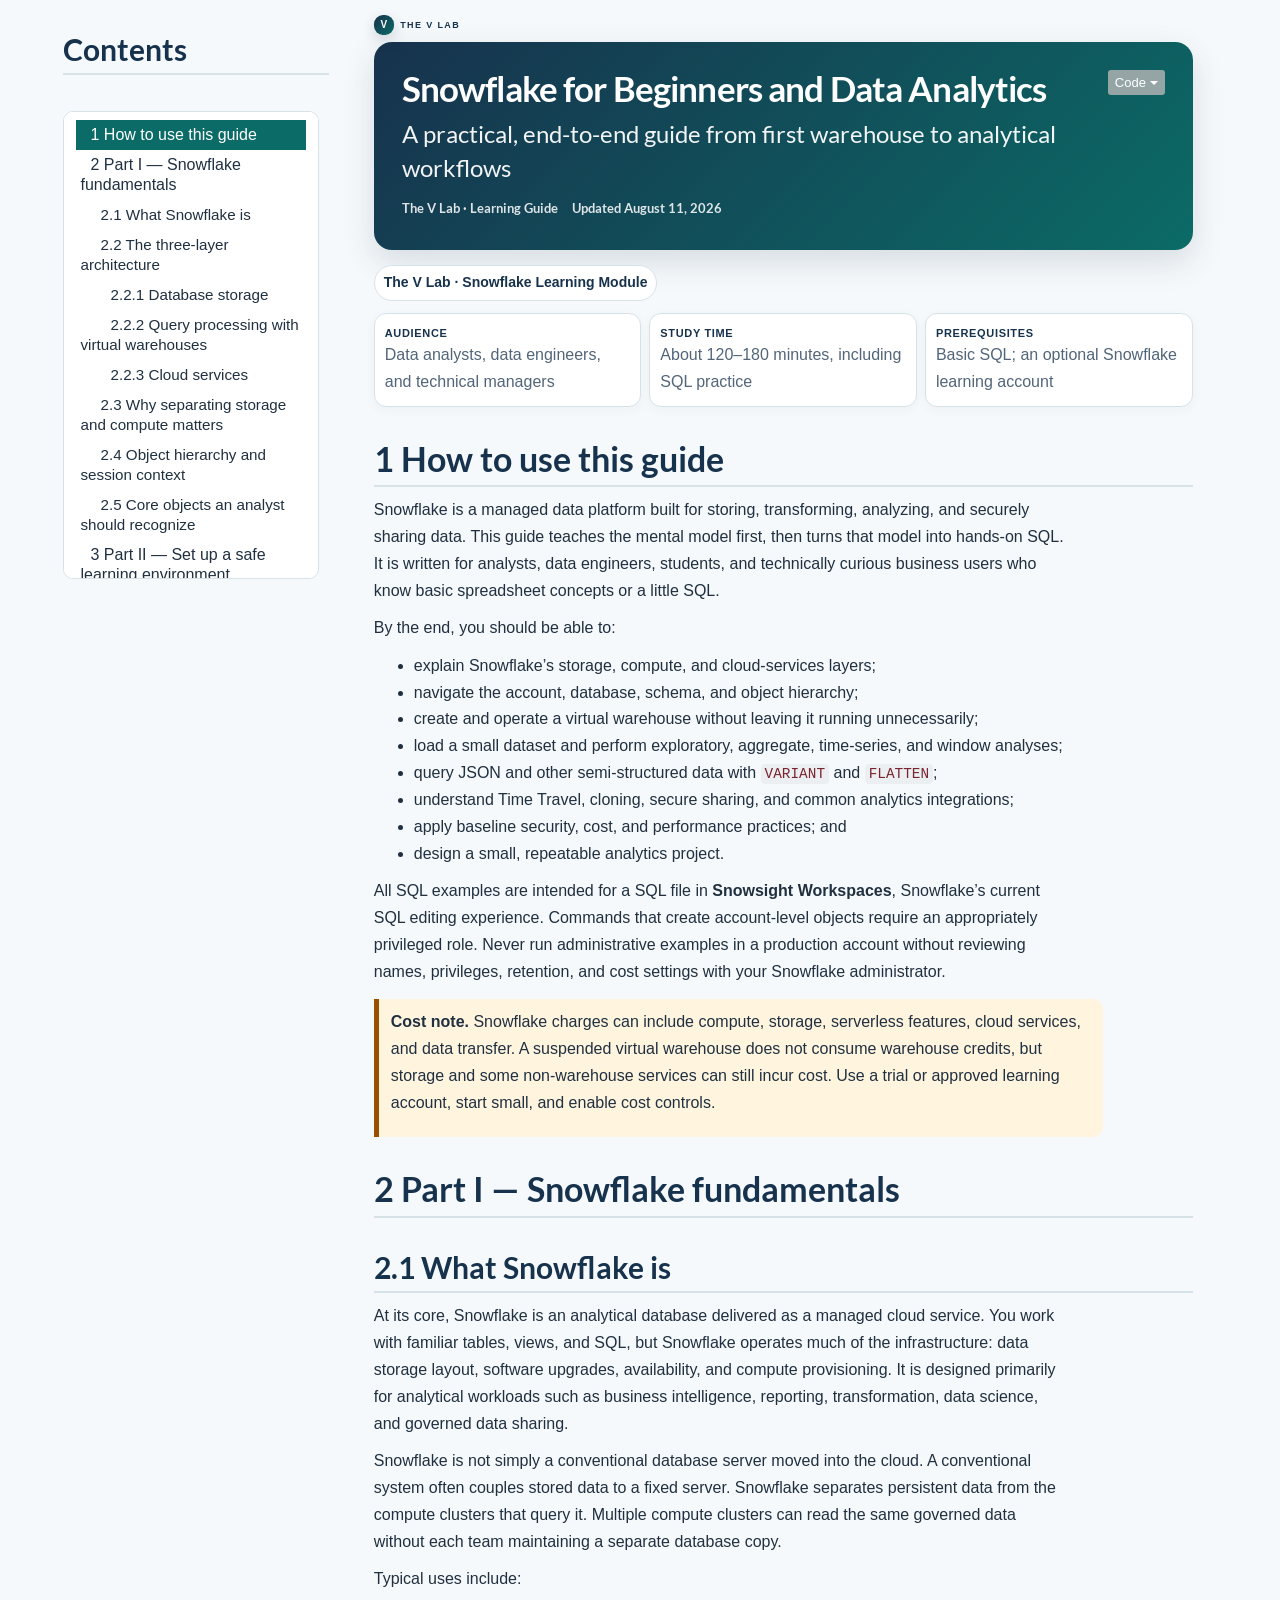
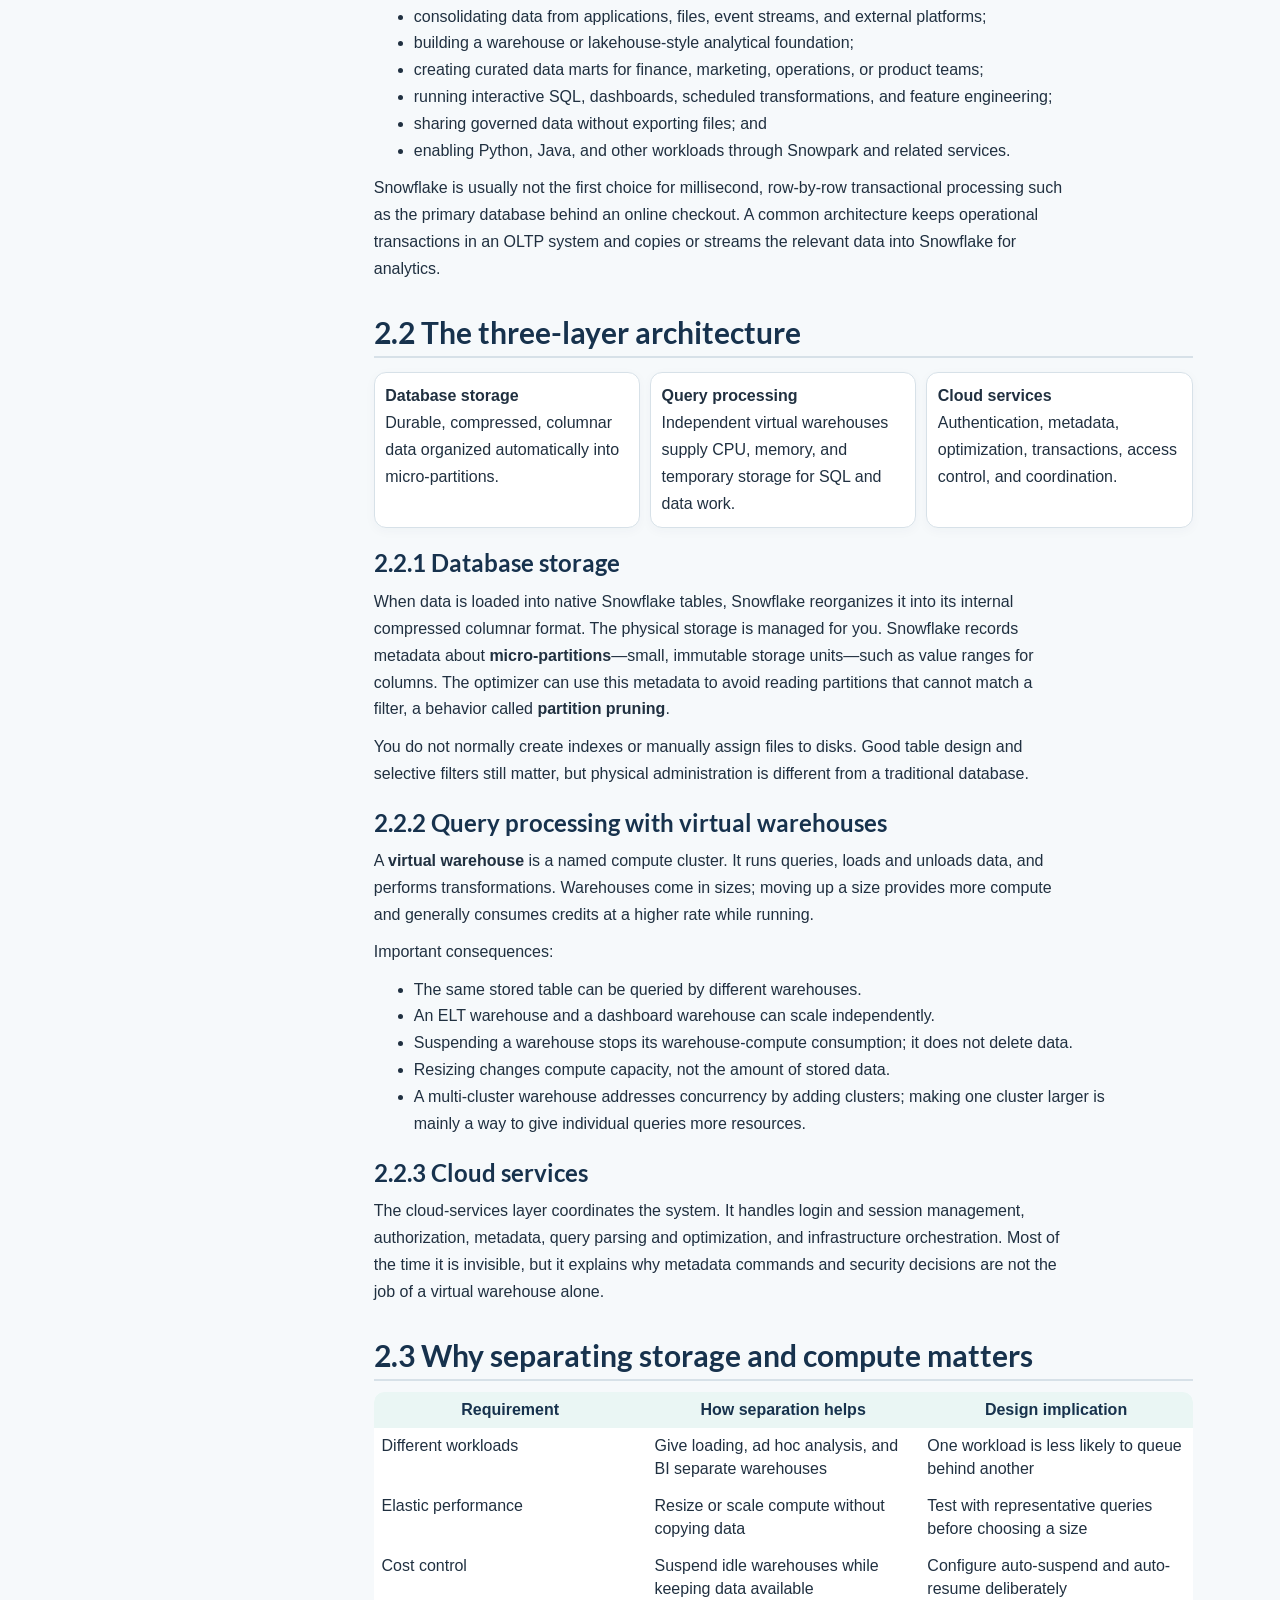
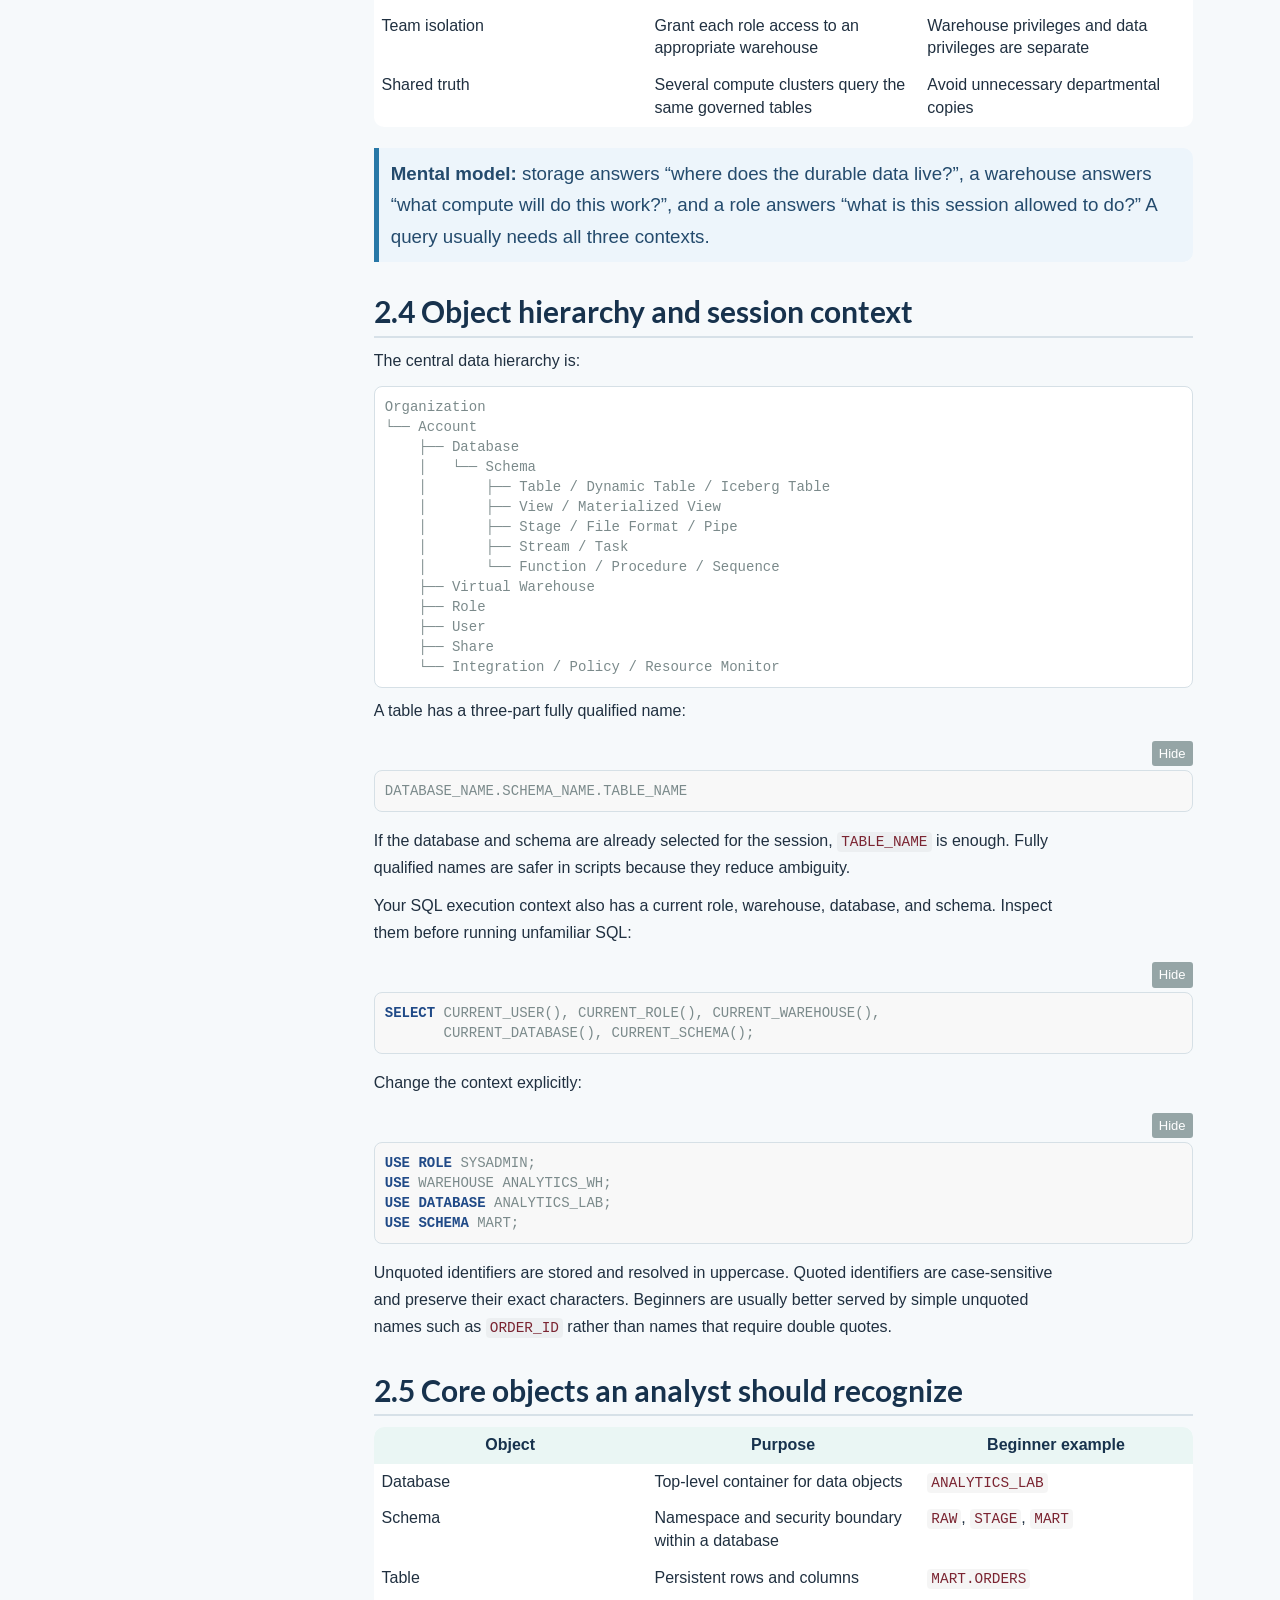
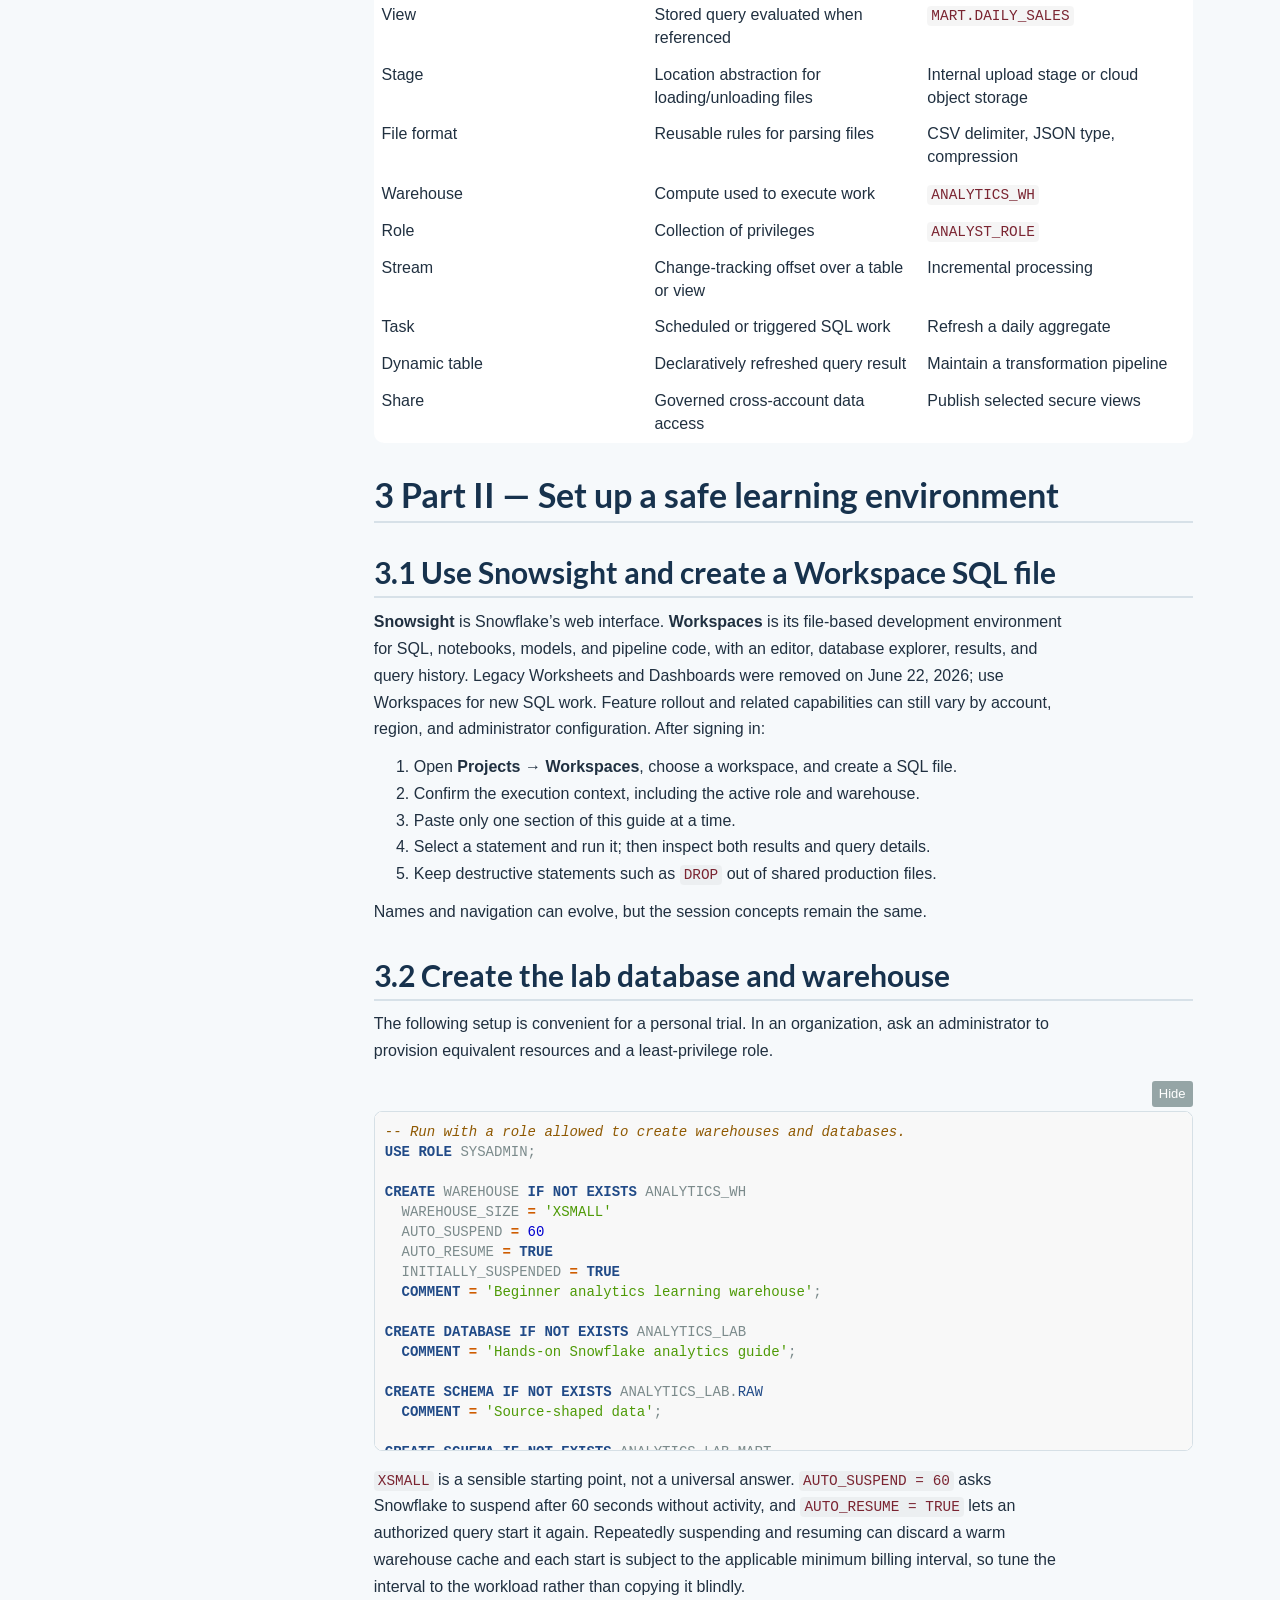
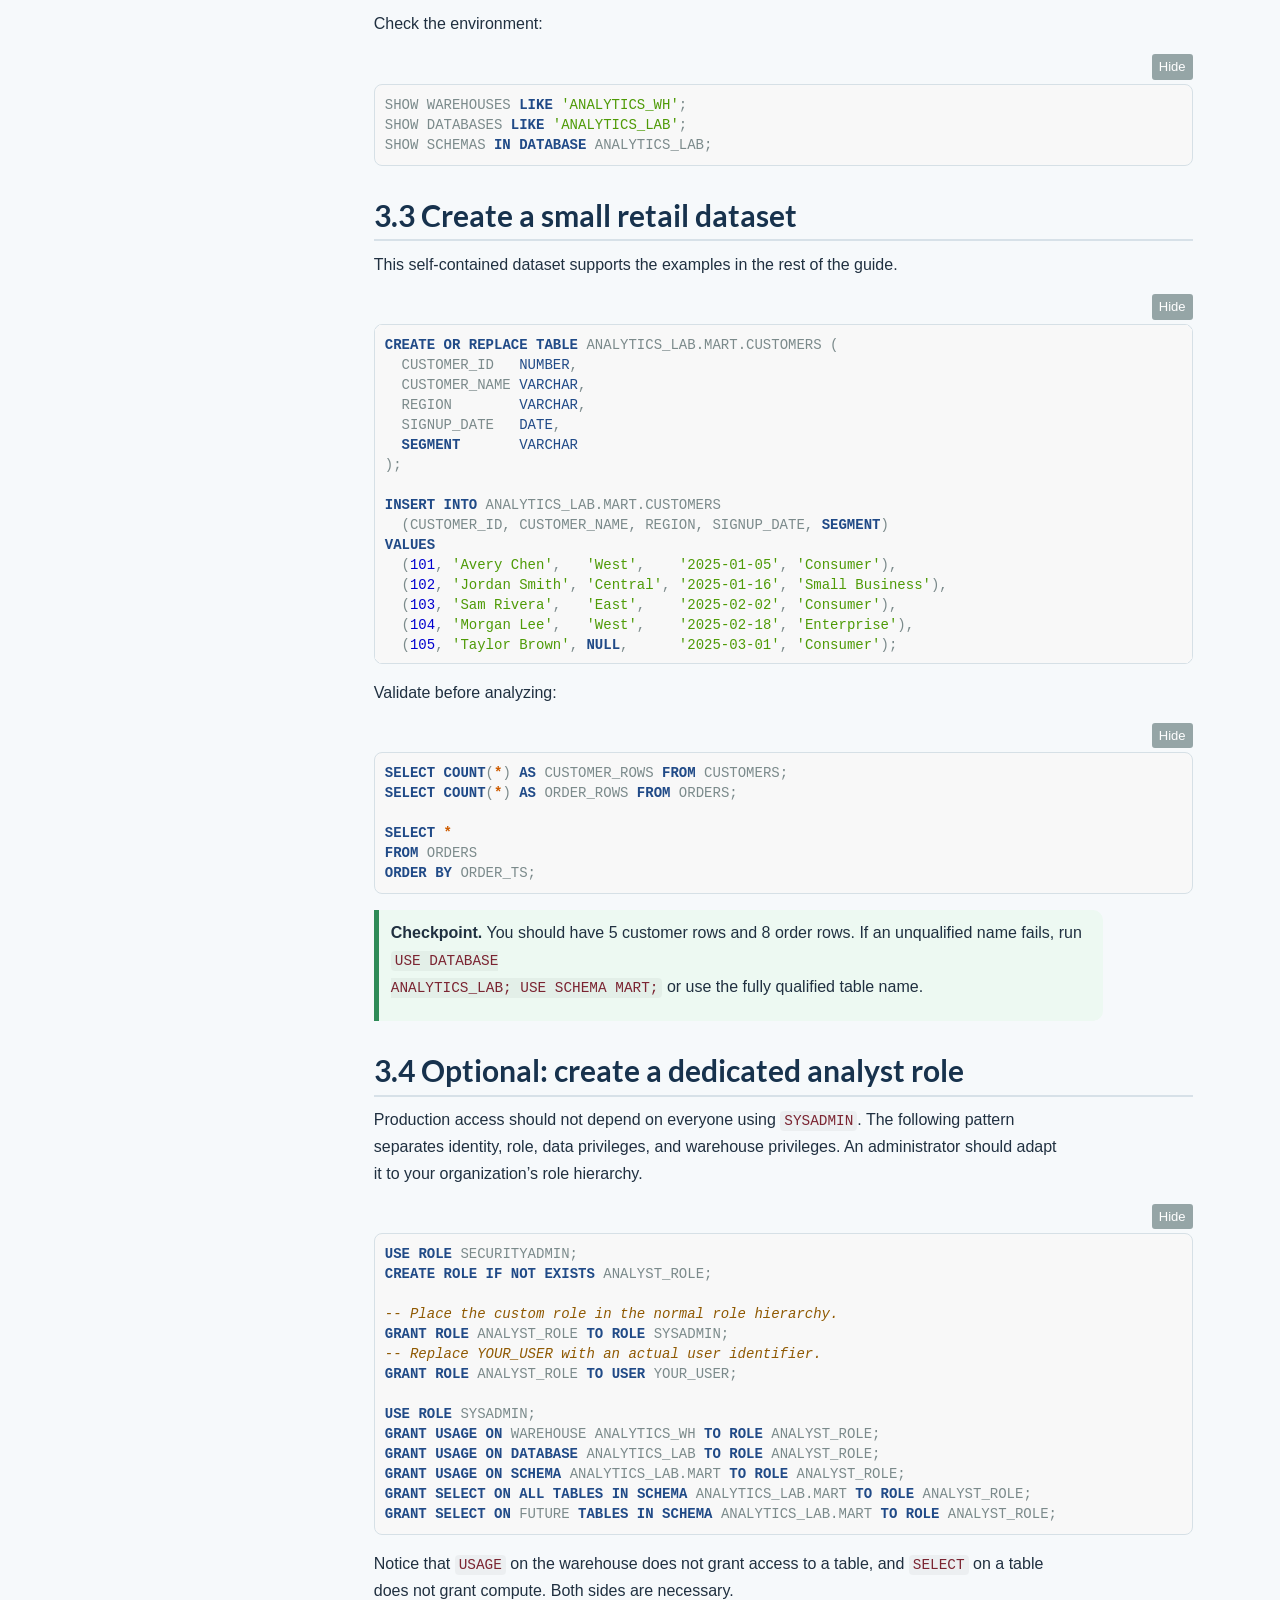
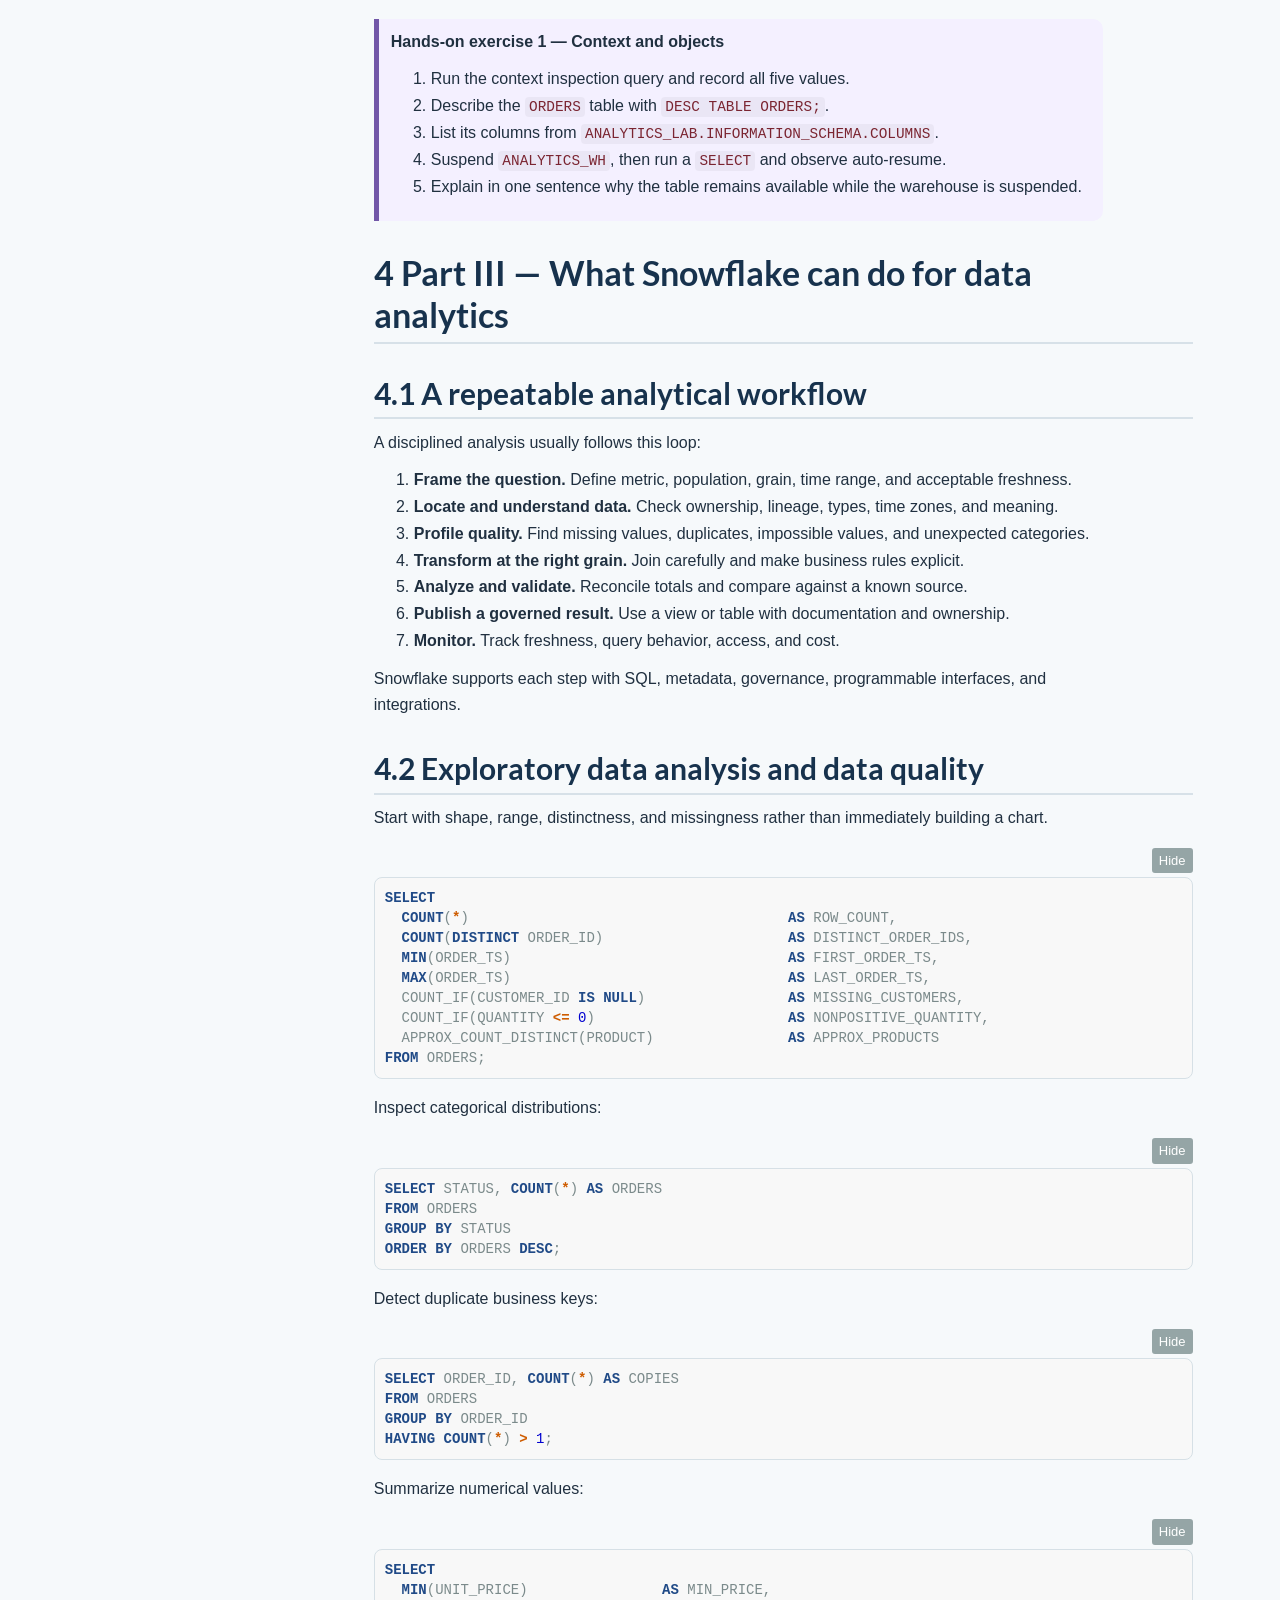
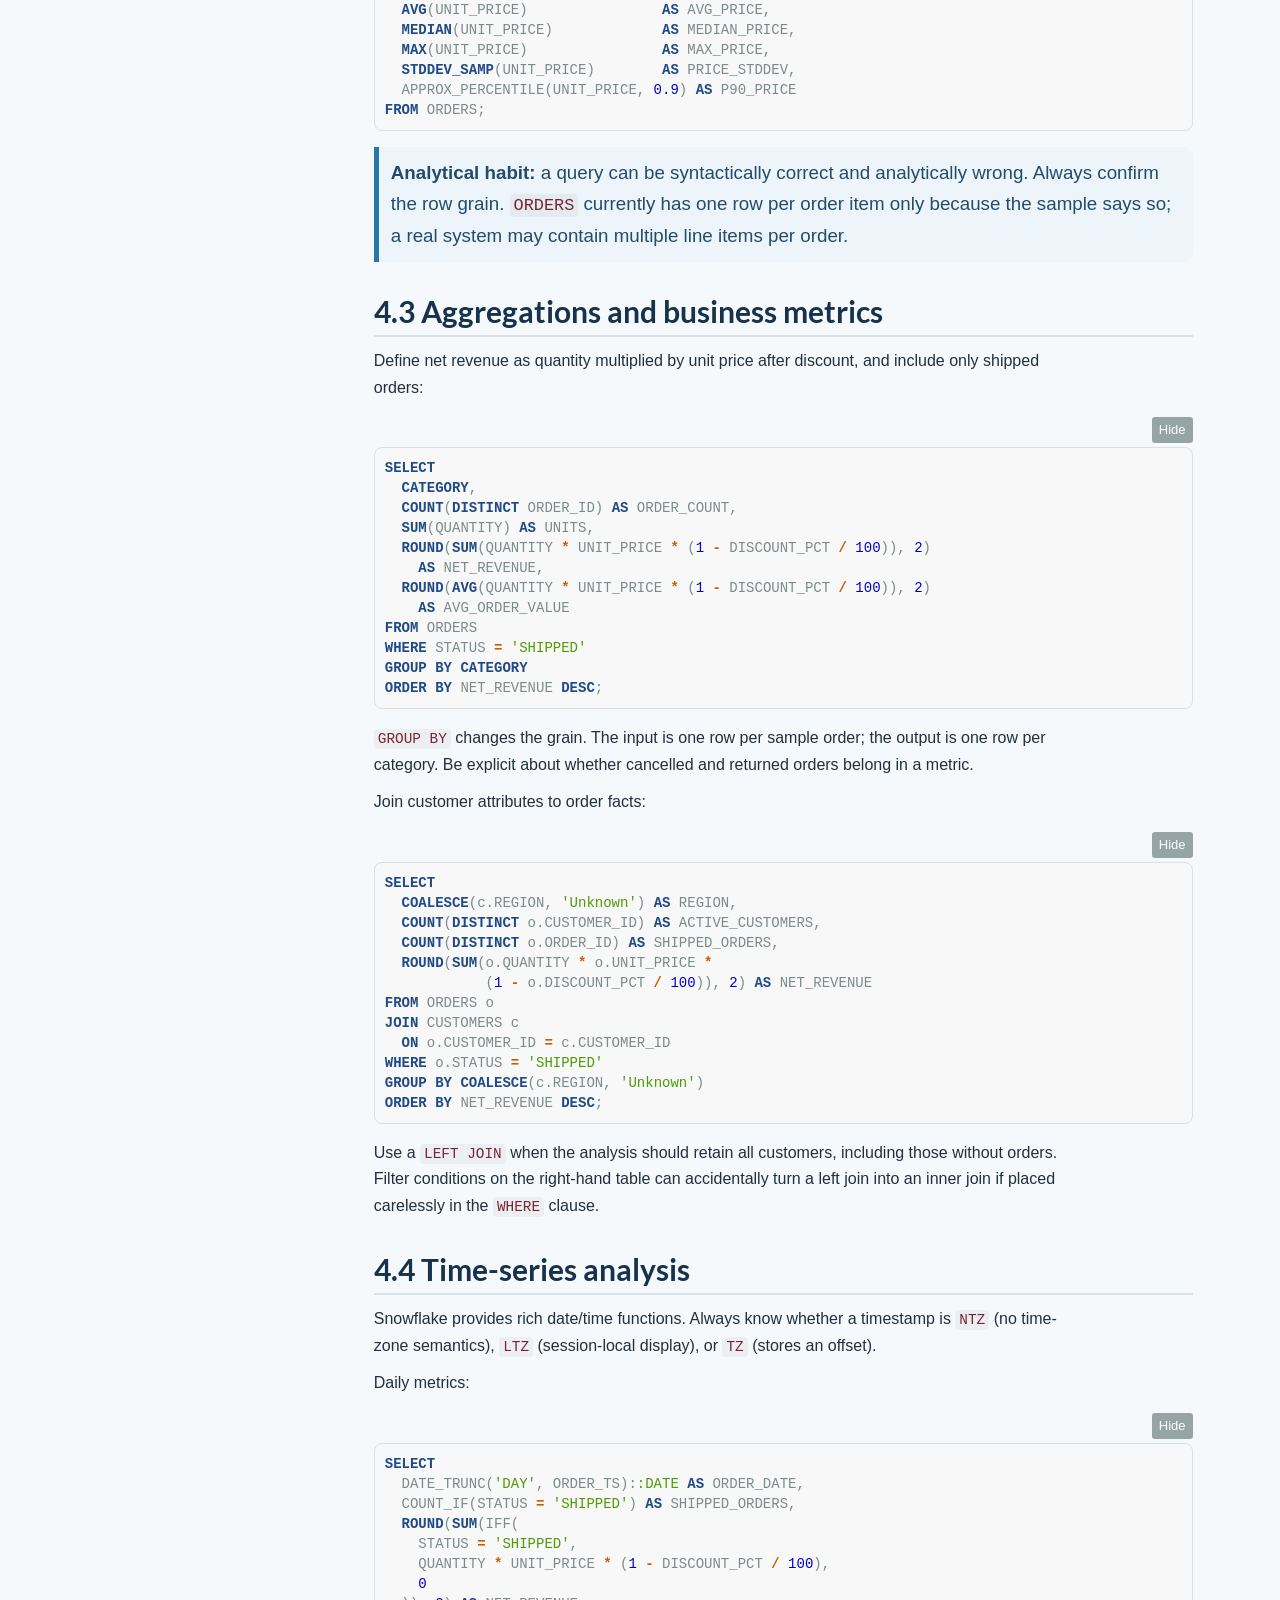
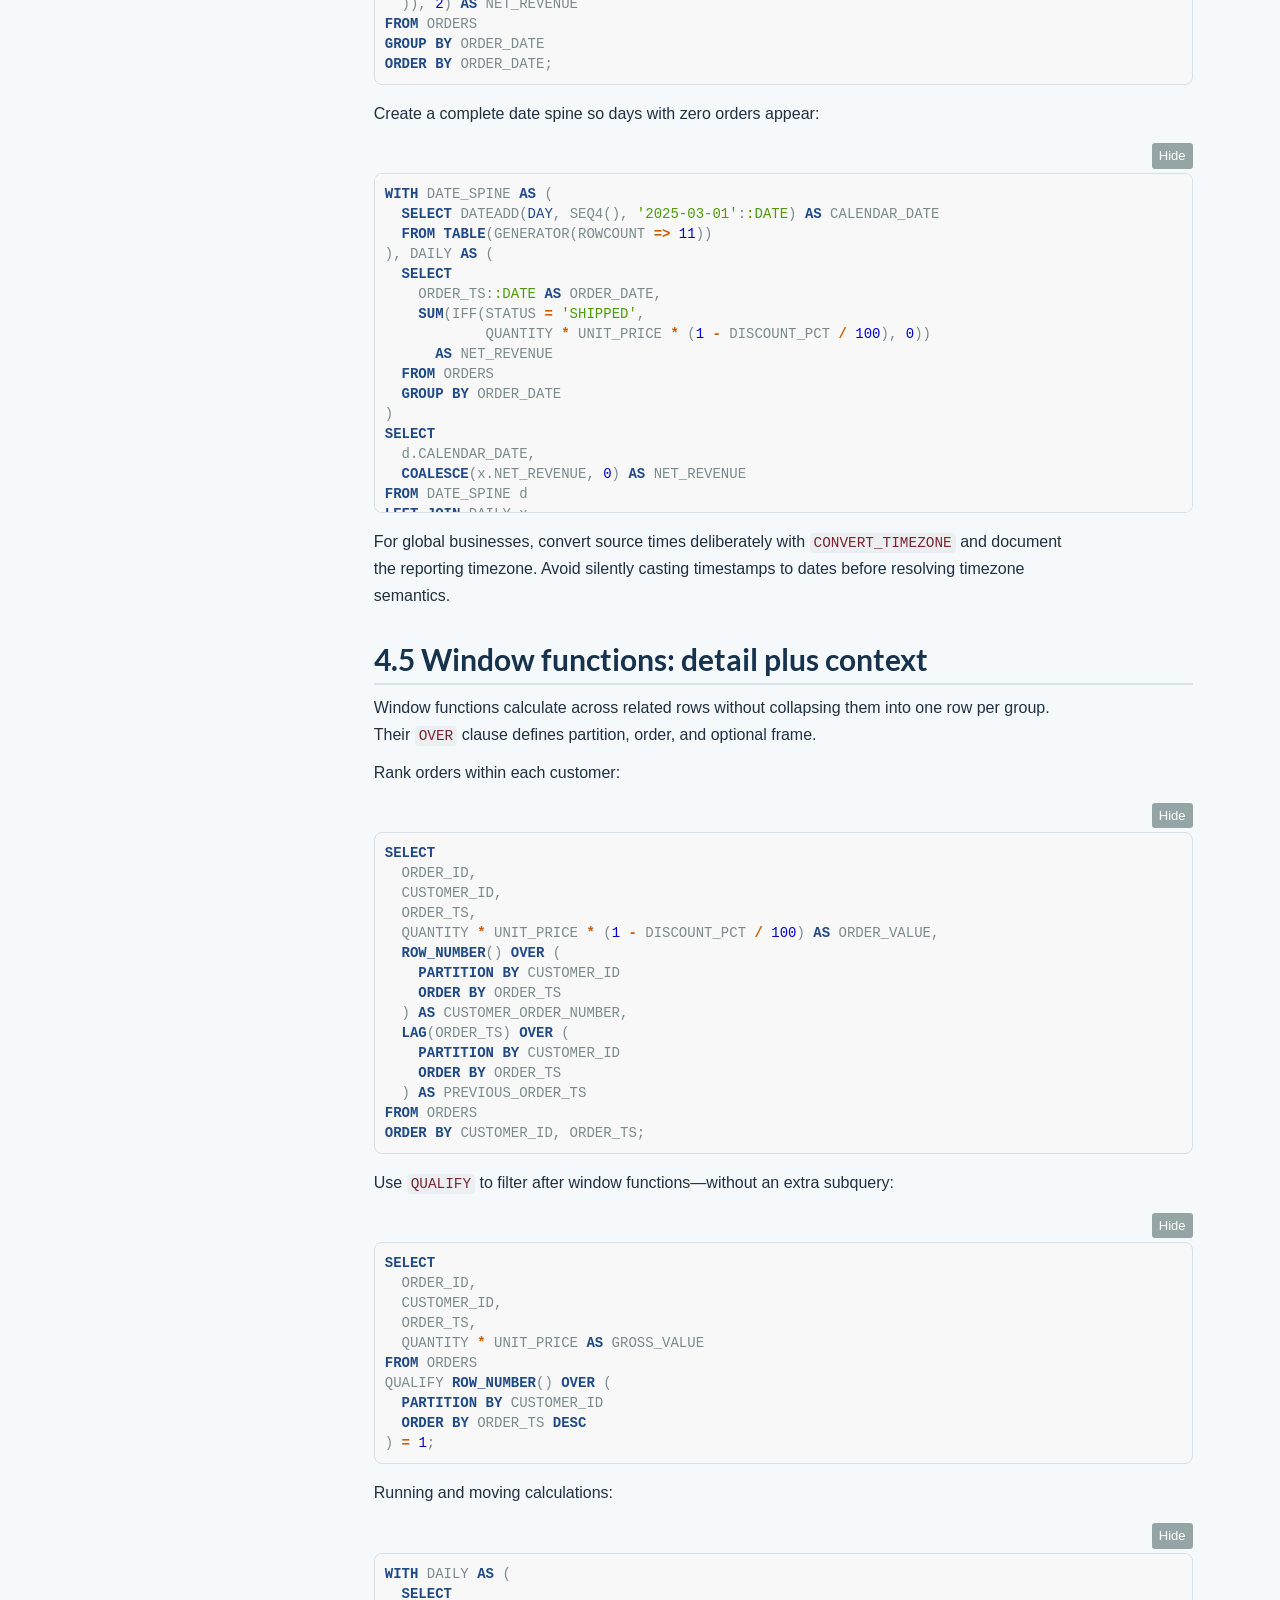
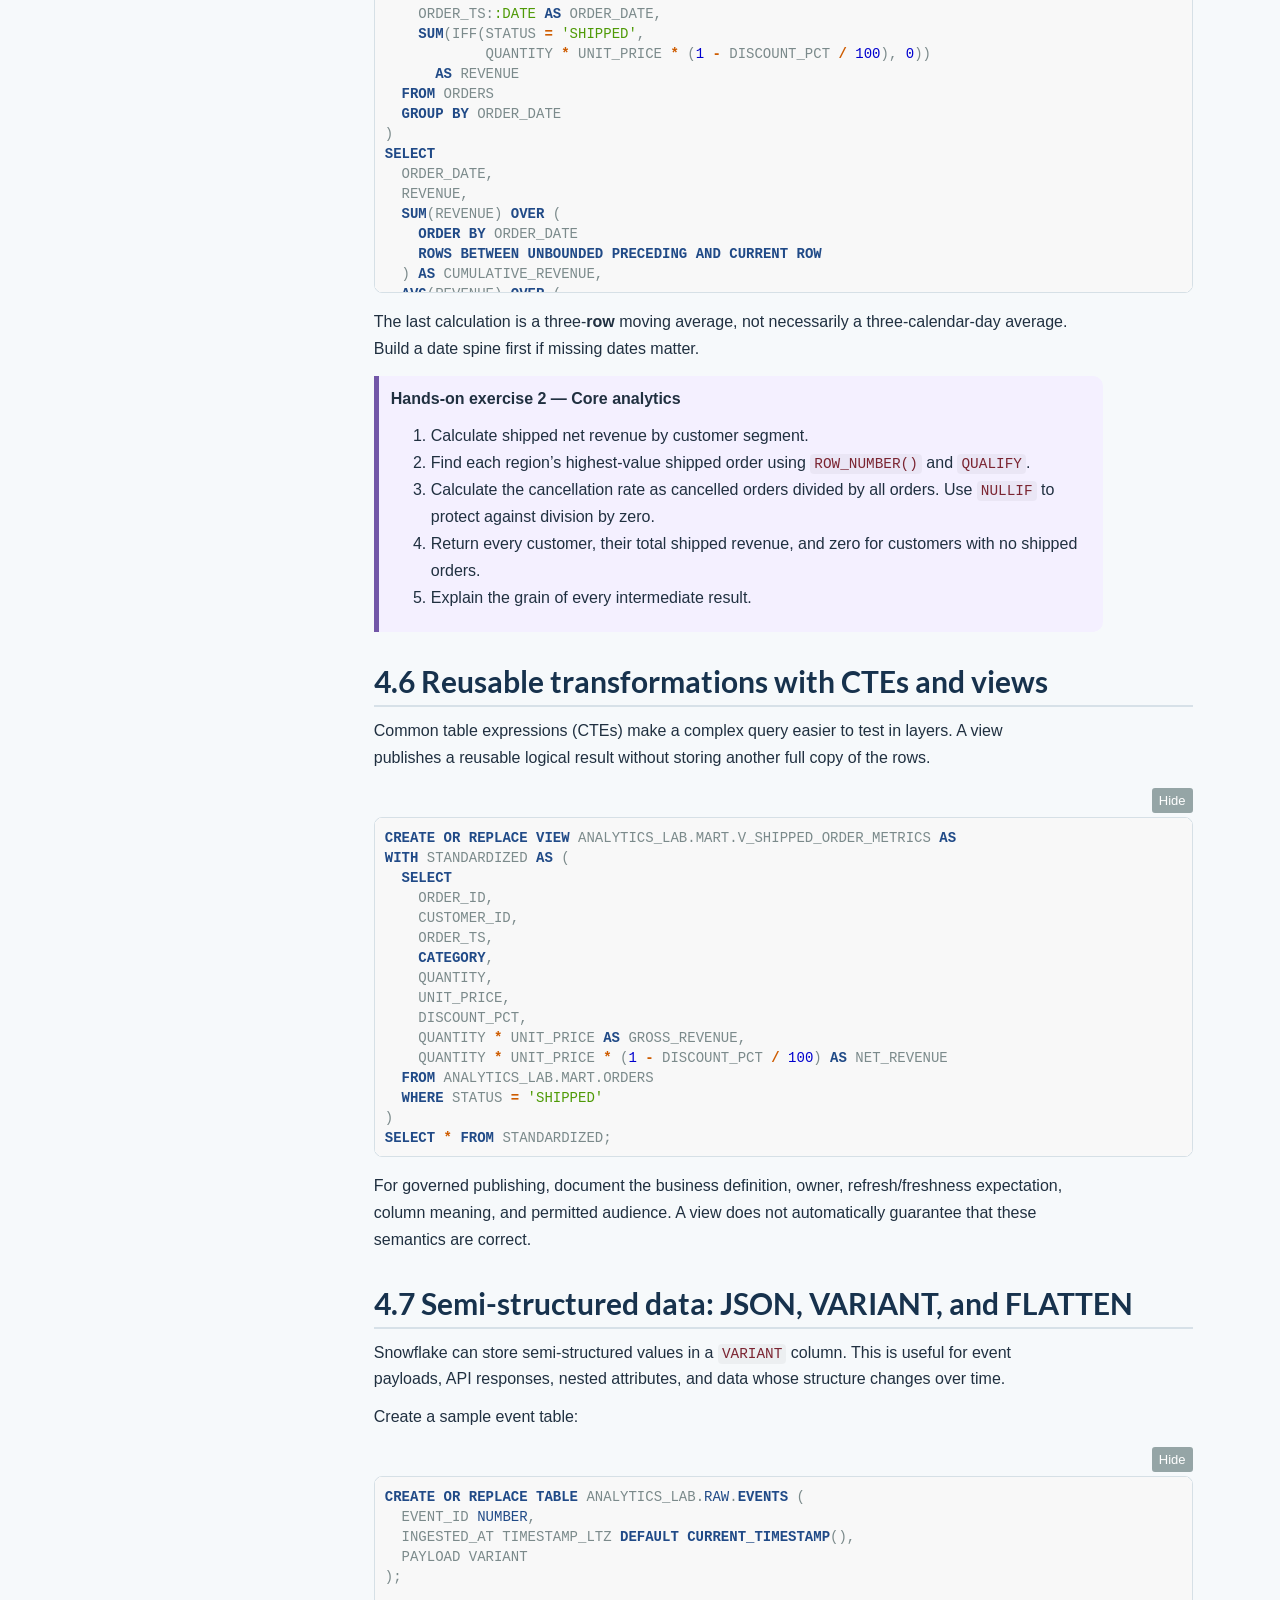
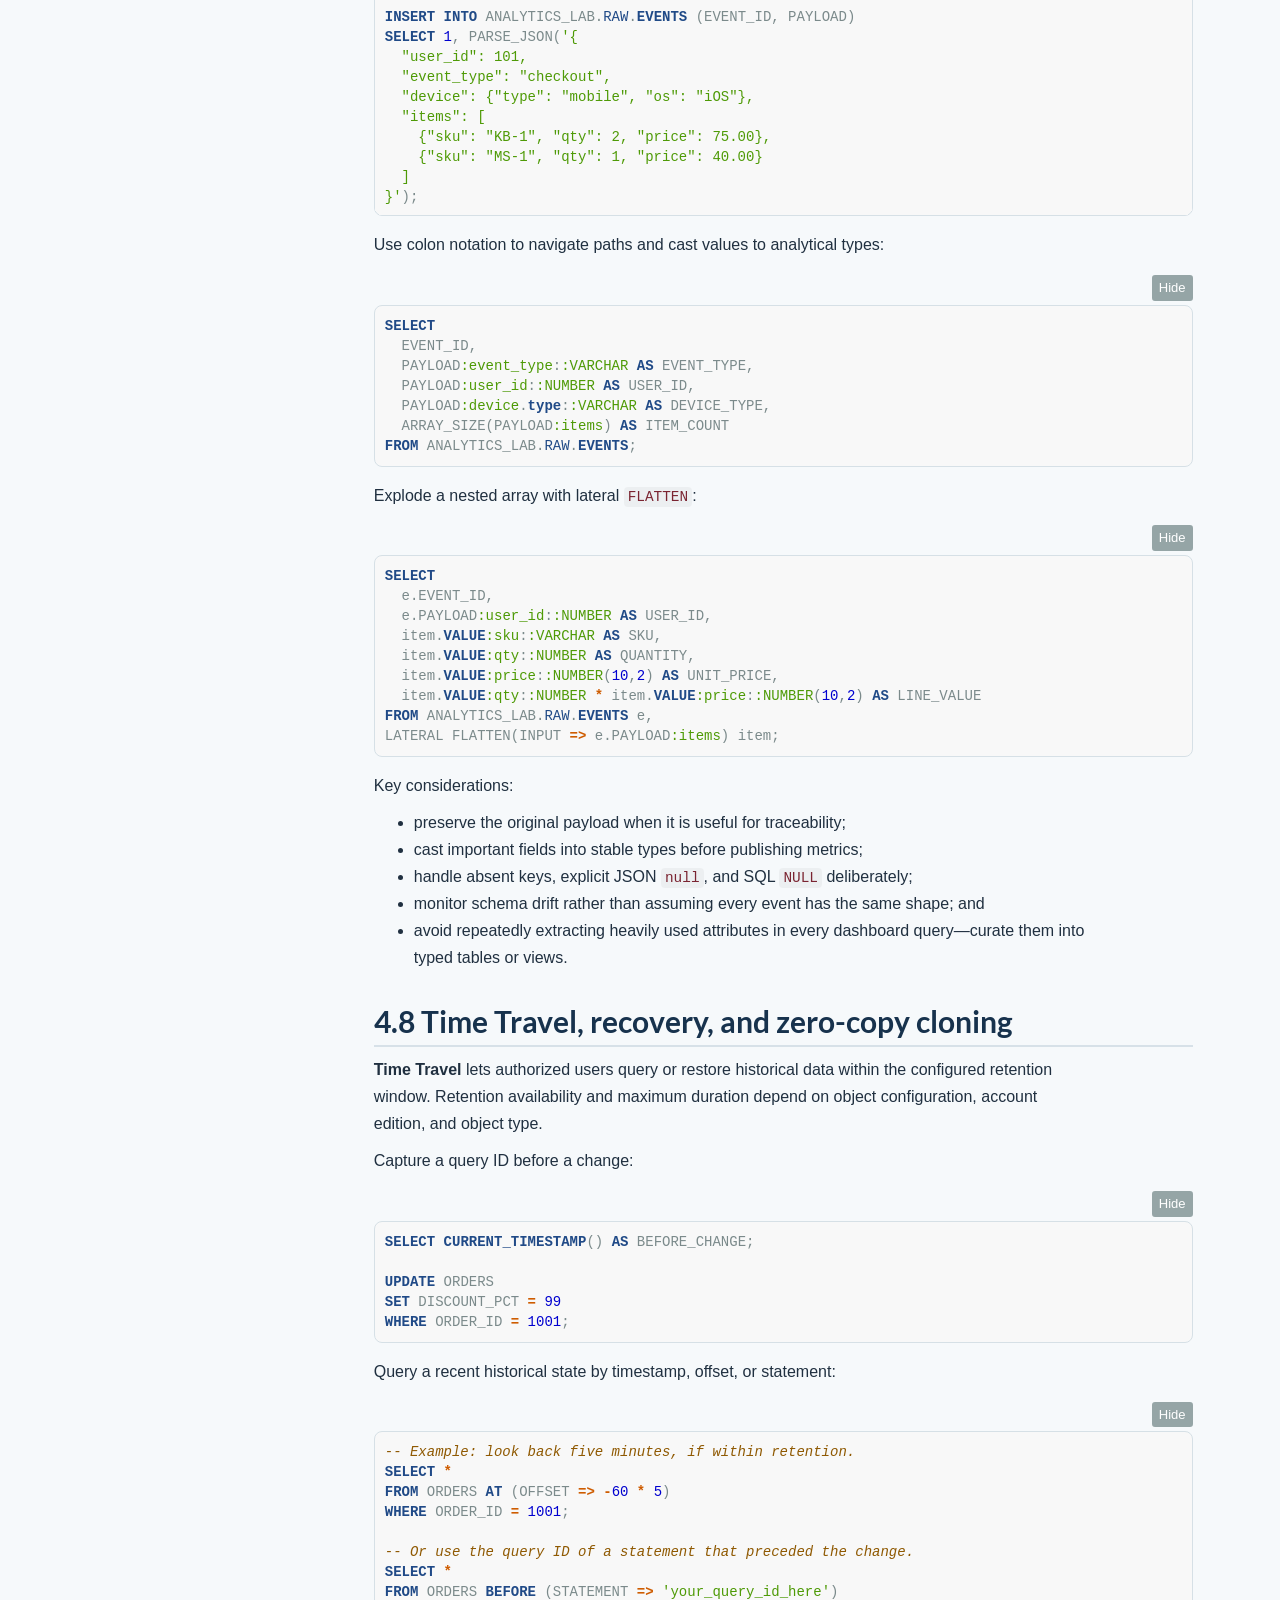
==== commit eaa9db7d: "Publish English-only learning pages Remove the Chinese pages and language switchers from the site; C" ====
--- a/snowflake_guide_en.html
+++ b/snowflake_guide_en.html
@@ -3437,8 +3437,6 @@
 
 <nav class="language-switch" aria-label="Course navigation">
 <span class="language-home">The V Lab · Snowflake Learning Module</span>
-<a class="language-option" href="snowflake_guide_zh.html" lang="zh-CN">中文版</a>
-<span class="language-option active" aria-current="page">English</span>
 </nav>
 <div class="module-bar">
 <div class="module-stat">
